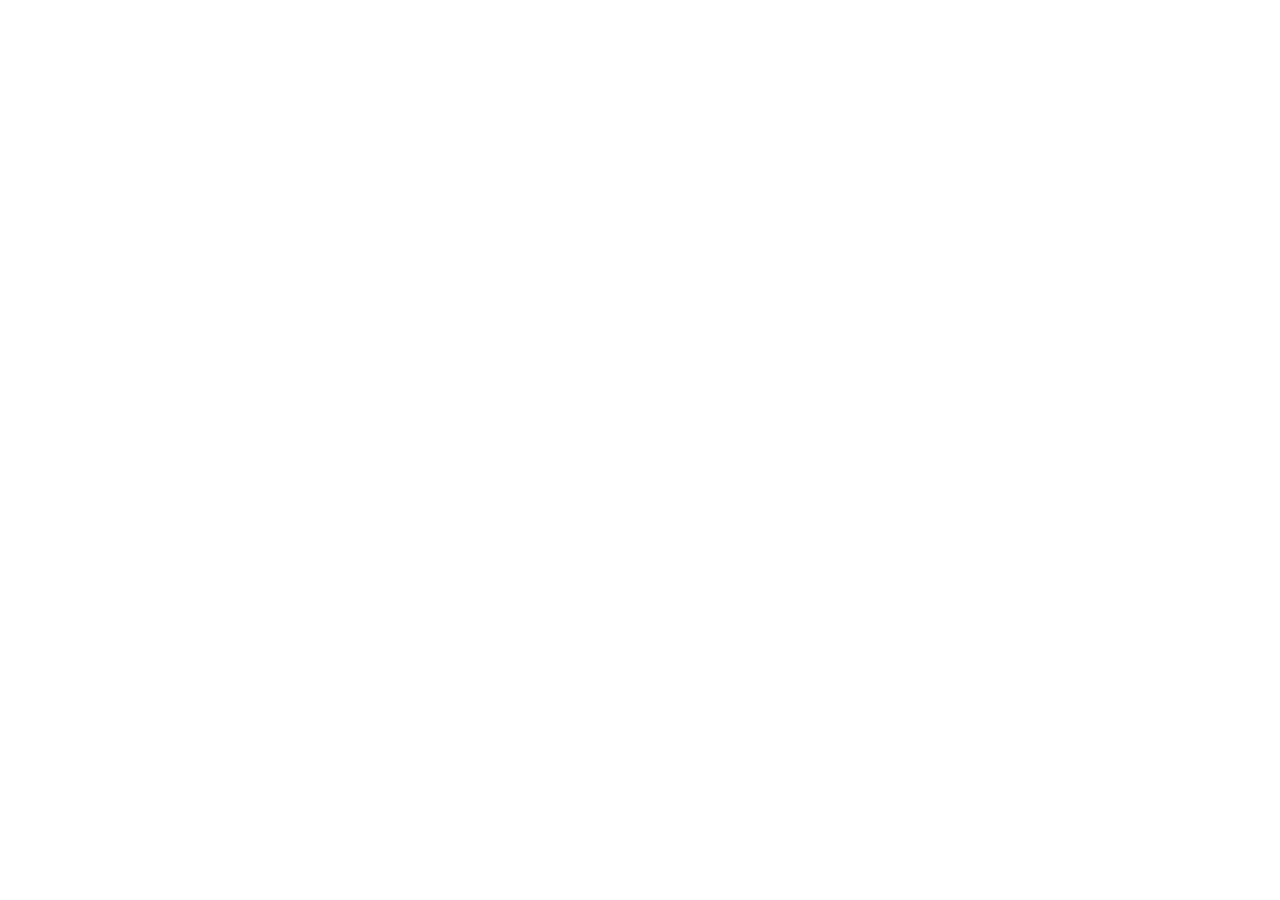
==== index.html @ 31243ac4 "Add files via upload" ====
<!doctype html>
<html lang="en">
  <head>
    <meta charset="UTF-8" />
    <meta name="viewport" content="width=device-width, initial-scale=1.0" />
    <title>Smart Volume Predictor [SVP] — by Ibrahim Al-Laham Abu Hammoud</title>
    <meta name="description" content="مؤشر Smart Volume Predictor — تنبؤ مؤسسي بالحجم والسيولة — تطوير ابراهيم اللاحم ابوحمود" />
    <meta name="author" content="Ibrahim Al-Laham Abu Hammoud" />
  </head>
  <body>
    <div id="root"></div>
    <script type="module" src="/src/main.tsx"></script>
  </body>
</html>
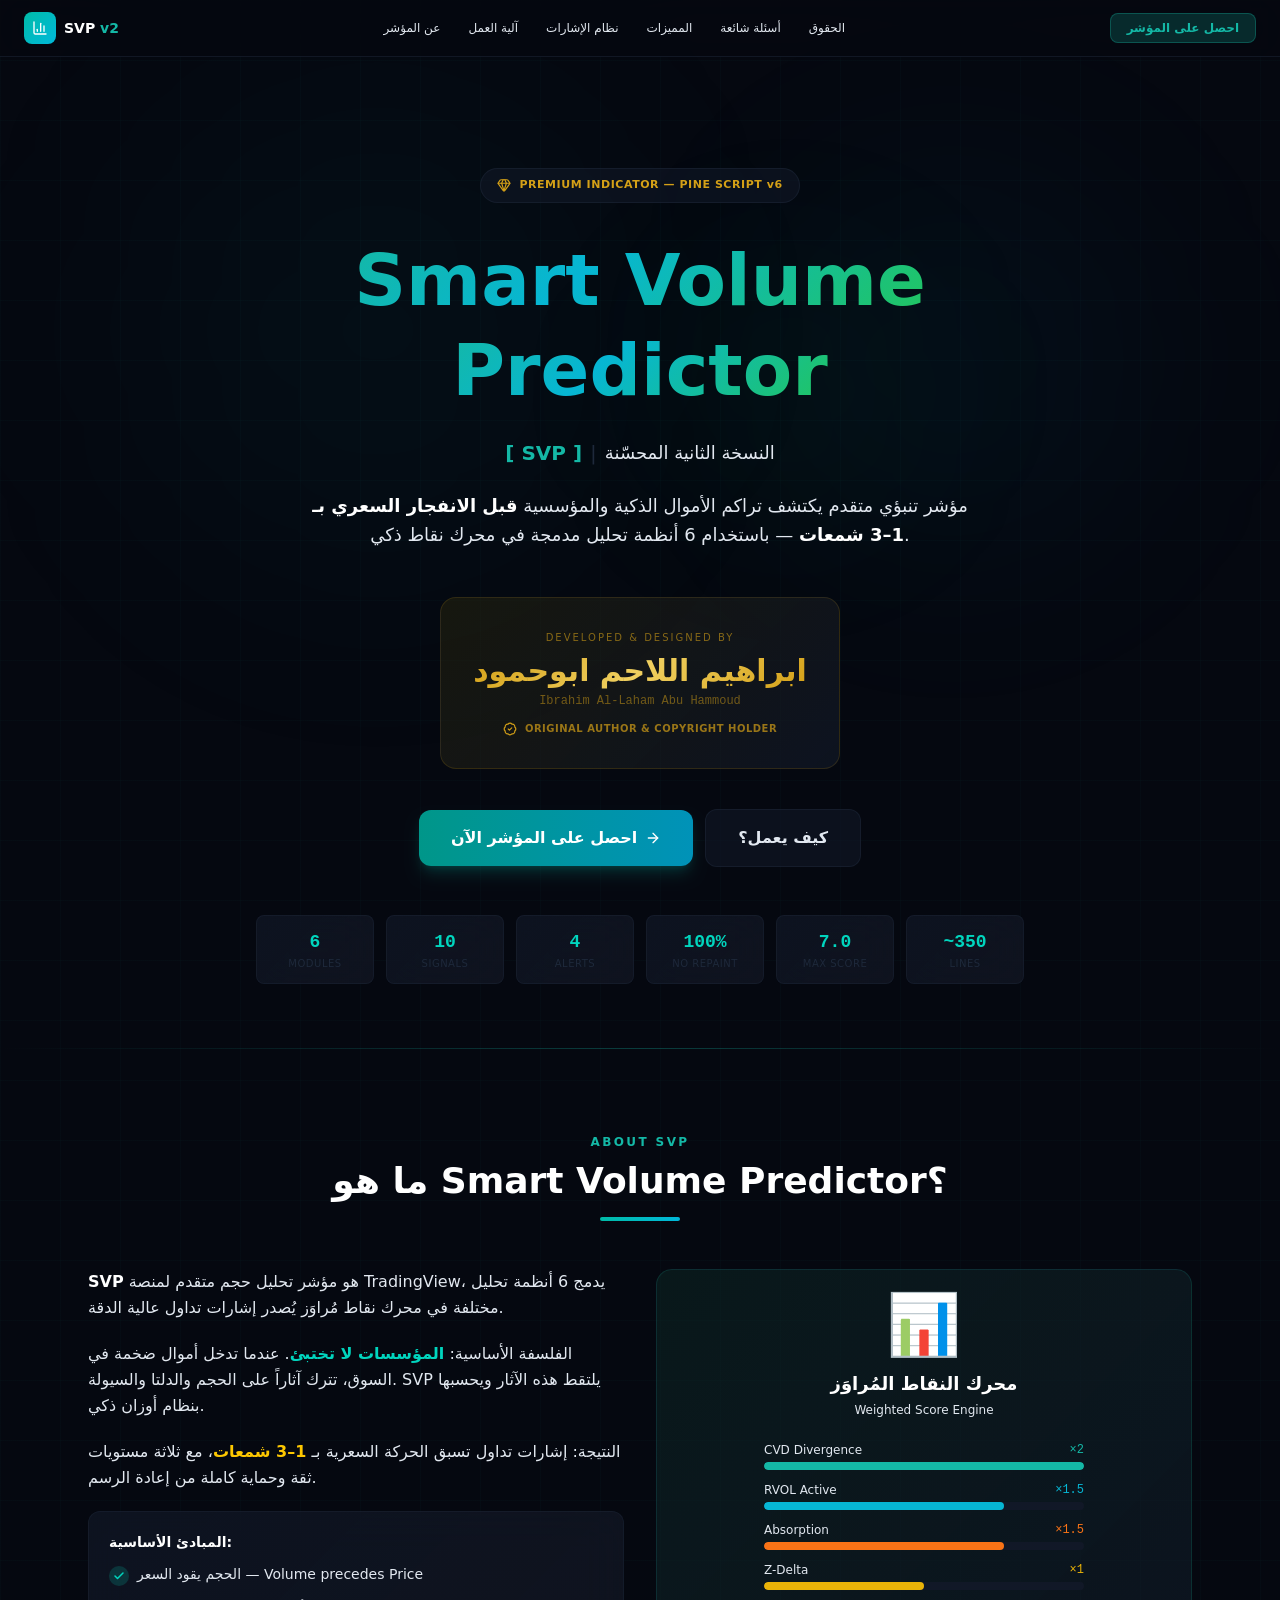
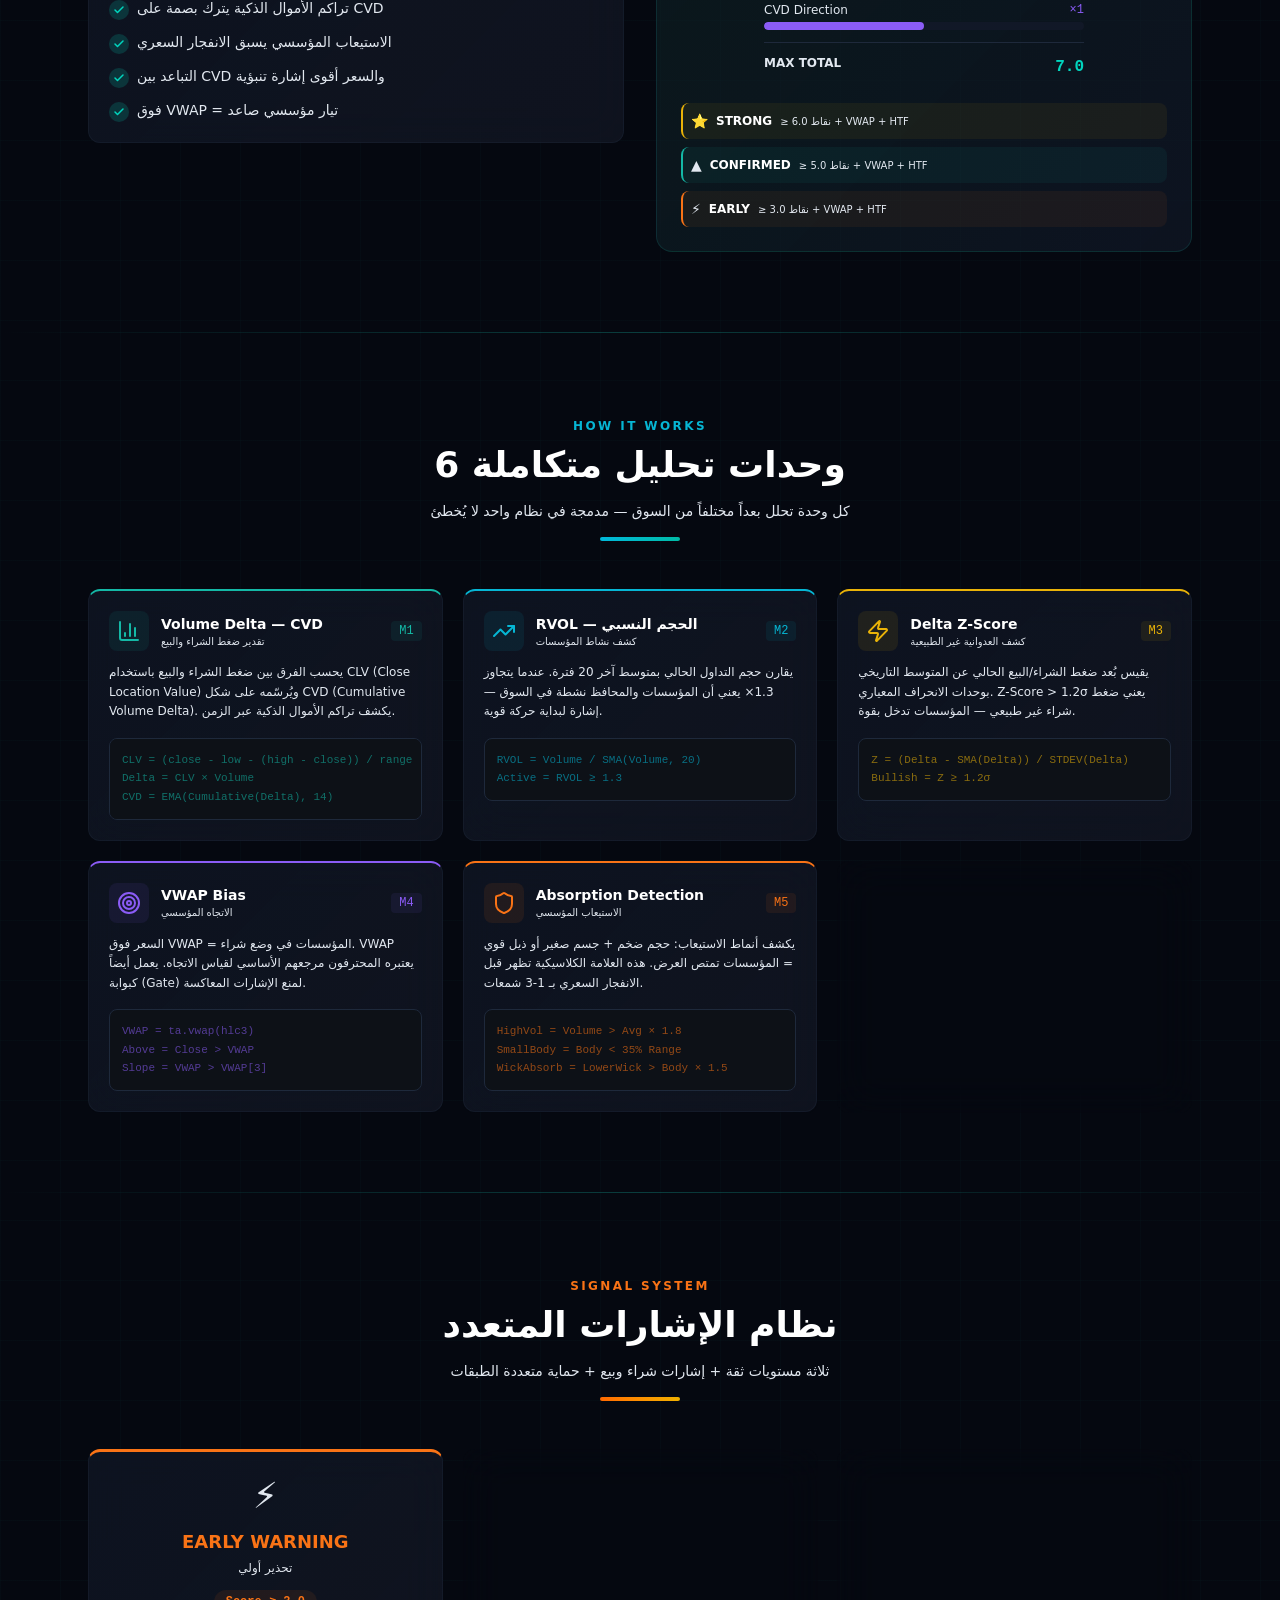
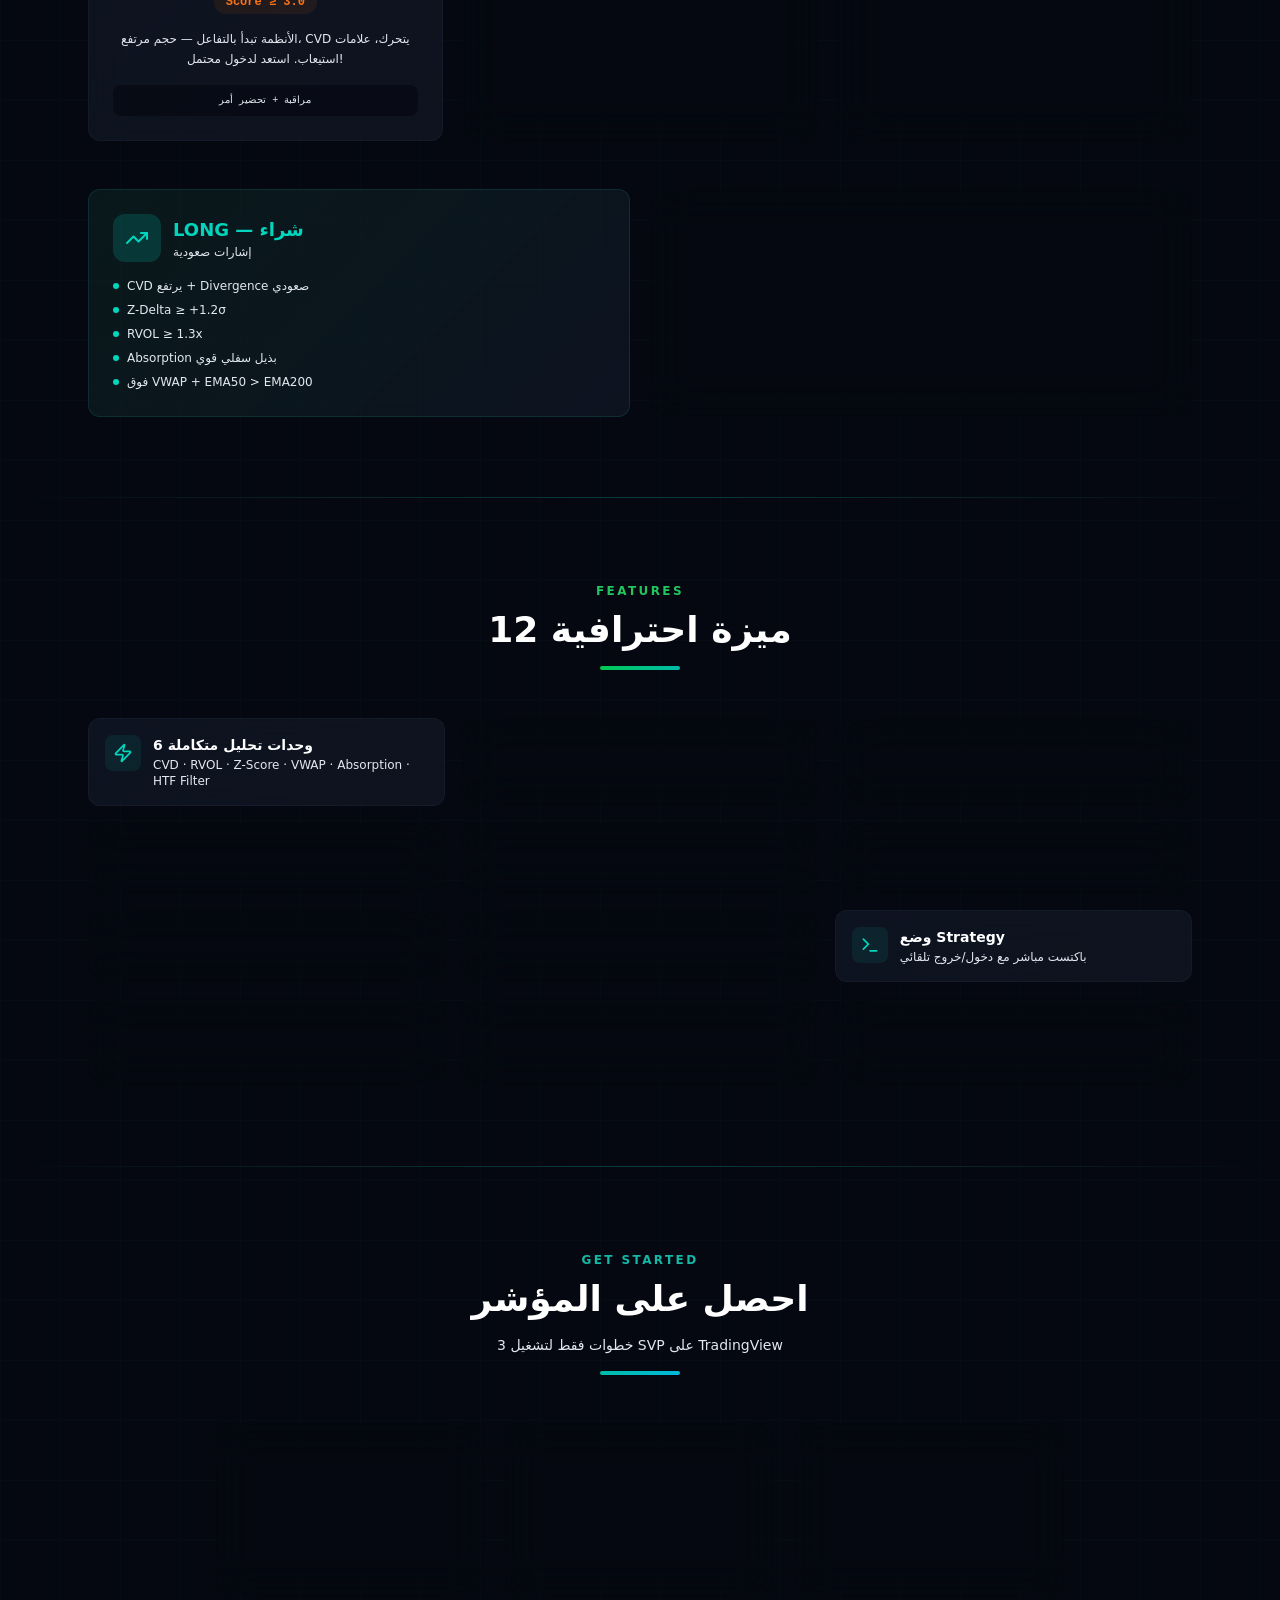
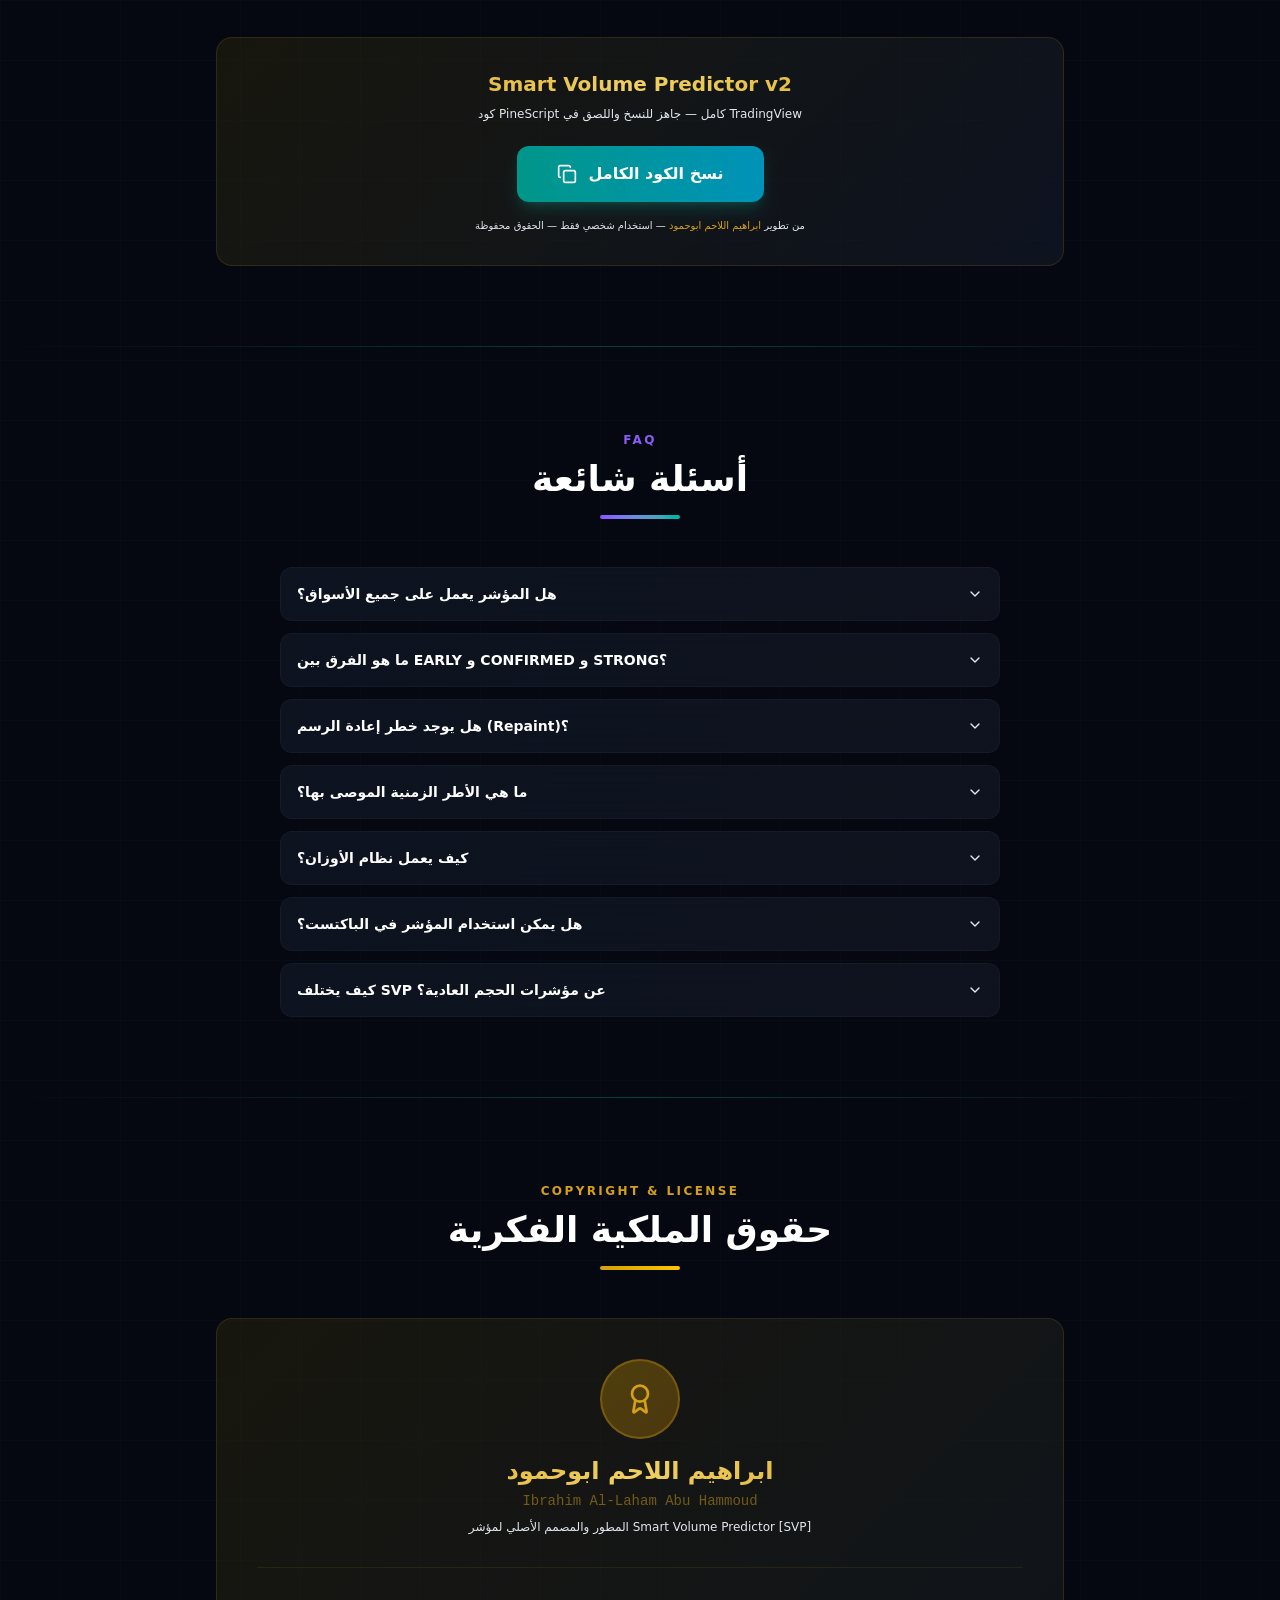
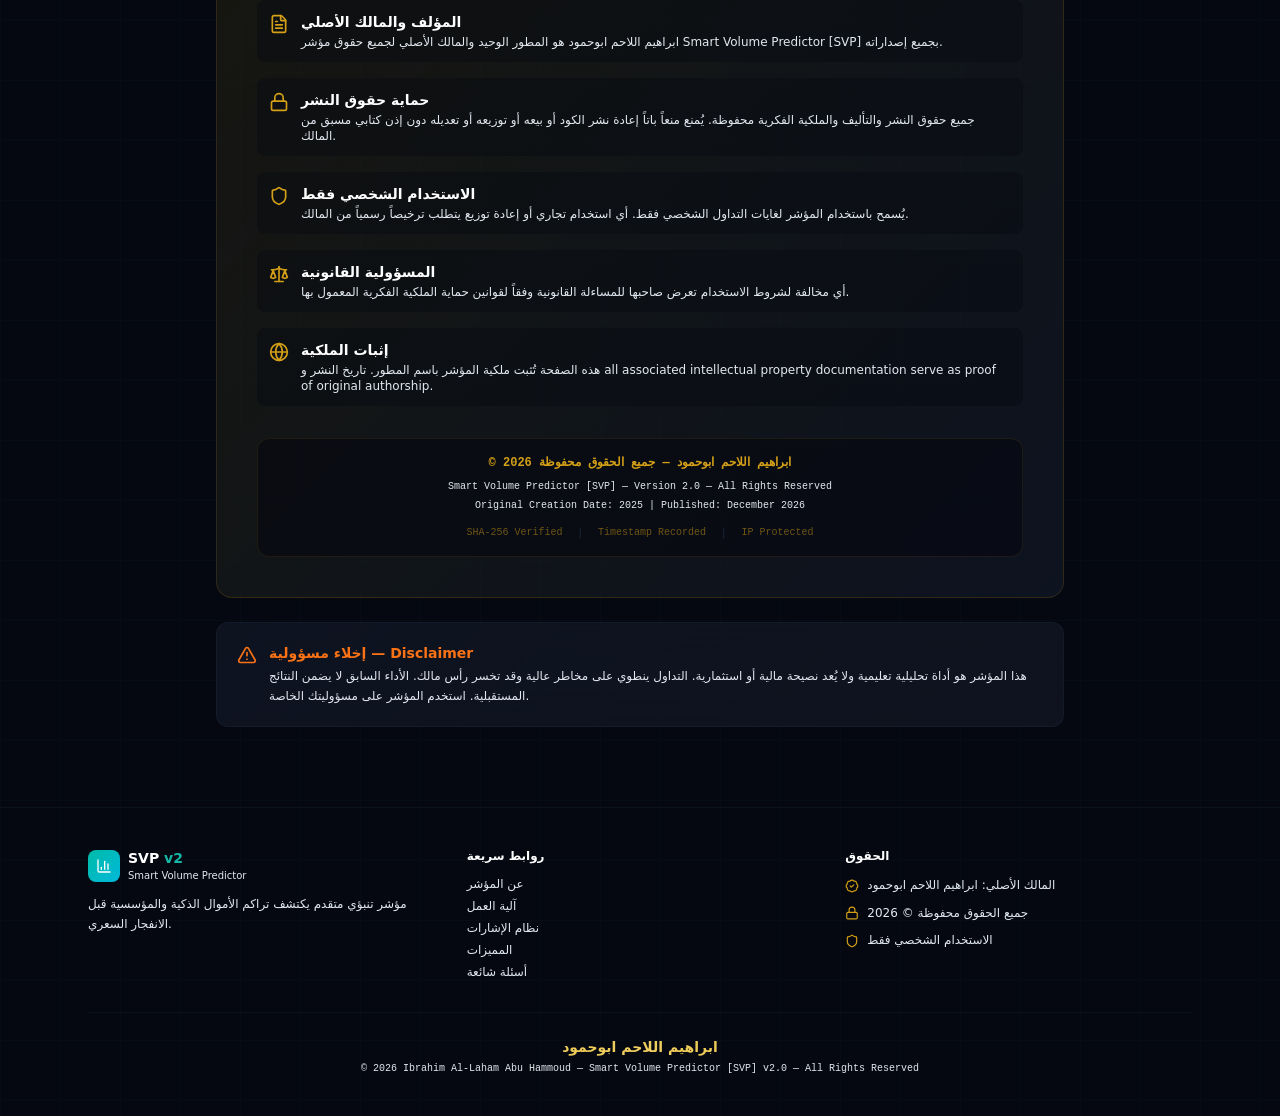
==== commit 472c8e4d: "Add files via upload" ====
--- a/index.html
+++ b/index.html
@@ -1,14 +1,45 @@
-<!doctype html>
-<html lang="en">
-  <head>
-    <meta charset="UTF-8" />
-    <meta name="viewport" content="width=device-width, initial-scale=1.0" />
+<!DOCTYPE html>
+<!-- saved from url=(0067)https://019e3713-d67c-7a12-9500-df592195e42d.arena.site/?embed=true -->
+<html lang="en"><head><meta http-equiv="Content-Type" content="text/html; charset=UTF-8">
+    
+    <meta name="viewport" content="width=device-width, initial-scale=1.0">
     <title>Smart Volume Predictor [SVP] — by Ibrahim Al-Laham Abu Hammoud</title>
-    <meta name="description" content="مؤشر Smart Volume Predictor — تنبؤ مؤسسي بالحجم والسيولة — تطوير ابراهيم اللاحم ابوحمود" />
-    <meta name="author" content="Ibrahim Al-Laham Abu Hammoud" />
+    <meta name="description" content="مؤشر Smart Volume Predictor — تنبؤ مؤسسي بالحجم والسيولة — تطوير ابراهيم اللاحم ابوحمود">
+    <meta name="author" content="Ibrahim Al-Laham Abu Hammoud">
+    <script type="module" crossorigin="">(function(){const l=document.createElement("link").relList;if(l&&l.supports&&l.supports("modulepreload"))return;for(const c of document.querySelectorAll('link[rel="modulepreload"]'))o(c);new MutationObserver(c=>{for(const d of c)if(d.type==="childList")for(const h of d.addedNodes)h.tagName==="LINK"&&h.rel==="modulepreload"&&o(h)}).observe(document,{childList:!0,subtree:!0});function u(c){const d={};return c.integrity&&(d.integrity=c.integrity),c.referrerPolicy&&(d.referrerPolicy=c.referrerPolicy),c.crossOrigin==="use-credentials"?d.credentials="include":c.crossOrigin==="anonymous"?d.credentials="omit":d.credentials="same-origin",d}function o(c){if(c.ep)return;c.ep=!0;const d=u(c);fetch(c.href,d)}})();var Or={exports:{}},ol={};var up;function J1(){if(up)return ol;up=1;var i=Symbol.for("react.transitional.element"),l=Symbol.for("react.fragment");function u(o,c,d){var h=null;if(d!==void 0&&(h=""+d),c.key!==void 0&&(h=""+c.key),"key"in c){d={};for(var y in c)y!=="key"&&(d[y]=c[y])}else d=c;return c=d.ref,{$$typeof:i,type:o,key:h,ref:c!==void 0?c:null,props:d}}return ol.Fragment=l,ol.jsx=u,ol.jsxs=u,ol}var op;function F1(){return op||(op=1,Or.exports=J1()),Or.exports}var g=F1(),wr={exports:{}},at={};var rp;function P1(){if(rp)return at;rp=1;var i=Symbol.for("react.transitional.element"),l=Symbol.for("react.portal"),u=Symbol.for("react.fragment"),o=Symbol.for("react.strict_mode"),c=Symbol.for("react.profiler"),d=Symbol.for("react.consumer"),h=Symbol.for("react.context"),y=Symbol.for("react.forward_ref"),v=Symbol.for("react.suspense"),p=Symbol.for("react.memo"),x=Symbol.for("react.lazy"),b=Symbol.for("react.activity"),E=Symbol.iterator;function z(A){return A===null||typeof A!="object"?null:(A=E&&A[E]||A["@@iterator"],typeof A=="function"?A:null)}var O={isMounted:function(){return!1},enqueueForceUpdate:function(){},enqueueReplaceState:function(){},enqueueSetState:function(){}},U=Object.assign,L={};function H(A,B,G){this.props=A,this.context=B,this.refs=L,this.updater=G||O}H.prototype.isReactComponent={},H.prototype.setState=function(A,B){if(typeof A!="object"&&typeof A!="function"&&A!=null)throw Error("takes an object of state variables to update or a function which returns an object of state variables.");this.updater.enqueueSetState(this,A,B,"setState")},H.prototype.forceUpdate=function(A){this.updater.enqueueForceUpdate(this,A,"forceUpdate")};function X(){}X.prototype=H.prototype;function q(A,B,G){this.props=A,this.context=B,this.refs=L,this.updater=G||O}var Q=q.prototype=new X;Q.constructor=q,U(Q,H.prototype),Q.isPureReactComponent=!0;var $=Array.isArray;function pt(){}var I={H:null,A:null,T:null,S:null},nt=Object.prototype.hasOwnProperty;function Et(A,B,G){var J=G.ref;return{$$typeof:i,type:A,key:B,ref:J!==void 0?J:null,props:G}}function et(A,B){return Et(A.type,B,A.props)}function vt(A){return typeof A=="object"&&A!==null&&A.$$typeof===i}function St(A){var B={"=":"=0",":":"=2"};return"$"+A.replace(/[=:]/g,function(G){return B[G]})}var se=/\/+/g;function Gt(A,B){return typeof A=="object"&&A!==null&&A.key!=null?St(""+A.key):B.toString(36)}function Lt(A){switch(A.status){case"fulfilled":return A.value;case"rejected":throw A.reason;default:switch(typeof A.status=="string"?A.then(pt,pt):(A.status="pending",A.then(function(B){A.status==="pending"&&(A.status="fulfilled",A.value=B)},function(B){A.status==="pending"&&(A.status="rejected",A.reason=B)})),A.status){case"fulfilled":return A.value;case"rejected":throw A.reason}}throw A}function V(A,B,G,J,it){var ot=typeof A;(ot==="undefined"||ot==="boolean")&&(A=null);var bt=!1;if(A===null)bt=!0;else switch(ot){case"bigint":case"string":case"number":bt=!0;break;case"object":switch(A.$$typeof){case i:case l:bt=!0;break;case x:return bt=A._init,V(bt(A._payload),B,G,J,it)}}if(bt)return it=it(A),bt=J===""?"."+Gt(A,0):J,$(it)?(G="",bt!=null&&(G=bt.replace(se,"$&/")+"/"),V(it,B,G,"",function(pi){return pi})):it!=null&&(vt(it)&&(it=et(it,G+(it.key==null||A&&A.key===it.key?"":(""+it.key).replace(se,"$&/")+"/")+bt)),B.push(it)),1;bt=0;var ue=J===""?".":J+":";if($(A))for(var Ht=0;Ht<A.length;Ht++)J=A[Ht],ot=ue+Gt(J,Ht),bt+=V(J,B,G,ot,it);else if(Ht=z(A),typeof Ht=="function")for(A=Ht.call(A),Ht=0;!(J=A.next()).done;)J=J.value,ot=ue+Gt(J,Ht++),bt+=V(J,B,G,ot,it);else if(ot==="object"){if(typeof A.then=="function")return V(Lt(A),B,G,J,it);throw B=String(A),Error("Objects are not valid as a React child (found: "+(B==="[object Object]"?"object with keys {"+Object.keys(A).join(", ")+"}":B)+"). If you meant to render a collection of children, use an array instead.")}return bt}function Y(A,B,G){if(A==null)return A;var J=[],it=0;return V(A,J,"","",function(ot){return B.call(G,ot,it++)}),J}function Z(A){if(A._status===-1){var B=A._result;B=B(),B.then(function(G){(A._status===0||A._status===-1)&&(A._status=1,A._result=G)},function(G){(A._status===0||A._status===-1)&&(A._status=2,A._result=G)}),A._status===-1&&(A._status=0,A._result=B)}if(A._status===1)return A._result.default;throw A._result}var st=typeof reportError=="function"?reportError:function(A){if(typeof window=="object"&&typeof window.ErrorEvent=="function"){var B=new window.ErrorEvent("error",{bubbles:!0,cancelable:!0,message:typeof A=="object"&&A!==null&&typeof A.message=="string"?String(A.message):String(A),error:A});if(!window.dispatchEvent(B))return}else if(typeof process=="object"&&typeof process.emit=="function"){process.emit("uncaughtException",A);return}console.error(A)},ht={map:Y,forEach:function(A,B,G){Y(A,function(){B.apply(this,arguments)},G)},count:function(A){var B=0;return Y(A,function(){B++}),B},toArray:function(A){return Y(A,function(B){return B})||[]},only:function(A){if(!vt(A))throw Error("React.Children.only expected to receive a single React element child.");return A}};return at.Activity=b,at.Children=ht,at.Component=H,at.Fragment=u,at.Profiler=c,at.PureComponent=q,at.StrictMode=o,at.Suspense=v,at.__CLIENT_INTERNALS_DO_NOT_USE_OR_WARN_USERS_THEY_CANNOT_UPGRADE=I,at.__COMPILER_RUNTIME={__proto__:null,c:function(A){return I.H.useMemoCache(A)}},at.cache=function(A){return function(){return A.apply(null,arguments)}},at.cacheSignal=function(){return null},at.cloneElement=function(A,B,G){if(A==null)throw Error("The argument must be a React element, but you passed "+A+".");var J=U({},A.props),it=A.key;if(B!=null)for(ot in B.key!==void 0&&(it=""+B.key),B)!nt.call(B,ot)||ot==="key"||ot==="__self"||ot==="__source"||ot==="ref"&&B.ref===void 0||(J[ot]=B[ot]);var ot=arguments.length-2;if(ot===1)J.children=G;else if(1<ot){for(var bt=Array(ot),ue=0;ue<ot;ue++)bt[ue]=arguments[ue+2];J.children=bt}return Et(A.type,it,J)},at.createContext=function(A){return A={$$typeof:h,_currentValue:A,_currentValue2:A,_threadCount:0,Provider:null,Consumer:null},A.Provider=A,A.Consumer={$$typeof:d,_context:A},A},at.createElement=function(A,B,G){var J,it={},ot=null;if(B!=null)for(J in B.key!==void 0&&(ot=""+B.key),B)nt.call(B,J)&&J!=="key"&&J!=="__self"&&J!=="__source"&&(it[J]=B[J]);var bt=arguments.length-2;if(bt===1)it.children=G;else if(1<bt){for(var ue=Array(bt),Ht=0;Ht<bt;Ht++)ue[Ht]=arguments[Ht+2];it.children=ue}if(A&&A.defaultProps)for(J in bt=A.defaultProps,bt)it[J]===void 0&&(it[J]=bt[J]);return Et(A,ot,it)},at.createRef=function(){return{current:null}},at.forwardRef=function(A){return{$$typeof:y,render:A}},at.isValidElement=vt,at.lazy=function(A){return{$$typeof:x,_payload:{_status:-1,_result:A},_init:Z}},at.memo=function(A,B){return{$$typeof:p,type:A,compare:B===void 0?null:B}},at.startTransition=function(A){var B=I.T,G={};I.T=G;try{var J=A(),it=I.S;it!==null&&it(G,J),typeof J=="object"&&J!==null&&typeof J.then=="function"&&J.then(pt,st)}catch(ot){st(ot)}finally{B!==null&&G.types!==null&&(B.types=G.types),I.T=B}},at.unstable_useCacheRefresh=function(){return I.H.useCacheRefresh()},at.use=function(A){return I.H.use(A)},at.useActionState=function(A,B,G){return I.H.useActionState(A,B,G)},at.useCallback=function(A,B){return I.H.useCallback(A,B)},at.useContext=function(A){return I.H.useContext(A)},at.useDebugValue=function(){},at.useDeferredValue=function(A,B){return I.H.useDeferredValue(A,B)},at.useEffect=function(A,B){return I.H.useEffect(A,B)},at.useEffectEvent=function(A){return I.H.useEffectEvent(A)},at.useId=function(){return I.H.useId()},at.useImperativeHandle=function(A,B,G){return I.H.useImperativeHandle(A,B,G)},at.useInsertionEffect=function(A,B){return I.H.useInsertionEffect(A,B)},at.useLayoutEffect=function(A,B){return I.H.useLayoutEffect(A,B)},at.useMemo=function(A,B){return I.H.useMemo(A,B)},at.useOptimistic=function(A,B){return I.H.useOptimistic(A,B)},at.useReducer=function(A,B,G){return I.H.useReducer(A,B,G)},at.useRef=function(A){return I.H.useRef(A)},at.useState=function(A){return I.H.useState(A)},at.useSyncExternalStore=function(A,B,G){return I.H.useSyncExternalStore(A,B,G)},at.useTransition=function(){return I.H.useTransition()},at.version="19.2.6",at}var cp;function Vc(){return cp||(cp=1,wr.exports=P1()),wr.exports}var W=Vc(),_r={exports:{}},rl={},Br={exports:{}},Ur={};var fp;function W1(){return fp||(fp=1,(function(i){function l(V,Y){var Z=V.length;V.push(Y);t:for(;0<Z;){var st=Z-1>>>1,ht=V[st];if(0<c(ht,Y))V[st]=Y,V[Z]=ht,Z=st;else break t}}function u(V){return V.length===0?null:V[0]}function o(V){if(V.length===0)return null;var Y=V[0],Z=V.pop();if(Z!==Y){V[0]=Z;t:for(var st=0,ht=V.length,A=ht>>>1;st<A;){var B=2*(st+1)-1,G=V[B],J=B+1,it=V[J];if(0>c(G,Z))J<ht&&0>c(it,G)?(V[st]=it,V[J]=Z,st=J):(V[st]=G,V[B]=Z,st=B);else if(J<ht&&0>c(it,Z))V[st]=it,V[J]=Z,st=J;else break t}}return Y}function c(V,Y){var Z=V.sortIndex-Y.sortIndex;return Z!==0?Z:V.id-Y.id}if(i.unstable_now=void 0,typeof performance=="object"&&typeof performance.now=="function"){var d=performance;i.unstable_now=function(){return d.now()}}else{var h=Date,y=h.now();i.unstable_now=function(){return h.now()-y}}var v=[],p=[],x=1,b=null,E=3,z=!1,O=!1,U=!1,L=!1,H=typeof setTimeout=="function"?setTimeout:null,X=typeof clearTimeout=="function"?clearTimeout:null,q=typeof setImmediate<"u"?setImmediate:null;function Q(V){for(var Y=u(p);Y!==null;){if(Y.callback===null)o(p);else if(Y.startTime<=V)o(p),Y.sortIndex=Y.expirationTime,l(v,Y);else break;Y=u(p)}}function $(V){if(U=!1,Q(V),!O)if(u(v)!==null)O=!0,pt||(pt=!0,St());else{var Y=u(p);Y!==null&&Lt($,Y.startTime-V)}}var pt=!1,I=-1,nt=5,Et=-1;function et(){return L?!0:!(i.unstable_now()-Et<nt)}function vt(){if(L=!1,pt){var V=i.unstable_now();Et=V;var Y=!0;try{t:{O=!1,U&&(U=!1,X(I),I=-1),z=!0;var Z=E;try{e:{for(Q(V),b=u(v);b!==null&&!(b.expirationTime>V&&et());){var st=b.callback;if(typeof st=="function"){b.callback=null,E=b.priorityLevel;var ht=st(b.expirationTime<=V);if(V=i.unstable_now(),typeof ht=="function"){b.callback=ht,Q(V),Y=!0;break e}b===u(v)&&o(v),Q(V)}else o(v);b=u(v)}if(b!==null)Y=!0;else{var A=u(p);A!==null&&Lt($,A.startTime-V),Y=!1}}break t}finally{b=null,E=Z,z=!1}Y=void 0}}finally{Y?St():pt=!1}}}var St;if(typeof q=="function")St=function(){q(vt)};else if(typeof MessageChannel<"u"){var se=new MessageChannel,Gt=se.port2;se.port1.onmessage=vt,St=function(){Gt.postMessage(null)}}else St=function(){H(vt,0)};function Lt(V,Y){I=H(function(){V(i.unstable_now())},Y)}i.unstable_IdlePriority=5,i.unstable_ImmediatePriority=1,i.unstable_LowPriority=4,i.unstable_NormalPriority=3,i.unstable_Profiling=null,i.unstable_UserBlockingPriority=2,i.unstable_cancelCallback=function(V){V.callback=null},i.unstable_forceFrameRate=function(V){0>V||125<V?console.error("forceFrameRate takes a positive int between 0 and 125, forcing frame rates higher than 125 fps is not supported"):nt=0<V?Math.floor(1e3/V):5},i.unstable_getCurrentPriorityLevel=function(){return E},i.unstable_next=function(V){switch(E){case 1:case 2:case 3:var Y=3;break;default:Y=E}var Z=E;E=Y;try{return V()}finally{E=Z}},i.unstable_requestPaint=function(){L=!0},i.unstable_runWithPriority=function(V,Y){switch(V){case 1:case 2:case 3:case 4:case 5:break;default:V=3}var Z=E;E=V;try{return Y()}finally{E=Z}},i.unstable_scheduleCallback=function(V,Y,Z){var st=i.unstable_now();switch(typeof Z=="object"&&Z!==null?(Z=Z.delay,Z=typeof Z=="number"&&0<Z?st+Z:st):Z=st,V){case 1:var ht=-1;break;case 2:ht=250;break;case 5:ht=1073741823;break;case 4:ht=1e4;break;default:ht=5e3}return ht=Z+ht,V={id:x++,callback:Y,priorityLevel:V,startTime:Z,expirationTime:ht,sortIndex:-1},Z>st?(V.sortIndex=Z,l(p,V),u(v)===null&&V===u(p)&&(U?(X(I),I=-1):U=!0,Lt($,Z-st))):(V.sortIndex=ht,l(v,V),O||z||(O=!0,pt||(pt=!0,St()))),V},i.unstable_shouldYield=et,i.unstable_wrapCallback=function(V){var Y=E;return function(){var Z=E;E=Y;try{return V.apply(this,arguments)}finally{E=Z}}}})(Ur)),Ur}var dp;function $1(){return dp||(dp=1,Br.exports=W1()),Br.exports}var Lr={exports:{}},le={};var hp;function I1(){if(hp)return le;hp=1;var i=Vc();function l(v){var p="https://react.dev/errors/"+v;if(1<arguments.length){p+="?args[]="+encodeURIComponent(arguments[1]);for(var x=2;x<arguments.length;x++)p+="&args[]="+encodeURIComponent(arguments[x])}return"Minified React error #"+v+"; visit "+p+" for the full message or use the non-minified dev environment for full errors and additional helpful warnings."}function u(){}var o={d:{f:u,r:function(){throw Error(l(522))},D:u,C:u,L:u,m:u,X:u,S:u,M:u},p:0,findDOMNode:null},c=Symbol.for("react.portal");function d(v,p,x){var b=3<arguments.length&&arguments[3]!==void 0?arguments[3]:null;return{$$typeof:c,key:b==null?null:""+b,children:v,containerInfo:p,implementation:x}}var h=i.__CLIENT_INTERNALS_DO_NOT_USE_OR_WARN_USERS_THEY_CANNOT_UPGRADE;function y(v,p){if(v==="font")return"";if(typeof p=="string")return p==="use-credentials"?p:""}return le.__DOM_INTERNALS_DO_NOT_USE_OR_WARN_USERS_THEY_CANNOT_UPGRADE=o,le.createPortal=function(v,p){var x=2<arguments.length&&arguments[2]!==void 0?arguments[2]:null;if(!p||p.nodeType!==1&&p.nodeType!==9&&p.nodeType!==11)throw Error(l(299));return d(v,p,null,x)},le.flushSync=function(v){var p=h.T,x=o.p;try{if(h.T=null,o.p=2,v)return v()}finally{h.T=p,o.p=x,o.d.f()}},le.preconnect=function(v,p){typeof v=="string"&&(p?(p=p.crossOrigin,p=typeof p=="string"?p==="use-credentials"?p:"":void 0):p=null,o.d.C(v,p))},le.prefetchDNS=function(v){typeof v=="string"&&o.d.D(v)},le.preinit=function(v,p){if(typeof v=="string"&&p&&typeof p.as=="string"){var x=p.as,b=y(x,p.crossOrigin),E=typeof p.integrity=="string"?p.integrity:void 0,z=typeof p.fetchPriority=="string"?p.fetchPriority:void 0;x==="style"?o.d.S(v,typeof p.precedence=="string"?p.precedence:void 0,{crossOrigin:b,integrity:E,fetchPriority:z}):x==="script"&&o.d.X(v,{crossOrigin:b,integrity:E,fetchPriority:z,nonce:typeof p.nonce=="string"?p.nonce:void 0})}},le.preinitModule=function(v,p){if(typeof v=="string")if(typeof p=="object"&&p!==null){if(p.as==null||p.as==="script"){var x=y(p.as,p.crossOrigin);o.d.M(v,{crossOrigin:x,integrity:typeof p.integrity=="string"?p.integrity:void 0,nonce:typeof p.nonce=="string"?p.nonce:void 0})}}else p==null&&o.d.M(v)},le.preload=function(v,p){if(typeof v=="string"&&typeof p=="object"&&p!==null&&typeof p.as=="string"){var x=p.as,b=y(x,p.crossOrigin);o.d.L(v,x,{crossOrigin:b,integrity:typeof p.integrity=="string"?p.integrity:void 0,nonce:typeof p.nonce=="string"?p.nonce:void 0,type:typeof p.type=="string"?p.type:void 0,fetchPriority:typeof p.fetchPriority=="string"?p.fetchPriority:void 0,referrerPolicy:typeof p.referrerPolicy=="string"?p.referrerPolicy:void 0,imageSrcSet:typeof p.imageSrcSet=="string"?p.imageSrcSet:void 0,imageSizes:typeof p.imageSizes=="string"?p.imageSizes:void 0,media:typeof p.media=="string"?p.media:void 0})}},le.preloadModule=function(v,p){if(typeof v=="string")if(p){var x=y(p.as,p.crossOrigin);o.d.m(v,{as:typeof p.as=="string"&&p.as!=="script"?p.as:void 0,crossOrigin:x,integrity:typeof p.integrity=="string"?p.integrity:void 0})}else o.d.m(v)},le.requestFormReset=function(v){o.d.r(v)},le.unstable_batchedUpdates=function(v,p){return v(p)},le.useFormState=function(v,p,x){return h.H.useFormState(v,p,x)},le.useFormStatus=function(){return h.H.useHostTransitionStatus()},le.version="19.2.6",le}var mp;function tx(){if(mp)return Lr.exports;mp=1;function i(){if(!(typeof __REACT_DEVTOOLS_GLOBAL_HOOK__>"u"||typeof __REACT_DEVTOOLS_GLOBAL_HOOK__.checkDCE!="function"))try{__REACT_DEVTOOLS_GLOBAL_HOOK__.checkDCE(i)}catch(l){console.error(l)}}return i(),Lr.exports=I1(),Lr.exports}var pp;function ex(){if(pp)return rl;pp=1;var i=$1(),l=Vc(),u=tx();function o(t){var e="https://react.dev/errors/"+t;if(1<arguments.length){e+="?args[]="+encodeURIComponent(arguments[1]);for(var n=2;n<arguments.length;n++)e+="&args[]="+encodeURIComponent(arguments[n])}return"Minified React error #"+t+"; visit "+e+" for the full message or use the non-minified dev environment for full errors and additional helpful warnings."}function c(t){return!(!t||t.nodeType!==1&&t.nodeType!==9&&t.nodeType!==11)}function d(t){var e=t,n=t;if(t.alternate)for(;e.return;)e=e.return;else{t=e;do e=t,(e.flags&4098)!==0&&(n=e.return),t=e.return;while(t)}return e.tag===3?n:null}function h(t){if(t.tag===13){var e=t.memoizedState;if(e===null&&(t=t.alternate,t!==null&&(e=t.memoizedState)),e!==null)return e.dehydrated}return null}function y(t){if(t.tag===31){var e=t.memoizedState;if(e===null&&(t=t.alternate,t!==null&&(e=t.memoizedState)),e!==null)return e.dehydrated}return null}function v(t){if(d(t)!==t)throw Error(o(188))}function p(t){var e=t.alternate;if(!e){if(e=d(t),e===null)throw Error(o(188));return e!==t?null:t}for(var n=t,a=e;;){var s=n.return;if(s===null)break;var r=s.alternate;if(r===null){if(a=s.return,a!==null){n=a;continue}break}if(s.child===r.child){for(r=s.child;r;){if(r===n)return v(s),t;if(r===a)return v(s),e;r=r.sibling}throw Error(o(188))}if(n.return!==a.return)n=s,a=r;else{for(var f=!1,m=s.child;m;){if(m===n){f=!0,n=s,a=r;break}if(m===a){f=!0,a=s,n=r;break}m=m.sibling}if(!f){for(m=r.child;m;){if(m===n){f=!0,n=r,a=s;break}if(m===a){f=!0,a=r,n=s;break}m=m.sibling}if(!f)throw Error(o(189))}}if(n.alternate!==a)throw Error(o(190))}if(n.tag!==3)throw Error(o(188));return n.stateNode.current===n?t:e}function x(t){var e=t.tag;if(e===5||e===26||e===27||e===6)return t;for(t=t.child;t!==null;){if(e=x(t),e!==null)return e;t=t.sibling}return null}var b=Object.assign,E=Symbol.for("react.element"),z=Symbol.for("react.transitional.element"),O=Symbol.for("react.portal"),U=Symbol.for("react.fragment"),L=Symbol.for("react.strict_mode"),H=Symbol.for("react.profiler"),X=Symbol.for("react.consumer"),q=Symbol.for("react.context"),Q=Symbol.for("react.forward_ref"),$=Symbol.for("react.suspense"),pt=Symbol.for("react.suspense_list"),I=Symbol.for("react.memo"),nt=Symbol.for("react.lazy"),Et=Symbol.for("react.activity"),et=Symbol.for("react.memo_cache_sentinel"),vt=Symbol.iterator;function St(t){return t===null||typeof t!="object"?null:(t=vt&&t[vt]||t["@@iterator"],typeof t=="function"?t:null)}var se=Symbol.for("react.client.reference");function Gt(t){if(t==null)return null;if(typeof t=="function")return t.$$typeof===se?null:t.displayName||t.name||null;if(typeof t=="string")return t;switch(t){case U:return"Fragment";case H:return"Profiler";case L:return"StrictMode";case $:return"Suspense";case pt:return"SuspenseList";case Et:return"Activity"}if(typeof t=="object")switch(t.$$typeof){case O:return"Portal";case q:return t.displayName||"Context";case X:return(t._context.displayName||"Context")+".Consumer";case Q:var e=t.render;return t=t.displayName,t||(t=e.displayName||e.name||"",t=t!==""?"ForwardRef("+t+")":"ForwardRef"),t;case I:return e=t.displayName||null,e!==null?e:Gt(t.type)||"Memo";case nt:e=t._payload,t=t._init;try{return Gt(t(e))}catch{}}return null}var Lt=Array.isArray,V=l.__CLIENT_INTERNALS_DO_NOT_USE_OR_WARN_USERS_THEY_CANNOT_UPGRADE,Y=u.__DOM_INTERNALS_DO_NOT_USE_OR_WARN_USERS_THEY_CANNOT_UPGRADE,Z={pending:!1,data:null,method:null,action:null},st=[],ht=-1;function A(t){return{current:t}}function B(t){0>ht||(t.current=st[ht],st[ht]=null,ht--)}function G(t,e){ht++,st[ht]=t.current,t.current=e}var J=A(null),it=A(null),ot=A(null),bt=A(null);function ue(t,e){switch(G(ot,e),G(it,t),G(J,null),e.nodeType){case 9:case 11:t=(t=e.documentElement)&&(t=t.namespaceURI)?Vm(t):0;break;default:if(t=e.tagName,e=e.namespaceURI)e=Vm(e),t=zm(e,t);else switch(t){case"svg":t=1;break;case"math":t=2;break;default:t=0}}B(J),G(J,t)}function Ht(){B(J),B(it),B(ot)}function pi(t){t.memoizedState!==null&&G(bt,t);var e=J.current,n=zm(e,t.type);e!==n&&(G(it,t),G(J,n))}function El(t){it.current===t&&(B(J),B(it)),bt.current===t&&(B(bt),il._currentValue=Z)}var mu,sf;function Wn(t){if(mu===void 0)try{throw Error()}catch(n){var e=n.stack.trim().match(/\n( *(at )?)/);mu=e&&e[1]||"",sf=-1<n.stack.indexOf(`
+    at`)?" (<anonymous>)":-1<n.stack.indexOf("@")?"@unknown:0:0":""}return`
+`+mu+t+sf}var pu=!1;function yu(t,e){if(!t||pu)return"";pu=!0;var n=Error.prepareStackTrace;Error.prepareStackTrace=void 0;try{var a={DetermineComponentFrameRoot:function(){try{if(e){var _=function(){throw Error()};if(Object.defineProperty(_.prototype,"props",{set:function(){throw Error()}}),typeof Reflect=="object"&&Reflect.construct){try{Reflect.construct(_,[])}catch(C){var j=C}Reflect.construct(t,[],_)}else{try{_.call()}catch(C){j=C}t.call(_.prototype)}}else{try{throw Error()}catch(C){j=C}(_=t())&&typeof _.catch=="function"&&_.catch(function(){})}}catch(C){if(C&&j&&typeof C.stack=="string")return[C.stack,j.stack]}return[null,null]}};a.DetermineComponentFrameRoot.displayName="DetermineComponentFrameRoot";var s=Object.getOwnPropertyDescriptor(a.DetermineComponentFrameRoot,"name");s&&s.configurable&&Object.defineProperty(a.DetermineComponentFrameRoot,"name",{value:"DetermineComponentFrameRoot"});var r=a.DetermineComponentFrameRoot(),f=r[0],m=r[1];if(f&&m){var S=f.split(`
+`),N=m.split(`
+`);for(s=a=0;a<S.length&&!S[a].includes("DetermineComponentFrameRoot");)a++;for(;s<N.length&&!N[s].includes("DetermineComponentFrameRoot");)s++;if(a===S.length||s===N.length)for(a=S.length-1,s=N.length-1;1<=a&&0<=s&&S[a]!==N[s];)s--;for(;1<=a&&0<=s;a--,s--)if(S[a]!==N[s]){if(a!==1||s!==1)do if(a--,s--,0>s||S[a]!==N[s]){var R=`
+`+S[a].replace(" at new "," at ");return t.displayName&&R.includes("<anonymous>")&&(R=R.replace("<anonymous>",t.displayName)),R}while(1<=a&&0<=s);break}}}finally{pu=!1,Error.prepareStackTrace=n}return(n=t?t.displayName||t.name:"")?Wn(n):""}function Mg(t,e){switch(t.tag){case 26:case 27:case 5:return Wn(t.type);case 16:return Wn("Lazy");case 13:return t.child!==e&&e!==null?Wn("Suspense Fallback"):Wn("Suspense");case 19:return Wn("SuspenseList");case 0:case 15:return yu(t.type,!1);case 11:return yu(t.type.render,!1);case 1:return yu(t.type,!0);case 31:return Wn("Activity");default:return""}}function uf(t){try{var e="",n=null;do e+=Mg(t,n),n=t,t=t.return;while(t);return e}catch(a){return`
+Error generating stack: `+a.message+`
+`+a.stack}}var gu=Object.prototype.hasOwnProperty,vu=i.unstable_scheduleCallback,xu=i.unstable_cancelCallback,Dg=i.unstable_shouldYield,Ng=i.unstable_requestPaint,ve=i.unstable_now,jg=i.unstable_getCurrentPriorityLevel,of=i.unstable_ImmediatePriority,rf=i.unstable_UserBlockingPriority,Ml=i.unstable_NormalPriority,Cg=i.unstable_LowPriority,cf=i.unstable_IdlePriority,Vg=i.log,zg=i.unstable_setDisableYieldValue,yi=null,xe=null;function Sn(t){if(typeof Vg=="function"&&zg(t),xe&&typeof xe.setStrictMode=="function")try{xe.setStrictMode(yi,t)}catch{}}var be=Math.clz32?Math.clz32:wg,Rg=Math.log,Og=Math.LN2;function wg(t){return t>>>=0,t===0?32:31-(Rg(t)/Og|0)|0}var Dl=256,Nl=262144,jl=4194304;function $n(t){var e=t&42;if(e!==0)return e;switch(t&-t){case 1:return 1;case 2:return 2;case 4:return 4;case 8:return 8;case 16:return 16;case 32:return 32;case 64:return 64;case 128:return 128;case 256:case 512:case 1024:case 2048:case 4096:case 8192:case 16384:case 32768:case 65536:case 131072:return t&261888;case 262144:case 524288:case 1048576:case 2097152:return t&3932160;case 4194304:case 8388608:case 16777216:case 33554432:return t&62914560;case 67108864:return 67108864;case 134217728:return 134217728;case 268435456:return 268435456;case 536870912:return 536870912;case 1073741824:return 0;default:return t}}function Cl(t,e,n){var a=t.pendingLanes;if(a===0)return 0;var s=0,r=t.suspendedLanes,f=t.pingedLanes;t=t.warmLanes;var m=a&134217727;return m!==0?(a=m&~r,a!==0?s=$n(a):(f&=m,f!==0?s=$n(f):n||(n=m&~t,n!==0&&(s=$n(n))))):(m=a&~r,m!==0?s=$n(m):f!==0?s=$n(f):n||(n=a&~t,n!==0&&(s=$n(n)))),s===0?0:e!==0&&e!==s&&(e&r)===0&&(r=s&-s,n=e&-e,r>=n||r===32&&(n&4194048)!==0)?e:s}function gi(t,e){return(t.pendingLanes&~(t.suspendedLanes&~t.pingedLanes)&e)===0}function _g(t,e){switch(t){case 1:case 2:case 4:case 8:case 64:return e+250;case 16:case 32:case 128:case 256:case 512:case 1024:case 2048:case 4096:case 8192:case 16384:case 32768:case 65536:case 131072:case 262144:case 524288:case 1048576:case 2097152:return e+5e3;case 4194304:case 8388608:case 16777216:case 33554432:return-1;case 67108864:case 134217728:case 268435456:case 536870912:case 1073741824:return-1;default:return-1}}function ff(){var t=jl;return jl<<=1,(jl&62914560)===0&&(jl=4194304),t}function bu(t){for(var e=[],n=0;31>n;n++)e.push(t);return e}function vi(t,e){t.pendingLanes|=e,e!==268435456&&(t.suspendedLanes=0,t.pingedLanes=0,t.warmLanes=0)}function Bg(t,e,n,a,s,r){var f=t.pendingLanes;t.pendingLanes=n,t.suspendedLanes=0,t.pingedLanes=0,t.warmLanes=0,t.expiredLanes&=n,t.entangledLanes&=n,t.errorRecoveryDisabledLanes&=n,t.shellSuspendCounter=0;var m=t.entanglements,S=t.expirationTimes,N=t.hiddenUpdates;for(n=f&~n;0<n;){var R=31-be(n),_=1<<R;m[R]=0,S[R]=-1;var j=N[R];if(j!==null)for(N[R]=null,R=0;R<j.length;R++){var C=j[R];C!==null&&(C.lane&=-536870913)}n&=~_}a!==0&&df(t,a,0),r!==0&&s===0&&t.tag!==0&&(t.suspendedLanes|=r&~(f&~e))}function df(t,e,n){t.pendingLanes|=e,t.suspendedLanes&=~e;var a=31-be(e);t.entangledLanes|=e,t.entanglements[a]=t.entanglements[a]|1073741824|n&261930}function hf(t,e){var n=t.entangledLanes|=e;for(t=t.entanglements;n;){var a=31-be(n),s=1<<a;s&e|t[a]&e&&(t[a]|=e),n&=~s}}function mf(t,e){var n=e&-e;return n=(n&42)!==0?1:Su(n),(n&(t.suspendedLanes|e))!==0?0:n}function Su(t){switch(t){case 2:t=1;break;case 8:t=4;break;case 32:t=16;break;case 256:case 512:case 1024:case 2048:case 4096:case 8192:case 16384:case 32768:case 65536:case 131072:case 262144:case 524288:case 1048576:case 2097152:case 4194304:case 8388608:case 16777216:case 33554432:t=128;break;case 268435456:t=134217728;break;default:t=0}return t}function Tu(t){return t&=-t,2<t?8<t?(t&134217727)!==0?32:268435456:8:2}function pf(){var t=Y.p;return t!==0?t:(t=window.event,t===void 0?32:tp(t.type))}function yf(t,e){var n=Y.p;try{return Y.p=t,e()}finally{Y.p=n}}var Tn=Math.random().toString(36).slice(2),$t="__reactFiber$"+Tn,fe="__reactProps$"+Tn,Ta="__reactContainer$"+Tn,Au="__reactEvents$"+Tn,Ug="__reactListeners$"+Tn,Lg="__reactHandles$"+Tn,gf="__reactResources$"+Tn,xi="__reactMarker$"+Tn;function Eu(t){delete t[$t],delete t[fe],delete t[Au],delete t[Ug],delete t[Lg]}function Aa(t){var e=t[$t];if(e)return e;for(var n=t.parentNode;n;){if(e=n[Ta]||n[$t]){if(n=e.alternate,e.child!==null||n!==null&&n.child!==null)for(t=Lm(t);t!==null;){if(n=t[$t])return n;t=Lm(t)}return e}t=n,n=t.parentNode}return null}function Ea(t){if(t=t[$t]||t[Ta]){var e=t.tag;if(e===5||e===6||e===13||e===31||e===26||e===27||e===3)return t}return null}function bi(t){var e=t.tag;if(e===5||e===26||e===27||e===6)return t.stateNode;throw Error(o(33))}function Ma(t){var e=t[gf];return e||(e=t[gf]={hoistableStyles:new Map,hoistableScripts:new Map}),e}function Pt(t){t[xi]=!0}var vf=new Set,xf={};function In(t,e){Da(t,e),Da(t+"Capture",e)}function Da(t,e){for(xf[t]=e,t=0;t<e.length;t++)vf.add(e[t])}var Hg=RegExp("^[:A-Z_a-z\\u00C0-\\u00D6\\u00D8-\\u00F6\\u00F8-\\u02FF\\u0370-\\u037D\\u037F-\\u1FFF\\u200C-\\u200D\\u2070-\\u218F\\u2C00-\\u2FEF\\u3001-\\uD7FF\\uF900-\\uFDCF\\uFDF0-\\uFFFD][:A-Z_a-z\\u00C0-\\u00D6\\u00D8-\\u00F6\\u00F8-\\u02FF\\u0370-\\u037D\\u037F-\\u1FFF\\u200C-\\u200D\\u2070-\\u218F\\u2C00-\\u2FEF\\u3001-\\uD7FF\\uF900-\\uFDCF\\uFDF0-\\uFFFD\\-.0-9\\u00B7\\u0300-\\u036F\\u203F-\\u2040]*$"),bf={},Sf={};function qg(t){return gu.call(Sf,t)?!0:gu.call(bf,t)?!1:Hg.test(t)?Sf[t]=!0:(bf[t]=!0,!1)}function Vl(t,e,n){if(qg(e))if(n===null)t.removeAttribute(e);else{switch(typeof n){case"undefined":case"function":case"symbol":t.removeAttribute(e);return;case"boolean":var a=e.toLowerCase().slice(0,5);if(a!=="data-"&&a!=="aria-"){t.removeAttribute(e);return}}t.setAttribute(e,""+n)}}function zl(t,e,n){if(n===null)t.removeAttribute(e);else{switch(typeof n){case"undefined":case"function":case"symbol":case"boolean":t.removeAttribute(e);return}t.setAttribute(e,""+n)}}function nn(t,e,n,a){if(a===null)t.removeAttribute(n);else{switch(typeof a){case"undefined":case"function":case"symbol":case"boolean":t.removeAttribute(n);return}t.setAttributeNS(e,n,""+a)}}function Ce(t){switch(typeof t){case"bigint":case"boolean":case"number":case"string":case"undefined":return t;case"object":return t;default:return""}}function Tf(t){var e=t.type;return(t=t.nodeName)&&t.toLowerCase()==="input"&&(e==="checkbox"||e==="radio")}function Yg(t,e,n){var a=Object.getOwnPropertyDescriptor(t.constructor.prototype,e);if(!t.hasOwnProperty(e)&&typeof a<"u"&&typeof a.get=="function"&&typeof a.set=="function"){var s=a.get,r=a.set;return Object.defineProperty(t,e,{configurable:!0,get:function(){return s.call(this)},set:function(f){n=""+f,r.call(this,f)}}),Object.defineProperty(t,e,{enumerable:a.enumerable}),{getValue:function(){return n},setValue:function(f){n=""+f},stopTracking:function(){t._valueTracker=null,delete t[e]}}}}function Mu(t){if(!t._valueTracker){var e=Tf(t)?"checked":"value";t._valueTracker=Yg(t,e,""+t[e])}}function Af(t){if(!t)return!1;var e=t._valueTracker;if(!e)return!0;var n=e.getValue(),a="";return t&&(a=Tf(t)?t.checked?"true":"false":t.value),t=a,t!==n?(e.setValue(t),!0):!1}function Rl(t){if(t=t||(typeof document<"u"?document:void 0),typeof t>"u")return null;try{return t.activeElement||t.body}catch{return t.body}}var Gg=/[\n"\\]/g;function Ve(t){return t.replace(Gg,function(e){return"\\"+e.charCodeAt(0).toString(16)+" "})}function Du(t,e,n,a,s,r,f,m){t.name="",f!=null&&typeof f!="function"&&typeof f!="symbol"&&typeof f!="boolean"?t.type=f:t.removeAttribute("type"),e!=null?f==="number"?(e===0&&t.value===""||t.value!=e)&&(t.value=""+Ce(e)):t.value!==""+Ce(e)&&(t.value=""+Ce(e)):f!=="submit"&&f!=="reset"||t.removeAttribute("value"),e!=null?Nu(t,f,Ce(e)):n!=null?Nu(t,f,Ce(n)):a!=null&&t.removeAttribute("value"),s==null&&r!=null&&(t.defaultChecked=!!r),s!=null&&(t.checked=s&&typeof s!="function"&&typeof s!="symbol"),m!=null&&typeof m!="function"&&typeof m!="symbol"&&typeof m!="boolean"?t.name=""+Ce(m):t.removeAttribute("name")}function Ef(t,e,n,a,s,r,f,m){if(r!=null&&typeof r!="function"&&typeof r!="symbol"&&typeof r!="boolean"&&(t.type=r),e!=null||n!=null){if(!(r!=="submit"&&r!=="reset"||e!=null)){Mu(t);return}n=n!=null?""+Ce(n):"",e=e!=null?""+Ce(e):n,m||e===t.value||(t.value=e),t.defaultValue=e}a=a??s,a=typeof a!="function"&&typeof a!="symbol"&&!!a,t.checked=m?t.checked:!!a,t.defaultChecked=!!a,f!=null&&typeof f!="function"&&typeof f!="symbol"&&typeof f!="boolean"&&(t.name=f),Mu(t)}function Nu(t,e,n){e==="number"&&Rl(t.ownerDocument)===t||t.defaultValue===""+n||(t.defaultValue=""+n)}function Na(t,e,n,a){if(t=t.options,e){e={};for(var s=0;s<n.length;s++)e["$"+n[s]]=!0;for(n=0;n<t.length;n++)s=e.hasOwnProperty("$"+t[n].value),t[n].selected!==s&&(t[n].selected=s),s&&a&&(t[n].defaultSelected=!0)}else{for(n=""+Ce(n),e=null,s=0;s<t.length;s++){if(t[s].value===n){t[s].selected=!0,a&&(t[s].defaultSelected=!0);return}e!==null||t[s].disabled||(e=t[s])}e!==null&&(e.selected=!0)}}function Mf(t,e,n){if(e!=null&&(e=""+Ce(e),e!==t.value&&(t.value=e),n==null)){t.defaultValue!==e&&(t.defaultValue=e);return}t.defaultValue=n!=null?""+Ce(n):""}function Df(t,e,n,a){if(e==null){if(a!=null){if(n!=null)throw Error(o(92));if(Lt(a)){if(1<a.length)throw Error(o(93));a=a[0]}n=a}n==null&&(n=""),e=n}n=Ce(e),t.defaultValue=n,a=t.textContent,a===n&&a!==""&&a!==null&&(t.value=a),Mu(t)}function ja(t,e){if(e){var n=t.firstChild;if(n&&n===t.lastChild&&n.nodeType===3){n.nodeValue=e;return}}t.textContent=e}var Xg=new Set("animationIterationCount aspectRatio borderImageOutset borderImageSlice borderImageWidth boxFlex boxFlexGroup boxOrdinalGroup columnCount columns flex flexGrow flexPositive flexShrink flexNegative flexOrder gridArea gridRow gridRowEnd gridRowSpan gridRowStart gridColumn gridColumnEnd gridColumnSpan gridColumnStart fontWeight lineClamp lineHeight opacity order orphans scale tabSize widows zIndex zoom fillOpacity floodOpacity stopOpacity strokeDasharray strokeDashoffset strokeMiterlimit strokeOpacity strokeWidth MozAnimationIterationCount MozBoxFlex MozBoxFlexGroup MozLineClamp msAnimationIterationCount msFlex msZoom msFlexGrow msFlexNegative msFlexOrder msFlexPositive msFlexShrink msGridColumn msGridColumnSpan msGridRow msGridRowSpan WebkitAnimationIterationCount WebkitBoxFlex WebKitBoxFlexGroup WebkitBoxOrdinalGroup WebkitColumnCount WebkitColumns WebkitFlex WebkitFlexGrow WebkitFlexPositive WebkitFlexShrink WebkitLineClamp".split(" "));function Nf(t,e,n){var a=e.indexOf("--")===0;n==null||typeof n=="boolean"||n===""?a?t.setProperty(e,""):e==="float"?t.cssFloat="":t[e]="":a?t.setProperty(e,n):typeof n!="number"||n===0||Xg.has(e)?e==="float"?t.cssFloat=n:t[e]=(""+n).trim():t[e]=n+"px"}function jf(t,e,n){if(e!=null&&typeof e!="object")throw Error(o(62));if(t=t.style,n!=null){for(var a in n)!n.hasOwnProperty(a)||e!=null&&e.hasOwnProperty(a)||(a.indexOf("--")===0?t.setProperty(a,""):a==="float"?t.cssFloat="":t[a]="");for(var s in e)a=e[s],e.hasOwnProperty(s)&&n[s]!==a&&Nf(t,s,a)}else for(var r in e)e.hasOwnProperty(r)&&Nf(t,r,e[r])}function ju(t){if(t.indexOf("-")===-1)return!1;switch(t){case"annotation-xml":case"color-profile":case"font-face":case"font-face-src":case"font-face-uri":case"font-face-format":case"font-face-name":case"missing-glyph":return!1;default:return!0}}var Zg=new Map([["acceptCharset","accept-charset"],["htmlFor","for"],["httpEquiv","http-equiv"],["crossOrigin","crossorigin"],["accentHeight","accent-height"],["alignmentBaseline","alignment-baseline"],["arabicForm","arabic-form"],["baselineShift","baseline-shift"],["capHeight","cap-height"],["clipPath","clip-path"],["clipRule","clip-rule"],["colorInterpolation","color-interpolation"],["colorInterpolationFilters","color-interpolation-filters"],["colorProfile","color-profile"],["colorRendering","color-rendering"],["dominantBaseline","dominant-baseline"],["enableBackground","enable-background"],["fillOpacity","fill-opacity"],["fillRule","fill-rule"],["floodColor","flood-color"],["floodOpacity","flood-opacity"],["fontFamily","font-family"],["fontSize","font-size"],["fontSizeAdjust","font-size-adjust"],["fontStretch","font-stretch"],["fontStyle","font-style"],["fontVariant","font-variant"],["fontWeight","font-weight"],["glyphName","glyph-name"],["glyphOrientationHorizontal","glyph-orientation-horizontal"],["glyphOrientationVertical","glyph-orientation-vertical"],["horizAdvX","horiz-adv-x"],["horizOriginX","horiz-origin-x"],["imageRendering","image-rendering"],["letterSpacing","letter-spacing"],["lightingColor","lighting-color"],["markerEnd","marker-end"],["markerMid","marker-mid"],["markerStart","marker-start"],["overlinePosition","overline-position"],["overlineThickness","overline-thickness"],["paintOrder","paint-order"],["panose-1","panose-1"],["pointerEvents","pointer-events"],["renderingIntent","rendering-intent"],["shapeRendering","shape-rendering"],["stopColor","stop-color"],["stopOpacity","stop-opacity"],["strikethroughPosition","strikethrough-position"],["strikethroughThickness","strikethrough-thickness"],["strokeDasharray","stroke-dasharray"],["strokeDashoffset","stroke-dashoffset"],["strokeLinecap","stroke-linecap"],["strokeLinejoin","stroke-linejoin"],["strokeMiterlimit","stroke-miterlimit"],["strokeOpacity","stroke-opacity"],["strokeWidth","stroke-width"],["textAnchor","text-anchor"],["textDecoration","text-decoration"],["textRendering","text-rendering"],["transformOrigin","transform-origin"],["underlinePosition","underline-position"],["underlineThickness","underline-thickness"],["unicodeBidi","unicode-bidi"],["unicodeRange","unicode-range"],["unitsPerEm","units-per-em"],["vAlphabetic","v-alphabetic"],["vHanging","v-hanging"],["vIdeographic","v-ideographic"],["vMathematical","v-mathematical"],["vectorEffect","vector-effect"],["vertAdvY","vert-adv-y"],["vertOriginX","vert-origin-x"],["vertOriginY","vert-origin-y"],["wordSpacing","word-spacing"],["writingMode","writing-mode"],["xmlnsXlink","xmlns:xlink"],["xHeight","x-height"]]),Qg=/^[\u0000-\u001F ]*j[\r\n\t]*a[\r\n\t]*v[\r\n\t]*a[\r\n\t]*s[\r\n\t]*c[\r\n\t]*r[\r\n\t]*i[\r\n\t]*p[\r\n\t]*t[\r\n\t]*:/i;function Ol(t){return Qg.test(""+t)?"javascript:throw new Error('React has blocked a javascript: URL as a security precaution.')":t}function an(){}var Cu=null;function Vu(t){return t=t.target||t.srcElement||window,t.correspondingUseElement&&(t=t.correspondingUseElement),t.nodeType===3?t.parentNode:t}var Ca=null,Va=null;function Cf(t){var e=Ea(t);if(e&&(t=e.stateNode)){var n=t[fe]||null;t:switch(t=e.stateNode,e.type){case"input":if(Du(t,n.value,n.defaultValue,n.defaultValue,n.checked,n.defaultChecked,n.type,n.name),e=n.name,n.type==="radio"&&e!=null){for(n=t;n.parentNode;)n=n.parentNode;for(n=n.querySelectorAll('input[name="'+Ve(""+e)+'"][type="radio"]'),e=0;e<n.length;e++){var a=n[e];if(a!==t&&a.form===t.form){var s=a[fe]||null;if(!s)throw Error(o(90));Du(a,s.value,s.defaultValue,s.defaultValue,s.checked,s.defaultChecked,s.type,s.name)}}for(e=0;e<n.length;e++)a=n[e],a.form===t.form&&Af(a)}break t;case"textarea":Mf(t,n.value,n.defaultValue);break t;case"select":e=n.value,e!=null&&Na(t,!!n.multiple,e,!1)}}}var zu=!1;function Vf(t,e,n){if(zu)return t(e,n);zu=!0;try{var a=t(e);return a}finally{if(zu=!1,(Ca!==null||Va!==null)&&(bs(),Ca&&(e=Ca,t=Va,Va=Ca=null,Cf(e),t)))for(e=0;e<t.length;e++)Cf(t[e])}}function Si(t,e){var n=t.stateNode;if(n===null)return null;var a=n[fe]||null;if(a===null)return null;n=a[e];t:switch(e){case"onClick":case"onClickCapture":case"onDoubleClick":case"onDoubleClickCapture":case"onMouseDown":case"onMouseDownCapture":case"onMouseMove":case"onMouseMoveCapture":case"onMouseUp":case"onMouseUpCapture":case"onMouseEnter":(a=!a.disabled)||(t=t.type,a=!(t==="button"||t==="input"||t==="select"||t==="textarea")),t=!a;break t;default:t=!1}if(t)return null;if(n&&typeof n!="function")throw Error(o(231,e,typeof n));return n}var ln=!(typeof window>"u"||typeof window.document>"u"||typeof window.document.createElement>"u"),Ru=!1;if(ln)try{var Ti={};Object.defineProperty(Ti,"passive",{get:function(){Ru=!0}}),window.addEventListener("test",Ti,Ti),window.removeEventListener("test",Ti,Ti)}catch{Ru=!1}var An=null,Ou=null,wl=null;function zf(){if(wl)return wl;var t,e=Ou,n=e.length,a,s="value"in An?An.value:An.textContent,r=s.length;for(t=0;t<n&&e[t]===s[t];t++);var f=n-t;for(a=1;a<=f&&e[n-a]===s[r-a];a++);return wl=s.slice(t,1<a?1-a:void 0)}function _l(t){var e=t.keyCode;return"charCode"in t?(t=t.charCode,t===0&&e===13&&(t=13)):t=e,t===10&&(t=13),32<=t||t===13?t:0}function Bl(){return!0}function Rf(){return!1}function de(t){function e(n,a,s,r,f){this._reactName=n,this._targetInst=s,this.type=a,this.nativeEvent=r,this.target=f,this.currentTarget=null;for(var m in t)t.hasOwnProperty(m)&&(n=t[m],this[m]=n?n(r):r[m]);return this.isDefaultPrevented=(r.defaultPrevented!=null?r.defaultPrevented:r.returnValue===!1)?Bl:Rf,this.isPropagationStopped=Rf,this}return b(e.prototype,{preventDefault:function(){this.defaultPrevented=!0;var n=this.nativeEvent;n&&(n.preventDefault?n.preventDefault():typeof n.returnValue!="unknown"&&(n.returnValue=!1),this.isDefaultPrevented=Bl)},stopPropagation:function(){var n=this.nativeEvent;n&&(n.stopPropagation?n.stopPropagation():typeof n.cancelBubble!="unknown"&&(n.cancelBubble=!0),this.isPropagationStopped=Bl)},persist:function(){},isPersistent:Bl}),e}var ta={eventPhase:0,bubbles:0,cancelable:0,timeStamp:function(t){return t.timeStamp||Date.now()},defaultPrevented:0,isTrusted:0},Ul=de(ta),Ai=b({},ta,{view:0,detail:0}),Kg=de(Ai),wu,_u,Ei,Ll=b({},Ai,{screenX:0,screenY:0,clientX:0,clientY:0,pageX:0,pageY:0,ctrlKey:0,shiftKey:0,altKey:0,metaKey:0,getModifierState:Uu,button:0,buttons:0,relatedTarget:function(t){return t.relatedTarget===void 0?t.fromElement===t.srcElement?t.toElement:t.fromElement:t.relatedTarget},movementX:function(t){return"movementX"in t?t.movementX:(t!==Ei&&(Ei&&t.type==="mousemove"?(wu=t.screenX-Ei.screenX,_u=t.screenY-Ei.screenY):_u=wu=0,Ei=t),wu)},movementY:function(t){return"movementY"in t?t.movementY:_u}}),Of=de(Ll),kg=b({},Ll,{dataTransfer:0}),Jg=de(kg),Fg=b({},Ai,{relatedTarget:0}),Bu=de(Fg),Pg=b({},ta,{animationName:0,elapsedTime:0,pseudoElement:0}),Wg=de(Pg),$g=b({},ta,{clipboardData:function(t){return"clipboardData"in t?t.clipboardData:window.clipboardData}}),Ig=de($g),tv=b({},ta,{data:0}),wf=de(tv),ev={Esc:"Escape",Spacebar:" ",Left:"ArrowLeft",Up:"ArrowUp",Right:"ArrowRight",Down:"ArrowDown",Del:"Delete",Win:"OS",Menu:"ContextMenu",Apps:"ContextMenu",Scroll:"ScrollLock",MozPrintableKey:"Unidentified"},nv={8:"Backspace",9:"Tab",12:"Clear",13:"Enter",16:"Shift",17:"Control",18:"Alt",19:"Pause",20:"CapsLock",27:"Escape",32:" ",33:"PageUp",34:"PageDown",35:"End",36:"Home",37:"ArrowLeft",38:"ArrowUp",39:"ArrowRight",40:"ArrowDown",45:"Insert",46:"Delete",112:"F1",113:"F2",114:"F3",115:"F4",116:"F5",117:"F6",118:"F7",119:"F8",120:"F9",121:"F10",122:"F11",123:"F12",144:"NumLock",145:"ScrollLock",224:"Meta"},av={Alt:"altKey",Control:"ctrlKey",Meta:"metaKey",Shift:"shiftKey"};function iv(t){var e=this.nativeEvent;return e.getModifierState?e.getModifierState(t):(t=av[t])?!!e[t]:!1}function Uu(){return iv}var lv=b({},Ai,{key:function(t){if(t.key){var e=ev[t.key]||t.key;if(e!=="Unidentified")return e}return t.type==="keypress"?(t=_l(t),t===13?"Enter":String.fromCharCode(t)):t.type==="keydown"||t.type==="keyup"?nv[t.keyCode]||"Unidentified":""},code:0,location:0,ctrlKey:0,shiftKey:0,altKey:0,metaKey:0,repeat:0,locale:0,getModifierState:Uu,charCode:function(t){return t.type==="keypress"?_l(t):0},keyCode:function(t){return t.type==="keydown"||t.type==="keyup"?t.keyCode:0},which:function(t){return t.type==="keypress"?_l(t):t.type==="keydown"||t.type==="keyup"?t.keyCode:0}}),sv=de(lv),uv=b({},Ll,{pointerId:0,width:0,height:0,pressure:0,tangentialPressure:0,tiltX:0,tiltY:0,twist:0,pointerType:0,isPrimary:0}),_f=de(uv),ov=b({},Ai,{touches:0,targetTouches:0,changedTouches:0,altKey:0,metaKey:0,ctrlKey:0,shiftKey:0,getModifierState:Uu}),rv=de(ov),cv=b({},ta,{propertyName:0,elapsedTime:0,pseudoElement:0}),fv=de(cv),dv=b({},Ll,{deltaX:function(t){return"deltaX"in t?t.deltaX:"wheelDeltaX"in t?-t.wheelDeltaX:0},deltaY:function(t){return"deltaY"in t?t.deltaY:"wheelDeltaY"in t?-t.wheelDeltaY:"wheelDelta"in t?-t.wheelDelta:0},deltaZ:0,deltaMode:0}),hv=de(dv),mv=b({},ta,{newState:0,oldState:0}),pv=de(mv),yv=[9,13,27,32],Lu=ln&&"CompositionEvent"in window,Mi=null;ln&&"documentMode"in document&&(Mi=document.documentMode);var gv=ln&&"TextEvent"in window&&!Mi,Bf=ln&&(!Lu||Mi&&8<Mi&&11>=Mi),Uf=" ",Lf=!1;function Hf(t,e){switch(t){case"keyup":return yv.indexOf(e.keyCode)!==-1;case"keydown":return e.keyCode!==229;case"keypress":case"mousedown":case"focusout":return!0;default:return!1}}function qf(t){return t=t.detail,typeof t=="object"&&"data"in t?t.data:null}var za=!1;function vv(t,e){switch(t){case"compositionend":return qf(e);case"keypress":return e.which!==32?null:(Lf=!0,Uf);case"textInput":return t=e.data,t===Uf&&Lf?null:t;default:return null}}function xv(t,e){if(za)return t==="compositionend"||!Lu&&Hf(t,e)?(t=zf(),wl=Ou=An=null,za=!1,t):null;switch(t){case"paste":return null;case"keypress":if(!(e.ctrlKey||e.altKey||e.metaKey)||e.ctrlKey&&e.altKey){if(e.char&&1<e.char.length)return e.char;if(e.which)return String.fromCharCode(e.which)}return null;case"compositionend":return Bf&&e.locale!=="ko"?null:e.data;default:return null}}var bv={color:!0,date:!0,datetime:!0,"datetime-local":!0,email:!0,month:!0,number:!0,password:!0,range:!0,search:!0,tel:!0,text:!0,time:!0,url:!0,week:!0};function Yf(t){var e=t&&t.nodeName&&t.nodeName.toLowerCase();return e==="input"?!!bv[t.type]:e==="textarea"}function Gf(t,e,n,a){Ca?Va?Va.push(a):Va=[a]:Ca=a,e=Ns(e,"onChange"),0<e.length&&(n=new Ul("onChange","change",null,n,a),t.push({event:n,listeners:e}))}var Di=null,Ni=null;function Sv(t){Em(t,0)}function Hl(t){var e=bi(t);if(Af(e))return t}function Xf(t,e){if(t==="change")return e}var Zf=!1;if(ln){var Hu;if(ln){var qu="oninput"in document;if(!qu){var Qf=document.createElement("div");Qf.setAttribute("oninput","return;"),qu=typeof Qf.oninput=="function"}Hu=qu}else Hu=!1;Zf=Hu&&(!document.documentMode||9<document.documentMode)}function Kf(){Di&&(Di.detachEvent("onpropertychange",kf),Ni=Di=null)}function kf(t){if(t.propertyName==="value"&&Hl(Ni)){var e=[];Gf(e,Ni,t,Vu(t)),Vf(Sv,e)}}function Tv(t,e,n){t==="focusin"?(Kf(),Di=e,Ni=n,Di.attachEvent("onpropertychange",kf)):t==="focusout"&&Kf()}function Av(t){if(t==="selectionchange"||t==="keyup"||t==="keydown")return Hl(Ni)}function Ev(t,e){if(t==="click")return Hl(e)}function Mv(t,e){if(t==="input"||t==="change")return Hl(e)}function Dv(t,e){return t===e&&(t!==0||1/t===1/e)||t!==t&&e!==e}var Se=typeof Object.is=="function"?Object.is:Dv;function ji(t,e){if(Se(t,e))return!0;if(typeof t!="object"||t===null||typeof e!="object"||e===null)return!1;var n=Object.keys(t),a=Object.keys(e);if(n.length!==a.length)return!1;for(a=0;a<n.length;a++){var s=n[a];if(!gu.call(e,s)||!Se(t[s],e[s]))return!1}return!0}function Jf(t){for(;t&&t.firstChild;)t=t.firstChild;return t}function Ff(t,e){var n=Jf(t);t=0;for(var a;n;){if(n.nodeType===3){if(a=t+n.textContent.length,t<=e&&a>=e)return{node:n,offset:e-t};t=a}t:{for(;n;){if(n.nextSibling){n=n.nextSibling;break t}n=n.parentNode}n=void 0}n=Jf(n)}}function Pf(t,e){return t&&e?t===e?!0:t&&t.nodeType===3?!1:e&&e.nodeType===3?Pf(t,e.parentNode):"contains"in t?t.contains(e):t.compareDocumentPosition?!!(t.compareDocumentPosition(e)&16):!1:!1}function Wf(t){t=t!=null&&t.ownerDocument!=null&&t.ownerDocument.defaultView!=null?t.ownerDocument.defaultView:window;for(var e=Rl(t.document);e instanceof t.HTMLIFrameElement;){try{var n=typeof e.contentWindow.location.href=="string"}catch{n=!1}if(n)t=e.contentWindow;else break;e=Rl(t.document)}return e}function Yu(t){var e=t&&t.nodeName&&t.nodeName.toLowerCase();return e&&(e==="input"&&(t.type==="text"||t.type==="search"||t.type==="tel"||t.type==="url"||t.type==="password")||e==="textarea"||t.contentEditable==="true")}var Nv=ln&&"documentMode"in document&&11>=document.documentMode,Ra=null,Gu=null,Ci=null,Xu=!1;function $f(t,e,n){var a=n.window===n?n.document:n.nodeType===9?n:n.ownerDocument;Xu||Ra==null||Ra!==Rl(a)||(a=Ra,"selectionStart"in a&&Yu(a)?a={start:a.selectionStart,end:a.selectionEnd}:(a=(a.ownerDocument&&a.ownerDocument.defaultView||window).getSelection(),a={anchorNode:a.anchorNode,anchorOffset:a.anchorOffset,focusNode:a.focusNode,focusOffset:a.focusOffset}),Ci&&ji(Ci,a)||(Ci=a,a=Ns(Gu,"onSelect"),0<a.length&&(e=new Ul("onSelect","select",null,e,n),t.push({event:e,listeners:a}),e.target=Ra)))}function ea(t,e){var n={};return n[t.toLowerCase()]=e.toLowerCase(),n["Webkit"+t]="webkit"+e,n["Moz"+t]="moz"+e,n}var Oa={animationend:ea("Animation","AnimationEnd"),animationiteration:ea("Animation","AnimationIteration"),animationstart:ea("Animation","AnimationStart"),transitionrun:ea("Transition","TransitionRun"),transitionstart:ea("Transition","TransitionStart"),transitioncancel:ea("Transition","TransitionCancel"),transitionend:ea("Transition","TransitionEnd")},Zu={},If={};ln&&(If=document.createElement("div").style,"AnimationEvent"in window||(delete Oa.animationend.animation,delete Oa.animationiteration.animation,delete Oa.animationstart.animation),"TransitionEvent"in window||delete Oa.transitionend.transition);function na(t){if(Zu[t])return Zu[t];if(!Oa[t])return t;var e=Oa[t],n;for(n in e)if(e.hasOwnProperty(n)&&n in If)return Zu[t]=e[n];return t}var td=na("animationend"),ed=na("animationiteration"),nd=na("animationstart"),jv=na("transitionrun"),Cv=na("transitionstart"),Vv=na("transitioncancel"),ad=na("transitionend"),id=new Map,Qu="abort auxClick beforeToggle cancel canPlay canPlayThrough click close contextMenu copy cut drag dragEnd dragEnter dragExit dragLeave dragOver dragStart drop durationChange emptied encrypted ended error gotPointerCapture input invalid keyDown keyPress keyUp load loadedData loadedMetadata loadStart lostPointerCapture mouseDown mouseMove mouseOut mouseOver mouseUp paste pause play playing pointerCancel pointerDown pointerMove pointerOut pointerOver pointerUp progress rateChange reset resize seeked seeking stalled submit suspend timeUpdate touchCancel touchEnd touchStart volumeChange scroll toggle touchMove waiting wheel".split(" ");Qu.push("scrollEnd");function Ge(t,e){id.set(t,e),In(e,[t])}var ql=typeof reportError=="function"?reportError:function(t){if(typeof window=="object"&&typeof window.ErrorEvent=="function"){var e=new window.ErrorEvent("error",{bubbles:!0,cancelable:!0,message:typeof t=="object"&&t!==null&&typeof t.message=="string"?String(t.message):String(t),error:t});if(!window.dispatchEvent(e))return}else if(typeof process=="object"&&typeof process.emit=="function"){process.emit("uncaughtException",t);return}console.error(t)},ze=[],wa=0,Ku=0;function Yl(){for(var t=wa,e=Ku=wa=0;e<t;){var n=ze[e];ze[e++]=null;var a=ze[e];ze[e++]=null;var s=ze[e];ze[e++]=null;var r=ze[e];if(ze[e++]=null,a!==null&&s!==null){var f=a.pending;f===null?s.next=s:(s.next=f.next,f.next=s),a.pending=s}r!==0&&ld(n,s,r)}}function Gl(t,e,n,a){ze[wa++]=t,ze[wa++]=e,ze[wa++]=n,ze[wa++]=a,Ku|=a,t.lanes|=a,t=t.alternate,t!==null&&(t.lanes|=a)}function ku(t,e,n,a){return Gl(t,e,n,a),Xl(t)}function aa(t,e){return Gl(t,null,null,e),Xl(t)}function ld(t,e,n){t.lanes|=n;var a=t.alternate;a!==null&&(a.lanes|=n);for(var s=!1,r=t.return;r!==null;)r.childLanes|=n,a=r.alternate,a!==null&&(a.childLanes|=n),r.tag===22&&(t=r.stateNode,t===null||t._visibility&1||(s=!0)),t=r,r=r.return;return t.tag===3?(r=t.stateNode,s&&e!==null&&(s=31-be(n),t=r.hiddenUpdates,a=t[s],a===null?t[s]=[e]:a.push(e),e.lane=n|536870912),r):null}function Xl(t){if(50<Wi)throw Wi=0,ar=null,Error(o(185));for(var e=t.return;e!==null;)t=e,e=t.return;return t.tag===3?t.stateNode:null}var _a={};function zv(t,e,n,a){this.tag=t,this.key=n,this.sibling=this.child=this.return=this.stateNode=this.type=this.elementType=null,this.index=0,this.refCleanup=this.ref=null,this.pendingProps=e,this.dependencies=this.memoizedState=this.updateQueue=this.memoizedProps=null,this.mode=a,this.subtreeFlags=this.flags=0,this.deletions=null,this.childLanes=this.lanes=0,this.alternate=null}function Te(t,e,n,a){return new zv(t,e,n,a)}function Ju(t){return t=t.prototype,!(!t||!t.isReactComponent)}function sn(t,e){var n=t.alternate;return n===null?(n=Te(t.tag,e,t.key,t.mode),n.elementType=t.elementType,n.type=t.type,n.stateNode=t.stateNode,n.alternate=t,t.alternate=n):(n.pendingProps=e,n.type=t.type,n.flags=0,n.subtreeFlags=0,n.deletions=null),n.flags=t.flags&65011712,n.childLanes=t.childLanes,n.lanes=t.lanes,n.child=t.child,n.memoizedProps=t.memoizedProps,n.memoizedState=t.memoizedState,n.updateQueue=t.updateQueue,e=t.dependencies,n.dependencies=e===null?null:{lanes:e.lanes,firstContext:e.firstContext},n.sibling=t.sibling,n.index=t.index,n.ref=t.ref,n.refCleanup=t.refCleanup,n}function sd(t,e){t.flags&=65011714;var n=t.alternate;return n===null?(t.childLanes=0,t.lanes=e,t.child=null,t.subtreeFlags=0,t.memoizedProps=null,t.memoizedState=null,t.updateQueue=null,t.dependencies=null,t.stateNode=null):(t.childLanes=n.childLanes,t.lanes=n.lanes,t.child=n.child,t.subtreeFlags=0,t.deletions=null,t.memoizedProps=n.memoizedProps,t.memoizedState=n.memoizedState,t.updateQueue=n.updateQueue,t.type=n.type,e=n.dependencies,t.dependencies=e===null?null:{lanes:e.lanes,firstContext:e.firstContext}),t}function Zl(t,e,n,a,s,r){var f=0;if(a=t,typeof t=="function")Ju(t)&&(f=1);else if(typeof t=="string")f=B1(t,n,J.current)?26:t==="html"||t==="head"||t==="body"?27:5;else t:switch(t){case Et:return t=Te(31,n,e,s),t.elementType=Et,t.lanes=r,t;case U:return ia(n.children,s,r,e);case L:f=8,s|=24;break;case H:return t=Te(12,n,e,s|2),t.elementType=H,t.lanes=r,t;case $:return t=Te(13,n,e,s),t.elementType=$,t.lanes=r,t;case pt:return t=Te(19,n,e,s),t.elementType=pt,t.lanes=r,t;default:if(typeof t=="object"&&t!==null)switch(t.$$typeof){case q:f=10;break t;case X:f=9;break t;case Q:f=11;break t;case I:f=14;break t;case nt:f=16,a=null;break t}f=29,n=Error(o(130,t===null?"null":typeof t,"")),a=null}return e=Te(f,n,e,s),e.elementType=t,e.type=a,e.lanes=r,e}function ia(t,e,n,a){return t=Te(7,t,a,e),t.lanes=n,t}function Fu(t,e,n){return t=Te(6,t,null,e),t.lanes=n,t}function ud(t){var e=Te(18,null,null,0);return e.stateNode=t,e}function Pu(t,e,n){return e=Te(4,t.children!==null?t.children:[],t.key,e),e.lanes=n,e.stateNode={containerInfo:t.containerInfo,pendingChildren:null,implementation:t.implementation},e}var od=new WeakMap;function Re(t,e){if(typeof t=="object"&&t!==null){var n=od.get(t);return n!==void 0?n:(e={value:t,source:e,stack:uf(e)},od.set(t,e),e)}return{value:t,source:e,stack:uf(e)}}var Ba=[],Ua=0,Ql=null,Vi=0,Oe=[],we=0,En=null,Je=1,Fe="";function un(t,e){Ba[Ua++]=Vi,Ba[Ua++]=Ql,Ql=t,Vi=e}function rd(t,e,n){Oe[we++]=Je,Oe[we++]=Fe,Oe[we++]=En,En=t;var a=Je;t=Fe;var s=32-be(a)-1;a&=~(1<<s),n+=1;var r=32-be(e)+s;if(30<r){var f=s-s%5;r=(a&(1<<f)-1).toString(32),a>>=f,s-=f,Je=1<<32-be(e)+s|n<<s|a,Fe=r+t}else Je=1<<r|n<<s|a,Fe=t}function Wu(t){t.return!==null&&(un(t,1),rd(t,1,0))}function $u(t){for(;t===Ql;)Ql=Ba[--Ua],Ba[Ua]=null,Vi=Ba[--Ua],Ba[Ua]=null;for(;t===En;)En=Oe[--we],Oe[we]=null,Fe=Oe[--we],Oe[we]=null,Je=Oe[--we],Oe[we]=null}function cd(t,e){Oe[we++]=Je,Oe[we++]=Fe,Oe[we++]=En,Je=e.id,Fe=e.overflow,En=t}var It=null,Vt=null,mt=!1,Mn=null,_e=!1,Iu=Error(o(519));function Dn(t){var e=Error(o(418,1<arguments.length&&arguments[1]!==void 0&&arguments[1]?"text":"HTML",""));throw zi(Re(e,t)),Iu}function fd(t){var e=t.stateNode,n=t.type,a=t.memoizedProps;switch(e[$t]=t,e[fe]=a,n){case"dialog":ct("cancel",e),ct("close",e);break;case"iframe":case"object":case"embed":ct("load",e);break;case"video":case"audio":for(n=0;n<Ii.length;n++)ct(Ii[n],e);break;case"source":ct("error",e);break;case"img":case"image":case"link":ct("error",e),ct("load",e);break;case"details":ct("toggle",e);break;case"input":ct("invalid",e),Ef(e,a.value,a.defaultValue,a.checked,a.defaultChecked,a.type,a.name,!0);break;case"select":ct("invalid",e);break;case"textarea":ct("invalid",e),Df(e,a.value,a.defaultValue,a.children)}n=a.children,typeof n!="string"&&typeof n!="number"&&typeof n!="bigint"||e.textContent===""+n||a.suppressHydrationWarning===!0||jm(e.textContent,n)?(a.popover!=null&&(ct("beforetoggle",e),ct("toggle",e)),a.onScroll!=null&&ct("scroll",e),a.onScrollEnd!=null&&ct("scrollend",e),a.onClick!=null&&(e.onclick=an),e=!0):e=!1,e||Dn(t,!0)}function dd(t){for(It=t.return;It;)switch(It.tag){case 5:case 31:case 13:_e=!1;return;case 27:case 3:_e=!0;return;default:It=It.return}}function La(t){if(t!==It)return!1;if(!mt)return dd(t),mt=!0,!1;var e=t.tag,n;if((n=e!==3&&e!==27)&&((n=e===5)&&(n=t.type,n=!(n!=="form"&&n!=="button")||vr(t.type,t.memoizedProps)),n=!n),n&&Vt&&Dn(t),dd(t),e===13){if(t=t.memoizedState,t=t!==null?t.dehydrated:null,!t)throw Error(o(317));Vt=Um(t)}else if(e===31){if(t=t.memoizedState,t=t!==null?t.dehydrated:null,!t)throw Error(o(317));Vt=Um(t)}else e===27?(e=Vt,qn(t.type)?(t=Ar,Ar=null,Vt=t):Vt=e):Vt=It?Ue(t.stateNode.nextSibling):null;return!0}function la(){Vt=It=null,mt=!1}function to(){var t=Mn;return t!==null&&(ye===null?ye=t:ye.push.apply(ye,t),Mn=null),t}function zi(t){Mn===null?Mn=[t]:Mn.push(t)}var eo=A(null),sa=null,on=null;function Nn(t,e,n){G(eo,e._currentValue),e._currentValue=n}function rn(t){t._currentValue=eo.current,B(eo)}function no(t,e,n){for(;t!==null;){var a=t.alternate;if((t.childLanes&e)!==e?(t.childLanes|=e,a!==null&&(a.childLanes|=e)):a!==null&&(a.childLanes&e)!==e&&(a.childLanes|=e),t===n)break;t=t.return}}function ao(t,e,n,a){var s=t.child;for(s!==null&&(s.return=t);s!==null;){var r=s.dependencies;if(r!==null){var f=s.child;r=r.firstContext;t:for(;r!==null;){var m=r;r=s;for(var S=0;S<e.length;S++)if(m.context===e[S]){r.lanes|=n,m=r.alternate,m!==null&&(m.lanes|=n),no(r.return,n,t),a||(f=null);break t}r=m.next}}else if(s.tag===18){if(f=s.return,f===null)throw Error(o(341));f.lanes|=n,r=f.alternate,r!==null&&(r.lanes|=n),no(f,n,t),f=null}else f=s.child;if(f!==null)f.return=s;else for(f=s;f!==null;){if(f===t){f=null;break}if(s=f.sibling,s!==null){s.return=f.return,f=s;break}f=f.return}s=f}}function Ha(t,e,n,a){t=null;for(var s=e,r=!1;s!==null;){if(!r){if((s.flags&524288)!==0)r=!0;else if((s.flags&262144)!==0)break}if(s.tag===10){var f=s.alternate;if(f===null)throw Error(o(387));if(f=f.memoizedProps,f!==null){var m=s.type;Se(s.pendingProps.value,f.value)||(t!==null?t.push(m):t=[m])}}else if(s===bt.current){if(f=s.alternate,f===null)throw Error(o(387));f.memoizedState.memoizedState!==s.memoizedState.memoizedState&&(t!==null?t.push(il):t=[il])}s=s.return}t!==null&&ao(e,t,n,a),e.flags|=262144}function Kl(t){for(t=t.firstContext;t!==null;){if(!Se(t.context._currentValue,t.memoizedValue))return!0;t=t.next}return!1}function ua(t){sa=t,on=null,t=t.dependencies,t!==null&&(t.firstContext=null)}function te(t){return hd(sa,t)}function kl(t,e){return sa===null&&ua(t),hd(t,e)}function hd(t,e){var n=e._currentValue;if(e={context:e,memoizedValue:n,next:null},on===null){if(t===null)throw Error(o(308));on=e,t.dependencies={lanes:0,firstContext:e},t.flags|=524288}else on=on.next=e;return n}var Rv=typeof AbortController<"u"?AbortController:function(){var t=[],e=this.signal={aborted:!1,addEventListener:function(n,a){t.push(a)}};this.abort=function(){e.aborted=!0,t.forEach(function(n){return n()})}},Ov=i.unstable_scheduleCallback,wv=i.unstable_NormalPriority,Xt={$$typeof:q,Consumer:null,Provider:null,_currentValue:null,_currentValue2:null,_threadCount:0};function io(){return{controller:new Rv,data:new Map,refCount:0}}function Ri(t){t.refCount--,t.refCount===0&&Ov(wv,function(){t.controller.abort()})}var Oi=null,lo=0,qa=0,Ya=null;function _v(t,e){if(Oi===null){var n=Oi=[];lo=0,qa=rr(),Ya={status:"pending",value:void 0,then:function(a){n.push(a)}}}return lo++,e.then(md,md),e}function md(){if(--lo===0&&Oi!==null){Ya!==null&&(Ya.status="fulfilled");var t=Oi;Oi=null,qa=0,Ya=null;for(var e=0;e<t.length;e++)(0,t[e])()}}function Bv(t,e){var n=[],a={status:"pending",value:null,reason:null,then:function(s){n.push(s)}};return t.then(function(){a.status="fulfilled",a.value=e;for(var s=0;s<n.length;s++)(0,n[s])(e)},function(s){for(a.status="rejected",a.reason=s,s=0;s<n.length;s++)(0,n[s])(void 0)}),a}var pd=V.S;V.S=function(t,e){$h=ve(),typeof e=="object"&&e!==null&&typeof e.then=="function"&&_v(t,e),pd!==null&&pd(t,e)};var oa=A(null);function so(){var t=oa.current;return t!==null?t:jt.pooledCache}function Jl(t,e){e===null?G(oa,oa.current):G(oa,e.pool)}function yd(){var t=so();return t===null?null:{parent:Xt._currentValue,pool:t}}var Ga=Error(o(460)),uo=Error(o(474)),Fl=Error(o(542)),Pl={then:function(){}};function gd(t){return t=t.status,t==="fulfilled"||t==="rejected"}function vd(t,e,n){switch(n=t[n],n===void 0?t.push(e):n!==e&&(e.then(an,an),e=n),e.status){case"fulfilled":return e.value;case"rejected":throw t=e.reason,bd(t),t;default:if(typeof e.status=="string")e.then(an,an);else{if(t=jt,t!==null&&100<t.shellSuspendCounter)throw Error(o(482));t=e,t.status="pending",t.then(function(a){if(e.status==="pending"){var s=e;s.status="fulfilled",s.value=a}},function(a){if(e.status==="pending"){var s=e;s.status="rejected",s.reason=a}})}switch(e.status){case"fulfilled":return e.value;case"rejected":throw t=e.reason,bd(t),t}throw ca=e,Ga}}function ra(t){try{var e=t._init;return e(t._payload)}catch(n){throw n!==null&&typeof n=="object"&&typeof n.then=="function"?(ca=n,Ga):n}}var ca=null;function xd(){if(ca===null)throw Error(o(459));var t=ca;return ca=null,t}function bd(t){if(t===Ga||t===Fl)throw Error(o(483))}var Xa=null,wi=0;function Wl(t){var e=wi;return wi+=1,Xa===null&&(Xa=[]),vd(Xa,t,e)}function _i(t,e){e=e.props.ref,t.ref=e!==void 0?e:null}function $l(t,e){throw e.$$typeof===E?Error(o(525)):(t=Object.prototype.toString.call(e),Error(o(31,t==="[object Object]"?"object with keys {"+Object.keys(e).join(", ")+"}":t)))}function Sd(t){function e(M,T){if(t){var D=M.deletions;D===null?(M.deletions=[T],M.flags|=16):D.push(T)}}function n(M,T){if(!t)return null;for(;T!==null;)e(M,T),T=T.sibling;return null}function a(M){for(var T=new Map;M!==null;)M.key!==null?T.set(M.key,M):T.set(M.index,M),M=M.sibling;return T}function s(M,T){return M=sn(M,T),M.index=0,M.sibling=null,M}function r(M,T,D){return M.index=D,t?(D=M.alternate,D!==null?(D=D.index,D<T?(M.flags|=67108866,T):D):(M.flags|=67108866,T)):(M.flags|=1048576,T)}function f(M){return t&&M.alternate===null&&(M.flags|=67108866),M}function m(M,T,D,w){return T===null||T.tag!==6?(T=Fu(D,M.mode,w),T.return=M,T):(T=s(T,D),T.return=M,T)}function S(M,T,D,w){var P=D.type;return P===U?R(M,T,D.props.children,w,D.key):T!==null&&(T.elementType===P||typeof P=="object"&&P!==null&&P.$$typeof===nt&&ra(P)===T.type)?(T=s(T,D.props),_i(T,D),T.return=M,T):(T=Zl(D.type,D.key,D.props,null,M.mode,w),_i(T,D),T.return=M,T)}function N(M,T,D,w){return T===null||T.tag!==4||T.stateNode.containerInfo!==D.containerInfo||T.stateNode.implementation!==D.implementation?(T=Pu(D,M.mode,w),T.return=M,T):(T=s(T,D.children||[]),T.return=M,T)}function R(M,T,D,w,P){return T===null||T.tag!==7?(T=ia(D,M.mode,w,P),T.return=M,T):(T=s(T,D),T.return=M,T)}function _(M,T,D){if(typeof T=="string"&&T!==""||typeof T=="number"||typeof T=="bigint")return T=Fu(""+T,M.mode,D),T.return=M,T;if(typeof T=="object"&&T!==null){switch(T.$$typeof){case z:return D=Zl(T.type,T.key,T.props,null,M.mode,D),_i(D,T),D.return=M,D;case O:return T=Pu(T,M.mode,D),T.return=M,T;case nt:return T=ra(T),_(M,T,D)}if(Lt(T)||St(T))return T=ia(T,M.mode,D,null),T.return=M,T;if(typeof T.then=="function")return _(M,Wl(T),D);if(T.$$typeof===q)return _(M,kl(M,T),D);$l(M,T)}return null}function j(M,T,D,w){var P=T!==null?T.key:null;if(typeof D=="string"&&D!==""||typeof D=="number"||typeof D=="bigint")return P!==null?null:m(M,T,""+D,w);if(typeof D=="object"&&D!==null){switch(D.$$typeof){case z:return D.key===P?S(M,T,D,w):null;case O:return D.key===P?N(M,T,D,w):null;case nt:return D=ra(D),j(M,T,D,w)}if(Lt(D)||St(D))return P!==null?null:R(M,T,D,w,null);if(typeof D.then=="function")return j(M,T,Wl(D),w);if(D.$$typeof===q)return j(M,T,kl(M,D),w);$l(M,D)}return null}function C(M,T,D,w,P){if(typeof w=="string"&&w!==""||typeof w=="number"||typeof w=="bigint")return M=M.get(D)||null,m(T,M,""+w,P);if(typeof w=="object"&&w!==null){switch(w.$$typeof){case z:return M=M.get(w.key===null?D:w.key)||null,S(T,M,w,P);case O:return M=M.get(w.key===null?D:w.key)||null,N(T,M,w,P);case nt:return w=ra(w),C(M,T,D,w,P)}if(Lt(w)||St(w))return M=M.get(D)||null,R(T,M,w,P,null);if(typeof w.then=="function")return C(M,T,D,Wl(w),P);if(w.$$typeof===q)return C(M,T,D,kl(T,w),P);$l(T,w)}return null}function K(M,T,D,w){for(var P=null,yt=null,F=T,ut=T=0,dt=null;F!==null&&ut<D.length;ut++){F.index>ut?(dt=F,F=null):dt=F.sibling;var gt=j(M,F,D[ut],w);if(gt===null){F===null&&(F=dt);break}t&&F&&gt.alternate===null&&e(M,F),T=r(gt,T,ut),yt===null?P=gt:yt.sibling=gt,yt=gt,F=dt}if(ut===D.length)return n(M,F),mt&&un(M,ut),P;if(F===null){for(;ut<D.length;ut++)F=_(M,D[ut],w),F!==null&&(T=r(F,T,ut),yt===null?P=F:yt.sibling=F,yt=F);return mt&&un(M,ut),P}for(F=a(F);ut<D.length;ut++)dt=C(F,M,ut,D[ut],w),dt!==null&&(t&&dt.alternate!==null&&F.delete(dt.key===null?ut:dt.key),T=r(dt,T,ut),yt===null?P=dt:yt.sibling=dt,yt=dt);return t&&F.forEach(function(Qn){return e(M,Qn)}),mt&&un(M,ut),P}function tt(M,T,D,w){if(D==null)throw Error(o(151));for(var P=null,yt=null,F=T,ut=T=0,dt=null,gt=D.next();F!==null&&!gt.done;ut++,gt=D.next()){F.index>ut?(dt=F,F=null):dt=F.sibling;var Qn=j(M,F,gt.value,w);if(Qn===null){F===null&&(F=dt);break}t&&F&&Qn.alternate===null&&e(M,F),T=r(Qn,T,ut),yt===null?P=Qn:yt.sibling=Qn,yt=Qn,F=dt}if(gt.done)return n(M,F),mt&&un(M,ut),P;if(F===null){for(;!gt.done;ut++,gt=D.next())gt=_(M,gt.value,w),gt!==null&&(T=r(gt,T,ut),yt===null?P=gt:yt.sibling=gt,yt=gt);return mt&&un(M,ut),P}for(F=a(F);!gt.done;ut++,gt=D.next())gt=C(F,M,ut,gt.value,w),gt!==null&&(t&&gt.alternate!==null&&F.delete(gt.key===null?ut:gt.key),T=r(gt,T,ut),yt===null?P=gt:yt.sibling=gt,yt=gt);return t&&F.forEach(function(k1){return e(M,k1)}),mt&&un(M,ut),P}function Nt(M,T,D,w){if(typeof D=="object"&&D!==null&&D.type===U&&D.key===null&&(D=D.props.children),typeof D=="object"&&D!==null){switch(D.$$typeof){case z:t:{for(var P=D.key;T!==null;){if(T.key===P){if(P=D.type,P===U){if(T.tag===7){n(M,T.sibling),w=s(T,D.props.children),w.return=M,M=w;break t}}else if(T.elementType===P||typeof P=="object"&&P!==null&&P.$$typeof===nt&&ra(P)===T.type){n(M,T.sibling),w=s(T,D.props),_i(w,D),w.return=M,M=w;break t}n(M,T);break}else e(M,T);T=T.sibling}D.type===U?(w=ia(D.props.children,M.mode,w,D.key),w.return=M,M=w):(w=Zl(D.type,D.key,D.props,null,M.mode,w),_i(w,D),w.return=M,M=w)}return f(M);case O:t:{for(P=D.key;T!==null;){if(T.key===P)if(T.tag===4&&T.stateNode.containerInfo===D.containerInfo&&T.stateNode.implementation===D.implementation){n(M,T.sibling),w=s(T,D.children||[]),w.return=M,M=w;break t}else{n(M,T);break}else e(M,T);T=T.sibling}w=Pu(D,M.mode,w),w.return=M,M=w}return f(M);case nt:return D=ra(D),Nt(M,T,D,w)}if(Lt(D))return K(M,T,D,w);if(St(D)){if(P=St(D),typeof P!="function")throw Error(o(150));return D=P.call(D),tt(M,T,D,w)}if(typeof D.then=="function")return Nt(M,T,Wl(D),w);if(D.$$typeof===q)return Nt(M,T,kl(M,D),w);$l(M,D)}return typeof D=="string"&&D!==""||typeof D=="number"||typeof D=="bigint"?(D=""+D,T!==null&&T.tag===6?(n(M,T.sibling),w=s(T,D),w.return=M,M=w):(n(M,T),w=Fu(D,M.mode,w),w.return=M,M=w),f(M)):n(M,T)}return function(M,T,D,w){try{wi=0;var P=Nt(M,T,D,w);return Xa=null,P}catch(F){if(F===Ga||F===Fl)throw F;var yt=Te(29,F,null,M.mode);return yt.lanes=w,yt.return=M,yt}}}var fa=Sd(!0),Td=Sd(!1),jn=!1;function oo(t){t.updateQueue={baseState:t.memoizedState,firstBaseUpdate:null,lastBaseUpdate:null,shared:{pending:null,lanes:0,hiddenCallbacks:null},callbacks:null}}function ro(t,e){t=t.updateQueue,e.updateQueue===t&&(e.updateQueue={baseState:t.baseState,firstBaseUpdate:t.firstBaseUpdate,lastBaseUpdate:t.lastBaseUpdate,shared:t.shared,callbacks:null})}function Cn(t){return{lane:t,tag:0,payload:null,callback:null,next:null}}function Vn(t,e,n){var a=t.updateQueue;if(a===null)return null;if(a=a.shared,(xt&2)!==0){var s=a.pending;return s===null?e.next=e:(e.next=s.next,s.next=e),a.pending=e,e=Xl(t),ld(t,null,n),e}return Gl(t,a,e,n),Xl(t)}function Bi(t,e,n){if(e=e.updateQueue,e!==null&&(e=e.shared,(n&4194048)!==0)){var a=e.lanes;a&=t.pendingLanes,n|=a,e.lanes=n,hf(t,n)}}function co(t,e){var n=t.updateQueue,a=t.alternate;if(a!==null&&(a=a.updateQueue,n===a)){var s=null,r=null;if(n=n.firstBaseUpdate,n!==null){do{var f={lane:n.lane,tag:n.tag,payload:n.payload,callback:null,next:null};r===null?s=r=f:r=r.next=f,n=n.next}while(n!==null);r===null?s=r=e:r=r.next=e}else s=r=e;n={baseState:a.baseState,firstBaseUpdate:s,lastBaseUpdate:r,shared:a.shared,callbacks:a.callbacks},t.updateQueue=n;return}t=n.lastBaseUpdate,t===null?n.firstBaseUpdate=e:t.next=e,n.lastBaseUpdate=e}var fo=!1;function Ui(){if(fo){var t=Ya;if(t!==null)throw t}}function Li(t,e,n,a){fo=!1;var s=t.updateQueue;jn=!1;var r=s.firstBaseUpdate,f=s.lastBaseUpdate,m=s.shared.pending;if(m!==null){s.shared.pending=null;var S=m,N=S.next;S.next=null,f===null?r=N:f.next=N,f=S;var R=t.alternate;R!==null&&(R=R.updateQueue,m=R.lastBaseUpdate,m!==f&&(m===null?R.firstBaseUpdate=N:m.next=N,R.lastBaseUpdate=S))}if(r!==null){var _=s.baseState;f=0,R=N=S=null,m=r;do{var j=m.lane&-536870913,C=j!==m.lane;if(C?(ft&j)===j:(a&j)===j){j!==0&&j===qa&&(fo=!0),R!==null&&(R=R.next={lane:0,tag:m.tag,payload:m.payload,callback:null,next:null});t:{var K=t,tt=m;j=e;var Nt=n;switch(tt.tag){case 1:if(K=tt.payload,typeof K=="function"){_=K.call(Nt,_,j);break t}_=K;break t;case 3:K.flags=K.flags&-65537|128;case 0:if(K=tt.payload,j=typeof K=="function"?K.call(Nt,_,j):K,j==null)break t;_=b({},_,j);break t;case 2:jn=!0}}j=m.callback,j!==null&&(t.flags|=64,C&&(t.flags|=8192),C=s.callbacks,C===null?s.callbacks=[j]:C.push(j))}else C={lane:j,tag:m.tag,payload:m.payload,callback:m.callback,next:null},R===null?(N=R=C,S=_):R=R.next=C,f|=j;if(m=m.next,m===null){if(m=s.shared.pending,m===null)break;C=m,m=C.next,C.next=null,s.lastBaseUpdate=C,s.shared.pending=null}}while(!0);R===null&&(S=_),s.baseState=S,s.firstBaseUpdate=N,s.lastBaseUpdate=R,r===null&&(s.shared.lanes=0),_n|=f,t.lanes=f,t.memoizedState=_}}function Ad(t,e){if(typeof t!="function")throw Error(o(191,t));t.call(e)}function Ed(t,e){var n=t.callbacks;if(n!==null)for(t.callbacks=null,t=0;t<n.length;t++)Ad(n[t],e)}var Za=A(null),Il=A(0);function Md(t,e){t=vn,G(Il,t),G(Za,e),vn=t|e.baseLanes}function ho(){G(Il,vn),G(Za,Za.current)}function mo(){vn=Il.current,B(Za),B(Il)}var Ae=A(null),Be=null;function zn(t){var e=t.alternate;G(qt,qt.current&1),G(Ae,t),Be===null&&(e===null||Za.current!==null||e.memoizedState!==null)&&(Be=t)}function po(t){G(qt,qt.current),G(Ae,t),Be===null&&(Be=t)}function Dd(t){t.tag===22?(G(qt,qt.current),G(Ae,t),Be===null&&(Be=t)):Rn()}function Rn(){G(qt,qt.current),G(Ae,Ae.current)}function Ee(t){B(Ae),Be===t&&(Be=null),B(qt)}var qt=A(0);function ts(t){for(var e=t;e!==null;){if(e.tag===13){var n=e.memoizedState;if(n!==null&&(n=n.dehydrated,n===null||Sr(n)||Tr(n)))return e}else if(e.tag===19&&(e.memoizedProps.revealOrder==="forwards"||e.memoizedProps.revealOrder==="backwards"||e.memoizedProps.revealOrder==="unstable_legacy-backwards"||e.memoizedProps.revealOrder==="together")){if((e.flags&128)!==0)return e}else if(e.child!==null){e.child.return=e,e=e.child;continue}if(e===t)break;for(;e.sibling===null;){if(e.return===null||e.return===t)return null;e=e.return}e.sibling.return=e.return,e=e.sibling}return null}var cn=0,lt=null,Mt=null,Zt=null,es=!1,Qa=!1,da=!1,ns=0,Hi=0,Ka=null,Uv=0;function _t(){throw Error(o(321))}function yo(t,e){if(e===null)return!1;for(var n=0;n<e.length&&n<t.length;n++)if(!Se(t[n],e[n]))return!1;return!0}function go(t,e,n,a,s,r){return cn=r,lt=e,e.memoizedState=null,e.updateQueue=null,e.lanes=0,V.H=t===null||t.memoizedState===null?rh:Ro,da=!1,r=n(a,s),da=!1,Qa&&(r=jd(e,n,a,s)),Nd(t),r}function Nd(t){V.H=Gi;var e=Mt!==null&&Mt.next!==null;if(cn=0,Zt=Mt=lt=null,es=!1,Hi=0,Ka=null,e)throw Error(o(300));t===null||Qt||(t=t.dependencies,t!==null&&Kl(t)&&(Qt=!0))}function jd(t,e,n,a){lt=t;var s=0;do{if(Qa&&(Ka=null),Hi=0,Qa=!1,25<=s)throw Error(o(301));if(s+=1,Zt=Mt=null,t.updateQueue!=null){var r=t.updateQueue;r.lastEffect=null,r.events=null,r.stores=null,r.memoCache!=null&&(r.memoCache.index=0)}V.H=ch,r=e(n,a)}while(Qa);return r}function Lv(){var t=V.H,e=t.useState()[0];return e=typeof e.then=="function"?qi(e):e,t=t.useState()[0],(Mt!==null?Mt.memoizedState:null)!==t&&(lt.flags|=1024),e}function vo(){var t=ns!==0;return ns=0,t}function xo(t,e,n){e.updateQueue=t.updateQueue,e.flags&=-2053,t.lanes&=~n}function bo(t){if(es){for(t=t.memoizedState;t!==null;){var e=t.queue;e!==null&&(e.pending=null),t=t.next}es=!1}cn=0,Zt=Mt=lt=null,Qa=!1,Hi=ns=0,Ka=null}function oe(){var t={memoizedState:null,baseState:null,baseQueue:null,queue:null,next:null};return Zt===null?lt.memoizedState=Zt=t:Zt=Zt.next=t,Zt}function Yt(){if(Mt===null){var t=lt.alternate;t=t!==null?t.memoizedState:null}else t=Mt.next;var e=Zt===null?lt.memoizedState:Zt.next;if(e!==null)Zt=e,Mt=t;else{if(t===null)throw lt.alternate===null?Error(o(467)):Error(o(310));Mt=t,t={memoizedState:Mt.memoizedState,baseState:Mt.baseState,baseQueue:Mt.baseQueue,queue:Mt.queue,next:null},Zt===null?lt.memoizedState=Zt=t:Zt=Zt.next=t}return Zt}function as(){return{lastEffect:null,events:null,stores:null,memoCache:null}}function qi(t){var e=Hi;return Hi+=1,Ka===null&&(Ka=[]),t=vd(Ka,t,e),e=lt,(Zt===null?e.memoizedState:Zt.next)===null&&(e=e.alternate,V.H=e===null||e.memoizedState===null?rh:Ro),t}function is(t){if(t!==null&&typeof t=="object"){if(typeof t.then=="function")return qi(t);if(t.$$typeof===q)return te(t)}throw Error(o(438,String(t)))}function So(t){var e=null,n=lt.updateQueue;if(n!==null&&(e=n.memoCache),e==null){var a=lt.alternate;a!==null&&(a=a.updateQueue,a!==null&&(a=a.memoCache,a!=null&&(e={data:a.data.map(function(s){return s.slice()}),index:0})))}if(e==null&&(e={data:[],index:0}),n===null&&(n=as(),lt.updateQueue=n),n.memoCache=e,n=e.data[e.index],n===void 0)for(n=e.data[e.index]=Array(t),a=0;a<t;a++)n[a]=et;return e.index++,n}function fn(t,e){return typeof e=="function"?e(t):e}function ls(t){var e=Yt();return To(e,Mt,t)}function To(t,e,n){var a=t.queue;if(a===null)throw Error(o(311));a.lastRenderedReducer=n;var s=t.baseQueue,r=a.pending;if(r!==null){if(s!==null){var f=s.next;s.next=r.next,r.next=f}e.baseQueue=s=r,a.pending=null}if(r=t.baseState,s===null)t.memoizedState=r;else{e=s.next;var m=f=null,S=null,N=e,R=!1;do{var _=N.lane&-536870913;if(_!==N.lane?(ft&_)===_:(cn&_)===_){var j=N.revertLane;if(j===0)S!==null&&(S=S.next={lane:0,revertLane:0,gesture:null,action:N.action,hasEagerState:N.hasEagerState,eagerState:N.eagerState,next:null}),_===qa&&(R=!0);else if((cn&j)===j){N=N.next,j===qa&&(R=!0);continue}else _={lane:0,revertLane:N.revertLane,gesture:null,action:N.action,hasEagerState:N.hasEagerState,eagerState:N.eagerState,next:null},S===null?(m=S=_,f=r):S=S.next=_,lt.lanes|=j,_n|=j;_=N.action,da&&n(r,_),r=N.hasEagerState?N.eagerState:n(r,_)}else j={lane:_,revertLane:N.revertLane,gesture:N.gesture,action:N.action,hasEagerState:N.hasEagerState,eagerState:N.eagerState,next:null},S===null?(m=S=j,f=r):S=S.next=j,lt.lanes|=_,_n|=_;N=N.next}while(N!==null&&N!==e);if(S===null?f=r:S.next=m,!Se(r,t.memoizedState)&&(Qt=!0,R&&(n=Ya,n!==null)))throw n;t.memoizedState=r,t.baseState=f,t.baseQueue=S,a.lastRenderedState=r}return s===null&&(a.lanes=0),[t.memoizedState,a.dispatch]}function Ao(t){var e=Yt(),n=e.queue;if(n===null)throw Error(o(311));n.lastRenderedReducer=t;var a=n.dispatch,s=n.pending,r=e.memoizedState;if(s!==null){n.pending=null;var f=s=s.next;do r=t(r,f.action),f=f.next;while(f!==s);Se(r,e.memoizedState)||(Qt=!0),e.memoizedState=r,e.baseQueue===null&&(e.baseState=r),n.lastRenderedState=r}return[r,a]}function Cd(t,e,n){var a=lt,s=Yt(),r=mt;if(r){if(n===void 0)throw Error(o(407));n=n()}else n=e();var f=!Se((Mt||s).memoizedState,n);if(f&&(s.memoizedState=n,Qt=!0),s=s.queue,Do(Rd.bind(null,a,s,t),[t]),s.getSnapshot!==e||f||Zt!==null&&Zt.memoizedState.tag&1){if(a.flags|=2048,ka(9,{destroy:void 0},zd.bind(null,a,s,n,e),null),jt===null)throw Error(o(349));r||(cn&127)!==0||Vd(a,e,n)}return n}function Vd(t,e,n){t.flags|=16384,t={getSnapshot:e,value:n},e=lt.updateQueue,e===null?(e=as(),lt.updateQueue=e,e.stores=[t]):(n=e.stores,n===null?e.stores=[t]:n.push(t))}function zd(t,e,n,a){e.value=n,e.getSnapshot=a,Od(e)&&wd(t)}function Rd(t,e,n){return n(function(){Od(e)&&wd(t)})}function Od(t){var e=t.getSnapshot;t=t.value;try{var n=e();return!Se(t,n)}catch{return!0}}function wd(t){var e=aa(t,2);e!==null&&ge(e,t,2)}function Eo(t){var e=oe();if(typeof t=="function"){var n=t;if(t=n(),da){Sn(!0);try{n()}finally{Sn(!1)}}}return e.memoizedState=e.baseState=t,e.queue={pending:null,lanes:0,dispatch:null,lastRenderedReducer:fn,lastRenderedState:t},e}function _d(t,e,n,a){return t.baseState=n,To(t,Mt,typeof a=="function"?a:fn)}function Hv(t,e,n,a,s){if(os(t))throw Error(o(485));if(t=e.action,t!==null){var r={payload:s,action:t,next:null,isTransition:!0,status:"pending",value:null,reason:null,listeners:[],then:function(f){r.listeners.push(f)}};V.T!==null?n(!0):r.isTransition=!1,a(r),n=e.pending,n===null?(r.next=e.pending=r,Bd(e,r)):(r.next=n.next,e.pending=n.next=r)}}function Bd(t,e){var n=e.action,a=e.payload,s=t.state;if(e.isTransition){var r=V.T,f={};V.T=f;try{var m=n(s,a),S=V.S;S!==null&&S(f,m),Ud(t,e,m)}catch(N){Mo(t,e,N)}finally{r!==null&&f.types!==null&&(r.types=f.types),V.T=r}}else try{r=n(s,a),Ud(t,e,r)}catch(N){Mo(t,e,N)}}function Ud(t,e,n){n!==null&&typeof n=="object"&&typeof n.then=="function"?n.then(function(a){Ld(t,e,a)},function(a){return Mo(t,e,a)}):Ld(t,e,n)}function Ld(t,e,n){e.status="fulfilled",e.value=n,Hd(e),t.state=n,e=t.pending,e!==null&&(n=e.next,n===e?t.pending=null:(n=n.next,e.next=n,Bd(t,n)))}function Mo(t,e,n){var a=t.pending;if(t.pending=null,a!==null){a=a.next;do e.status="rejected",e.reason=n,Hd(e),e=e.next;while(e!==a)}t.action=null}function Hd(t){t=t.listeners;for(var e=0;e<t.length;e++)(0,t[e])()}function qd(t,e){return e}function Yd(t,e){if(mt){var n=jt.formState;if(n!==null){t:{var a=lt;if(mt){if(Vt){e:{for(var s=Vt,r=_e;s.nodeType!==8;){if(!r){s=null;break e}if(s=Ue(s.nextSibling),s===null){s=null;break e}}r=s.data,s=r==="F!"||r==="F"?s:null}if(s){Vt=Ue(s.nextSibling),a=s.data==="F!";break t}}Dn(a)}a=!1}a&&(e=n[0])}}return n=oe(),n.memoizedState=n.baseState=e,a={pending:null,lanes:0,dispatch:null,lastRenderedReducer:qd,lastRenderedState:e},n.queue=a,n=sh.bind(null,lt,a),a.dispatch=n,a=Eo(!1),r=zo.bind(null,lt,!1,a.queue),a=oe(),s={state:e,dispatch:null,action:t,pending:null},a.queue=s,n=Hv.bind(null,lt,s,r,n),s.dispatch=n,a.memoizedState=t,[e,n,!1]}function Gd(t){var e=Yt();return Xd(e,Mt,t)}function Xd(t,e,n){if(e=To(t,e,qd)[0],t=ls(fn)[0],typeof e=="object"&&e!==null&&typeof e.then=="function")try{var a=qi(e)}catch(f){throw f===Ga?Fl:f}else a=e;e=Yt();var s=e.queue,r=s.dispatch;return n!==e.memoizedState&&(lt.flags|=2048,ka(9,{destroy:void 0},qv.bind(null,s,n),null)),[a,r,t]}function qv(t,e){t.action=e}function Zd(t){var e=Yt(),n=Mt;if(n!==null)return Xd(e,n,t);Yt(),e=e.memoizedState,n=Yt();var a=n.queue.dispatch;return n.memoizedState=t,[e,a,!1]}function ka(t,e,n,a){return t={tag:t,create:n,deps:a,inst:e,next:null},e=lt.updateQueue,e===null&&(e=as(),lt.updateQueue=e),n=e.lastEffect,n===null?e.lastEffect=t.next=t:(a=n.next,n.next=t,t.next=a,e.lastEffect=t),t}function Qd(){return Yt().memoizedState}function ss(t,e,n,a){var s=oe();lt.flags|=t,s.memoizedState=ka(1|e,{destroy:void 0},n,a===void 0?null:a)}function us(t,e,n,a){var s=Yt();a=a===void 0?null:a;var r=s.memoizedState.inst;Mt!==null&&a!==null&&yo(a,Mt.memoizedState.deps)?s.memoizedState=ka(e,r,n,a):(lt.flags|=t,s.memoizedState=ka(1|e,r,n,a))}function Kd(t,e){ss(8390656,8,t,e)}function Do(t,e){us(2048,8,t,e)}function Yv(t){lt.flags|=4;var e=lt.updateQueue;if(e===null)e=as(),lt.updateQueue=e,e.events=[t];else{var n=e.events;n===null?e.events=[t]:n.push(t)}}function kd(t){var e=Yt().memoizedState;return Yv({ref:e,nextImpl:t}),function(){if((xt&2)!==0)throw Error(o(440));return e.impl.apply(void 0,arguments)}}function Jd(t,e){return us(4,2,t,e)}function Fd(t,e){return us(4,4,t,e)}function Pd(t,e){if(typeof e=="function"){t=t();var n=e(t);return function(){typeof n=="function"?n():e(null)}}if(e!=null)return t=t(),e.current=t,function(){e.current=null}}function Wd(t,e,n){n=n!=null?n.concat([t]):null,us(4,4,Pd.bind(null,e,t),n)}function No(){}function $d(t,e){var n=Yt();e=e===void 0?null:e;var a=n.memoizedState;return e!==null&&yo(e,a[1])?a[0]:(n.memoizedState=[t,e],t)}function Id(t,e){var n=Yt();e=e===void 0?null:e;var a=n.memoizedState;if(e!==null&&yo(e,a[1]))return a[0];if(a=t(),da){Sn(!0);try{t()}finally{Sn(!1)}}return n.memoizedState=[a,e],a}function jo(t,e,n){return n===void 0||(cn&1073741824)!==0&&(ft&261930)===0?t.memoizedState=e:(t.memoizedState=n,t=tm(),lt.lanes|=t,_n|=t,n)}function th(t,e,n,a){return Se(n,e)?n:Za.current!==null?(t=jo(t,n,a),Se(t,e)||(Qt=!0),t):(cn&42)===0||(cn&1073741824)!==0&&(ft&261930)===0?(Qt=!0,t.memoizedState=n):(t=tm(),lt.lanes|=t,_n|=t,e)}function eh(t,e,n,a,s){var r=Y.p;Y.p=r!==0&&8>r?r:8;var f=V.T,m={};V.T=m,zo(t,!1,e,n);try{var S=s(),N=V.S;if(N!==null&&N(m,S),S!==null&&typeof S=="object"&&typeof S.then=="function"){var R=Bv(S,a);Yi(t,e,R,Ne(t))}else Yi(t,e,a,Ne(t))}catch(_){Yi(t,e,{then:function(){},status:"rejected",reason:_},Ne())}finally{Y.p=r,f!==null&&m.types!==null&&(f.types=m.types),V.T=f}}function Gv(){}function Co(t,e,n,a){if(t.tag!==5)throw Error(o(476));var s=nh(t).queue;eh(t,s,e,Z,n===null?Gv:function(){return ah(t),n(a)})}function nh(t){var e=t.memoizedState;if(e!==null)return e;e={memoizedState:Z,baseState:Z,baseQueue:null,queue:{pending:null,lanes:0,dispatch:null,lastRenderedReducer:fn,lastRenderedState:Z},next:null};var n={};return e.next={memoizedState:n,baseState:n,baseQueue:null,queue:{pending:null,lanes:0,dispatch:null,lastRenderedReducer:fn,lastRenderedState:n},next:null},t.memoizedState=e,t=t.alternate,t!==null&&(t.memoizedState=e),e}function ah(t){var e=nh(t);e.next===null&&(e=t.alternate.memoizedState),Yi(t,e.next.queue,{},Ne())}function Vo(){return te(il)}function ih(){return Yt().memoizedState}function lh(){return Yt().memoizedState}function Xv(t){for(var e=t.return;e!==null;){switch(e.tag){case 24:case 3:var n=Ne();t=Cn(n);var a=Vn(e,t,n);a!==null&&(ge(a,e,n),Bi(a,e,n)),e={cache:io()},t.payload=e;return}e=e.return}}function Zv(t,e,n){var a=Ne();n={lane:a,revertLane:0,gesture:null,action:n,hasEagerState:!1,eagerState:null,next:null},os(t)?uh(e,n):(n=ku(t,e,n,a),n!==null&&(ge(n,t,a),oh(n,e,a)))}function sh(t,e,n){var a=Ne();Yi(t,e,n,a)}function Yi(t,e,n,a){var s={lane:a,revertLane:0,gesture:null,action:n,hasEagerState:!1,eagerState:null,next:null};if(os(t))uh(e,s);else{var r=t.alternate;if(t.lanes===0&&(r===null||r.lanes===0)&&(r=e.lastRenderedReducer,r!==null))try{var f=e.lastRenderedState,m=r(f,n);if(s.hasEagerState=!0,s.eagerState=m,Se(m,f))return Gl(t,e,s,0),jt===null&&Yl(),!1}catch{}if(n=ku(t,e,s,a),n!==null)return ge(n,t,a),oh(n,e,a),!0}return!1}function zo(t,e,n,a){if(a={lane:2,revertLane:rr(),gesture:null,action:a,hasEagerState:!1,eagerState:null,next:null},os(t)){if(e)throw Error(o(479))}else e=ku(t,n,a,2),e!==null&&ge(e,t,2)}function os(t){var e=t.alternate;return t===lt||e!==null&&e===lt}function uh(t,e){Qa=es=!0;var n=t.pending;n===null?e.next=e:(e.next=n.next,n.next=e),t.pending=e}function oh(t,e,n){if((n&4194048)!==0){var a=e.lanes;a&=t.pendingLanes,n|=a,e.lanes=n,hf(t,n)}}var Gi={readContext:te,use:is,useCallback:_t,useContext:_t,useEffect:_t,useImperativeHandle:_t,useLayoutEffect:_t,useInsertionEffect:_t,useMemo:_t,useReducer:_t,useRef:_t,useState:_t,useDebugValue:_t,useDeferredValue:_t,useTransition:_t,useSyncExternalStore:_t,useId:_t,useHostTransitionStatus:_t,useFormState:_t,useActionState:_t,useOptimistic:_t,useMemoCache:_t,useCacheRefresh:_t};Gi.useEffectEvent=_t;var rh={readContext:te,use:is,useCallback:function(t,e){return oe().memoizedState=[t,e===void 0?null:e],t},useContext:te,useEffect:Kd,useImperativeHandle:function(t,e,n){n=n!=null?n.concat([t]):null,ss(4194308,4,Pd.bind(null,e,t),n)},useLayoutEffect:function(t,e){return ss(4194308,4,t,e)},useInsertionEffect:function(t,e){ss(4,2,t,e)},useMemo:function(t,e){var n=oe();e=e===void 0?null:e;var a=t();if(da){Sn(!0);try{t()}finally{Sn(!1)}}return n.memoizedState=[a,e],a},useReducer:function(t,e,n){var a=oe();if(n!==void 0){var s=n(e);if(da){Sn(!0);try{n(e)}finally{Sn(!1)}}}else s=e;return a.memoizedState=a.baseState=s,t={pending:null,lanes:0,dispatch:null,lastRenderedReducer:t,lastRenderedState:s},a.queue=t,t=t.dispatch=Zv.bind(null,lt,t),[a.memoizedState,t]},useRef:function(t){var e=oe();return t={current:t},e.memoizedState=t},useState:function(t){t=Eo(t);var e=t.queue,n=sh.bind(null,lt,e);return e.dispatch=n,[t.memoizedState,n]},useDebugValue:No,useDeferredValue:function(t,e){var n=oe();return jo(n,t,e)},useTransition:function(){var t=Eo(!1);return t=eh.bind(null,lt,t.queue,!0,!1),oe().memoizedState=t,[!1,t]},useSyncExternalStore:function(t,e,n){var a=lt,s=oe();if(mt){if(n===void 0)throw Error(o(407));n=n()}else{if(n=e(),jt===null)throw Error(o(349));(ft&127)!==0||Vd(a,e,n)}s.memoizedState=n;var r={value:n,getSnapshot:e};return s.queue=r,Kd(Rd.bind(null,a,r,t),[t]),a.flags|=2048,ka(9,{destroy:void 0},zd.bind(null,a,r,n,e),null),n},useId:function(){var t=oe(),e=jt.identifierPrefix;if(mt){var n=Fe,a=Je;n=(a&~(1<<32-be(a)-1)).toString(32)+n,e="_"+e+"R_"+n,n=ns++,0<n&&(e+="H"+n.toString(32)),e+="_"}else n=Uv++,e="_"+e+"r_"+n.toString(32)+"_";return t.memoizedState=e},useHostTransitionStatus:Vo,useFormState:Yd,useActionState:Yd,useOptimistic:function(t){var e=oe();e.memoizedState=e.baseState=t;var n={pending:null,lanes:0,dispatch:null,lastRenderedReducer:null,lastRenderedState:null};return e.queue=n,e=zo.bind(null,lt,!0,n),n.dispatch=e,[t,e]},useMemoCache:So,useCacheRefresh:function(){return oe().memoizedState=Xv.bind(null,lt)},useEffectEvent:function(t){var e=oe(),n={impl:t};return e.memoizedState=n,function(){if((xt&2)!==0)throw Error(o(440));return n.impl.apply(void 0,arguments)}}},Ro={readContext:te,use:is,useCallback:$d,useContext:te,useEffect:Do,useImperativeHandle:Wd,useInsertionEffect:Jd,useLayoutEffect:Fd,useMemo:Id,useReducer:ls,useRef:Qd,useState:function(){return ls(fn)},useDebugValue:No,useDeferredValue:function(t,e){var n=Yt();return th(n,Mt.memoizedState,t,e)},useTransition:function(){var t=ls(fn)[0],e=Yt().memoizedState;return[typeof t=="boolean"?t:qi(t),e]},useSyncExternalStore:Cd,useId:ih,useHostTransitionStatus:Vo,useFormState:Gd,useActionState:Gd,useOptimistic:function(t,e){var n=Yt();return _d(n,Mt,t,e)},useMemoCache:So,useCacheRefresh:lh};Ro.useEffectEvent=kd;var ch={readContext:te,use:is,useCallback:$d,useContext:te,useEffect:Do,useImperativeHandle:Wd,useInsertionEffect:Jd,useLayoutEffect:Fd,useMemo:Id,useReducer:Ao,useRef:Qd,useState:function(){return Ao(fn)},useDebugValue:No,useDeferredValue:function(t,e){var n=Yt();return Mt===null?jo(n,t,e):th(n,Mt.memoizedState,t,e)},useTransition:function(){var t=Ao(fn)[0],e=Yt().memoizedState;return[typeof t=="boolean"?t:qi(t),e]},useSyncExternalStore:Cd,useId:ih,useHostTransitionStatus:Vo,useFormState:Zd,useActionState:Zd,useOptimistic:function(t,e){var n=Yt();return Mt!==null?_d(n,Mt,t,e):(n.baseState=t,[t,n.queue.dispatch])},useMemoCache:So,useCacheRefresh:lh};ch.useEffectEvent=kd;function Oo(t,e,n,a){e=t.memoizedState,n=n(a,e),n=n==null?e:b({},e,n),t.memoizedState=n,t.lanes===0&&(t.updateQueue.baseState=n)}var wo={enqueueSetState:function(t,e,n){t=t._reactInternals;var a=Ne(),s=Cn(a);s.payload=e,n!=null&&(s.callback=n),e=Vn(t,s,a),e!==null&&(ge(e,t,a),Bi(e,t,a))},enqueueReplaceState:function(t,e,n){t=t._reactInternals;var a=Ne(),s=Cn(a);s.tag=1,s.payload=e,n!=null&&(s.callback=n),e=Vn(t,s,a),e!==null&&(ge(e,t,a),Bi(e,t,a))},enqueueForceUpdate:function(t,e){t=t._reactInternals;var n=Ne(),a=Cn(n);a.tag=2,e!=null&&(a.callback=e),e=Vn(t,a,n),e!==null&&(ge(e,t,n),Bi(e,t,n))}};function fh(t,e,n,a,s,r,f){return t=t.stateNode,typeof t.shouldComponentUpdate=="function"?t.shouldComponentUpdate(a,r,f):e.prototype&&e.prototype.isPureReactComponent?!ji(n,a)||!ji(s,r):!0}function dh(t,e,n,a){t=e.state,typeof e.componentWillReceiveProps=="function"&&e.componentWillReceiveProps(n,a),typeof e.UNSAFE_componentWillReceiveProps=="function"&&e.UNSAFE_componentWillReceiveProps(n,a),e.state!==t&&wo.enqueueReplaceState(e,e.state,null)}function ha(t,e){var n=e;if("ref"in e){n={};for(var a in e)a!=="ref"&&(n[a]=e[a])}if(t=t.defaultProps){n===e&&(n=b({},n));for(var s in t)n[s]===void 0&&(n[s]=t[s])}return n}function hh(t){ql(t)}function mh(t){console.error(t)}function ph(t){ql(t)}function rs(t,e){try{var n=t.onUncaughtError;n(e.value,{componentStack:e.stack})}catch(a){setTimeout(function(){throw a})}}function yh(t,e,n){try{var a=t.onCaughtError;a(n.value,{componentStack:n.stack,errorBoundary:e.tag===1?e.stateNode:null})}catch(s){setTimeout(function(){throw s})}}function _o(t,e,n){return n=Cn(n),n.tag=3,n.payload={element:null},n.callback=function(){rs(t,e)},n}function gh(t){return t=Cn(t),t.tag=3,t}function vh(t,e,n,a){var s=n.type.getDerivedStateFromError;if(typeof s=="function"){var r=a.value;t.payload=function(){return s(r)},t.callback=function(){yh(e,n,a)}}var f=n.stateNode;f!==null&&typeof f.componentDidCatch=="function"&&(t.callback=function(){yh(e,n,a),typeof s!="function"&&(Bn===null?Bn=new Set([this]):Bn.add(this));var m=a.stack;this.componentDidCatch(a.value,{componentStack:m!==null?m:""})})}function Qv(t,e,n,a,s){if(n.flags|=32768,a!==null&&typeof a=="object"&&typeof a.then=="function"){if(e=n.alternate,e!==null&&Ha(e,n,s,!0),n=Ae.current,n!==null){switch(n.tag){case 31:case 13:return Be===null?Ss():n.alternate===null&&Bt===0&&(Bt=3),n.flags&=-257,n.flags|=65536,n.lanes=s,a===Pl?n.flags|=16384:(e=n.updateQueue,e===null?n.updateQueue=new Set([a]):e.add(a),sr(t,a,s)),!1;case 22:return n.flags|=65536,a===Pl?n.flags|=16384:(e=n.updateQueue,e===null?(e={transitions:null,markerInstances:null,retryQueue:new Set([a])},n.updateQueue=e):(n=e.retryQueue,n===null?e.retryQueue=new Set([a]):n.add(a)),sr(t,a,s)),!1}throw Error(o(435,n.tag))}return sr(t,a,s),Ss(),!1}if(mt)return e=Ae.current,e!==null?((e.flags&65536)===0&&(e.flags|=256),e.flags|=65536,e.lanes=s,a!==Iu&&(t=Error(o(422),{cause:a}),zi(Re(t,n)))):(a!==Iu&&(e=Error(o(423),{cause:a}),zi(Re(e,n))),t=t.current.alternate,t.flags|=65536,s&=-s,t.lanes|=s,a=Re(a,n),s=_o(t.stateNode,a,s),co(t,s),Bt!==4&&(Bt=2)),!1;var r=Error(o(520),{cause:a});if(r=Re(r,n),Pi===null?Pi=[r]:Pi.push(r),Bt!==4&&(Bt=2),e===null)return!0;a=Re(a,n),n=e;do{switch(n.tag){case 3:return n.flags|=65536,t=s&-s,n.lanes|=t,t=_o(n.stateNode,a,t),co(n,t),!1;case 1:if(e=n.type,r=n.stateNode,(n.flags&128)===0&&(typeof e.getDerivedStateFromError=="function"||r!==null&&typeof r.componentDidCatch=="function"&&(Bn===null||!Bn.has(r))))return n.flags|=65536,s&=-s,n.lanes|=s,s=gh(s),vh(s,t,n,a),co(n,s),!1}n=n.return}while(n!==null);return!1}var Bo=Error(o(461)),Qt=!1;function ee(t,e,n,a){e.child=t===null?Td(e,null,n,a):fa(e,t.child,n,a)}function xh(t,e,n,a,s){n=n.render;var r=e.ref;if("ref"in a){var f={};for(var m in a)m!=="ref"&&(f[m]=a[m])}else f=a;return ua(e),a=go(t,e,n,f,r,s),m=vo(),t!==null&&!Qt?(xo(t,e,s),dn(t,e,s)):(mt&&m&&Wu(e),e.flags|=1,ee(t,e,a,s),e.child)}function bh(t,e,n,a,s){if(t===null){var r=n.type;return typeof r=="function"&&!Ju(r)&&r.defaultProps===void 0&&n.compare===null?(e.tag=15,e.type=r,Sh(t,e,r,a,s)):(t=Zl(n.type,null,a,e,e.mode,s),t.ref=e.ref,t.return=e,e.child=t)}if(r=t.child,!Zo(t,s)){var f=r.memoizedProps;if(n=n.compare,n=n!==null?n:ji,n(f,a)&&t.ref===e.ref)return dn(t,e,s)}return e.flags|=1,t=sn(r,a),t.ref=e.ref,t.return=e,e.child=t}function Sh(t,e,n,a,s){if(t!==null){var r=t.memoizedProps;if(ji(r,a)&&t.ref===e.ref)if(Qt=!1,e.pendingProps=a=r,Zo(t,s))(t.flags&131072)!==0&&(Qt=!0);else return e.lanes=t.lanes,dn(t,e,s)}return Uo(t,e,n,a,s)}function Th(t,e,n,a){var s=a.children,r=t!==null?t.memoizedState:null;if(t===null&&e.stateNode===null&&(e.stateNode={_visibility:1,_pendingMarkers:null,_retryCache:null,_transitions:null}),a.mode==="hidden"){if((e.flags&128)!==0){if(r=r!==null?r.baseLanes|n:n,t!==null){for(a=e.child=t.child,s=0;a!==null;)s=s|a.lanes|a.childLanes,a=a.sibling;a=s&~r}else a=0,e.child=null;return Ah(t,e,r,n,a)}if((n&536870912)!==0)e.memoizedState={baseLanes:0,cachePool:null},t!==null&&Jl(e,r!==null?r.cachePool:null),r!==null?Md(e,r):ho(),Dd(e);else return a=e.lanes=536870912,Ah(t,e,r!==null?r.baseLanes|n:n,n,a)}else r!==null?(Jl(e,r.cachePool),Md(e,r),Rn(),e.memoizedState=null):(t!==null&&Jl(e,null),ho(),Rn());return ee(t,e,s,n),e.child}function Xi(t,e){return t!==null&&t.tag===22||e.stateNode!==null||(e.stateNode={_visibility:1,_pendingMarkers:null,_retryCache:null,_transitions:null}),e.sibling}function Ah(t,e,n,a,s){var r=so();return r=r===null?null:{parent:Xt._currentValue,pool:r},e.memoizedState={baseLanes:n,cachePool:r},t!==null&&Jl(e,null),ho(),Dd(e),t!==null&&Ha(t,e,a,!0),e.childLanes=s,null}function cs(t,e){return e=ds({mode:e.mode,children:e.children},t.mode),e.ref=t.ref,t.child=e,e.return=t,e}function Eh(t,e,n){return fa(e,t.child,null,n),t=cs(e,e.pendingProps),t.flags|=2,Ee(e),e.memoizedState=null,t}function Kv(t,e,n){var a=e.pendingProps,s=(e.flags&128)!==0;if(e.flags&=-129,t===null){if(mt){if(a.mode==="hidden")return t=cs(e,a),e.lanes=536870912,Xi(null,t);if(po(e),(t=Vt)?(t=Bm(t,_e),t=t!==null&&t.data==="&"?t:null,t!==null&&(e.memoizedState={dehydrated:t,treeContext:En!==null?{id:Je,overflow:Fe}:null,retryLane:536870912,hydrationErrors:null},n=ud(t),n.return=e,e.child=n,It=e,Vt=null)):t=null,t===null)throw Dn(e);return e.lanes=536870912,null}return cs(e,a)}var r=t.memoizedState;if(r!==null){var f=r.dehydrated;if(po(e),s)if(e.flags&256)e.flags&=-257,e=Eh(t,e,n);else if(e.memoizedState!==null)e.child=t.child,e.flags|=128,e=null;else throw Error(o(558));else if(Qt||Ha(t,e,n,!1),s=(n&t.childLanes)!==0,Qt||s){if(a=jt,a!==null&&(f=mf(a,n),f!==0&&f!==r.retryLane))throw r.retryLane=f,aa(t,f),ge(a,t,f),Bo;Ss(),e=Eh(t,e,n)}else t=r.treeContext,Vt=Ue(f.nextSibling),It=e,mt=!0,Mn=null,_e=!1,t!==null&&cd(e,t),e=cs(e,a),e.flags|=4096;return e}return t=sn(t.child,{mode:a.mode,children:a.children}),t.ref=e.ref,e.child=t,t.return=e,t}function fs(t,e){var n=e.ref;if(n===null)t!==null&&t.ref!==null&&(e.flags|=4194816);else{if(typeof n!="function"&&typeof n!="object")throw Error(o(284));(t===null||t.ref!==n)&&(e.flags|=4194816)}}function Uo(t,e,n,a,s){return ua(e),n=go(t,e,n,a,void 0,s),a=vo(),t!==null&&!Qt?(xo(t,e,s),dn(t,e,s)):(mt&&a&&Wu(e),e.flags|=1,ee(t,e,n,s),e.child)}function Mh(t,e,n,a,s,r){return ua(e),e.updateQueue=null,n=jd(e,a,n,s),Nd(t),a=vo(),t!==null&&!Qt?(xo(t,e,r),dn(t,e,r)):(mt&&a&&Wu(e),e.flags|=1,ee(t,e,n,r),e.child)}function Dh(t,e,n,a,s){if(ua(e),e.stateNode===null){var r=_a,f=n.contextType;typeof f=="object"&&f!==null&&(r=te(f)),r=new n(a,r),e.memoizedState=r.state!==null&&r.state!==void 0?r.state:null,r.updater=wo,e.stateNode=r,r._reactInternals=e,r=e.stateNode,r.props=a,r.state=e.memoizedState,r.refs={},oo(e),f=n.contextType,r.context=typeof f=="object"&&f!==null?te(f):_a,r.state=e.memoizedState,f=n.getDerivedStateFromProps,typeof f=="function"&&(Oo(e,n,f,a),r.state=e.memoizedState),typeof n.getDerivedStateFromProps=="function"||typeof r.getSnapshotBeforeUpdate=="function"||typeof r.UNSAFE_componentWillMount!="function"&&typeof r.componentWillMount!="function"||(f=r.state,typeof r.componentWillMount=="function"&&r.componentWillMount(),typeof r.UNSAFE_componentWillMount=="function"&&r.UNSAFE_componentWillMount(),f!==r.state&&wo.enqueueReplaceState(r,r.state,null),Li(e,a,r,s),Ui(),r.state=e.memoizedState),typeof r.componentDidMount=="function"&&(e.flags|=4194308),a=!0}else if(t===null){r=e.stateNode;var m=e.memoizedProps,S=ha(n,m);r.props=S;var N=r.context,R=n.contextType;f=_a,typeof R=="object"&&R!==null&&(f=te(R));var _=n.getDerivedStateFromProps;R=typeof _=="function"||typeof r.getSnapshotBeforeUpdate=="function",m=e.pendingProps!==m,R||typeof r.UNSAFE_componentWillReceiveProps!="function"&&typeof r.componentWillReceiveProps!="function"||(m||N!==f)&&dh(e,r,a,f),jn=!1;var j=e.memoizedState;r.state=j,Li(e,a,r,s),Ui(),N=e.memoizedState,m||j!==N||jn?(typeof _=="function"&&(Oo(e,n,_,a),N=e.memoizedState),(S=jn||fh(e,n,S,a,j,N,f))?(R||typeof r.UNSAFE_componentWillMount!="function"&&typeof r.componentWillMount!="function"||(typeof r.componentWillMount=="function"&&r.componentWillMount(),typeof r.UNSAFE_componentWillMount=="function"&&r.UNSAFE_componentWillMount()),typeof r.componentDidMount=="function"&&(e.flags|=4194308)):(typeof r.componentDidMount=="function"&&(e.flags|=4194308),e.memoizedProps=a,e.memoizedState=N),r.props=a,r.state=N,r.context=f,a=S):(typeof r.componentDidMount=="function"&&(e.flags|=4194308),a=!1)}else{r=e.stateNode,ro(t,e),f=e.memoizedProps,R=ha(n,f),r.props=R,_=e.pendingProps,j=r.context,N=n.contextType,S=_a,typeof N=="object"&&N!==null&&(S=te(N)),m=n.getDerivedStateFromProps,(N=typeof m=="function"||typeof r.getSnapshotBeforeUpdate=="function")||typeof r.UNSAFE_componentWillReceiveProps!="function"&&typeof r.componentWillReceiveProps!="function"||(f!==_||j!==S)&&dh(e,r,a,S),jn=!1,j=e.memoizedState,r.state=j,Li(e,a,r,s),Ui();var C=e.memoizedState;f!==_||j!==C||jn||t!==null&&t.dependencies!==null&&Kl(t.dependencies)?(typeof m=="function"&&(Oo(e,n,m,a),C=e.memoizedState),(R=jn||fh(e,n,R,a,j,C,S)||t!==null&&t.dependencies!==null&&Kl(t.dependencies))?(N||typeof r.UNSAFE_componentWillUpdate!="function"&&typeof r.componentWillUpdate!="function"||(typeof r.componentWillUpdate=="function"&&r.componentWillUpdate(a,C,S),typeof r.UNSAFE_componentWillUpdate=="function"&&r.UNSAFE_componentWillUpdate(a,C,S)),typeof r.componentDidUpdate=="function"&&(e.flags|=4),typeof r.getSnapshotBeforeUpdate=="function"&&(e.flags|=1024)):(typeof r.componentDidUpdate!="function"||f===t.memoizedProps&&j===t.memoizedState||(e.flags|=4),typeof r.getSnapshotBeforeUpdate!="function"||f===t.memoizedProps&&j===t.memoizedState||(e.flags|=1024),e.memoizedProps=a,e.memoizedState=C),r.props=a,r.state=C,r.context=S,a=R):(typeof r.componentDidUpdate!="function"||f===t.memoizedProps&&j===t.memoizedState||(e.flags|=4),typeof r.getSnapshotBeforeUpdate!="function"||f===t.memoizedProps&&j===t.memoizedState||(e.flags|=1024),a=!1)}return r=a,fs(t,e),a=(e.flags&128)!==0,r||a?(r=e.stateNode,n=a&&typeof n.getDerivedStateFromError!="function"?null:r.render(),e.flags|=1,t!==null&&a?(e.child=fa(e,t.child,null,s),e.child=fa(e,null,n,s)):ee(t,e,n,s),e.memoizedState=r.state,t=e.child):t=dn(t,e,s),t}function Nh(t,e,n,a){return la(),e.flags|=256,ee(t,e,n,a),e.child}var Lo={dehydrated:null,treeContext:null,retryLane:0,hydrationErrors:null};function Ho(t){return{baseLanes:t,cachePool:yd()}}function qo(t,e,n){return t=t!==null?t.childLanes&~n:0,e&&(t|=De),t}function jh(t,e,n){var a=e.pendingProps,s=!1,r=(e.flags&128)!==0,f;if((f=r)||(f=t!==null&&t.memoizedState===null?!1:(qt.current&2)!==0),f&&(s=!0,e.flags&=-129),f=(e.flags&32)!==0,e.flags&=-33,t===null){if(mt){if(s?zn(e):Rn(),(t=Vt)?(t=Bm(t,_e),t=t!==null&&t.data!=="&"?t:null,t!==null&&(e.memoizedState={dehydrated:t,treeContext:En!==null?{id:Je,overflow:Fe}:null,retryLane:536870912,hydrationErrors:null},n=ud(t),n.return=e,e.child=n,It=e,Vt=null)):t=null,t===null)throw Dn(e);return Tr(t)?e.lanes=32:e.lanes=536870912,null}var m=a.children;return a=a.fallback,s?(Rn(),s=e.mode,m=ds({mode:"hidden",children:m},s),a=ia(a,s,n,null),m.return=e,a.return=e,m.sibling=a,e.child=m,a=e.child,a.memoizedState=Ho(n),a.childLanes=qo(t,f,n),e.memoizedState=Lo,Xi(null,a)):(zn(e),Yo(e,m))}var S=t.memoizedState;if(S!==null&&(m=S.dehydrated,m!==null)){if(r)e.flags&256?(zn(e),e.flags&=-257,e=Go(t,e,n)):e.memoizedState!==null?(Rn(),e.child=t.child,e.flags|=128,e=null):(Rn(),m=a.fallback,s=e.mode,a=ds({mode:"visible",children:a.children},s),m=ia(m,s,n,null),m.flags|=2,a.return=e,m.return=e,a.sibling=m,e.child=a,fa(e,t.child,null,n),a=e.child,a.memoizedState=Ho(n),a.childLanes=qo(t,f,n),e.memoizedState=Lo,e=Xi(null,a));else if(zn(e),Tr(m)){if(f=m.nextSibling&&m.nextSibling.dataset,f)var N=f.dgst;f=N,a=Error(o(419)),a.stack="",a.digest=f,zi({value:a,source:null,stack:null}),e=Go(t,e,n)}else if(Qt||Ha(t,e,n,!1),f=(n&t.childLanes)!==0,Qt||f){if(f=jt,f!==null&&(a=mf(f,n),a!==0&&a!==S.retryLane))throw S.retryLane=a,aa(t,a),ge(f,t,a),Bo;Sr(m)||Ss(),e=Go(t,e,n)}else Sr(m)?(e.flags|=192,e.child=t.child,e=null):(t=S.treeContext,Vt=Ue(m.nextSibling),It=e,mt=!0,Mn=null,_e=!1,t!==null&&cd(e,t),e=Yo(e,a.children),e.flags|=4096);return e}return s?(Rn(),m=a.fallback,s=e.mode,S=t.child,N=S.sibling,a=sn(S,{mode:"hidden",children:a.children}),a.subtreeFlags=S.subtreeFlags&65011712,N!==null?m=sn(N,m):(m=ia(m,s,n,null),m.flags|=2),m.return=e,a.return=e,a.sibling=m,e.child=a,Xi(null,a),a=e.child,m=t.child.memoizedState,m===null?m=Ho(n):(s=m.cachePool,s!==null?(S=Xt._currentValue,s=s.parent!==S?{parent:S,pool:S}:s):s=yd(),m={baseLanes:m.baseLanes|n,cachePool:s}),a.memoizedState=m,a.childLanes=qo(t,f,n),e.memoizedState=Lo,Xi(t.child,a)):(zn(e),n=t.child,t=n.sibling,n=sn(n,{mode:"visible",children:a.children}),n.return=e,n.sibling=null,t!==null&&(f=e.deletions,f===null?(e.deletions=[t],e.flags|=16):f.push(t)),e.child=n,e.memoizedState=null,n)}function Yo(t,e){return e=ds({mode:"visible",children:e},t.mode),e.return=t,t.child=e}function ds(t,e){return t=Te(22,t,null,e),t.lanes=0,t}function Go(t,e,n){return fa(e,t.child,null,n),t=Yo(e,e.pendingProps.children),t.flags|=2,e.memoizedState=null,t}function Ch(t,e,n){t.lanes|=e;var a=t.alternate;a!==null&&(a.lanes|=e),no(t.return,e,n)}function Xo(t,e,n,a,s,r){var f=t.memoizedState;f===null?t.memoizedState={isBackwards:e,rendering:null,renderingStartTime:0,last:a,tail:n,tailMode:s,treeForkCount:r}:(f.isBackwards=e,f.rendering=null,f.renderingStartTime=0,f.last=a,f.tail=n,f.tailMode=s,f.treeForkCount=r)}function Vh(t,e,n){var a=e.pendingProps,s=a.revealOrder,r=a.tail;a=a.children;var f=qt.current,m=(f&2)!==0;if(m?(f=f&1|2,e.flags|=128):f&=1,G(qt,f),ee(t,e,a,n),a=mt?Vi:0,!m&&t!==null&&(t.flags&128)!==0)t:for(t=e.child;t!==null;){if(t.tag===13)t.memoizedState!==null&&Ch(t,n,e);else if(t.tag===19)Ch(t,n,e);else if(t.child!==null){t.child.return=t,t=t.child;continue}if(t===e)break t;for(;t.sibling===null;){if(t.return===null||t.return===e)break t;t=t.return}t.sibling.return=t.return,t=t.sibling}switch(s){case"forwards":for(n=e.child,s=null;n!==null;)t=n.alternate,t!==null&&ts(t)===null&&(s=n),n=n.sibling;n=s,n===null?(s=e.child,e.child=null):(s=n.sibling,n.sibling=null),Xo(e,!1,s,n,r,a);break;case"backwards":case"unstable_legacy-backwards":for(n=null,s=e.child,e.child=null;s!==null;){if(t=s.alternate,t!==null&&ts(t)===null){e.child=s;break}t=s.sibling,s.sibling=n,n=s,s=t}Xo(e,!0,n,null,r,a);break;case"together":Xo(e,!1,null,null,void 0,a);break;default:e.memoizedState=null}return e.child}function dn(t,e,n){if(t!==null&&(e.dependencies=t.dependencies),_n|=e.lanes,(n&e.childLanes)===0)if(t!==null){if(Ha(t,e,n,!1),(n&e.childLanes)===0)return null}else return null;if(t!==null&&e.child!==t.child)throw Error(o(153));if(e.child!==null){for(t=e.child,n=sn(t,t.pendingProps),e.child=n,n.return=e;t.sibling!==null;)t=t.sibling,n=n.sibling=sn(t,t.pendingProps),n.return=e;n.sibling=null}return e.child}function Zo(t,e){return(t.lanes&e)!==0?!0:(t=t.dependencies,!!(t!==null&&Kl(t)))}function kv(t,e,n){switch(e.tag){case 3:ue(e,e.stateNode.containerInfo),Nn(e,Xt,t.memoizedState.cache),la();break;case 27:case 5:pi(e);break;case 4:ue(e,e.stateNode.containerInfo);break;case 10:Nn(e,e.type,e.memoizedProps.value);break;case 31:if(e.memoizedState!==null)return e.flags|=128,po(e),null;break;case 13:var a=e.memoizedState;if(a!==null)return a.dehydrated!==null?(zn(e),e.flags|=128,null):(n&e.child.childLanes)!==0?jh(t,e,n):(zn(e),t=dn(t,e,n),t!==null?t.sibling:null);zn(e);break;case 19:var s=(t.flags&128)!==0;if(a=(n&e.childLanes)!==0,a||(Ha(t,e,n,!1),a=(n&e.childLanes)!==0),s){if(a)return Vh(t,e,n);e.flags|=128}if(s=e.memoizedState,s!==null&&(s.rendering=null,s.tail=null,s.lastEffect=null),G(qt,qt.current),a)break;return null;case 22:return e.lanes=0,Th(t,e,n,e.pendingProps);case 24:Nn(e,Xt,t.memoizedState.cache)}return dn(t,e,n)}function zh(t,e,n){if(t!==null)if(t.memoizedProps!==e.pendingProps)Qt=!0;else{if(!Zo(t,n)&&(e.flags&128)===0)return Qt=!1,kv(t,e,n);Qt=(t.flags&131072)!==0}else Qt=!1,mt&&(e.flags&1048576)!==0&&rd(e,Vi,e.index);switch(e.lanes=0,e.tag){case 16:t:{var a=e.pendingProps;if(t=ra(e.elementType),e.type=t,typeof t=="function")Ju(t)?(a=ha(t,a),e.tag=1,e=Dh(null,e,t,a,n)):(e.tag=0,e=Uo(null,e,t,a,n));else{if(t!=null){var s=t.$$typeof;if(s===Q){e.tag=11,e=xh(null,e,t,a,n);break t}else if(s===I){e.tag=14,e=bh(null,e,t,a,n);break t}}throw e=Gt(t)||t,Error(o(306,e,""))}}return e;case 0:return Uo(t,e,e.type,e.pendingProps,n);case 1:return a=e.type,s=ha(a,e.pendingProps),Dh(t,e,a,s,n);case 3:t:{if(ue(e,e.stateNode.containerInfo),t===null)throw Error(o(387));a=e.pendingProps;var r=e.memoizedState;s=r.element,ro(t,e),Li(e,a,null,n);var f=e.memoizedState;if(a=f.cache,Nn(e,Xt,a),a!==r.cache&&ao(e,[Xt],n,!0),Ui(),a=f.element,r.isDehydrated)if(r={element:a,isDehydrated:!1,cache:f.cache},e.updateQueue.baseState=r,e.memoizedState=r,e.flags&256){e=Nh(t,e,a,n);break t}else if(a!==s){s=Re(Error(o(424)),e),zi(s),e=Nh(t,e,a,n);break t}else for(t=e.stateNode.containerInfo,t.nodeType===9?t=t.body:t=t.nodeName==="HTML"?t.ownerDocument.body:t,Vt=Ue(t.firstChild),It=e,mt=!0,Mn=null,_e=!0,n=Td(e,null,a,n),e.child=n;n;)n.flags=n.flags&-3|4096,n=n.sibling;else{if(la(),a===s){e=dn(t,e,n);break t}ee(t,e,a,n)}e=e.child}return e;case 26:return fs(t,e),t===null?(n=Gm(e.type,null,e.pendingProps,null))?e.memoizedState=n:mt||(n=e.type,t=e.pendingProps,a=js(ot.current).createElement(n),a[$t]=e,a[fe]=t,ne(a,n,t),Pt(a),e.stateNode=a):e.memoizedState=Gm(e.type,t.memoizedProps,e.pendingProps,t.memoizedState),null;case 27:return pi(e),t===null&&mt&&(a=e.stateNode=Hm(e.type,e.pendingProps,ot.current),It=e,_e=!0,s=Vt,qn(e.type)?(Ar=s,Vt=Ue(a.firstChild)):Vt=s),ee(t,e,e.pendingProps.children,n),fs(t,e),t===null&&(e.flags|=4194304),e.child;case 5:return t===null&&mt&&((s=a=Vt)&&(a=A1(a,e.type,e.pendingProps,_e),a!==null?(e.stateNode=a,It=e,Vt=Ue(a.firstChild),_e=!1,s=!0):s=!1),s||Dn(e)),pi(e),s=e.type,r=e.pendingProps,f=t!==null?t.memoizedProps:null,a=r.children,vr(s,r)?a=null:f!==null&&vr(s,f)&&(e.flags|=32),e.memoizedState!==null&&(s=go(t,e,Lv,null,null,n),il._currentValue=s),fs(t,e),ee(t,e,a,n),e.child;case 6:return t===null&&mt&&((t=n=Vt)&&(n=E1(n,e.pendingProps,_e),n!==null?(e.stateNode=n,It=e,Vt=null,t=!0):t=!1),t||Dn(e)),null;case 13:return jh(t,e,n);case 4:return ue(e,e.stateNode.containerInfo),a=e.pendingProps,t===null?e.child=fa(e,null,a,n):ee(t,e,a,n),e.child;case 11:return xh(t,e,e.type,e.pendingProps,n);case 7:return ee(t,e,e.pendingProps,n),e.child;case 8:return ee(t,e,e.pendingProps.children,n),e.child;case 12:return ee(t,e,e.pendingProps.children,n),e.child;case 10:return a=e.pendingProps,Nn(e,e.type,a.value),ee(t,e,a.children,n),e.child;case 9:return s=e.type._context,a=e.pendingProps.children,ua(e),s=te(s),a=a(s),e.flags|=1,ee(t,e,a,n),e.child;case 14:return bh(t,e,e.type,e.pendingProps,n);case 15:return Sh(t,e,e.type,e.pendingProps,n);case 19:return Vh(t,e,n);case 31:return Kv(t,e,n);case 22:return Th(t,e,n,e.pendingProps);case 24:return ua(e),a=te(Xt),t===null?(s=so(),s===null&&(s=jt,r=io(),s.pooledCache=r,r.refCount++,r!==null&&(s.pooledCacheLanes|=n),s=r),e.memoizedState={parent:a,cache:s},oo(e),Nn(e,Xt,s)):((t.lanes&n)!==0&&(ro(t,e),Li(e,null,null,n),Ui()),s=t.memoizedState,r=e.memoizedState,s.parent!==a?(s={parent:a,cache:a},e.memoizedState=s,e.lanes===0&&(e.memoizedState=e.updateQueue.baseState=s),Nn(e,Xt,a)):(a=r.cache,Nn(e,Xt,a),a!==s.cache&&ao(e,[Xt],n,!0))),ee(t,e,e.pendingProps.children,n),e.child;case 29:throw e.pendingProps}throw Error(o(156,e.tag))}function hn(t){t.flags|=4}function Qo(t,e,n,a,s){if((e=(t.mode&32)!==0)&&(e=!1),e){if(t.flags|=16777216,(s&335544128)===s)if(t.stateNode.complete)t.flags|=8192;else if(im())t.flags|=8192;else throw ca=Pl,uo}else t.flags&=-16777217}function Rh(t,e){if(e.type!=="stylesheet"||(e.state.loading&4)!==0)t.flags&=-16777217;else if(t.flags|=16777216,!km(e))if(im())t.flags|=8192;else throw ca=Pl,uo}function hs(t,e){e!==null&&(t.flags|=4),t.flags&16384&&(e=t.tag!==22?ff():536870912,t.lanes|=e,Wa|=e)}function Zi(t,e){if(!mt)switch(t.tailMode){case"hidden":e=t.tail;for(var n=null;e!==null;)e.alternate!==null&&(n=e),e=e.sibling;n===null?t.tail=null:n.sibling=null;break;case"collapsed":n=t.tail;for(var a=null;n!==null;)n.alternate!==null&&(a=n),n=n.sibling;a===null?e||t.tail===null?t.tail=null:t.tail.sibling=null:a.sibling=null}}function zt(t){var e=t.alternate!==null&&t.alternate.child===t.child,n=0,a=0;if(e)for(var s=t.child;s!==null;)n|=s.lanes|s.childLanes,a|=s.subtreeFlags&65011712,a|=s.flags&65011712,s.return=t,s=s.sibling;else for(s=t.child;s!==null;)n|=s.lanes|s.childLanes,a|=s.subtreeFlags,a|=s.flags,s.return=t,s=s.sibling;return t.subtreeFlags|=a,t.childLanes=n,e}function Jv(t,e,n){var a=e.pendingProps;switch($u(e),e.tag){case 16:case 15:case 0:case 11:case 7:case 8:case 12:case 9:case 14:return zt(e),null;case 1:return zt(e),null;case 3:return n=e.stateNode,a=null,t!==null&&(a=t.memoizedState.cache),e.memoizedState.cache!==a&&(e.flags|=2048),rn(Xt),Ht(),n.pendingContext&&(n.context=n.pendingContext,n.pendingContext=null),(t===null||t.child===null)&&(La(e)?hn(e):t===null||t.memoizedState.isDehydrated&&(e.flags&256)===0||(e.flags|=1024,to())),zt(e),null;case 26:var s=e.type,r=e.memoizedState;return t===null?(hn(e),r!==null?(zt(e),Rh(e,r)):(zt(e),Qo(e,s,null,a,n))):r?r!==t.memoizedState?(hn(e),zt(e),Rh(e,r)):(zt(e),e.flags&=-16777217):(t=t.memoizedProps,t!==a&&hn(e),zt(e),Qo(e,s,t,a,n)),null;case 27:if(El(e),n=ot.current,s=e.type,t!==null&&e.stateNode!=null)t.memoizedProps!==a&&hn(e);else{if(!a){if(e.stateNode===null)throw Error(o(166));return zt(e),null}t=J.current,La(e)?fd(e):(t=Hm(s,a,n),e.stateNode=t,hn(e))}return zt(e),null;case 5:if(El(e),s=e.type,t!==null&&e.stateNode!=null)t.memoizedProps!==a&&hn(e);else{if(!a){if(e.stateNode===null)throw Error(o(166));return zt(e),null}if(r=J.current,La(e))fd(e);else{var f=js(ot.current);switch(r){case 1:r=f.createElementNS("http://www.w3.org/2000/svg",s);break;case 2:r=f.createElementNS("http://www.w3.org/1998/Math/MathML",s);break;default:switch(s){case"svg":r=f.createElementNS("http://www.w3.org/2000/svg",s);break;case"math":r=f.createElementNS("http://www.w3.org/1998/Math/MathML",s);break;case"script":r=f.createElement("div"),r.innerHTML="<script><\/script>",r=r.removeChild(r.firstChild);break;case"select":r=typeof a.is=="string"?f.createElement("select",{is:a.is}):f.createElement("select"),a.multiple?r.multiple=!0:a.size&&(r.size=a.size);break;default:r=typeof a.is=="string"?f.createElement(s,{is:a.is}):f.createElement(s)}}r[$t]=e,r[fe]=a;t:for(f=e.child;f!==null;){if(f.tag===5||f.tag===6)r.appendChild(f.stateNode);else if(f.tag!==4&&f.tag!==27&&f.child!==null){f.child.return=f,f=f.child;continue}if(f===e)break t;for(;f.sibling===null;){if(f.return===null||f.return===e)break t;f=f.return}f.sibling.return=f.return,f=f.sibling}e.stateNode=r;t:switch(ne(r,s,a),s){case"button":case"input":case"select":case"textarea":a=!!a.autoFocus;break t;case"img":a=!0;break t;default:a=!1}a&&hn(e)}}return zt(e),Qo(e,e.type,t===null?null:t.memoizedProps,e.pendingProps,n),null;case 6:if(t&&e.stateNode!=null)t.memoizedProps!==a&&hn(e);else{if(typeof a!="string"&&e.stateNode===null)throw Error(o(166));if(t=ot.current,La(e)){if(t=e.stateNode,n=e.memoizedProps,a=null,s=It,s!==null)switch(s.tag){case 27:case 5:a=s.memoizedProps}t[$t]=e,t=!!(t.nodeValue===n||a!==null&&a.suppressHydrationWarning===!0||jm(t.nodeValue,n)),t||Dn(e,!0)}else t=js(t).createTextNode(a),t[$t]=e,e.stateNode=t}return zt(e),null;case 31:if(n=e.memoizedState,t===null||t.memoizedState!==null){if(a=La(e),n!==null){if(t===null){if(!a)throw Error(o(318));if(t=e.memoizedState,t=t!==null?t.dehydrated:null,!t)throw Error(o(557));t[$t]=e}else la(),(e.flags&128)===0&&(e.memoizedState=null),e.flags|=4;zt(e),t=!1}else n=to(),t!==null&&t.memoizedState!==null&&(t.memoizedState.hydrationErrors=n),t=!0;if(!t)return e.flags&256?(Ee(e),e):(Ee(e),null);if((e.flags&128)!==0)throw Error(o(558))}return zt(e),null;case 13:if(a=e.memoizedState,t===null||t.memoizedState!==null&&t.memoizedState.dehydrated!==null){if(s=La(e),a!==null&&a.dehydrated!==null){if(t===null){if(!s)throw Error(o(318));if(s=e.memoizedState,s=s!==null?s.dehydrated:null,!s)throw Error(o(317));s[$t]=e}else la(),(e.flags&128)===0&&(e.memoizedState=null),e.flags|=4;zt(e),s=!1}else s=to(),t!==null&&t.memoizedState!==null&&(t.memoizedState.hydrationErrors=s),s=!0;if(!s)return e.flags&256?(Ee(e),e):(Ee(e),null)}return Ee(e),(e.flags&128)!==0?(e.lanes=n,e):(n=a!==null,t=t!==null&&t.memoizedState!==null,n&&(a=e.child,s=null,a.alternate!==null&&a.alternate.memoizedState!==null&&a.alternate.memoizedState.cachePool!==null&&(s=a.alternate.memoizedState.cachePool.pool),r=null,a.memoizedState!==null&&a.memoizedState.cachePool!==null&&(r=a.memoizedState.cachePool.pool),r!==s&&(a.flags|=2048)),n!==t&&n&&(e.child.flags|=8192),hs(e,e.updateQueue),zt(e),null);case 4:return Ht(),t===null&&hr(e.stateNode.containerInfo),zt(e),null;case 10:return rn(e.type),zt(e),null;case 19:if(B(qt),a=e.memoizedState,a===null)return zt(e),null;if(s=(e.flags&128)!==0,r=a.rendering,r===null)if(s)Zi(a,!1);else{if(Bt!==0||t!==null&&(t.flags&128)!==0)for(t=e.child;t!==null;){if(r=ts(t),r!==null){for(e.flags|=128,Zi(a,!1),t=r.updateQueue,e.updateQueue=t,hs(e,t),e.subtreeFlags=0,t=n,n=e.child;n!==null;)sd(n,t),n=n.sibling;return G(qt,qt.current&1|2),mt&&un(e,a.treeForkCount),e.child}t=t.sibling}a.tail!==null&&ve()>vs&&(e.flags|=128,s=!0,Zi(a,!1),e.lanes=4194304)}else{if(!s)if(t=ts(r),t!==null){if(e.flags|=128,s=!0,t=t.updateQueue,e.updateQueue=t,hs(e,t),Zi(a,!0),a.tail===null&&a.tailMode==="hidden"&&!r.alternate&&!mt)return zt(e),null}else 2*ve()-a.renderingStartTime>vs&&n!==536870912&&(e.flags|=128,s=!0,Zi(a,!1),e.lanes=4194304);a.isBackwards?(r.sibling=e.child,e.child=r):(t=a.last,t!==null?t.sibling=r:e.child=r,a.last=r)}return a.tail!==null?(t=a.tail,a.rendering=t,a.tail=t.sibling,a.renderingStartTime=ve(),t.sibling=null,n=qt.current,G(qt,s?n&1|2:n&1),mt&&un(e,a.treeForkCount),t):(zt(e),null);case 22:case 23:return Ee(e),mo(),a=e.memoizedState!==null,t!==null?t.memoizedState!==null!==a&&(e.flags|=8192):a&&(e.flags|=8192),a?(n&536870912)!==0&&(e.flags&128)===0&&(zt(e),e.subtreeFlags&6&&(e.flags|=8192)):zt(e),n=e.updateQueue,n!==null&&hs(e,n.retryQueue),n=null,t!==null&&t.memoizedState!==null&&t.memoizedState.cachePool!==null&&(n=t.memoizedState.cachePool.pool),a=null,e.memoizedState!==null&&e.memoizedState.cachePool!==null&&(a=e.memoizedState.cachePool.pool),a!==n&&(e.flags|=2048),t!==null&&B(oa),null;case 24:return n=null,t!==null&&(n=t.memoizedState.cache),e.memoizedState.cache!==n&&(e.flags|=2048),rn(Xt),zt(e),null;case 25:return null;case 30:return null}throw Error(o(156,e.tag))}function Fv(t,e){switch($u(e),e.tag){case 1:return t=e.flags,t&65536?(e.flags=t&-65537|128,e):null;case 3:return rn(Xt),Ht(),t=e.flags,(t&65536)!==0&&(t&128)===0?(e.flags=t&-65537|128,e):null;case 26:case 27:case 5:return El(e),null;case 31:if(e.memoizedState!==null){if(Ee(e),e.alternate===null)throw Error(o(340));la()}return t=e.flags,t&65536?(e.flags=t&-65537|128,e):null;case 13:if(Ee(e),t=e.memoizedState,t!==null&&t.dehydrated!==null){if(e.alternate===null)throw Error(o(340));la()}return t=e.flags,t&65536?(e.flags=t&-65537|128,e):null;case 19:return B(qt),null;case 4:return Ht(),null;case 10:return rn(e.type),null;case 22:case 23:return Ee(e),mo(),t!==null&&B(oa),t=e.flags,t&65536?(e.flags=t&-65537|128,e):null;case 24:return rn(Xt),null;case 25:return null;default:return null}}function Oh(t,e){switch($u(e),e.tag){case 3:rn(Xt),Ht();break;case 26:case 27:case 5:El(e);break;case 4:Ht();break;case 31:e.memoizedState!==null&&Ee(e);break;case 13:Ee(e);break;case 19:B(qt);break;case 10:rn(e.type);break;case 22:case 23:Ee(e),mo(),t!==null&&B(oa);break;case 24:rn(Xt)}}function Qi(t,e){try{var n=e.updateQueue,a=n!==null?n.lastEffect:null;if(a!==null){var s=a.next;n=s;do{if((n.tag&t)===t){a=void 0;var r=n.create,f=n.inst;a=r(),f.destroy=a}n=n.next}while(n!==s)}}catch(m){At(e,e.return,m)}}function On(t,e,n){try{var a=e.updateQueue,s=a!==null?a.lastEffect:null;if(s!==null){var r=s.next;a=r;do{if((a.tag&t)===t){var f=a.inst,m=f.destroy;if(m!==void 0){f.destroy=void 0,s=e;var S=n,N=m;try{N()}catch(R){At(s,S,R)}}}a=a.next}while(a!==r)}}catch(R){At(e,e.return,R)}}function wh(t){var e=t.updateQueue;if(e!==null){var n=t.stateNode;try{Ed(e,n)}catch(a){At(t,t.return,a)}}}function _h(t,e,n){n.props=ha(t.type,t.memoizedProps),n.state=t.memoizedState;try{n.componentWillUnmount()}catch(a){At(t,e,a)}}function Ki(t,e){try{var n=t.ref;if(n!==null){switch(t.tag){case 26:case 27:case 5:var a=t.stateNode;break;case 30:a=t.stateNode;break;default:a=t.stateNode}typeof n=="function"?t.refCleanup=n(a):n.current=a}}catch(s){At(t,e,s)}}function Pe(t,e){var n=t.ref,a=t.refCleanup;if(n!==null)if(typeof a=="function")try{a()}catch(s){At(t,e,s)}finally{t.refCleanup=null,t=t.alternate,t!=null&&(t.refCleanup=null)}else if(typeof n=="function")try{n(null)}catch(s){At(t,e,s)}else n.current=null}function Bh(t){var e=t.type,n=t.memoizedProps,a=t.stateNode;try{t:switch(e){case"button":case"input":case"select":case"textarea":n.autoFocus&&a.focus();break t;case"img":n.src?a.src=n.src:n.srcSet&&(a.srcset=n.srcSet)}}catch(s){At(t,t.return,s)}}function Ko(t,e,n){try{var a=t.stateNode;g1(a,t.type,n,e),a[fe]=e}catch(s){At(t,t.return,s)}}function Uh(t){return t.tag===5||t.tag===3||t.tag===26||t.tag===27&&qn(t.type)||t.tag===4}function ko(t){t:for(;;){for(;t.sibling===null;){if(t.return===null||Uh(t.return))return null;t=t.return}for(t.sibling.return=t.return,t=t.sibling;t.tag!==5&&t.tag!==6&&t.tag!==18;){if(t.tag===27&&qn(t.type)||t.flags&2||t.child===null||t.tag===4)continue t;t.child.return=t,t=t.child}if(!(t.flags&2))return t.stateNode}}function Jo(t,e,n){var a=t.tag;if(a===5||a===6)t=t.stateNode,e?(n.nodeType===9?n.body:n.nodeName==="HTML"?n.ownerDocument.body:n).insertBefore(t,e):(e=n.nodeType===9?n.body:n.nodeName==="HTML"?n.ownerDocument.body:n,e.appendChild(t),n=n._reactRootContainer,n!=null||e.onclick!==null||(e.onclick=an));else if(a!==4&&(a===27&&qn(t.type)&&(n=t.stateNode,e=null),t=t.child,t!==null))for(Jo(t,e,n),t=t.sibling;t!==null;)Jo(t,e,n),t=t.sibling}function ms(t,e,n){var a=t.tag;if(a===5||a===6)t=t.stateNode,e?n.insertBefore(t,e):n.appendChild(t);else if(a!==4&&(a===27&&qn(t.type)&&(n=t.stateNode),t=t.child,t!==null))for(ms(t,e,n),t=t.sibling;t!==null;)ms(t,e,n),t=t.sibling}function Lh(t){var e=t.stateNode,n=t.memoizedProps;try{for(var a=t.type,s=e.attributes;s.length;)e.removeAttributeNode(s[0]);ne(e,a,n),e[$t]=t,e[fe]=n}catch(r){At(t,t.return,r)}}var mn=!1,Kt=!1,Fo=!1,Hh=typeof WeakSet=="function"?WeakSet:Set,Wt=null;function Pv(t,e){if(t=t.containerInfo,yr=_s,t=Wf(t),Yu(t)){if("selectionStart"in t)var n={start:t.selectionStart,end:t.selectionEnd};else t:{n=(n=t.ownerDocument)&&n.defaultView||window;var a=n.getSelection&&n.getSelection();if(a&&a.rangeCount!==0){n=a.anchorNode;var s=a.anchorOffset,r=a.focusNode;a=a.focusOffset;try{n.nodeType,r.nodeType}catch{n=null;break t}var f=0,m=-1,S=-1,N=0,R=0,_=t,j=null;e:for(;;){for(var C;_!==n||s!==0&&_.nodeType!==3||(m=f+s),_!==r||a!==0&&_.nodeType!==3||(S=f+a),_.nodeType===3&&(f+=_.nodeValue.length),(C=_.firstChild)!==null;)j=_,_=C;for(;;){if(_===t)break e;if(j===n&&++N===s&&(m=f),j===r&&++R===a&&(S=f),(C=_.nextSibling)!==null)break;_=j,j=_.parentNode}_=C}n=m===-1||S===-1?null:{start:m,end:S}}else n=null}n=n||{start:0,end:0}}else n=null;for(gr={focusedElem:t,selectionRange:n},_s=!1,Wt=e;Wt!==null;)if(e=Wt,t=e.child,(e.subtreeFlags&1028)!==0&&t!==null)t.return=e,Wt=t;else for(;Wt!==null;){switch(e=Wt,r=e.alternate,t=e.flags,e.tag){case 0:if((t&4)!==0&&(t=e.updateQueue,t=t!==null?t.events:null,t!==null))for(n=0;n<t.length;n++)s=t[n],s.ref.impl=s.nextImpl;break;case 11:case 15:break;case 1:if((t&1024)!==0&&r!==null){t=void 0,n=e,s=r.memoizedProps,r=r.memoizedState,a=n.stateNode;try{var K=ha(n.type,s);t=a.getSnapshotBeforeUpdate(K,r),a.__reactInternalSnapshotBeforeUpdate=t}catch(tt){At(n,n.return,tt)}}break;case 3:if((t&1024)!==0){if(t=e.stateNode.containerInfo,n=t.nodeType,n===9)br(t);else if(n===1)switch(t.nodeName){case"HEAD":case"HTML":case"BODY":br(t);break;default:t.textContent=""}}break;case 5:case 26:case 27:case 6:case 4:case 17:break;default:if((t&1024)!==0)throw Error(o(163))}if(t=e.sibling,t!==null){t.return=e.return,Wt=t;break}Wt=e.return}}function qh(t,e,n){var a=n.flags;switch(n.tag){case 0:case 11:case 15:yn(t,n),a&4&&Qi(5,n);break;case 1:if(yn(t,n),a&4)if(t=n.stateNode,e===null)try{t.componentDidMount()}catch(f){At(n,n.return,f)}else{var s=ha(n.type,e.memoizedProps);e=e.memoizedState;try{t.componentDidUpdate(s,e,t.__reactInternalSnapshotBeforeUpdate)}catch(f){At(n,n.return,f)}}a&64&&wh(n),a&512&&Ki(n,n.return);break;case 3:if(yn(t,n),a&64&&(t=n.updateQueue,t!==null)){if(e=null,n.child!==null)switch(n.child.tag){case 27:case 5:e=n.child.stateNode;break;case 1:e=n.child.stateNode}try{Ed(t,e)}catch(f){At(n,n.return,f)}}break;case 27:e===null&&a&4&&Lh(n);case 26:case 5:yn(t,n),e===null&&a&4&&Bh(n),a&512&&Ki(n,n.return);break;case 12:yn(t,n);break;case 31:yn(t,n),a&4&&Xh(t,n);break;case 13:yn(t,n),a&4&&Zh(t,n),a&64&&(t=n.memoizedState,t!==null&&(t=t.dehydrated,t!==null&&(n=l1.bind(null,n),M1(t,n))));break;case 22:if(a=n.memoizedState!==null||mn,!a){e=e!==null&&e.memoizedState!==null||Kt,s=mn;var r=Kt;mn=a,(Kt=e)&&!r?gn(t,n,(n.subtreeFlags&8772)!==0):yn(t,n),mn=s,Kt=r}break;case 30:break;default:yn(t,n)}}function Yh(t){var e=t.alternate;e!==null&&(t.alternate=null,Yh(e)),t.child=null,t.deletions=null,t.sibling=null,t.tag===5&&(e=t.stateNode,e!==null&&Eu(e)),t.stateNode=null,t.return=null,t.dependencies=null,t.memoizedProps=null,t.memoizedState=null,t.pendingProps=null,t.stateNode=null,t.updateQueue=null}var Ot=null,he=!1;function pn(t,e,n){for(n=n.child;n!==null;)Gh(t,e,n),n=n.sibling}function Gh(t,e,n){if(xe&&typeof xe.onCommitFiberUnmount=="function")try{xe.onCommitFiberUnmount(yi,n)}catch{}switch(n.tag){case 26:Kt||Pe(n,e),pn(t,e,n),n.memoizedState?n.memoizedState.count--:n.stateNode&&(n=n.stateNode,n.parentNode.removeChild(n));break;case 27:Kt||Pe(n,e);var a=Ot,s=he;qn(n.type)&&(Ot=n.stateNode,he=!1),pn(t,e,n),el(n.stateNode),Ot=a,he=s;break;case 5:Kt||Pe(n,e);case 6:if(a=Ot,s=he,Ot=null,pn(t,e,n),Ot=a,he=s,Ot!==null)if(he)try{(Ot.nodeType===9?Ot.body:Ot.nodeName==="HTML"?Ot.ownerDocument.body:Ot).removeChild(n.stateNode)}catch(r){At(n,e,r)}else try{Ot.removeChild(n.stateNode)}catch(r){At(n,e,r)}break;case 18:Ot!==null&&(he?(t=Ot,wm(t.nodeType===9?t.body:t.nodeName==="HTML"?t.ownerDocument.body:t,n.stateNode),li(t)):wm(Ot,n.stateNode));break;case 4:a=Ot,s=he,Ot=n.stateNode.containerInfo,he=!0,pn(t,e,n),Ot=a,he=s;break;case 0:case 11:case 14:case 15:On(2,n,e),Kt||On(4,n,e),pn(t,e,n);break;case 1:Kt||(Pe(n,e),a=n.stateNode,typeof a.componentWillUnmount=="function"&&_h(n,e,a)),pn(t,e,n);break;case 21:pn(t,e,n);break;case 22:Kt=(a=Kt)||n.memoizedState!==null,pn(t,e,n),Kt=a;break;default:pn(t,e,n)}}function Xh(t,e){if(e.memoizedState===null&&(t=e.alternate,t!==null&&(t=t.memoizedState,t!==null))){t=t.dehydrated;try{li(t)}catch(n){At(e,e.return,n)}}}function Zh(t,e){if(e.memoizedState===null&&(t=e.alternate,t!==null&&(t=t.memoizedState,t!==null&&(t=t.dehydrated,t!==null))))try{li(t)}catch(n){At(e,e.return,n)}}function Wv(t){switch(t.tag){case 31:case 13:case 19:var e=t.stateNode;return e===null&&(e=t.stateNode=new Hh),e;case 22:return t=t.stateNode,e=t._retryCache,e===null&&(e=t._retryCache=new Hh),e;default:throw Error(o(435,t.tag))}}function ps(t,e){var n=Wv(t);e.forEach(function(a){if(!n.has(a)){n.add(a);var s=s1.bind(null,t,a);a.then(s,s)}})}function me(t,e){var n=e.deletions;if(n!==null)for(var a=0;a<n.length;a++){var s=n[a],r=t,f=e,m=f;t:for(;m!==null;){switch(m.tag){case 27:if(qn(m.type)){Ot=m.stateNode,he=!1;break t}break;case 5:Ot=m.stateNode,he=!1;break t;case 3:case 4:Ot=m.stateNode.containerInfo,he=!0;break t}m=m.return}if(Ot===null)throw Error(o(160));Gh(r,f,s),Ot=null,he=!1,r=s.alternate,r!==null&&(r.return=null),s.return=null}if(e.subtreeFlags&13886)for(e=e.child;e!==null;)Qh(e,t),e=e.sibling}var Xe=null;function Qh(t,e){var n=t.alternate,a=t.flags;switch(t.tag){case 0:case 11:case 14:case 15:me(e,t),pe(t),a&4&&(On(3,t,t.return),Qi(3,t),On(5,t,t.return));break;case 1:me(e,t),pe(t),a&512&&(Kt||n===null||Pe(n,n.return)),a&64&&mn&&(t=t.updateQueue,t!==null&&(a=t.callbacks,a!==null&&(n=t.shared.hiddenCallbacks,t.shared.hiddenCallbacks=n===null?a:n.concat(a))));break;case 26:var s=Xe;if(me(e,t),pe(t),a&512&&(Kt||n===null||Pe(n,n.return)),a&4){var r=n!==null?n.memoizedState:null;if(a=t.memoizedState,n===null)if(a===null)if(t.stateNode===null){t:{a=t.type,n=t.memoizedProps,s=s.ownerDocument||s;e:switch(a){case"title":r=s.getElementsByTagName("title")[0],(!r||r[xi]||r[$t]||r.namespaceURI==="http://www.w3.org/2000/svg"||r.hasAttribute("itemprop"))&&(r=s.createElement(a),s.head.insertBefore(r,s.querySelector("head > title"))),ne(r,a,n),r[$t]=t,Pt(r),a=r;break t;case"link":var f=Qm("link","href",s).get(a+(n.href||""));if(f){for(var m=0;m<f.length;m++)if(r=f[m],r.getAttribute("href")===(n.href==null||n.href===""?null:n.href)&&r.getAttribute("rel")===(n.rel==null?null:n.rel)&&r.getAttribute("title")===(n.title==null?null:n.title)&&r.getAttribute("crossorigin")===(n.crossOrigin==null?null:n.crossOrigin)){f.splice(m,1);break e}}r=s.createElement(a),ne(r,a,n),s.head.appendChild(r);break;case"meta":if(f=Qm("meta","content",s).get(a+(n.content||""))){for(m=0;m<f.length;m++)if(r=f[m],r.getAttribute("content")===(n.content==null?null:""+n.content)&&r.getAttribute("name")===(n.name==null?null:n.name)&&r.getAttribute("property")===(n.property==null?null:n.property)&&r.getAttribute("http-equiv")===(n.httpEquiv==null?null:n.httpEquiv)&&r.getAttribute("charset")===(n.charSet==null?null:n.charSet)){f.splice(m,1);break e}}r=s.createElement(a),ne(r,a,n),s.head.appendChild(r);break;default:throw Error(o(468,a))}r[$t]=t,Pt(r),a=r}t.stateNode=a}else Km(s,t.type,t.stateNode);else t.stateNode=Zm(s,a,t.memoizedProps);else r!==a?(r===null?n.stateNode!==null&&(n=n.stateNode,n.parentNode.removeChild(n)):r.count--,a===null?Km(s,t.type,t.stateNode):Zm(s,a,t.memoizedProps)):a===null&&t.stateNode!==null&&Ko(t,t.memoizedProps,n.memoizedProps)}break;case 27:me(e,t),pe(t),a&512&&(Kt||n===null||Pe(n,n.return)),n!==null&&a&4&&Ko(t,t.memoizedProps,n.memoizedProps);break;case 5:if(me(e,t),pe(t),a&512&&(Kt||n===null||Pe(n,n.return)),t.flags&32){s=t.stateNode;try{ja(s,"")}catch(K){At(t,t.return,K)}}a&4&&t.stateNode!=null&&(s=t.memoizedProps,Ko(t,s,n!==null?n.memoizedProps:s)),a&1024&&(Fo=!0);break;case 6:if(me(e,t),pe(t),a&4){if(t.stateNode===null)throw Error(o(162));a=t.memoizedProps,n=t.stateNode;try{n.nodeValue=a}catch(K){At(t,t.return,K)}}break;case 3:if(zs=null,s=Xe,Xe=Cs(e.containerInfo),me(e,t),Xe=s,pe(t),a&4&&n!==null&&n.memoizedState.isDehydrated)try{li(e.containerInfo)}catch(K){At(t,t.return,K)}Fo&&(Fo=!1,Kh(t));break;case 4:a=Xe,Xe=Cs(t.stateNode.containerInfo),me(e,t),pe(t),Xe=a;break;case 12:me(e,t),pe(t);break;case 31:me(e,t),pe(t),a&4&&(a=t.updateQueue,a!==null&&(t.updateQueue=null,ps(t,a)));break;case 13:me(e,t),pe(t),t.child.flags&8192&&t.memoizedState!==null!=(n!==null&&n.memoizedState!==null)&&(gs=ve()),a&4&&(a=t.updateQueue,a!==null&&(t.updateQueue=null,ps(t,a)));break;case 22:s=t.memoizedState!==null;var S=n!==null&&n.memoizedState!==null,N=mn,R=Kt;if(mn=N||s,Kt=R||S,me(e,t),Kt=R,mn=N,pe(t),a&8192)t:for(e=t.stateNode,e._visibility=s?e._visibility&-2:e._visibility|1,s&&(n===null||S||mn||Kt||ma(t)),n=null,e=t;;){if(e.tag===5||e.tag===26){if(n===null){S=n=e;try{if(r=S.stateNode,s)f=r.style,typeof f.setProperty=="function"?f.setProperty("display","none","important"):f.display="none";else{m=S.stateNode;var _=S.memoizedProps.style,j=_!=null&&_.hasOwnProperty("display")?_.display:null;m.style.display=j==null||typeof j=="boolean"?"":(""+j).trim()}}catch(K){At(S,S.return,K)}}}else if(e.tag===6){if(n===null){S=e;try{S.stateNode.nodeValue=s?"":S.memoizedProps}catch(K){At(S,S.return,K)}}}else if(e.tag===18){if(n===null){S=e;try{var C=S.stateNode;s?_m(C,!0):_m(S.stateNode,!1)}catch(K){At(S,S.return,K)}}}else if((e.tag!==22&&e.tag!==23||e.memoizedState===null||e===t)&&e.child!==null){e.child.return=e,e=e.child;continue}if(e===t)break t;for(;e.sibling===null;){if(e.return===null||e.return===t)break t;n===e&&(n=null),e=e.return}n===e&&(n=null),e.sibling.return=e.return,e=e.sibling}a&4&&(a=t.updateQueue,a!==null&&(n=a.retryQueue,n!==null&&(a.retryQueue=null,ps(t,n))));break;case 19:me(e,t),pe(t),a&4&&(a=t.updateQueue,a!==null&&(t.updateQueue=null,ps(t,a)));break;case 30:break;case 21:break;default:me(e,t),pe(t)}}function pe(t){var e=t.flags;if(e&2){try{for(var n,a=t.return;a!==null;){if(Uh(a)){n=a;break}a=a.return}if(n==null)throw Error(o(160));switch(n.tag){case 27:var s=n.stateNode,r=ko(t);ms(t,r,s);break;case 5:var f=n.stateNode;n.flags&32&&(ja(f,""),n.flags&=-33);var m=ko(t);ms(t,m,f);break;case 3:case 4:var S=n.stateNode.containerInfo,N=ko(t);Jo(t,N,S);break;default:throw Error(o(161))}}catch(R){At(t,t.return,R)}t.flags&=-3}e&4096&&(t.flags&=-4097)}function Kh(t){if(t.subtreeFlags&1024)for(t=t.child;t!==null;){var e=t;Kh(e),e.tag===5&&e.flags&1024&&e.stateNode.reset(),t=t.sibling}}function yn(t,e){if(e.subtreeFlags&8772)for(e=e.child;e!==null;)qh(t,e.alternate,e),e=e.sibling}function ma(t){for(t=t.child;t!==null;){var e=t;switch(e.tag){case 0:case 11:case 14:case 15:On(4,e,e.return),ma(e);break;case 1:Pe(e,e.return);var n=e.stateNode;typeof n.componentWillUnmount=="function"&&_h(e,e.return,n),ma(e);break;case 27:el(e.stateNode);case 26:case 5:Pe(e,e.return),ma(e);break;case 22:e.memoizedState===null&&ma(e);break;case 30:ma(e);break;default:ma(e)}t=t.sibling}}function gn(t,e,n){for(n=n&&(e.subtreeFlags&8772)!==0,e=e.child;e!==null;){var a=e.alternate,s=t,r=e,f=r.flags;switch(r.tag){case 0:case 11:case 15:gn(s,r,n),Qi(4,r);break;case 1:if(gn(s,r,n),a=r,s=a.stateNode,typeof s.componentDidMount=="function")try{s.componentDidMount()}catch(N){At(a,a.return,N)}if(a=r,s=a.updateQueue,s!==null){var m=a.stateNode;try{var S=s.shared.hiddenCallbacks;if(S!==null)for(s.shared.hiddenCallbacks=null,s=0;s<S.length;s++)Ad(S[s],m)}catch(N){At(a,a.return,N)}}n&&f&64&&wh(r),Ki(r,r.return);break;case 27:Lh(r);case 26:case 5:gn(s,r,n),n&&a===null&&f&4&&Bh(r),Ki(r,r.return);break;case 12:gn(s,r,n);break;case 31:gn(s,r,n),n&&f&4&&Xh(s,r);break;case 13:gn(s,r,n),n&&f&4&&Zh(s,r);break;case 22:r.memoizedState===null&&gn(s,r,n),Ki(r,r.return);break;case 30:break;default:gn(s,r,n)}e=e.sibling}}function Po(t,e){var n=null;t!==null&&t.memoizedState!==null&&t.memoizedState.cachePool!==null&&(n=t.memoizedState.cachePool.pool),t=null,e.memoizedState!==null&&e.memoizedState.cachePool!==null&&(t=e.memoizedState.cachePool.pool),t!==n&&(t!=null&&t.refCount++,n!=null&&Ri(n))}function Wo(t,e){t=null,e.alternate!==null&&(t=e.alternate.memoizedState.cache),e=e.memoizedState.cache,e!==t&&(e.refCount++,t!=null&&Ri(t))}function Ze(t,e,n,a){if(e.subtreeFlags&10256)for(e=e.child;e!==null;)kh(t,e,n,a),e=e.sibling}function kh(t,e,n,a){var s=e.flags;switch(e.tag){case 0:case 11:case 15:Ze(t,e,n,a),s&2048&&Qi(9,e);break;case 1:Ze(t,e,n,a);break;case 3:Ze(t,e,n,a),s&2048&&(t=null,e.alternate!==null&&(t=e.alternate.memoizedState.cache),e=e.memoizedState.cache,e!==t&&(e.refCount++,t!=null&&Ri(t)));break;case 12:if(s&2048){Ze(t,e,n,a),t=e.stateNode;try{var r=e.memoizedProps,f=r.id,m=r.onPostCommit;typeof m=="function"&&m(f,e.alternate===null?"mount":"update",t.passiveEffectDuration,-0)}catch(S){At(e,e.return,S)}}else Ze(t,e,n,a);break;case 31:Ze(t,e,n,a);break;case 13:Ze(t,e,n,a);break;case 23:break;case 22:r=e.stateNode,f=e.alternate,e.memoizedState!==null?r._visibility&2?Ze(t,e,n,a):ki(t,e):r._visibility&2?Ze(t,e,n,a):(r._visibility|=2,Ja(t,e,n,a,(e.subtreeFlags&10256)!==0||!1)),s&2048&&Po(f,e);break;case 24:Ze(t,e,n,a),s&2048&&Wo(e.alternate,e);break;default:Ze(t,e,n,a)}}function Ja(t,e,n,a,s){for(s=s&&((e.subtreeFlags&10256)!==0||!1),e=e.child;e!==null;){var r=t,f=e,m=n,S=a,N=f.flags;switch(f.tag){case 0:case 11:case 15:Ja(r,f,m,S,s),Qi(8,f);break;case 23:break;case 22:var R=f.stateNode;f.memoizedState!==null?R._visibility&2?Ja(r,f,m,S,s):ki(r,f):(R._visibility|=2,Ja(r,f,m,S,s)),s&&N&2048&&Po(f.alternate,f);break;case 24:Ja(r,f,m,S,s),s&&N&2048&&Wo(f.alternate,f);break;default:Ja(r,f,m,S,s)}e=e.sibling}}function ki(t,e){if(e.subtreeFlags&10256)for(e=e.child;e!==null;){var n=t,a=e,s=a.flags;switch(a.tag){case 22:ki(n,a),s&2048&&Po(a.alternate,a);break;case 24:ki(n,a),s&2048&&Wo(a.alternate,a);break;default:ki(n,a)}e=e.sibling}}var Ji=8192;function Fa(t,e,n){if(t.subtreeFlags&Ji)for(t=t.child;t!==null;)Jh(t,e,n),t=t.sibling}function Jh(t,e,n){switch(t.tag){case 26:Fa(t,e,n),t.flags&Ji&&t.memoizedState!==null&&U1(n,Xe,t.memoizedState,t.memoizedProps);break;case 5:Fa(t,e,n);break;case 3:case 4:var a=Xe;Xe=Cs(t.stateNode.containerInfo),Fa(t,e,n),Xe=a;break;case 22:t.memoizedState===null&&(a=t.alternate,a!==null&&a.memoizedState!==null?(a=Ji,Ji=16777216,Fa(t,e,n),Ji=a):Fa(t,e,n));break;default:Fa(t,e,n)}}function Fh(t){var e=t.alternate;if(e!==null&&(t=e.child,t!==null)){e.child=null;do e=t.sibling,t.sibling=null,t=e;while(t!==null)}}function Fi(t){var e=t.deletions;if((t.flags&16)!==0){if(e!==null)for(var n=0;n<e.length;n++){var a=e[n];Wt=a,Wh(a,t)}Fh(t)}if(t.subtreeFlags&10256)for(t=t.child;t!==null;)Ph(t),t=t.sibling}function Ph(t){switch(t.tag){case 0:case 11:case 15:Fi(t),t.flags&2048&&On(9,t,t.return);break;case 3:Fi(t);break;case 12:Fi(t);break;case 22:var e=t.stateNode;t.memoizedState!==null&&e._visibility&2&&(t.return===null||t.return.tag!==13)?(e._visibility&=-3,ys(t)):Fi(t);break;default:Fi(t)}}function ys(t){var e=t.deletions;if((t.flags&16)!==0){if(e!==null)for(var n=0;n<e.length;n++){var a=e[n];Wt=a,Wh(a,t)}Fh(t)}for(t=t.child;t!==null;){switch(e=t,e.tag){case 0:case 11:case 15:On(8,e,e.return),ys(e);break;case 22:n=e.stateNode,n._visibility&2&&(n._visibility&=-3,ys(e));break;default:ys(e)}t=t.sibling}}function Wh(t,e){for(;Wt!==null;){var n=Wt;switch(n.tag){case 0:case 11:case 15:On(8,n,e);break;case 23:case 22:if(n.memoizedState!==null&&n.memoizedState.cachePool!==null){var a=n.memoizedState.cachePool.pool;a!=null&&a.refCount++}break;case 24:Ri(n.memoizedState.cache)}if(a=n.child,a!==null)a.return=n,Wt=a;else t:for(n=t;Wt!==null;){a=Wt;var s=a.sibling,r=a.return;if(Yh(a),a===n){Wt=null;break t}if(s!==null){s.return=r,Wt=s;break t}Wt=r}}}var $v={getCacheForType:function(t){var e=te(Xt),n=e.data.get(t);return n===void 0&&(n=t(),e.data.set(t,n)),n},cacheSignal:function(){return te(Xt).controller.signal}},Iv=typeof WeakMap=="function"?WeakMap:Map,xt=0,jt=null,rt=null,ft=0,Tt=0,Me=null,wn=!1,Pa=!1,$o=!1,vn=0,Bt=0,_n=0,pa=0,Io=0,De=0,Wa=0,Pi=null,ye=null,tr=!1,gs=0,$h=0,vs=1/0,xs=null,Bn=null,Jt=0,Un=null,$a=null,xn=0,er=0,nr=null,Ih=null,Wi=0,ar=null;function Ne(){return(xt&2)!==0&&ft!==0?ft&-ft:V.T!==null?rr():pf()}function tm(){if(De===0)if((ft&536870912)===0||mt){var t=Nl;Nl<<=1,(Nl&3932160)===0&&(Nl=262144),De=t}else De=536870912;return t=Ae.current,t!==null&&(t.flags|=32),De}function ge(t,e,n){(t===jt&&(Tt===2||Tt===9)||t.cancelPendingCommit!==null)&&(Ia(t,0),Ln(t,ft,De,!1)),vi(t,n),((xt&2)===0||t!==jt)&&(t===jt&&((xt&2)===0&&(pa|=n),Bt===4&&Ln(t,ft,De,!1)),We(t))}function em(t,e,n){if((xt&6)!==0)throw Error(o(327));var a=!n&&(e&127)===0&&(e&t.expiredLanes)===0||gi(t,e),s=a?n1(t,e):lr(t,e,!0),r=a;do{if(s===0){Pa&&!a&&Ln(t,e,0,!1);break}else{if(n=t.current.alternate,r&&!t1(n)){s=lr(t,e,!1),r=!1;continue}if(s===2){if(r=e,t.errorRecoveryDisabledLanes&r)var f=0;else f=t.pendingLanes&-536870913,f=f!==0?f:f&536870912?536870912:0;if(f!==0){e=f;t:{var m=t;s=Pi;var S=m.current.memoizedState.isDehydrated;if(S&&(Ia(m,f).flags|=256),f=lr(m,f,!1),f!==2){if($o&&!S){m.errorRecoveryDisabledLanes|=r,pa|=r,s=4;break t}r=ye,ye=s,r!==null&&(ye===null?ye=r:ye.push.apply(ye,r))}s=f}if(r=!1,s!==2)continue}}if(s===1){Ia(t,0),Ln(t,e,0,!0);break}t:{switch(a=t,r=s,r){case 0:case 1:throw Error(o(345));case 4:if((e&4194048)!==e)break;case 6:Ln(a,e,De,!wn);break t;case 2:ye=null;break;case 3:case 5:break;default:throw Error(o(329))}if((e&62914560)===e&&(s=gs+300-ve(),10<s)){if(Ln(a,e,De,!wn),Cl(a,0,!0)!==0)break t;xn=e,a.timeoutHandle=Rm(nm.bind(null,a,n,ye,xs,tr,e,De,pa,Wa,wn,r,"Throttled",-0,0),s);break t}nm(a,n,ye,xs,tr,e,De,pa,Wa,wn,r,null,-0,0)}}break}while(!0);We(t)}function nm(t,e,n,a,s,r,f,m,S,N,R,_,j,C){if(t.timeoutHandle=-1,_=e.subtreeFlags,_&8192||(_&16785408)===16785408){_={stylesheets:null,count:0,imgCount:0,imgBytes:0,suspenseyImages:[],waitingForImages:!0,waitingForViewTransition:!1,unsuspend:an},Jh(e,r,_);var K=(r&62914560)===r?gs-ve():(r&4194048)===r?$h-ve():0;if(K=L1(_,K),K!==null){xn=r,t.cancelPendingCommit=K(cm.bind(null,t,e,r,n,a,s,f,m,S,R,_,null,j,C)),Ln(t,r,f,!N);return}}cm(t,e,r,n,a,s,f,m,S)}function t1(t){for(var e=t;;){var n=e.tag;if((n===0||n===11||n===15)&&e.flags&16384&&(n=e.updateQueue,n!==null&&(n=n.stores,n!==null)))for(var a=0;a<n.length;a++){var s=n[a],r=s.getSnapshot;s=s.value;try{if(!Se(r(),s))return!1}catch{return!1}}if(n=e.child,e.subtreeFlags&16384&&n!==null)n.return=e,e=n;else{if(e===t)break;for(;e.sibling===null;){if(e.return===null||e.return===t)return!0;e=e.return}e.sibling.return=e.return,e=e.sibling}}return!0}function Ln(t,e,n,a){e&=~Io,e&=~pa,t.suspendedLanes|=e,t.pingedLanes&=~e,a&&(t.warmLanes|=e),a=t.expirationTimes;for(var s=e;0<s;){var r=31-be(s),f=1<<r;a[r]=-1,s&=~f}n!==0&&df(t,n,e)}function bs(){return(xt&6)===0?($i(0),!1):!0}function ir(){if(rt!==null){if(Tt===0)var t=rt.return;else t=rt,on=sa=null,bo(t),Xa=null,wi=0,t=rt;for(;t!==null;)Oh(t.alternate,t),t=t.return;rt=null}}function Ia(t,e){var n=t.timeoutHandle;n!==-1&&(t.timeoutHandle=-1,b1(n)),n=t.cancelPendingCommit,n!==null&&(t.cancelPendingCommit=null,n()),xn=0,ir(),jt=t,rt=n=sn(t.current,null),ft=e,Tt=0,Me=null,wn=!1,Pa=gi(t,e),$o=!1,Wa=De=Io=pa=_n=Bt=0,ye=Pi=null,tr=!1,(e&8)!==0&&(e|=e&32);var a=t.entangledLanes;if(a!==0)for(t=t.entanglements,a&=e;0<a;){var s=31-be(a),r=1<<s;e|=t[s],a&=~r}return vn=e,Yl(),n}function am(t,e){lt=null,V.H=Gi,e===Ga||e===Fl?(e=xd(),Tt=3):e===uo?(e=xd(),Tt=4):Tt=e===Bo?8:e!==null&&typeof e=="object"&&typeof e.then=="function"?6:1,Me=e,rt===null&&(Bt=1,rs(t,Re(e,t.current)))}function im(){var t=Ae.current;return t===null?!0:(ft&4194048)===ft?Be===null:(ft&62914560)===ft||(ft&536870912)!==0?t===Be:!1}function lm(){var t=V.H;return V.H=Gi,t===null?Gi:t}function sm(){var t=V.A;return V.A=$v,t}function Ss(){Bt=4,wn||(ft&4194048)!==ft&&Ae.current!==null||(Pa=!0),(_n&134217727)===0&&(pa&134217727)===0||jt===null||Ln(jt,ft,De,!1)}function lr(t,e,n){var a=xt;xt|=2;var s=lm(),r=sm();(jt!==t||ft!==e)&&(xs=null,Ia(t,e)),e=!1;var f=Bt;t:do try{if(Tt!==0&&rt!==null){var m=rt,S=Me;switch(Tt){case 8:ir(),f=6;break t;case 3:case 2:case 9:case 6:Ae.current===null&&(e=!0);var N=Tt;if(Tt=0,Me=null,ti(t,m,S,N),n&&Pa){f=0;break t}break;default:N=Tt,Tt=0,Me=null,ti(t,m,S,N)}}e1(),f=Bt;break}catch(R){am(t,R)}while(!0);return e&&t.shellSuspendCounter++,on=sa=null,xt=a,V.H=s,V.A=r,rt===null&&(jt=null,ft=0,Yl()),f}function e1(){for(;rt!==null;)um(rt)}function n1(t,e){var n=xt;xt|=2;var a=lm(),s=sm();jt!==t||ft!==e?(xs=null,vs=ve()+500,Ia(t,e)):Pa=gi(t,e);t:do try{if(Tt!==0&&rt!==null){e=rt;var r=Me;e:switch(Tt){case 1:Tt=0,Me=null,ti(t,e,r,1);break;case 2:case 9:if(gd(r)){Tt=0,Me=null,om(e);break}e=function(){Tt!==2&&Tt!==9||jt!==t||(Tt=7),We(t)},r.then(e,e);break t;case 3:Tt=7;break t;case 4:Tt=5;break t;case 7:gd(r)?(Tt=0,Me=null,om(e)):(Tt=0,Me=null,ti(t,e,r,7));break;case 5:var f=null;switch(rt.tag){case 26:f=rt.memoizedState;case 5:case 27:var m=rt;if(f?km(f):m.stateNode.complete){Tt=0,Me=null;var S=m.sibling;if(S!==null)rt=S;else{var N=m.return;N!==null?(rt=N,Ts(N)):rt=null}break e}}Tt=0,Me=null,ti(t,e,r,5);break;case 6:Tt=0,Me=null,ti(t,e,r,6);break;case 8:ir(),Bt=6;break t;default:throw Error(o(462))}}a1();break}catch(R){am(t,R)}while(!0);return on=sa=null,V.H=a,V.A=s,xt=n,rt!==null?0:(jt=null,ft=0,Yl(),Bt)}function a1(){for(;rt!==null&&!Dg();)um(rt)}function um(t){var e=zh(t.alternate,t,vn);t.memoizedProps=t.pendingProps,e===null?Ts(t):rt=e}function om(t){var e=t,n=e.alternate;switch(e.tag){case 15:case 0:e=Mh(n,e,e.pendingProps,e.type,void 0,ft);break;case 11:e=Mh(n,e,e.pendingProps,e.type.render,e.ref,ft);break;case 5:bo(e);default:Oh(n,e),e=rt=sd(e,vn),e=zh(n,e,vn)}t.memoizedProps=t.pendingProps,e===null?Ts(t):rt=e}function ti(t,e,n,a){on=sa=null,bo(e),Xa=null,wi=0;var s=e.return;try{if(Qv(t,s,e,n,ft)){Bt=1,rs(t,Re(n,t.current)),rt=null;return}}catch(r){if(s!==null)throw rt=s,r;Bt=1,rs(t,Re(n,t.current)),rt=null;return}e.flags&32768?(mt||a===1?t=!0:Pa||(ft&536870912)!==0?t=!1:(wn=t=!0,(a===2||a===9||a===3||a===6)&&(a=Ae.current,a!==null&&a.tag===13&&(a.flags|=16384))),rm(e,t)):Ts(e)}function Ts(t){var e=t;do{if((e.flags&32768)!==0){rm(e,wn);return}t=e.return;var n=Jv(e.alternate,e,vn);if(n!==null){rt=n;return}if(e=e.sibling,e!==null){rt=e;return}rt=e=t}while(e!==null);Bt===0&&(Bt=5)}function rm(t,e){do{var n=Fv(t.alternate,t);if(n!==null){n.flags&=32767,rt=n;return}if(n=t.return,n!==null&&(n.flags|=32768,n.subtreeFlags=0,n.deletions=null),!e&&(t=t.sibling,t!==null)){rt=t;return}rt=t=n}while(t!==null);Bt=6,rt=null}function cm(t,e,n,a,s,r,f,m,S){t.cancelPendingCommit=null;do As();while(Jt!==0);if((xt&6)!==0)throw Error(o(327));if(e!==null){if(e===t.current)throw Error(o(177));if(r=e.lanes|e.childLanes,r|=Ku,Bg(t,n,r,f,m,S),t===jt&&(rt=jt=null,ft=0),$a=e,Un=t,xn=n,er=r,nr=s,Ih=a,(e.subtreeFlags&10256)!==0||(e.flags&10256)!==0?(t.callbackNode=null,t.callbackPriority=0,u1(Ml,function(){return pm(),null})):(t.callbackNode=null,t.callbackPriority=0),a=(e.flags&13878)!==0,(e.subtreeFlags&13878)!==0||a){a=V.T,V.T=null,s=Y.p,Y.p=2,f=xt,xt|=4;try{Pv(t,e,n)}finally{xt=f,Y.p=s,V.T=a}}Jt=1,fm(),dm(),hm()}}function fm(){if(Jt===1){Jt=0;var t=Un,e=$a,n=(e.flags&13878)!==0;if((e.subtreeFlags&13878)!==0||n){n=V.T,V.T=null;var a=Y.p;Y.p=2;var s=xt;xt|=4;try{Qh(e,t);var r=gr,f=Wf(t.containerInfo),m=r.focusedElem,S=r.selectionRange;if(f!==m&&m&&m.ownerDocument&&Pf(m.ownerDocument.documentElement,m)){if(S!==null&&Yu(m)){var N=S.start,R=S.end;if(R===void 0&&(R=N),"selectionStart"in m)m.selectionStart=N,m.selectionEnd=Math.min(R,m.value.length);else{var _=m.ownerDocument||document,j=_&&_.defaultView||window;if(j.getSelection){var C=j.getSelection(),K=m.textContent.length,tt=Math.min(S.start,K),Nt=S.end===void 0?tt:Math.min(S.end,K);!C.extend&&tt>Nt&&(f=Nt,Nt=tt,tt=f);var M=Ff(m,tt),T=Ff(m,Nt);if(M&&T&&(C.rangeCount!==1||C.anchorNode!==M.node||C.anchorOffset!==M.offset||C.focusNode!==T.node||C.focusOffset!==T.offset)){var D=_.createRange();D.setStart(M.node,M.offset),C.removeAllRanges(),tt>Nt?(C.addRange(D),C.extend(T.node,T.offset)):(D.setEnd(T.node,T.offset),C.addRange(D))}}}}for(_=[],C=m;C=C.parentNode;)C.nodeType===1&&_.push({element:C,left:C.scrollLeft,top:C.scrollTop});for(typeof m.focus=="function"&&m.focus(),m=0;m<_.length;m++){var w=_[m];w.element.scrollLeft=w.left,w.element.scrollTop=w.top}}_s=!!yr,gr=yr=null}finally{xt=s,Y.p=a,V.T=n}}t.current=e,Jt=2}}function dm(){if(Jt===2){Jt=0;var t=Un,e=$a,n=(e.flags&8772)!==0;if((e.subtreeFlags&8772)!==0||n){n=V.T,V.T=null;var a=Y.p;Y.p=2;var s=xt;xt|=4;try{qh(t,e.alternate,e)}finally{xt=s,Y.p=a,V.T=n}}Jt=3}}function hm(){if(Jt===4||Jt===3){Jt=0,Ng();var t=Un,e=$a,n=xn,a=Ih;(e.subtreeFlags&10256)!==0||(e.flags&10256)!==0?Jt=5:(Jt=0,$a=Un=null,mm(t,t.pendingLanes));var s=t.pendingLanes;if(s===0&&(Bn=null),Tu(n),e=e.stateNode,xe&&typeof xe.onCommitFiberRoot=="function")try{xe.onCommitFiberRoot(yi,e,void 0,(e.current.flags&128)===128)}catch{}if(a!==null){e=V.T,s=Y.p,Y.p=2,V.T=null;try{for(var r=t.onRecoverableError,f=0;f<a.length;f++){var m=a[f];r(m.value,{componentStack:m.stack})}}finally{V.T=e,Y.p=s}}(xn&3)!==0&&As(),We(t),s=t.pendingLanes,(n&261930)!==0&&(s&42)!==0?t===ar?Wi++:(Wi=0,ar=t):Wi=0,$i(0)}}function mm(t,e){(t.pooledCacheLanes&=e)===0&&(e=t.pooledCache,e!=null&&(t.pooledCache=null,Ri(e)))}function As(){return fm(),dm(),hm(),pm()}function pm(){if(Jt!==5)return!1;var t=Un,e=er;er=0;var n=Tu(xn),a=V.T,s=Y.p;try{Y.p=32>n?32:n,V.T=null,n=nr,nr=null;var r=Un,f=xn;if(Jt=0,$a=Un=null,xn=0,(xt&6)!==0)throw Error(o(331));var m=xt;if(xt|=4,Ph(r.current),kh(r,r.current,f,n),xt=m,$i(0,!1),xe&&typeof xe.onPostCommitFiberRoot=="function")try{xe.onPostCommitFiberRoot(yi,r)}catch{}return!0}finally{Y.p=s,V.T=a,mm(t,e)}}function ym(t,e,n){e=Re(n,e),e=_o(t.stateNode,e,2),t=Vn(t,e,2),t!==null&&(vi(t,2),We(t))}function At(t,e,n){if(t.tag===3)ym(t,t,n);else for(;e!==null;){if(e.tag===3){ym(e,t,n);break}else if(e.tag===1){var a=e.stateNode;if(typeof e.type.getDerivedStateFromError=="function"||typeof a.componentDidCatch=="function"&&(Bn===null||!Bn.has(a))){t=Re(n,t),n=gh(2),a=Vn(e,n,2),a!==null&&(vh(n,a,e,t),vi(a,2),We(a));break}}e=e.return}}function sr(t,e,n){var a=t.pingCache;if(a===null){a=t.pingCache=new Iv;var s=new Set;a.set(e,s)}else s=a.get(e),s===void 0&&(s=new Set,a.set(e,s));s.has(n)||($o=!0,s.add(n),t=i1.bind(null,t,e,n),e.then(t,t))}function i1(t,e,n){var a=t.pingCache;a!==null&&a.delete(e),t.pingedLanes|=t.suspendedLanes&n,t.warmLanes&=~n,jt===t&&(ft&n)===n&&(Bt===4||Bt===3&&(ft&62914560)===ft&&300>ve()-gs?(xt&2)===0&&Ia(t,0):Io|=n,Wa===ft&&(Wa=0)),We(t)}function gm(t,e){e===0&&(e=ff()),t=aa(t,e),t!==null&&(vi(t,e),We(t))}function l1(t){var e=t.memoizedState,n=0;e!==null&&(n=e.retryLane),gm(t,n)}function s1(t,e){var n=0;switch(t.tag){case 31:case 13:var a=t.stateNode,s=t.memoizedState;s!==null&&(n=s.retryLane);break;case 19:a=t.stateNode;break;case 22:a=t.stateNode._retryCache;break;default:throw Error(o(314))}a!==null&&a.delete(e),gm(t,n)}function u1(t,e){return vu(t,e)}var Es=null,ei=null,ur=!1,Ms=!1,or=!1,Hn=0;function We(t){t!==ei&&t.next===null&&(ei===null?Es=ei=t:ei=ei.next=t),Ms=!0,ur||(ur=!0,r1())}function $i(t,e){if(!or&&Ms){or=!0;do for(var n=!1,a=Es;a!==null;){if(t!==0){var s=a.pendingLanes;if(s===0)var r=0;else{var f=a.suspendedLanes,m=a.pingedLanes;r=(1<<31-be(42|t)+1)-1,r&=s&~(f&~m),r=r&201326741?r&201326741|1:r?r|2:0}r!==0&&(n=!0,Sm(a,r))}else r=ft,r=Cl(a,a===jt?r:0,a.cancelPendingCommit!==null||a.timeoutHandle!==-1),(r&3)===0||gi(a,r)||(n=!0,Sm(a,r));a=a.next}while(n);or=!1}}function o1(){vm()}function vm(){Ms=ur=!1;var t=0;Hn!==0&&x1()&&(t=Hn);for(var e=ve(),n=null,a=Es;a!==null;){var s=a.next,r=xm(a,e);r===0?(a.next=null,n===null?Es=s:n.next=s,s===null&&(ei=n)):(n=a,(t!==0||(r&3)!==0)&&(Ms=!0)),a=s}Jt!==0&&Jt!==5||$i(t),Hn!==0&&(Hn=0)}function xm(t,e){for(var n=t.suspendedLanes,a=t.pingedLanes,s=t.expirationTimes,r=t.pendingLanes&-62914561;0<r;){var f=31-be(r),m=1<<f,S=s[f];S===-1?((m&n)===0||(m&a)!==0)&&(s[f]=_g(m,e)):S<=e&&(t.expiredLanes|=m),r&=~m}if(e=jt,n=ft,n=Cl(t,t===e?n:0,t.cancelPendingCommit!==null||t.timeoutHandle!==-1),a=t.callbackNode,n===0||t===e&&(Tt===2||Tt===9)||t.cancelPendingCommit!==null)return a!==null&&a!==null&&xu(a),t.callbackNode=null,t.callbackPriority=0;if((n&3)===0||gi(t,n)){if(e=n&-n,e===t.callbackPriority)return e;switch(a!==null&&xu(a),Tu(n)){case 2:case 8:n=rf;break;case 32:n=Ml;break;case 268435456:n=cf;break;default:n=Ml}return a=bm.bind(null,t),n=vu(n,a),t.callbackPriority=e,t.callbackNode=n,e}return a!==null&&a!==null&&xu(a),t.callbackPriority=2,t.callbackNode=null,2}function bm(t,e){if(Jt!==0&&Jt!==5)return t.callbackNode=null,t.callbackPriority=0,null;var n=t.callbackNode;if(As()&&t.callbackNode!==n)return null;var a=ft;return a=Cl(t,t===jt?a:0,t.cancelPendingCommit!==null||t.timeoutHandle!==-1),a===0?null:(em(t,a,e),xm(t,ve()),t.callbackNode!=null&&t.callbackNode===n?bm.bind(null,t):null)}function Sm(t,e){if(As())return null;em(t,e,!0)}function r1(){S1(function(){(xt&6)!==0?vu(of,o1):vm()})}function rr(){if(Hn===0){var t=qa;t===0&&(t=Dl,Dl<<=1,(Dl&261888)===0&&(Dl=256)),Hn=t}return Hn}function Tm(t){return t==null||typeof t=="symbol"||typeof t=="boolean"?null:typeof t=="function"?t:Ol(""+t)}function Am(t,e){var n=e.ownerDocument.createElement("input");return n.name=e.name,n.value=e.value,t.id&&n.setAttribute("form",t.id),e.parentNode.insertBefore(n,e),t=new FormData(t),n.parentNode.removeChild(n),t}function c1(t,e,n,a,s){if(e==="submit"&&n&&n.stateNode===s){var r=Tm((s[fe]||null).action),f=a.submitter;f&&(e=(e=f[fe]||null)?Tm(e.formAction):f.getAttribute("formAction"),e!==null&&(r=e,f=null));var m=new Ul("action","action",null,a,s);t.push({event:m,listeners:[{instance:null,listener:function(){if(a.defaultPrevented){if(Hn!==0){var S=f?Am(s,f):new FormData(s);Co(n,{pending:!0,data:S,method:s.method,action:r},null,S)}}else typeof r=="function"&&(m.preventDefault(),S=f?Am(s,f):new FormData(s),Co(n,{pending:!0,data:S,method:s.method,action:r},r,S))},currentTarget:s}]})}}for(var cr=0;cr<Qu.length;cr++){var fr=Qu[cr],f1=fr.toLowerCase(),d1=fr[0].toUpperCase()+fr.slice(1);Ge(f1,"on"+d1)}Ge(td,"onAnimationEnd"),Ge(ed,"onAnimationIteration"),Ge(nd,"onAnimationStart"),Ge("dblclick","onDoubleClick"),Ge("focusin","onFocus"),Ge("focusout","onBlur"),Ge(jv,"onTransitionRun"),Ge(Cv,"onTransitionStart"),Ge(Vv,"onTransitionCancel"),Ge(ad,"onTransitionEnd"),Da("onMouseEnter",["mouseout","mouseover"]),Da("onMouseLeave",["mouseout","mouseover"]),Da("onPointerEnter",["pointerout","pointerover"]),Da("onPointerLeave",["pointerout","pointerover"]),In("onChange","change click focusin focusout input keydown keyup selectionchange".split(" ")),In("onSelect","focusout contextmenu dragend focusin keydown keyup mousedown mouseup selectionchange".split(" ")),In("onBeforeInput",["compositionend","keypress","textInput","paste"]),In("onCompositionEnd","compositionend focusout keydown keypress keyup mousedown".split(" ")),In("onCompositionStart","compositionstart focusout keydown keypress keyup mousedown".split(" ")),In("onCompositionUpdate","compositionupdate focusout keydown keypress keyup mousedown".split(" "));var Ii="abort canplay canplaythrough durationchange emptied encrypted ended error loadeddata loadedmetadata loadstart pause play playing progress ratechange resize seeked seeking stalled suspend timeupdate volumechange waiting".split(" "),h1=new Set("beforetoggle cancel close invalid load scroll scrollend toggle".split(" ").concat(Ii));function Em(t,e){e=(e&4)!==0;for(var n=0;n<t.length;n++){var a=t[n],s=a.event;a=a.listeners;t:{var r=void 0;if(e)for(var f=a.length-1;0<=f;f--){var m=a[f],S=m.instance,N=m.currentTarget;if(m=m.listener,S!==r&&s.isPropagationStopped())break t;r=m,s.currentTarget=N;try{r(s)}catch(R){ql(R)}s.currentTarget=null,r=S}else for(f=0;f<a.length;f++){if(m=a[f],S=m.instance,N=m.currentTarget,m=m.listener,S!==r&&s.isPropagationStopped())break t;r=m,s.currentTarget=N;try{r(s)}catch(R){ql(R)}s.currentTarget=null,r=S}}}}function ct(t,e){var n=e[Au];n===void 0&&(n=e[Au]=new Set);var a=t+"__bubble";n.has(a)||(Mm(e,t,2,!1),n.add(a))}function dr(t,e,n){var a=0;e&&(a|=4),Mm(n,t,a,e)}var Ds="_reactListening"+Math.random().toString(36).slice(2);function hr(t){if(!t[Ds]){t[Ds]=!0,vf.forEach(function(n){n!=="selectionchange"&&(h1.has(n)||dr(n,!1,t),dr(n,!0,t))});var e=t.nodeType===9?t:t.ownerDocument;e===null||e[Ds]||(e[Ds]=!0,dr("selectionchange",!1,e))}}function Mm(t,e,n,a){switch(tp(e)){case 2:var s=Y1;break;case 8:s=G1;break;default:s=jr}n=s.bind(null,e,n,t),s=void 0,!Ru||e!=="touchstart"&&e!=="touchmove"&&e!=="wheel"||(s=!0),a?s!==void 0?t.addEventListener(e,n,{capture:!0,passive:s}):t.addEventListener(e,n,!0):s!==void 0?t.addEventListener(e,n,{passive:s}):t.addEventListener(e,n,!1)}function mr(t,e,n,a,s){var r=a;if((e&1)===0&&(e&2)===0&&a!==null)t:for(;;){if(a===null)return;var f=a.tag;if(f===3||f===4){var m=a.stateNode.containerInfo;if(m===s)break;if(f===4)for(f=a.return;f!==null;){var S=f.tag;if((S===3||S===4)&&f.stateNode.containerInfo===s)return;f=f.return}for(;m!==null;){if(f=Aa(m),f===null)return;if(S=f.tag,S===5||S===6||S===26||S===27){a=r=f;continue t}m=m.parentNode}}a=a.return}Vf(function(){var N=r,R=Vu(n),_=[];t:{var j=id.get(t);if(j!==void 0){var C=Ul,K=t;switch(t){case"keypress":if(_l(n)===0)break t;case"keydown":case"keyup":C=sv;break;case"focusin":K="focus",C=Bu;break;case"focusout":K="blur",C=Bu;break;case"beforeblur":case"afterblur":C=Bu;break;case"click":if(n.button===2)break t;case"auxclick":case"dblclick":case"mousedown":case"mousemove":case"mouseup":case"mouseout":case"mouseover":case"contextmenu":C=Of;break;case"drag":case"dragend":case"dragenter":case"dragexit":case"dragleave":case"dragover":case"dragstart":case"drop":C=Jg;break;case"touchcancel":case"touchend":case"touchmove":case"touchstart":C=rv;break;case td:case ed:case nd:C=Wg;break;case ad:C=fv;break;case"scroll":case"scrollend":C=Kg;break;case"wheel":C=hv;break;case"copy":case"cut":case"paste":C=Ig;break;case"gotpointercapture":case"lostpointercapture":case"pointercancel":case"pointerdown":case"pointermove":case"pointerout":case"pointerover":case"pointerup":C=_f;break;case"toggle":case"beforetoggle":C=pv}var tt=(e&4)!==0,Nt=!tt&&(t==="scroll"||t==="scrollend"),M=tt?j!==null?j+"Capture":null:j;tt=[];for(var T=N,D;T!==null;){var w=T;if(D=w.stateNode,w=w.tag,w!==5&&w!==26&&w!==27||D===null||M===null||(w=Si(T,M),w!=null&&tt.push(tl(T,w,D))),Nt)break;T=T.return}0<tt.length&&(j=new C(j,K,null,n,R),_.push({event:j,listeners:tt}))}}if((e&7)===0){t:{if(j=t==="mouseover"||t==="pointerover",C=t==="mouseout"||t==="pointerout",j&&n!==Cu&&(K=n.relatedTarget||n.fromElement)&&(Aa(K)||K[Ta]))break t;if((C||j)&&(j=R.window===R?R:(j=R.ownerDocument)?j.defaultView||j.parentWindow:window,C?(K=n.relatedTarget||n.toElement,C=N,K=K?Aa(K):null,K!==null&&(Nt=d(K),tt=K.tag,K!==Nt||tt!==5&&tt!==27&&tt!==6)&&(K=null)):(C=null,K=N),C!==K)){if(tt=Of,w="onMouseLeave",M="onMouseEnter",T="mouse",(t==="pointerout"||t==="pointerover")&&(tt=_f,w="onPointerLeave",M="onPointerEnter",T="pointer"),Nt=C==null?j:bi(C),D=K==null?j:bi(K),j=new tt(w,T+"leave",C,n,R),j.target=Nt,j.relatedTarget=D,w=null,Aa(R)===N&&(tt=new tt(M,T+"enter",K,n,R),tt.target=D,tt.relatedTarget=Nt,w=tt),Nt=w,C&&K)e:{for(tt=m1,M=C,T=K,D=0,w=M;w;w=tt(w))D++;w=0;for(var P=T;P;P=tt(P))w++;for(;0<D-w;)M=tt(M),D--;for(;0<w-D;)T=tt(T),w--;for(;D--;){if(M===T||T!==null&&M===T.alternate){tt=M;break e}M=tt(M),T=tt(T)}tt=null}else tt=null;C!==null&&Dm(_,j,C,tt,!1),K!==null&&Nt!==null&&Dm(_,Nt,K,tt,!0)}}t:{if(j=N?bi(N):window,C=j.nodeName&&j.nodeName.toLowerCase(),C==="select"||C==="input"&&j.type==="file")var yt=Xf;else if(Yf(j))if(Zf)yt=Mv;else{yt=Av;var F=Tv}else C=j.nodeName,!C||C.toLowerCase()!=="input"||j.type!=="checkbox"&&j.type!=="radio"?N&&ju(N.elementType)&&(yt=Xf):yt=Ev;if(yt&&(yt=yt(t,N))){Gf(_,yt,n,R);break t}F&&F(t,j,N),t==="focusout"&&N&&j.type==="number"&&N.memoizedProps.value!=null&&Nu(j,"number",j.value)}switch(F=N?bi(N):window,t){case"focusin":(Yf(F)||F.contentEditable==="true")&&(Ra=F,Gu=N,Ci=null);break;case"focusout":Ci=Gu=Ra=null;break;case"mousedown":Xu=!0;break;case"contextmenu":case"mouseup":case"dragend":Xu=!1,$f(_,n,R);break;case"selectionchange":if(Nv)break;case"keydown":case"keyup":$f(_,n,R)}var ut;if(Lu)t:{switch(t){case"compositionstart":var dt="onCompositionStart";break t;case"compositionend":dt="onCompositionEnd";break t;case"compositionupdate":dt="onCompositionUpdate";break t}dt=void 0}else za?Hf(t,n)&&(dt="onCompositionEnd"):t==="keydown"&&n.keyCode===229&&(dt="onCompositionStart");dt&&(Bf&&n.locale!=="ko"&&(za||dt!=="onCompositionStart"?dt==="onCompositionEnd"&&za&&(ut=zf()):(An=R,Ou="value"in An?An.value:An.textContent,za=!0)),F=Ns(N,dt),0<F.length&&(dt=new wf(dt,t,null,n,R),_.push({event:dt,listeners:F}),ut?dt.data=ut:(ut=qf(n),ut!==null&&(dt.data=ut)))),(ut=gv?vv(t,n):xv(t,n))&&(dt=Ns(N,"onBeforeInput"),0<dt.length&&(F=new wf("onBeforeInput","beforeinput",null,n,R),_.push({event:F,listeners:dt}),F.data=ut)),c1(_,t,N,n,R)}Em(_,e)})}function tl(t,e,n){return{instance:t,listener:e,currentTarget:n}}function Ns(t,e){for(var n=e+"Capture",a=[];t!==null;){var s=t,r=s.stateNode;if(s=s.tag,s!==5&&s!==26&&s!==27||r===null||(s=Si(t,n),s!=null&&a.unshift(tl(t,s,r)),s=Si(t,e),s!=null&&a.push(tl(t,s,r))),t.tag===3)return a;t=t.return}return[]}function m1(t){if(t===null)return null;do t=t.return;while(t&&t.tag!==5&&t.tag!==27);return t||null}function Dm(t,e,n,a,s){for(var r=e._reactName,f=[];n!==null&&n!==a;){var m=n,S=m.alternate,N=m.stateNode;if(m=m.tag,S!==null&&S===a)break;m!==5&&m!==26&&m!==27||N===null||(S=N,s?(N=Si(n,r),N!=null&&f.unshift(tl(n,N,S))):s||(N=Si(n,r),N!=null&&f.push(tl(n,N,S)))),n=n.return}f.length!==0&&t.push({event:e,listeners:f})}var p1=/\r\n?/g,y1=/\u0000|\uFFFD/g;function Nm(t){return(typeof t=="string"?t:""+t).replace(p1,`
+`).replace(y1,"")}function jm(t,e){return e=Nm(e),Nm(t)===e}function Dt(t,e,n,a,s,r){switch(n){case"children":typeof a=="string"?e==="body"||e==="textarea"&&a===""||ja(t,a):(typeof a=="number"||typeof a=="bigint")&&e!=="body"&&ja(t,""+a);break;case"className":zl(t,"class",a);break;case"tabIndex":zl(t,"tabindex",a);break;case"dir":case"role":case"viewBox":case"width":case"height":zl(t,n,a);break;case"style":jf(t,a,r);break;case"data":if(e!=="object"){zl(t,"data",a);break}case"src":case"href":if(a===""&&(e!=="a"||n!=="href")){t.removeAttribute(n);break}if(a==null||typeof a=="function"||typeof a=="symbol"||typeof a=="boolean"){t.removeAttribute(n);break}a=Ol(""+a),t.setAttribute(n,a);break;case"action":case"formAction":if(typeof a=="function"){t.setAttribute(n,"javascript:throw new Error('A React form was unexpectedly submitted. If you called form.submit() manually, consider using form.requestSubmit() instead. If you\\'re trying to use event.stopPropagation() in a submit event handler, consider also calling event.preventDefault().')");break}else typeof r=="function"&&(n==="formAction"?(e!=="input"&&Dt(t,e,"name",s.name,s,null),Dt(t,e,"formEncType",s.formEncType,s,null),Dt(t,e,"formMethod",s.formMethod,s,null),Dt(t,e,"formTarget",s.formTarget,s,null)):(Dt(t,e,"encType",s.encType,s,null),Dt(t,e,"method",s.method,s,null),Dt(t,e,"target",s.target,s,null)));if(a==null||typeof a=="symbol"||typeof a=="boolean"){t.removeAttribute(n);break}a=Ol(""+a),t.setAttribute(n,a);break;case"onClick":a!=null&&(t.onclick=an);break;case"onScroll":a!=null&&ct("scroll",t);break;case"onScrollEnd":a!=null&&ct("scrollend",t);break;case"dangerouslySetInnerHTML":if(a!=null){if(typeof a!="object"||!("__html"in a))throw Error(o(61));if(n=a.__html,n!=null){if(s.children!=null)throw Error(o(60));t.innerHTML=n}}break;case"multiple":t.multiple=a&&typeof a!="function"&&typeof a!="symbol";break;case"muted":t.muted=a&&typeof a!="function"&&typeof a!="symbol";break;case"suppressContentEditableWarning":case"suppressHydrationWarning":case"defaultValue":case"defaultChecked":case"innerHTML":case"ref":break;case"autoFocus":break;case"xlinkHref":if(a==null||typeof a=="function"||typeof a=="boolean"||typeof a=="symbol"){t.removeAttribute("xlink:href");break}n=Ol(""+a),t.setAttributeNS("http://www.w3.org/1999/xlink","xlink:href",n);break;case"contentEditable":case"spellCheck":case"draggable":case"value":case"autoReverse":case"externalResourcesRequired":case"focusable":case"preserveAlpha":a!=null&&typeof a!="function"&&typeof a!="symbol"?t.setAttribute(n,""+a):t.removeAttribute(n);break;case"inert":case"allowFullScreen":case"async":case"autoPlay":case"controls":case"default":case"defer":case"disabled":case"disablePictureInPicture":case"disableRemotePlayback":case"formNoValidate":case"hidden":case"loop":case"noModule":case"noValidate":case"open":case"playsInline":case"readOnly":case"required":case"reversed":case"scoped":case"seamless":case"itemScope":a&&typeof a!="function"&&typeof a!="symbol"?t.setAttribute(n,""):t.removeAttribute(n);break;case"capture":case"download":a===!0?t.setAttribute(n,""):a!==!1&&a!=null&&typeof a!="function"&&typeof a!="symbol"?t.setAttribute(n,a):t.removeAttribute(n);break;case"cols":case"rows":case"size":case"span":a!=null&&typeof a!="function"&&typeof a!="symbol"&&!isNaN(a)&&1<=a?t.setAttribute(n,a):t.removeAttribute(n);break;case"rowSpan":case"start":a==null||typeof a=="function"||typeof a=="symbol"||isNaN(a)?t.removeAttribute(n):t.setAttribute(n,a);break;case"popover":ct("beforetoggle",t),ct("toggle",t),Vl(t,"popover",a);break;case"xlinkActuate":nn(t,"http://www.w3.org/1999/xlink","xlink:actuate",a);break;case"xlinkArcrole":nn(t,"http://www.w3.org/1999/xlink","xlink:arcrole",a);break;case"xlinkRole":nn(t,"http://www.w3.org/1999/xlink","xlink:role",a);break;case"xlinkShow":nn(t,"http://www.w3.org/1999/xlink","xlink:show",a);break;case"xlinkTitle":nn(t,"http://www.w3.org/1999/xlink","xlink:title",a);break;case"xlinkType":nn(t,"http://www.w3.org/1999/xlink","xlink:type",a);break;case"xmlBase":nn(t,"http://www.w3.org/XML/1998/namespace","xml:base",a);break;case"xmlLang":nn(t,"http://www.w3.org/XML/1998/namespace","xml:lang",a);break;case"xmlSpace":nn(t,"http://www.w3.org/XML/1998/namespace","xml:space",a);break;case"is":Vl(t,"is",a);break;case"innerText":case"textContent":break;default:(!(2<n.length)||n[0]!=="o"&&n[0]!=="O"||n[1]!=="n"&&n[1]!=="N")&&(n=Zg.get(n)||n,Vl(t,n,a))}}function pr(t,e,n,a,s,r){switch(n){case"style":jf(t,a,r);break;case"dangerouslySetInnerHTML":if(a!=null){if(typeof a!="object"||!("__html"in a))throw Error(o(61));if(n=a.__html,n!=null){if(s.children!=null)throw Error(o(60));t.innerHTML=n}}break;case"children":typeof a=="string"?ja(t,a):(typeof a=="number"||typeof a=="bigint")&&ja(t,""+a);break;case"onScroll":a!=null&&ct("scroll",t);break;case"onScrollEnd":a!=null&&ct("scrollend",t);break;case"onClick":a!=null&&(t.onclick=an);break;case"suppressContentEditableWarning":case"suppressHydrationWarning":case"innerHTML":case"ref":break;case"innerText":case"textContent":break;default:if(!xf.hasOwnProperty(n))t:{if(n[0]==="o"&&n[1]==="n"&&(s=n.endsWith("Capture"),e=n.slice(2,s?n.length-7:void 0),r=t[fe]||null,r=r!=null?r[n]:null,typeof r=="function"&&t.removeEventListener(e,r,s),typeof a=="function")){typeof r!="function"&&r!==null&&(n in t?t[n]=null:t.hasAttribute(n)&&t.removeAttribute(n)),t.addEventListener(e,a,s);break t}n in t?t[n]=a:a===!0?t.setAttribute(n,""):Vl(t,n,a)}}}function ne(t,e,n){switch(e){case"div":case"span":case"svg":case"path":case"a":case"g":case"p":case"li":break;case"img":ct("error",t),ct("load",t);var a=!1,s=!1,r;for(r in n)if(n.hasOwnProperty(r)){var f=n[r];if(f!=null)switch(r){case"src":a=!0;break;case"srcSet":s=!0;break;case"children":case"dangerouslySetInnerHTML":throw Error(o(137,e));default:Dt(t,e,r,f,n,null)}}s&&Dt(t,e,"srcSet",n.srcSet,n,null),a&&Dt(t,e,"src",n.src,n,null);return;case"input":ct("invalid",t);var m=r=f=s=null,S=null,N=null;for(a in n)if(n.hasOwnProperty(a)){var R=n[a];if(R!=null)switch(a){case"name":s=R;break;case"type":f=R;break;case"checked":S=R;break;case"defaultChecked":N=R;break;case"value":r=R;break;case"defaultValue":m=R;break;case"children":case"dangerouslySetInnerHTML":if(R!=null)throw Error(o(137,e));break;default:Dt(t,e,a,R,n,null)}}Ef(t,r,m,S,N,f,s,!1);return;case"select":ct("invalid",t),a=f=r=null;for(s in n)if(n.hasOwnProperty(s)&&(m=n[s],m!=null))switch(s){case"value":r=m;break;case"defaultValue":f=m;break;case"multiple":a=m;default:Dt(t,e,s,m,n,null)}e=r,n=f,t.multiple=!!a,e!=null?Na(t,!!a,e,!1):n!=null&&Na(t,!!a,n,!0);return;case"textarea":ct("invalid",t),r=s=a=null;for(f in n)if(n.hasOwnProperty(f)&&(m=n[f],m!=null))switch(f){case"value":a=m;break;case"defaultValue":s=m;break;case"children":r=m;break;case"dangerouslySetInnerHTML":if(m!=null)throw Error(o(91));break;default:Dt(t,e,f,m,n,null)}Df(t,a,s,r);return;case"option":for(S in n)n.hasOwnProperty(S)&&(a=n[S],a!=null)&&(S==="selected"?t.selected=a&&typeof a!="function"&&typeof a!="symbol":Dt(t,e,S,a,n,null));return;case"dialog":ct("beforetoggle",t),ct("toggle",t),ct("cancel",t),ct("close",t);break;case"iframe":case"object":ct("load",t);break;case"video":case"audio":for(a=0;a<Ii.length;a++)ct(Ii[a],t);break;case"image":ct("error",t),ct("load",t);break;case"details":ct("toggle",t);break;case"embed":case"source":case"link":ct("error",t),ct("load",t);case"area":case"base":case"br":case"col":case"hr":case"keygen":case"meta":case"param":case"track":case"wbr":case"menuitem":for(N in n)if(n.hasOwnProperty(N)&&(a=n[N],a!=null))switch(N){case"children":case"dangerouslySetInnerHTML":throw Error(o(137,e));default:Dt(t,e,N,a,n,null)}return;default:if(ju(e)){for(R in n)n.hasOwnProperty(R)&&(a=n[R],a!==void 0&&pr(t,e,R,a,n,void 0));return}}for(m in n)n.hasOwnProperty(m)&&(a=n[m],a!=null&&Dt(t,e,m,a,n,null))}function g1(t,e,n,a){switch(e){case"div":case"span":case"svg":case"path":case"a":case"g":case"p":case"li":break;case"input":var s=null,r=null,f=null,m=null,S=null,N=null,R=null;for(C in n){var _=n[C];if(n.hasOwnProperty(C)&&_!=null)switch(C){case"checked":break;case"value":break;case"defaultValue":S=_;default:a.hasOwnProperty(C)||Dt(t,e,C,null,a,_)}}for(var j in a){var C=a[j];if(_=n[j],a.hasOwnProperty(j)&&(C!=null||_!=null))switch(j){case"type":r=C;break;case"name":s=C;break;case"checked":N=C;break;case"defaultChecked":R=C;break;case"value":f=C;break;case"defaultValue":m=C;break;case"children":case"dangerouslySetInnerHTML":if(C!=null)throw Error(o(137,e));break;default:C!==_&&Dt(t,e,j,C,a,_)}}Du(t,f,m,S,N,R,r,s);return;case"select":C=f=m=j=null;for(r in n)if(S=n[r],n.hasOwnProperty(r)&&S!=null)switch(r){case"value":break;case"multiple":C=S;default:a.hasOwnProperty(r)||Dt(t,e,r,null,a,S)}for(s in a)if(r=a[s],S=n[s],a.hasOwnProperty(s)&&(r!=null||S!=null))switch(s){case"value":j=r;break;case"defaultValue":m=r;break;case"multiple":f=r;default:r!==S&&Dt(t,e,s,r,a,S)}e=m,n=f,a=C,j!=null?Na(t,!!n,j,!1):!!a!=!!n&&(e!=null?Na(t,!!n,e,!0):Na(t,!!n,n?[]:"",!1));return;case"textarea":C=j=null;for(m in n)if(s=n[m],n.hasOwnProperty(m)&&s!=null&&!a.hasOwnProperty(m))switch(m){case"value":break;case"children":break;default:Dt(t,e,m,null,a,s)}for(f in a)if(s=a[f],r=n[f],a.hasOwnProperty(f)&&(s!=null||r!=null))switch(f){case"value":j=s;break;case"defaultValue":C=s;break;case"children":break;case"dangerouslySetInnerHTML":if(s!=null)throw Error(o(91));break;default:s!==r&&Dt(t,e,f,s,a,r)}Mf(t,j,C);return;case"option":for(var K in n)j=n[K],n.hasOwnProperty(K)&&j!=null&&!a.hasOwnProperty(K)&&(K==="selected"?t.selected=!1:Dt(t,e,K,null,a,j));for(S in a)j=a[S],C=n[S],a.hasOwnProperty(S)&&j!==C&&(j!=null||C!=null)&&(S==="selected"?t.selected=j&&typeof j!="function"&&typeof j!="symbol":Dt(t,e,S,j,a,C));return;case"img":case"link":case"area":case"base":case"br":case"col":case"embed":case"hr":case"keygen":case"meta":case"param":case"source":case"track":case"wbr":case"menuitem":for(var tt in n)j=n[tt],n.hasOwnProperty(tt)&&j!=null&&!a.hasOwnProperty(tt)&&Dt(t,e,tt,null,a,j);for(N in a)if(j=a[N],C=n[N],a.hasOwnProperty(N)&&j!==C&&(j!=null||C!=null))switch(N){case"children":case"dangerouslySetInnerHTML":if(j!=null)throw Error(o(137,e));break;default:Dt(t,e,N,j,a,C)}return;default:if(ju(e)){for(var Nt in n)j=n[Nt],n.hasOwnProperty(Nt)&&j!==void 0&&!a.hasOwnProperty(Nt)&&pr(t,e,Nt,void 0,a,j);for(R in a)j=a[R],C=n[R],!a.hasOwnProperty(R)||j===C||j===void 0&&C===void 0||pr(t,e,R,j,a,C);return}}for(var M in n)j=n[M],n.hasOwnProperty(M)&&j!=null&&!a.hasOwnProperty(M)&&Dt(t,e,M,null,a,j);for(_ in a)j=a[_],C=n[_],!a.hasOwnProperty(_)||j===C||j==null&&C==null||Dt(t,e,_,j,a,C)}function Cm(t){switch(t){case"css":case"script":case"font":case"img":case"image":case"input":case"link":return!0;default:return!1}}function v1(){if(typeof performance.getEntriesByType=="function"){for(var t=0,e=0,n=performance.getEntriesByType("resource"),a=0;a<n.length;a++){var s=n[a],r=s.transferSize,f=s.initiatorType,m=s.duration;if(r&&m&&Cm(f)){for(f=0,m=s.responseEnd,a+=1;a<n.length;a++){var S=n[a],N=S.startTime;if(N>m)break;var R=S.transferSize,_=S.initiatorType;R&&Cm(_)&&(S=S.responseEnd,f+=R*(S<m?1:(m-N)/(S-N)))}if(--a,e+=8*(r+f)/(s.duration/1e3),t++,10<t)break}}if(0<t)return e/t/1e6}return navigator.connection&&(t=navigator.connection.downlink,typeof t=="number")?t:5}var yr=null,gr=null;function js(t){return t.nodeType===9?t:t.ownerDocument}function Vm(t){switch(t){case"http://www.w3.org/2000/svg":return 1;case"http://www.w3.org/1998/Math/MathML":return 2;default:return 0}}function zm(t,e){if(t===0)switch(e){case"svg":return 1;case"math":return 2;default:return 0}return t===1&&e==="foreignObject"?0:t}function vr(t,e){return t==="textarea"||t==="noscript"||typeof e.children=="string"||typeof e.children=="number"||typeof e.children=="bigint"||typeof e.dangerouslySetInnerHTML=="object"&&e.dangerouslySetInnerHTML!==null&&e.dangerouslySetInnerHTML.__html!=null}var xr=null;function x1(){var t=window.event;return t&&t.type==="popstate"?t===xr?!1:(xr=t,!0):(xr=null,!1)}var Rm=typeof setTimeout=="function"?setTimeout:void 0,b1=typeof clearTimeout=="function"?clearTimeout:void 0,Om=typeof Promise=="function"?Promise:void 0,S1=typeof queueMicrotask=="function"?queueMicrotask:typeof Om<"u"?function(t){return Om.resolve(null).then(t).catch(T1)}:Rm;function T1(t){setTimeout(function(){throw t})}function qn(t){return t==="head"}function wm(t,e){var n=e,a=0;do{var s=n.nextSibling;if(t.removeChild(n),s&&s.nodeType===8)if(n=s.data,n==="/$"||n==="/&"){if(a===0){t.removeChild(s),li(e);return}a--}else if(n==="$"||n==="$?"||n==="$~"||n==="$!"||n==="&")a++;else if(n==="html")el(t.ownerDocument.documentElement);else if(n==="head"){n=t.ownerDocument.head,el(n);for(var r=n.firstChild;r;){var f=r.nextSibling,m=r.nodeName;r[xi]||m==="SCRIPT"||m==="STYLE"||m==="LINK"&&r.rel.toLowerCase()==="stylesheet"||n.removeChild(r),r=f}}else n==="body"&&el(t.ownerDocument.body);n=s}while(n);li(e)}function _m(t,e){var n=t;t=0;do{var a=n.nextSibling;if(n.nodeType===1?e?(n._stashedDisplay=n.style.display,n.style.display="none"):(n.style.display=n._stashedDisplay||"",n.getAttribute("style")===""&&n.removeAttribute("style")):n.nodeType===3&&(e?(n._stashedText=n.nodeValue,n.nodeValue=""):n.nodeValue=n._stashedText||""),a&&a.nodeType===8)if(n=a.data,n==="/$"){if(t===0)break;t--}else n!=="$"&&n!=="$?"&&n!=="$~"&&n!=="$!"||t++;n=a}while(n)}function br(t){var e=t.firstChild;for(e&&e.nodeType===10&&(e=e.nextSibling);e;){var n=e;switch(e=e.nextSibling,n.nodeName){case"HTML":case"HEAD":case"BODY":br(n),Eu(n);continue;case"SCRIPT":case"STYLE":continue;case"LINK":if(n.rel.toLowerCase()==="stylesheet")continue}t.removeChild(n)}}function A1(t,e,n,a){for(;t.nodeType===1;){var s=n;if(t.nodeName.toLowerCase()!==e.toLowerCase()){if(!a&&(t.nodeName!=="INPUT"||t.type!=="hidden"))break}else if(a){if(!t[xi])switch(e){case"meta":if(!t.hasAttribute("itemprop"))break;return t;case"link":if(r=t.getAttribute("rel"),r==="stylesheet"&&t.hasAttribute("data-precedence"))break;if(r!==s.rel||t.getAttribute("href")!==(s.href==null||s.href===""?null:s.href)||t.getAttribute("crossorigin")!==(s.crossOrigin==null?null:s.crossOrigin)||t.getAttribute("title")!==(s.title==null?null:s.title))break;return t;case"style":if(t.hasAttribute("data-precedence"))break;return t;case"script":if(r=t.getAttribute("src"),(r!==(s.src==null?null:s.src)||t.getAttribute("type")!==(s.type==null?null:s.type)||t.getAttribute("crossorigin")!==(s.crossOrigin==null?null:s.crossOrigin))&&r&&t.hasAttribute("async")&&!t.hasAttribute("itemprop"))break;return t;default:return t}}else if(e==="input"&&t.type==="hidden"){var r=s.name==null?null:""+s.name;if(s.type==="hidden"&&t.getAttribute("name")===r)return t}else return t;if(t=Ue(t.nextSibling),t===null)break}return null}function E1(t,e,n){if(e==="")return null;for(;t.nodeType!==3;)if((t.nodeType!==1||t.nodeName!=="INPUT"||t.type!=="hidden")&&!n||(t=Ue(t.nextSibling),t===null))return null;return t}function Bm(t,e){for(;t.nodeType!==8;)if((t.nodeType!==1||t.nodeName!=="INPUT"||t.type!=="hidden")&&!e||(t=Ue(t.nextSibling),t===null))return null;return t}function Sr(t){return t.data==="$?"||t.data==="$~"}function Tr(t){return t.data==="$!"||t.data==="$?"&&t.ownerDocument.readyState!=="loading"}function M1(t,e){var n=t.ownerDocument;if(t.data==="$~")t._reactRetry=e;else if(t.data!=="$?"||n.readyState!=="loading")e();else{var a=function(){e(),n.removeEventListener("DOMContentLoaded",a)};n.addEventListener("DOMContentLoaded",a),t._reactRetry=a}}function Ue(t){for(;t!=null;t=t.nextSibling){var e=t.nodeType;if(e===1||e===3)break;if(e===8){if(e=t.data,e==="$"||e==="$!"||e==="$?"||e==="$~"||e==="&"||e==="F!"||e==="F")break;if(e==="/$"||e==="/&")return null}}return t}var Ar=null;function Um(t){t=t.nextSibling;for(var e=0;t;){if(t.nodeType===8){var n=t.data;if(n==="/$"||n==="/&"){if(e===0)return Ue(t.nextSibling);e--}else n!=="$"&&n!=="$!"&&n!=="$?"&&n!=="$~"&&n!=="&"||e++}t=t.nextSibling}return null}function Lm(t){t=t.previousSibling;for(var e=0;t;){if(t.nodeType===8){var n=t.data;if(n==="$"||n==="$!"||n==="$?"||n==="$~"||n==="&"){if(e===0)return t;e--}else n!=="/$"&&n!=="/&"||e++}t=t.previousSibling}return null}function Hm(t,e,n){switch(e=js(n),t){case"html":if(t=e.documentElement,!t)throw Error(o(452));return t;case"head":if(t=e.head,!t)throw Error(o(453));return t;case"body":if(t=e.body,!t)throw Error(o(454));return t;default:throw Error(o(451))}}function el(t){for(var e=t.attributes;e.length;)t.removeAttributeNode(e[0]);Eu(t)}var Le=new Map,qm=new Set;function Cs(t){return typeof t.getRootNode=="function"?t.getRootNode():t.nodeType===9?t:t.ownerDocument}var bn=Y.d;Y.d={f:D1,r:N1,D:j1,C:C1,L:V1,m:z1,X:O1,S:R1,M:w1};function D1(){var t=bn.f(),e=bs();return t||e}function N1(t){var e=Ea(t);e!==null&&e.tag===5&&e.type==="form"?ah(e):bn.r(t)}var ni=typeof document>"u"?null:document;function Ym(t,e,n){var a=ni;if(a&&typeof e=="string"&&e){var s=Ve(e);s='link[rel="'+t+'"][href="'+s+'"]',typeof n=="string"&&(s+='[crossorigin="'+n+'"]'),qm.has(s)||(qm.add(s),t={rel:t,crossOrigin:n,href:e},a.querySelector(s)===null&&(e=a.createElement("link"),ne(e,"link",t),Pt(e),a.head.appendChild(e)))}}function j1(t){bn.D(t),Ym("dns-prefetch",t,null)}function C1(t,e){bn.C(t,e),Ym("preconnect",t,e)}function V1(t,e,n){bn.L(t,e,n);var a=ni;if(a&&t&&e){var s='link[rel="preload"][as="'+Ve(e)+'"]';e==="image"&&n&&n.imageSrcSet?(s+='[imagesrcset="'+Ve(n.imageSrcSet)+'"]',typeof n.imageSizes=="string"&&(s+='[imagesizes="'+Ve(n.imageSizes)+'"]')):s+='[href="'+Ve(t)+'"]';var r=s;switch(e){case"style":r=ai(t);break;case"script":r=ii(t)}Le.has(r)||(t=b({rel:"preload",href:e==="image"&&n&&n.imageSrcSet?void 0:t,as:e},n),Le.set(r,t),a.querySelector(s)!==null||e==="style"&&a.querySelector(nl(r))||e==="script"&&a.querySelector(al(r))||(e=a.createElement("link"),ne(e,"link",t),Pt(e),a.head.appendChild(e)))}}function z1(t,e){bn.m(t,e);var n=ni;if(n&&t){var a=e&&typeof e.as=="string"?e.as:"script",s='link[rel="modulepreload"][as="'+Ve(a)+'"][href="'+Ve(t)+'"]',r=s;switch(a){case"audioworklet":case"paintworklet":case"serviceworker":case"sharedworker":case"worker":case"script":r=ii(t)}if(!Le.has(r)&&(t=b({rel:"modulepreload",href:t},e),Le.set(r,t),n.querySelector(s)===null)){switch(a){case"audioworklet":case"paintworklet":case"serviceworker":case"sharedworker":case"worker":case"script":if(n.querySelector(al(r)))return}a=n.createElement("link"),ne(a,"link",t),Pt(a),n.head.appendChild(a)}}}function R1(t,e,n){bn.S(t,e,n);var a=ni;if(a&&t){var s=Ma(a).hoistableStyles,r=ai(t);e=e||"default";var f=s.get(r);if(!f){var m={loading:0,preload:null};if(f=a.querySelector(nl(r)))m.loading=5;else{t=b({rel:"stylesheet",href:t,"data-precedence":e},n),(n=Le.get(r))&&Er(t,n);var S=f=a.createElement("link");Pt(S),ne(S,"link",t),S._p=new Promise(function(N,R){S.onload=N,S.onerror=R}),S.addEventListener("load",function(){m.loading|=1}),S.addEventListener("error",function(){m.loading|=2}),m.loading|=4,Vs(f,e,a)}f={type:"stylesheet",instance:f,count:1,state:m},s.set(r,f)}}}function O1(t,e){bn.X(t,e);var n=ni;if(n&&t){var a=Ma(n).hoistableScripts,s=ii(t),r=a.get(s);r||(r=n.querySelector(al(s)),r||(t=b({src:t,async:!0},e),(e=Le.get(s))&&Mr(t,e),r=n.createElement("script"),Pt(r),ne(r,"link",t),n.head.appendChild(r)),r={type:"script",instance:r,count:1,state:null},a.set(s,r))}}function w1(t,e){bn.M(t,e);var n=ni;if(n&&t){var a=Ma(n).hoistableScripts,s=ii(t),r=a.get(s);r||(r=n.querySelector(al(s)),r||(t=b({src:t,async:!0,type:"module"},e),(e=Le.get(s))&&Mr(t,e),r=n.createElement("script"),Pt(r),ne(r,"link",t),n.head.appendChild(r)),r={type:"script",instance:r,count:1,state:null},a.set(s,r))}}function Gm(t,e,n,a){var s=(s=ot.current)?Cs(s):null;if(!s)throw Error(o(446));switch(t){case"meta":case"title":return null;case"style":return typeof n.precedence=="string"&&typeof n.href=="string"?(e=ai(n.href),n=Ma(s).hoistableStyles,a=n.get(e),a||(a={type:"style",instance:null,count:0,state:null},n.set(e,a)),a):{type:"void",instance:null,count:0,state:null};case"link":if(n.rel==="stylesheet"&&typeof n.href=="string"&&typeof n.precedence=="string"){t=ai(n.href);var r=Ma(s).hoistableStyles,f=r.get(t);if(f||(s=s.ownerDocument||s,f={type:"stylesheet",instance:null,count:0,state:{loading:0,preload:null}},r.set(t,f),(r=s.querySelector(nl(t)))&&!r._p&&(f.instance=r,f.state.loading=5),Le.has(t)||(n={rel:"preload",as:"style",href:n.href,crossOrigin:n.crossOrigin,integrity:n.integrity,media:n.media,hrefLang:n.hrefLang,referrerPolicy:n.referrerPolicy},Le.set(t,n),r||_1(s,t,n,f.state))),e&&a===null)throw Error(o(528,""));return f}if(e&&a!==null)throw Error(o(529,""));return null;case"script":return e=n.async,n=n.src,typeof n=="string"&&e&&typeof e!="function"&&typeof e!="symbol"?(e=ii(n),n=Ma(s).hoistableScripts,a=n.get(e),a||(a={type:"script",instance:null,count:0,state:null},n.set(e,a)),a):{type:"void",instance:null,count:0,state:null};default:throw Error(o(444,t))}}function ai(t){return'href="'+Ve(t)+'"'}function nl(t){return'link[rel="stylesheet"]['+t+"]"}function Xm(t){return b({},t,{"data-precedence":t.precedence,precedence:null})}function _1(t,e,n,a){t.querySelector('link[rel="preload"][as="style"]['+e+"]")?a.loading=1:(e=t.createElement("link"),a.preload=e,e.addEventListener("load",function(){return a.loading|=1}),e.addEventListener("error",function(){return a.loading|=2}),ne(e,"link",n),Pt(e),t.head.appendChild(e))}function ii(t){return'[src="'+Ve(t)+'"]'}function al(t){return"script[async]"+t}function Zm(t,e,n){if(e.count++,e.instance===null)switch(e.type){case"style":var a=t.querySelector('style[data-href~="'+Ve(n.href)+'"]');if(a)return e.instance=a,Pt(a),a;var s=b({},n,{"data-href":n.href,"data-precedence":n.precedence,href:null,precedence:null});return a=(t.ownerDocument||t).createElement("style"),Pt(a),ne(a,"style",s),Vs(a,n.precedence,t),e.instance=a;case"stylesheet":s=ai(n.href);var r=t.querySelector(nl(s));if(r)return e.state.loading|=4,e.instance=r,Pt(r),r;a=Xm(n),(s=Le.get(s))&&Er(a,s),r=(t.ownerDocument||t).createElement("link"),Pt(r);var f=r;return f._p=new Promise(function(m,S){f.onload=m,f.onerror=S}),ne(r,"link",a),e.state.loading|=4,Vs(r,n.precedence,t),e.instance=r;case"script":return r=ii(n.src),(s=t.querySelector(al(r)))?(e.instance=s,Pt(s),s):(a=n,(s=Le.get(r))&&(a=b({},n),Mr(a,s)),t=t.ownerDocument||t,s=t.createElement("script"),Pt(s),ne(s,"link",a),t.head.appendChild(s),e.instance=s);case"void":return null;default:throw Error(o(443,e.type))}else e.type==="stylesheet"&&(e.state.loading&4)===0&&(a=e.instance,e.state.loading|=4,Vs(a,n.precedence,t));return e.instance}function Vs(t,e,n){for(var a=n.querySelectorAll('link[rel="stylesheet"][data-precedence],style[data-precedence]'),s=a.length?a[a.length-1]:null,r=s,f=0;f<a.length;f++){var m=a[f];if(m.dataset.precedence===e)r=m;else if(r!==s)break}r?r.parentNode.insertBefore(t,r.nextSibling):(e=n.nodeType===9?n.head:n,e.insertBefore(t,e.firstChild))}function Er(t,e){t.crossOrigin==null&&(t.crossOrigin=e.crossOrigin),t.referrerPolicy==null&&(t.referrerPolicy=e.referrerPolicy),t.title==null&&(t.title=e.title)}function Mr(t,e){t.crossOrigin==null&&(t.crossOrigin=e.crossOrigin),t.referrerPolicy==null&&(t.referrerPolicy=e.referrerPolicy),t.integrity==null&&(t.integrity=e.integrity)}var zs=null;function Qm(t,e,n){if(zs===null){var a=new Map,s=zs=new Map;s.set(n,a)}else s=zs,a=s.get(n),a||(a=new Map,s.set(n,a));if(a.has(t))return a;for(a.set(t,null),n=n.getElementsByTagName(t),s=0;s<n.length;s++){var r=n[s];if(!(r[xi]||r[$t]||t==="link"&&r.getAttribute("rel")==="stylesheet")&&r.namespaceURI!=="http://www.w3.org/2000/svg"){var f=r.getAttribute(e)||"";f=t+f;var m=a.get(f);m?m.push(r):a.set(f,[r])}}return a}function Km(t,e,n){t=t.ownerDocument||t,t.head.insertBefore(n,e==="title"?t.querySelector("head > title"):null)}function B1(t,e,n){if(n===1||e.itemProp!=null)return!1;switch(t){case"meta":case"title":return!0;case"style":if(typeof e.precedence!="string"||typeof e.href!="string"||e.href==="")break;return!0;case"link":if(typeof e.rel!="string"||typeof e.href!="string"||e.href===""||e.onLoad||e.onError)break;return e.rel==="stylesheet"?(t=e.disabled,typeof e.precedence=="string"&&t==null):!0;case"script":if(e.async&&typeof e.async!="function"&&typeof e.async!="symbol"&&!e.onLoad&&!e.onError&&e.src&&typeof e.src=="string")return!0}return!1}function km(t){return!(t.type==="stylesheet"&&(t.state.loading&3)===0)}function U1(t,e,n,a){if(n.type==="stylesheet"&&(typeof a.media!="string"||matchMedia(a.media).matches!==!1)&&(n.state.loading&4)===0){if(n.instance===null){var s=ai(a.href),r=e.querySelector(nl(s));if(r){e=r._p,e!==null&&typeof e=="object"&&typeof e.then=="function"&&(t.count++,t=Rs.bind(t),e.then(t,t)),n.state.loading|=4,n.instance=r,Pt(r);return}r=e.ownerDocument||e,a=Xm(a),(s=Le.get(s))&&Er(a,s),r=r.createElement("link"),Pt(r);var f=r;f._p=new Promise(function(m,S){f.onload=m,f.onerror=S}),ne(r,"link",a),n.instance=r}t.stylesheets===null&&(t.stylesheets=new Map),t.stylesheets.set(n,e),(e=n.state.preload)&&(n.state.loading&3)===0&&(t.count++,n=Rs.bind(t),e.addEventListener("load",n),e.addEventListener("error",n))}}var Dr=0;function L1(t,e){return t.stylesheets&&t.count===0&&ws(t,t.stylesheets),0<t.count||0<t.imgCount?function(n){var a=setTimeout(function(){if(t.stylesheets&&ws(t,t.stylesheets),t.unsuspend){var r=t.unsuspend;t.unsuspend=null,r()}},6e4+e);0<t.imgBytes&&Dr===0&&(Dr=62500*v1());var s=setTimeout(function(){if(t.waitingForImages=!1,t.count===0&&(t.stylesheets&&ws(t,t.stylesheets),t.unsuspend)){var r=t.unsuspend;t.unsuspend=null,r()}},(t.imgBytes>Dr?50:800)+e);return t.unsuspend=n,function(){t.unsuspend=null,clearTimeout(a),clearTimeout(s)}}:null}function Rs(){if(this.count--,this.count===0&&(this.imgCount===0||!this.waitingForImages)){if(this.stylesheets)ws(this,this.stylesheets);else if(this.unsuspend){var t=this.unsuspend;this.unsuspend=null,t()}}}var Os=null;function ws(t,e){t.stylesheets=null,t.unsuspend!==null&&(t.count++,Os=new Map,e.forEach(H1,t),Os=null,Rs.call(t))}function H1(t,e){if(!(e.state.loading&4)){var n=Os.get(t);if(n)var a=n.get(null);else{n=new Map,Os.set(t,n);for(var s=t.querySelectorAll("link[data-precedence],style[data-precedence]"),r=0;r<s.length;r++){var f=s[r];(f.nodeName==="LINK"||f.getAttribute("media")!=="not all")&&(n.set(f.dataset.precedence,f),a=f)}a&&n.set(null,a)}s=e.instance,f=s.getAttribute("data-precedence"),r=n.get(f)||a,r===a&&n.set(null,s),n.set(f,s),this.count++,a=Rs.bind(this),s.addEventListener("load",a),s.addEventListener("error",a),r?r.parentNode.insertBefore(s,r.nextSibling):(t=t.nodeType===9?t.head:t,t.insertBefore(s,t.firstChild)),e.state.loading|=4}}var il={$$typeof:q,Provider:null,Consumer:null,_currentValue:Z,_currentValue2:Z,_threadCount:0};function q1(t,e,n,a,s,r,f,m,S){this.tag=1,this.containerInfo=t,this.pingCache=this.current=this.pendingChildren=null,this.timeoutHandle=-1,this.callbackNode=this.next=this.pendingContext=this.context=this.cancelPendingCommit=null,this.callbackPriority=0,this.expirationTimes=bu(-1),this.entangledLanes=this.shellSuspendCounter=this.errorRecoveryDisabledLanes=this.expiredLanes=this.warmLanes=this.pingedLanes=this.suspendedLanes=this.pendingLanes=0,this.entanglements=bu(0),this.hiddenUpdates=bu(null),this.identifierPrefix=a,this.onUncaughtError=s,this.onCaughtError=r,this.onRecoverableError=f,this.pooledCache=null,this.pooledCacheLanes=0,this.formState=S,this.incompleteTransitions=new Map}function Jm(t,e,n,a,s,r,f,m,S,N,R,_){return t=new q1(t,e,n,f,S,N,R,_,m),e=1,r===!0&&(e|=24),r=Te(3,null,null,e),t.current=r,r.stateNode=t,e=io(),e.refCount++,t.pooledCache=e,e.refCount++,r.memoizedState={element:a,isDehydrated:n,cache:e},oo(r),t}function Fm(t){return t?(t=_a,t):_a}function Pm(t,e,n,a,s,r){s=Fm(s),a.context===null?a.context=s:a.pendingContext=s,a=Cn(e),a.payload={element:n},r=r===void 0?null:r,r!==null&&(a.callback=r),n=Vn(t,a,e),n!==null&&(ge(n,t,e),Bi(n,t,e))}function Wm(t,e){if(t=t.memoizedState,t!==null&&t.dehydrated!==null){var n=t.retryLane;t.retryLane=n!==0&&n<e?n:e}}function Nr(t,e){Wm(t,e),(t=t.alternate)&&Wm(t,e)}function $m(t){if(t.tag===13||t.tag===31){var e=aa(t,67108864);e!==null&&ge(e,t,67108864),Nr(t,67108864)}}function Im(t){if(t.tag===13||t.tag===31){var e=Ne();e=Su(e);var n=aa(t,e);n!==null&&ge(n,t,e),Nr(t,e)}}var _s=!0;function Y1(t,e,n,a){var s=V.T;V.T=null;var r=Y.p;try{Y.p=2,jr(t,e,n,a)}finally{Y.p=r,V.T=s}}function G1(t,e,n,a){var s=V.T;V.T=null;var r=Y.p;try{Y.p=8,jr(t,e,n,a)}finally{Y.p=r,V.T=s}}function jr(t,e,n,a){if(_s){var s=Cr(a);if(s===null)mr(t,e,a,Bs,n),ep(t,a);else if(Z1(s,t,e,n,a))a.stopPropagation();else if(ep(t,a),e&4&&-1<X1.indexOf(t)){for(;s!==null;){var r=Ea(s);if(r!==null)switch(r.tag){case 3:if(r=r.stateNode,r.current.memoizedState.isDehydrated){var f=$n(r.pendingLanes);if(f!==0){var m=r;for(m.pendingLanes|=2,m.entangledLanes|=2;f;){var S=1<<31-be(f);m.entanglements[1]|=S,f&=~S}We(r),(xt&6)===0&&(vs=ve()+500,$i(0))}}break;case 31:case 13:m=aa(r,2),m!==null&&ge(m,r,2),bs(),Nr(r,2)}if(r=Cr(a),r===null&&mr(t,e,a,Bs,n),r===s)break;s=r}s!==null&&a.stopPropagation()}else mr(t,e,a,null,n)}}function Cr(t){return t=Vu(t),Vr(t)}var Bs=null;function Vr(t){if(Bs=null,t=Aa(t),t!==null){var e=d(t);if(e===null)t=null;else{var n=e.tag;if(n===13){if(t=h(e),t!==null)return t;t=null}else if(n===31){if(t=y(e),t!==null)return t;t=null}else if(n===3){if(e.stateNode.current.memoizedState.isDehydrated)return e.tag===3?e.stateNode.containerInfo:null;t=null}else e!==t&&(t=null)}}return Bs=t,null}function tp(t){switch(t){case"beforetoggle":case"cancel":case"click":case"close":case"contextmenu":case"copy":case"cut":case"auxclick":case"dblclick":case"dragend":case"dragstart":case"drop":case"focusin":case"focusout":case"input":case"invalid":case"keydown":case"keypress":case"keyup":case"mousedown":case"mouseup":case"paste":case"pause":case"play":case"pointercancel":case"pointerdown":case"pointerup":case"ratechange":case"reset":case"resize":case"seeked":case"submit":case"toggle":case"touchcancel":case"touchend":case"touchstart":case"volumechange":case"change":case"selectionchange":case"textInput":case"compositionstart":case"compositionend":case"compositionupdate":case"beforeblur":case"afterblur":case"beforeinput":case"blur":case"fullscreenchange":case"focus":case"hashchange":case"popstate":case"select":case"selectstart":return 2;case"drag":case"dragenter":case"dragexit":case"dragleave":case"dragover":case"mousemove":case"mouseout":case"mouseover":case"pointermove":case"pointerout":case"pointerover":case"scroll":case"touchmove":case"wheel":case"mouseenter":case"mouseleave":case"pointerenter":case"pointerleave":return 8;case"message":switch(jg()){case of:return 2;case rf:return 8;case Ml:case Cg:return 32;case cf:return 268435456;default:return 32}default:return 32}}var zr=!1,Yn=null,Gn=null,Xn=null,ll=new Map,sl=new Map,Zn=[],X1="mousedown mouseup touchcancel touchend touchstart auxclick dblclick pointercancel pointerdown pointerup dragend dragstart drop compositionend compositionstart keydown keypress keyup input textInput copy cut paste click change contextmenu reset".split(" ");function ep(t,e){switch(t){case"focusin":case"focusout":Yn=null;break;case"dragenter":case"dragleave":Gn=null;break;case"mouseover":case"mouseout":Xn=null;break;case"pointerover":case"pointerout":ll.delete(e.pointerId);break;case"gotpointercapture":case"lostpointercapture":sl.delete(e.pointerId)}}function ul(t,e,n,a,s,r){return t===null||t.nativeEvent!==r?(t={blockedOn:e,domEventName:n,eventSystemFlags:a,nativeEvent:r,targetContainers:[s]},e!==null&&(e=Ea(e),e!==null&&$m(e)),t):(t.eventSystemFlags|=a,e=t.targetContainers,s!==null&&e.indexOf(s)===-1&&e.push(s),t)}function Z1(t,e,n,a,s){switch(e){case"focusin":return Yn=ul(Yn,t,e,n,a,s),!0;case"dragenter":return Gn=ul(Gn,t,e,n,a,s),!0;case"mouseover":return Xn=ul(Xn,t,e,n,a,s),!0;case"pointerover":var r=s.pointerId;return ll.set(r,ul(ll.get(r)||null,t,e,n,a,s)),!0;case"gotpointercapture":return r=s.pointerId,sl.set(r,ul(sl.get(r)||null,t,e,n,a,s)),!0}return!1}function np(t){var e=Aa(t.target);if(e!==null){var n=d(e);if(n!==null){if(e=n.tag,e===13){if(e=h(n),e!==null){t.blockedOn=e,yf(t.priority,function(){Im(n)});return}}else if(e===31){if(e=y(n),e!==null){t.blockedOn=e,yf(t.priority,function(){Im(n)});return}}else if(e===3&&n.stateNode.current.memoizedState.isDehydrated){t.blockedOn=n.tag===3?n.stateNode.containerInfo:null;return}}}t.blockedOn=null}function Us(t){if(t.blockedOn!==null)return!1;for(var e=t.targetContainers;0<e.length;){var n=Cr(t.nativeEvent);if(n===null){n=t.nativeEvent;var a=new n.constructor(n.type,n);Cu=a,n.target.dispatchEvent(a),Cu=null}else return e=Ea(n),e!==null&&$m(e),t.blockedOn=n,!1;e.shift()}return!0}function ap(t,e,n){Us(t)&&n.delete(e)}function Q1(){zr=!1,Yn!==null&&Us(Yn)&&(Yn=null),Gn!==null&&Us(Gn)&&(Gn=null),Xn!==null&&Us(Xn)&&(Xn=null),ll.forEach(ap),sl.forEach(ap)}function Ls(t,e){t.blockedOn===e&&(t.blockedOn=null,zr||(zr=!0,i.unstable_scheduleCallback(i.unstable_NormalPriority,Q1)))}var Hs=null;function ip(t){Hs!==t&&(Hs=t,i.unstable_scheduleCallback(i.unstable_NormalPriority,function(){Hs===t&&(Hs=null);for(var e=0;e<t.length;e+=3){var n=t[e],a=t[e+1],s=t[e+2];if(typeof a!="function"){if(Vr(a||n)===null)continue;break}var r=Ea(n);r!==null&&(t.splice(e,3),e-=3,Co(r,{pending:!0,data:s,method:n.method,action:a},a,s))}}))}function li(t){function e(S){return Ls(S,t)}Yn!==null&&Ls(Yn,t),Gn!==null&&Ls(Gn,t),Xn!==null&&Ls(Xn,t),ll.forEach(e),sl.forEach(e);for(var n=0;n<Zn.length;n++){var a=Zn[n];a.blockedOn===t&&(a.blockedOn=null)}for(;0<Zn.length&&(n=Zn[0],n.blockedOn===null);)np(n),n.blockedOn===null&&Zn.shift();if(n=(t.ownerDocument||t).$$reactFormReplay,n!=null)for(a=0;a<n.length;a+=3){var s=n[a],r=n[a+1],f=s[fe]||null;if(typeof r=="function")f||ip(n);else if(f){var m=null;if(r&&r.hasAttribute("formAction")){if(s=r,f=r[fe]||null)m=f.formAction;else if(Vr(s)!==null)continue}else m=f.action;typeof m=="function"?n[a+1]=m:(n.splice(a,3),a-=3),ip(n)}}}function lp(){function t(r){r.canIntercept&&r.info==="react-transition"&&r.intercept({handler:function(){return new Promise(function(f){return s=f})},focusReset:"manual",scroll:"manual"})}function e(){s!==null&&(s(),s=null),a||setTimeout(n,20)}function n(){if(!a&&!navigation.transition){var r=navigation.currentEntry;r&&r.url!=null&&navigation.navigate(r.url,{state:r.getState(),info:"react-transition",history:"replace"})}}if(typeof navigation=="object"){var a=!1,s=null;return navigation.addEventListener("navigate",t),navigation.addEventListener("navigatesuccess",e),navigation.addEventListener("navigateerror",e),setTimeout(n,100),function(){a=!0,navigation.removeEventListener("navigate",t),navigation.removeEventListener("navigatesuccess",e),navigation.removeEventListener("navigateerror",e),s!==null&&(s(),s=null)}}}function Rr(t){this._internalRoot=t}qs.prototype.render=Rr.prototype.render=function(t){var e=this._internalRoot;if(e===null)throw Error(o(409));var n=e.current,a=Ne();Pm(n,a,t,e,null,null)},qs.prototype.unmount=Rr.prototype.unmount=function(){var t=this._internalRoot;if(t!==null){this._internalRoot=null;var e=t.containerInfo;Pm(t.current,2,null,t,null,null),bs(),e[Ta]=null}};function qs(t){this._internalRoot=t}qs.prototype.unstable_scheduleHydration=function(t){if(t){var e=pf();t={blockedOn:null,target:t,priority:e};for(var n=0;n<Zn.length&&e!==0&&e<Zn[n].priority;n++);Zn.splice(n,0,t),n===0&&np(t)}};var sp=l.version;if(sp!=="19.2.6")throw Error(o(527,sp,"19.2.6"));Y.findDOMNode=function(t){var e=t._reactInternals;if(e===void 0)throw typeof t.render=="function"?Error(o(188)):(t=Object.keys(t).join(","),Error(o(268,t)));return t=p(e),t=t!==null?x(t):null,t=t===null?null:t.stateNode,t};var K1={bundleType:0,version:"19.2.6",rendererPackageName:"react-dom",currentDispatcherRef:V,reconcilerVersion:"19.2.6"};if(typeof __REACT_DEVTOOLS_GLOBAL_HOOK__<"u"){var Ys=__REACT_DEVTOOLS_GLOBAL_HOOK__;if(!Ys.isDisabled&&Ys.supportsFiber)try{yi=Ys.inject(K1),xe=Ys}catch{}}return rl.createRoot=function(t,e){if(!c(t))throw Error(o(299));var n=!1,a="",s=hh,r=mh,f=ph;return e!=null&&(e.unstable_strictMode===!0&&(n=!0),e.identifierPrefix!==void 0&&(a=e.identifierPrefix),e.onUncaughtError!==void 0&&(s=e.onUncaughtError),e.onCaughtError!==void 0&&(r=e.onCaughtError),e.onRecoverableError!==void 0&&(f=e.onRecoverableError)),e=Jm(t,1,!1,null,null,n,a,null,s,r,f,lp),t[Ta]=e.current,hr(t),new Rr(e)},rl.hydrateRoot=function(t,e,n){if(!c(t))throw Error(o(299));var a=!1,s="",r=hh,f=mh,m=ph,S=null;return n!=null&&(n.unstable_strictMode===!0&&(a=!0),n.identifierPrefix!==void 0&&(s=n.identifierPrefix),n.onUncaughtError!==void 0&&(r=n.onUncaughtError),n.onCaughtError!==void 0&&(f=n.onCaughtError),n.onRecoverableError!==void 0&&(m=n.onRecoverableError),n.formState!==void 0&&(S=n.formState)),e=Jm(t,1,!0,e,n??null,a,s,S,r,f,m,lp),e.context=Fm(null),n=e.current,a=Ne(),a=Su(a),s=Cn(a),s.callback=null,Vn(n,s,a),n=a,e.current.lanes=n,vi(e,n),We(e),t[Ta]=e.current,hr(t),new qs(e)},rl.version="19.2.6",rl}var yp;function nx(){if(yp)return _r.exports;yp=1;function i(){if(!(typeof __REACT_DEVTOOLS_GLOBAL_HOOK__>"u"||typeof __REACT_DEVTOOLS_GLOBAL_HOOK__.checkDCE!="function"))try{__REACT_DEVTOOLS_GLOBAL_HOOK__.checkDCE(i)}catch(l){console.error(l)}}return i(),_r.exports=ex(),_r.exports}var ax=nx();const w0=W.createContext({});function ix(i){const l=W.useRef(null);return l.current===null&&(l.current=i()),l.current}const lx=typeof window<"u",sx=lx?W.useLayoutEffect:W.useEffect,zc=W.createContext(null);function Rc(i,l){i.indexOf(l)===-1&&i.push(l)}function tu(i,l){const u=i.indexOf(l);u>-1&&i.splice(u,1)}const en=(i,l,u)=>u>l?l:u<i?i:u;let Oc=()=>{};const Jn={},_0=i=>/^-?(?:\d+(?:\.\d+)?|\.\d+)$/u.test(i);function B0(i){return typeof i=="object"&&i!==null}const U0=i=>/^0[^.\s]+$/u.test(i);function L0(i){let l;return()=>(l===void 0&&(l=i()),l)}const Ye=i=>i,ux=(i,l)=>u=>l(i(u)),bl=(...i)=>i.reduce(ux),yl=(i,l,u)=>{const o=l-i;return o===0?1:(u-i)/o};class wc{constructor(){this.subscriptions=[]}add(l){return Rc(this.subscriptions,l),()=>tu(this.subscriptions,l)}notify(l,u,o){const c=this.subscriptions.length;if(c)if(c===1)this.subscriptions[0](l,u,o);else for(let d=0;d<c;d++){const h=this.subscriptions[d];h&&h(l,u,o)}}getSize(){return this.subscriptions.length}clear(){this.subscriptions.length=0}}const je=i=>i*1e3,qe=i=>i/1e3;function H0(i,l){return l?i*(1e3/l):0}const q0=(i,l,u)=>(((1-3*u+3*l)*i+(3*u-6*l))*i+3*l)*i,ox=1e-7,rx=12;function cx(i,l,u,o,c){let d,h,y=0;do h=l+(u-l)/2,d=q0(h,o,c)-i,d>0?u=h:l=h;while(Math.abs(d)>ox&&++y<rx);return h}function Sl(i,l,u,o){if(i===l&&u===o)return Ye;const c=d=>cx(d,0,1,i,u);return d=>d===0||d===1?d:q0(c(d),l,o)}const Y0=i=>l=>l<=.5?i(2*l)/2:(2-i(2*(1-l)))/2,G0=i=>l=>1-i(1-l),X0=Sl(.33,1.53,.69,.99),_c=G0(X0),Z0=Y0(_c),Q0=i=>i>=1?1:(i*=2)<1?.5*_c(i):.5*(2-Math.pow(2,-10*(i-1))),Bc=i=>1-Math.sin(Math.acos(i)),K0=G0(Bc),k0=Y0(Bc),fx=Sl(.42,0,1,1),dx=Sl(0,0,.58,1),J0=Sl(.42,0,.58,1),hx=i=>Array.isArray(i)&&typeof i[0]!="number",F0=i=>Array.isArray(i)&&typeof i[0]=="number",mx={linear:Ye,easeIn:fx,easeInOut:J0,easeOut:dx,circIn:Bc,circInOut:k0,circOut:K0,backIn:_c,backInOut:Z0,backOut:X0,anticipate:Q0},px=i=>typeof i=="string",gp=i=>{if(F0(i)){Oc(i.length===4);const[l,u,o,c]=i;return Sl(l,u,o,c)}else if(px(i))return mx[i];return i},Gs=["setup","read","resolveKeyframes","preUpdate","update","preRender","render","postRender"];function yx(i,l){let u=new Set,o=new Set,c=!1,d=!1;const h=new WeakSet;let y={delta:0,timestamp:0,isProcessing:!1};function v(x){h.has(x)&&(p.schedule(x),i()),x(y)}const p={schedule:(x,b=!1,E=!1)=>{const O=E&&c?u:o;return b&&h.add(x),O.add(x),x},cancel:x=>{o.delete(x),h.delete(x)},process:x=>{if(y=x,c){d=!0;return}c=!0;const b=u;u=o,o=b,u.forEach(v),u.clear(),c=!1,d&&(d=!1,p.process(x))}};return p}const gx=40;function P0(i,l){let u=!1,o=!0;const c={delta:0,timestamp:0,isProcessing:!1},d=()=>u=!0,h=Gs.reduce((q,Q)=>(q[Q]=yx(d),q),{}),{setup:y,read:v,resolveKeyframes:p,preUpdate:x,update:b,preRender:E,render:z,postRender:O}=h,U=()=>{const q=Jn.useManualTiming,Q=q?c.timestamp:performance.now();u=!1,q||(c.delta=o?1e3/60:Math.max(Math.min(Q-c.timestamp,gx),1)),c.timestamp=Q,c.isProcessing=!0,y.process(c),v.process(c),p.process(c),x.process(c),b.process(c),E.process(c),z.process(c),O.process(c),c.isProcessing=!1,u&&l&&(o=!1,i(U))},L=()=>{u=!0,o=!0,c.isProcessing||i(U)};return{schedule:Gs.reduce((q,Q)=>{const $=h[Q];return q[Q]=(pt,I=!1,nt=!1)=>(u||L(),$.schedule(pt,I,nt)),q},{}),cancel:q=>{for(let Q=0;Q<Gs.length;Q++)h[Gs[Q]].cancel(q)},state:c,steps:h}}const{schedule:Ct,cancel:Fn,state:ae,steps:Hr}=P0(typeof requestAnimationFrame<"u"?requestAnimationFrame:Ye,!0);let Ks;function vx(){Ks=void 0}const re={now:()=>(Ks===void 0&&re.set(ae.isProcessing||Jn.useManualTiming?ae.timestamp:performance.now()),Ks),set:i=>{Ks=i,queueMicrotask(vx)}},W0=i=>l=>typeof l=="string"&&l.startsWith(i),$0=W0("--"),xx=W0("var(--"),Uc=i=>xx(i)?bx.test(i.split("/*")[0].trim()):!1,bx=/var\(--(?:[\w-]+\s*|[\w-]+\s*,(?:\s*[^)(\s]|\s*\((?:[^)(]|\([^)(]*\))*\))+\s*)\)$/iu;function vp(i){return typeof i!="string"?!1:i.split("/*")[0].includes("var(--")}const di={test:i=>typeof i=="number",parse:parseFloat,transform:i=>i},gl={...di,transform:i=>en(0,1,i)},Xs={...di,default:1},dl=i=>Math.round(i*1e5)/1e5,Lc=/-?(?:\d+(?:\.\d+)?|\.\d+)/gu;function Sx(i){return i==null}const Tx=/^(?:#[\da-f]{3,8}|(?:rgb|hsl)a?\((?:-?[\d.]+%?[,\s]+){2}-?[\d.]+%?\s*(?:[,/]\s*)?(?:\b\d+(?:\.\d+)?|\.\d+)?%?\))$/iu,Hc=(i,l)=>u=>!!(typeof u=="string"&&Tx.test(u)&&u.startsWith(i)||l&&!Sx(u)&&Object.prototype.hasOwnProperty.call(u,l)),I0=(i,l,u)=>o=>{if(typeof o!="string")return o;const[c,d,h,y]=o.match(Lc);return{[i]:parseFloat(c),[l]:parseFloat(d),[u]:parseFloat(h),alpha:y!==void 0?parseFloat(y):1}},Ax=i=>en(0,255,i),qr={...di,transform:i=>Math.round(Ax(i))},va={test:Hc("rgb","red"),parse:I0("red","green","blue"),transform:({red:i,green:l,blue:u,alpha:o=1})=>"rgba("+qr.transform(i)+", "+qr.transform(l)+", "+qr.transform(u)+", "+dl(gl.transform(o))+")"};function Ex(i){let l="",u="",o="",c="";return i.length>5?(l=i.substring(1,3),u=i.substring(3,5),o=i.substring(5,7),c=i.substring(7,9)):(l=i.substring(1,2),u=i.substring(2,3),o=i.substring(3,4),c=i.substring(4,5),l+=l,u+=u,o+=o,c+=c),{red:parseInt(l,16),green:parseInt(u,16),blue:parseInt(o,16),alpha:c?parseInt(c,16)/255:1}}const nc={test:Hc("#"),parse:Ex,transform:va.transform},Tl=i=>({test:l=>typeof l=="string"&&l.endsWith(i)&&l.split(" ").length===1,parse:parseFloat,transform:l=>`${l}${i}`}),Kn=Tl("deg"),tn=Tl("%"),k=Tl("px"),Mx=Tl("vh"),Dx=Tl("vw"),xp={...tn,parse:i=>tn.parse(i)/100,transform:i=>tn.transform(i*100)},ui={test:Hc("hsl","hue"),parse:I0("hue","saturation","lightness"),transform:({hue:i,saturation:l,lightness:u,alpha:o=1})=>"hsla("+Math.round(i)+", "+tn.transform(dl(l))+", "+tn.transform(dl(u))+", "+dl(gl.transform(o))+")"},kt={test:i=>va.test(i)||nc.test(i)||ui.test(i),parse:i=>va.test(i)?va.parse(i):ui.test(i)?ui.parse(i):nc.parse(i),transform:i=>typeof i=="string"?i:i.hasOwnProperty("red")?va.transform(i):ui.transform(i),getAnimatableNone:i=>{const l=kt.parse(i);return l.alpha=0,kt.transform(l)}},Nx=/(?:#[\da-f]{3,8}|(?:rgb|hsl)a?\((?:-?[\d.]+%?[,\s]+){2}-?[\d.]+%?\s*(?:[,/]\s*)?(?:\b\d+(?:\.\d+)?|\.\d+)?%?\))/giu;function jx(i){return isNaN(i)&&typeof i=="string"&&(i.match(Lc)?.length||0)+(i.match(Nx)?.length||0)>0}const ty="number",ey="color",Cx="var",Vx="var(",bp="${}",zx=/var\s*\(\s*--(?:[\w-]+\s*|[\w-]+\s*,(?:\s*[^)(\s]|\s*\((?:[^)(]|\([^)(]*\))*\))+\s*)\)|#[\da-f]{3,8}|(?:rgb|hsl)a?\((?:-?[\d.]+%?[,\s]+){2}-?[\d.]+%?\s*(?:[,/]\s*)?(?:\b\d+(?:\.\d+)?|\.\d+)?%?\)|-?(?:\d+(?:\.\d+)?|\.\d+)/giu;function ci(i){const l=i.toString(),u=[],o={color:[],number:[],var:[]},c=[];let d=0;const y=l.replace(zx,v=>(kt.test(v)?(o.color.push(d),c.push(ey),u.push(kt.parse(v))):v.startsWith(Vx)?(o.var.push(d),c.push(Cx),u.push(v)):(o.number.push(d),c.push(ty),u.push(parseFloat(v))),++d,bp)).split(bp);return{values:u,split:y,indexes:o,types:c}}function Rx(i){return ci(i).values}function ny({split:i,types:l}){const u=i.length;return o=>{let c="";for(let d=0;d<u;d++)if(c+=i[d],o[d]!==void 0){const h=l[d];h===ty?c+=dl(o[d]):h===ey?c+=kt.transform(o[d]):c+=o[d]}return c}}function Ox(i){return ny(ci(i))}const wx=i=>typeof i=="number"?0:kt.test(i)?kt.getAnimatableNone(i):i,_x=(i,l)=>typeof i=="number"?l?.trim().endsWith("/")?i:0:wx(i);function Bx(i){const l=ci(i);return ny(l)(l.values.map((o,c)=>_x(o,l.split[c])))}const ke={test:jx,parse:Rx,createTransformer:Ox,getAnimatableNone:Bx};function Yr(i,l,u){return u<0&&(u+=1),u>1&&(u-=1),u<1/6?i+(l-i)*6*u:u<1/2?l:u<2/3?i+(l-i)*(2/3-u)*6:i}function Ux({hue:i,saturation:l,lightness:u,alpha:o}){i/=360,l/=100,u/=100;let c=0,d=0,h=0;if(!l)c=d=h=u;else{const y=u<.5?u*(1+l):u+l-u*l,v=2*u-y;c=Yr(v,y,i+1/3),d=Yr(v,y,i),h=Yr(v,y,i-1/3)}return{red:Math.round(c*255),green:Math.round(d*255),blue:Math.round(h*255),alpha:o}}function eu(i,l){return u=>u>0?l:i}const Rt=(i,l,u)=>i+(l-i)*u,Gr=(i,l,u)=>{const o=i*i,c=u*(l*l-o)+o;return c<0?0:Math.sqrt(c)},Lx=[nc,va,ui],Hx=i=>Lx.find(l=>l.test(i));function Sp(i){const l=Hx(i);if(!l)return!1;let u=l.parse(i);return l===ui&&(u=Ux(u)),u}const Tp=(i,l)=>{const u=Sp(i),o=Sp(l);if(!u||!o)return eu(i,l);const c={...u};return d=>(c.red=Gr(u.red,o.red,d),c.green=Gr(u.green,o.green,d),c.blue=Gr(u.blue,o.blue,d),c.alpha=Rt(u.alpha,o.alpha,d),va.transform(c))},ac=new Set(["none","hidden"]);function qx(i,l){return ac.has(i)?u=>u<=0?i:l:u=>u>=1?l:i}function Yx(i,l){return u=>Rt(i,l,u)}function qc(i){return typeof i=="number"?Yx:typeof i=="string"?Uc(i)?eu:kt.test(i)?Tp:Zx:Array.isArray(i)?ay:typeof i=="object"?kt.test(i)?Tp:Gx:eu}function ay(i,l){const u=[...i],o=u.length,c=i.map((d,h)=>qc(d)(d,l[h]));return d=>{for(let h=0;h<o;h++)u[h]=c[h](d);return u}}function Gx(i,l){const u={...i,...l},o={};for(const c in u)i[c]!==void 0&&l[c]!==void 0&&(o[c]=qc(i[c])(i[c],l[c]));return c=>{for(const d in o)u[d]=o[d](c);return u}}function Xx(i,l){const u=[],o={color:0,var:0,number:0};for(let c=0;c<l.values.length;c++){const d=l.types[c],h=i.indexes[d][o[d]],y=i.values[h]??0;u[c]=y,o[d]++}return u}const Zx=(i,l)=>{const u=ke.createTransformer(l),o=ci(i),c=ci(l);return o.indexes.var.length===c.indexes.var.length&&o.indexes.color.length===c.indexes.color.length&&o.indexes.number.length>=c.indexes.number.length?ac.has(i)&&!c.values.length||ac.has(l)&&!o.values.length?qx(i,l):bl(ay(Xx(o,c),c.values),u):eu(i,l)};function iy(i,l,u){return typeof i=="number"&&typeof l=="number"&&typeof u=="number"?Rt(i,l,u):qc(i)(i,l)}const Qx=i=>{const l=({timestamp:u})=>i(u);return{start:(u=!0)=>Ct.update(l,u),stop:()=>Fn(l),now:()=>ae.isProcessing?ae.timestamp:re.now()}},ly=(i,l,u=10)=>{let o="";const c=Math.max(Math.round(l/u),2);for(let d=0;d<c;d++)o+=Math.round(i(d/(c-1))*1e4)/1e4+", ";return`linear(${o.substring(0,o.length-2)})`},nu=2e4;function Yc(i){let l=0;const u=50;let o=i.next(l);for(;!o.done&&l<nu;)l+=u,o=i.next(l);return l>=nu?1/0:l}function Kx(i,l=100,u){const o=u({...i,keyframes:[0,l]}),c=Math.min(Yc(o),nu);return{type:"keyframes",ease:d=>o.next(c*d).value/l,duration:qe(c)}}const Ut={stiffness:100,damping:10,mass:1,velocity:0,duration:800,bounce:.3,visualDuration:.3,restSpeed:{granular:.01,default:2},restDelta:{granular:.005,default:.5},minDuration:.01,maxDuration:10,minDamping:.05,maxDamping:1};function ic(i,l){return i*Math.sqrt(1-l*l)}const kx=12;function Jx(i,l,u){let o=u;for(let c=1;c<kx;c++)o=o-i(o)/l(o);return o}const Xr=.001;function Fx({duration:i=Ut.duration,bounce:l=Ut.bounce,velocity:u=Ut.velocity,mass:o=Ut.mass}){let c,d,h=1-l;h=en(Ut.minDamping,Ut.maxDamping,h),i=en(Ut.minDuration,Ut.maxDuration,qe(i)),h<1?(c=p=>{const x=p*h,b=x*i,E=x-u,z=ic(p,h),O=Math.exp(-b);return Xr-E/z*O},d=p=>{const b=p*h*i,E=b*u+u,z=Math.pow(h,2)*Math.pow(p,2)*i,O=Math.exp(-b),U=ic(Math.pow(p,2),h);return(-c(p)+Xr>0?-1:1)*((E-z)*O)/U}):(c=p=>{const x=Math.exp(-p*i),b=(p-u)*i+1;return-Xr+x*b},d=p=>{const x=Math.exp(-p*i),b=(u-p)*(i*i);return x*b});const y=5/i,v=Jx(c,d,y);if(i=je(i),isNaN(v))return{stiffness:Ut.stiffness,damping:Ut.damping,duration:i};{const p=Math.pow(v,2)*o;return{stiffness:p,damping:h*2*Math.sqrt(o*p),duration:i}}}const Px=["duration","bounce"],Wx=["stiffness","damping","mass"];function Ap(i,l){return l.some(u=>i[u]!==void 0)}function $x(i){let l={velocity:Ut.velocity,stiffness:Ut.stiffness,damping:Ut.damping,mass:Ut.mass,isResolvedFromDuration:!1,...i};if(!Ap(i,Wx)&&Ap(i,Px))if(l.velocity=0,i.visualDuration){const u=i.visualDuration,o=2*Math.PI/(u*1.2),c=o*o,d=2*en(.05,1,1-(i.bounce||0))*Math.sqrt(c);l={...l,mass:Ut.mass,stiffness:c,damping:d}}else{const u=Fx({...i,velocity:0});l={...l,...u,mass:Ut.mass},l.isResolvedFromDuration=!0}return l}function au(i=Ut.visualDuration,l=Ut.bounce){const u=typeof i!="object"?{visualDuration:i,keyframes:[0,1],bounce:l}:i;let{restSpeed:o,restDelta:c}=u;const d=u.keyframes[0],h=u.keyframes[u.keyframes.length-1],y={done:!1,value:d},{stiffness:v,damping:p,mass:x,duration:b,velocity:E,isResolvedFromDuration:z}=$x({...u,velocity:-qe(u.velocity||0)}),O=E||0,U=p/(2*Math.sqrt(v*x)),L=h-d,H=qe(Math.sqrt(v/x)),X=Math.abs(L)<5;o||(o=X?Ut.restSpeed.granular:Ut.restSpeed.default),c||(c=X?Ut.restDelta.granular:Ut.restDelta.default);let q,Q,$,pt,I,nt;if(U<1)$=ic(H,U),pt=(O+U*H*L)/$,q=et=>{const vt=Math.exp(-U*H*et);return h-vt*(pt*Math.sin($*et)+L*Math.cos($*et))},I=U*H*pt+L*$,nt=U*H*L-pt*$,Q=et=>Math.exp(-U*H*et)*(I*Math.sin($*et)+nt*Math.cos($*et));else if(U===1){q=vt=>h-Math.exp(-H*vt)*(L+(O+H*L)*vt);const et=O+H*L;Q=vt=>Math.exp(-H*vt)*(H*et*vt-O)}else{const et=H*Math.sqrt(U*U-1);q=Gt=>{const Lt=Math.exp(-U*H*Gt),V=Math.min(et*Gt,300);return h-Lt*((O+U*H*L)*Math.sinh(V)+et*L*Math.cosh(V))/et};const vt=(O+U*H*L)/et,St=U*H*vt-L*et,se=U*H*L-vt*et;Q=Gt=>{const Lt=Math.exp(-U*H*Gt),V=Math.min(et*Gt,300);return Lt*(St*Math.sinh(V)+se*Math.cosh(V))}}const Et={calculatedDuration:z&&b||null,velocity:et=>je(Q(et)),next:et=>{if(!z&&U<1){const St=Math.exp(-U*H*et),se=Math.sin($*et),Gt=Math.cos($*et),Lt=h-St*(pt*se+L*Gt),V=je(St*(I*se+nt*Gt));return y.done=Math.abs(V)<=o&&Math.abs(h-Lt)<=c,y.value=y.done?h:Lt,y}const vt=q(et);if(z)y.done=et>=b;else{const St=je(Q(et));y.done=Math.abs(St)<=o&&Math.abs(h-vt)<=c}return y.value=y.done?h:vt,y},toString:()=>{const et=Math.min(Yc(Et),nu),vt=ly(St=>Et.next(et*St).value,et,30);return et+"ms "+vt},toTransition:()=>{}};return Et}au.applyToOptions=i=>{const l=Kx(i,100,au);return i.ease=l.ease,i.duration=je(l.duration),i.type="keyframes",i};const Ix=5;function sy(i,l,u){const o=Math.max(l-Ix,0);return H0(u-i(o),l-o)}function lc({keyframes:i,velocity:l=0,power:u=.8,timeConstant:o=325,bounceDamping:c=10,bounceStiffness:d=500,modifyTarget:h,min:y,max:v,restDelta:p=.5,restSpeed:x}){const b=i[0],E={done:!1,value:b},z=nt=>y!==void 0&&nt<y||v!==void 0&&nt>v,O=nt=>y===void 0?v:v===void 0||Math.abs(y-nt)<Math.abs(v-nt)?y:v;let U=u*l;const L=b+U,H=h===void 0?L:h(L);H!==L&&(U=H-b);const X=nt=>-U*Math.exp(-nt/o),q=nt=>H+X(nt),Q=nt=>{const Et=X(nt),et=q(nt);E.done=Math.abs(Et)<=p,E.value=E.done?H:et};let $,pt;const I=nt=>{z(E.value)&&($=nt,pt=au({keyframes:[E.value,O(E.value)],velocity:sy(q,nt,E.value),damping:c,stiffness:d,restDelta:p,restSpeed:x}))};return I(0),{calculatedDuration:null,next:nt=>{let Et=!1;return!pt&&$===void 0&&(Et=!0,Q(nt),I(nt)),$!==void 0&&nt>=$?pt.next(nt-$):(!Et&&Q(nt),E)}}}function tb(i,l,u){const o=[],c=u||Jn.mix||iy,d=i.length-1;for(let h=0;h<d;h++){let y=c(i[h],i[h+1]);if(l){const v=Array.isArray(l)?l[h]||Ye:l;y=bl(v,y)}o.push(y)}return o}function eb(i,l,{clamp:u=!0,ease:o,mixer:c}={}){const d=i.length;if(Oc(d===l.length),d===1)return()=>l[0];if(d===2&&l[0]===l[1])return()=>l[1];const h=i[0]===i[1];i[0]>i[d-1]&&(i=[...i].reverse(),l=[...l].reverse());const y=tb(l,o,c),v=y.length,p=x=>{if(h&&x<i[0])return l[0];let b=0;if(v>1)for(;b<i.length-2&&!(x<i[b+1]);b++);const E=yl(i[b],i[b+1],x);return y[b](E)};return u?x=>p(en(i[0],i[d-1],x)):p}function nb(i,l){const u=i[i.length-1];for(let o=1;o<=l;o++){const c=yl(0,l,o);i.push(Rt(u,1,c))}}function ab(i){const l=[0];return nb(l,i.length-1),l}function ib(i,l){return i.map(u=>u*l)}function lb(i,l){return i.map(()=>l||J0).splice(0,i.length-1)}function hl({duration:i=300,keyframes:l,times:u,ease:o="easeInOut"}){const c=hx(o)?o.map(gp):gp(o),d={done:!1,value:l[0]},h=ib(u&&u.length===l.length?u:ab(l),i),y=eb(h,l,{ease:Array.isArray(c)?c:lb(l,c)});return{calculatedDuration:i,next:v=>(d.value=y(v),d.done=v>=i,d)}}const sb=i=>i!==null;function cu(i,{repeat:l,repeatType:u="loop"},o,c=1){const d=i.filter(sb),y=c<0||l&&u!=="loop"&&l%2===1?0:d.length-1;return!y||o===void 0?d[y]:o}const ub={decay:lc,inertia:lc,tween:hl,keyframes:hl,spring:au};function uy(i){typeof i.type=="string"&&(i.type=ub[i.type])}class Gc{constructor(){this.updateFinished()}get finished(){return this._finished}updateFinished(){this._finished=new Promise(l=>{this.resolve=l})}notifyFinished(){this.resolve()}then(l,u){return this.finished.then(l,u)}}const ob=i=>i/100;class iu extends Gc{constructor(l){super(),this.state="idle",this.startTime=null,this.isStopped=!1,this.currentTime=0,this.holdTime=null,this.playbackSpeed=1,this.delayState={done:!1,value:void 0},this.stop=()=>{const{motionValue:u}=this.options;u&&u.updatedAt!==re.now()&&this.tick(re.now()),this.isStopped=!0,this.state!=="idle"&&(this.teardown(),this.options.onStop?.())},this.options=l,this.initAnimation(),this.play(),l.autoplay===!1&&this.pause()}initAnimation(){const{options:l}=this;uy(l);const{type:u=hl,repeat:o=0,repeatDelay:c=0,repeatType:d,velocity:h=0}=l;let{keyframes:y}=l;const v=u||hl;v!==hl&&typeof y[0]!="number"&&(this.mixKeyframes=bl(ob,iy(y[0],y[1])),y=[0,100]);const p=v({...l,keyframes:y});d==="mirror"&&(this.mirroredGenerator=v({...l,keyframes:[...y].reverse(),velocity:-h})),p.calculatedDuration===null&&(p.calculatedDuration=Yc(p));const{calculatedDuration:x}=p;this.calculatedDuration=x,this.resolvedDuration=x+c,this.totalDuration=this.resolvedDuration*(o+1)-c,this.generator=p}updateTime(l){const u=Math.round(l-this.startTime)*this.playbackSpeed;this.holdTime!==null?this.currentTime=this.holdTime:this.currentTime=u}tick(l,u=!1){const{generator:o,totalDuration:c,mixKeyframes:d,mirroredGenerator:h,resolvedDuration:y,calculatedDuration:v}=this;if(this.startTime===null)return o.next(0);const{delay:p=0,keyframes:x,repeat:b,repeatType:E,repeatDelay:z,type:O,onUpdate:U,finalKeyframe:L}=this.options;this.speed>0?this.startTime=Math.min(this.startTime,l):this.speed<0&&(this.startTime=Math.min(l-c/this.speed,this.startTime)),u?this.currentTime=l:this.updateTime(l);const H=this.currentTime-p*(this.playbackSpeed>=0?1:-1),X=this.playbackSpeed>=0?H<0:H>c;this.currentTime=Math.max(H,0),this.state==="finished"&&this.holdTime===null&&(this.currentTime=c);let q=this.currentTime,Q=o;if(b){const nt=Math.min(this.currentTime,c)/y;let Et=Math.floor(nt),et=nt%1;!et&&nt>=1&&(et=1),et===1&&Et--,Et=Math.min(Et,b+1),Et%2&&(E==="reverse"?(et=1-et,z&&(et-=z/y)):E==="mirror"&&(Q=h)),q=en(0,1,et)*y}let $;X?(this.delayState.value=x[0],$=this.delayState):$=Q.next(q),d&&!X&&($.value=d($.value));let{done:pt}=$;!X&&v!==null&&(pt=this.playbackSpeed>=0?this.currentTime>=c:this.currentTime<=0);const I=this.holdTime===null&&(this.state==="finished"||this.state==="running"&&pt);return I&&O!==lc&&($.value=cu(x,this.options,L,this.speed)),U&&U($.value),I&&this.finish(),$}then(l,u){return this.finished.then(l,u)}get duration(){return qe(this.calculatedDuration)}get iterationDuration(){const{delay:l=0}=this.options||{};return this.duration+qe(l)}get time(){return qe(this.currentTime)}set time(l){l=je(l),this.currentTime=l,this.startTime===null||this.holdTime!==null||this.playbackSpeed===0?this.holdTime=l:this.driver&&(this.startTime=this.driver.now()-l/this.playbackSpeed),this.driver?this.driver.start(!1):(this.startTime=0,this.state="paused",this.holdTime=l,this.tick(l))}getGeneratorVelocity(){const l=this.currentTime;if(l<=0)return this.options.velocity||0;if(this.generator.velocity)return this.generator.velocity(l);const u=this.generator.next(l).value;return sy(o=>this.generator.next(o).value,l,u)}get speed(){return this.playbackSpeed}set speed(l){const u=this.playbackSpeed!==l;u&&this.driver&&this.updateTime(re.now()),this.playbackSpeed=l,u&&this.driver&&(this.time=qe(this.currentTime))}play(){if(this.isStopped)return;const{driver:l=Qx,startTime:u}=this.options;this.driver||(this.driver=l(c=>this.tick(c))),this.options.onPlay?.();const o=this.driver.now();this.state==="finished"?(this.updateFinished(),this.startTime=o):this.holdTime!==null?this.startTime=o-this.holdTime:this.startTime||(this.startTime=u??o),this.state==="finished"&&this.speed<0&&(this.startTime+=this.calculatedDuration),this.holdTime=null,this.state="running",this.driver.start()}pause(){this.state="paused",this.updateTime(re.now()),this.holdTime=this.currentTime}complete(){this.state!=="running"&&this.play(),this.state="finished",this.holdTime=null}finish(){this.notifyFinished(),this.teardown(),this.state="finished",this.options.onComplete?.()}cancel(){this.holdTime=null,this.startTime=0,this.tick(0),this.teardown(),this.options.onCancel?.()}teardown(){this.state="idle",this.stopDriver(),this.startTime=this.holdTime=null}stopDriver(){this.driver&&(this.driver.stop(),this.driver=void 0)}sample(l){return this.startTime=0,this.tick(l,!0)}attachTimeline(l){return this.options.allowFlatten&&(this.options.type="keyframes",this.options.ease="linear",this.initAnimation()),this.driver?.stop(),l.observe(this)}}function rb(i){for(let l=1;l<i.length;l++)i[l]??(i[l]=i[l-1])}const xa=i=>i*180/Math.PI,sc=i=>{const l=xa(Math.atan2(i[1],i[0]));return uc(l)},cb={x:4,y:5,translateX:4,translateY:5,scaleX:0,scaleY:3,scale:i=>(Math.abs(i[0])+Math.abs(i[3]))/2,rotate:sc,rotateZ:sc,skewX:i=>xa(Math.atan(i[1])),skewY:i=>xa(Math.atan(i[2])),skew:i=>(Math.abs(i[1])+Math.abs(i[2]))/2},uc=i=>(i=i%360,i<0&&(i+=360),i),Ep=sc,Mp=i=>Math.sqrt(i[0]*i[0]+i[1]*i[1]),Dp=i=>Math.sqrt(i[4]*i[4]+i[5]*i[5]),fb={x:12,y:13,z:14,translateX:12,translateY:13,translateZ:14,scaleX:Mp,scaleY:Dp,scale:i=>(Mp(i)+Dp(i))/2,rotateX:i=>uc(xa(Math.atan2(i[6],i[5]))),rotateY:i=>uc(xa(Math.atan2(-i[2],i[0]))),rotateZ:Ep,rotate:Ep,skewX:i=>xa(Math.atan(i[4])),skewY:i=>xa(Math.atan(i[1])),skew:i=>(Math.abs(i[1])+Math.abs(i[4]))/2};function oc(i){return i.includes("scale")?1:0}function rc(i,l){if(!i||i==="none")return oc(l);const u=i.match(/^matrix3d\(([-\d.e\s,]+)\)$/u);let o,c;if(u)o=fb,c=u;else{const y=i.match(/^matrix\(([-\d.e\s,]+)\)$/u);o=cb,c=y}if(!c)return oc(l);const d=o[l],h=c[1].split(",").map(hb);return typeof d=="function"?d(h):h[d]}const db=(i,l)=>{const{transform:u="none"}=getComputedStyle(i);return rc(u,l)};function hb(i){return parseFloat(i.trim())}const hi=["transformPerspective","x","y","z","translateX","translateY","translateZ","scale","scaleX","scaleY","rotate","rotateX","rotateY","rotateZ","skew","skewX","skewY"],mi=new Set(hi),Np=i=>i===di||i===k,mb=new Set(["x","y","z"]),pb=hi.filter(i=>!mb.has(i));function yb(i){const l=[];return pb.forEach(u=>{const o=i.getValue(u);o!==void 0&&(l.push([u,o.get()]),o.set(u.startsWith("scale")?1:0))}),l}const kn={width:({x:i},{paddingLeft:l="0",paddingRight:u="0",boxSizing:o})=>{const c=i.max-i.min;return o==="border-box"?c:c-parseFloat(l)-parseFloat(u)},height:({y:i},{paddingTop:l="0",paddingBottom:u="0",boxSizing:o})=>{const c=i.max-i.min;return o==="border-box"?c:c-parseFloat(l)-parseFloat(u)},top:(i,{top:l})=>parseFloat(l),left:(i,{left:l})=>parseFloat(l),bottom:({y:i},{top:l})=>parseFloat(l)+(i.max-i.min),right:({x:i},{left:l})=>parseFloat(l)+(i.max-i.min),x:(i,{transform:l})=>rc(l,"x"),y:(i,{transform:l})=>rc(l,"y")};kn.translateX=kn.x;kn.translateY=kn.y;const ba=new Set;let cc=!1,fc=!1,dc=!1;function oy(){if(fc){const i=Array.from(ba).filter(o=>o.needsMeasurement),l=new Set(i.map(o=>o.element)),u=new Map;l.forEach(o=>{const c=yb(o);c.length&&(u.set(o,c),o.render())}),i.forEach(o=>o.measureInitialState()),l.forEach(o=>{o.render();const c=u.get(o);c&&c.forEach(([d,h])=>{o.getValue(d)?.set(h)})}),i.forEach(o=>o.measureEndState()),i.forEach(o=>{o.suspendedScrollY!==void 0&&window.scrollTo(0,o.suspendedScrollY)})}fc=!1,cc=!1,ba.forEach(i=>i.complete(dc)),ba.clear()}function ry(){ba.forEach(i=>{i.readKeyframes(),i.needsMeasurement&&(fc=!0)})}function gb(){dc=!0,ry(),oy(),dc=!1}class Xc{constructor(l,u,o,c,d,h=!1){this.state="pending",this.isAsync=!1,this.needsMeasurement=!1,this.unresolvedKeyframes=[...l],this.onComplete=u,this.name=o,this.motionValue=c,this.element=d,this.isAsync=h}scheduleResolve(){this.state="scheduled",this.isAsync?(ba.add(this),cc||(cc=!0,Ct.read(ry),Ct.resolveKeyframes(oy))):(this.readKeyframes(),this.complete())}readKeyframes(){const{unresolvedKeyframes:l,name:u,element:o,motionValue:c}=this;if(l[0]===null){const d=c?.get(),h=l[l.length-1];if(d!==void 0)l[0]=d;else if(o&&u){const y=o.readValue(u,h);y!=null&&(l[0]=y)}l[0]===void 0&&(l[0]=h),c&&d===void 0&&c.set(l[0])}rb(l)}setFinalKeyframe(){}measureInitialState(){}renderEndStyles(){}measureEndState(){}complete(l=!1){this.state="complete",this.onComplete(this.unresolvedKeyframes,this.finalKeyframe,l),ba.delete(this)}cancel(){this.state==="scheduled"&&(ba.delete(this),this.state="pending")}resume(){this.state==="pending"&&this.scheduleResolve()}}const vb=i=>i.startsWith("--");function cy(i,l,u){vb(l)?i.style.setProperty(l,u):i.style[l]=u}const xb={};function fy(i,l){const u=L0(i);return()=>xb[l]??u()}const bb=fy(()=>window.ScrollTimeline!==void 0,"scrollTimeline"),dy=fy(()=>{try{document.createElement("div").animate({opacity:0},{easing:"linear(0, 1)"})}catch{return!1}return!0},"linearEasing"),fl=([i,l,u,o])=>`cubic-bezier(${i}, ${l}, ${u}, ${o})`,jp={linear:"linear",ease:"ease",easeIn:"ease-in",easeOut:"ease-out",easeInOut:"ease-in-out",circIn:fl([0,.65,.55,1]),circOut:fl([.55,0,1,.45]),backIn:fl([.31,.01,.66,-.59]),backOut:fl([.33,1.53,.69,.99])};function hy(i,l){if(i)return typeof i=="function"?dy()?ly(i,l):"ease-out":F0(i)?fl(i):Array.isArray(i)?i.map(u=>hy(u,l)||jp.easeOut):jp[i]}function Sb(i,l,u,{delay:o=0,duration:c=300,repeat:d=0,repeatType:h="loop",ease:y="easeOut",times:v}={},p=void 0){const x={[l]:u};v&&(x.offset=v);const b=hy(y,c);Array.isArray(b)&&(x.easing=b);const E={delay:o,duration:c,easing:Array.isArray(b)?"linear":b,fill:"both",iterations:d+1,direction:h==="reverse"?"alternate":"normal"};return p&&(E.pseudoElement=p),i.animate(x,E)}function my(i){return typeof i=="function"&&"applyToOptions"in i}function Tb({type:i,...l}){return my(i)&&dy()?i.applyToOptions(l):(l.duration??(l.duration=300),l.ease??(l.ease="easeOut"),l)}class py extends Gc{constructor(l){if(super(),this.finishedTime=null,this.isStopped=!1,this.manualStartTime=null,!l)return;const{element:u,name:o,keyframes:c,pseudoElement:d,allowFlatten:h=!1,finalKeyframe:y,onComplete:v}=l;this.isPseudoElement=!!d,this.allowFlatten=h,this.options=l,Oc(typeof l.type!="string");const p=Tb(l);this.animation=Sb(u,o,c,p,d),p.autoplay===!1&&this.animation.pause(),this.animation.onfinish=()=>{if(this.finishedTime=this.time,!d){const x=cu(c,this.options,y,this.speed);this.updateMotionValue&&this.updateMotionValue(x),cy(u,o,x),this.animation.cancel()}v?.(),this.notifyFinished()}}play(){this.isStopped||(this.manualStartTime=null,this.animation.play(),this.state==="finished"&&this.updateFinished())}pause(){this.animation.pause()}complete(){this.animation.finish?.()}cancel(){try{this.animation.cancel()}catch{}}stop(){if(this.isStopped)return;this.isStopped=!0;const{state:l}=this;l==="idle"||l==="finished"||(this.updateMotionValue?this.updateMotionValue():this.commitStyles(),this.isPseudoElement||this.cancel())}commitStyles(){const l=this.options?.element;!this.isPseudoElement&&l?.isConnected&&this.animation.commitStyles?.()}get duration(){const l=this.animation.effect?.getComputedTiming?.().duration||0;return qe(Number(l))}get iterationDuration(){const{delay:l=0}=this.options||{};return this.duration+qe(l)}get time(){return qe(Number(this.animation.currentTime)||0)}set time(l){const u=this.finishedTime!==null;this.manualStartTime=null,this.finishedTime=null,this.animation.currentTime=je(l),u&&this.animation.pause()}get speed(){return this.animation.playbackRate}set speed(l){l<0&&(this.finishedTime=null),this.animation.playbackRate=l}get state(){return this.finishedTime!==null?"finished":this.animation.playState}get startTime(){return this.manualStartTime??Number(this.animation.startTime)}set startTime(l){this.manualStartTime=this.animation.startTime=l}attachTimeline({timeline:l,rangeStart:u,rangeEnd:o,observe:c}){return this.allowFlatten&&this.animation.effect?.updateTiming({easing:"linear"}),this.animation.onfinish=null,l&&bb()?(this.animation.timeline=l,u&&(this.animation.rangeStart=u),o&&(this.animation.rangeEnd=o),Ye):c(this)}}const yy={anticipate:Q0,backInOut:Z0,circInOut:k0};function Ab(i){return i in yy}function Eb(i){typeof i.ease=="string"&&Ab(i.ease)&&(i.ease=yy[i.ease])}const Zr=10;class Mb extends py{constructor(l){Eb(l),uy(l),super(l),l.startTime!==void 0&&l.autoplay!==!1&&(this.startTime=l.startTime),this.options=l}updateMotionValue(l){const{motionValue:u,onUpdate:o,onComplete:c,element:d,...h}=this.options;if(!u)return;if(l!==void 0){u.set(l);return}const y=new iu({...h,autoplay:!1}),v=Math.max(Zr,re.now()-this.startTime),p=en(0,Zr,v-Zr),x=y.sample(v).value,{name:b}=this.options;d&&b&&cy(d,b,x),u.setWithVelocity(y.sample(Math.max(0,v-p)).value,x,p),y.stop()}}const Cp=(i,l)=>l==="zIndex"?!1:!!(typeof i=="number"||Array.isArray(i)||typeof i=="string"&&(ke.test(i)||i==="0")&&!i.startsWith("url("));function Db(i){const l=i[0];if(i.length===1)return!0;for(let u=0;u<i.length;u++)if(i[u]!==l)return!0}function Nb(i,l,u,o){const c=i[0];if(c===null)return!1;if(l==="display"||l==="visibility")return!0;const d=i[i.length-1],h=Cp(c,l),y=Cp(d,l);return!h||!y?!1:Db(i)||(u==="spring"||my(u))&&o}function hc(i){i.duration=0,i.type="keyframes"}const gy=new Set(["opacity","clipPath","filter","transform"]),jb=/^(?:oklch|oklab|lab|lch|color|color-mix|light-dark)\(/;function Cb(i){for(let l=0;l<i.length;l++)if(typeof i[l]=="string"&&jb.test(i[l]))return!0;return!1}const Vb=new Set(["color","backgroundColor","outlineColor","fill","stroke","borderColor","borderTopColor","borderRightColor","borderBottomColor","borderLeftColor"]),zb=L0(()=>Object.hasOwnProperty.call(Element.prototype,"animate"));function Rb(i){const{motionValue:l,name:u,repeatDelay:o,repeatType:c,damping:d,type:h,keyframes:y}=i;if(!(l?.owner?.current instanceof HTMLElement))return!1;const{onUpdate:p,transformTemplate:x}=l.owner.getProps();return zb()&&u&&(gy.has(u)||Vb.has(u)&&Cb(y))&&(u!=="transform"||!x)&&!p&&!o&&c!=="mirror"&&d!==0&&h!=="inertia"}const Ob=40;class wb extends Gc{constructor({autoplay:l=!0,delay:u=0,type:o="keyframes",repeat:c=0,repeatDelay:d=0,repeatType:h="loop",keyframes:y,name:v,motionValue:p,element:x,...b}){super(),this.stop=()=>{this._animation&&(this._animation.stop(),this.stopTimeline?.()),this.keyframeResolver?.cancel()},this.createdAt=re.now();const E={autoplay:l,delay:u,type:o,repeat:c,repeatDelay:d,repeatType:h,name:v,motionValue:p,element:x,...b},z=x?.KeyframeResolver||Xc;this.keyframeResolver=new z(y,(O,U,L)=>this.onKeyframesResolved(O,U,E,!L),v,p,x),this.keyframeResolver?.scheduleResolve()}onKeyframesResolved(l,u,o,c){this.keyframeResolver=void 0;const{name:d,type:h,velocity:y,delay:v,isHandoff:p,onUpdate:x}=o;this.resolvedAt=re.now();let b=!0;Nb(l,d,h,y)||(b=!1,(Jn.instantAnimations||!v)&&x?.(cu(l,o,u)),l[0]=l[l.length-1],hc(o),o.repeat=0);const z={startTime:c?this.resolvedAt?this.resolvedAt-this.createdAt>Ob?this.resolvedAt:this.createdAt:this.createdAt:void 0,finalKeyframe:u,...o,keyframes:l},O=b&&!p&&Rb(z),U=z.motionValue?.owner?.current;let L;if(O)try{L=new Mb({...z,element:U})}catch{L=new iu(z)}else L=new iu(z);L.finished.then(()=>{this.notifyFinished()}).catch(Ye),this.pendingTimeline&&(this.stopTimeline=L.attachTimeline(this.pendingTimeline),this.pendingTimeline=void 0),this._animation=L}get finished(){return this._animation?this.animation.finished:this._finished}then(l,u){return this.finished.finally(l).then(()=>{})}get animation(){return this._animation||(this.keyframeResolver?.resume(),gb()),this._animation}get duration(){return this.animation.duration}get iterationDuration(){return this.animation.iterationDuration}get time(){return this.animation.time}set time(l){this.animation.time=l}get speed(){return this.animation.speed}get state(){return this.animation.state}set speed(l){this.animation.speed=l}get startTime(){return this.animation.startTime}attachTimeline(l){return this._animation?this.stopTimeline=this.animation.attachTimeline(l):this.pendingTimeline=l,()=>this.stop()}play(){this.animation.play()}pause(){this.animation.pause()}complete(){this.animation.complete()}cancel(){this._animation&&this.animation.cancel(),this.keyframeResolver?.cancel()}}function vy(i,l,u,o=0,c=1){const d=Array.from(i).sort((p,x)=>p.sortNodePosition(x)).indexOf(l),h=i.size,y=(h-1)*o;return typeof u=="function"?u(d,h):c===1?d*o:y-d*o}const _b=/^var\(--(?:([\w-]+)|([\w-]+), ?([a-zA-Z\d ()%#.,-]+))\)/u;function Bb(i){const l=_b.exec(i);if(!l)return[,];const[,u,o,c]=l;return[`--${u??o}`,c]}function xy(i,l,u=1){const[o,c]=Bb(i);if(!o)return;const d=window.getComputedStyle(l).getPropertyValue(o);if(d){const h=d.trim();return _0(h)?parseFloat(h):h}return Uc(c)?xy(c,l,u+1):c}const Ub={type:"spring",stiffness:500,damping:25,restSpeed:10},Lb=i=>({type:"spring",stiffness:550,damping:i===0?2*Math.sqrt(550):30,restSpeed:10}),Hb={type:"keyframes",duration:.8},qb={type:"keyframes",ease:[.25,.1,.35,1],duration:.3},Yb=(i,{keyframes:l})=>l.length>2?Hb:mi.has(i)?i.startsWith("scale")?Lb(l[1]):Ub:qb;function by(i,l){if(i?.inherit&&l){const{inherit:u,...o}=i;return{...l,...o}}return i}function Zc(i,l){const u=i?.[l]??i?.default??i;return u!==i?by(u,i):u}const Gb=new Set(["when","delay","delayChildren","staggerChildren","staggerDirection","repeat","repeatType","repeatDelay","from","elapsed"]);function Xb(i){for(const l in i)if(!Gb.has(l))return!0;return!1}const Qc=(i,l,u,o={},c,d)=>h=>{const y=Zc(o,i)||{},v=y.delay||o.delay||0;let{elapsed:p=0}=o;p=p-je(v);const x={keyframes:Array.isArray(u)?u:[null,u],ease:"easeOut",velocity:l.getVelocity(),...y,delay:-p,onUpdate:E=>{l.set(E),y.onUpdate&&y.onUpdate(E)},onComplete:()=>{h(),y.onComplete&&y.onComplete()},name:i,motionValue:l,element:d?void 0:c};Xb(y)||Object.assign(x,Yb(i,x)),x.duration&&(x.duration=je(x.duration)),x.repeatDelay&&(x.repeatDelay=je(x.repeatDelay)),x.from!==void 0&&(x.keyframes[0]=x.from);let b=!1;if((x.type===!1||x.duration===0&&!x.repeatDelay)&&(hc(x),x.delay===0&&(b=!0)),(Jn.instantAnimations||Jn.skipAnimations||c?.shouldSkipAnimations)&&(b=!0,hc(x),x.delay=0),x.allowFlatten=!y.type&&!y.ease,b&&!d&&l.get()!==void 0){const E=cu(x.keyframes,y);if(E!==void 0){Ct.update(()=>{x.onUpdate(E),x.onComplete()});return}}return y.isSync?new iu(x):new wb(x)};function Vp(i){const l=[{},{}];return i?.values.forEach((u,o)=>{l[0][o]=u.get(),l[1][o]=u.getVelocity()}),l}function Kc(i,l,u,o){if(typeof l=="function"){const[c,d]=Vp(o);l=l(u!==void 0?u:i.custom,c,d)}if(typeof l=="string"&&(l=i.variants&&i.variants[l]),typeof l=="function"){const[c,d]=Vp(o);l=l(u!==void 0?u:i.custom,c,d)}return l}function Sa(i,l,u){const o=i.getProps();return Kc(o,l,u!==void 0?u:o.custom,i)}const Sy=new Set(["width","height","top","left","right","bottom",...hi]),zp=30,Zb=i=>!isNaN(parseFloat(i));class Qb{constructor(l,u={}){this.canTrackVelocity=null,this.events={},this.updateAndNotify=o=>{const c=re.now();if(this.updatedAt!==c&&this.setPrevFrameValue(),this.prev=this.current,this.setCurrent(o),this.current!==this.prev&&(this.events.change?.notify(this.current),this.dependents))for(const d of this.dependents)d.dirty()},this.hasAnimated=!1,this.setCurrent(l),this.owner=u.owner}setCurrent(l){this.current=l,this.updatedAt=re.now(),this.canTrackVelocity===null&&l!==void 0&&(this.canTrackVelocity=Zb(this.current))}setPrevFrameValue(l=this.current){this.prevFrameValue=l,this.prevUpdatedAt=this.updatedAt}onChange(l){return this.on("change",l)}on(l,u){this.events[l]||(this.events[l]=new wc);const o=this.events[l].add(u);return l==="change"?()=>{o(),Ct.read(()=>{this.events.change.getSize()||this.stop()})}:o}clearListeners(){for(const l in this.events)this.events[l].clear()}attach(l,u){this.passiveEffect=l,this.stopPassiveEffect=u}set(l){this.passiveEffect?this.passiveEffect(l,this.updateAndNotify):this.updateAndNotify(l)}setWithVelocity(l,u,o){this.set(u),this.prev=void 0,this.prevFrameValue=l,this.prevUpdatedAt=this.updatedAt-o}jump(l,u=!0){this.updateAndNotify(l),this.prev=l,this.prevUpdatedAt=this.prevFrameValue=void 0,u&&this.stop(),this.stopPassiveEffect&&this.stopPassiveEffect()}dirty(){this.events.change?.notify(this.current)}addDependent(l){this.dependents||(this.dependents=new Set),this.dependents.add(l)}removeDependent(l){this.dependents&&this.dependents.delete(l)}get(){return this.current}getPrevious(){return this.prev}getVelocity(){const l=re.now();if(!this.canTrackVelocity||this.prevFrameValue===void 0||l-this.updatedAt>zp)return 0;const u=Math.min(this.updatedAt-this.prevUpdatedAt,zp);return H0(parseFloat(this.current)-parseFloat(this.prevFrameValue),u)}start(l){return this.stop(),new Promise(u=>{this.hasAnimated=!0,this.animation=l(u),this.events.animationStart&&this.events.animationStart.notify()}).then(()=>{this.events.animationComplete&&this.events.animationComplete.notify(),this.clearAnimation()})}stop(){this.animation&&(this.animation.stop(),this.events.animationCancel&&this.events.animationCancel.notify()),this.clearAnimation()}isAnimating(){return!!this.animation}clearAnimation(){delete this.animation}destroy(){this.dependents?.clear(),this.events.destroy?.notify(),this.clearListeners(),this.stop(),this.stopPassiveEffect&&this.stopPassiveEffect()}}function fi(i,l){return new Qb(i,l)}const mc=i=>Array.isArray(i);function Kb(i,l,u){i.hasValue(l)?i.getValue(l).set(u):i.addValue(l,fi(u))}function kb(i){return mc(i)?i[i.length-1]||0:i}function Jb(i,l){const u=Sa(i,l);let{transitionEnd:o={},transition:c={},...d}=u||{};d={...d,...o};for(const h in d){const y=kb(d[h]);Kb(i,h,y)}}const ie=i=>!!(i&&i.getVelocity);function Fb(i){return!!(ie(i)&&i.add)}function pc(i,l){const u=i.getValue("willChange");if(Fb(u))return u.add(l);if(!u&&Jn.WillChange){const o=new Jn.WillChange("auto");i.addValue("willChange",o),o.add(l)}}function kc(i){return i.replace(/([A-Z])/g,l=>`-${l.toLowerCase()}`)}const Pb="framerAppearId",Ty="data-"+kc(Pb);function Ay(i){return i.props[Ty]}function Wb({protectedKeys:i,needsAnimating:l},u){const o=i.hasOwnProperty(u)&&l[u]!==!0;return l[u]=!1,o}function Ey(i,l,{delay:u=0,transitionOverride:o,type:c}={}){let{transition:d,transitionEnd:h,...y}=l;const v=i.getDefaultTransition();d=d?by(d,v):v;const p=d?.reduceMotion;o&&(d=o);const x=[],b=c&&i.animationState&&i.animationState.getState()[c];for(const E in y){const z=i.getValue(E,i.latestValues[E]??null),O=y[E];if(O===void 0||b&&Wb(b,E))continue;const U={delay:u,...Zc(d||{},E)},L=z.get();if(L!==void 0&&!z.isAnimating()&&!Array.isArray(O)&&O===L&&!U.velocity){Ct.update(()=>z.set(O));continue}let H=!1;if(window.MotionHandoffAnimation){const Q=Ay(i);if(Q){const $=window.MotionHandoffAnimation(Q,E,Ct);$!==null&&(U.startTime=$,H=!0)}}pc(i,E);const X=p??i.shouldReduceMotion;z.start(Qc(E,z,O,X&&Sy.has(E)?{type:!1}:U,i,H));const q=z.animation;q&&x.push(q)}if(h){const E=()=>Ct.update(()=>{h&&Jb(i,h)});x.length?Promise.all(x).then(E):E()}return x}function yc(i,l,u={}){const o=Sa(i,l,u.type==="exit"?i.presenceContext?.custom:void 0);let{transition:c=i.getDefaultTransition()||{}}=o||{};u.transitionOverride&&(c=u.transitionOverride);const d=o?()=>Promise.all(Ey(i,o,u)):()=>Promise.resolve(),h=i.variantChildren&&i.variantChildren.size?(v=0)=>{const{delayChildren:p=0,staggerChildren:x,staggerDirection:b}=c;return $b(i,l,v,p,x,b,u)}:()=>Promise.resolve(),{when:y}=c;if(y){const[v,p]=y==="beforeChildren"?[d,h]:[h,d];return v().then(()=>p())}else return Promise.all([d(),h(u.delay)])}function $b(i,l,u=0,o=0,c=0,d=1,h){const y=[];for(const v of i.variantChildren)v.notify("AnimationStart",l),y.push(yc(v,l,{...h,delay:u+(typeof o=="function"?0:o)+vy(i.variantChildren,v,o,c,d)}).then(()=>v.notify("AnimationComplete",l)));return Promise.all(y)}function Ib(i,l,u={}){i.notify("AnimationStart",l);let o;if(Array.isArray(l)){const c=l.map(d=>yc(i,d,u));o=Promise.all(c)}else if(typeof l=="string")o=yc(i,l,u);else{const c=typeof l=="function"?Sa(i,l,u.custom):l;o=Promise.all(Ey(i,c,u))}return o.then(()=>{i.notify("AnimationComplete",l)})}const tS={test:i=>i==="auto",parse:i=>i},My=i=>l=>l.test(i),Dy=[di,k,tn,Kn,Dx,Mx,tS],Rp=i=>Dy.find(My(i));function eS(i){return typeof i=="number"?i===0:i!==null?i==="none"||i==="0"||U0(i):!0}const nS=new Set(["brightness","contrast","saturate","opacity"]);function aS(i){const[l,u]=i.slice(0,-1).split("(");if(l==="drop-shadow")return i;const[o]=u.match(Lc)||[];if(!o)return i;const c=u.replace(o,"");let d=nS.has(l)?1:0;return o!==u&&(d*=100),l+"("+d+c+")"}const iS=/\b([a-z-]*)\(.*?\)/gu,gc={...ke,getAnimatableNone:i=>{const l=i.match(iS);return l?l.map(aS).join(" "):i}},vc={...ke,getAnimatableNone:i=>{const l=ke.parse(i);return ke.createTransformer(i)(l.map(o=>typeof o=="number"?0:typeof o=="object"?{...o,alpha:1}:o))}},Op={...di,transform:Math.round},lS={rotate:Kn,rotateX:Kn,rotateY:Kn,rotateZ:Kn,scale:Xs,scaleX:Xs,scaleY:Xs,scaleZ:Xs,skew:Kn,skewX:Kn,skewY:Kn,distance:k,translateX:k,translateY:k,translateZ:k,x:k,y:k,z:k,perspective:k,transformPerspective:k,opacity:gl,originX:xp,originY:xp,originZ:k},Jc={borderWidth:k,borderTopWidth:k,borderRightWidth:k,borderBottomWidth:k,borderLeftWidth:k,borderRadius:k,borderTopLeftRadius:k,borderTopRightRadius:k,borderBottomRightRadius:k,borderBottomLeftRadius:k,width:k,maxWidth:k,height:k,maxHeight:k,top:k,right:k,bottom:k,left:k,inset:k,insetBlock:k,insetBlockStart:k,insetBlockEnd:k,insetInline:k,insetInlineStart:k,insetInlineEnd:k,padding:k,paddingTop:k,paddingRight:k,paddingBottom:k,paddingLeft:k,paddingBlock:k,paddingBlockStart:k,paddingBlockEnd:k,paddingInline:k,paddingInlineStart:k,paddingInlineEnd:k,margin:k,marginTop:k,marginRight:k,marginBottom:k,marginLeft:k,marginBlock:k,marginBlockStart:k,marginBlockEnd:k,marginInline:k,marginInlineStart:k,marginInlineEnd:k,fontSize:k,backgroundPositionX:k,backgroundPositionY:k,...lS,zIndex:Op,fillOpacity:gl,strokeOpacity:gl,numOctaves:Op},sS={...Jc,color:kt,backgroundColor:kt,outlineColor:kt,fill:kt,stroke:kt,borderColor:kt,borderTopColor:kt,borderRightColor:kt,borderBottomColor:kt,borderLeftColor:kt,filter:gc,WebkitFilter:gc,mask:vc,WebkitMask:vc},Ny=i=>sS[i],uS=new Set([gc,vc]);function jy(i,l){let u=Ny(i);return uS.has(u)||(u=ke),u.getAnimatableNone?u.getAnimatableNone(l):void 0}const oS=new Set(["auto","none","0"]);function rS(i,l,u){let o=0,c;for(;o<i.length&&!c;){const d=i[o];typeof d=="string"&&!oS.has(d)&&ci(d).values.length&&(c=i[o]),o++}if(c&&u)for(const d of l)i[d]=jy(u,c)}class cS extends Xc{constructor(l,u,o,c,d){super(l,u,o,c,d,!0)}readKeyframes(){const{unresolvedKeyframes:l,element:u,name:o}=this;if(!u||!u.current)return;super.readKeyframes();for(let x=0;x<l.length;x++){let b=l[x];if(typeof b=="string"&&(b=b.trim(),Uc(b))){const E=xy(b,u.current);E!==void 0&&(l[x]=E),x===l.length-1&&(this.finalKeyframe=b)}}if(this.resolveNoneKeyframes(),!Sy.has(o)||l.length!==2)return;const[c,d]=l,h=Rp(c),y=Rp(d),v=vp(c),p=vp(d);if(v!==p&&kn[o]){this.needsMeasurement=!0;return}if(h!==y)if(Np(h)&&Np(y))for(let x=0;x<l.length;x++){const b=l[x];typeof b=="string"&&(l[x]=parseFloat(b))}else kn[o]&&(this.needsMeasurement=!0)}resolveNoneKeyframes(){const{unresolvedKeyframes:l,name:u}=this,o=[];for(let c=0;c<l.length;c++)(l[c]===null||eS(l[c]))&&o.push(c);o.length&&rS(l,o,u)}measureInitialState(){const{element:l,unresolvedKeyframes:u,name:o}=this;if(!l||!l.current)return;o==="height"&&(this.suspendedScrollY=window.pageYOffset),this.measuredOrigin=kn[o](l.measureViewportBox(),window.getComputedStyle(l.current)),u[0]=this.measuredOrigin;const c=u[u.length-1];c!==void 0&&l.getValue(o,c).jump(c,!1)}measureEndState(){const{element:l,name:u,unresolvedKeyframes:o}=this;if(!l||!l.current)return;const c=l.getValue(u);c&&c.jump(this.measuredOrigin,!1);const d=o.length-1,h=o[d];o[d]=kn[u](l.measureViewportBox(),window.getComputedStyle(l.current)),h!==null&&this.finalKeyframe===void 0&&(this.finalKeyframe=h),this.removedTransforms?.length&&this.removedTransforms.forEach(([y,v])=>{l.getValue(y).set(v)}),this.resolveNoneKeyframes()}}function Cy(i,l,u){if(i==null)return[];if(i instanceof EventTarget)return[i];if(typeof i=="string"){let o=document;const c=u?.[i]??o.querySelectorAll(i);return c?Array.from(c):[]}return Array.from(i).filter(o=>o!=null)}const Vy=(i,l)=>l&&typeof i=="number"?l.transform(i):i;function fS(i){return B0(i)&&"offsetHeight"in i&&!("ownerSVGElement"in i)}const{schedule:Fc}=P0(queueMicrotask,!1),Ke={x:!1,y:!1};function zy(){return Ke.x||Ke.y}function dS(i){return i==="x"||i==="y"?Ke[i]?null:(Ke[i]=!0,()=>{Ke[i]=!1}):Ke.x||Ke.y?null:(Ke.x=Ke.y=!0,()=>{Ke.x=Ke.y=!1})}function Ry(i,l){const u=Cy(i),o=new AbortController,c={passive:!0,...l,signal:o.signal};return[u,c,()=>o.abort()]}function hS(i){return!(i.pointerType==="touch"||zy())}function mS(i,l,u={}){const[o,c,d]=Ry(i,u);return o.forEach(h=>{let y=!1,v=!1,p;const x=()=>{h.removeEventListener("pointerleave",O)},b=L=>{p&&(p(L),p=void 0),x()},E=L=>{y=!1,window.removeEventListener("pointerup",E),window.removeEventListener("pointercancel",E),v&&(v=!1,b(L))},z=()=>{y=!0,window.addEventListener("pointerup",E,c),window.addEventListener("pointercancel",E,c)},O=L=>{if(L.pointerType!=="touch"){if(y){v=!0;return}b(L)}},U=L=>{if(!hS(L))return;v=!1;const H=l(h,L);typeof H=="function"&&(p=H,h.addEventListener("pointerleave",O,c))};h.addEventListener("pointerenter",U,c),h.addEventListener("pointerdown",z,c)}),d}const Oy=(i,l)=>l?i===l?!0:Oy(i,l.parentElement):!1,Pc=i=>i.pointerType==="mouse"?typeof i.button!="number"||i.button<=0:i.isPrimary!==!1,pS=new Set(["BUTTON","INPUT","SELECT","TEXTAREA","A"]);function yS(i){return pS.has(i.tagName)||i.isContentEditable===!0}const gS=new Set(["INPUT","SELECT","TEXTAREA"]);function vS(i){return gS.has(i.tagName)||i.isContentEditable===!0}const ks=new WeakSet;function wp(i){return l=>{l.key==="Enter"&&i(l)}}function Qr(i,l){i.dispatchEvent(new PointerEvent("pointer"+l,{isPrimary:!0,bubbles:!0}))}const xS=(i,l)=>{const u=i.currentTarget;if(!u)return;const o=wp(()=>{if(ks.has(u))return;Qr(u,"down");const c=wp(()=>{Qr(u,"up")}),d=()=>Qr(u,"cancel");u.addEventListener("keyup",c,l),u.addEventListener("blur",d,l)});u.addEventListener("keydown",o,l),u.addEventListener("blur",()=>u.removeEventListener("keydown",o),l)};function _p(i){return Pc(i)&&!zy()}const Bp=new WeakSet;function bS(i,l,u={}){const[o,c,d]=Ry(i,u),h=y=>{const v=y.currentTarget;if(!_p(y)||Bp.has(y))return;ks.add(v),u.stopPropagation&&Bp.add(y);const p=l(v,y),x=(z,O)=>{window.removeEventListener("pointerup",b),window.removeEventListener("pointercancel",E),ks.has(v)&&ks.delete(v),_p(z)&&typeof p=="function"&&p(z,{success:O})},b=z=>{x(z,v===window||v===document||u.useGlobalTarget||Oy(v,z.target))},E=z=>{x(z,!1)};window.addEventListener("pointerup",b,c),window.addEventListener("pointercancel",E,c)};return o.forEach(y=>{(u.useGlobalTarget?window:y).addEventListener("pointerdown",h,c),fS(y)&&(y.addEventListener("focus",p=>xS(p,c)),!yS(y)&&!y.hasAttribute("tabindex")&&(y.tabIndex=0))}),d}function Wc(i){return B0(i)&&"ownerSVGElement"in i}const Js=new WeakMap;let Fs;const wy=(i,l,u)=>(o,c)=>c&&c[0]?c[0][i+"Size"]:Wc(o)&&"getBBox"in o?o.getBBox()[l]:o[u],SS=wy("inline","width","offsetWidth"),TS=wy("block","height","offsetHeight");function AS({target:i,borderBoxSize:l}){Js.get(i)?.forEach(u=>{u(i,{get width(){return SS(i,l)},get height(){return TS(i,l)}})})}function ES(i){i.forEach(AS)}function MS(){typeof ResizeObserver>"u"||(Fs=new ResizeObserver(ES))}function DS(i,l){Fs||MS();const u=Cy(i);return u.forEach(o=>{let c=Js.get(o);c||(c=new Set,Js.set(o,c)),c.add(l),Fs?.observe(o)}),()=>{u.forEach(o=>{const c=Js.get(o);c?.delete(l),c?.size||Fs?.unobserve(o)})}}const Ps=new Set;let oi;function NS(){oi=()=>{const i={get width(){return window.innerWidth},get height(){return window.innerHeight}};Ps.forEach(l=>l(i))},window.addEventListener("resize",oi)}function jS(i){return Ps.add(i),oi||NS(),()=>{Ps.delete(i),!Ps.size&&typeof oi=="function"&&(window.removeEventListener("resize",oi),oi=void 0)}}function Up(i,l){return typeof i=="function"?jS(i):DS(i,l)}function CS(i){return Wc(i)&&i.tagName==="svg"}const VS=[...Dy,kt,ke],zS=i=>VS.find(My(i)),Lp=()=>({translate:0,scale:1,origin:0,originPoint:0}),ri=()=>({x:Lp(),y:Lp()}),Hp=()=>({min:0,max:0}),Ft=()=>({x:Hp(),y:Hp()}),RS=new WeakMap;function fu(i){return i!==null&&typeof i=="object"&&typeof i.start=="function"}function vl(i){return typeof i=="string"||Array.isArray(i)}const $c=["animate","whileInView","whileFocus","whileHover","whileTap","whileDrag","exit"],Ic=["initial",...$c];function du(i){return fu(i.animate)||Ic.some(l=>vl(i[l]))}function _y(i){return!!(du(i)||i.variants)}function OS(i,l,u){for(const o in l){const c=l[o],d=u[o];if(ie(c))i.addValue(o,c);else if(ie(d))i.addValue(o,fi(c,{owner:i}));else if(d!==c)if(i.hasValue(o)){const h=i.getValue(o);h.liveStyle===!0?h.jump(c):h.hasAnimated||h.set(c)}else{const h=i.getStaticValue(o);i.addValue(o,fi(h!==void 0?h:c,{owner:i}))}}for(const o in u)l[o]===void 0&&i.removeValue(o);return l}const xc={current:null},By={current:!1},wS=typeof window<"u";function _S(){if(By.current=!0,!!wS)if(window.matchMedia){const i=window.matchMedia("(prefers-reduced-motion)"),l=()=>xc.current=i.matches;i.addEventListener("change",l),l()}else xc.current=!1}const qp=["AnimationStart","AnimationComplete","Update","BeforeLayoutMeasure","LayoutMeasure","LayoutAnimationStart","LayoutAnimationComplete"];let lu={};function Uy(i){lu=i}function BS(){return lu}class US{scrapeMotionValuesFromProps(l,u,o){return{}}constructor({parent:l,props:u,presenceContext:o,reducedMotionConfig:c,skipAnimations:d,blockInitialAnimation:h,visualState:y},v={}){this.current=null,this.children=new Set,this.isVariantNode=!1,this.isControllingVariants=!1,this.shouldReduceMotion=null,this.shouldSkipAnimations=!1,this.values=new Map,this.KeyframeResolver=Xc,this.features={},this.valueSubscriptions=new Map,this.prevMotionValues={},this.hasBeenMounted=!1,this.events={},this.propEventSubscriptions={},this.notifyUpdate=()=>this.notify("Update",this.latestValues),this.render=()=>{this.current&&(this.triggerBuild(),this.renderInstance(this.current,this.renderState,this.props.style,this.projection))},this.renderScheduledAt=0,this.scheduleRender=()=>{const z=re.now();this.renderScheduledAt<z&&(this.renderScheduledAt=z,Ct.render(this.render,!1,!0))};const{latestValues:p,renderState:x}=y;this.latestValues=p,this.baseTarget={...p},this.initialValues=u.initial?{...p}:{},this.renderState=x,this.parent=l,this.props=u,this.presenceContext=o,this.depth=l?l.depth+1:0,this.reducedMotionConfig=c,this.skipAnimationsConfig=d,this.options=v,this.blockInitialAnimation=!!h,this.isControllingVariants=du(u),this.isVariantNode=_y(u),this.isVariantNode&&(this.variantChildren=new Set),this.manuallyAnimateOnMount=!!(l&&l.current);const{willChange:b,...E}=this.scrapeMotionValuesFromProps(u,{},this);for(const z in E){const O=E[z];p[z]!==void 0&&ie(O)&&O.set(p[z])}}mount(l){if(this.hasBeenMounted)for(const u in this.initialValues)this.values.get(u)?.jump(this.initialValues[u]),this.latestValues[u]=this.initialValues[u];this.current=l,RS.set(l,this),this.projection&&!this.projection.instance&&this.projection.mount(l),this.parent&&this.isVariantNode&&!this.isControllingVariants&&(this.removeFromVariantTree=this.parent.addVariantChild(this)),this.values.forEach((u,o)=>this.bindToMotionValue(o,u)),this.reducedMotionConfig==="never"?this.shouldReduceMotion=!1:this.reducedMotionConfig==="always"?this.shouldReduceMotion=!0:(By.current||_S(),this.shouldReduceMotion=xc.current),this.shouldSkipAnimations=this.skipAnimationsConfig??!1,this.parent?.addChild(this),this.update(this.props,this.presenceContext),this.hasBeenMounted=!0}unmount(){this.projection&&this.projection.unmount(),Fn(this.notifyUpdate),Fn(this.render),this.valueSubscriptions.forEach(l=>l()),this.valueSubscriptions.clear(),this.removeFromVariantTree&&this.removeFromVariantTree(),this.parent?.removeChild(this);for(const l in this.events)this.events[l].clear();for(const l in this.features){const u=this.features[l];u&&(u.unmount(),u.isMounted=!1)}this.current=null}addChild(l){this.children.add(l),this.enteringChildren??(this.enteringChildren=new Set),this.enteringChildren.add(l)}removeChild(l){this.children.delete(l),this.enteringChildren&&this.enteringChildren.delete(l)}bindToMotionValue(l,u){if(this.valueSubscriptions.has(l)&&this.valueSubscriptions.get(l)(),u.accelerate&&gy.has(l)&&this.current instanceof HTMLElement){const{factory:h,keyframes:y,times:v,ease:p,duration:x}=u.accelerate,b=new py({element:this.current,name:l,keyframes:y,times:v,ease:p,duration:je(x)}),E=h(b);this.valueSubscriptions.set(l,()=>{E(),b.cancel()});return}const o=mi.has(l);o&&this.onBindTransform&&this.onBindTransform();const c=u.on("change",h=>{this.latestValues[l]=h,this.props.onUpdate&&Ct.preRender(this.notifyUpdate),o&&this.projection&&(this.projection.isTransformDirty=!0),this.scheduleRender()});let d;typeof window<"u"&&window.MotionCheckAppearSync&&(d=window.MotionCheckAppearSync(this,l,u)),this.valueSubscriptions.set(l,()=>{c(),d&&d(),u.owner&&u.stop()})}sortNodePosition(l){return!this.current||!this.sortInstanceNodePosition||this.type!==l.type?0:this.sortInstanceNodePosition(this.current,l.current)}updateFeatures(){let l="animation";for(l in lu){const u=lu[l];if(!u)continue;const{isEnabled:o,Feature:c}=u;if(!this.features[l]&&c&&o(this.props)&&(this.features[l]=new c(this)),this.features[l]){const d=this.features[l];d.isMounted?d.update():(d.mount(),d.isMounted=!0)}}}triggerBuild(){this.build(this.renderState,this.latestValues,this.props)}measureViewportBox(){return this.current?this.measureInstanceViewportBox(this.current,this.props):Ft()}getStaticValue(l){return this.latestValues[l]}setStaticValue(l,u){this.latestValues[l]=u}update(l,u){(l.transformTemplate||this.props.transformTemplate)&&this.scheduleRender(),this.prevProps=this.props,this.props=l,this.prevPresenceContext=this.presenceContext,this.presenceContext=u;for(let o=0;o<qp.length;o++){const c=qp[o];this.propEventSubscriptions[c]&&(this.propEventSubscriptions[c](),delete this.propEventSubscriptions[c]);const d="on"+c,h=l[d];h&&(this.propEventSubscriptions[c]=this.on(c,h))}this.prevMotionValues=OS(this,this.scrapeMotionValuesFromProps(l,this.prevProps||{},this),this.prevMotionValues),this.handleChildMotionValue&&this.handleChildMotionValue()}getProps(){return this.props}getVariant(l){return this.props.variants?this.props.variants[l]:void 0}getDefaultTransition(){return this.props.transition}getTransformPagePoint(){return this.props.transformPagePoint}getClosestVariantNode(){return this.isVariantNode?this:this.parent?this.parent.getClosestVariantNode():void 0}addVariantChild(l){const u=this.getClosestVariantNode();if(u)return u.variantChildren&&u.variantChildren.add(l),()=>u.variantChildren.delete(l)}addValue(l,u){const o=this.values.get(l);u!==o&&(o&&this.removeValue(l),this.bindToMotionValue(l,u),this.values.set(l,u),this.latestValues[l]=u.get())}removeValue(l){this.values.delete(l);const u=this.valueSubscriptions.get(l);u&&(u(),this.valueSubscriptions.delete(l)),delete this.latestValues[l],this.removeValueFromRenderState(l,this.renderState)}hasValue(l){return this.values.has(l)}getValue(l,u){if(this.props.values&&this.props.values[l])return this.props.values[l];let o=this.values.get(l);return o===void 0&&u!==void 0&&(o=fi(u===null?void 0:u,{owner:this}),this.addValue(l,o)),o}readValue(l,u){let o=this.latestValues[l]!==void 0||!this.current?this.latestValues[l]:this.getBaseTargetFromProps(this.props,l)??this.readValueFromInstance(this.current,l,this.options);return o!=null&&(typeof o=="string"&&(_0(o)||U0(o))?o=parseFloat(o):!zS(o)&&ke.test(u)&&(o=jy(l,u)),this.setBaseTarget(l,ie(o)?o.get():o)),ie(o)?o.get():o}setBaseTarget(l,u){this.baseTarget[l]=u}getBaseTarget(l){const{initial:u}=this.props;let o;if(typeof u=="string"||typeof u=="object"){const d=Kc(this.props,u,this.presenceContext?.custom);d&&(o=d[l])}if(u&&o!==void 0)return o;const c=this.getBaseTargetFromProps(this.props,l);return c!==void 0&&!ie(c)?c:this.initialValues[l]!==void 0&&o===void 0?void 0:this.baseTarget[l]}on(l,u){return this.events[l]||(this.events[l]=new wc),this.events[l].add(u)}notify(l,...u){this.events[l]&&this.events[l].notify(...u)}scheduleRenderMicrotask(){Fc.render(this.render)}}class Ly extends US{constructor(){super(...arguments),this.KeyframeResolver=cS}sortInstanceNodePosition(l,u){return l.compareDocumentPosition(u)&2?1:-1}getBaseTargetFromProps(l,u){const o=l.style;return o?o[u]:void 0}removeValueFromRenderState(l,{vars:u,style:o}){delete u[l],delete o[l]}handleChildMotionValue(){this.childSubscription&&(this.childSubscription(),delete this.childSubscription);const{children:l}=this.props;ie(l)&&(this.childSubscription=l.on("change",u=>{this.current&&(this.current.textContent=`${u}`)}))}}class Pn{constructor(l){this.isMounted=!1,this.node=l}update(){}}function Hy({top:i,left:l,right:u,bottom:o}){return{x:{min:l,max:u},y:{min:i,max:o}}}function LS({x:i,y:l}){return{top:l.min,right:i.max,bottom:l.max,left:i.min}}function HS(i,l){if(!l)return i;const u=l({x:i.left,y:i.top}),o=l({x:i.right,y:i.bottom});return{top:u.y,left:u.x,bottom:o.y,right:o.x}}function Kr(i){return i===void 0||i===1}function bc({scale:i,scaleX:l,scaleY:u}){return!Kr(i)||!Kr(l)||!Kr(u)}function ga(i){return bc(i)||qy(i)||i.z||i.rotate||i.rotateX||i.rotateY||i.skewX||i.skewY}function qy(i){return Yp(i.x)||Yp(i.y)}function Yp(i){return i&&i!=="0%"}function su(i,l,u){const o=i-u,c=l*o;return u+c}function Gp(i,l,u,o,c){return c!==void 0&&(i=su(i,c,o)),su(i,u,o)+l}function Sc(i,l=0,u=1,o,c){i.min=Gp(i.min,l,u,o,c),i.max=Gp(i.max,l,u,o,c)}function Yy(i,{x:l,y:u}){Sc(i.x,l.translate,l.scale,l.originPoint),Sc(i.y,u.translate,u.scale,u.originPoint)}const Xp=.999999999999,Zp=1.0000000000001;function qS(i,l,u,o=!1){const c=u.length;if(!c)return;l.x=l.y=1;let d,h;for(let y=0;y<c;y++){d=u[y],h=d.projectionDelta;const{visualElement:v}=d.options;v&&v.props.style&&v.props.style.display==="contents"||(o&&d.options.layoutScroll&&d.scroll&&d!==d.root&&(Ie(i.x,-d.scroll.offset.x),Ie(i.y,-d.scroll.offset.y)),h&&(l.x*=h.x.scale,l.y*=h.y.scale,Yy(i,h)),o&&ga(d.latestValues)&&Ws(i,d.latestValues,d.layout?.layoutBox))}l.x<Zp&&l.x>Xp&&(l.x=1),l.y<Zp&&l.y>Xp&&(l.y=1)}function Ie(i,l){i.min+=l,i.max+=l}function Qp(i,l,u,o,c=.5){const d=Rt(i.min,i.max,c);Sc(i,l,u,d,o)}function Kp(i,l){return typeof i=="string"?parseFloat(i)/100*(l.max-l.min):i}function Ws(i,l,u){const o=u??i;Qp(i.x,Kp(l.x,o.x),l.scaleX,l.scale,l.originX),Qp(i.y,Kp(l.y,o.y),l.scaleY,l.scale,l.originY)}function Gy(i,l){return Hy(HS(i.getBoundingClientRect(),l))}function YS(i,l,u){const o=Gy(i,u),{scroll:c}=l;return c&&(Ie(o.x,c.offset.x),Ie(o.y,c.offset.y)),o}const GS={x:"translateX",y:"translateY",z:"translateZ",transformPerspective:"perspective"},XS=hi.length;function ZS(i,l,u){let o="",c=!0;for(let d=0;d<XS;d++){const h=hi[d],y=i[h];if(y===void 0)continue;let v=!0;if(typeof y=="number")v=y===(h.startsWith("scale")?1:0);else{const p=parseFloat(y);v=h.startsWith("scale")?p===1:p===0}if(!v||u){const p=Vy(y,Jc[h]);if(!v){c=!1;const x=GS[h]||h;o+=`${x}(${p}) `}u&&(l[h]=p)}}return o=o.trim(),u?o=u(l,c?"":o):c&&(o="none"),o}function tf(i,l,u){const{style:o,vars:c,transformOrigin:d}=i;let h=!1,y=!1;for(const v in l){const p=l[v];if(mi.has(v)){h=!0;continue}else if($0(v)){c[v]=p;continue}else{const x=Vy(p,Jc[v]);v.startsWith("origin")?(y=!0,d[v]=x):o[v]=x}}if(l.transform||(h||u?o.transform=ZS(l,i.transform,u):o.transform&&(o.transform="none")),y){const{originX:v="50%",originY:p="50%",originZ:x=0}=d;o.transformOrigin=`${v} ${p} ${x}`}}function Xy(i,{style:l,vars:u},o,c){const d=i.style;let h;for(h in l)d[h]=l[h];c?.applyProjectionStyles(d,o);for(h in u)d.setProperty(h,u[h])}function kp(i,l){return l.max===l.min?0:i/(l.max-l.min)*100}const cl={correct:(i,l)=>{if(!l.target)return i;if(typeof i=="string")if(k.test(i))i=parseFloat(i);else return i;const u=kp(i,l.target.x),o=kp(i,l.target.y);return`${u}% ${o}%`}},QS={correct:(i,{treeScale:l,projectionDelta:u})=>{const o=i,c=ke.parse(i);if(c.length>5)return o;const d=ke.createTransformer(i),h=typeof c[0]!="number"?1:0,y=u.x.scale*l.x,v=u.y.scale*l.y;c[0+h]/=y,c[1+h]/=v;const p=Rt(y,v,.5);return typeof c[2+h]=="number"&&(c[2+h]/=p),typeof c[3+h]=="number"&&(c[3+h]/=p),d(c)}},Tc={borderRadius:{...cl,applyTo:["borderTopLeftRadius","borderTopRightRadius","borderBottomLeftRadius","borderBottomRightRadius"]},borderTopLeftRadius:cl,borderTopRightRadius:cl,borderBottomLeftRadius:cl,borderBottomRightRadius:cl,boxShadow:QS};function Zy(i,{layout:l,layoutId:u}){return mi.has(i)||i.startsWith("origin")||(l||u!==void 0)&&(!!Tc[i]||i==="opacity")}function ef(i,l,u){const o=i.style,c=l?.style,d={};if(!o)return d;for(const h in o)(ie(o[h])||c&&ie(c[h])||Zy(h,i)||u?.getValue(h)?.liveStyle!==void 0)&&(d[h]=o[h]);return d}function KS(i){return window.getComputedStyle(i)}class kS extends Ly{constructor(){super(...arguments),this.type="html",this.renderInstance=Xy}readValueFromInstance(l,u){if(mi.has(u))return this.projection?.isProjecting?oc(u):db(l,u);{const o=KS(l),c=($0(u)?o.getPropertyValue(u):o[u])||0;return typeof c=="string"?c.trim():c}}measureInstanceViewportBox(l,{transformPagePoint:u}){return Gy(l,u)}build(l,u,o){tf(l,u,o.transformTemplate)}scrapeMotionValuesFromProps(l,u,o){return ef(l,u,o)}}const JS={offset:"stroke-dashoffset",array:"stroke-dasharray"},FS={offset:"strokeDashoffset",array:"strokeDasharray"};function PS(i,l,u=1,o=0,c=!0){i.pathLength=1;const d=c?JS:FS;i[d.offset]=`${-o}`,i[d.array]=`${l} ${u}`}const WS=["offsetDistance","offsetPath","offsetRotate","offsetAnchor"];function Qy(i,{attrX:l,attrY:u,attrScale:o,pathLength:c,pathSpacing:d=1,pathOffset:h=0,...y},v,p,x){if(tf(i,y,p),v){i.style.viewBox&&(i.attrs.viewBox=i.style.viewBox);return}i.attrs=i.style,i.style={};const{attrs:b,style:E}=i;b.transform&&(E.transform=b.transform,delete b.transform),(E.transform||b.transformOrigin)&&(E.transformOrigin=b.transformOrigin??"50% 50%",delete b.transformOrigin),E.transform&&(E.transformBox=x?.transformBox??"fill-box",delete b.transformBox);for(const z of WS)b[z]!==void 0&&(E[z]=b[z],delete b[z]);l!==void 0&&(b.x=l),u!==void 0&&(b.y=u),o!==void 0&&(b.scale=o),c!==void 0&&PS(b,c,d,h,!1)}const Ky=new Set(["baseFrequency","diffuseConstant","kernelMatrix","kernelUnitLength","keySplines","keyTimes","limitingConeAngle","markerHeight","markerWidth","numOctaves","targetX","targetY","surfaceScale","specularConstant","specularExponent","stdDeviation","tableValues","viewBox","gradientTransform","pathLength","startOffset","textLength","lengthAdjust"]),ky=i=>typeof i=="string"&&i.toLowerCase()==="svg";function $S(i,l,u,o){Xy(i,l,void 0,o);for(const c in l.attrs)i.setAttribute(Ky.has(c)?c:kc(c),l.attrs[c])}function Jy(i,l,u){const o=ef(i,l,u);for(const c in i)if(ie(i[c])||ie(l[c])){const d=hi.indexOf(c)!==-1?"attr"+c.charAt(0).toUpperCase()+c.substring(1):c;o[d]=i[c]}return o}class IS extends Ly{constructor(){super(...arguments),this.type="svg",this.isSVGTag=!1,this.measureInstanceViewportBox=Ft}getBaseTargetFromProps(l,u){return l[u]}readValueFromInstance(l,u){if(mi.has(u)){const o=Ny(u);return o&&o.default||0}return u=Ky.has(u)?u:kc(u),l.getAttribute(u)}scrapeMotionValuesFromProps(l,u,o){return Jy(l,u,o)}build(l,u,o){Qy(l,u,this.isSVGTag,o.transformTemplate,o.style)}renderInstance(l,u,o,c){$S(l,u,o,c)}mount(l){this.isSVGTag=ky(l.tagName),super.mount(l)}}const t2=Ic.length;function Fy(i){if(!i)return;if(!i.isControllingVariants){const u=i.parent?Fy(i.parent)||{}:{};return i.props.initial!==void 0&&(u.initial=i.props.initial),u}const l={};for(let u=0;u<t2;u++){const o=Ic[u],c=i.props[o];(vl(c)||c===!1)&&(l[o]=c)}return l}function Py(i,l){if(!Array.isArray(l))return!1;const u=l.length;if(u!==i.length)return!1;for(let o=0;o<u;o++)if(l[o]!==i[o])return!1;return!0}const e2=[...$c].reverse(),n2=$c.length;function a2(i){return l=>Promise.all(l.map(({animation:u,options:o})=>Ib(i,u,o)))}function i2(i){let l=a2(i),u=Jp(),o=!0,c=!1;const d=p=>(x,b)=>{const E=Sa(i,b,p==="exit"?i.presenceContext?.custom:void 0);if(E){const{transition:z,transitionEnd:O,...U}=E;x={...x,...U,...O}}return x};function h(p){l=p(i)}function y(p){const{props:x}=i,b=Fy(i.parent)||{},E=[],z=new Set;let O={},U=1/0;for(let H=0;H<n2;H++){const X=e2[H],q=u[X],Q=x[X]!==void 0?x[X]:b[X],$=vl(Q),pt=X===p?q.isActive:null;pt===!1&&(U=H);let I=Q===b[X]&&Q!==x[X]&&$;if(I&&(o||c)&&i.manuallyAnimateOnMount&&(I=!1),q.protectedKeys={...O},!q.isActive&&pt===null||!Q&&!q.prevProp||fu(Q)||typeof Q=="boolean")continue;if(X==="exit"&&q.isActive&&pt!==!0){q.prevResolvedValues&&(O={...O,...q.prevResolvedValues});continue}const nt=l2(q.prevProp,Q);let Et=nt||X===p&&q.isActive&&!I&&$||H>U&&$,et=!1;const vt=Array.isArray(Q)?Q:[Q];let St=vt.reduce(d(X),{});pt===!1&&(St={});const{prevResolvedValues:se={}}=q,Gt={...se,...St},Lt=Z=>{Et=!0,z.has(Z)&&(et=!0,z.delete(Z)),q.needsAnimating[Z]=!0;const st=i.getValue(Z);st&&(st.liveStyle=!1)};for(const Z in Gt){const st=St[Z],ht=se[Z];if(O.hasOwnProperty(Z))continue;let A=!1;mc(st)&&mc(ht)?A=!Py(st,ht):A=st!==ht,A?st!=null?Lt(Z):z.add(Z):st!==void 0&&z.has(Z)?Lt(Z):q.protectedKeys[Z]=!0}q.prevProp=Q,q.prevResolvedValues=St,q.isActive&&(O={...O,...St}),(o||c)&&i.blockInitialAnimation&&(Et=!1);const V=I&&nt;Et&&(!V||et)&&E.push(...vt.map(Z=>{const st={type:X};if(typeof Z=="string"&&(o||c)&&!V&&i.manuallyAnimateOnMount&&i.parent){const{parent:ht}=i,A=Sa(ht,Z);if(ht.enteringChildren&&A){const{delayChildren:B}=A.transition||{};st.delay=vy(ht.enteringChildren,i,B)}}return{animation:Z,options:st}}))}if(z.size){const H={};if(typeof x.initial!="boolean"){const X=Sa(i,Array.isArray(x.initial)?x.initial[0]:x.initial);X&&X.transition&&(H.transition=X.transition)}z.forEach(X=>{const q=i.getBaseTarget(X),Q=i.getValue(X);Q&&(Q.liveStyle=!0),H[X]=q??null}),E.push({animation:H})}let L=!!E.length;return o&&(x.initial===!1||x.initial===x.animate)&&!i.manuallyAnimateOnMount&&(L=!1),o=!1,c=!1,L?l(E):Promise.resolve()}function v(p,x){if(u[p].isActive===x)return Promise.resolve();i.variantChildren?.forEach(E=>E.animationState?.setActive(p,x)),u[p].isActive=x;const b=y(p);for(const E in u)u[E].protectedKeys={};return b}return{animateChanges:y,setActive:v,setAnimateFunction:h,getState:()=>u,reset:()=>{u=Jp(),c=!0}}}function l2(i,l){return typeof l=="string"?l!==i:Array.isArray(l)?!Py(l,i):!1}function ya(i=!1){return{isActive:i,protectedKeys:{},needsAnimating:{},prevResolvedValues:{}}}function Jp(){return{animate:ya(!0),whileInView:ya(),whileHover:ya(),whileTap:ya(),whileDrag:ya(),whileFocus:ya(),exit:ya()}}function Ac(i,l){i.min=l.min,i.max=l.max}function Qe(i,l){Ac(i.x,l.x),Ac(i.y,l.y)}function Fp(i,l){i.translate=l.translate,i.scale=l.scale,i.originPoint=l.originPoint,i.origin=l.origin}const Wy=1e-4,s2=1-Wy,u2=1+Wy,$y=.01,o2=0-$y,r2=0+$y;function ce(i){return i.max-i.min}function c2(i,l,u){return Math.abs(i-l)<=u}function Pp(i,l,u,o=.5){i.origin=o,i.originPoint=Rt(l.min,l.max,i.origin),i.scale=ce(u)/ce(l),i.translate=Rt(u.min,u.max,i.origin)-i.originPoint,(i.scale>=s2&&i.scale<=u2||isNaN(i.scale))&&(i.scale=1),(i.translate>=o2&&i.translate<=r2||isNaN(i.translate))&&(i.translate=0)}function ml(i,l,u,o){Pp(i.x,l.x,u.x,o?o.originX:void 0),Pp(i.y,l.y,u.y,o?o.originY:void 0)}function Wp(i,l,u,o=0){const c=o?Rt(u.min,u.max,o):u.min;i.min=c+l.min,i.max=i.min+ce(l)}function f2(i,l,u,o){Wp(i.x,l.x,u.x,o?.x),Wp(i.y,l.y,u.y,o?.y)}function $p(i,l,u,o=0){const c=o?Rt(u.min,u.max,o):u.min;i.min=l.min-c,i.max=i.min+ce(l)}function uu(i,l,u,o){$p(i.x,l.x,u.x,o?.x),$p(i.y,l.y,u.y,o?.y)}function Ip(i,l,u,o,c){return i-=l,i=su(i,1/u,o),c!==void 0&&(i=su(i,1/c,o)),i}function d2(i,l=0,u=1,o=.5,c,d=i,h=i){if(tn.test(l)&&(l=parseFloat(l),l=Rt(h.min,h.max,l/100)-h.min),typeof l!="number")return;let y=Rt(d.min,d.max,o);i===d&&(y-=l),i.min=Ip(i.min,l,u,y,c),i.max=Ip(i.max,l,u,y,c)}function t0(i,l,[u,o,c],d,h){d2(i,l[u],l[o],l[c],l.scale,d,h)}const h2=["x","scaleX","originX"],m2=["y","scaleY","originY"];function e0(i,l,u,o){t0(i.x,l,h2,u?u.x:void 0,o?o.x:void 0),t0(i.y,l,m2,u?u.y:void 0,o?o.y:void 0)}function n0(i){return i.translate===0&&i.scale===1}function Iy(i){return n0(i.x)&&n0(i.y)}function a0(i,l){return i.min===l.min&&i.max===l.max}function p2(i,l){return a0(i.x,l.x)&&a0(i.y,l.y)}function i0(i,l){return Math.round(i.min)===Math.round(l.min)&&Math.round(i.max)===Math.round(l.max)}function tg(i,l){return i0(i.x,l.x)&&i0(i.y,l.y)}function l0(i){return ce(i.x)/ce(i.y)}function s0(i,l){return i.translate===l.translate&&i.scale===l.scale&&i.originPoint===l.originPoint}function $e(i){return[i("x"),i("y")]}function y2(i,l,u){let o="";const c=i.x.translate/l.x,d=i.y.translate/l.y,h=u?.z||0;if((c||d||h)&&(o=`translate3d(${c}px, ${d}px, ${h}px) `),(l.x!==1||l.y!==1)&&(o+=`scale(${1/l.x}, ${1/l.y}) `),u){const{transformPerspective:p,rotate:x,rotateX:b,rotateY:E,skewX:z,skewY:O}=u;p&&(o=`perspective(${p}px) ${o}`),x&&(o+=`rotate(${x}deg) `),b&&(o+=`rotateX(${b}deg) `),E&&(o+=`rotateY(${E}deg) `),z&&(o+=`skewX(${z}deg) `),O&&(o+=`skewY(${O}deg) `)}const y=i.x.scale*l.x,v=i.y.scale*l.y;return(y!==1||v!==1)&&(o+=`scale(${y}, ${v})`),o||"none"}const eg=["borderTopLeftRadius","borderTopRightRadius","borderBottomLeftRadius","borderBottomRightRadius"],g2=eg.length,u0=i=>typeof i=="string"?parseFloat(i):i,o0=i=>typeof i=="number"||k.test(i);function v2(i,l,u,o,c,d){c?(i.opacity=Rt(0,u.opacity??1,x2(o)),i.opacityExit=Rt(l.opacity??1,0,b2(o))):d&&(i.opacity=Rt(l.opacity??1,u.opacity??1,o));for(let h=0;h<g2;h++){const y=eg[h];let v=r0(l,y),p=r0(u,y);if(v===void 0&&p===void 0)continue;v||(v=0),p||(p=0),v===0||p===0||o0(v)===o0(p)?(i[y]=Math.max(Rt(u0(v),u0(p),o),0),(tn.test(p)||tn.test(v))&&(i[y]+="%")):i[y]=p}(l.rotate||u.rotate)&&(i.rotate=Rt(l.rotate||0,u.rotate||0,o))}function r0(i,l){return i[l]!==void 0?i[l]:i.borderRadius}const x2=ng(0,.5,K0),b2=ng(.5,.95,Ye);function ng(i,l,u){return o=>o<i?0:o>l?1:u(yl(i,l,o))}function S2(i,l,u){const o=ie(i)?i:fi(i);return o.start(Qc("",o,l,u)),o.animation}function xl(i,l,u,o={passive:!0}){return i.addEventListener(l,u,o),()=>i.removeEventListener(l,u)}const T2=(i,l)=>i.depth-l.depth;class A2{constructor(){this.children=[],this.isDirty=!1}add(l){Rc(this.children,l),this.isDirty=!0}remove(l){tu(this.children,l),this.isDirty=!0}forEach(l){this.isDirty&&this.children.sort(T2),this.isDirty=!1,this.children.forEach(l)}}function E2(i,l){const u=re.now(),o=({timestamp:c})=>{const d=c-u;d>=l&&(Fn(o),i(d-l))};return Ct.setup(o,!0),()=>Fn(o)}function $s(i){return ie(i)?i.get():i}class M2{constructor(){this.members=[]}add(l){Rc(this.members,l);for(let u=this.members.length-1;u>=0;u--){const o=this.members[u];if(o===l||o===this.lead||o===this.prevLead)continue;const c=o.instance;(!c||c.isConnected===!1)&&!o.snapshot&&(tu(this.members,o),o.unmount())}l.scheduleRender()}remove(l){if(tu(this.members,l),l===this.prevLead&&(this.prevLead=void 0),l===this.lead){const u=this.members[this.members.length-1];u&&this.promote(u)}}relegate(l){for(let u=this.members.indexOf(l)-1;u>=0;u--){const o=this.members[u];if(o.isPresent!==!1&&o.instance?.isConnected!==!1)return this.promote(o),!0}return!1}promote(l,u){const o=this.lead;if(l!==o&&(this.prevLead=o,this.lead=l,l.show(),o)){o.updateSnapshot(),l.scheduleRender();const{layoutDependency:c}=o.options,{layoutDependency:d}=l.options;(c===void 0||c!==d)&&(l.resumeFrom=o,u&&(o.preserveOpacity=!0),o.snapshot&&(l.snapshot=o.snapshot,l.snapshot.latestValues=o.animationValues||o.latestValues),l.root?.isUpdating&&(l.isLayoutDirty=!0)),l.options.crossfade===!1&&o.hide()}}exitAnimationComplete(){this.members.forEach(l=>{l.options.onExitComplete?.(),l.resumingFrom?.options.onExitComplete?.()})}scheduleRender(){this.members.forEach(l=>l.instance&&l.scheduleRender(!1))}removeLeadSnapshot(){this.lead?.snapshot&&(this.lead.snapshot=void 0)}}const Is={hasAnimatedSinceResize:!0,hasEverUpdated:!1},kr=["","X","Y","Z"],D2=1e3;let N2=0;function Jr(i,l,u,o){const{latestValues:c}=l;c[i]&&(u[i]=c[i],l.setStaticValue(i,0),o&&(o[i]=0))}function ag(i){if(i.hasCheckedOptimisedAppear=!0,i.root===i)return;const{visualElement:l}=i.options;if(!l)return;const u=Ay(l);if(window.MotionHasOptimisedAnimation(u,"transform")){const{layout:c,layoutId:d}=i.options;window.MotionCancelOptimisedAnimation(u,"transform",Ct,!(c||d))}const{parent:o}=i;o&&!o.hasCheckedOptimisedAppear&&ag(o)}function ig({attachResizeListener:i,defaultParent:l,measureScroll:u,checkIsScrollRoot:o,resetTransform:c}){return class{constructor(h={},y=l?.()){this.id=N2++,this.animationId=0,this.animationCommitId=0,this.children=new Set,this.options={},this.isTreeAnimating=!1,this.isAnimationBlocked=!1,this.isLayoutDirty=!1,this.isProjectionDirty=!1,this.isSharedProjectionDirty=!1,this.isTransformDirty=!1,this.updateManuallyBlocked=!1,this.updateBlockedByResize=!1,this.isUpdating=!1,this.isSVG=!1,this.needsReset=!1,this.shouldResetTransform=!1,this.hasCheckedOptimisedAppear=!1,this.treeScale={x:1,y:1},this.eventHandlers=new Map,this.hasTreeAnimated=!1,this.layoutVersion=0,this.updateScheduled=!1,this.scheduleUpdate=()=>this.update(),this.projectionUpdateScheduled=!1,this.checkUpdateFailed=()=>{this.isUpdating&&(this.isUpdating=!1,this.clearAllSnapshots())},this.updateProjection=()=>{this.projectionUpdateScheduled=!1,this.nodes.forEach(V2),this.nodes.forEach(B2),this.nodes.forEach(U2),this.nodes.forEach(z2)},this.resolvedRelativeTargetAt=0,this.linkedParentVersion=0,this.hasProjected=!1,this.isVisible=!0,this.animationProgress=0,this.sharedNodes=new Map,this.latestValues=h,this.root=y?y.root||y:this,this.path=y?[...y.path,y]:[],this.parent=y,this.depth=y?y.depth+1:0;for(let v=0;v<this.path.length;v++)this.path[v].shouldResetTransform=!0;this.root===this&&(this.nodes=new A2)}addEventListener(h,y){return this.eventHandlers.has(h)||this.eventHandlers.set(h,new wc),this.eventHandlers.get(h).add(y)}notifyListeners(h,...y){const v=this.eventHandlers.get(h);v&&v.notify(...y)}hasListeners(h){return this.eventHandlers.has(h)}mount(h){if(this.instance)return;this.isSVG=Wc(h)&&!CS(h),this.instance=h;const{layoutId:y,layout:v,visualElement:p}=this.options;if(p&&!p.current&&p.mount(h),this.root.nodes.add(this),this.parent&&this.parent.children.add(this),this.root.hasTreeAnimated&&(v||y)&&(this.isLayoutDirty=!0),i){let x,b=0;const E=()=>this.root.updateBlockedByResize=!1;Ct.read(()=>{b=window.innerWidth}),i(h,()=>{const z=window.innerWidth;z!==b&&(b=z,this.root.updateBlockedByResize=!0,x&&x(),x=E2(E,250),Is.hasAnimatedSinceResize&&(Is.hasAnimatedSinceResize=!1,this.nodes.forEach(d0)))})}y&&this.root.registerSharedNode(y,this),this.options.animate!==!1&&p&&(y||v)&&this.addEventListener("didUpdate",({delta:x,hasLayoutChanged:b,hasRelativeLayoutChanged:E,layout:z})=>{if(this.isTreeAnimationBlocked()){this.target=void 0,this.relativeTarget=void 0;return}const O=this.options.transition||p.getDefaultTransition()||G2,{onLayoutAnimationStart:U,onLayoutAnimationComplete:L}=p.getProps(),H=!this.targetLayout||!tg(this.targetLayout,z),X=!b&&E;if(this.options.layoutRoot||this.resumeFrom||X||b&&(H||!this.currentAnimation)){this.resumeFrom&&(this.resumingFrom=this.resumeFrom,this.resumingFrom.resumingFrom=void 0);const q={...Zc(O,"layout"),onPlay:U,onComplete:L};(p.shouldReduceMotion||this.options.layoutRoot)&&(q.delay=0,q.type=!1),this.startAnimation(q),this.setAnimationOrigin(x,X)}else b||d0(this),this.isLead()&&this.options.onExitComplete&&this.options.onExitComplete();this.targetLayout=z})}unmount(){this.options.layoutId&&this.willUpdate(),this.root.nodes.remove(this);const h=this.getStack();h&&h.remove(this),this.parent&&this.parent.children.delete(this),this.instance=void 0,this.eventHandlers.clear(),Fn(this.updateProjection)}blockUpdate(){this.updateManuallyBlocked=!0}unblockUpdate(){this.updateManuallyBlocked=!1}isUpdateBlocked(){return this.updateManuallyBlocked||this.updateBlockedByResize}isTreeAnimationBlocked(){return this.isAnimationBlocked||this.parent&&this.parent.isTreeAnimationBlocked()||!1}startUpdate(){this.isUpdateBlocked()||(this.isUpdating=!0,this.nodes&&this.nodes.forEach(L2),this.animationId++)}getTransformTemplate(){const{visualElement:h}=this.options;return h&&h.getProps().transformTemplate}willUpdate(h=!0){if(this.root.hasTreeAnimated=!0,this.root.isUpdateBlocked()){this.options.onExitComplete&&this.options.onExitComplete();return}if(window.MotionCancelOptimisedAnimation&&!this.hasCheckedOptimisedAppear&&ag(this),!this.root.isUpdating&&this.root.startUpdate(),this.isLayoutDirty)return;this.isLayoutDirty=!0;for(let x=0;x<this.path.length;x++){const b=this.path[x];b.shouldResetTransform=!0,(typeof b.latestValues.x=="string"||typeof b.latestValues.y=="string")&&(b.isLayoutDirty=!0),b.updateScroll("snapshot"),b.options.layoutRoot&&b.willUpdate(!1)}const{layoutId:y,layout:v}=this.options;if(y===void 0&&!v)return;const p=this.getTransformTemplate();this.prevTransformTemplateValue=p?p(this.latestValues,""):void 0,this.updateSnapshot(),h&&this.notifyListeners("willUpdate")}update(){if(this.updateScheduled=!1,this.isUpdateBlocked()){const v=this.updateBlockedByResize;this.unblockUpdate(),this.updateBlockedByResize=!1,this.clearAllSnapshots(),v&&this.nodes.forEach(O2),this.nodes.forEach(c0);return}if(this.animationId<=this.animationCommitId){this.nodes.forEach(f0);return}this.animationCommitId=this.animationId,this.isUpdating?(this.isUpdating=!1,this.nodes.forEach(w2),this.nodes.forEach(_2),this.nodes.forEach(j2),this.nodes.forEach(C2)):this.nodes.forEach(f0),this.clearAllSnapshots();const y=re.now();ae.delta=en(0,1e3/60,y-ae.timestamp),ae.timestamp=y,ae.isProcessing=!0,Hr.update.process(ae),Hr.preRender.process(ae),Hr.render.process(ae),ae.isProcessing=!1}didUpdate(){this.updateScheduled||(this.updateScheduled=!0,Fc.read(this.scheduleUpdate))}clearAllSnapshots(){this.nodes.forEach(R2),this.sharedNodes.forEach(H2)}scheduleUpdateProjection(){this.projectionUpdateScheduled||(this.projectionUpdateScheduled=!0,Ct.preRender(this.updateProjection,!1,!0))}scheduleCheckAfterUnmount(){Ct.postRender(()=>{this.isLayoutDirty?this.root.didUpdate():this.root.checkUpdateFailed()})}updateSnapshot(){this.snapshot||!this.instance||(this.snapshot=this.measure(),this.snapshot&&!ce(this.snapshot.measuredBox.x)&&!ce(this.snapshot.measuredBox.y)&&(this.snapshot=void 0))}updateLayout(){if(!this.instance||(this.updateScroll(),!(this.options.alwaysMeasureLayout&&this.isLead())&&!this.isLayoutDirty))return;if(this.resumeFrom&&!this.resumeFrom.instance)for(let v=0;v<this.path.length;v++)this.path[v].updateScroll();const h=this.layout;this.layout=this.measure(!1),this.layoutVersion++,this.layoutCorrected||(this.layoutCorrected=Ft()),this.isLayoutDirty=!1,this.projectionDelta=void 0,this.notifyListeners("measure",this.layout.layoutBox);const{visualElement:y}=this.options;y&&y.notify("LayoutMeasure",this.layout.layoutBox,h?h.layoutBox:void 0)}updateScroll(h="measure"){let y=!!(this.options.layoutScroll&&this.instance);if(this.scroll&&this.scroll.animationId===this.root.animationId&&this.scroll.phase===h&&(y=!1),y&&this.instance){const v=o(this.instance);this.scroll={animationId:this.root.animationId,phase:h,isRoot:v,offset:u(this.instance),wasRoot:this.scroll?this.scroll.isRoot:v}}}resetTransform(){if(!c)return;const h=this.isLayoutDirty||this.shouldResetTransform||this.options.alwaysMeasureLayout,y=this.projectionDelta&&!Iy(this.projectionDelta),v=this.getTransformTemplate(),p=v?v(this.latestValues,""):void 0,x=p!==this.prevTransformTemplateValue;h&&this.instance&&(y||ga(this.latestValues)||x)&&(c(this.instance,p),this.shouldResetTransform=!1,this.scheduleRender())}measure(h=!0){const y=this.measurePageBox();let v=this.removeElementScroll(y);return h&&(v=this.removeTransform(v)),X2(v),{animationId:this.root.animationId,measuredBox:y,layoutBox:v,latestValues:{},source:this.id}}measurePageBox(){const{visualElement:h}=this.options;if(!h)return Ft();const y=h.measureViewportBox();if(!(this.scroll?.wasRoot||this.path.some(Z2))){const{scroll:p}=this.root;p&&(Ie(y.x,p.offset.x),Ie(y.y,p.offset.y))}return y}removeElementScroll(h){const y=Ft();if(Qe(y,h),this.scroll?.wasRoot)return y;for(let v=0;v<this.path.length;v++){const p=this.path[v],{scroll:x,options:b}=p;p!==this.root&&x&&b.layoutScroll&&(x.wasRoot&&Qe(y,h),Ie(y.x,x.offset.x),Ie(y.y,x.offset.y))}return y}applyTransform(h,y=!1,v){const p=v||Ft();Qe(p,h);for(let x=0;x<this.path.length;x++){const b=this.path[x];!y&&b.options.layoutScroll&&b.scroll&&b!==b.root&&(Ie(p.x,-b.scroll.offset.x),Ie(p.y,-b.scroll.offset.y)),ga(b.latestValues)&&Ws(p,b.latestValues,b.layout?.layoutBox)}return ga(this.latestValues)&&Ws(p,this.latestValues,this.layout?.layoutBox),p}removeTransform(h){const y=Ft();Qe(y,h);for(let v=0;v<this.path.length;v++){const p=this.path[v];if(!ga(p.latestValues))continue;let x;p.instance&&(bc(p.latestValues)&&p.updateSnapshot(),x=Ft(),Qe(x,p.measurePageBox())),e0(y,p.latestValues,p.snapshot?.layoutBox,x)}return ga(this.latestValues)&&e0(y,this.latestValues),y}setTargetDelta(h){this.targetDelta=h,this.root.scheduleUpdateProjection(),this.isProjectionDirty=!0}setOptions(h){this.options={...this.options,...h,crossfade:h.crossfade!==void 0?h.crossfade:!0}}clearMeasurements(){this.scroll=void 0,this.layout=void 0,this.snapshot=void 0,this.prevTransformTemplateValue=void 0,this.targetDelta=void 0,this.target=void 0,this.isLayoutDirty=!1}forceRelativeParentToResolveTarget(){this.relativeParent&&this.relativeParent.resolvedRelativeTargetAt!==ae.timestamp&&this.relativeParent.resolveTargetDelta(!0)}resolveTargetDelta(h=!1){const y=this.getLead();this.isProjectionDirty||(this.isProjectionDirty=y.isProjectionDirty),this.isTransformDirty||(this.isTransformDirty=y.isTransformDirty),this.isSharedProjectionDirty||(this.isSharedProjectionDirty=y.isSharedProjectionDirty);const v=!!this.resumingFrom||this!==y;if(!(h||v&&this.isSharedProjectionDirty||this.isProjectionDirty||this.parent?.isProjectionDirty||this.attemptToResolveRelativeTarget||this.root.updateBlockedByResize))return;const{layout:x,layoutId:b}=this.options;if(!this.layout||!(x||b))return;this.resolvedRelativeTargetAt=ae.timestamp;const E=this.getClosestProjectingParent();E&&this.linkedParentVersion!==E.layoutVersion&&!E.options.layoutRoot&&this.removeRelativeTarget(),!this.targetDelta&&!this.relativeTarget&&(this.options.layoutAnchor!==!1&&E&&E.layout?this.createRelativeTarget(E,this.layout.layoutBox,E.layout.layoutBox):this.removeRelativeTarget()),!(!this.relativeTarget&&!this.targetDelta)&&(this.target||(this.target=Ft(),this.targetWithTransforms=Ft()),this.relativeTarget&&this.relativeTargetOrigin&&this.relativeParent&&this.relativeParent.target?(this.forceRelativeParentToResolveTarget(),f2(this.target,this.relativeTarget,this.relativeParent.target,this.options.layoutAnchor||void 0)):this.targetDelta?(this.resumingFrom?this.applyTransform(this.layout.layoutBox,!1,this.target):Qe(this.target,this.layout.layoutBox),Yy(this.target,this.targetDelta)):Qe(this.target,this.layout.layoutBox),this.attemptToResolveRelativeTarget&&(this.attemptToResolveRelativeTarget=!1,this.options.layoutAnchor!==!1&&E&&!!E.resumingFrom==!!this.resumingFrom&&!E.options.layoutScroll&&E.target&&this.animationProgress!==1?this.createRelativeTarget(E,this.target,E.target):this.relativeParent=this.relativeTarget=void 0))}getClosestProjectingParent(){if(!(!this.parent||bc(this.parent.latestValues)||qy(this.parent.latestValues)))return this.parent.isProjecting()?this.parent:this.parent.getClosestProjectingParent()}isProjecting(){return!!((this.relativeTarget||this.targetDelta||this.options.layoutRoot)&&this.layout)}createRelativeTarget(h,y,v){this.relativeParent=h,this.linkedParentVersion=h.layoutVersion,this.forceRelativeParentToResolveTarget(),this.relativeTarget=Ft(),this.relativeTargetOrigin=Ft(),uu(this.relativeTargetOrigin,y,v,this.options.layoutAnchor||void 0),Qe(this.relativeTarget,this.relativeTargetOrigin)}removeRelativeTarget(){this.relativeParent=this.relativeTarget=void 0}calcProjection(){const h=this.getLead(),y=!!this.resumingFrom||this!==h;let v=!0;if((this.isProjectionDirty||this.parent?.isProjectionDirty)&&(v=!1),y&&(this.isSharedProjectionDirty||this.isTransformDirty)&&(v=!1),this.resolvedRelativeTargetAt===ae.timestamp&&(v=!1),v)return;const{layout:p,layoutId:x}=this.options;if(this.isTreeAnimating=!!(this.parent&&this.parent.isTreeAnimating||this.currentAnimation||this.pendingAnimation),this.isTreeAnimating||(this.targetDelta=this.relativeTarget=void 0),!this.layout||!(p||x))return;Qe(this.layoutCorrected,this.layout.layoutBox);const b=this.treeScale.x,E=this.treeScale.y;qS(this.layoutCorrected,this.treeScale,this.path,y),h.layout&&!h.target&&(this.treeScale.x!==1||this.treeScale.y!==1)&&(h.target=h.layout.layoutBox,h.targetWithTransforms=Ft());const{target:z}=h;if(!z){this.prevProjectionDelta&&(this.createProjectionDeltas(),this.scheduleRender());return}!this.projectionDelta||!this.prevProjectionDelta?this.createProjectionDeltas():(Fp(this.prevProjectionDelta.x,this.projectionDelta.x),Fp(this.prevProjectionDelta.y,this.projectionDelta.y)),ml(this.projectionDelta,this.layoutCorrected,z,this.latestValues),(this.treeScale.x!==b||this.treeScale.y!==E||!s0(this.projectionDelta.x,this.prevProjectionDelta.x)||!s0(this.projectionDelta.y,this.prevProjectionDelta.y))&&(this.hasProjected=!0,this.scheduleRender(),this.notifyListeners("projectionUpdate",z))}hide(){this.isVisible=!1}show(){this.isVisible=!0}scheduleRender(h=!0){if(this.options.visualElement?.scheduleRender(),h){const y=this.getStack();y&&y.scheduleRender()}this.resumingFrom&&!this.resumingFrom.instance&&(this.resumingFrom=void 0)}createProjectionDeltas(){this.prevProjectionDelta=ri(),this.projectionDelta=ri(),this.projectionDeltaWithTransform=ri()}setAnimationOrigin(h,y=!1){const v=this.snapshot,p=v?v.latestValues:{},x={...this.latestValues},b=ri();(!this.relativeParent||!this.relativeParent.options.layoutRoot)&&(this.relativeTarget=this.relativeTargetOrigin=void 0),this.attemptToResolveRelativeTarget=!y;const E=Ft(),z=v?v.source:void 0,O=this.layout?this.layout.source:void 0,U=z!==O,L=this.getStack(),H=!L||L.members.length<=1,X=!!(U&&!H&&this.options.crossfade===!0&&!this.path.some(Y2));this.animationProgress=0;let q;this.mixTargetDelta=Q=>{const $=Q/1e3;h0(b.x,h.x,$),h0(b.y,h.y,$),this.setTargetDelta(b),this.relativeTarget&&this.relativeTargetOrigin&&this.layout&&this.relativeParent&&this.relativeParent.layout&&(uu(E,this.layout.layoutBox,this.relativeParent.layout.layoutBox,this.options.layoutAnchor||void 0),q2(this.relativeTarget,this.relativeTargetOrigin,E,$),q&&p2(this.relativeTarget,q)&&(this.isProjectionDirty=!1),q||(q=Ft()),Qe(q,this.relativeTarget)),U&&(this.animationValues=x,v2(x,p,this.latestValues,$,X,H)),this.root.scheduleUpdateProjection(),this.scheduleRender(),this.animationProgress=$},this.mixTargetDelta(this.options.layoutRoot?1e3:0)}startAnimation(h){this.notifyListeners("animationStart"),this.currentAnimation?.stop(),this.resumingFrom?.currentAnimation?.stop(),this.pendingAnimation&&(Fn(this.pendingAnimation),this.pendingAnimation=void 0),this.pendingAnimation=Ct.update(()=>{Is.hasAnimatedSinceResize=!0,this.motionValue||(this.motionValue=fi(0)),this.motionValue.jump(0,!1),this.currentAnimation=S2(this.motionValue,[0,1e3],{...h,velocity:0,isSync:!0,onUpdate:y=>{this.mixTargetDelta(y),h.onUpdate&&h.onUpdate(y)},onStop:()=>{},onComplete:()=>{h.onComplete&&h.onComplete(),this.completeAnimation()}}),this.resumingFrom&&(this.resumingFrom.currentAnimation=this.currentAnimation),this.pendingAnimation=void 0})}completeAnimation(){this.resumingFrom&&(this.resumingFrom.currentAnimation=void 0,this.resumingFrom.preserveOpacity=void 0);const h=this.getStack();h&&h.exitAnimationComplete(),this.resumingFrom=this.currentAnimation=this.animationValues=void 0,this.notifyListeners("animationComplete")}finishAnimation(){this.currentAnimation&&(this.mixTargetDelta&&this.mixTargetDelta(D2),this.currentAnimation.stop()),this.completeAnimation()}applyTransformsToTarget(){const h=this.getLead();let{targetWithTransforms:y,target:v,layout:p,latestValues:x}=h;if(!(!y||!v||!p)){if(this!==h&&this.layout&&p&&lg(this.options.animationType,this.layout.layoutBox,p.layoutBox)){v=this.target||Ft();const b=ce(this.layout.layoutBox.x);v.x.min=h.target.x.min,v.x.max=v.x.min+b;const E=ce(this.layout.layoutBox.y);v.y.min=h.target.y.min,v.y.max=v.y.min+E}Qe(y,v),Ws(y,x),ml(this.projectionDeltaWithTransform,this.layoutCorrected,y,x)}}registerSharedNode(h,y){this.sharedNodes.has(h)||this.sharedNodes.set(h,new M2),this.sharedNodes.get(h).add(y);const p=y.options.initialPromotionConfig;y.promote({transition:p?p.transition:void 0,preserveFollowOpacity:p&&p.shouldPreserveFollowOpacity?p.shouldPreserveFollowOpacity(y):void 0})}isLead(){const h=this.getStack();return h?h.lead===this:!0}getLead(){const{layoutId:h}=this.options;return h?this.getStack()?.lead||this:this}getPrevLead(){const{layoutId:h}=this.options;return h?this.getStack()?.prevLead:void 0}getStack(){const{layoutId:h}=this.options;if(h)return this.root.sharedNodes.get(h)}promote({needsReset:h,transition:y,preserveFollowOpacity:v}={}){const p=this.getStack();p&&p.promote(this,v),h&&(this.projectionDelta=void 0,this.needsReset=!0),y&&this.setOptions({transition:y})}relegate(){const h=this.getStack();return h?h.relegate(this):!1}resetSkewAndRotation(){const{visualElement:h}=this.options;if(!h)return;let y=!1;const{latestValues:v}=h;if((v.z||v.rotate||v.rotateX||v.rotateY||v.rotateZ||v.skewX||v.skewY)&&(y=!0),!y)return;const p={};v.z&&Jr("z",h,p,this.animationValues);for(let x=0;x<kr.length;x++)Jr(`rotate${kr[x]}`,h,p,this.animationValues),Jr(`skew${kr[x]}`,h,p,this.animationValues);h.render();for(const x in p)h.setStaticValue(x,p[x]),this.animationValues&&(this.animationValues[x]=p[x]);h.scheduleRender()}applyProjectionStyles(h,y){if(!this.instance||this.isSVG)return;if(!this.isVisible){h.visibility="hidden";return}const v=this.getTransformTemplate();if(this.needsReset){this.needsReset=!1,h.visibility="",h.opacity="",h.pointerEvents=$s(y?.pointerEvents)||"",h.transform=v?v(this.latestValues,""):"none";return}const p=this.getLead();if(!this.projectionDelta||!this.layout||!p.target){this.options.layoutId&&(h.opacity=this.latestValues.opacity!==void 0?this.latestValues.opacity:1,h.pointerEvents=$s(y?.pointerEvents)||""),this.hasProjected&&!ga(this.latestValues)&&(h.transform=v?v({},""):"none",this.hasProjected=!1);return}h.visibility="";const x=p.animationValues||p.latestValues;this.applyTransformsToTarget();let b=y2(this.projectionDeltaWithTransform,this.treeScale,x);v&&(b=v(x,b)),h.transform=b;const{x:E,y:z}=this.projectionDelta;h.transformOrigin=`${E.origin*100}% ${z.origin*100}% 0`,p.animationValues?h.opacity=p===this?x.opacity??this.latestValues.opacity??1:this.preserveOpacity?this.latestValues.opacity:x.opacityExit:h.opacity=p===this?x.opacity!==void 0?x.opacity:"":x.opacityExit!==void 0?x.opacityExit:0;for(const O in Tc){if(x[O]===void 0)continue;const{correct:U,applyTo:L,isCSSVariable:H}=Tc[O],X=b==="none"?x[O]:U(x[O],p);if(L){const q=L.length;for(let Q=0;Q<q;Q++)h[L[Q]]=X}else H?this.options.visualElement.renderState.vars[O]=X:h[O]=X}this.options.layoutId&&(h.pointerEvents=p===this?$s(y?.pointerEvents)||"":"none")}clearSnapshot(){this.resumeFrom=this.snapshot=void 0}resetTree(){this.root.nodes.forEach(h=>h.currentAnimation?.stop()),this.root.nodes.forEach(c0),this.root.sharedNodes.clear()}}}function j2(i){i.updateLayout()}function C2(i){const l=i.resumeFrom?.snapshot||i.snapshot;if(i.isLead()&&i.layout&&l&&i.hasListeners("didUpdate")){const{layoutBox:u,measuredBox:o}=i.layout,{animationType:c}=i.options,d=l.source!==i.layout.source;if(c==="size")$e(x=>{const b=d?l.measuredBox[x]:l.layoutBox[x],E=ce(b);b.min=u[x].min,b.max=b.min+E});else if(c==="x"||c==="y"){const x=c==="x"?"y":"x";Ac(d?l.measuredBox[x]:l.layoutBox[x],u[x])}else lg(c,l.layoutBox,u)&&$e(x=>{const b=d?l.measuredBox[x]:l.layoutBox[x],E=ce(u[x]);b.max=b.min+E,i.relativeTarget&&!i.currentAnimation&&(i.isProjectionDirty=!0,i.relativeTarget[x].max=i.relativeTarget[x].min+E)});const h=ri();ml(h,u,l.layoutBox);const y=ri();d?ml(y,i.applyTransform(o,!0),l.measuredBox):ml(y,u,l.layoutBox);const v=!Iy(h);let p=!1;if(!i.resumeFrom){const x=i.getClosestProjectingParent();if(x&&!x.resumeFrom){const{snapshot:b,layout:E}=x;if(b&&E){const z=i.options.layoutAnchor||void 0,O=Ft();uu(O,l.layoutBox,b.layoutBox,z);const U=Ft();uu(U,u,E.layoutBox,z),tg(O,U)||(p=!0),x.options.layoutRoot&&(i.relativeTarget=U,i.relativeTargetOrigin=O,i.relativeParent=x)}}}i.notifyListeners("didUpdate",{layout:u,snapshot:l,delta:y,layoutDelta:h,hasLayoutChanged:v,hasRelativeLayoutChanged:p})}else if(i.isLead()){const{onExitComplete:u}=i.options;u&&u()}i.options.transition=void 0}function V2(i){i.parent&&(i.isProjecting()||(i.isProjectionDirty=i.parent.isProjectionDirty),i.isSharedProjectionDirty||(i.isSharedProjectionDirty=!!(i.isProjectionDirty||i.parent.isProjectionDirty||i.parent.isSharedProjectionDirty)),i.isTransformDirty||(i.isTransformDirty=i.parent.isTransformDirty))}function z2(i){i.isProjectionDirty=i.isSharedProjectionDirty=i.isTransformDirty=!1}function R2(i){i.clearSnapshot()}function c0(i){i.clearMeasurements()}function O2(i){i.isLayoutDirty=!0,i.updateLayout()}function f0(i){i.isLayoutDirty=!1}function w2(i){i.isAnimationBlocked&&i.layout&&!i.isLayoutDirty&&(i.snapshot=i.layout,i.isLayoutDirty=!0)}function _2(i){const{visualElement:l}=i.options;l&&l.getProps().onBeforeLayoutMeasure&&l.notify("BeforeLayoutMeasure"),i.resetTransform()}function d0(i){i.finishAnimation(),i.targetDelta=i.relativeTarget=i.target=void 0,i.isProjectionDirty=!0}function B2(i){i.resolveTargetDelta()}function U2(i){i.calcProjection()}function L2(i){i.resetSkewAndRotation()}function H2(i){i.removeLeadSnapshot()}function h0(i,l,u){i.translate=Rt(l.translate,0,u),i.scale=Rt(l.scale,1,u),i.origin=l.origin,i.originPoint=l.originPoint}function m0(i,l,u,o){i.min=Rt(l.min,u.min,o),i.max=Rt(l.max,u.max,o)}function q2(i,l,u,o){m0(i.x,l.x,u.x,o),m0(i.y,l.y,u.y,o)}function Y2(i){return i.animationValues&&i.animationValues.opacityExit!==void 0}const G2={duration:.45,ease:[.4,0,.1,1]},p0=i=>typeof navigator<"u"&&navigator.userAgent&&navigator.userAgent.toLowerCase().includes(i),y0=p0("applewebkit/")&&!p0("chrome/")?Math.round:Ye;function g0(i){i.min=y0(i.min),i.max=y0(i.max)}function X2(i){g0(i.x),g0(i.y)}function lg(i,l,u){return i==="position"||i==="preserve-aspect"&&!c2(l0(l),l0(u),.2)}function Z2(i){return i!==i.root&&i.scroll?.wasRoot}const Q2=ig({attachResizeListener:(i,l)=>xl(i,"resize",l),measureScroll:()=>({x:document.documentElement.scrollLeft||document.body?.scrollLeft||0,y:document.documentElement.scrollTop||document.body?.scrollTop||0}),checkIsScrollRoot:()=>!0}),Fr={current:void 0},sg=ig({measureScroll:i=>({x:i.scrollLeft,y:i.scrollTop}),defaultParent:()=>{if(!Fr.current){const i=new Q2({});i.mount(window),i.setOptions({layoutScroll:!0}),Fr.current=i}return Fr.current},resetTransform:(i,l)=>{i.style.transform=l!==void 0?l:"none"},checkIsScrollRoot:i=>window.getComputedStyle(i).position==="fixed"}),ug=W.createContext({transformPagePoint:i=>i,isStatic:!1,reducedMotion:"never"});function K2(i=!0){const l=W.useContext(zc);if(l===null)return[!0,null];const{isPresent:u,onExitComplete:o,register:c}=l,d=W.useId();W.useEffect(()=>{if(i)return c(d)},[i]);const h=W.useCallback(()=>i&&o&&o(d),[d,o,i]);return!u&&o?[!1,h]:[!0]}const og=W.createContext({strict:!1}),v0={animation:["animate","variants","whileHover","whileTap","exit","whileInView","whileFocus","whileDrag"],exit:["exit"],drag:["drag","dragControls"],focus:["whileFocus"],hover:["whileHover","onHoverStart","onHoverEnd"],tap:["whileTap","onTap","onTapStart","onTapCancel"],pan:["onPan","onPanStart","onPanSessionStart","onPanEnd"],inView:["whileInView","onViewportEnter","onViewportLeave"],layout:["layout","layoutId"]};let x0=!1;function k2(){if(x0)return;const i={};for(const l in v0)i[l]={isEnabled:u=>v0[l].some(o=>!!u[o])};Uy(i),x0=!0}function rg(){return k2(),BS()}function J2(i){const l=rg();for(const u in i)l[u]={...l[u],...i[u]};Uy(l)}const F2=new Set(["animate","exit","variants","initial","style","values","variants","transition","transformTemplate","custom","inherit","onBeforeLayoutMeasure","onAnimationStart","onAnimationComplete","onUpdate","onDragStart","onDrag","onDragEnd","onMeasureDragConstraints","onDirectionLock","onDragTransitionEnd","_dragX","_dragY","onHoverStart","onHoverEnd","onViewportEnter","onViewportLeave","globalTapTarget","propagate","ignoreStrict","viewport"]);function ou(i){return i.startsWith("while")||i.startsWith("drag")&&i!=="draggable"||i.startsWith("layout")||i.startsWith("onTap")||i.startsWith("onPan")||i.startsWith("onLayout")||F2.has(i)}let cg=i=>!ou(i);function P2(i){typeof i=="function"&&(cg=l=>l.startsWith("on")?!ou(l):i(l))}try{P2(require("@emotion/is-prop-valid").default)}catch{}function W2(i,l,u){const o={};for(const c in i)c==="values"&&typeof i.values=="object"||ie(i[c])||(cg(c)||u===!0&&ou(c)||!l&&!ou(c)||i.draggable&&c.startsWith("onDrag"))&&(o[c]=i[c]);return o}const hu=W.createContext({});function $2(i,l){if(du(i)){const{initial:u,animate:o}=i;return{initial:u===!1||vl(u)?u:void 0,animate:vl(o)?o:void 0}}return i.inherit!==!1?l:{}}function I2(i){const{initial:l,animate:u}=$2(i,W.useContext(hu));return W.useMemo(()=>({initial:l,animate:u}),[b0(l),b0(u)])}function b0(i){return Array.isArray(i)?i.join(" "):i}const nf=()=>({style:{},transform:{},transformOrigin:{},vars:{}});function fg(i,l,u){for(const o in l)!ie(l[o])&&!Zy(o,u)&&(i[o]=l[o])}function tT({transformTemplate:i},l){return W.useMemo(()=>{const u=nf();return tf(u,l,i),Object.assign({},u.vars,u.style)},[l])}function eT(i,l){const u=i.style||{},o={};return fg(o,u,i),Object.assign(o,tT(i,l)),o}function nT(i,l){const u={},o=eT(i,l);return i.drag&&i.dragListener!==!1&&(u.draggable=!1,o.userSelect=o.WebkitUserSelect=o.WebkitTouchCallout="none",o.touchAction=i.drag===!0?"none":`pan-${i.drag==="x"?"y":"x"}`),i.tabIndex===void 0&&(i.onTap||i.onTapStart||i.whileTap)&&(u.tabIndex=0),u.style=o,u}const dg=()=>({...nf(),attrs:{}});function aT(i,l,u,o){const c=W.useMemo(()=>{const d=dg();return Qy(d,l,ky(o),i.transformTemplate,i.style),{...d.attrs,style:{...d.style}}},[l]);if(i.style){const d={};fg(d,i.style,i),c.style={...d,...c.style}}return c}const iT=["animate","circle","defs","desc","ellipse","g","image","line","filter","marker","mask","metadata","path","pattern","polygon","polyline","rect","stop","switch","symbol","svg","text","tspan","use","view"];function af(i){return typeof i!="string"||i.includes("-")?!1:!!(iT.indexOf(i)>-1||/[A-Z]/u.test(i))}function lT(i,l,u,{latestValues:o},c,d=!1,h){const v=(h??af(i)?aT:nT)(l,o,c,i),p=W2(l,typeof i=="string",d),x=i!==W.Fragment?{...p,...v,ref:u}:{},{children:b}=l,E=W.useMemo(()=>ie(b)?b.get():b,[b]);return W.createElement(i,{...x,children:E})}function sT({scrapeMotionValuesFromProps:i,createRenderState:l},u,o,c){return{latestValues:uT(u,o,c,i),renderState:l()}}function uT(i,l,u,o){const c={},d=o(i,{});for(const E in d)c[E]=$s(d[E]);let{initial:h,animate:y}=i;const v=du(i),p=_y(i);l&&p&&!v&&i.inherit!==!1&&(h===void 0&&(h=l.initial),y===void 0&&(y=l.animate));let x=u?u.initial===!1:!1;x=x||h===!1;const b=x?y:h;if(b&&typeof b!="boolean"&&!fu(b)){const E=Array.isArray(b)?b:[b];for(let z=0;z<E.length;z++){const O=Kc(i,E[z]);if(O){const{transitionEnd:U,transition:L,...H}=O;for(const X in H){let q=H[X];if(Array.isArray(q)){const Q=x?q.length-1:0;q=q[Q]}q!==null&&(c[X]=q)}for(const X in U)c[X]=U[X]}}}return c}const hg=i=>(l,u)=>{const o=W.useContext(hu),c=W.useContext(zc),d=()=>sT(i,l,o,c);return u?d():ix(d)},oT=hg({scrapeMotionValuesFromProps:ef,createRenderState:nf}),rT=hg({scrapeMotionValuesFromProps:Jy,createRenderState:dg}),cT=Symbol.for("motionComponentSymbol");function fT(i,l,u){const o=W.useRef(u);W.useInsertionEffect(()=>{o.current=u});const c=W.useRef(null);return W.useCallback(d=>{d&&i.onMount?.(d);const h=o.current;if(typeof h=="function")if(d){const y=h(d);typeof y=="function"&&(c.current=y)}else c.current?(c.current(),c.current=null):h(d);else h&&(h.current=d);l&&(d?l.mount(d):l.unmount())},[l])}const mg=W.createContext({});function si(i){return i&&typeof i=="object"&&Object.prototype.hasOwnProperty.call(i,"current")}function dT(i,l,u,o,c,d){const{visualElement:h}=W.useContext(hu),y=W.useContext(og),v=W.useContext(zc),p=W.useContext(ug),x=p.reducedMotion,b=p.skipAnimations,E=W.useRef(null),z=W.useRef(!1);o=o||y.renderer,!E.current&&o&&(E.current=o(i,{visualState:l,parent:h,props:u,presenceContext:v,blockInitialAnimation:v?v.initial===!1:!1,reducedMotionConfig:x,skipAnimations:b,isSVG:d}),z.current&&E.current&&(E.current.manuallyAnimateOnMount=!0));const O=E.current,U=W.useContext(mg);O&&!O.projection&&c&&(O.type==="html"||O.type==="svg")&&hT(E.current,u,c,U);const L=W.useRef(!1);W.useInsertionEffect(()=>{O&&L.current&&O.update(u,v)});const H=u[Ty],X=W.useRef(!!H&&typeof window<"u"&&!window.MotionHandoffIsComplete?.(H)&&window.MotionHasOptimisedAnimation?.(H));return sx(()=>{z.current=!0,O&&(L.current=!0,window.MotionIsMounted=!0,O.updateFeatures(),O.scheduleRenderMicrotask(),X.current&&O.animationState&&O.animationState.animateChanges())}),W.useEffect(()=>{O&&(!X.current&&O.animationState&&O.animationState.animateChanges(),X.current&&(queueMicrotask(()=>{window.MotionHandoffMarkAsComplete?.(H)}),X.current=!1),O.enteringChildren=void 0)}),O}function hT(i,l,u,o){const{layoutId:c,layout:d,drag:h,dragConstraints:y,layoutScroll:v,layoutRoot:p,layoutAnchor:x,layoutCrossfade:b}=l;i.projection=new u(i.latestValues,l["data-framer-portal-id"]?void 0:pg(i.parent)),i.projection.setOptions({layoutId:c,layout:d,alwaysMeasureLayout:!!h||y&&si(y),visualElement:i,animationType:typeof d=="string"?d:"both",initialPromotionConfig:o,crossfade:b,layoutScroll:v,layoutRoot:p,layoutAnchor:x})}function pg(i){if(i)return i.options.allowProjection!==!1?i.projection:pg(i.parent)}function Pr(i,{forwardMotionProps:l=!1,type:u}={},o,c){o&&J2(o);const d=u?u==="svg":af(i),h=d?rT:oT;function y(p,x){let b;const E={...W.useContext(ug),...p,layoutId:mT(p)},{isStatic:z}=E,O=I2(p),U=h(p,z);if(!z&&typeof window<"u"){pT();const L=yT(E);b=L.MeasureLayout,O.visualElement=dT(i,U,E,c,L.ProjectionNode,d)}return g.jsxs(hu.Provider,{value:O,children:[b&&O.visualElement?g.jsx(b,{visualElement:O.visualElement,...E}):null,lT(i,p,fT(U,O.visualElement,x),U,z,l,d)]})}y.displayName=`motion.${typeof i=="string"?i:`create(${i.displayName??i.name??""})`}`;const v=W.forwardRef(y);return v[cT]=i,v}function mT({layoutId:i}){const l=W.useContext(w0).id;return l&&i!==void 0?l+"-"+i:i}function pT(i,l){W.useContext(og).strict}function yT(i){const l=rg(),{drag:u,layout:o}=l;if(!u&&!o)return{};const c={...u,...o};return{MeasureLayout:u?.isEnabled(i)||o?.isEnabled(i)?c.MeasureLayout:void 0,ProjectionNode:c.ProjectionNode}}function gT(i,l){if(typeof Proxy>"u")return Pr;const u=new Map,o=(d,h)=>Pr(d,h,i,l),c=(d,h)=>o(d,h);return new Proxy(c,{get:(d,h)=>h==="create"?o:(u.has(h)||u.set(h,Pr(h,void 0,i,l)),u.get(h))})}const vT=(i,l)=>l.isSVG??af(i)?new IS(l):new kS(l,{allowProjection:i!==W.Fragment});class xT extends Pn{constructor(l){super(l),l.animationState||(l.animationState=i2(l))}updateAnimationControlsSubscription(){const{animate:l}=this.node.getProps();fu(l)&&(this.unmountControls=l.subscribe(this.node))}mount(){this.updateAnimationControlsSubscription()}update(){const{animate:l}=this.node.getProps(),{animate:u}=this.node.prevProps||{};l!==u&&this.updateAnimationControlsSubscription()}unmount(){this.node.animationState.reset(),this.unmountControls?.()}}let bT=0;class ST extends Pn{constructor(){super(...arguments),this.id=bT++,this.isExitComplete=!1}update(){if(!this.node.presenceContext)return;const{isPresent:l,onExitComplete:u}=this.node.presenceContext,{isPresent:o}=this.node.prevPresenceContext||{};if(!this.node.animationState||l===o)return;if(l&&o===!1){if(this.isExitComplete){const{initial:d,custom:h}=this.node.getProps();if(typeof d=="string"){const y=Sa(this.node,d,h);if(y){const{transition:v,transitionEnd:p,...x}=y;for(const b in x)this.node.getValue(b)?.jump(x[b])}}this.node.animationState.reset(),this.node.animationState.animateChanges()}else this.node.animationState.setActive("exit",!1);this.isExitComplete=!1;return}const c=this.node.animationState.setActive("exit",!l);u&&!l&&c.then(()=>{this.isExitComplete=!0,u(this.id)})}mount(){const{register:l,onExitComplete:u}=this.node.presenceContext||{};u&&u(this.id),l&&(this.unmount=l(this.id))}unmount(){}}const TT={animation:{Feature:xT},exit:{Feature:ST}};function Al(i){return{point:{x:i.pageX,y:i.pageY}}}const AT=i=>l=>Pc(l)&&i(l,Al(l));function pl(i,l,u,o){return xl(i,l,AT(u),o)}const yg=({current:i})=>i?i.ownerDocument.defaultView:null,S0=(i,l)=>Math.abs(i-l);function ET(i,l){const u=S0(i.x,l.x),o=S0(i.y,l.y);return Math.sqrt(u**2+o**2)}const T0=new Set(["auto","scroll"]);class gg{constructor(l,u,{transformPagePoint:o,contextWindow:c=window,dragSnapToOrigin:d=!1,distanceThreshold:h=3,element:y}={}){if(this.startEvent=null,this.lastMoveEvent=null,this.lastMoveEventInfo=null,this.lastRawMoveEventInfo=null,this.handlers={},this.contextWindow=window,this.scrollPositions=new Map,this.removeScrollListeners=null,this.onElementScroll=z=>{this.handleScroll(z.target)},this.onWindowScroll=()=>{this.handleScroll(window)},this.updatePoint=()=>{if(!(this.lastMoveEvent&&this.lastMoveEventInfo))return;this.lastRawMoveEventInfo&&(this.lastMoveEventInfo=Zs(this.lastRawMoveEventInfo,this.transformPagePoint));const z=Wr(this.lastMoveEventInfo,this.history),O=this.startEvent!==null,U=ET(z.offset,{x:0,y:0})>=this.distanceThreshold;if(!O&&!U)return;const{point:L}=z,{timestamp:H}=ae;this.history.push({...L,timestamp:H});const{onStart:X,onMove:q}=this.handlers;O||(X&&X(this.lastMoveEvent,z),this.startEvent=this.lastMoveEvent),q&&q(this.lastMoveEvent,z)},this.handlePointerMove=(z,O)=>{this.lastMoveEvent=z,this.lastRawMoveEventInfo=O,this.lastMoveEventInfo=Zs(O,this.transformPagePoint),Ct.update(this.updatePoint,!0)},this.handlePointer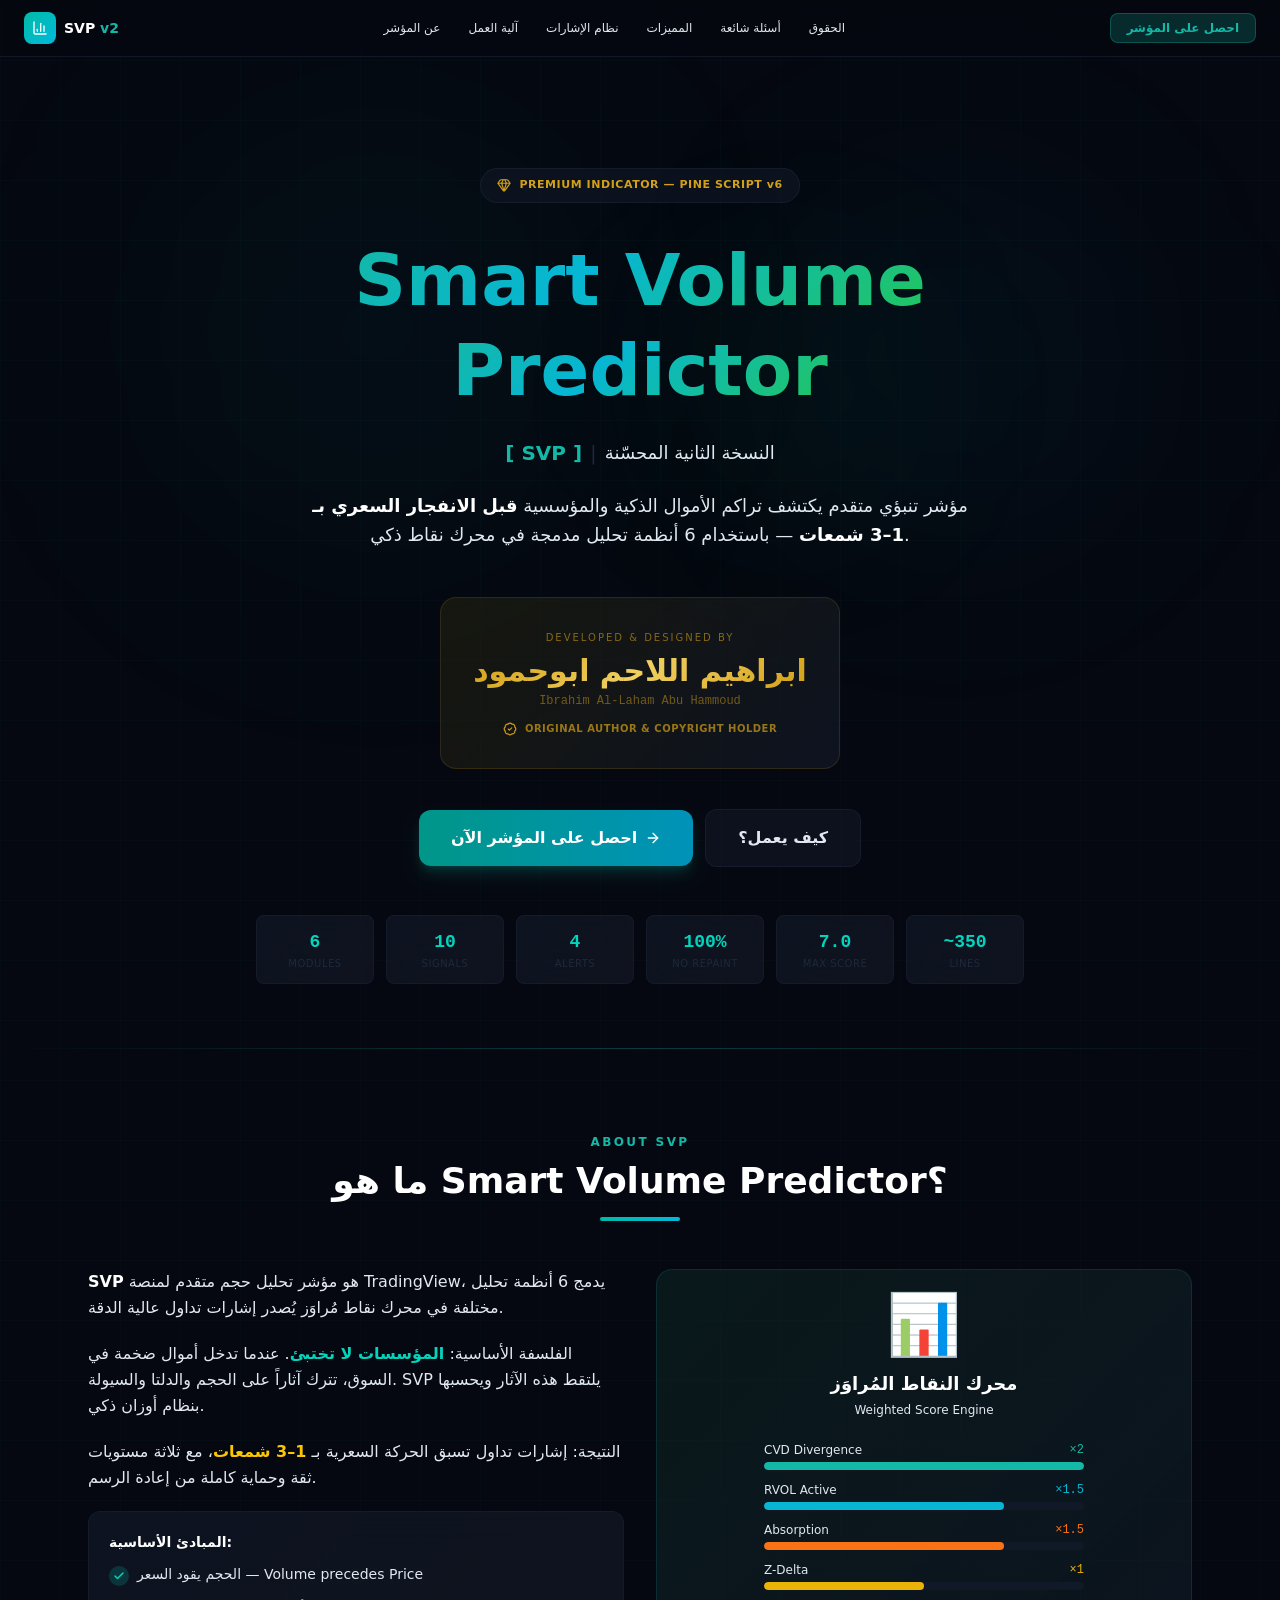
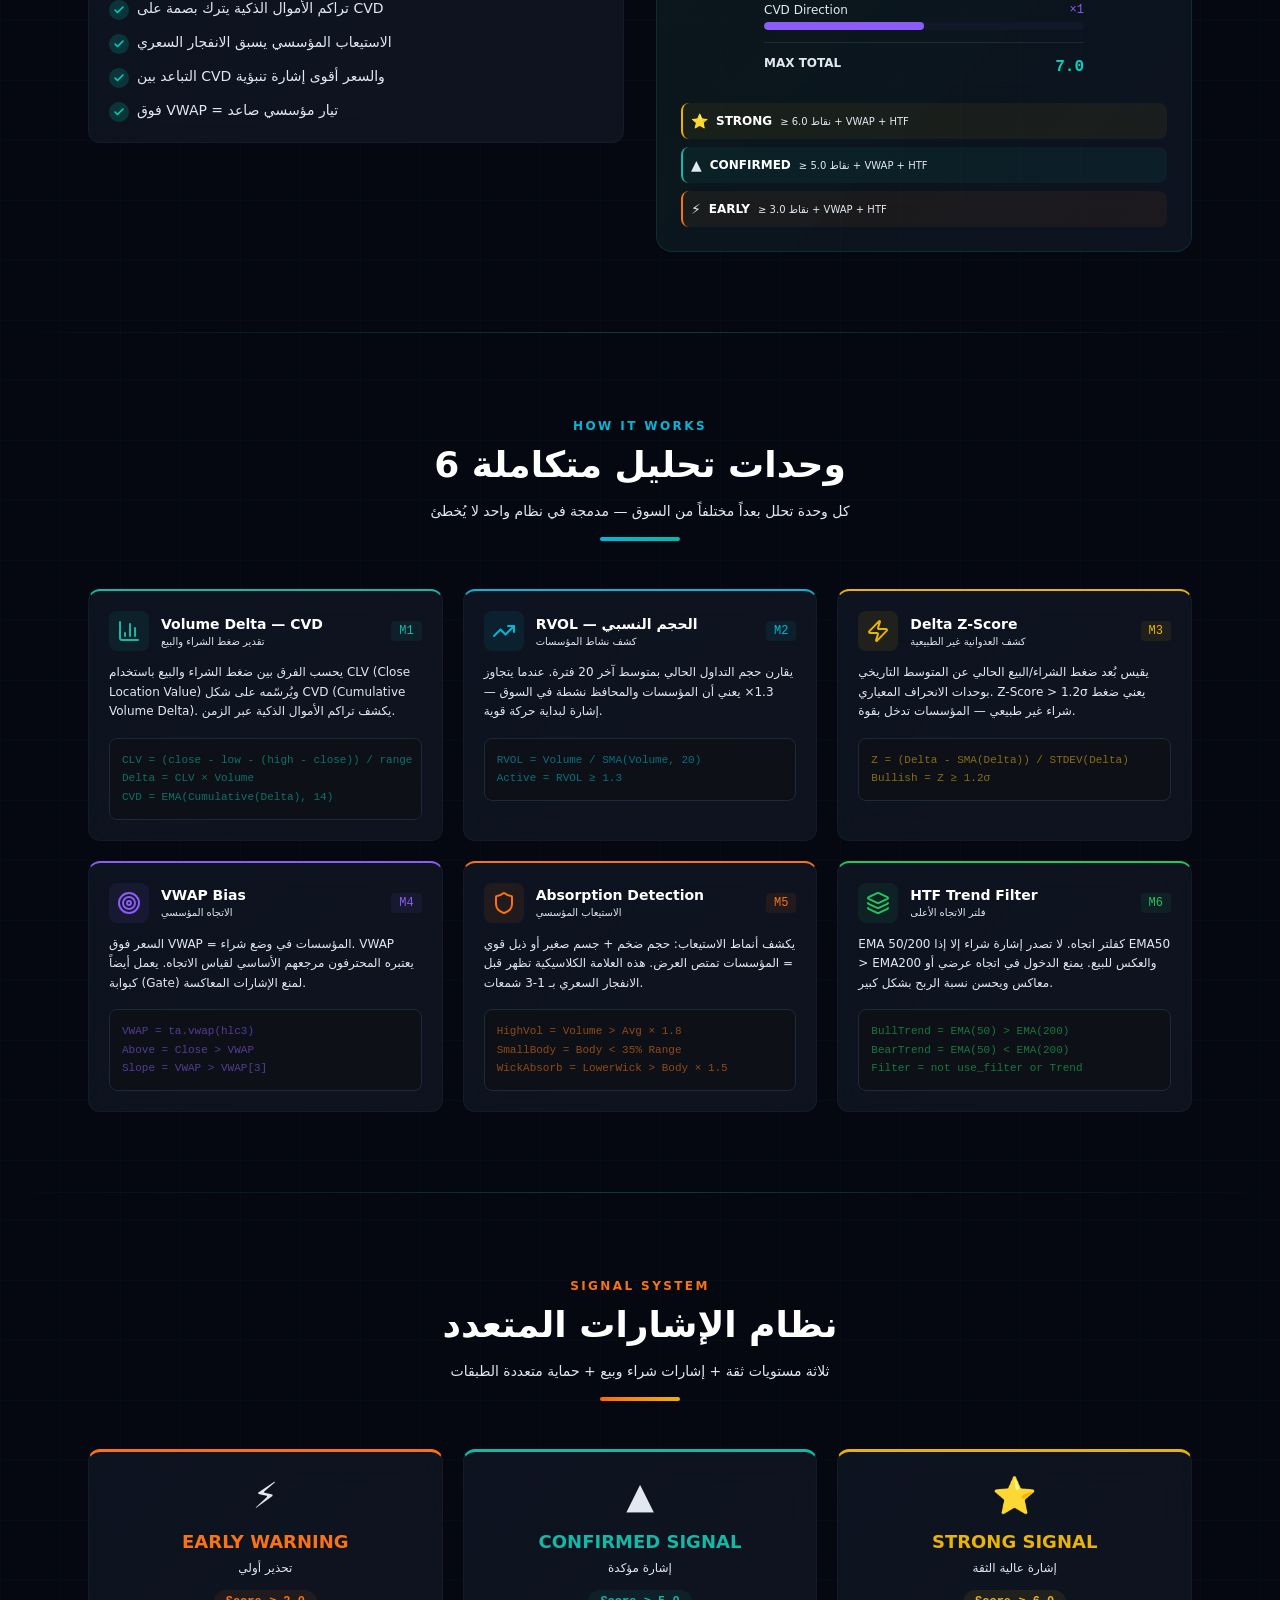
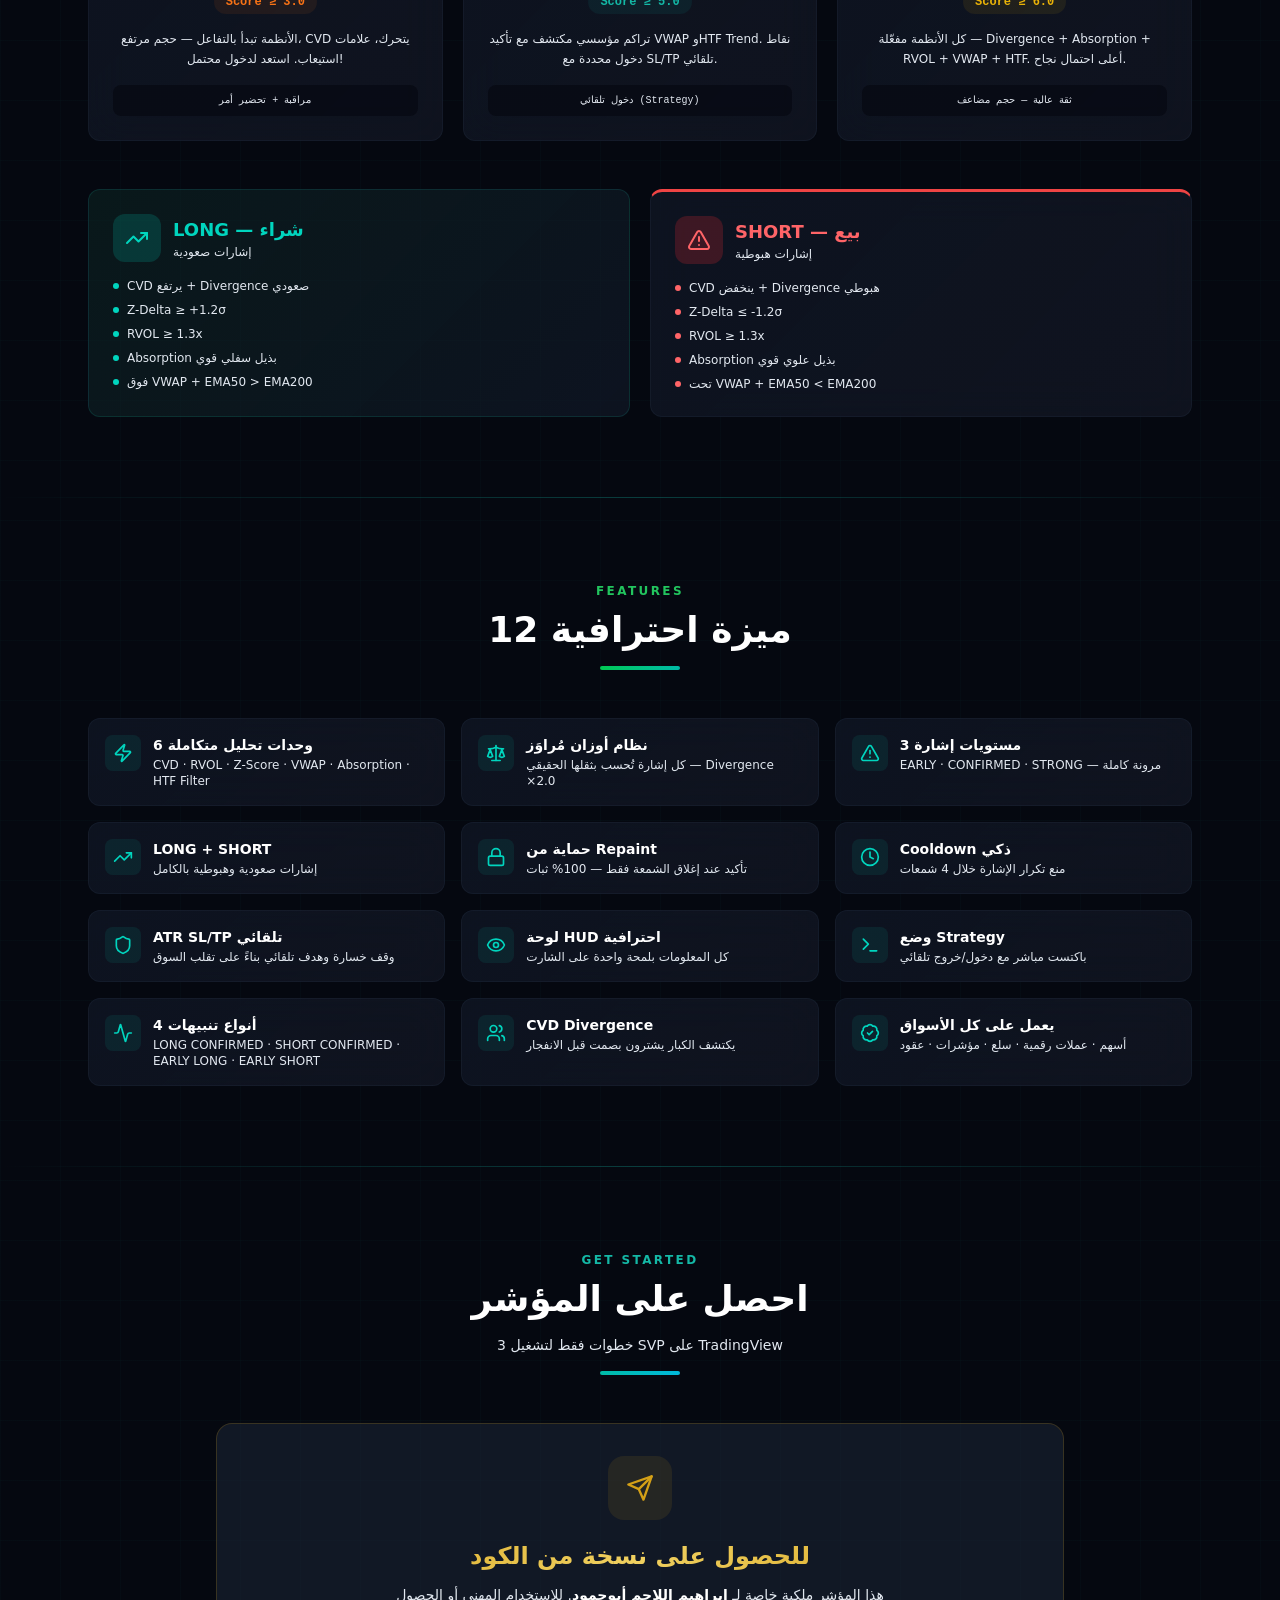
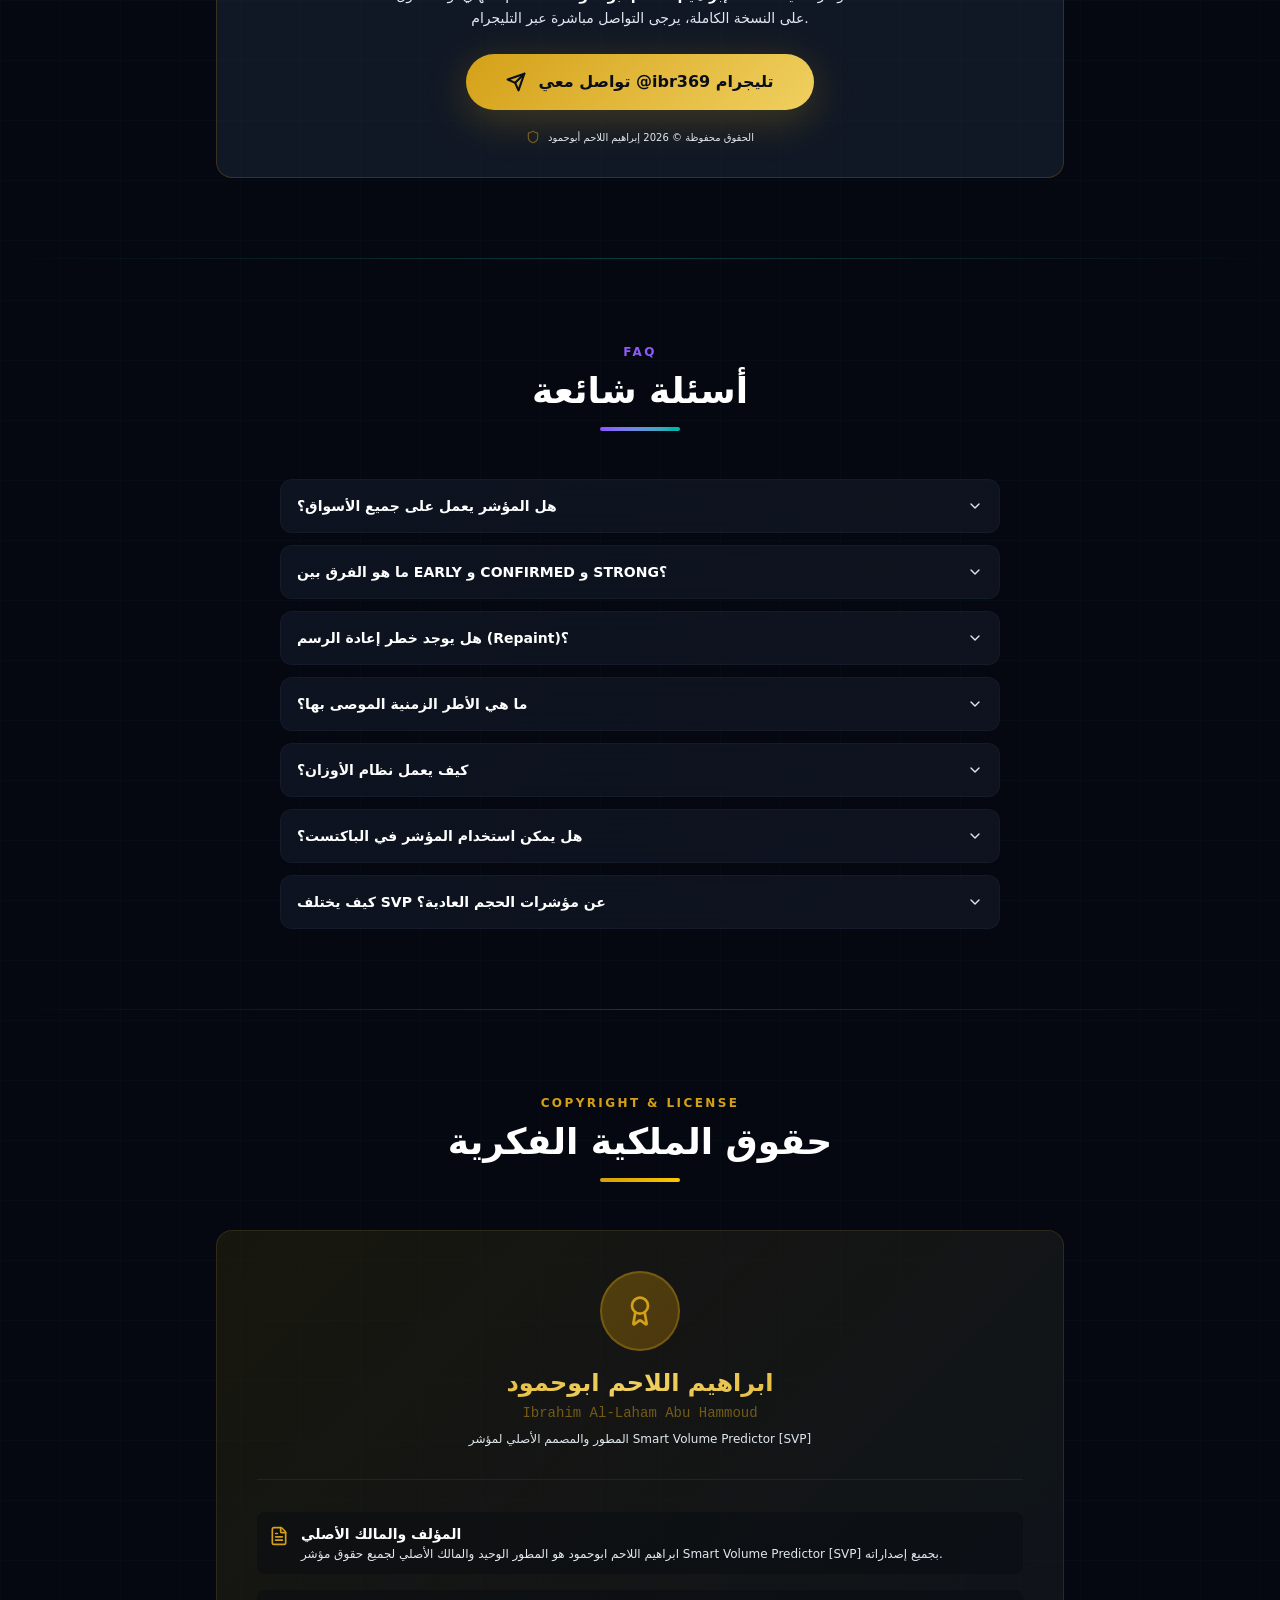
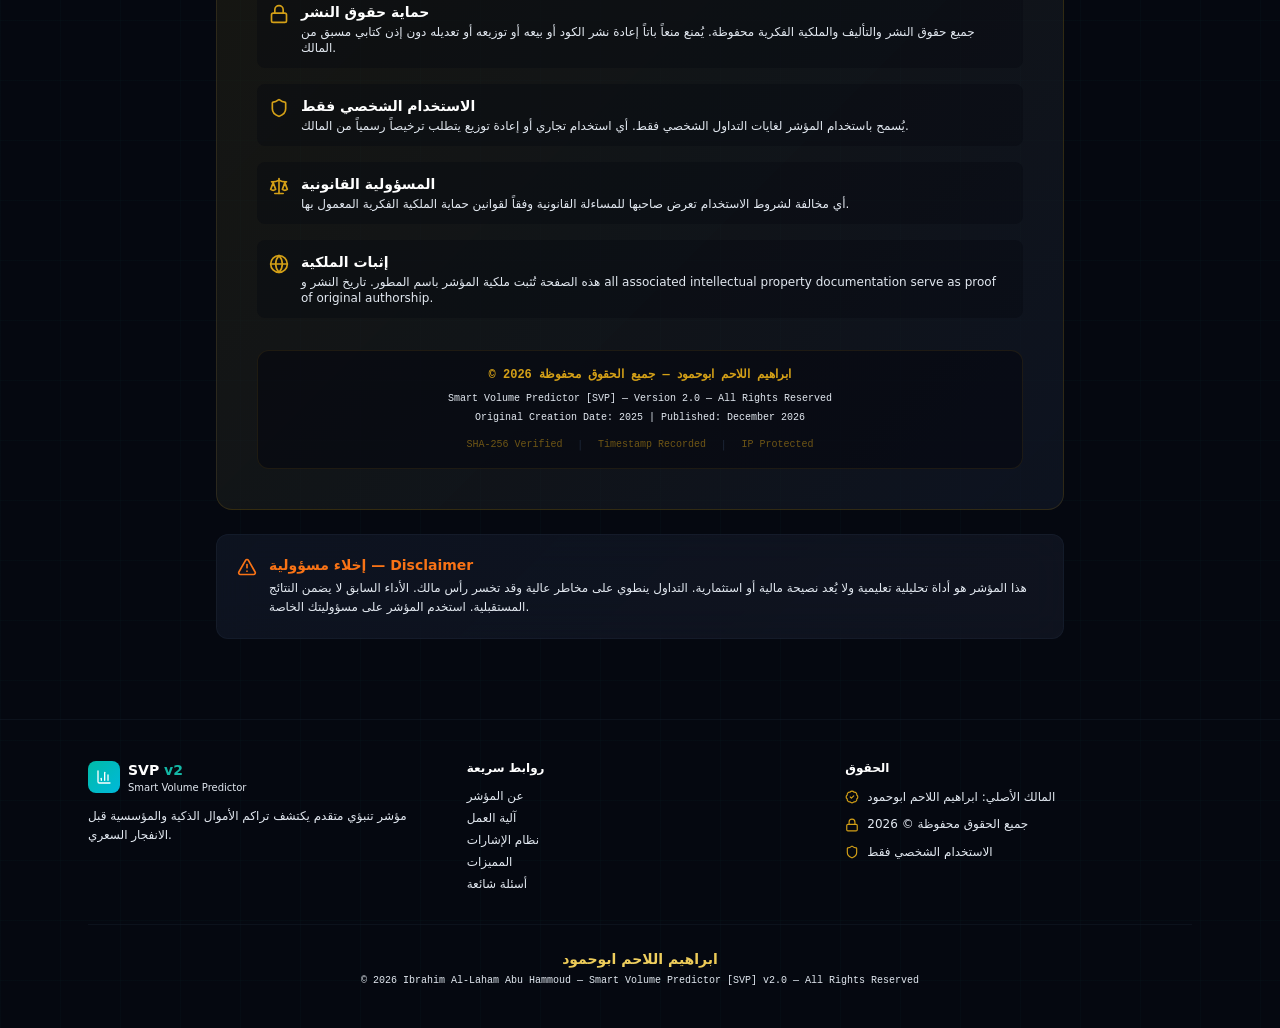
==== commit 386a2e43: "Add files via upload" ====
--- a/index.html
+++ b/index.html
@@ -1,44 +1,44 @@
 <!DOCTYPE html>
-<!-- saved from url=(0067)https://019e3713-d67c-7a12-9500-df592195e42d.arena.site/?embed=true -->
+<!-- saved from url=(0067)https://019e3721-ecc9-759e-a2fa-c5089c81d7b3.arena.site/?embed=true -->
 <html lang="en"><head><meta http-equiv="Content-Type" content="text/html; charset=UTF-8">
     
     <meta name="viewport" content="width=device-width, initial-scale=1.0">
     <title>Smart Volume Predictor [SVP] — by Ibrahim Al-Laham Abu Hammoud</title>
     <meta name="description" content="مؤشر Smart Volume Predictor — تنبؤ مؤسسي بالحجم والسيولة — تطوير ابراهيم اللاحم ابوحمود">
     <meta name="author" content="Ibrahim Al-Laham Abu Hammoud">
-    <script type="module" crossorigin="">(function(){const l=document.createElement("link").relList;if(l&&l.supports&&l.supports("modulepreload"))return;for(const c of document.querySelectorAll('link[rel="modulepreload"]'))o(c);new MutationObserver(c=>{for(const d of c)if(d.type==="childList")for(const h of d.addedNodes)h.tagName==="LINK"&&h.rel==="modulepreload"&&o(h)}).observe(document,{childList:!0,subtree:!0});function u(c){const d={};return c.integrity&&(d.integrity=c.integrity),c.referrerPolicy&&(d.referrerPolicy=c.referrerPolicy),c.crossOrigin==="use-credentials"?d.credentials="include":c.crossOrigin==="anonymous"?d.credentials="omit":d.credentials="same-origin",d}function o(c){if(c.ep)return;c.ep=!0;const d=u(c);fetch(c.href,d)}})();var Or={exports:{}},ol={};var up;function J1(){if(up)return ol;up=1;var i=Symbol.for("react.transitional.element"),l=Symbol.for("react.fragment");function u(o,c,d){var h=null;if(d!==void 0&&(h=""+d),c.key!==void 0&&(h=""+c.key),"key"in c){d={};for(var y in c)y!=="key"&&(d[y]=c[y])}else d=c;return c=d.ref,{$$typeof:i,type:o,key:h,ref:c!==void 0?c:null,props:d}}return ol.Fragment=l,ol.jsx=u,ol.jsxs=u,ol}var op;function F1(){return op||(op=1,Or.exports=J1()),Or.exports}var g=F1(),wr={exports:{}},at={};var rp;function P1(){if(rp)return at;rp=1;var i=Symbol.for("react.transitional.element"),l=Symbol.for("react.portal"),u=Symbol.for("react.fragment"),o=Symbol.for("react.strict_mode"),c=Symbol.for("react.profiler"),d=Symbol.for("react.consumer"),h=Symbol.for("react.context"),y=Symbol.for("react.forward_ref"),v=Symbol.for("react.suspense"),p=Symbol.for("react.memo"),x=Symbol.for("react.lazy"),b=Symbol.for("react.activity"),E=Symbol.iterator;function z(A){return A===null||typeof A!="object"?null:(A=E&&A[E]||A["@@iterator"],typeof A=="function"?A:null)}var O={isMounted:function(){return!1},enqueueForceUpdate:function(){},enqueueReplaceState:function(){},enqueueSetState:function(){}},U=Object.assign,L={};function H(A,B,G){this.props=A,this.context=B,this.refs=L,this.updater=G||O}H.prototype.isReactComponent={},H.prototype.setState=function(A,B){if(typeof A!="object"&&typeof A!="function"&&A!=null)throw Error("takes an object of state variables to update or a function which returns an object of state variables.");this.updater.enqueueSetState(this,A,B,"setState")},H.prototype.forceUpdate=function(A){this.updater.enqueueForceUpdate(this,A,"forceUpdate")};function X(){}X.prototype=H.prototype;function q(A,B,G){this.props=A,this.context=B,this.refs=L,this.updater=G||O}var Q=q.prototype=new X;Q.constructor=q,U(Q,H.prototype),Q.isPureReactComponent=!0;var $=Array.isArray;function pt(){}var I={H:null,A:null,T:null,S:null},nt=Object.prototype.hasOwnProperty;function Et(A,B,G){var J=G.ref;return{$$typeof:i,type:A,key:B,ref:J!==void 0?J:null,props:G}}function et(A,B){return Et(A.type,B,A.props)}function vt(A){return typeof A=="object"&&A!==null&&A.$$typeof===i}function St(A){var B={"=":"=0",":":"=2"};return"$"+A.replace(/[=:]/g,function(G){return B[G]})}var se=/\/+/g;function Gt(A,B){return typeof A=="object"&&A!==null&&A.key!=null?St(""+A.key):B.toString(36)}function Lt(A){switch(A.status){case"fulfilled":return A.value;case"rejected":throw A.reason;default:switch(typeof A.status=="string"?A.then(pt,pt):(A.status="pending",A.then(function(B){A.status==="pending"&&(A.status="fulfilled",A.value=B)},function(B){A.status==="pending"&&(A.status="rejected",A.reason=B)})),A.status){case"fulfilled":return A.value;case"rejected":throw A.reason}}throw A}function V(A,B,G,J,it){var ot=typeof A;(ot==="undefined"||ot==="boolean")&&(A=null);var bt=!1;if(A===null)bt=!0;else switch(ot){case"bigint":case"string":case"number":bt=!0;break;case"object":switch(A.$$typeof){case i:case l:bt=!0;break;case x:return bt=A._init,V(bt(A._payload),B,G,J,it)}}if(bt)return it=it(A),bt=J===""?"."+Gt(A,0):J,$(it)?(G="",bt!=null&&(G=bt.replace(se,"$&/")+"/"),V(it,B,G,"",function(pi){return pi})):it!=null&&(vt(it)&&(it=et(it,G+(it.key==null||A&&A.key===it.key?"":(""+it.key).replace(se,"$&/")+"/")+bt)),B.push(it)),1;bt=0;var ue=J===""?".":J+":";if($(A))for(var Ht=0;Ht<A.length;Ht++)J=A[Ht],ot=ue+Gt(J,Ht),bt+=V(J,B,G,ot,it);else if(Ht=z(A),typeof Ht=="function")for(A=Ht.call(A),Ht=0;!(J=A.next()).done;)J=J.value,ot=ue+Gt(J,Ht++),bt+=V(J,B,G,ot,it);else if(ot==="object"){if(typeof A.then=="function")return V(Lt(A),B,G,J,it);throw B=String(A),Error("Objects are not valid as a React child (found: "+(B==="[object Object]"?"object with keys {"+Object.keys(A).join(", ")+"}":B)+"). If you meant to render a collection of children, use an array instead.")}return bt}function Y(A,B,G){if(A==null)return A;var J=[],it=0;return V(A,J,"","",function(ot){return B.call(G,ot,it++)}),J}function Z(A){if(A._status===-1){var B=A._result;B=B(),B.then(function(G){(A._status===0||A._status===-1)&&(A._status=1,A._result=G)},function(G){(A._status===0||A._status===-1)&&(A._status=2,A._result=G)}),A._status===-1&&(A._status=0,A._result=B)}if(A._status===1)return A._result.default;throw A._result}var st=typeof reportError=="function"?reportError:function(A){if(typeof window=="object"&&typeof window.ErrorEvent=="function"){var B=new window.ErrorEvent("error",{bubbles:!0,cancelable:!0,message:typeof A=="object"&&A!==null&&typeof A.message=="string"?String(A.message):String(A),error:A});if(!window.dispatchEvent(B))return}else if(typeof process=="object"&&typeof process.emit=="function"){process.emit("uncaughtException",A);return}console.error(A)},ht={map:Y,forEach:function(A,B,G){Y(A,function(){B.apply(this,arguments)},G)},count:function(A){var B=0;return Y(A,function(){B++}),B},toArray:function(A){return Y(A,function(B){return B})||[]},only:function(A){if(!vt(A))throw Error("React.Children.only expected to receive a single React element child.");return A}};return at.Activity=b,at.Children=ht,at.Component=H,at.Fragment=u,at.Profiler=c,at.PureComponent=q,at.StrictMode=o,at.Suspense=v,at.__CLIENT_INTERNALS_DO_NOT_USE_OR_WARN_USERS_THEY_CANNOT_UPGRADE=I,at.__COMPILER_RUNTIME={__proto__:null,c:function(A){return I.H.useMemoCache(A)}},at.cache=function(A){return function(){return A.apply(null,arguments)}},at.cacheSignal=function(){return null},at.cloneElement=function(A,B,G){if(A==null)throw Error("The argument must be a React element, but you passed "+A+".");var J=U({},A.props),it=A.key;if(B!=null)for(ot in B.key!==void 0&&(it=""+B.key),B)!nt.call(B,ot)||ot==="key"||ot==="__self"||ot==="__source"||ot==="ref"&&B.ref===void 0||(J[ot]=B[ot]);var ot=arguments.length-2;if(ot===1)J.children=G;else if(1<ot){for(var bt=Array(ot),ue=0;ue<ot;ue++)bt[ue]=arguments[ue+2];J.children=bt}return Et(A.type,it,J)},at.createContext=function(A){return A={$$typeof:h,_currentValue:A,_currentValue2:A,_threadCount:0,Provider:null,Consumer:null},A.Provider=A,A.Consumer={$$typeof:d,_context:A},A},at.createElement=function(A,B,G){var J,it={},ot=null;if(B!=null)for(J in B.key!==void 0&&(ot=""+B.key),B)nt.call(B,J)&&J!=="key"&&J!=="__self"&&J!=="__source"&&(it[J]=B[J]);var bt=arguments.length-2;if(bt===1)it.children=G;else if(1<bt){for(var ue=Array(bt),Ht=0;Ht<bt;Ht++)ue[Ht]=arguments[Ht+2];it.children=ue}if(A&&A.defaultProps)for(J in bt=A.defaultProps,bt)it[J]===void 0&&(it[J]=bt[J]);return Et(A,ot,it)},at.createRef=function(){return{current:null}},at.forwardRef=function(A){return{$$typeof:y,render:A}},at.isValidElement=vt,at.lazy=function(A){return{$$typeof:x,_payload:{_status:-1,_result:A},_init:Z}},at.memo=function(A,B){return{$$typeof:p,type:A,compare:B===void 0?null:B}},at.startTransition=function(A){var B=I.T,G={};I.T=G;try{var J=A(),it=I.S;it!==null&&it(G,J),typeof J=="object"&&J!==null&&typeof J.then=="function"&&J.then(pt,st)}catch(ot){st(ot)}finally{B!==null&&G.types!==null&&(B.types=G.types),I.T=B}},at.unstable_useCacheRefresh=function(){return I.H.useCacheRefresh()},at.use=function(A){return I.H.use(A)},at.useActionState=function(A,B,G){return I.H.useActionState(A,B,G)},at.useCallback=function(A,B){return I.H.useCallback(A,B)},at.useContext=function(A){return I.H.useContext(A)},at.useDebugValue=function(){},at.useDeferredValue=function(A,B){return I.H.useDeferredValue(A,B)},at.useEffect=function(A,B){return I.H.useEffect(A,B)},at.useEffectEvent=function(A){return I.H.useEffectEvent(A)},at.useId=function(){return I.H.useId()},at.useImperativeHandle=function(A,B,G){return I.H.useImperativeHandle(A,B,G)},at.useInsertionEffect=function(A,B){return I.H.useInsertionEffect(A,B)},at.useLayoutEffect=function(A,B){return I.H.useLayoutEffect(A,B)},at.useMemo=function(A,B){return I.H.useMemo(A,B)},at.useOptimistic=function(A,B){return I.H.useOptimistic(A,B)},at.useReducer=function(A,B,G){return I.H.useReducer(A,B,G)},at.useRef=function(A){return I.H.useRef(A)},at.useState=function(A){return I.H.useState(A)},at.useSyncExternalStore=function(A,B,G){return I.H.useSyncExternalStore(A,B,G)},at.useTransition=function(){return I.H.useTransition()},at.version="19.2.6",at}var cp;function Vc(){return cp||(cp=1,wr.exports=P1()),wr.exports}var W=Vc(),_r={exports:{}},rl={},Br={exports:{}},Ur={};var fp;function W1(){return fp||(fp=1,(function(i){function l(V,Y){var Z=V.length;V.push(Y);t:for(;0<Z;){var st=Z-1>>>1,ht=V[st];if(0<c(ht,Y))V[st]=Y,V[Z]=ht,Z=st;else break t}}function u(V){return V.length===0?null:V[0]}function o(V){if(V.length===0)return null;var Y=V[0],Z=V.pop();if(Z!==Y){V[0]=Z;t:for(var st=0,ht=V.length,A=ht>>>1;st<A;){var B=2*(st+1)-1,G=V[B],J=B+1,it=V[J];if(0>c(G,Z))J<ht&&0>c(it,G)?(V[st]=it,V[J]=Z,st=J):(V[st]=G,V[B]=Z,st=B);else if(J<ht&&0>c(it,Z))V[st]=it,V[J]=Z,st=J;else break t}}return Y}function c(V,Y){var Z=V.sortIndex-Y.sortIndex;return Z!==0?Z:V.id-Y.id}if(i.unstable_now=void 0,typeof performance=="object"&&typeof performance.now=="function"){var d=performance;i.unstable_now=function(){return d.now()}}else{var h=Date,y=h.now();i.unstable_now=function(){return h.now()-y}}var v=[],p=[],x=1,b=null,E=3,z=!1,O=!1,U=!1,L=!1,H=typeof setTimeout=="function"?setTimeout:null,X=typeof clearTimeout=="function"?clearTimeout:null,q=typeof setImmediate<"u"?setImmediate:null;function Q(V){for(var Y=u(p);Y!==null;){if(Y.callback===null)o(p);else if(Y.startTime<=V)o(p),Y.sortIndex=Y.expirationTime,l(v,Y);else break;Y=u(p)}}function $(V){if(U=!1,Q(V),!O)if(u(v)!==null)O=!0,pt||(pt=!0,St());else{var Y=u(p);Y!==null&&Lt($,Y.startTime-V)}}var pt=!1,I=-1,nt=5,Et=-1;function et(){return L?!0:!(i.unstable_now()-Et<nt)}function vt(){if(L=!1,pt){var V=i.unstable_now();Et=V;var Y=!0;try{t:{O=!1,U&&(U=!1,X(I),I=-1),z=!0;var Z=E;try{e:{for(Q(V),b=u(v);b!==null&&!(b.expirationTime>V&&et());){var st=b.callback;if(typeof st=="function"){b.callback=null,E=b.priorityLevel;var ht=st(b.expirationTime<=V);if(V=i.unstable_now(),typeof ht=="function"){b.callback=ht,Q(V),Y=!0;break e}b===u(v)&&o(v),Q(V)}else o(v);b=u(v)}if(b!==null)Y=!0;else{var A=u(p);A!==null&&Lt($,A.startTime-V),Y=!1}}break t}finally{b=null,E=Z,z=!1}Y=void 0}}finally{Y?St():pt=!1}}}var St;if(typeof q=="function")St=function(){q(vt)};else if(typeof MessageChannel<"u"){var se=new MessageChannel,Gt=se.port2;se.port1.onmessage=vt,St=function(){Gt.postMessage(null)}}else St=function(){H(vt,0)};function Lt(V,Y){I=H(function(){V(i.unstable_now())},Y)}i.unstable_IdlePriority=5,i.unstable_ImmediatePriority=1,i.unstable_LowPriority=4,i.unstable_NormalPriority=3,i.unstable_Profiling=null,i.unstable_UserBlockingPriority=2,i.unstable_cancelCallback=function(V){V.callback=null},i.unstable_forceFrameRate=function(V){0>V||125<V?console.error("forceFrameRate takes a positive int between 0 and 125, forcing frame rates higher than 125 fps is not supported"):nt=0<V?Math.floor(1e3/V):5},i.unstable_getCurrentPriorityLevel=function(){return E},i.unstable_next=function(V){switch(E){case 1:case 2:case 3:var Y=3;break;default:Y=E}var Z=E;E=Y;try{return V()}finally{E=Z}},i.unstable_requestPaint=function(){L=!0},i.unstable_runWithPriority=function(V,Y){switch(V){case 1:case 2:case 3:case 4:case 5:break;default:V=3}var Z=E;E=V;try{return Y()}finally{E=Z}},i.unstable_scheduleCallback=function(V,Y,Z){var st=i.unstable_now();switch(typeof Z=="object"&&Z!==null?(Z=Z.delay,Z=typeof Z=="number"&&0<Z?st+Z:st):Z=st,V){case 1:var ht=-1;break;case 2:ht=250;break;case 5:ht=1073741823;break;case 4:ht=1e4;break;default:ht=5e3}return ht=Z+ht,V={id:x++,callback:Y,priorityLevel:V,startTime:Z,expirationTime:ht,sortIndex:-1},Z>st?(V.sortIndex=Z,l(p,V),u(v)===null&&V===u(p)&&(U?(X(I),I=-1):U=!0,Lt($,Z-st))):(V.sortIndex=ht,l(v,V),O||z||(O=!0,pt||(pt=!0,St()))),V},i.unstable_shouldYield=et,i.unstable_wrapCallback=function(V){var Y=E;return function(){var Z=E;E=Y;try{return V.apply(this,arguments)}finally{E=Z}}}})(Ur)),Ur}var dp;function $1(){return dp||(dp=1,Br.exports=W1()),Br.exports}var Lr={exports:{}},le={};var hp;function I1(){if(hp)return le;hp=1;var i=Vc();function l(v){var p="https://react.dev/errors/"+v;if(1<arguments.length){p+="?args[]="+encodeURIComponent(arguments[1]);for(var x=2;x<arguments.length;x++)p+="&args[]="+encodeURIComponent(arguments[x])}return"Minified React error #"+v+"; visit "+p+" for the full message or use the non-minified dev environment for full errors and additional helpful warnings."}function u(){}var o={d:{f:u,r:function(){throw Error(l(522))},D:u,C:u,L:u,m:u,X:u,S:u,M:u},p:0,findDOMNode:null},c=Symbol.for("react.portal");function d(v,p,x){var b=3<arguments.length&&arguments[3]!==void 0?arguments[3]:null;return{$$typeof:c,key:b==null?null:""+b,children:v,containerInfo:p,implementation:x}}var h=i.__CLIENT_INTERNALS_DO_NOT_USE_OR_WARN_USERS_THEY_CANNOT_UPGRADE;function y(v,p){if(v==="font")return"";if(typeof p=="string")return p==="use-credentials"?p:""}return le.__DOM_INTERNALS_DO_NOT_USE_OR_WARN_USERS_THEY_CANNOT_UPGRADE=o,le.createPortal=function(v,p){var x=2<arguments.length&&arguments[2]!==void 0?arguments[2]:null;if(!p||p.nodeType!==1&&p.nodeType!==9&&p.nodeType!==11)throw Error(l(299));return d(v,p,null,x)},le.flushSync=function(v){var p=h.T,x=o.p;try{if(h.T=null,o.p=2,v)return v()}finally{h.T=p,o.p=x,o.d.f()}},le.preconnect=function(v,p){typeof v=="string"&&(p?(p=p.crossOrigin,p=typeof p=="string"?p==="use-credentials"?p:"":void 0):p=null,o.d.C(v,p))},le.prefetchDNS=function(v){typeof v=="string"&&o.d.D(v)},le.preinit=function(v,p){if(typeof v=="string"&&p&&typeof p.as=="string"){var x=p.as,b=y(x,p.crossOrigin),E=typeof p.integrity=="string"?p.integrity:void 0,z=typeof p.fetchPriority=="string"?p.fetchPriority:void 0;x==="style"?o.d.S(v,typeof p.precedence=="string"?p.precedence:void 0,{crossOrigin:b,integrity:E,fetchPriority:z}):x==="script"&&o.d.X(v,{crossOrigin:b,integrity:E,fetchPriority:z,nonce:typeof p.nonce=="string"?p.nonce:void 0})}},le.preinitModule=function(v,p){if(typeof v=="string")if(typeof p=="object"&&p!==null){if(p.as==null||p.as==="script"){var x=y(p.as,p.crossOrigin);o.d.M(v,{crossOrigin:x,integrity:typeof p.integrity=="string"?p.integrity:void 0,nonce:typeof p.nonce=="string"?p.nonce:void 0})}}else p==null&&o.d.M(v)},le.preload=function(v,p){if(typeof v=="string"&&typeof p=="object"&&p!==null&&typeof p.as=="string"){var x=p.as,b=y(x,p.crossOrigin);o.d.L(v,x,{crossOrigin:b,integrity:typeof p.integrity=="string"?p.integrity:void 0,nonce:typeof p.nonce=="string"?p.nonce:void 0,type:typeof p.type=="string"?p.type:void 0,fetchPriority:typeof p.fetchPriority=="string"?p.fetchPriority:void 0,referrerPolicy:typeof p.referrerPolicy=="string"?p.referrerPolicy:void 0,imageSrcSet:typeof p.imageSrcSet=="string"?p.imageSrcSet:void 0,imageSizes:typeof p.imageSizes=="string"?p.imageSizes:void 0,media:typeof p.media=="string"?p.media:void 0})}},le.preloadModule=function(v,p){if(typeof v=="string")if(p){var x=y(p.as,p.crossOrigin);o.d.m(v,{as:typeof p.as=="string"&&p.as!=="script"?p.as:void 0,crossOrigin:x,integrity:typeof p.integrity=="string"?p.integrity:void 0})}else o.d.m(v)},le.requestFormReset=function(v){o.d.r(v)},le.unstable_batchedUpdates=function(v,p){return v(p)},le.useFormState=function(v,p,x){return h.H.useFormState(v,p,x)},le.useFormStatus=function(){return h.H.useHostTransitionStatus()},le.version="19.2.6",le}var mp;function tx(){if(mp)return Lr.exports;mp=1;function i(){if(!(typeof __REACT_DEVTOOLS_GLOBAL_HOOK__>"u"||typeof __REACT_DEVTOOLS_GLOBAL_HOOK__.checkDCE!="function"))try{__REACT_DEVTOOLS_GLOBAL_HOOK__.checkDCE(i)}catch(l){console.error(l)}}return i(),Lr.exports=I1(),Lr.exports}var pp;function ex(){if(pp)return rl;pp=1;var i=$1(),l=Vc(),u=tx();function o(t){var e="https://react.dev/errors/"+t;if(1<arguments.length){e+="?args[]="+encodeURIComponent(arguments[1]);for(var n=2;n<arguments.length;n++)e+="&args[]="+encodeURIComponent(arguments[n])}return"Minified React error #"+t+"; visit "+e+" for the full message or use the non-minified dev environment for full errors and additional helpful warnings."}function c(t){return!(!t||t.nodeType!==1&&t.nodeType!==9&&t.nodeType!==11)}function d(t){var e=t,n=t;if(t.alternate)for(;e.return;)e=e.return;else{t=e;do e=t,(e.flags&4098)!==0&&(n=e.return),t=e.return;while(t)}return e.tag===3?n:null}function h(t){if(t.tag===13){var e=t.memoizedState;if(e===null&&(t=t.alternate,t!==null&&(e=t.memoizedState)),e!==null)return e.dehydrated}return null}function y(t){if(t.tag===31){var e=t.memoizedState;if(e===null&&(t=t.alternate,t!==null&&(e=t.memoizedState)),e!==null)return e.dehydrated}return null}function v(t){if(d(t)!==t)throw Error(o(188))}function p(t){var e=t.alternate;if(!e){if(e=d(t),e===null)throw Error(o(188));return e!==t?null:t}for(var n=t,a=e;;){var s=n.return;if(s===null)break;var r=s.alternate;if(r===null){if(a=s.return,a!==null){n=a;continue}break}if(s.child===r.child){for(r=s.child;r;){if(r===n)return v(s),t;if(r===a)return v(s),e;r=r.sibling}throw Error(o(188))}if(n.return!==a.return)n=s,a=r;else{for(var f=!1,m=s.child;m;){if(m===n){f=!0,n=s,a=r;break}if(m===a){f=!0,a=s,n=r;break}m=m.sibling}if(!f){for(m=r.child;m;){if(m===n){f=!0,n=r,a=s;break}if(m===a){f=!0,a=r,n=s;break}m=m.sibling}if(!f)throw Error(o(189))}}if(n.alternate!==a)throw Error(o(190))}if(n.tag!==3)throw Error(o(188));return n.stateNode.current===n?t:e}function x(t){var e=t.tag;if(e===5||e===26||e===27||e===6)return t;for(t=t.child;t!==null;){if(e=x(t),e!==null)return e;t=t.sibling}return null}var b=Object.assign,E=Symbol.for("react.element"),z=Symbol.for("react.transitional.element"),O=Symbol.for("react.portal"),U=Symbol.for("react.fragment"),L=Symbol.for("react.strict_mode"),H=Symbol.for("react.profiler"),X=Symbol.for("react.consumer"),q=Symbol.for("react.context"),Q=Symbol.for("react.forward_ref"),$=Symbol.for("react.suspense"),pt=Symbol.for("react.suspense_list"),I=Symbol.for("react.memo"),nt=Symbol.for("react.lazy"),Et=Symbol.for("react.activity"),et=Symbol.for("react.memo_cache_sentinel"),vt=Symbol.iterator;function St(t){return t===null||typeof t!="object"?null:(t=vt&&t[vt]||t["@@iterator"],typeof t=="function"?t:null)}var se=Symbol.for("react.client.reference");function Gt(t){if(t==null)return null;if(typeof t=="function")return t.$$typeof===se?null:t.displayName||t.name||null;if(typeof t=="string")return t;switch(t){case U:return"Fragment";case H:return"Profiler";case L:return"StrictMode";case $:return"Suspense";case pt:return"SuspenseList";case Et:return"Activity"}if(typeof t=="object")switch(t.$$typeof){case O:return"Portal";case q:return t.displayName||"Context";case X:return(t._context.displayName||"Context")+".Consumer";case Q:var e=t.render;return t=t.displayName,t||(t=e.displayName||e.name||"",t=t!==""?"ForwardRef("+t+")":"ForwardRef"),t;case I:return e=t.displayName||null,e!==null?e:Gt(t.type)||"Memo";case nt:e=t._payload,t=t._init;try{return Gt(t(e))}catch{}}return null}var Lt=Array.isArray,V=l.__CLIENT_INTERNALS_DO_NOT_USE_OR_WARN_USERS_THEY_CANNOT_UPGRADE,Y=u.__DOM_INTERNALS_DO_NOT_USE_OR_WARN_USERS_THEY_CANNOT_UPGRADE,Z={pending:!1,data:null,method:null,action:null},st=[],ht=-1;function A(t){return{current:t}}function B(t){0>ht||(t.current=st[ht],st[ht]=null,ht--)}function G(t,e){ht++,st[ht]=t.current,t.current=e}var J=A(null),it=A(null),ot=A(null),bt=A(null);function ue(t,e){switch(G(ot,e),G(it,t),G(J,null),e.nodeType){case 9:case 11:t=(t=e.documentElement)&&(t=t.namespaceURI)?Vm(t):0;break;default:if(t=e.tagName,e=e.namespaceURI)e=Vm(e),t=zm(e,t);else switch(t){case"svg":t=1;break;case"math":t=2;break;default:t=0}}B(J),G(J,t)}function Ht(){B(J),B(it),B(ot)}function pi(t){t.memoizedState!==null&&G(bt,t);var e=J.current,n=zm(e,t.type);e!==n&&(G(it,t),G(J,n))}function El(t){it.current===t&&(B(J),B(it)),bt.current===t&&(B(bt),il._currentValue=Z)}var mu,sf;function Wn(t){if(mu===void 0)try{throw Error()}catch(n){var e=n.stack.trim().match(/\n( *(at )?)/);mu=e&&e[1]||"",sf=-1<n.stack.indexOf(`
+    <script type="module" crossorigin="">(function(){const l=document.createElement("link").relList;if(l&&l.supports&&l.supports("modulepreload"))return;for(const c of document.querySelectorAll('link[rel="modulepreload"]'))o(c);new MutationObserver(c=>{for(const h of c)if(h.type==="childList")for(const d of h.addedNodes)d.tagName==="LINK"&&d.rel==="modulepreload"&&o(d)}).observe(document,{childList:!0,subtree:!0});function u(c){const h={};return c.integrity&&(h.integrity=c.integrity),c.referrerPolicy&&(h.referrerPolicy=c.referrerPolicy),c.crossOrigin==="use-credentials"?h.credentials="include":c.crossOrigin==="anonymous"?h.credentials="omit":h.credentials="same-origin",h}function o(c){if(c.ep)return;c.ep=!0;const h=u(c);fetch(c.href,h)}})();var Or={exports:{}},ol={};var up;function Z1(){if(up)return ol;up=1;var i=Symbol.for("react.transitional.element"),l=Symbol.for("react.fragment");function u(o,c,h){var d=null;if(h!==void 0&&(d=""+h),c.key!==void 0&&(d=""+c.key),"key"in c){h={};for(var y in c)y!=="key"&&(h[y]=c[y])}else h=c;return c=h.ref,{$$typeof:i,type:o,key:d,ref:c!==void 0?c:null,props:h}}return ol.Fragment=l,ol.jsx=u,ol.jsxs=u,ol}var op;function Q1(){return op||(op=1,Or.exports=Z1()),Or.exports}var g=Q1(),wr={exports:{}},at={};var rp;function K1(){if(rp)return at;rp=1;var i=Symbol.for("react.transitional.element"),l=Symbol.for("react.portal"),u=Symbol.for("react.fragment"),o=Symbol.for("react.strict_mode"),c=Symbol.for("react.profiler"),h=Symbol.for("react.consumer"),d=Symbol.for("react.context"),y=Symbol.for("react.forward_ref"),v=Symbol.for("react.suspense"),p=Symbol.for("react.memo"),x=Symbol.for("react.lazy"),b=Symbol.for("react.activity"),E=Symbol.iterator;function z(A){return A===null||typeof A!="object"?null:(A=E&&A[E]||A["@@iterator"],typeof A=="function"?A:null)}var O={isMounted:function(){return!1},enqueueForceUpdate:function(){},enqueueReplaceState:function(){},enqueueSetState:function(){}},U=Object.assign,L={};function H(A,B,G){this.props=A,this.context=B,this.refs=L,this.updater=G||O}H.prototype.isReactComponent={},H.prototype.setState=function(A,B){if(typeof A!="object"&&typeof A!="function"&&A!=null)throw Error("takes an object of state variables to update or a function which returns an object of state variables.");this.updater.enqueueSetState(this,A,B,"setState")},H.prototype.forceUpdate=function(A){this.updater.enqueueForceUpdate(this,A,"forceUpdate")};function X(){}X.prototype=H.prototype;function q(A,B,G){this.props=A,this.context=B,this.refs=L,this.updater=G||O}var Q=q.prototype=new X;Q.constructor=q,U(Q,H.prototype),Q.isPureReactComponent=!0;var $=Array.isArray;function pt(){}var I={H:null,A:null,T:null,S:null},nt=Object.prototype.hasOwnProperty;function Et(A,B,G){var J=G.ref;return{$$typeof:i,type:A,key:B,ref:J!==void 0?J:null,props:G}}function et(A,B){return Et(A.type,B,A.props)}function vt(A){return typeof A=="object"&&A!==null&&A.$$typeof===i}function St(A){var B={"=":"=0",":":"=2"};return"$"+A.replace(/[=:]/g,function(G){return B[G]})}var se=/\/+/g;function Gt(A,B){return typeof A=="object"&&A!==null&&A.key!=null?St(""+A.key):B.toString(36)}function Lt(A){switch(A.status){case"fulfilled":return A.value;case"rejected":throw A.reason;default:switch(typeof A.status=="string"?A.then(pt,pt):(A.status="pending",A.then(function(B){A.status==="pending"&&(A.status="fulfilled",A.value=B)},function(B){A.status==="pending"&&(A.status="rejected",A.reason=B)})),A.status){case"fulfilled":return A.value;case"rejected":throw A.reason}}throw A}function V(A,B,G,J,it){var ot=typeof A;(ot==="undefined"||ot==="boolean")&&(A=null);var bt=!1;if(A===null)bt=!0;else switch(ot){case"bigint":case"string":case"number":bt=!0;break;case"object":switch(A.$$typeof){case i:case l:bt=!0;break;case x:return bt=A._init,V(bt(A._payload),B,G,J,it)}}if(bt)return it=it(A),bt=J===""?"."+Gt(A,0):J,$(it)?(G="",bt!=null&&(G=bt.replace(se,"$&/")+"/"),V(it,B,G,"",function(pi){return pi})):it!=null&&(vt(it)&&(it=et(it,G+(it.key==null||A&&A.key===it.key?"":(""+it.key).replace(se,"$&/")+"/")+bt)),B.push(it)),1;bt=0;var ue=J===""?".":J+":";if($(A))for(var Ht=0;Ht<A.length;Ht++)J=A[Ht],ot=ue+Gt(J,Ht),bt+=V(J,B,G,ot,it);else if(Ht=z(A),typeof Ht=="function")for(A=Ht.call(A),Ht=0;!(J=A.next()).done;)J=J.value,ot=ue+Gt(J,Ht++),bt+=V(J,B,G,ot,it);else if(ot==="object"){if(typeof A.then=="function")return V(Lt(A),B,G,J,it);throw B=String(A),Error("Objects are not valid as a React child (found: "+(B==="[object Object]"?"object with keys {"+Object.keys(A).join(", ")+"}":B)+"). If you meant to render a collection of children, use an array instead.")}return bt}function Y(A,B,G){if(A==null)return A;var J=[],it=0;return V(A,J,"","",function(ot){return B.call(G,ot,it++)}),J}function Z(A){if(A._status===-1){var B=A._result;B=B(),B.then(function(G){(A._status===0||A._status===-1)&&(A._status=1,A._result=G)},function(G){(A._status===0||A._status===-1)&&(A._status=2,A._result=G)}),A._status===-1&&(A._status=0,A._result=B)}if(A._status===1)return A._result.default;throw A._result}var st=typeof reportError=="function"?reportError:function(A){if(typeof window=="object"&&typeof window.ErrorEvent=="function"){var B=new window.ErrorEvent("error",{bubbles:!0,cancelable:!0,message:typeof A=="object"&&A!==null&&typeof A.message=="string"?String(A.message):String(A),error:A});if(!window.dispatchEvent(B))return}else if(typeof process=="object"&&typeof process.emit=="function"){process.emit("uncaughtException",A);return}console.error(A)},ht={map:Y,forEach:function(A,B,G){Y(A,function(){B.apply(this,arguments)},G)},count:function(A){var B=0;return Y(A,function(){B++}),B},toArray:function(A){return Y(A,function(B){return B})||[]},only:function(A){if(!vt(A))throw Error("React.Children.only expected to receive a single React element child.");return A}};return at.Activity=b,at.Children=ht,at.Component=H,at.Fragment=u,at.Profiler=c,at.PureComponent=q,at.StrictMode=o,at.Suspense=v,at.__CLIENT_INTERNALS_DO_NOT_USE_OR_WARN_USERS_THEY_CANNOT_UPGRADE=I,at.__COMPILER_RUNTIME={__proto__:null,c:function(A){return I.H.useMemoCache(A)}},at.cache=function(A){return function(){return A.apply(null,arguments)}},at.cacheSignal=function(){return null},at.cloneElement=function(A,B,G){if(A==null)throw Error("The argument must be a React element, but you passed "+A+".");var J=U({},A.props),it=A.key;if(B!=null)for(ot in B.key!==void 0&&(it=""+B.key),B)!nt.call(B,ot)||ot==="key"||ot==="__self"||ot==="__source"||ot==="ref"&&B.ref===void 0||(J[ot]=B[ot]);var ot=arguments.length-2;if(ot===1)J.children=G;else if(1<ot){for(var bt=Array(ot),ue=0;ue<ot;ue++)bt[ue]=arguments[ue+2];J.children=bt}return Et(A.type,it,J)},at.createContext=function(A){return A={$$typeof:d,_currentValue:A,_currentValue2:A,_threadCount:0,Provider:null,Consumer:null},A.Provider=A,A.Consumer={$$typeof:h,_context:A},A},at.createElement=function(A,B,G){var J,it={},ot=null;if(B!=null)for(J in B.key!==void 0&&(ot=""+B.key),B)nt.call(B,J)&&J!=="key"&&J!=="__self"&&J!=="__source"&&(it[J]=B[J]);var bt=arguments.length-2;if(bt===1)it.children=G;else if(1<bt){for(var ue=Array(bt),Ht=0;Ht<bt;Ht++)ue[Ht]=arguments[Ht+2];it.children=ue}if(A&&A.defaultProps)for(J in bt=A.defaultProps,bt)it[J]===void 0&&(it[J]=bt[J]);return Et(A,ot,it)},at.createRef=function(){return{current:null}},at.forwardRef=function(A){return{$$typeof:y,render:A}},at.isValidElement=vt,at.lazy=function(A){return{$$typeof:x,_payload:{_status:-1,_result:A},_init:Z}},at.memo=function(A,B){return{$$typeof:p,type:A,compare:B===void 0?null:B}},at.startTransition=function(A){var B=I.T,G={};I.T=G;try{var J=A(),it=I.S;it!==null&&it(G,J),typeof J=="object"&&J!==null&&typeof J.then=="function"&&J.then(pt,st)}catch(ot){st(ot)}finally{B!==null&&G.types!==null&&(B.types=G.types),I.T=B}},at.unstable_useCacheRefresh=function(){return I.H.useCacheRefresh()},at.use=function(A){return I.H.use(A)},at.useActionState=function(A,B,G){return I.H.useActionState(A,B,G)},at.useCallback=function(A,B){return I.H.useCallback(A,B)},at.useContext=function(A){return I.H.useContext(A)},at.useDebugValue=function(){},at.useDeferredValue=function(A,B){return I.H.useDeferredValue(A,B)},at.useEffect=function(A,B){return I.H.useEffect(A,B)},at.useEffectEvent=function(A){return I.H.useEffectEvent(A)},at.useId=function(){return I.H.useId()},at.useImperativeHandle=function(A,B,G){return I.H.useImperativeHandle(A,B,G)},at.useInsertionEffect=function(A,B){return I.H.useInsertionEffect(A,B)},at.useLayoutEffect=function(A,B){return I.H.useLayoutEffect(A,B)},at.useMemo=function(A,B){return I.H.useMemo(A,B)},at.useOptimistic=function(A,B){return I.H.useOptimistic(A,B)},at.useReducer=function(A,B,G){return I.H.useReducer(A,B,G)},at.useRef=function(A){return I.H.useRef(A)},at.useState=function(A){return I.H.useState(A)},at.useSyncExternalStore=function(A,B,G){return I.H.useSyncExternalStore(A,B,G)},at.useTransition=function(){return I.H.useTransition()},at.version="19.2.6",at}var cp;function Vc(){return cp||(cp=1,wr.exports=K1()),wr.exports}var W=Vc(),_r={exports:{}},rl={},Br={exports:{}},Ur={};var fp;function k1(){return fp||(fp=1,(function(i){function l(V,Y){var Z=V.length;V.push(Y);t:for(;0<Z;){var st=Z-1>>>1,ht=V[st];if(0<c(ht,Y))V[st]=Y,V[Z]=ht,Z=st;else break t}}function u(V){return V.length===0?null:V[0]}function o(V){if(V.length===0)return null;var Y=V[0],Z=V.pop();if(Z!==Y){V[0]=Z;t:for(var st=0,ht=V.length,A=ht>>>1;st<A;){var B=2*(st+1)-1,G=V[B],J=B+1,it=V[J];if(0>c(G,Z))J<ht&&0>c(it,G)?(V[st]=it,V[J]=Z,st=J):(V[st]=G,V[B]=Z,st=B);else if(J<ht&&0>c(it,Z))V[st]=it,V[J]=Z,st=J;else break t}}return Y}function c(V,Y){var Z=V.sortIndex-Y.sortIndex;return Z!==0?Z:V.id-Y.id}if(i.unstable_now=void 0,typeof performance=="object"&&typeof performance.now=="function"){var h=performance;i.unstable_now=function(){return h.now()}}else{var d=Date,y=d.now();i.unstable_now=function(){return d.now()-y}}var v=[],p=[],x=1,b=null,E=3,z=!1,O=!1,U=!1,L=!1,H=typeof setTimeout=="function"?setTimeout:null,X=typeof clearTimeout=="function"?clearTimeout:null,q=typeof setImmediate<"u"?setImmediate:null;function Q(V){for(var Y=u(p);Y!==null;){if(Y.callback===null)o(p);else if(Y.startTime<=V)o(p),Y.sortIndex=Y.expirationTime,l(v,Y);else break;Y=u(p)}}function $(V){if(U=!1,Q(V),!O)if(u(v)!==null)O=!0,pt||(pt=!0,St());else{var Y=u(p);Y!==null&&Lt($,Y.startTime-V)}}var pt=!1,I=-1,nt=5,Et=-1;function et(){return L?!0:!(i.unstable_now()-Et<nt)}function vt(){if(L=!1,pt){var V=i.unstable_now();Et=V;var Y=!0;try{t:{O=!1,U&&(U=!1,X(I),I=-1),z=!0;var Z=E;try{e:{for(Q(V),b=u(v);b!==null&&!(b.expirationTime>V&&et());){var st=b.callback;if(typeof st=="function"){b.callback=null,E=b.priorityLevel;var ht=st(b.expirationTime<=V);if(V=i.unstable_now(),typeof ht=="function"){b.callback=ht,Q(V),Y=!0;break e}b===u(v)&&o(v),Q(V)}else o(v);b=u(v)}if(b!==null)Y=!0;else{var A=u(p);A!==null&&Lt($,A.startTime-V),Y=!1}}break t}finally{b=null,E=Z,z=!1}Y=void 0}}finally{Y?St():pt=!1}}}var St;if(typeof q=="function")St=function(){q(vt)};else if(typeof MessageChannel<"u"){var se=new MessageChannel,Gt=se.port2;se.port1.onmessage=vt,St=function(){Gt.postMessage(null)}}else St=function(){H(vt,0)};function Lt(V,Y){I=H(function(){V(i.unstable_now())},Y)}i.unstable_IdlePriority=5,i.unstable_ImmediatePriority=1,i.unstable_LowPriority=4,i.unstable_NormalPriority=3,i.unstable_Profiling=null,i.unstable_UserBlockingPriority=2,i.unstable_cancelCallback=function(V){V.callback=null},i.unstable_forceFrameRate=function(V){0>V||125<V?console.error("forceFrameRate takes a positive int between 0 and 125, forcing frame rates higher than 125 fps is not supported"):nt=0<V?Math.floor(1e3/V):5},i.unstable_getCurrentPriorityLevel=function(){return E},i.unstable_next=function(V){switch(E){case 1:case 2:case 3:var Y=3;break;default:Y=E}var Z=E;E=Y;try{return V()}finally{E=Z}},i.unstable_requestPaint=function(){L=!0},i.unstable_runWithPriority=function(V,Y){switch(V){case 1:case 2:case 3:case 4:case 5:break;default:V=3}var Z=E;E=V;try{return Y()}finally{E=Z}},i.unstable_scheduleCallback=function(V,Y,Z){var st=i.unstable_now();switch(typeof Z=="object"&&Z!==null?(Z=Z.delay,Z=typeof Z=="number"&&0<Z?st+Z:st):Z=st,V){case 1:var ht=-1;break;case 2:ht=250;break;case 5:ht=1073741823;break;case 4:ht=1e4;break;default:ht=5e3}return ht=Z+ht,V={id:x++,callback:Y,priorityLevel:V,startTime:Z,expirationTime:ht,sortIndex:-1},Z>st?(V.sortIndex=Z,l(p,V),u(v)===null&&V===u(p)&&(U?(X(I),I=-1):U=!0,Lt($,Z-st))):(V.sortIndex=ht,l(v,V),O||z||(O=!0,pt||(pt=!0,St()))),V},i.unstable_shouldYield=et,i.unstable_wrapCallback=function(V){var Y=E;return function(){var Z=E;E=Y;try{return V.apply(this,arguments)}finally{E=Z}}}})(Ur)),Ur}var dp;function J1(){return dp||(dp=1,Br.exports=k1()),Br.exports}var Lr={exports:{}},le={};var hp;function F1(){if(hp)return le;hp=1;var i=Vc();function l(v){var p="https://react.dev/errors/"+v;if(1<arguments.length){p+="?args[]="+encodeURIComponent(arguments[1]);for(var x=2;x<arguments.length;x++)p+="&args[]="+encodeURIComponent(arguments[x])}return"Minified React error #"+v+"; visit "+p+" for the full message or use the non-minified dev environment for full errors and additional helpful warnings."}function u(){}var o={d:{f:u,r:function(){throw Error(l(522))},D:u,C:u,L:u,m:u,X:u,S:u,M:u},p:0,findDOMNode:null},c=Symbol.for("react.portal");function h(v,p,x){var b=3<arguments.length&&arguments[3]!==void 0?arguments[3]:null;return{$$typeof:c,key:b==null?null:""+b,children:v,containerInfo:p,implementation:x}}var d=i.__CLIENT_INTERNALS_DO_NOT_USE_OR_WARN_USERS_THEY_CANNOT_UPGRADE;function y(v,p){if(v==="font")return"";if(typeof p=="string")return p==="use-credentials"?p:""}return le.__DOM_INTERNALS_DO_NOT_USE_OR_WARN_USERS_THEY_CANNOT_UPGRADE=o,le.createPortal=function(v,p){var x=2<arguments.length&&arguments[2]!==void 0?arguments[2]:null;if(!p||p.nodeType!==1&&p.nodeType!==9&&p.nodeType!==11)throw Error(l(299));return h(v,p,null,x)},le.flushSync=function(v){var p=d.T,x=o.p;try{if(d.T=null,o.p=2,v)return v()}finally{d.T=p,o.p=x,o.d.f()}},le.preconnect=function(v,p){typeof v=="string"&&(p?(p=p.crossOrigin,p=typeof p=="string"?p==="use-credentials"?p:"":void 0):p=null,o.d.C(v,p))},le.prefetchDNS=function(v){typeof v=="string"&&o.d.D(v)},le.preinit=function(v,p){if(typeof v=="string"&&p&&typeof p.as=="string"){var x=p.as,b=y(x,p.crossOrigin),E=typeof p.integrity=="string"?p.integrity:void 0,z=typeof p.fetchPriority=="string"?p.fetchPriority:void 0;x==="style"?o.d.S(v,typeof p.precedence=="string"?p.precedence:void 0,{crossOrigin:b,integrity:E,fetchPriority:z}):x==="script"&&o.d.X(v,{crossOrigin:b,integrity:E,fetchPriority:z,nonce:typeof p.nonce=="string"?p.nonce:void 0})}},le.preinitModule=function(v,p){if(typeof v=="string")if(typeof p=="object"&&p!==null){if(p.as==null||p.as==="script"){var x=y(p.as,p.crossOrigin);o.d.M(v,{crossOrigin:x,integrity:typeof p.integrity=="string"?p.integrity:void 0,nonce:typeof p.nonce=="string"?p.nonce:void 0})}}else p==null&&o.d.M(v)},le.preload=function(v,p){if(typeof v=="string"&&typeof p=="object"&&p!==null&&typeof p.as=="string"){var x=p.as,b=y(x,p.crossOrigin);o.d.L(v,x,{crossOrigin:b,integrity:typeof p.integrity=="string"?p.integrity:void 0,nonce:typeof p.nonce=="string"?p.nonce:void 0,type:typeof p.type=="string"?p.type:void 0,fetchPriority:typeof p.fetchPriority=="string"?p.fetchPriority:void 0,referrerPolicy:typeof p.referrerPolicy=="string"?p.referrerPolicy:void 0,imageSrcSet:typeof p.imageSrcSet=="string"?p.imageSrcSet:void 0,imageSizes:typeof p.imageSizes=="string"?p.imageSizes:void 0,media:typeof p.media=="string"?p.media:void 0})}},le.preloadModule=function(v,p){if(typeof v=="string")if(p){var x=y(p.as,p.crossOrigin);o.d.m(v,{as:typeof p.as=="string"&&p.as!=="script"?p.as:void 0,crossOrigin:x,integrity:typeof p.integrity=="string"?p.integrity:void 0})}else o.d.m(v)},le.requestFormReset=function(v){o.d.r(v)},le.unstable_batchedUpdates=function(v,p){return v(p)},le.useFormState=function(v,p,x){return d.H.useFormState(v,p,x)},le.useFormStatus=function(){return d.H.useHostTransitionStatus()},le.version="19.2.6",le}var mp;function P1(){if(mp)return Lr.exports;mp=1;function i(){if(!(typeof __REACT_DEVTOOLS_GLOBAL_HOOK__>"u"||typeof __REACT_DEVTOOLS_GLOBAL_HOOK__.checkDCE!="function"))try{__REACT_DEVTOOLS_GLOBAL_HOOK__.checkDCE(i)}catch(l){console.error(l)}}return i(),Lr.exports=F1(),Lr.exports}var pp;function W1(){if(pp)return rl;pp=1;var i=J1(),l=Vc(),u=P1();function o(t){var e="https://react.dev/errors/"+t;if(1<arguments.length){e+="?args[]="+encodeURIComponent(arguments[1]);for(var n=2;n<arguments.length;n++)e+="&args[]="+encodeURIComponent(arguments[n])}return"Minified React error #"+t+"; visit "+e+" for the full message or use the non-minified dev environment for full errors and additional helpful warnings."}function c(t){return!(!t||t.nodeType!==1&&t.nodeType!==9&&t.nodeType!==11)}function h(t){var e=t,n=t;if(t.alternate)for(;e.return;)e=e.return;else{t=e;do e=t,(e.flags&4098)!==0&&(n=e.return),t=e.return;while(t)}return e.tag===3?n:null}function d(t){if(t.tag===13){var e=t.memoizedState;if(e===null&&(t=t.alternate,t!==null&&(e=t.memoizedState)),e!==null)return e.dehydrated}return null}function y(t){if(t.tag===31){var e=t.memoizedState;if(e===null&&(t=t.alternate,t!==null&&(e=t.memoizedState)),e!==null)return e.dehydrated}return null}function v(t){if(h(t)!==t)throw Error(o(188))}function p(t){var e=t.alternate;if(!e){if(e=h(t),e===null)throw Error(o(188));return e!==t?null:t}for(var n=t,a=e;;){var s=n.return;if(s===null)break;var r=s.alternate;if(r===null){if(a=s.return,a!==null){n=a;continue}break}if(s.child===r.child){for(r=s.child;r;){if(r===n)return v(s),t;if(r===a)return v(s),e;r=r.sibling}throw Error(o(188))}if(n.return!==a.return)n=s,a=r;else{for(var f=!1,m=s.child;m;){if(m===n){f=!0,n=s,a=r;break}if(m===a){f=!0,a=s,n=r;break}m=m.sibling}if(!f){for(m=r.child;m;){if(m===n){f=!0,n=r,a=s;break}if(m===a){f=!0,a=r,n=s;break}m=m.sibling}if(!f)throw Error(o(189))}}if(n.alternate!==a)throw Error(o(190))}if(n.tag!==3)throw Error(o(188));return n.stateNode.current===n?t:e}function x(t){var e=t.tag;if(e===5||e===26||e===27||e===6)return t;for(t=t.child;t!==null;){if(e=x(t),e!==null)return e;t=t.sibling}return null}var b=Object.assign,E=Symbol.for("react.element"),z=Symbol.for("react.transitional.element"),O=Symbol.for("react.portal"),U=Symbol.for("react.fragment"),L=Symbol.for("react.strict_mode"),H=Symbol.for("react.profiler"),X=Symbol.for("react.consumer"),q=Symbol.for("react.context"),Q=Symbol.for("react.forward_ref"),$=Symbol.for("react.suspense"),pt=Symbol.for("react.suspense_list"),I=Symbol.for("react.memo"),nt=Symbol.for("react.lazy"),Et=Symbol.for("react.activity"),et=Symbol.for("react.memo_cache_sentinel"),vt=Symbol.iterator;function St(t){return t===null||typeof t!="object"?null:(t=vt&&t[vt]||t["@@iterator"],typeof t=="function"?t:null)}var se=Symbol.for("react.client.reference");function Gt(t){if(t==null)return null;if(typeof t=="function")return t.$$typeof===se?null:t.displayName||t.name||null;if(typeof t=="string")return t;switch(t){case U:return"Fragment";case H:return"Profiler";case L:return"StrictMode";case $:return"Suspense";case pt:return"SuspenseList";case Et:return"Activity"}if(typeof t=="object")switch(t.$$typeof){case O:return"Portal";case q:return t.displayName||"Context";case X:return(t._context.displayName||"Context")+".Consumer";case Q:var e=t.render;return t=t.displayName,t||(t=e.displayName||e.name||"",t=t!==""?"ForwardRef("+t+")":"ForwardRef"),t;case I:return e=t.displayName||null,e!==null?e:Gt(t.type)||"Memo";case nt:e=t._payload,t=t._init;try{return Gt(t(e))}catch{}}return null}var Lt=Array.isArray,V=l.__CLIENT_INTERNALS_DO_NOT_USE_OR_WARN_USERS_THEY_CANNOT_UPGRADE,Y=u.__DOM_INTERNALS_DO_NOT_USE_OR_WARN_USERS_THEY_CANNOT_UPGRADE,Z={pending:!1,data:null,method:null,action:null},st=[],ht=-1;function A(t){return{current:t}}function B(t){0>ht||(t.current=st[ht],st[ht]=null,ht--)}function G(t,e){ht++,st[ht]=t.current,t.current=e}var J=A(null),it=A(null),ot=A(null),bt=A(null);function ue(t,e){switch(G(ot,e),G(it,t),G(J,null),e.nodeType){case 9:case 11:t=(t=e.documentElement)&&(t=t.namespaceURI)?Vm(t):0;break;default:if(t=e.tagName,e=e.namespaceURI)e=Vm(e),t=zm(e,t);else switch(t){case"svg":t=1;break;case"math":t=2;break;default:t=0}}B(J),G(J,t)}function Ht(){B(J),B(it),B(ot)}function pi(t){t.memoizedState!==null&&G(bt,t);var e=J.current,n=zm(e,t.type);e!==n&&(G(it,t),G(J,n))}function Ml(t){it.current===t&&(B(J),B(it)),bt.current===t&&(B(bt),il._currentValue=Z)}var mu,sf;function Wn(t){if(mu===void 0)try{throw Error()}catch(n){var e=n.stack.trim().match(/\n( *(at )?)/);mu=e&&e[1]||"",sf=-1<n.stack.indexOf(`
     at`)?" (<anonymous>)":-1<n.stack.indexOf("@")?"@unknown:0:0":""}return`
 `+mu+t+sf}var pu=!1;function yu(t,e){if(!t||pu)return"";pu=!0;var n=Error.prepareStackTrace;Error.prepareStackTrace=void 0;try{var a={DetermineComponentFrameRoot:function(){try{if(e){var _=function(){throw Error()};if(Object.defineProperty(_.prototype,"props",{set:function(){throw Error()}}),typeof Reflect=="object"&&Reflect.construct){try{Reflect.construct(_,[])}catch(C){var j=C}Reflect.construct(t,[],_)}else{try{_.call()}catch(C){j=C}t.call(_.prototype)}}else{try{throw Error()}catch(C){j=C}(_=t())&&typeof _.catch=="function"&&_.catch(function(){})}}catch(C){if(C&&j&&typeof C.stack=="string")return[C.stack,j.stack]}return[null,null]}};a.DetermineComponentFrameRoot.displayName="DetermineComponentFrameRoot";var s=Object.getOwnPropertyDescriptor(a.DetermineComponentFrameRoot,"name");s&&s.configurable&&Object.defineProperty(a.DetermineComponentFrameRoot,"name",{value:"DetermineComponentFrameRoot"});var r=a.DetermineComponentFrameRoot(),f=r[0],m=r[1];if(f&&m){var S=f.split(`
 `),N=m.split(`
 `);for(s=a=0;a<S.length&&!S[a].includes("DetermineComponentFrameRoot");)a++;for(;s<N.length&&!N[s].includes("DetermineComponentFrameRoot");)s++;if(a===S.length||s===N.length)for(a=S.length-1,s=N.length-1;1<=a&&0<=s&&S[a]!==N[s];)s--;for(;1<=a&&0<=s;a--,s--)if(S[a]!==N[s]){if(a!==1||s!==1)do if(a--,s--,0>s||S[a]!==N[s]){var R=`
-`+S[a].replace(" at new "," at ");return t.displayName&&R.includes("<anonymous>")&&(R=R.replace("<anonymous>",t.displayName)),R}while(1<=a&&0<=s);break}}}finally{pu=!1,Error.prepareStackTrace=n}return(n=t?t.displayName||t.name:"")?Wn(n):""}function Mg(t,e){switch(t.tag){case 26:case 27:case 5:return Wn(t.type);case 16:return Wn("Lazy");case 13:return t.child!==e&&e!==null?Wn("Suspense Fallback"):Wn("Suspense");case 19:return Wn("SuspenseList");case 0:case 15:return yu(t.type,!1);case 11:return yu(t.type.render,!1);case 1:return yu(t.type,!0);case 31:return Wn("Activity");default:return""}}function uf(t){try{var e="",n=null;do e+=Mg(t,n),n=t,t=t.return;while(t);return e}catch(a){return`
+`+S[a].replace(" at new "," at ");return t.displayName&&R.includes("<anonymous>")&&(R=R.replace("<anonymous>",t.displayName)),R}while(1<=a&&0<=s);break}}}finally{pu=!1,Error.prepareStackTrace=n}return(n=t?t.displayName||t.name:"")?Wn(n):""}function Sg(t,e){switch(t.tag){case 26:case 27:case 5:return Wn(t.type);case 16:return Wn("Lazy");case 13:return t.child!==e&&e!==null?Wn("Suspense Fallback"):Wn("Suspense");case 19:return Wn("SuspenseList");case 0:case 15:return yu(t.type,!1);case 11:return yu(t.type.render,!1);case 1:return yu(t.type,!0);case 31:return Wn("Activity");default:return""}}function uf(t){try{var e="",n=null;do e+=Sg(t,n),n=t,t=t.return;while(t);return e}catch(a){return`
 Error generating stack: `+a.message+`
-`+a.stack}}var gu=Object.prototype.hasOwnProperty,vu=i.unstable_scheduleCallback,xu=i.unstable_cancelCallback,Dg=i.unstable_shouldYield,Ng=i.unstable_requestPaint,ve=i.unstable_now,jg=i.unstable_getCurrentPriorityLevel,of=i.unstable_ImmediatePriority,rf=i.unstable_UserBlockingPriority,Ml=i.unstable_NormalPriority,Cg=i.unstable_LowPriority,cf=i.unstable_IdlePriority,Vg=i.log,zg=i.unstable_setDisableYieldValue,yi=null,xe=null;function Sn(t){if(typeof Vg=="function"&&zg(t),xe&&typeof xe.setStrictMode=="function")try{xe.setStrictMode(yi,t)}catch{}}var be=Math.clz32?Math.clz32:wg,Rg=Math.log,Og=Math.LN2;function wg(t){return t>>>=0,t===0?32:31-(Rg(t)/Og|0)|0}var Dl=256,Nl=262144,jl=4194304;function $n(t){var e=t&42;if(e!==0)return e;switch(t&-t){case 1:return 1;case 2:return 2;case 4:return 4;case 8:return 8;case 16:return 16;case 32:return 32;case 64:return 64;case 128:return 128;case 256:case 512:case 1024:case 2048:case 4096:case 8192:case 16384:case 32768:case 65536:case 131072:return t&261888;case 262144:case 524288:case 1048576:case 2097152:return t&3932160;case 4194304:case 8388608:case 16777216:case 33554432:return t&62914560;case 67108864:return 67108864;case 134217728:return 134217728;case 268435456:return 268435456;case 536870912:return 536870912;case 1073741824:return 0;default:return t}}function Cl(t,e,n){var a=t.pendingLanes;if(a===0)return 0;var s=0,r=t.suspendedLanes,f=t.pingedLanes;t=t.warmLanes;var m=a&134217727;return m!==0?(a=m&~r,a!==0?s=$n(a):(f&=m,f!==0?s=$n(f):n||(n=m&~t,n!==0&&(s=$n(n))))):(m=a&~r,m!==0?s=$n(m):f!==0?s=$n(f):n||(n=a&~t,n!==0&&(s=$n(n)))),s===0?0:e!==0&&e!==s&&(e&r)===0&&(r=s&-s,n=e&-e,r>=n||r===32&&(n&4194048)!==0)?e:s}function gi(t,e){return(t.pendingLanes&~(t.suspendedLanes&~t.pingedLanes)&e)===0}function _g(t,e){switch(t){case 1:case 2:case 4:case 8:case 64:return e+250;case 16:case 32:case 128:case 256:case 512:case 1024:case 2048:case 4096:case 8192:case 16384:case 32768:case 65536:case 131072:case 262144:case 524288:case 1048576:case 2097152:return e+5e3;case 4194304:case 8388608:case 16777216:case 33554432:return-1;case 67108864:case 134217728:case 268435456:case 536870912:case 1073741824:return-1;default:return-1}}function ff(){var t=jl;return jl<<=1,(jl&62914560)===0&&(jl=4194304),t}function bu(t){for(var e=[],n=0;31>n;n++)e.push(t);return e}function vi(t,e){t.pendingLanes|=e,e!==268435456&&(t.suspendedLanes=0,t.pingedLanes=0,t.warmLanes=0)}function Bg(t,e,n,a,s,r){var f=t.pendingLanes;t.pendingLanes=n,t.suspendedLanes=0,t.pingedLanes=0,t.warmLanes=0,t.expiredLanes&=n,t.entangledLanes&=n,t.errorRecoveryDisabledLanes&=n,t.shellSuspendCounter=0;var m=t.entanglements,S=t.expirationTimes,N=t.hiddenUpdates;for(n=f&~n;0<n;){var R=31-be(n),_=1<<R;m[R]=0,S[R]=-1;var j=N[R];if(j!==null)for(N[R]=null,R=0;R<j.length;R++){var C=j[R];C!==null&&(C.lane&=-536870913)}n&=~_}a!==0&&df(t,a,0),r!==0&&s===0&&t.tag!==0&&(t.suspendedLanes|=r&~(f&~e))}function df(t,e,n){t.pendingLanes|=e,t.suspendedLanes&=~e;var a=31-be(e);t.entangledLanes|=e,t.entanglements[a]=t.entanglements[a]|1073741824|n&261930}function hf(t,e){var n=t.entangledLanes|=e;for(t=t.entanglements;n;){var a=31-be(n),s=1<<a;s&e|t[a]&e&&(t[a]|=e),n&=~s}}function mf(t,e){var n=e&-e;return n=(n&42)!==0?1:Su(n),(n&(t.suspendedLanes|e))!==0?0:n}function Su(t){switch(t){case 2:t=1;break;case 8:t=4;break;case 32:t=16;break;case 256:case 512:case 1024:case 2048:case 4096:case 8192:case 16384:case 32768:case 65536:case 131072:case 262144:case 524288:case 1048576:case 2097152:case 4194304:case 8388608:case 16777216:case 33554432:t=128;break;case 268435456:t=134217728;break;default:t=0}return t}function Tu(t){return t&=-t,2<t?8<t?(t&134217727)!==0?32:268435456:8:2}function pf(){var t=Y.p;return t!==0?t:(t=window.event,t===void 0?32:tp(t.type))}function yf(t,e){var n=Y.p;try{return Y.p=t,e()}finally{Y.p=n}}var Tn=Math.random().toString(36).slice(2),$t="__reactFiber$"+Tn,fe="__reactProps$"+Tn,Ta="__reactContainer$"+Tn,Au="__reactEvents$"+Tn,Ug="__reactListeners$"+Tn,Lg="__reactHandles$"+Tn,gf="__reactResources$"+Tn,xi="__reactMarker$"+Tn;function Eu(t){delete t[$t],delete t[fe],delete t[Au],delete t[Ug],delete t[Lg]}function Aa(t){var e=t[$t];if(e)return e;for(var n=t.parentNode;n;){if(e=n[Ta]||n[$t]){if(n=e.alternate,e.child!==null||n!==null&&n.child!==null)for(t=Lm(t);t!==null;){if(n=t[$t])return n;t=Lm(t)}return e}t=n,n=t.parentNode}return null}function Ea(t){if(t=t[$t]||t[Ta]){var e=t.tag;if(e===5||e===6||e===13||e===31||e===26||e===27||e===3)return t}return null}function bi(t){var e=t.tag;if(e===5||e===26||e===27||e===6)return t.stateNode;throw Error(o(33))}function Ma(t){var e=t[gf];return e||(e=t[gf]={hoistableStyles:new Map,hoistableScripts:new Map}),e}function Pt(t){t[xi]=!0}var vf=new Set,xf={};function In(t,e){Da(t,e),Da(t+"Capture",e)}function Da(t,e){for(xf[t]=e,t=0;t<e.length;t++)vf.add(e[t])}var Hg=RegExp("^[:A-Z_a-z\\u00C0-\\u00D6\\u00D8-\\u00F6\\u00F8-\\u02FF\\u0370-\\u037D\\u037F-\\u1FFF\\u200C-\\u200D\\u2070-\\u218F\\u2C00-\\u2FEF\\u3001-\\uD7FF\\uF900-\\uFDCF\\uFDF0-\\uFFFD][:A-Z_a-z\\u00C0-\\u00D6\\u00D8-\\u00F6\\u00F8-\\u02FF\\u0370-\\u037D\\u037F-\\u1FFF\\u200C-\\u200D\\u2070-\\u218F\\u2C00-\\u2FEF\\u3001-\\uD7FF\\uF900-\\uFDCF\\uFDF0-\\uFFFD\\-.0-9\\u00B7\\u0300-\\u036F\\u203F-\\u2040]*$"),bf={},Sf={};function qg(t){return gu.call(Sf,t)?!0:gu.call(bf,t)?!1:Hg.test(t)?Sf[t]=!0:(bf[t]=!0,!1)}function Vl(t,e,n){if(qg(e))if(n===null)t.removeAttribute(e);else{switch(typeof n){case"undefined":case"function":case"symbol":t.removeAttribute(e);return;case"boolean":var a=e.toLowerCase().slice(0,5);if(a!=="data-"&&a!=="aria-"){t.removeAttribute(e);return}}t.setAttribute(e,""+n)}}function zl(t,e,n){if(n===null)t.removeAttribute(e);else{switch(typeof n){case"undefined":case"function":case"symbol":case"boolean":t.removeAttribute(e);return}t.setAttribute(e,""+n)}}function nn(t,e,n,a){if(a===null)t.removeAttribute(n);else{switch(typeof a){case"undefined":case"function":case"symbol":case"boolean":t.removeAttribute(n);return}t.setAttributeNS(e,n,""+a)}}function Ce(t){switch(typeof t){case"bigint":case"boolean":case"number":case"string":case"undefined":return t;case"object":return t;default:return""}}function Tf(t){var e=t.type;return(t=t.nodeName)&&t.toLowerCase()==="input"&&(e==="checkbox"||e==="radio")}function Yg(t,e,n){var a=Object.getOwnPropertyDescriptor(t.constructor.prototype,e);if(!t.hasOwnProperty(e)&&typeof a<"u"&&typeof a.get=="function"&&typeof a.set=="function"){var s=a.get,r=a.set;return Object.defineProperty(t,e,{configurable:!0,get:function(){return s.call(this)},set:function(f){n=""+f,r.call(this,f)}}),Object.defineProperty(t,e,{enumerable:a.enumerable}),{getValue:function(){return n},setValue:function(f){n=""+f},stopTracking:function(){t._valueTracker=null,delete t[e]}}}}function Mu(t){if(!t._valueTracker){var e=Tf(t)?"checked":"value";t._valueTracker=Yg(t,e,""+t[e])}}function Af(t){if(!t)return!1;var e=t._valueTracker;if(!e)return!0;var n=e.getValue(),a="";return t&&(a=Tf(t)?t.checked?"true":"false":t.value),t=a,t!==n?(e.setValue(t),!0):!1}function Rl(t){if(t=t||(typeof document<"u"?document:void 0),typeof t>"u")return null;try{return t.activeElement||t.body}catch{return t.body}}var Gg=/[\n"\\]/g;function Ve(t){return t.replace(Gg,function(e){return"\\"+e.charCodeAt(0).toString(16)+" "})}function Du(t,e,n,a,s,r,f,m){t.name="",f!=null&&typeof f!="function"&&typeof f!="symbol"&&typeof f!="boolean"?t.type=f:t.removeAttribute("type"),e!=null?f==="number"?(e===0&&t.value===""||t.value!=e)&&(t.value=""+Ce(e)):t.value!==""+Ce(e)&&(t.value=""+Ce(e)):f!=="submit"&&f!=="reset"||t.removeAttribute("value"),e!=null?Nu(t,f,Ce(e)):n!=null?Nu(t,f,Ce(n)):a!=null&&t.removeAttribute("value"),s==null&&r!=null&&(t.defaultChecked=!!r),s!=null&&(t.checked=s&&typeof s!="function"&&typeof s!="symbol"),m!=null&&typeof m!="function"&&typeof m!="symbol"&&typeof m!="boolean"?t.name=""+Ce(m):t.removeAttribute("name")}function Ef(t,e,n,a,s,r,f,m){if(r!=null&&typeof r!="function"&&typeof r!="symbol"&&typeof r!="boolean"&&(t.type=r),e!=null||n!=null){if(!(r!=="submit"&&r!=="reset"||e!=null)){Mu(t);return}n=n!=null?""+Ce(n):"",e=e!=null?""+Ce(e):n,m||e===t.value||(t.value=e),t.defaultValue=e}a=a??s,a=typeof a!="function"&&typeof a!="symbol"&&!!a,t.checked=m?t.checked:!!a,t.defaultChecked=!!a,f!=null&&typeof f!="function"&&typeof f!="symbol"&&typeof f!="boolean"&&(t.name=f),Mu(t)}function Nu(t,e,n){e==="number"&&Rl(t.ownerDocument)===t||t.defaultValue===""+n||(t.defaultValue=""+n)}function Na(t,e,n,a){if(t=t.options,e){e={};for(var s=0;s<n.length;s++)e["$"+n[s]]=!0;for(n=0;n<t.length;n++)s=e.hasOwnProperty("$"+t[n].value),t[n].selected!==s&&(t[n].selected=s),s&&a&&(t[n].defaultSelected=!0)}else{for(n=""+Ce(n),e=null,s=0;s<t.length;s++){if(t[s].value===n){t[s].selected=!0,a&&(t[s].defaultSelected=!0);return}e!==null||t[s].disabled||(e=t[s])}e!==null&&(e.selected=!0)}}function Mf(t,e,n){if(e!=null&&(e=""+Ce(e),e!==t.value&&(t.value=e),n==null)){t.defaultValue!==e&&(t.defaultValue=e);return}t.defaultValue=n!=null?""+Ce(n):""}function Df(t,e,n,a){if(e==null){if(a!=null){if(n!=null)throw Error(o(92));if(Lt(a)){if(1<a.length)throw Error(o(93));a=a[0]}n=a}n==null&&(n=""),e=n}n=Ce(e),t.defaultValue=n,a=t.textContent,a===n&&a!==""&&a!==null&&(t.value=a),Mu(t)}function ja(t,e){if(e){var n=t.firstChild;if(n&&n===t.lastChild&&n.nodeType===3){n.nodeValue=e;return}}t.textContent=e}var Xg=new Set("animationIterationCount aspectRatio borderImageOutset borderImageSlice borderImageWidth boxFlex boxFlexGroup boxOrdinalGroup columnCount columns flex flexGrow flexPositive flexShrink flexNegative flexOrder gridArea gridRow gridRowEnd gridRowSpan gridRowStart gridColumn gridColumnEnd gridColumnSpan gridColumnStart fontWeight lineClamp lineHeight opacity order orphans scale tabSize widows zIndex zoom fillOpacity floodOpacity stopOpacity strokeDasharray strokeDashoffset strokeMiterlimit strokeOpacity strokeWidth MozAnimationIterationCount MozBoxFlex MozBoxFlexGroup MozLineClamp msAnimationIterationCount msFlex msZoom msFlexGrow msFlexNegative msFlexOrder msFlexPositive msFlexShrink msGridColumn msGridColumnSpan msGridRow msGridRowSpan WebkitAnimationIterationCount WebkitBoxFlex WebKitBoxFlexGroup WebkitBoxOrdinalGroup WebkitColumnCount WebkitColumns WebkitFlex WebkitFlexGrow WebkitFlexPositive WebkitFlexShrink WebkitLineClamp".split(" "));function Nf(t,e,n){var a=e.indexOf("--")===0;n==null||typeof n=="boolean"||n===""?a?t.setProperty(e,""):e==="float"?t.cssFloat="":t[e]="":a?t.setProperty(e,n):typeof n!="number"||n===0||Xg.has(e)?e==="float"?t.cssFloat=n:t[e]=(""+n).trim():t[e]=n+"px"}function jf(t,e,n){if(e!=null&&typeof e!="object")throw Error(o(62));if(t=t.style,n!=null){for(var a in n)!n.hasOwnProperty(a)||e!=null&&e.hasOwnProperty(a)||(a.indexOf("--")===0?t.setProperty(a,""):a==="float"?t.cssFloat="":t[a]="");for(var s in e)a=e[s],e.hasOwnProperty(s)&&n[s]!==a&&Nf(t,s,a)}else for(var r in e)e.hasOwnProperty(r)&&Nf(t,r,e[r])}function ju(t){if(t.indexOf("-")===-1)return!1;switch(t){case"annotation-xml":case"color-profile":case"font-face":case"font-face-src":case"font-face-uri":case"font-face-format":case"font-face-name":case"missing-glyph":return!1;default:return!0}}var Zg=new Map([["acceptCharset","accept-charset"],["htmlFor","for"],["httpEquiv","http-equiv"],["crossOrigin","crossorigin"],["accentHeight","accent-height"],["alignmentBaseline","alignment-baseline"],["arabicForm","arabic-form"],["baselineShift","baseline-shift"],["capHeight","cap-height"],["clipPath","clip-path"],["clipRule","clip-rule"],["colorInterpolation","color-interpolation"],["colorInterpolationFilters","color-interpolation-filters"],["colorProfile","color-profile"],["colorRendering","color-rendering"],["dominantBaseline","dominant-baseline"],["enableBackground","enable-background"],["fillOpacity","fill-opacity"],["fillRule","fill-rule"],["floodColor","flood-color"],["floodOpacity","flood-opacity"],["fontFamily","font-family"],["fontSize","font-size"],["fontSizeAdjust","font-size-adjust"],["fontStretch","font-stretch"],["fontStyle","font-style"],["fontVariant","font-variant"],["fontWeight","font-weight"],["glyphName","glyph-name"],["glyphOrientationHorizontal","glyph-orientation-horizontal"],["glyphOrientationVertical","glyph-orientation-vertical"],["horizAdvX","horiz-adv-x"],["horizOriginX","horiz-origin-x"],["imageRendering","image-rendering"],["letterSpacing","letter-spacing"],["lightingColor","lighting-color"],["markerEnd","marker-end"],["markerMid","marker-mid"],["markerStart","marker-start"],["overlinePosition","overline-position"],["overlineThickness","overline-thickness"],["paintOrder","paint-order"],["panose-1","panose-1"],["pointerEvents","pointer-events"],["renderingIntent","rendering-intent"],["shapeRendering","shape-rendering"],["stopColor","stop-color"],["stopOpacity","stop-opacity"],["strikethroughPosition","strikethrough-position"],["strikethroughThickness","strikethrough-thickness"],["strokeDasharray","stroke-dasharray"],["strokeDashoffset","stroke-dashoffset"],["strokeLinecap","stroke-linecap"],["strokeLinejoin","stroke-linejoin"],["strokeMiterlimit","stroke-miterlimit"],["strokeOpacity","stroke-opacity"],["strokeWidth","stroke-width"],["textAnchor","text-anchor"],["textDecoration","text-decoration"],["textRendering","text-rendering"],["transformOrigin","transform-origin"],["underlinePosition","underline-position"],["underlineThickness","underline-thickness"],["unicodeBidi","unicode-bidi"],["unicodeRange","unicode-range"],["unitsPerEm","units-per-em"],["vAlphabetic","v-alphabetic"],["vHanging","v-hanging"],["vIdeographic","v-ideographic"],["vMathematical","v-mathematical"],["vectorEffect","vector-effect"],["vertAdvY","vert-adv-y"],["vertOriginX","vert-origin-x"],["vertOriginY","vert-origin-y"],["wordSpacing","word-spacing"],["writingMode","writing-mode"],["xmlnsXlink","xmlns:xlink"],["xHeight","x-height"]]),Qg=/^[\u0000-\u001F ]*j[\r\n\t]*a[\r\n\t]*v[\r\n\t]*a[\r\n\t]*s[\r\n\t]*c[\r\n\t]*r[\r\n\t]*i[\r\n\t]*p[\r\n\t]*t[\r\n\t]*:/i;function Ol(t){return Qg.test(""+t)?"javascript:throw new Error('React has blocked a javascript: URL as a security precaution.')":t}function an(){}var Cu=null;function Vu(t){return t=t.target||t.srcElement||window,t.correspondingUseElement&&(t=t.correspondingUseElement),t.nodeType===3?t.parentNode:t}var Ca=null,Va=null;function Cf(t){var e=Ea(t);if(e&&(t=e.stateNode)){var n=t[fe]||null;t:switch(t=e.stateNode,e.type){case"input":if(Du(t,n.value,n.defaultValue,n.defaultValue,n.checked,n.defaultChecked,n.type,n.name),e=n.name,n.type==="radio"&&e!=null){for(n=t;n.parentNode;)n=n.parentNode;for(n=n.querySelectorAll('input[name="'+Ve(""+e)+'"][type="radio"]'),e=0;e<n.length;e++){var a=n[e];if(a!==t&&a.form===t.form){var s=a[fe]||null;if(!s)throw Error(o(90));Du(a,s.value,s.defaultValue,s.defaultValue,s.checked,s.defaultChecked,s.type,s.name)}}for(e=0;e<n.length;e++)a=n[e],a.form===t.form&&Af(a)}break t;case"textarea":Mf(t,n.value,n.defaultValue);break t;case"select":e=n.value,e!=null&&Na(t,!!n.multiple,e,!1)}}}var zu=!1;function Vf(t,e,n){if(zu)return t(e,n);zu=!0;try{var a=t(e);return a}finally{if(zu=!1,(Ca!==null||Va!==null)&&(bs(),Ca&&(e=Ca,t=Va,Va=Ca=null,Cf(e),t)))for(e=0;e<t.length;e++)Cf(t[e])}}function Si(t,e){var n=t.stateNode;if(n===null)return null;var a=n[fe]||null;if(a===null)return null;n=a[e];t:switch(e){case"onClick":case"onClickCapture":case"onDoubleClick":case"onDoubleClickCapture":case"onMouseDown":case"onMouseDownCapture":case"onMouseMove":case"onMouseMoveCapture":case"onMouseUp":case"onMouseUpCapture":case"onMouseEnter":(a=!a.disabled)||(t=t.type,a=!(t==="button"||t==="input"||t==="select"||t==="textarea")),t=!a;break t;default:t=!1}if(t)return null;if(n&&typeof n!="function")throw Error(o(231,e,typeof n));return n}var ln=!(typeof window>"u"||typeof window.document>"u"||typeof window.document.createElement>"u"),Ru=!1;if(ln)try{var Ti={};Object.defineProperty(Ti,"passive",{get:function(){Ru=!0}}),window.addEventListener("test",Ti,Ti),window.removeEventListener("test",Ti,Ti)}catch{Ru=!1}var An=null,Ou=null,wl=null;function zf(){if(wl)return wl;var t,e=Ou,n=e.length,a,s="value"in An?An.value:An.textContent,r=s.length;for(t=0;t<n&&e[t]===s[t];t++);var f=n-t;for(a=1;a<=f&&e[n-a]===s[r-a];a++);return wl=s.slice(t,1<a?1-a:void 0)}function _l(t){var e=t.keyCode;return"charCode"in t?(t=t.charCode,t===0&&e===13&&(t=13)):t=e,t===10&&(t=13),32<=t||t===13?t:0}function Bl(){return!0}function Rf(){return!1}function de(t){function e(n,a,s,r,f){this._reactName=n,this._targetInst=s,this.type=a,this.nativeEvent=r,this.target=f,this.currentTarget=null;for(var m in t)t.hasOwnProperty(m)&&(n=t[m],this[m]=n?n(r):r[m]);return this.isDefaultPrevented=(r.defaultPrevented!=null?r.defaultPrevented:r.returnValue===!1)?Bl:Rf,this.isPropagationStopped=Rf,this}return b(e.prototype,{preventDefault:function(){this.defaultPrevented=!0;var n=this.nativeEvent;n&&(n.preventDefault?n.preventDefault():typeof n.returnValue!="unknown"&&(n.returnValue=!1),this.isDefaultPrevented=Bl)},stopPropagation:function(){var n=this.nativeEvent;n&&(n.stopPropagation?n.stopPropagation():typeof n.cancelBubble!="unknown"&&(n.cancelBubble=!0),this.isPropagationStopped=Bl)},persist:function(){},isPersistent:Bl}),e}var ta={eventPhase:0,bubbles:0,cancelable:0,timeStamp:function(t){return t.timeStamp||Date.now()},defaultPrevented:0,isTrusted:0},Ul=de(ta),Ai=b({},ta,{view:0,detail:0}),Kg=de(Ai),wu,_u,Ei,Ll=b({},Ai,{screenX:0,screenY:0,clientX:0,clientY:0,pageX:0,pageY:0,ctrlKey:0,shiftKey:0,altKey:0,metaKey:0,getModifierState:Uu,button:0,buttons:0,relatedTarget:function(t){return t.relatedTarget===void 0?t.fromElement===t.srcElement?t.toElement:t.fromElement:t.relatedTarget},movementX:function(t){return"movementX"in t?t.movementX:(t!==Ei&&(Ei&&t.type==="mousemove"?(wu=t.screenX-Ei.screenX,_u=t.screenY-Ei.screenY):_u=wu=0,Ei=t),wu)},movementY:function(t){return"movementY"in t?t.movementY:_u}}),Of=de(Ll),kg=b({},Ll,{dataTransfer:0}),Jg=de(kg),Fg=b({},Ai,{relatedTarget:0}),Bu=de(Fg),Pg=b({},ta,{animationName:0,elapsedTime:0,pseudoElement:0}),Wg=de(Pg),$g=b({},ta,{clipboardData:function(t){return"clipboardData"in t?t.clipboardData:window.clipboardData}}),Ig=de($g),tv=b({},ta,{data:0}),wf=de(tv),ev={Esc:"Escape",Spacebar:" ",Left:"ArrowLeft",Up:"ArrowUp",Right:"ArrowRight",Down:"ArrowDown",Del:"Delete",Win:"OS",Menu:"ContextMenu",Apps:"ContextMenu",Scroll:"ScrollLock",MozPrintableKey:"Unidentified"},nv={8:"Backspace",9:"Tab",12:"Clear",13:"Enter",16:"Shift",17:"Control",18:"Alt",19:"Pause",20:"CapsLock",27:"Escape",32:" ",33:"PageUp",34:"PageDown",35:"End",36:"Home",37:"ArrowLeft",38:"ArrowUp",39:"ArrowRight",40:"ArrowDown",45:"Insert",46:"Delete",112:"F1",113:"F2",114:"F3",115:"F4",116:"F5",117:"F6",118:"F7",119:"F8",120:"F9",121:"F10",122:"F11",123:"F12",144:"NumLock",145:"ScrollLock",224:"Meta"},av={Alt:"altKey",Control:"ctrlKey",Meta:"metaKey",Shift:"shiftKey"};function iv(t){var e=this.nativeEvent;return e.getModifierState?e.getModifierState(t):(t=av[t])?!!e[t]:!1}function Uu(){return iv}var lv=b({},Ai,{key:function(t){if(t.key){var e=ev[t.key]||t.key;if(e!=="Unidentified")return e}return t.type==="keypress"?(t=_l(t),t===13?"Enter":String.fromCharCode(t)):t.type==="keydown"||t.type==="keyup"?nv[t.keyCode]||"Unidentified":""},code:0,location:0,ctrlKey:0,shiftKey:0,altKey:0,metaKey:0,repeat:0,locale:0,getModifierState:Uu,charCode:function(t){return t.type==="keypress"?_l(t):0},keyCode:function(t){return t.type==="keydown"||t.type==="keyup"?t.keyCode:0},which:function(t){return t.type==="keypress"?_l(t):t.type==="keydown"||t.type==="keyup"?t.keyCode:0}}),sv=de(lv),uv=b({},Ll,{pointerId:0,width:0,height:0,pressure:0,tangentialPressure:0,tiltX:0,tiltY:0,twist:0,pointerType:0,isPrimary:0}),_f=de(uv),ov=b({},Ai,{touches:0,targetTouches:0,changedTouches:0,altKey:0,metaKey:0,ctrlKey:0,shiftKey:0,getModifierState:Uu}),rv=de(ov),cv=b({},ta,{propertyName:0,elapsedTime:0,pseudoElement:0}),fv=de(cv),dv=b({},Ll,{deltaX:function(t){return"deltaX"in t?t.deltaX:"wheelDeltaX"in t?-t.wheelDeltaX:0},deltaY:function(t){return"deltaY"in t?t.deltaY:"wheelDeltaY"in t?-t.wheelDeltaY:"wheelDelta"in t?-t.wheelDelta:0},deltaZ:0,deltaMode:0}),hv=de(dv),mv=b({},ta,{newState:0,oldState:0}),pv=de(mv),yv=[9,13,27,32],Lu=ln&&"CompositionEvent"in window,Mi=null;ln&&"documentMode"in document&&(Mi=document.documentMode);var gv=ln&&"TextEvent"in window&&!Mi,Bf=ln&&(!Lu||Mi&&8<Mi&&11>=Mi),Uf=" ",Lf=!1;function Hf(t,e){switch(t){case"keyup":return yv.indexOf(e.keyCode)!==-1;case"keydown":return e.keyCode!==229;case"keypress":case"mousedown":case"focusout":return!0;default:return!1}}function qf(t){return t=t.detail,typeof t=="object"&&"data"in t?t.data:null}var za=!1;function vv(t,e){switch(t){case"compositionend":return qf(e);case"keypress":return e.which!==32?null:(Lf=!0,Uf);case"textInput":return t=e.data,t===Uf&&Lf?null:t;default:return null}}function xv(t,e){if(za)return t==="compositionend"||!Lu&&Hf(t,e)?(t=zf(),wl=Ou=An=null,za=!1,t):null;switch(t){case"paste":return null;case"keypress":if(!(e.ctrlKey||e.altKey||e.metaKey)||e.ctrlKey&&e.altKey){if(e.char&&1<e.char.length)return e.char;if(e.which)return String.fromCharCode(e.which)}return null;case"compositionend":return Bf&&e.locale!=="ko"?null:e.data;default:return null}}var bv={color:!0,date:!0,datetime:!0,"datetime-local":!0,email:!0,month:!0,number:!0,password:!0,range:!0,search:!0,tel:!0,text:!0,time:!0,url:!0,week:!0};function Yf(t){var e=t&&t.nodeName&&t.nodeName.toLowerCase();return e==="input"?!!bv[t.type]:e==="textarea"}function Gf(t,e,n,a){Ca?Va?Va.push(a):Va=[a]:Ca=a,e=Ns(e,"onChange"),0<e.length&&(n=new Ul("onChange","change",null,n,a),t.push({event:n,listeners:e}))}var Di=null,Ni=null;function Sv(t){Em(t,0)}function Hl(t){var e=bi(t);if(Af(e))return t}function Xf(t,e){if(t==="change")return e}var Zf=!1;if(ln){var Hu;if(ln){var qu="oninput"in document;if(!qu){var Qf=document.createElement("div");Qf.setAttribute("oninput","return;"),qu=typeof Qf.oninput=="function"}Hu=qu}else Hu=!1;Zf=Hu&&(!document.documentMode||9<document.documentMode)}function Kf(){Di&&(Di.detachEvent("onpropertychange",kf),Ni=Di=null)}function kf(t){if(t.propertyName==="value"&&Hl(Ni)){var e=[];Gf(e,Ni,t,Vu(t)),Vf(Sv,e)}}function Tv(t,e,n){t==="focusin"?(Kf(),Di=e,Ni=n,Di.attachEvent("onpropertychange",kf)):t==="focusout"&&Kf()}function Av(t){if(t==="selectionchange"||t==="keyup"||t==="keydown")return Hl(Ni)}function Ev(t,e){if(t==="click")return Hl(e)}function Mv(t,e){if(t==="input"||t==="change")return Hl(e)}function Dv(t,e){return t===e&&(t!==0||1/t===1/e)||t!==t&&e!==e}var Se=typeof Object.is=="function"?Object.is:Dv;function ji(t,e){if(Se(t,e))return!0;if(typeof t!="object"||t===null||typeof e!="object"||e===null)return!1;var n=Object.keys(t),a=Object.keys(e);if(n.length!==a.length)return!1;for(a=0;a<n.length;a++){var s=n[a];if(!gu.call(e,s)||!Se(t[s],e[s]))return!1}return!0}function Jf(t){for(;t&&t.firstChild;)t=t.firstChild;return t}function Ff(t,e){var n=Jf(t);t=0;for(var a;n;){if(n.nodeType===3){if(a=t+n.textContent.length,t<=e&&a>=e)return{node:n,offset:e-t};t=a}t:{for(;n;){if(n.nextSibling){n=n.nextSibling;break t}n=n.parentNode}n=void 0}n=Jf(n)}}function Pf(t,e){return t&&e?t===e?!0:t&&t.nodeType===3?!1:e&&e.nodeType===3?Pf(t,e.parentNode):"contains"in t?t.contains(e):t.compareDocumentPosition?!!(t.compareDocumentPosition(e)&16):!1:!1}function Wf(t){t=t!=null&&t.ownerDocument!=null&&t.ownerDocument.defaultView!=null?t.ownerDocument.defaultView:window;for(var e=Rl(t.document);e instanceof t.HTMLIFrameElement;){try{var n=typeof e.contentWindow.location.href=="string"}catch{n=!1}if(n)t=e.contentWindow;else break;e=Rl(t.document)}return e}function Yu(t){var e=t&&t.nodeName&&t.nodeName.toLowerCase();return e&&(e==="input"&&(t.type==="text"||t.type==="search"||t.type==="tel"||t.type==="url"||t.type==="password")||e==="textarea"||t.contentEditable==="true")}var Nv=ln&&"documentMode"in document&&11>=document.documentMode,Ra=null,Gu=null,Ci=null,Xu=!1;function $f(t,e,n){var a=n.window===n?n.document:n.nodeType===9?n:n.ownerDocument;Xu||Ra==null||Ra!==Rl(a)||(a=Ra,"selectionStart"in a&&Yu(a)?a={start:a.selectionStart,end:a.selectionEnd}:(a=(a.ownerDocument&&a.ownerDocument.defaultView||window).getSelection(),a={anchorNode:a.anchorNode,anchorOffset:a.anchorOffset,focusNode:a.focusNode,focusOffset:a.focusOffset}),Ci&&ji(Ci,a)||(Ci=a,a=Ns(Gu,"onSelect"),0<a.length&&(e=new Ul("onSelect","select",null,e,n),t.push({event:e,listeners:a}),e.target=Ra)))}function ea(t,e){var n={};return n[t.toLowerCase()]=e.toLowerCase(),n["Webkit"+t]="webkit"+e,n["Moz"+t]="moz"+e,n}var Oa={animationend:ea("Animation","AnimationEnd"),animationiteration:ea("Animation","AnimationIteration"),animationstart:ea("Animation","AnimationStart"),transitionrun:ea("Transition","TransitionRun"),transitionstart:ea("Transition","TransitionStart"),transitioncancel:ea("Transition","TransitionCancel"),transitionend:ea("Transition","TransitionEnd")},Zu={},If={};ln&&(If=document.createElement("div").style,"AnimationEvent"in window||(delete Oa.animationend.animation,delete Oa.animationiteration.animation,delete Oa.animationstart.animation),"TransitionEvent"in window||delete Oa.transitionend.transition);function na(t){if(Zu[t])return Zu[t];if(!Oa[t])return t;var e=Oa[t],n;for(n in e)if(e.hasOwnProperty(n)&&n in If)return Zu[t]=e[n];return t}var td=na("animationend"),ed=na("animationiteration"),nd=na("animationstart"),jv=na("transitionrun"),Cv=na("transitionstart"),Vv=na("transitioncancel"),ad=na("transitionend"),id=new Map,Qu="abort auxClick beforeToggle cancel canPlay canPlayThrough click close contextMenu copy cut drag dragEnd dragEnter dragExit dragLeave dragOver dragStart drop durationChange emptied encrypted ended error gotPointerCapture input invalid keyDown keyPress keyUp load loadedData loadedMetadata loadStart lostPointerCapture mouseDown mouseMove mouseOut mouseOver mouseUp paste pause play playing pointerCancel pointerDown pointerMove pointerOut pointerOver pointerUp progress rateChange reset resize seeked seeking stalled submit suspend timeUpdate touchCancel touchEnd touchStart volumeChange scroll toggle touchMove waiting wheel".split(" ");Qu.push("scrollEnd");function Ge(t,e){id.set(t,e),In(e,[t])}var ql=typeof reportError=="function"?reportError:function(t){if(typeof window=="object"&&typeof window.ErrorEvent=="function"){var e=new window.ErrorEvent("error",{bubbles:!0,cancelable:!0,message:typeof t=="object"&&t!==null&&typeof t.message=="string"?String(t.message):String(t),error:t});if(!window.dispatchEvent(e))return}else if(typeof process=="object"&&typeof process.emit=="function"){process.emit("uncaughtException",t);return}console.error(t)},ze=[],wa=0,Ku=0;function Yl(){for(var t=wa,e=Ku=wa=0;e<t;){var n=ze[e];ze[e++]=null;var a=ze[e];ze[e++]=null;var s=ze[e];ze[e++]=null;var r=ze[e];if(ze[e++]=null,a!==null&&s!==null){var f=a.pending;f===null?s.next=s:(s.next=f.next,f.next=s),a.pending=s}r!==0&&ld(n,s,r)}}function Gl(t,e,n,a){ze[wa++]=t,ze[wa++]=e,ze[wa++]=n,ze[wa++]=a,Ku|=a,t.lanes|=a,t=t.alternate,t!==null&&(t.lanes|=a)}function ku(t,e,n,a){return Gl(t,e,n,a),Xl(t)}function aa(t,e){return Gl(t,null,null,e),Xl(t)}function ld(t,e,n){t.lanes|=n;var a=t.alternate;a!==null&&(a.lanes|=n);for(var s=!1,r=t.return;r!==null;)r.childLanes|=n,a=r.alternate,a!==null&&(a.childLanes|=n),r.tag===22&&(t=r.stateNode,t===null||t._visibility&1||(s=!0)),t=r,r=r.return;return t.tag===3?(r=t.stateNode,s&&e!==null&&(s=31-be(n),t=r.hiddenUpdates,a=t[s],a===null?t[s]=[e]:a.push(e),e.lane=n|536870912),r):null}function Xl(t){if(50<Wi)throw Wi=0,ar=null,Error(o(185));for(var e=t.return;e!==null;)t=e,e=t.return;return t.tag===3?t.stateNode:null}var _a={};function zv(t,e,n,a){this.tag=t,this.key=n,this.sibling=this.child=this.return=this.stateNode=this.type=this.elementType=null,this.index=0,this.refCleanup=this.ref=null,this.pendingProps=e,this.dependencies=this.memoizedState=this.updateQueue=this.memoizedProps=null,this.mode=a,this.subtreeFlags=this.flags=0,this.deletions=null,this.childLanes=this.lanes=0,this.alternate=null}function Te(t,e,n,a){return new zv(t,e,n,a)}function Ju(t){return t=t.prototype,!(!t||!t.isReactComponent)}function sn(t,e){var n=t.alternate;return n===null?(n=Te(t.tag,e,t.key,t.mode),n.elementType=t.elementType,n.type=t.type,n.stateNode=t.stateNode,n.alternate=t,t.alternate=n):(n.pendingProps=e,n.type=t.type,n.flags=0,n.subtreeFlags=0,n.deletions=null),n.flags=t.flags&65011712,n.childLanes=t.childLanes,n.lanes=t.lanes,n.child=t.child,n.memoizedProps=t.memoizedProps,n.memoizedState=t.memoizedState,n.updateQueue=t.updateQueue,e=t.dependencies,n.dependencies=e===null?null:{lanes:e.lanes,firstContext:e.firstContext},n.sibling=t.sibling,n.index=t.index,n.ref=t.ref,n.refCleanup=t.refCleanup,n}function sd(t,e){t.flags&=65011714;var n=t.alternate;return n===null?(t.childLanes=0,t.lanes=e,t.child=null,t.subtreeFlags=0,t.memoizedProps=null,t.memoizedState=null,t.updateQueue=null,t.dependencies=null,t.stateNode=null):(t.childLanes=n.childLanes,t.lanes=n.lanes,t.child=n.child,t.subtreeFlags=0,t.deletions=null,t.memoizedProps=n.memoizedProps,t.memoizedState=n.memoizedState,t.updateQueue=n.updateQueue,t.type=n.type,e=n.dependencies,t.dependencies=e===null?null:{lanes:e.lanes,firstContext:e.firstContext}),t}function Zl(t,e,n,a,s,r){var f=0;if(a=t,typeof t=="function")Ju(t)&&(f=1);else if(typeof t=="string")f=B1(t,n,J.current)?26:t==="html"||t==="head"||t==="body"?27:5;else t:switch(t){case Et:return t=Te(31,n,e,s),t.elementType=Et,t.lanes=r,t;case U:return ia(n.children,s,r,e);case L:f=8,s|=24;break;case H:return t=Te(12,n,e,s|2),t.elementType=H,t.lanes=r,t;case $:return t=Te(13,n,e,s),t.elementType=$,t.lanes=r,t;case pt:return t=Te(19,n,e,s),t.elementType=pt,t.lanes=r,t;default:if(typeof t=="object"&&t!==null)switch(t.$$typeof){case q:f=10;break t;case X:f=9;break t;case Q:f=11;break t;case I:f=14;break t;case nt:f=16,a=null;break t}f=29,n=Error(o(130,t===null?"null":typeof t,"")),a=null}return e=Te(f,n,e,s),e.elementType=t,e.type=a,e.lanes=r,e}function ia(t,e,n,a){return t=Te(7,t,a,e),t.lanes=n,t}function Fu(t,e,n){return t=Te(6,t,null,e),t.lanes=n,t}function ud(t){var e=Te(18,null,null,0);return e.stateNode=t,e}function Pu(t,e,n){return e=Te(4,t.children!==null?t.children:[],t.key,e),e.lanes=n,e.stateNode={containerInfo:t.containerInfo,pendingChildren:null,implementation:t.implementation},e}var od=new WeakMap;function Re(t,e){if(typeof t=="object"&&t!==null){var n=od.get(t);return n!==void 0?n:(e={value:t,source:e,stack:uf(e)},od.set(t,e),e)}return{value:t,source:e,stack:uf(e)}}var Ba=[],Ua=0,Ql=null,Vi=0,Oe=[],we=0,En=null,Je=1,Fe="";function un(t,e){Ba[Ua++]=Vi,Ba[Ua++]=Ql,Ql=t,Vi=e}function rd(t,e,n){Oe[we++]=Je,Oe[we++]=Fe,Oe[we++]=En,En=t;var a=Je;t=Fe;var s=32-be(a)-1;a&=~(1<<s),n+=1;var r=32-be(e)+s;if(30<r){var f=s-s%5;r=(a&(1<<f)-1).toString(32),a>>=f,s-=f,Je=1<<32-be(e)+s|n<<s|a,Fe=r+t}else Je=1<<r|n<<s|a,Fe=t}function Wu(t){t.return!==null&&(un(t,1),rd(t,1,0))}function $u(t){for(;t===Ql;)Ql=Ba[--Ua],Ba[Ua]=null,Vi=Ba[--Ua],Ba[Ua]=null;for(;t===En;)En=Oe[--we],Oe[we]=null,Fe=Oe[--we],Oe[we]=null,Je=Oe[--we],Oe[we]=null}function cd(t,e){Oe[we++]=Je,Oe[we++]=Fe,Oe[we++]=En,Je=e.id,Fe=e.overflow,En=t}var It=null,Vt=null,mt=!1,Mn=null,_e=!1,Iu=Error(o(519));function Dn(t){var e=Error(o(418,1<arguments.length&&arguments[1]!==void 0&&arguments[1]?"text":"HTML",""));throw zi(Re(e,t)),Iu}function fd(t){var e=t.stateNode,n=t.type,a=t.memoizedProps;switch(e[$t]=t,e[fe]=a,n){case"dialog":ct("cancel",e),ct("close",e);break;case"iframe":case"object":case"embed":ct("load",e);break;case"video":case"audio":for(n=0;n<Ii.length;n++)ct(Ii[n],e);break;case"source":ct("error",e);break;case"img":case"image":case"link":ct("error",e),ct("load",e);break;case"details":ct("toggle",e);break;case"input":ct("invalid",e),Ef(e,a.value,a.defaultValue,a.checked,a.defaultChecked,a.type,a.name,!0);break;case"select":ct("invalid",e);break;case"textarea":ct("invalid",e),Df(e,a.value,a.defaultValue,a.children)}n=a.children,typeof n!="string"&&typeof n!="number"&&typeof n!="bigint"||e.textContent===""+n||a.suppressHydrationWarning===!0||jm(e.textContent,n)?(a.popover!=null&&(ct("beforetoggle",e),ct("toggle",e)),a.onScroll!=null&&ct("scroll",e),a.onScrollEnd!=null&&ct("scrollend",e),a.onClick!=null&&(e.onclick=an),e=!0):e=!1,e||Dn(t,!0)}function dd(t){for(It=t.return;It;)switch(It.tag){case 5:case 31:case 13:_e=!1;return;case 27:case 3:_e=!0;return;default:It=It.return}}function La(t){if(t!==It)return!1;if(!mt)return dd(t),mt=!0,!1;var e=t.tag,n;if((n=e!==3&&e!==27)&&((n=e===5)&&(n=t.type,n=!(n!=="form"&&n!=="button")||vr(t.type,t.memoizedProps)),n=!n),n&&Vt&&Dn(t),dd(t),e===13){if(t=t.memoizedState,t=t!==null?t.dehydrated:null,!t)throw Error(o(317));Vt=Um(t)}else if(e===31){if(t=t.memoizedState,t=t!==null?t.dehydrated:null,!t)throw Error(o(317));Vt=Um(t)}else e===27?(e=Vt,qn(t.type)?(t=Ar,Ar=null,Vt=t):Vt=e):Vt=It?Ue(t.stateNode.nextSibling):null;return!0}function la(){Vt=It=null,mt=!1}function to(){var t=Mn;return t!==null&&(ye===null?ye=t:ye.push.apply(ye,t),Mn=null),t}function zi(t){Mn===null?Mn=[t]:Mn.push(t)}var eo=A(null),sa=null,on=null;function Nn(t,e,n){G(eo,e._currentValue),e._currentValue=n}function rn(t){t._currentValue=eo.current,B(eo)}function no(t,e,n){for(;t!==null;){var a=t.alternate;if((t.childLanes&e)!==e?(t.childLanes|=e,a!==null&&(a.childLanes|=e)):a!==null&&(a.childLanes&e)!==e&&(a.childLanes|=e),t===n)break;t=t.return}}function ao(t,e,n,a){var s=t.child;for(s!==null&&(s.return=t);s!==null;){var r=s.dependencies;if(r!==null){var f=s.child;r=r.firstContext;t:for(;r!==null;){var m=r;r=s;for(var S=0;S<e.length;S++)if(m.context===e[S]){r.lanes|=n,m=r.alternate,m!==null&&(m.lanes|=n),no(r.return,n,t),a||(f=null);break t}r=m.next}}else if(s.tag===18){if(f=s.return,f===null)throw Error(o(341));f.lanes|=n,r=f.alternate,r!==null&&(r.lanes|=n),no(f,n,t),f=null}else f=s.child;if(f!==null)f.return=s;else for(f=s;f!==null;){if(f===t){f=null;break}if(s=f.sibling,s!==null){s.return=f.return,f=s;break}f=f.return}s=f}}function Ha(t,e,n,a){t=null;for(var s=e,r=!1;s!==null;){if(!r){if((s.flags&524288)!==0)r=!0;else if((s.flags&262144)!==0)break}if(s.tag===10){var f=s.alternate;if(f===null)throw Error(o(387));if(f=f.memoizedProps,f!==null){var m=s.type;Se(s.pendingProps.value,f.value)||(t!==null?t.push(m):t=[m])}}else if(s===bt.current){if(f=s.alternate,f===null)throw Error(o(387));f.memoizedState.memoizedState!==s.memoizedState.memoizedState&&(t!==null?t.push(il):t=[il])}s=s.return}t!==null&&ao(e,t,n,a),e.flags|=262144}function Kl(t){for(t=t.firstContext;t!==null;){if(!Se(t.context._currentValue,t.memoizedValue))return!0;t=t.next}return!1}function ua(t){sa=t,on=null,t=t.dependencies,t!==null&&(t.firstContext=null)}function te(t){return hd(sa,t)}function kl(t,e){return sa===null&&ua(t),hd(t,e)}function hd(t,e){var n=e._currentValue;if(e={context:e,memoizedValue:n,next:null},on===null){if(t===null)throw Error(o(308));on=e,t.dependencies={lanes:0,firstContext:e},t.flags|=524288}else on=on.next=e;return n}var Rv=typeof AbortController<"u"?AbortController:function(){var t=[],e=this.signal={aborted:!1,addEventListener:function(n,a){t.push(a)}};this.abort=function(){e.aborted=!0,t.forEach(function(n){return n()})}},Ov=i.unstable_scheduleCallback,wv=i.unstable_NormalPriority,Xt={$$typeof:q,Consumer:null,Provider:null,_currentValue:null,_currentValue2:null,_threadCount:0};function io(){return{controller:new Rv,data:new Map,refCount:0}}function Ri(t){t.refCount--,t.refCount===0&&Ov(wv,function(){t.controller.abort()})}var Oi=null,lo=0,qa=0,Ya=null;function _v(t,e){if(Oi===null){var n=Oi=[];lo=0,qa=rr(),Ya={status:"pending",value:void 0,then:function(a){n.push(a)}}}return lo++,e.then(md,md),e}function md(){if(--lo===0&&Oi!==null){Ya!==null&&(Ya.status="fulfilled");var t=Oi;Oi=null,qa=0,Ya=null;for(var e=0;e<t.length;e++)(0,t[e])()}}function Bv(t,e){var n=[],a={status:"pending",value:null,reason:null,then:function(s){n.push(s)}};return t.then(function(){a.status="fulfilled",a.value=e;for(var s=0;s<n.length;s++)(0,n[s])(e)},function(s){for(a.status="rejected",a.reason=s,s=0;s<n.length;s++)(0,n[s])(void 0)}),a}var pd=V.S;V.S=function(t,e){$h=ve(),typeof e=="object"&&e!==null&&typeof e.then=="function"&&_v(t,e),pd!==null&&pd(t,e)};var oa=A(null);function so(){var t=oa.current;return t!==null?t:jt.pooledCache}function Jl(t,e){e===null?G(oa,oa.current):G(oa,e.pool)}function yd(){var t=so();return t===null?null:{parent:Xt._currentValue,pool:t}}var Ga=Error(o(460)),uo=Error(o(474)),Fl=Error(o(542)),Pl={then:function(){}};function gd(t){return t=t.status,t==="fulfilled"||t==="rejected"}function vd(t,e,n){switch(n=t[n],n===void 0?t.push(e):n!==e&&(e.then(an,an),e=n),e.status){case"fulfilled":return e.value;case"rejected":throw t=e.reason,bd(t),t;default:if(typeof e.status=="string")e.then(an,an);else{if(t=jt,t!==null&&100<t.shellSuspendCounter)throw Error(o(482));t=e,t.status="pending",t.then(function(a){if(e.status==="pending"){var s=e;s.status="fulfilled",s.value=a}},function(a){if(e.status==="pending"){var s=e;s.status="rejected",s.reason=a}})}switch(e.status){case"fulfilled":return e.value;case"rejected":throw t=e.reason,bd(t),t}throw ca=e,Ga}}function ra(t){try{var e=t._init;return e(t._payload)}catch(n){throw n!==null&&typeof n=="object"&&typeof n.then=="function"?(ca=n,Ga):n}}var ca=null;function xd(){if(ca===null)throw Error(o(459));var t=ca;return ca=null,t}function bd(t){if(t===Ga||t===Fl)throw Error(o(483))}var Xa=null,wi=0;function Wl(t){var e=wi;return wi+=1,Xa===null&&(Xa=[]),vd(Xa,t,e)}function _i(t,e){e=e.props.ref,t.ref=e!==void 0?e:null}function $l(t,e){throw e.$$typeof===E?Error(o(525)):(t=Object.prototype.toString.call(e),Error(o(31,t==="[object Object]"?"object with keys {"+Object.keys(e).join(", ")+"}":t)))}function Sd(t){function e(M,T){if(t){var D=M.deletions;D===null?(M.deletions=[T],M.flags|=16):D.push(T)}}function n(M,T){if(!t)return null;for(;T!==null;)e(M,T),T=T.sibling;return null}function a(M){for(var T=new Map;M!==null;)M.key!==null?T.set(M.key,M):T.set(M.index,M),M=M.sibling;return T}function s(M,T){return M=sn(M,T),M.index=0,M.sibling=null,M}function r(M,T,D){return M.index=D,t?(D=M.alternate,D!==null?(D=D.index,D<T?(M.flags|=67108866,T):D):(M.flags|=67108866,T)):(M.flags|=1048576,T)}function f(M){return t&&M.alternate===null&&(M.flags|=67108866),M}function m(M,T,D,w){return T===null||T.tag!==6?(T=Fu(D,M.mode,w),T.return=M,T):(T=s(T,D),T.return=M,T)}function S(M,T,D,w){var P=D.type;return P===U?R(M,T,D.props.children,w,D.key):T!==null&&(T.elementType===P||typeof P=="object"&&P!==null&&P.$$typeof===nt&&ra(P)===T.type)?(T=s(T,D.props),_i(T,D),T.return=M,T):(T=Zl(D.type,D.key,D.props,null,M.mode,w),_i(T,D),T.return=M,T)}function N(M,T,D,w){return T===null||T.tag!==4||T.stateNode.containerInfo!==D.containerInfo||T.stateNode.implementation!==D.implementation?(T=Pu(D,M.mode,w),T.return=M,T):(T=s(T,D.children||[]),T.return=M,T)}function R(M,T,D,w,P){return T===null||T.tag!==7?(T=ia(D,M.mode,w,P),T.return=M,T):(T=s(T,D),T.return=M,T)}function _(M,T,D){if(typeof T=="string"&&T!==""||typeof T=="number"||typeof T=="bigint")return T=Fu(""+T,M.mode,D),T.return=M,T;if(typeof T=="object"&&T!==null){switch(T.$$typeof){case z:return D=Zl(T.type,T.key,T.props,null,M.mode,D),_i(D,T),D.return=M,D;case O:return T=Pu(T,M.mode,D),T.return=M,T;case nt:return T=ra(T),_(M,T,D)}if(Lt(T)||St(T))return T=ia(T,M.mode,D,null),T.return=M,T;if(typeof T.then=="function")return _(M,Wl(T),D);if(T.$$typeof===q)return _(M,kl(M,T),D);$l(M,T)}return null}function j(M,T,D,w){var P=T!==null?T.key:null;if(typeof D=="string"&&D!==""||typeof D=="number"||typeof D=="bigint")return P!==null?null:m(M,T,""+D,w);if(typeof D=="object"&&D!==null){switch(D.$$typeof){case z:return D.key===P?S(M,T,D,w):null;case O:return D.key===P?N(M,T,D,w):null;case nt:return D=ra(D),j(M,T,D,w)}if(Lt(D)||St(D))return P!==null?null:R(M,T,D,w,null);if(typeof D.then=="function")return j(M,T,Wl(D),w);if(D.$$typeof===q)return j(M,T,kl(M,D),w);$l(M,D)}return null}function C(M,T,D,w,P){if(typeof w=="string"&&w!==""||typeof w=="number"||typeof w=="bigint")return M=M.get(D)||null,m(T,M,""+w,P);if(typeof w=="object"&&w!==null){switch(w.$$typeof){case z:return M=M.get(w.key===null?D:w.key)||null,S(T,M,w,P);case O:return M=M.get(w.key===null?D:w.key)||null,N(T,M,w,P);case nt:return w=ra(w),C(M,T,D,w,P)}if(Lt(w)||St(w))return M=M.get(D)||null,R(T,M,w,P,null);if(typeof w.then=="function")return C(M,T,D,Wl(w),P);if(w.$$typeof===q)return C(M,T,D,kl(T,w),P);$l(T,w)}return null}function K(M,T,D,w){for(var P=null,yt=null,F=T,ut=T=0,dt=null;F!==null&&ut<D.length;ut++){F.index>ut?(dt=F,F=null):dt=F.sibling;var gt=j(M,F,D[ut],w);if(gt===null){F===null&&(F=dt);break}t&&F&&gt.alternate===null&&e(M,F),T=r(gt,T,ut),yt===null?P=gt:yt.sibling=gt,yt=gt,F=dt}if(ut===D.length)return n(M,F),mt&&un(M,ut),P;if(F===null){for(;ut<D.length;ut++)F=_(M,D[ut],w),F!==null&&(T=r(F,T,ut),yt===null?P=F:yt.sibling=F,yt=F);return mt&&un(M,ut),P}for(F=a(F);ut<D.length;ut++)dt=C(F,M,ut,D[ut],w),dt!==null&&(t&&dt.alternate!==null&&F.delete(dt.key===null?ut:dt.key),T=r(dt,T,ut),yt===null?P=dt:yt.sibling=dt,yt=dt);return t&&F.forEach(function(Qn){return e(M,Qn)}),mt&&un(M,ut),P}function tt(M,T,D,w){if(D==null)throw Error(o(151));for(var P=null,yt=null,F=T,ut=T=0,dt=null,gt=D.next();F!==null&&!gt.done;ut++,gt=D.next()){F.index>ut?(dt=F,F=null):dt=F.sibling;var Qn=j(M,F,gt.value,w);if(Qn===null){F===null&&(F=dt);break}t&&F&&Qn.alternate===null&&e(M,F),T=r(Qn,T,ut),yt===null?P=Qn:yt.sibling=Qn,yt=Qn,F=dt}if(gt.done)return n(M,F),mt&&un(M,ut),P;if(F===null){for(;!gt.done;ut++,gt=D.next())gt=_(M,gt.value,w),gt!==null&&(T=r(gt,T,ut),yt===null?P=gt:yt.sibling=gt,yt=gt);return mt&&un(M,ut),P}for(F=a(F);!gt.done;ut++,gt=D.next())gt=C(F,M,ut,gt.value,w),gt!==null&&(t&&gt.alternate!==null&&F.delete(gt.key===null?ut:gt.key),T=r(gt,T,ut),yt===null?P=gt:yt.sibling=gt,yt=gt);return t&&F.forEach(function(k1){return e(M,k1)}),mt&&un(M,ut),P}function Nt(M,T,D,w){if(typeof D=="object"&&D!==null&&D.type===U&&D.key===null&&(D=D.props.children),typeof D=="object"&&D!==null){switch(D.$$typeof){case z:t:{for(var P=D.key;T!==null;){if(T.key===P){if(P=D.type,P===U){if(T.tag===7){n(M,T.sibling),w=s(T,D.props.children),w.return=M,M=w;break t}}else if(T.elementType===P||typeof P=="object"&&P!==null&&P.$$typeof===nt&&ra(P)===T.type){n(M,T.sibling),w=s(T,D.props),_i(w,D),w.return=M,M=w;break t}n(M,T);break}else e(M,T);T=T.sibling}D.type===U?(w=ia(D.props.children,M.mode,w,D.key),w.return=M,M=w):(w=Zl(D.type,D.key,D.props,null,M.mode,w),_i(w,D),w.return=M,M=w)}return f(M);case O:t:{for(P=D.key;T!==null;){if(T.key===P)if(T.tag===4&&T.stateNode.containerInfo===D.containerInfo&&T.stateNode.implementation===D.implementation){n(M,T.sibling),w=s(T,D.children||[]),w.return=M,M=w;break t}else{n(M,T);break}else e(M,T);T=T.sibling}w=Pu(D,M.mode,w),w.return=M,M=w}return f(M);case nt:return D=ra(D),Nt(M,T,D,w)}if(Lt(D))return K(M,T,D,w);if(St(D)){if(P=St(D),typeof P!="function")throw Error(o(150));return D=P.call(D),tt(M,T,D,w)}if(typeof D.then=="function")return Nt(M,T,Wl(D),w);if(D.$$typeof===q)return Nt(M,T,kl(M,D),w);$l(M,D)}return typeof D=="string"&&D!==""||typeof D=="number"||typeof D=="bigint"?(D=""+D,T!==null&&T.tag===6?(n(M,T.sibling),w=s(T,D),w.return=M,M=w):(n(M,T),w=Fu(D,M.mode,w),w.return=M,M=w),f(M)):n(M,T)}return function(M,T,D,w){try{wi=0;var P=Nt(M,T,D,w);return Xa=null,P}catch(F){if(F===Ga||F===Fl)throw F;var yt=Te(29,F,null,M.mode);return yt.lanes=w,yt.return=M,yt}}}var fa=Sd(!0),Td=Sd(!1),jn=!1;function oo(t){t.updateQueue={baseState:t.memoizedState,firstBaseUpdate:null,lastBaseUpdate:null,shared:{pending:null,lanes:0,hiddenCallbacks:null},callbacks:null}}function ro(t,e){t=t.updateQueue,e.updateQueue===t&&(e.updateQueue={baseState:t.baseState,firstBaseUpdate:t.firstBaseUpdate,lastBaseUpdate:t.lastBaseUpdate,shared:t.shared,callbacks:null})}function Cn(t){return{lane:t,tag:0,payload:null,callback:null,next:null}}function Vn(t,e,n){var a=t.updateQueue;if(a===null)return null;if(a=a.shared,(xt&2)!==0){var s=a.pending;return s===null?e.next=e:(e.next=s.next,s.next=e),a.pending=e,e=Xl(t),ld(t,null,n),e}return Gl(t,a,e,n),Xl(t)}function Bi(t,e,n){if(e=e.updateQueue,e!==null&&(e=e.shared,(n&4194048)!==0)){var a=e.lanes;a&=t.pendingLanes,n|=a,e.lanes=n,hf(t,n)}}function co(t,e){var n=t.updateQueue,a=t.alternate;if(a!==null&&(a=a.updateQueue,n===a)){var s=null,r=null;if(n=n.firstBaseUpdate,n!==null){do{var f={lane:n.lane,tag:n.tag,payload:n.payload,callback:null,next:null};r===null?s=r=f:r=r.next=f,n=n.next}while(n!==null);r===null?s=r=e:r=r.next=e}else s=r=e;n={baseState:a.baseState,firstBaseUpdate:s,lastBaseUpdate:r,shared:a.shared,callbacks:a.callbacks},t.updateQueue=n;return}t=n.lastBaseUpdate,t===null?n.firstBaseUpdate=e:t.next=e,n.lastBaseUpdate=e}var fo=!1;function Ui(){if(fo){var t=Ya;if(t!==null)throw t}}function Li(t,e,n,a){fo=!1;var s=t.updateQueue;jn=!1;var r=s.firstBaseUpdate,f=s.lastBaseUpdate,m=s.shared.pending;if(m!==null){s.shared.pending=null;var S=m,N=S.next;S.next=null,f===null?r=N:f.next=N,f=S;var R=t.alternate;R!==null&&(R=R.updateQueue,m=R.lastBaseUpdate,m!==f&&(m===null?R.firstBaseUpdate=N:m.next=N,R.lastBaseUpdate=S))}if(r!==null){var _=s.baseState;f=0,R=N=S=null,m=r;do{var j=m.lane&-536870913,C=j!==m.lane;if(C?(ft&j)===j:(a&j)===j){j!==0&&j===qa&&(fo=!0),R!==null&&(R=R.next={lane:0,tag:m.tag,payload:m.payload,callback:null,next:null});t:{var K=t,tt=m;j=e;var Nt=n;switch(tt.tag){case 1:if(K=tt.payload,typeof K=="function"){_=K.call(Nt,_,j);break t}_=K;break t;case 3:K.flags=K.flags&-65537|128;case 0:if(K=tt.payload,j=typeof K=="function"?K.call(Nt,_,j):K,j==null)break t;_=b({},_,j);break t;case 2:jn=!0}}j=m.callback,j!==null&&(t.flags|=64,C&&(t.flags|=8192),C=s.callbacks,C===null?s.callbacks=[j]:C.push(j))}else C={lane:j,tag:m.tag,payload:m.payload,callback:m.callback,next:null},R===null?(N=R=C,S=_):R=R.next=C,f|=j;if(m=m.next,m===null){if(m=s.shared.pending,m===null)break;C=m,m=C.next,C.next=null,s.lastBaseUpdate=C,s.shared.pending=null}}while(!0);R===null&&(S=_),s.baseState=S,s.firstBaseUpdate=N,s.lastBaseUpdate=R,r===null&&(s.shared.lanes=0),_n|=f,t.lanes=f,t.memoizedState=_}}function Ad(t,e){if(typeof t!="function")throw Error(o(191,t));t.call(e)}function Ed(t,e){var n=t.callbacks;if(n!==null)for(t.callbacks=null,t=0;t<n.length;t++)Ad(n[t],e)}var Za=A(null),Il=A(0);function Md(t,e){t=vn,G(Il,t),G(Za,e),vn=t|e.baseLanes}function ho(){G(Il,vn),G(Za,Za.current)}function mo(){vn=Il.current,B(Za),B(Il)}var Ae=A(null),Be=null;function zn(t){var e=t.alternate;G(qt,qt.current&1),G(Ae,t),Be===null&&(e===null||Za.current!==null||e.memoizedState!==null)&&(Be=t)}function po(t){G(qt,qt.current),G(Ae,t),Be===null&&(Be=t)}function Dd(t){t.tag===22?(G(qt,qt.current),G(Ae,t),Be===null&&(Be=t)):Rn()}function Rn(){G(qt,qt.current),G(Ae,Ae.current)}function Ee(t){B(Ae),Be===t&&(Be=null),B(qt)}var qt=A(0);function ts(t){for(var e=t;e!==null;){if(e.tag===13){var n=e.memoizedState;if(n!==null&&(n=n.dehydrated,n===null||Sr(n)||Tr(n)))return e}else if(e.tag===19&&(e.memoizedProps.revealOrder==="forwards"||e.memoizedProps.revealOrder==="backwards"||e.memoizedProps.revealOrder==="unstable_legacy-backwards"||e.memoizedProps.revealOrder==="together")){if((e.flags&128)!==0)return e}else if(e.child!==null){e.child.return=e,e=e.child;continue}if(e===t)break;for(;e.sibling===null;){if(e.return===null||e.return===t)return null;e=e.return}e.sibling.return=e.return,e=e.sibling}return null}var cn=0,lt=null,Mt=null,Zt=null,es=!1,Qa=!1,da=!1,ns=0,Hi=0,Ka=null,Uv=0;function _t(){throw Error(o(321))}function yo(t,e){if(e===null)return!1;for(var n=0;n<e.length&&n<t.length;n++)if(!Se(t[n],e[n]))return!1;return!0}function go(t,e,n,a,s,r){return cn=r,lt=e,e.memoizedState=null,e.updateQueue=null,e.lanes=0,V.H=t===null||t.memoizedState===null?rh:Ro,da=!1,r=n(a,s),da=!1,Qa&&(r=jd(e,n,a,s)),Nd(t),r}function Nd(t){V.H=Gi;var e=Mt!==null&&Mt.next!==null;if(cn=0,Zt=Mt=lt=null,es=!1,Hi=0,Ka=null,e)throw Error(o(300));t===null||Qt||(t=t.dependencies,t!==null&&Kl(t)&&(Qt=!0))}function jd(t,e,n,a){lt=t;var s=0;do{if(Qa&&(Ka=null),Hi=0,Qa=!1,25<=s)throw Error(o(301));if(s+=1,Zt=Mt=null,t.updateQueue!=null){var r=t.updateQueue;r.lastEffect=null,r.events=null,r.stores=null,r.memoCache!=null&&(r.memoCache.index=0)}V.H=ch,r=e(n,a)}while(Qa);return r}function Lv(){var t=V.H,e=t.useState()[0];return e=typeof e.then=="function"?qi(e):e,t=t.useState()[0],(Mt!==null?Mt.memoizedState:null)!==t&&(lt.flags|=1024),e}function vo(){var t=ns!==0;return ns=0,t}function xo(t,e,n){e.updateQueue=t.updateQueue,e.flags&=-2053,t.lanes&=~n}function bo(t){if(es){for(t=t.memoizedState;t!==null;){var e=t.queue;e!==null&&(e.pending=null),t=t.next}es=!1}cn=0,Zt=Mt=lt=null,Qa=!1,Hi=ns=0,Ka=null}function oe(){var t={memoizedState:null,baseState:null,baseQueue:null,queue:null,next:null};return Zt===null?lt.memoizedState=Zt=t:Zt=Zt.next=t,Zt}function Yt(){if(Mt===null){var t=lt.alternate;t=t!==null?t.memoizedState:null}else t=Mt.next;var e=Zt===null?lt.memoizedState:Zt.next;if(e!==null)Zt=e,Mt=t;else{if(t===null)throw lt.alternate===null?Error(o(467)):Error(o(310));Mt=t,t={memoizedState:Mt.memoizedState,baseState:Mt.baseState,baseQueue:Mt.baseQueue,queue:Mt.queue,next:null},Zt===null?lt.memoizedState=Zt=t:Zt=Zt.next=t}return Zt}function as(){return{lastEffect:null,events:null,stores:null,memoCache:null}}function qi(t){var e=Hi;return Hi+=1,Ka===null&&(Ka=[]),t=vd(Ka,t,e),e=lt,(Zt===null?e.memoizedState:Zt.next)===null&&(e=e.alternate,V.H=e===null||e.memoizedState===null?rh:Ro),t}function is(t){if(t!==null&&typeof t=="object"){if(typeof t.then=="function")return qi(t);if(t.$$typeof===q)return te(t)}throw Error(o(438,String(t)))}function So(t){var e=null,n=lt.updateQueue;if(n!==null&&(e=n.memoCache),e==null){var a=lt.alternate;a!==null&&(a=a.updateQueue,a!==null&&(a=a.memoCache,a!=null&&(e={data:a.data.map(function(s){return s.slice()}),index:0})))}if(e==null&&(e={data:[],index:0}),n===null&&(n=as(),lt.updateQueue=n),n.memoCache=e,n=e.data[e.index],n===void 0)for(n=e.data[e.index]=Array(t),a=0;a<t;a++)n[a]=et;return e.index++,n}function fn(t,e){return typeof e=="function"?e(t):e}function ls(t){var e=Yt();return To(e,Mt,t)}function To(t,e,n){var a=t.queue;if(a===null)throw Error(o(311));a.lastRenderedReducer=n;var s=t.baseQueue,r=a.pending;if(r!==null){if(s!==null){var f=s.next;s.next=r.next,r.next=f}e.baseQueue=s=r,a.pending=null}if(r=t.baseState,s===null)t.memoizedState=r;else{e=s.next;var m=f=null,S=null,N=e,R=!1;do{var _=N.lane&-536870913;if(_!==N.lane?(ft&_)===_:(cn&_)===_){var j=N.revertLane;if(j===0)S!==null&&(S=S.next={lane:0,revertLane:0,gesture:null,action:N.action,hasEagerState:N.hasEagerState,eagerState:N.eagerState,next:null}),_===qa&&(R=!0);else if((cn&j)===j){N=N.next,j===qa&&(R=!0);continue}else _={lane:0,revertLane:N.revertLane,gesture:null,action:N.action,hasEagerState:N.hasEagerState,eagerState:N.eagerState,next:null},S===null?(m=S=_,f=r):S=S.next=_,lt.lanes|=j,_n|=j;_=N.action,da&&n(r,_),r=N.hasEagerState?N.eagerState:n(r,_)}else j={lane:_,revertLane:N.revertLane,gesture:N.gesture,action:N.action,hasEagerState:N.hasEagerState,eagerState:N.eagerState,next:null},S===null?(m=S=j,f=r):S=S.next=j,lt.lanes|=_,_n|=_;N=N.next}while(N!==null&&N!==e);if(S===null?f=r:S.next=m,!Se(r,t.memoizedState)&&(Qt=!0,R&&(n=Ya,n!==null)))throw n;t.memoizedState=r,t.baseState=f,t.baseQueue=S,a.lastRenderedState=r}return s===null&&(a.lanes=0),[t.memoizedState,a.dispatch]}function Ao(t){var e=Yt(),n=e.queue;if(n===null)throw Error(o(311));n.lastRenderedReducer=t;var a=n.dispatch,s=n.pending,r=e.memoizedState;if(s!==null){n.pending=null;var f=s=s.next;do r=t(r,f.action),f=f.next;while(f!==s);Se(r,e.memoizedState)||(Qt=!0),e.memoizedState=r,e.baseQueue===null&&(e.baseState=r),n.lastRenderedState=r}return[r,a]}function Cd(t,e,n){var a=lt,s=Yt(),r=mt;if(r){if(n===void 0)throw Error(o(407));n=n()}else n=e();var f=!Se((Mt||s).memoizedState,n);if(f&&(s.memoizedState=n,Qt=!0),s=s.queue,Do(Rd.bind(null,a,s,t),[t]),s.getSnapshot!==e||f||Zt!==null&&Zt.memoizedState.tag&1){if(a.flags|=2048,ka(9,{destroy:void 0},zd.bind(null,a,s,n,e),null),jt===null)throw Error(o(349));r||(cn&127)!==0||Vd(a,e,n)}return n}function Vd(t,e,n){t.flags|=16384,t={getSnapshot:e,value:n},e=lt.updateQueue,e===null?(e=as(),lt.updateQueue=e,e.stores=[t]):(n=e.stores,n===null?e.stores=[t]:n.push(t))}function zd(t,e,n,a){e.value=n,e.getSnapshot=a,Od(e)&&wd(t)}function Rd(t,e,n){return n(function(){Od(e)&&wd(t)})}function Od(t){var e=t.getSnapshot;t=t.value;try{var n=e();return!Se(t,n)}catch{return!0}}function wd(t){var e=aa(t,2);e!==null&&ge(e,t,2)}function Eo(t){var e=oe();if(typeof t=="function"){var n=t;if(t=n(),da){Sn(!0);try{n()}finally{Sn(!1)}}}return e.memoizedState=e.baseState=t,e.queue={pending:null,lanes:0,dispatch:null,lastRenderedReducer:fn,lastRenderedState:t},e}function _d(t,e,n,a){return t.baseState=n,To(t,Mt,typeof a=="function"?a:fn)}function Hv(t,e,n,a,s){if(os(t))throw Error(o(485));if(t=e.action,t!==null){var r={payload:s,action:t,next:null,isTransition:!0,status:"pending",value:null,reason:null,listeners:[],then:function(f){r.listeners.push(f)}};V.T!==null?n(!0):r.isTransition=!1,a(r),n=e.pending,n===null?(r.next=e.pending=r,Bd(e,r)):(r.next=n.next,e.pending=n.next=r)}}function Bd(t,e){var n=e.action,a=e.payload,s=t.state;if(e.isTransition){var r=V.T,f={};V.T=f;try{var m=n(s,a),S=V.S;S!==null&&S(f,m),Ud(t,e,m)}catch(N){Mo(t,e,N)}finally{r!==null&&f.types!==null&&(r.types=f.types),V.T=r}}else try{r=n(s,a),Ud(t,e,r)}catch(N){Mo(t,e,N)}}function Ud(t,e,n){n!==null&&typeof n=="object"&&typeof n.then=="function"?n.then(function(a){Ld(t,e,a)},function(a){return Mo(t,e,a)}):Ld(t,e,n)}function Ld(t,e,n){e.status="fulfilled",e.value=n,Hd(e),t.state=n,e=t.pending,e!==null&&(n=e.next,n===e?t.pending=null:(n=n.next,e.next=n,Bd(t,n)))}function Mo(t,e,n){var a=t.pending;if(t.pending=null,a!==null){a=a.next;do e.status="rejected",e.reason=n,Hd(e),e=e.next;while(e!==a)}t.action=null}function Hd(t){t=t.listeners;for(var e=0;e<t.length;e++)(0,t[e])()}function qd(t,e){return e}function Yd(t,e){if(mt){var n=jt.formState;if(n!==null){t:{var a=lt;if(mt){if(Vt){e:{for(var s=Vt,r=_e;s.nodeType!==8;){if(!r){s=null;break e}if(s=Ue(s.nextSibling),s===null){s=null;break e}}r=s.data,s=r==="F!"||r==="F"?s:null}if(s){Vt=Ue(s.nextSibling),a=s.data==="F!";break t}}Dn(a)}a=!1}a&&(e=n[0])}}return n=oe(),n.memoizedState=n.baseState=e,a={pending:null,lanes:0,dispatch:null,lastRenderedReducer:qd,lastRenderedState:e},n.queue=a,n=sh.bind(null,lt,a),a.dispatch=n,a=Eo(!1),r=zo.bind(null,lt,!1,a.queue),a=oe(),s={state:e,dispatch:null,action:t,pending:null},a.queue=s,n=Hv.bind(null,lt,s,r,n),s.dispatch=n,a.memoizedState=t,[e,n,!1]}function Gd(t){var e=Yt();return Xd(e,Mt,t)}function Xd(t,e,n){if(e=To(t,e,qd)[0],t=ls(fn)[0],typeof e=="object"&&e!==null&&typeof e.then=="function")try{var a=qi(e)}catch(f){throw f===Ga?Fl:f}else a=e;e=Yt();var s=e.queue,r=s.dispatch;return n!==e.memoizedState&&(lt.flags|=2048,ka(9,{destroy:void 0},qv.bind(null,s,n),null)),[a,r,t]}function qv(t,e){t.action=e}function Zd(t){var e=Yt(),n=Mt;if(n!==null)return Xd(e,n,t);Yt(),e=e.memoizedState,n=Yt();var a=n.queue.dispatch;return n.memoizedState=t,[e,a,!1]}function ka(t,e,n,a){return t={tag:t,create:n,deps:a,inst:e,next:null},e=lt.updateQueue,e===null&&(e=as(),lt.updateQueue=e),n=e.lastEffect,n===null?e.lastEffect=t.next=t:(a=n.next,n.next=t,t.next=a,e.lastEffect=t),t}function Qd(){return Yt().memoizedState}function ss(t,e,n,a){var s=oe();lt.flags|=t,s.memoizedState=ka(1|e,{destroy:void 0},n,a===void 0?null:a)}function us(t,e,n,a){var s=Yt();a=a===void 0?null:a;var r=s.memoizedState.inst;Mt!==null&&a!==null&&yo(a,Mt.memoizedState.deps)?s.memoizedState=ka(e,r,n,a):(lt.flags|=t,s.memoizedState=ka(1|e,r,n,a))}function Kd(t,e){ss(8390656,8,t,e)}function Do(t,e){us(2048,8,t,e)}function Yv(t){lt.flags|=4;var e=lt.updateQueue;if(e===null)e=as(),lt.updateQueue=e,e.events=[t];else{var n=e.events;n===null?e.events=[t]:n.push(t)}}function kd(t){var e=Yt().memoizedState;return Yv({ref:e,nextImpl:t}),function(){if((xt&2)!==0)throw Error(o(440));return e.impl.apply(void 0,arguments)}}function Jd(t,e){return us(4,2,t,e)}function Fd(t,e){return us(4,4,t,e)}function Pd(t,e){if(typeof e=="function"){t=t();var n=e(t);return function(){typeof n=="function"?n():e(null)}}if(e!=null)return t=t(),e.current=t,function(){e.current=null}}function Wd(t,e,n){n=n!=null?n.concat([t]):null,us(4,4,Pd.bind(null,e,t),n)}function No(){}function $d(t,e){var n=Yt();e=e===void 0?null:e;var a=n.memoizedState;return e!==null&&yo(e,a[1])?a[0]:(n.memoizedState=[t,e],t)}function Id(t,e){var n=Yt();e=e===void 0?null:e;var a=n.memoizedState;if(e!==null&&yo(e,a[1]))return a[0];if(a=t(),da){Sn(!0);try{t()}finally{Sn(!1)}}return n.memoizedState=[a,e],a}function jo(t,e,n){return n===void 0||(cn&1073741824)!==0&&(ft&261930)===0?t.memoizedState=e:(t.memoizedState=n,t=tm(),lt.lanes|=t,_n|=t,n)}function th(t,e,n,a){return Se(n,e)?n:Za.current!==null?(t=jo(t,n,a),Se(t,e)||(Qt=!0),t):(cn&42)===0||(cn&1073741824)!==0&&(ft&261930)===0?(Qt=!0,t.memoizedState=n):(t=tm(),lt.lanes|=t,_n|=t,e)}function eh(t,e,n,a,s){var r=Y.p;Y.p=r!==0&&8>r?r:8;var f=V.T,m={};V.T=m,zo(t,!1,e,n);try{var S=s(),N=V.S;if(N!==null&&N(m,S),S!==null&&typeof S=="object"&&typeof S.then=="function"){var R=Bv(S,a);Yi(t,e,R,Ne(t))}else Yi(t,e,a,Ne(t))}catch(_){Yi(t,e,{then:function(){},status:"rejected",reason:_},Ne())}finally{Y.p=r,f!==null&&m.types!==null&&(f.types=m.types),V.T=f}}function Gv(){}function Co(t,e,n,a){if(t.tag!==5)throw Error(o(476));var s=nh(t).queue;eh(t,s,e,Z,n===null?Gv:function(){return ah(t),n(a)})}function nh(t){var e=t.memoizedState;if(e!==null)return e;e={memoizedState:Z,baseState:Z,baseQueue:null,queue:{pending:null,lanes:0,dispatch:null,lastRenderedReducer:fn,lastRenderedState:Z},next:null};var n={};return e.next={memoizedState:n,baseState:n,baseQueue:null,queue:{pending:null,lanes:0,dispatch:null,lastRenderedReducer:fn,lastRenderedState:n},next:null},t.memoizedState=e,t=t.alternate,t!==null&&(t.memoizedState=e),e}function ah(t){var e=nh(t);e.next===null&&(e=t.alternate.memoizedState),Yi(t,e.next.queue,{},Ne())}function Vo(){return te(il)}function ih(){return Yt().memoizedState}function lh(){return Yt().memoizedState}function Xv(t){for(var e=t.return;e!==null;){switch(e.tag){case 24:case 3:var n=Ne();t=Cn(n);var a=Vn(e,t,n);a!==null&&(ge(a,e,n),Bi(a,e,n)),e={cache:io()},t.payload=e;return}e=e.return}}function Zv(t,e,n){var a=Ne();n={lane:a,revertLane:0,gesture:null,action:n,hasEagerState:!1,eagerState:null,next:null},os(t)?uh(e,n):(n=ku(t,e,n,a),n!==null&&(ge(n,t,a),oh(n,e,a)))}function sh(t,e,n){var a=Ne();Yi(t,e,n,a)}function Yi(t,e,n,a){var s={lane:a,revertLane:0,gesture:null,action:n,hasEagerState:!1,eagerState:null,next:null};if(os(t))uh(e,s);else{var r=t.alternate;if(t.lanes===0&&(r===null||r.lanes===0)&&(r=e.lastRenderedReducer,r!==null))try{var f=e.lastRenderedState,m=r(f,n);if(s.hasEagerState=!0,s.eagerState=m,Se(m,f))return Gl(t,e,s,0),jt===null&&Yl(),!1}catch{}if(n=ku(t,e,s,a),n!==null)return ge(n,t,a),oh(n,e,a),!0}return!1}function zo(t,e,n,a){if(a={lane:2,revertLane:rr(),gesture:null,action:a,hasEagerState:!1,eagerState:null,next:null},os(t)){if(e)throw Error(o(479))}else e=ku(t,n,a,2),e!==null&&ge(e,t,2)}function os(t){var e=t.alternate;return t===lt||e!==null&&e===lt}function uh(t,e){Qa=es=!0;var n=t.pending;n===null?e.next=e:(e.next=n.next,n.next=e),t.pending=e}function oh(t,e,n){if((n&4194048)!==0){var a=e.lanes;a&=t.pendingLanes,n|=a,e.lanes=n,hf(t,n)}}var Gi={readContext:te,use:is,useCallback:_t,useContext:_t,useEffect:_t,useImperativeHandle:_t,useLayoutEffect:_t,useInsertionEffect:_t,useMemo:_t,useReducer:_t,useRef:_t,useState:_t,useDebugValue:_t,useDeferredValue:_t,useTransition:_t,useSyncExternalStore:_t,useId:_t,useHostTransitionStatus:_t,useFormState:_t,useActionState:_t,useOptimistic:_t,useMemoCache:_t,useCacheRefresh:_t};Gi.useEffectEvent=_t;var rh={readContext:te,use:is,useCallback:function(t,e){return oe().memoizedState=[t,e===void 0?null:e],t},useContext:te,useEffect:Kd,useImperativeHandle:function(t,e,n){n=n!=null?n.concat([t]):null,ss(4194308,4,Pd.bind(null,e,t),n)},useLayoutEffect:function(t,e){return ss(4194308,4,t,e)},useInsertionEffect:function(t,e){ss(4,2,t,e)},useMemo:function(t,e){var n=oe();e=e===void 0?null:e;var a=t();if(da){Sn(!0);try{t()}finally{Sn(!1)}}return n.memoizedState=[a,e],a},useReducer:function(t,e,n){var a=oe();if(n!==void 0){var s=n(e);if(da){Sn(!0);try{n(e)}finally{Sn(!1)}}}else s=e;return a.memoizedState=a.baseState=s,t={pending:null,lanes:0,dispatch:null,lastRenderedReducer:t,lastRenderedState:s},a.queue=t,t=t.dispatch=Zv.bind(null,lt,t),[a.memoizedState,t]},useRef:function(t){var e=oe();return t={current:t},e.memoizedState=t},useState:function(t){t=Eo(t);var e=t.queue,n=sh.bind(null,lt,e);return e.dispatch=n,[t.memoizedState,n]},useDebugValue:No,useDeferredValue:function(t,e){var n=oe();return jo(n,t,e)},useTransition:function(){var t=Eo(!1);return t=eh.bind(null,lt,t.queue,!0,!1),oe().memoizedState=t,[!1,t]},useSyncExternalStore:function(t,e,n){var a=lt,s=oe();if(mt){if(n===void 0)throw Error(o(407));n=n()}else{if(n=e(),jt===null)throw Error(o(349));(ft&127)!==0||Vd(a,e,n)}s.memoizedState=n;var r={value:n,getSnapshot:e};return s.queue=r,Kd(Rd.bind(null,a,r,t),[t]),a.flags|=2048,ka(9,{destroy:void 0},zd.bind(null,a,r,n,e),null),n},useId:function(){var t=oe(),e=jt.identifierPrefix;if(mt){var n=Fe,a=Je;n=(a&~(1<<32-be(a)-1)).toString(32)+n,e="_"+e+"R_"+n,n=ns++,0<n&&(e+="H"+n.toString(32)),e+="_"}else n=Uv++,e="_"+e+"r_"+n.toString(32)+"_";return t.memoizedState=e},useHostTransitionStatus:Vo,useFormState:Yd,useActionState:Yd,useOptimistic:function(t){var e=oe();e.memoizedState=e.baseState=t;var n={pending:null,lanes:0,dispatch:null,lastRenderedReducer:null,lastRenderedState:null};return e.queue=n,e=zo.bind(null,lt,!0,n),n.dispatch=e,[t,e]},useMemoCache:So,useCacheRefresh:function(){return oe().memoizedState=Xv.bind(null,lt)},useEffectEvent:function(t){var e=oe(),n={impl:t};return e.memoizedState=n,function(){if((xt&2)!==0)throw Error(o(440));return n.impl.apply(void 0,arguments)}}},Ro={readContext:te,use:is,useCallback:$d,useContext:te,useEffect:Do,useImperativeHandle:Wd,useInsertionEffect:Jd,useLayoutEffect:Fd,useMemo:Id,useReducer:ls,useRef:Qd,useState:function(){return ls(fn)},useDebugValue:No,useDeferredValue:function(t,e){var n=Yt();return th(n,Mt.memoizedState,t,e)},useTransition:function(){var t=ls(fn)[0],e=Yt().memoizedState;return[typeof t=="boolean"?t:qi(t),e]},useSyncExternalStore:Cd,useId:ih,useHostTransitionStatus:Vo,useFormState:Gd,useActionState:Gd,useOptimistic:function(t,e){var n=Yt();return _d(n,Mt,t,e)},useMemoCache:So,useCacheRefresh:lh};Ro.useEffectEvent=kd;var ch={readContext:te,use:is,useCallback:$d,useContext:te,useEffect:Do,useImperativeHandle:Wd,useInsertionEffect:Jd,useLayoutEffect:Fd,useMemo:Id,useReducer:Ao,useRef:Qd,useState:function(){return Ao(fn)},useDebugValue:No,useDeferredValue:function(t,e){var n=Yt();return Mt===null?jo(n,t,e):th(n,Mt.memoizedState,t,e)},useTransition:function(){var t=Ao(fn)[0],e=Yt().memoizedState;return[typeof t=="boolean"?t:qi(t),e]},useSyncExternalStore:Cd,useId:ih,useHostTransitionStatus:Vo,useFormState:Zd,useActionState:Zd,useOptimistic:function(t,e){var n=Yt();return Mt!==null?_d(n,Mt,t,e):(n.baseState=t,[t,n.queue.dispatch])},useMemoCache:So,useCacheRefresh:lh};ch.useEffectEvent=kd;function Oo(t,e,n,a){e=t.memoizedState,n=n(a,e),n=n==null?e:b({},e,n),t.memoizedState=n,t.lanes===0&&(t.updateQueue.baseState=n)}var wo={enqueueSetState:function(t,e,n){t=t._reactInternals;var a=Ne(),s=Cn(a);s.payload=e,n!=null&&(s.callback=n),e=Vn(t,s,a),e!==null&&(ge(e,t,a),Bi(e,t,a))},enqueueReplaceState:function(t,e,n){t=t._reactInternals;var a=Ne(),s=Cn(a);s.tag=1,s.payload=e,n!=null&&(s.callback=n),e=Vn(t,s,a),e!==null&&(ge(e,t,a),Bi(e,t,a))},enqueueForceUpdate:function(t,e){t=t._reactInternals;var n=Ne(),a=Cn(n);a.tag=2,e!=null&&(a.callback=e),e=Vn(t,a,n),e!==null&&(ge(e,t,n),Bi(e,t,n))}};function fh(t,e,n,a,s,r,f){return t=t.stateNode,typeof t.shouldComponentUpdate=="function"?t.shouldComponentUpdate(a,r,f):e.prototype&&e.prototype.isPureReactComponent?!ji(n,a)||!ji(s,r):!0}function dh(t,e,n,a){t=e.state,typeof e.componentWillReceiveProps=="function"&&e.componentWillReceiveProps(n,a),typeof e.UNSAFE_componentWillReceiveProps=="function"&&e.UNSAFE_componentWillReceiveProps(n,a),e.state!==t&&wo.enqueueReplaceState(e,e.state,null)}function ha(t,e){var n=e;if("ref"in e){n={};for(var a in e)a!=="ref"&&(n[a]=e[a])}if(t=t.defaultProps){n===e&&(n=b({},n));for(var s in t)n[s]===void 0&&(n[s]=t[s])}return n}function hh(t){ql(t)}function mh(t){console.error(t)}function ph(t){ql(t)}function rs(t,e){try{var n=t.onUncaughtError;n(e.value,{componentStack:e.stack})}catch(a){setTimeout(function(){throw a})}}function yh(t,e,n){try{var a=t.onCaughtError;a(n.value,{componentStack:n.stack,errorBoundary:e.tag===1?e.stateNode:null})}catch(s){setTimeout(function(){throw s})}}function _o(t,e,n){return n=Cn(n),n.tag=3,n.payload={element:null},n.callback=function(){rs(t,e)},n}function gh(t){return t=Cn(t),t.tag=3,t}function vh(t,e,n,a){var s=n.type.getDerivedStateFromError;if(typeof s=="function"){var r=a.value;t.payload=function(){return s(r)},t.callback=function(){yh(e,n,a)}}var f=n.stateNode;f!==null&&typeof f.componentDidCatch=="function"&&(t.callback=function(){yh(e,n,a),typeof s!="function"&&(Bn===null?Bn=new Set([this]):Bn.add(this));var m=a.stack;this.componentDidCatch(a.value,{componentStack:m!==null?m:""})})}function Qv(t,e,n,a,s){if(n.flags|=32768,a!==null&&typeof a=="object"&&typeof a.then=="function"){if(e=n.alternate,e!==null&&Ha(e,n,s,!0),n=Ae.current,n!==null){switch(n.tag){case 31:case 13:return Be===null?Ss():n.alternate===null&&Bt===0&&(Bt=3),n.flags&=-257,n.flags|=65536,n.lanes=s,a===Pl?n.flags|=16384:(e=n.updateQueue,e===null?n.updateQueue=new Set([a]):e.add(a),sr(t,a,s)),!1;case 22:return n.flags|=65536,a===Pl?n.flags|=16384:(e=n.updateQueue,e===null?(e={transitions:null,markerInstances:null,retryQueue:new Set([a])},n.updateQueue=e):(n=e.retryQueue,n===null?e.retryQueue=new Set([a]):n.add(a)),sr(t,a,s)),!1}throw Error(o(435,n.tag))}return sr(t,a,s),Ss(),!1}if(mt)return e=Ae.current,e!==null?((e.flags&65536)===0&&(e.flags|=256),e.flags|=65536,e.lanes=s,a!==Iu&&(t=Error(o(422),{cause:a}),zi(Re(t,n)))):(a!==Iu&&(e=Error(o(423),{cause:a}),zi(Re(e,n))),t=t.current.alternate,t.flags|=65536,s&=-s,t.lanes|=s,a=Re(a,n),s=_o(t.stateNode,a,s),co(t,s),Bt!==4&&(Bt=2)),!1;var r=Error(o(520),{cause:a});if(r=Re(r,n),Pi===null?Pi=[r]:Pi.push(r),Bt!==4&&(Bt=2),e===null)return!0;a=Re(a,n),n=e;do{switch(n.tag){case 3:return n.flags|=65536,t=s&-s,n.lanes|=t,t=_o(n.stateNode,a,t),co(n,t),!1;case 1:if(e=n.type,r=n.stateNode,(n.flags&128)===0&&(typeof e.getDerivedStateFromError=="function"||r!==null&&typeof r.componentDidCatch=="function"&&(Bn===null||!Bn.has(r))))return n.flags|=65536,s&=-s,n.lanes|=s,s=gh(s),vh(s,t,n,a),co(n,s),!1}n=n.return}while(n!==null);return!1}var Bo=Error(o(461)),Qt=!1;function ee(t,e,n,a){e.child=t===null?Td(e,null,n,a):fa(e,t.child,n,a)}function xh(t,e,n,a,s){n=n.render;var r=e.ref;if("ref"in a){var f={};for(var m in a)m!=="ref"&&(f[m]=a[m])}else f=a;return ua(e),a=go(t,e,n,f,r,s),m=vo(),t!==null&&!Qt?(xo(t,e,s),dn(t,e,s)):(mt&&m&&Wu(e),e.flags|=1,ee(t,e,a,s),e.child)}function bh(t,e,n,a,s){if(t===null){var r=n.type;return typeof r=="function"&&!Ju(r)&&r.defaultProps===void 0&&n.compare===null?(e.tag=15,e.type=r,Sh(t,e,r,a,s)):(t=Zl(n.type,null,a,e,e.mode,s),t.ref=e.ref,t.return=e,e.child=t)}if(r=t.child,!Zo(t,s)){var f=r.memoizedProps;if(n=n.compare,n=n!==null?n:ji,n(f,a)&&t.ref===e.ref)return dn(t,e,s)}return e.flags|=1,t=sn(r,a),t.ref=e.ref,t.return=e,e.child=t}function Sh(t,e,n,a,s){if(t!==null){var r=t.memoizedProps;if(ji(r,a)&&t.ref===e.ref)if(Qt=!1,e.pendingProps=a=r,Zo(t,s))(t.flags&131072)!==0&&(Qt=!0);else return e.lanes=t.lanes,dn(t,e,s)}return Uo(t,e,n,a,s)}function Th(t,e,n,a){var s=a.children,r=t!==null?t.memoizedState:null;if(t===null&&e.stateNode===null&&(e.stateNode={_visibility:1,_pendingMarkers:null,_retryCache:null,_transitions:null}),a.mode==="hidden"){if((e.flags&128)!==0){if(r=r!==null?r.baseLanes|n:n,t!==null){for(a=e.child=t.child,s=0;a!==null;)s=s|a.lanes|a.childLanes,a=a.sibling;a=s&~r}else a=0,e.child=null;return Ah(t,e,r,n,a)}if((n&536870912)!==0)e.memoizedState={baseLanes:0,cachePool:null},t!==null&&Jl(e,r!==null?r.cachePool:null),r!==null?Md(e,r):ho(),Dd(e);else return a=e.lanes=536870912,Ah(t,e,r!==null?r.baseLanes|n:n,n,a)}else r!==null?(Jl(e,r.cachePool),Md(e,r),Rn(),e.memoizedState=null):(t!==null&&Jl(e,null),ho(),Rn());return ee(t,e,s,n),e.child}function Xi(t,e){return t!==null&&t.tag===22||e.stateNode!==null||(e.stateNode={_visibility:1,_pendingMarkers:null,_retryCache:null,_transitions:null}),e.sibling}function Ah(t,e,n,a,s){var r=so();return r=r===null?null:{parent:Xt._currentValue,pool:r},e.memoizedState={baseLanes:n,cachePool:r},t!==null&&Jl(e,null),ho(),Dd(e),t!==null&&Ha(t,e,a,!0),e.childLanes=s,null}function cs(t,e){return e=ds({mode:e.mode,children:e.children},t.mode),e.ref=t.ref,t.child=e,e.return=t,e}function Eh(t,e,n){return fa(e,t.child,null,n),t=cs(e,e.pendingProps),t.flags|=2,Ee(e),e.memoizedState=null,t}function Kv(t,e,n){var a=e.pendingProps,s=(e.flags&128)!==0;if(e.flags&=-129,t===null){if(mt){if(a.mode==="hidden")return t=cs(e,a),e.lanes=536870912,Xi(null,t);if(po(e),(t=Vt)?(t=Bm(t,_e),t=t!==null&&t.data==="&"?t:null,t!==null&&(e.memoizedState={dehydrated:t,treeContext:En!==null?{id:Je,overflow:Fe}:null,retryLane:536870912,hydrationErrors:null},n=ud(t),n.return=e,e.child=n,It=e,Vt=null)):t=null,t===null)throw Dn(e);return e.lanes=536870912,null}return cs(e,a)}var r=t.memoizedState;if(r!==null){var f=r.dehydrated;if(po(e),s)if(e.flags&256)e.flags&=-257,e=Eh(t,e,n);else if(e.memoizedState!==null)e.child=t.child,e.flags|=128,e=null;else throw Error(o(558));else if(Qt||Ha(t,e,n,!1),s=(n&t.childLanes)!==0,Qt||s){if(a=jt,a!==null&&(f=mf(a,n),f!==0&&f!==r.retryLane))throw r.retryLane=f,aa(t,f),ge(a,t,f),Bo;Ss(),e=Eh(t,e,n)}else t=r.treeContext,Vt=Ue(f.nextSibling),It=e,mt=!0,Mn=null,_e=!1,t!==null&&cd(e,t),e=cs(e,a),e.flags|=4096;return e}return t=sn(t.child,{mode:a.mode,children:a.children}),t.ref=e.ref,e.child=t,t.return=e,t}function fs(t,e){var n=e.ref;if(n===null)t!==null&&t.ref!==null&&(e.flags|=4194816);else{if(typeof n!="function"&&typeof n!="object")throw Error(o(284));(t===null||t.ref!==n)&&(e.flags|=4194816)}}function Uo(t,e,n,a,s){return ua(e),n=go(t,e,n,a,void 0,s),a=vo(),t!==null&&!Qt?(xo(t,e,s),dn(t,e,s)):(mt&&a&&Wu(e),e.flags|=1,ee(t,e,n,s),e.child)}function Mh(t,e,n,a,s,r){return ua(e),e.updateQueue=null,n=jd(e,a,n,s),Nd(t),a=vo(),t!==null&&!Qt?(xo(t,e,r),dn(t,e,r)):(mt&&a&&Wu(e),e.flags|=1,ee(t,e,n,r),e.child)}function Dh(t,e,n,a,s){if(ua(e),e.stateNode===null){var r=_a,f=n.contextType;typeof f=="object"&&f!==null&&(r=te(f)),r=new n(a,r),e.memoizedState=r.state!==null&&r.state!==void 0?r.state:null,r.updater=wo,e.stateNode=r,r._reactInternals=e,r=e.stateNode,r.props=a,r.state=e.memoizedState,r.refs={},oo(e),f=n.contextType,r.context=typeof f=="object"&&f!==null?te(f):_a,r.state=e.memoizedState,f=n.getDerivedStateFromProps,typeof f=="function"&&(Oo(e,n,f,a),r.state=e.memoizedState),typeof n.getDerivedStateFromProps=="function"||typeof r.getSnapshotBeforeUpdate=="function"||typeof r.UNSAFE_componentWillMount!="function"&&typeof r.componentWillMount!="function"||(f=r.state,typeof r.componentWillMount=="function"&&r.componentWillMount(),typeof r.UNSAFE_componentWillMount=="function"&&r.UNSAFE_componentWillMount(),f!==r.state&&wo.enqueueReplaceState(r,r.state,null),Li(e,a,r,s),Ui(),r.state=e.memoizedState),typeof r.componentDidMount=="function"&&(e.flags|=4194308),a=!0}else if(t===null){r=e.stateNode;var m=e.memoizedProps,S=ha(n,m);r.props=S;var N=r.context,R=n.contextType;f=_a,typeof R=="object"&&R!==null&&(f=te(R));var _=n.getDerivedStateFromProps;R=typeof _=="function"||typeof r.getSnapshotBeforeUpdate=="function",m=e.pendingProps!==m,R||typeof r.UNSAFE_componentWillReceiveProps!="function"&&typeof r.componentWillReceiveProps!="function"||(m||N!==f)&&dh(e,r,a,f),jn=!1;var j=e.memoizedState;r.state=j,Li(e,a,r,s),Ui(),N=e.memoizedState,m||j!==N||jn?(typeof _=="function"&&(Oo(e,n,_,a),N=e.memoizedState),(S=jn||fh(e,n,S,a,j,N,f))?(R||typeof r.UNSAFE_componentWillMount!="function"&&typeof r.componentWillMount!="function"||(typeof r.componentWillMount=="function"&&r.componentWillMount(),typeof r.UNSAFE_componentWillMount=="function"&&r.UNSAFE_componentWillMount()),typeof r.componentDidMount=="function"&&(e.flags|=4194308)):(typeof r.componentDidMount=="function"&&(e.flags|=4194308),e.memoizedProps=a,e.memoizedState=N),r.props=a,r.state=N,r.context=f,a=S):(typeof r.componentDidMount=="function"&&(e.flags|=4194308),a=!1)}else{r=e.stateNode,ro(t,e),f=e.memoizedProps,R=ha(n,f),r.props=R,_=e.pendingProps,j=r.context,N=n.contextType,S=_a,typeof N=="object"&&N!==null&&(S=te(N)),m=n.getDerivedStateFromProps,(N=typeof m=="function"||typeof r.getSnapshotBeforeUpdate=="function")||typeof r.UNSAFE_componentWillReceiveProps!="function"&&typeof r.componentWillReceiveProps!="function"||(f!==_||j!==S)&&dh(e,r,a,S),jn=!1,j=e.memoizedState,r.state=j,Li(e,a,r,s),Ui();var C=e.memoizedState;f!==_||j!==C||jn||t!==null&&t.dependencies!==null&&Kl(t.dependencies)?(typeof m=="function"&&(Oo(e,n,m,a),C=e.memoizedState),(R=jn||fh(e,n,R,a,j,C,S)||t!==null&&t.dependencies!==null&&Kl(t.dependencies))?(N||typeof r.UNSAFE_componentWillUpdate!="function"&&typeof r.componentWillUpdate!="function"||(typeof r.componentWillUpdate=="function"&&r.componentWillUpdate(a,C,S),typeof r.UNSAFE_componentWillUpdate=="function"&&r.UNSAFE_componentWillUpdate(a,C,S)),typeof r.componentDidUpdate=="function"&&(e.flags|=4),typeof r.getSnapshotBeforeUpdate=="function"&&(e.flags|=1024)):(typeof r.componentDidUpdate!="function"||f===t.memoizedProps&&j===t.memoizedState||(e.flags|=4),typeof r.getSnapshotBeforeUpdate!="function"||f===t.memoizedProps&&j===t.memoizedState||(e.flags|=1024),e.memoizedProps=a,e.memoizedState=C),r.props=a,r.state=C,r.context=S,a=R):(typeof r.componentDidUpdate!="function"||f===t.memoizedProps&&j===t.memoizedState||(e.flags|=4),typeof r.getSnapshotBeforeUpdate!="function"||f===t.memoizedProps&&j===t.memoizedState||(e.flags|=1024),a=!1)}return r=a,fs(t,e),a=(e.flags&128)!==0,r||a?(r=e.stateNode,n=a&&typeof n.getDerivedStateFromError!="function"?null:r.render(),e.flags|=1,t!==null&&a?(e.child=fa(e,t.child,null,s),e.child=fa(e,null,n,s)):ee(t,e,n,s),e.memoizedState=r.state,t=e.child):t=dn(t,e,s),t}function Nh(t,e,n,a){return la(),e.flags|=256,ee(t,e,n,a),e.child}var Lo={dehydrated:null,treeContext:null,retryLane:0,hydrationErrors:null};function Ho(t){return{baseLanes:t,cachePool:yd()}}function qo(t,e,n){return t=t!==null?t.childLanes&~n:0,e&&(t|=De),t}function jh(t,e,n){var a=e.pendingProps,s=!1,r=(e.flags&128)!==0,f;if((f=r)||(f=t!==null&&t.memoizedState===null?!1:(qt.current&2)!==0),f&&(s=!0,e.flags&=-129),f=(e.flags&32)!==0,e.flags&=-33,t===null){if(mt){if(s?zn(e):Rn(),(t=Vt)?(t=Bm(t,_e),t=t!==null&&t.data!=="&"?t:null,t!==null&&(e.memoizedState={dehydrated:t,treeContext:En!==null?{id:Je,overflow:Fe}:null,retryLane:536870912,hydrationErrors:null},n=ud(t),n.return=e,e.child=n,It=e,Vt=null)):t=null,t===null)throw Dn(e);return Tr(t)?e.lanes=32:e.lanes=536870912,null}var m=a.children;return a=a.fallback,s?(Rn(),s=e.mode,m=ds({mode:"hidden",children:m},s),a=ia(a,s,n,null),m.return=e,a.return=e,m.sibling=a,e.child=m,a=e.child,a.memoizedState=Ho(n),a.childLanes=qo(t,f,n),e.memoizedState=Lo,Xi(null,a)):(zn(e),Yo(e,m))}var S=t.memoizedState;if(S!==null&&(m=S.dehydrated,m!==null)){if(r)e.flags&256?(zn(e),e.flags&=-257,e=Go(t,e,n)):e.memoizedState!==null?(Rn(),e.child=t.child,e.flags|=128,e=null):(Rn(),m=a.fallback,s=e.mode,a=ds({mode:"visible",children:a.children},s),m=ia(m,s,n,null),m.flags|=2,a.return=e,m.return=e,a.sibling=m,e.child=a,fa(e,t.child,null,n),a=e.child,a.memoizedState=Ho(n),a.childLanes=qo(t,f,n),e.memoizedState=Lo,e=Xi(null,a));else if(zn(e),Tr(m)){if(f=m.nextSibling&&m.nextSibling.dataset,f)var N=f.dgst;f=N,a=Error(o(419)),a.stack="",a.digest=f,zi({value:a,source:null,stack:null}),e=Go(t,e,n)}else if(Qt||Ha(t,e,n,!1),f=(n&t.childLanes)!==0,Qt||f){if(f=jt,f!==null&&(a=mf(f,n),a!==0&&a!==S.retryLane))throw S.retryLane=a,aa(t,a),ge(f,t,a),Bo;Sr(m)||Ss(),e=Go(t,e,n)}else Sr(m)?(e.flags|=192,e.child=t.child,e=null):(t=S.treeContext,Vt=Ue(m.nextSibling),It=e,mt=!0,Mn=null,_e=!1,t!==null&&cd(e,t),e=Yo(e,a.children),e.flags|=4096);return e}return s?(Rn(),m=a.fallback,s=e.mode,S=t.child,N=S.sibling,a=sn(S,{mode:"hidden",children:a.children}),a.subtreeFlags=S.subtreeFlags&65011712,N!==null?m=sn(N,m):(m=ia(m,s,n,null),m.flags|=2),m.return=e,a.return=e,a.sibling=m,e.child=a,Xi(null,a),a=e.child,m=t.child.memoizedState,m===null?m=Ho(n):(s=m.cachePool,s!==null?(S=Xt._currentValue,s=s.parent!==S?{parent:S,pool:S}:s):s=yd(),m={baseLanes:m.baseLanes|n,cachePool:s}),a.memoizedState=m,a.childLanes=qo(t,f,n),e.memoizedState=Lo,Xi(t.child,a)):(zn(e),n=t.child,t=n.sibling,n=sn(n,{mode:"visible",children:a.children}),n.return=e,n.sibling=null,t!==null&&(f=e.deletions,f===null?(e.deletions=[t],e.flags|=16):f.push(t)),e.child=n,e.memoizedState=null,n)}function Yo(t,e){return e=ds({mode:"visible",children:e},t.mode),e.return=t,t.child=e}function ds(t,e){return t=Te(22,t,null,e),t.lanes=0,t}function Go(t,e,n){return fa(e,t.child,null,n),t=Yo(e,e.pendingProps.children),t.flags|=2,e.memoizedState=null,t}function Ch(t,e,n){t.lanes|=e;var a=t.alternate;a!==null&&(a.lanes|=e),no(t.return,e,n)}function Xo(t,e,n,a,s,r){var f=t.memoizedState;f===null?t.memoizedState={isBackwards:e,rendering:null,renderingStartTime:0,last:a,tail:n,tailMode:s,treeForkCount:r}:(f.isBackwards=e,f.rendering=null,f.renderingStartTime=0,f.last=a,f.tail=n,f.tailMode=s,f.treeForkCount=r)}function Vh(t,e,n){var a=e.pendingProps,s=a.revealOrder,r=a.tail;a=a.children;var f=qt.current,m=(f&2)!==0;if(m?(f=f&1|2,e.flags|=128):f&=1,G(qt,f),ee(t,e,a,n),a=mt?Vi:0,!m&&t!==null&&(t.flags&128)!==0)t:for(t=e.child;t!==null;){if(t.tag===13)t.memoizedState!==null&&Ch(t,n,e);else if(t.tag===19)Ch(t,n,e);else if(t.child!==null){t.child.return=t,t=t.child;continue}if(t===e)break t;for(;t.sibling===null;){if(t.return===null||t.return===e)break t;t=t.return}t.sibling.return=t.return,t=t.sibling}switch(s){case"forwards":for(n=e.child,s=null;n!==null;)t=n.alternate,t!==null&&ts(t)===null&&(s=n),n=n.sibling;n=s,n===null?(s=e.child,e.child=null):(s=n.sibling,n.sibling=null),Xo(e,!1,s,n,r,a);break;case"backwards":case"unstable_legacy-backwards":for(n=null,s=e.child,e.child=null;s!==null;){if(t=s.alternate,t!==null&&ts(t)===null){e.child=s;break}t=s.sibling,s.sibling=n,n=s,s=t}Xo(e,!0,n,null,r,a);break;case"together":Xo(e,!1,null,null,void 0,a);break;default:e.memoizedState=null}return e.child}function dn(t,e,n){if(t!==null&&(e.dependencies=t.dependencies),_n|=e.lanes,(n&e.childLanes)===0)if(t!==null){if(Ha(t,e,n,!1),(n&e.childLanes)===0)return null}else return null;if(t!==null&&e.child!==t.child)throw Error(o(153));if(e.child!==null){for(t=e.child,n=sn(t,t.pendingProps),e.child=n,n.return=e;t.sibling!==null;)t=t.sibling,n=n.sibling=sn(t,t.pendingProps),n.return=e;n.sibling=null}return e.child}function Zo(t,e){return(t.lanes&e)!==0?!0:(t=t.dependencies,!!(t!==null&&Kl(t)))}function kv(t,e,n){switch(e.tag){case 3:ue(e,e.stateNode.containerInfo),Nn(e,Xt,t.memoizedState.cache),la();break;case 27:case 5:pi(e);break;case 4:ue(e,e.stateNode.containerInfo);break;case 10:Nn(e,e.type,e.memoizedProps.value);break;case 31:if(e.memoizedState!==null)return e.flags|=128,po(e),null;break;case 13:var a=e.memoizedState;if(a!==null)return a.dehydrated!==null?(zn(e),e.flags|=128,null):(n&e.child.childLanes)!==0?jh(t,e,n):(zn(e),t=dn(t,e,n),t!==null?t.sibling:null);zn(e);break;case 19:var s=(t.flags&128)!==0;if(a=(n&e.childLanes)!==0,a||(Ha(t,e,n,!1),a=(n&e.childLanes)!==0),s){if(a)return Vh(t,e,n);e.flags|=128}if(s=e.memoizedState,s!==null&&(s.rendering=null,s.tail=null,s.lastEffect=null),G(qt,qt.current),a)break;return null;case 22:return e.lanes=0,Th(t,e,n,e.pendingProps);case 24:Nn(e,Xt,t.memoizedState.cache)}return dn(t,e,n)}function zh(t,e,n){if(t!==null)if(t.memoizedProps!==e.pendingProps)Qt=!0;else{if(!Zo(t,n)&&(e.flags&128)===0)return Qt=!1,kv(t,e,n);Qt=(t.flags&131072)!==0}else Qt=!1,mt&&(e.flags&1048576)!==0&&rd(e,Vi,e.index);switch(e.lanes=0,e.tag){case 16:t:{var a=e.pendingProps;if(t=ra(e.elementType),e.type=t,typeof t=="function")Ju(t)?(a=ha(t,a),e.tag=1,e=Dh(null,e,t,a,n)):(e.tag=0,e=Uo(null,e,t,a,n));else{if(t!=null){var s=t.$$typeof;if(s===Q){e.tag=11,e=xh(null,e,t,a,n);break t}else if(s===I){e.tag=14,e=bh(null,e,t,a,n);break t}}throw e=Gt(t)||t,Error(o(306,e,""))}}return e;case 0:return Uo(t,e,e.type,e.pendingProps,n);case 1:return a=e.type,s=ha(a,e.pendingProps),Dh(t,e,a,s,n);case 3:t:{if(ue(e,e.stateNode.containerInfo),t===null)throw Error(o(387));a=e.pendingProps;var r=e.memoizedState;s=r.element,ro(t,e),Li(e,a,null,n);var f=e.memoizedState;if(a=f.cache,Nn(e,Xt,a),a!==r.cache&&ao(e,[Xt],n,!0),Ui(),a=f.element,r.isDehydrated)if(r={element:a,isDehydrated:!1,cache:f.cache},e.updateQueue.baseState=r,e.memoizedState=r,e.flags&256){e=Nh(t,e,a,n);break t}else if(a!==s){s=Re(Error(o(424)),e),zi(s),e=Nh(t,e,a,n);break t}else for(t=e.stateNode.containerInfo,t.nodeType===9?t=t.body:t=t.nodeName==="HTML"?t.ownerDocument.body:t,Vt=Ue(t.firstChild),It=e,mt=!0,Mn=null,_e=!0,n=Td(e,null,a,n),e.child=n;n;)n.flags=n.flags&-3|4096,n=n.sibling;else{if(la(),a===s){e=dn(t,e,n);break t}ee(t,e,a,n)}e=e.child}return e;case 26:return fs(t,e),t===null?(n=Gm(e.type,null,e.pendingProps,null))?e.memoizedState=n:mt||(n=e.type,t=e.pendingProps,a=js(ot.current).createElement(n),a[$t]=e,a[fe]=t,ne(a,n,t),Pt(a),e.stateNode=a):e.memoizedState=Gm(e.type,t.memoizedProps,e.pendingProps,t.memoizedState),null;case 27:return pi(e),t===null&&mt&&(a=e.stateNode=Hm(e.type,e.pendingProps,ot.current),It=e,_e=!0,s=Vt,qn(e.type)?(Ar=s,Vt=Ue(a.firstChild)):Vt=s),ee(t,e,e.pendingProps.children,n),fs(t,e),t===null&&(e.flags|=4194304),e.child;case 5:return t===null&&mt&&((s=a=Vt)&&(a=A1(a,e.type,e.pendingProps,_e),a!==null?(e.stateNode=a,It=e,Vt=Ue(a.firstChild),_e=!1,s=!0):s=!1),s||Dn(e)),pi(e),s=e.type,r=e.pendingProps,f=t!==null?t.memoizedProps:null,a=r.children,vr(s,r)?a=null:f!==null&&vr(s,f)&&(e.flags|=32),e.memoizedState!==null&&(s=go(t,e,Lv,null,null,n),il._currentValue=s),fs(t,e),ee(t,e,a,n),e.child;case 6:return t===null&&mt&&((t=n=Vt)&&(n=E1(n,e.pendingProps,_e),n!==null?(e.stateNode=n,It=e,Vt=null,t=!0):t=!1),t||Dn(e)),null;case 13:return jh(t,e,n);case 4:return ue(e,e.stateNode.containerInfo),a=e.pendingProps,t===null?e.child=fa(e,null,a,n):ee(t,e,a,n),e.child;case 11:return xh(t,e,e.type,e.pendingProps,n);case 7:return ee(t,e,e.pendingProps,n),e.child;case 8:return ee(t,e,e.pendingProps.children,n),e.child;case 12:return ee(t,e,e.pendingProps.children,n),e.child;case 10:return a=e.pendingProps,Nn(e,e.type,a.value),ee(t,e,a.children,n),e.child;case 9:return s=e.type._context,a=e.pendingProps.children,ua(e),s=te(s),a=a(s),e.flags|=1,ee(t,e,a,n),e.child;case 14:return bh(t,e,e.type,e.pendingProps,n);case 15:return Sh(t,e,e.type,e.pendingProps,n);case 19:return Vh(t,e,n);case 31:return Kv(t,e,n);case 22:return Th(t,e,n,e.pendingProps);case 24:return ua(e),a=te(Xt),t===null?(s=so(),s===null&&(s=jt,r=io(),s.pooledCache=r,r.refCount++,r!==null&&(s.pooledCacheLanes|=n),s=r),e.memoizedState={parent:a,cache:s},oo(e),Nn(e,Xt,s)):((t.lanes&n)!==0&&(ro(t,e),Li(e,null,null,n),Ui()),s=t.memoizedState,r=e.memoizedState,s.parent!==a?(s={parent:a,cache:a},e.memoizedState=s,e.lanes===0&&(e.memoizedState=e.updateQueue.baseState=s),Nn(e,Xt,a)):(a=r.cache,Nn(e,Xt,a),a!==s.cache&&ao(e,[Xt],n,!0))),ee(t,e,e.pendingProps.children,n),e.child;case 29:throw e.pendingProps}throw Error(o(156,e.tag))}function hn(t){t.flags|=4}function Qo(t,e,n,a,s){if((e=(t.mode&32)!==0)&&(e=!1),e){if(t.flags|=16777216,(s&335544128)===s)if(t.stateNode.complete)t.flags|=8192;else if(im())t.flags|=8192;else throw ca=Pl,uo}else t.flags&=-16777217}function Rh(t,e){if(e.type!=="stylesheet"||(e.state.loading&4)!==0)t.flags&=-16777217;else if(t.flags|=16777216,!km(e))if(im())t.flags|=8192;else throw ca=Pl,uo}function hs(t,e){e!==null&&(t.flags|=4),t.flags&16384&&(e=t.tag!==22?ff():536870912,t.lanes|=e,Wa|=e)}function Zi(t,e){if(!mt)switch(t.tailMode){case"hidden":e=t.tail;for(var n=null;e!==null;)e.alternate!==null&&(n=e),e=e.sibling;n===null?t.tail=null:n.sibling=null;break;case"collapsed":n=t.tail;for(var a=null;n!==null;)n.alternate!==null&&(a=n),n=n.sibling;a===null?e||t.tail===null?t.tail=null:t.tail.sibling=null:a.sibling=null}}function zt(t){var e=t.alternate!==null&&t.alternate.child===t.child,n=0,a=0;if(e)for(var s=t.child;s!==null;)n|=s.lanes|s.childLanes,a|=s.subtreeFlags&65011712,a|=s.flags&65011712,s.return=t,s=s.sibling;else for(s=t.child;s!==null;)n|=s.lanes|s.childLanes,a|=s.subtreeFlags,a|=s.flags,s.return=t,s=s.sibling;return t.subtreeFlags|=a,t.childLanes=n,e}function Jv(t,e,n){var a=e.pendingProps;switch($u(e),e.tag){case 16:case 15:case 0:case 11:case 7:case 8:case 12:case 9:case 14:return zt(e),null;case 1:return zt(e),null;case 3:return n=e.stateNode,a=null,t!==null&&(a=t.memoizedState.cache),e.memoizedState.cache!==a&&(e.flags|=2048),rn(Xt),Ht(),n.pendingContext&&(n.context=n.pendingContext,n.pendingContext=null),(t===null||t.child===null)&&(La(e)?hn(e):t===null||t.memoizedState.isDehydrated&&(e.flags&256)===0||(e.flags|=1024,to())),zt(e),null;case 26:var s=e.type,r=e.memoizedState;return t===null?(hn(e),r!==null?(zt(e),Rh(e,r)):(zt(e),Qo(e,s,null,a,n))):r?r!==t.memoizedState?(hn(e),zt(e),Rh(e,r)):(zt(e),e.flags&=-16777217):(t=t.memoizedProps,t!==a&&hn(e),zt(e),Qo(e,s,t,a,n)),null;case 27:if(El(e),n=ot.current,s=e.type,t!==null&&e.stateNode!=null)t.memoizedProps!==a&&hn(e);else{if(!a){if(e.stateNode===null)throw Error(o(166));return zt(e),null}t=J.current,La(e)?fd(e):(t=Hm(s,a,n),e.stateNode=t,hn(e))}return zt(e),null;case 5:if(El(e),s=e.type,t!==null&&e.stateNode!=null)t.memoizedProps!==a&&hn(e);else{if(!a){if(e.stateNode===null)throw Error(o(166));return zt(e),null}if(r=J.current,La(e))fd(e);else{var f=js(ot.current);switch(r){case 1:r=f.createElementNS("http://www.w3.org/2000/svg",s);break;case 2:r=f.createElementNS("http://www.w3.org/1998/Math/MathML",s);break;default:switch(s){case"svg":r=f.createElementNS("http://www.w3.org/2000/svg",s);break;case"math":r=f.createElementNS("http://www.w3.org/1998/Math/MathML",s);break;case"script":r=f.createElement("div"),r.innerHTML="<script><\/script>",r=r.removeChild(r.firstChild);break;case"select":r=typeof a.is=="string"?f.createElement("select",{is:a.is}):f.createElement("select"),a.multiple?r.multiple=!0:a.size&&(r.size=a.size);break;default:r=typeof a.is=="string"?f.createElement(s,{is:a.is}):f.createElement(s)}}r[$t]=e,r[fe]=a;t:for(f=e.child;f!==null;){if(f.tag===5||f.tag===6)r.appendChild(f.stateNode);else if(f.tag!==4&&f.tag!==27&&f.child!==null){f.child.return=f,f=f.child;continue}if(f===e)break t;for(;f.sibling===null;){if(f.return===null||f.return===e)break t;f=f.return}f.sibling.return=f.return,f=f.sibling}e.stateNode=r;t:switch(ne(r,s,a),s){case"button":case"input":case"select":case"textarea":a=!!a.autoFocus;break t;case"img":a=!0;break t;default:a=!1}a&&hn(e)}}return zt(e),Qo(e,e.type,t===null?null:t.memoizedProps,e.pendingProps,n),null;case 6:if(t&&e.stateNode!=null)t.memoizedProps!==a&&hn(e);else{if(typeof a!="string"&&e.stateNode===null)throw Error(o(166));if(t=ot.current,La(e)){if(t=e.stateNode,n=e.memoizedProps,a=null,s=It,s!==null)switch(s.tag){case 27:case 5:a=s.memoizedProps}t[$t]=e,t=!!(t.nodeValue===n||a!==null&&a.suppressHydrationWarning===!0||jm(t.nodeValue,n)),t||Dn(e,!0)}else t=js(t).createTextNode(a),t[$t]=e,e.stateNode=t}return zt(e),null;case 31:if(n=e.memoizedState,t===null||t.memoizedState!==null){if(a=La(e),n!==null){if(t===null){if(!a)throw Error(o(318));if(t=e.memoizedState,t=t!==null?t.dehydrated:null,!t)throw Error(o(557));t[$t]=e}else la(),(e.flags&128)===0&&(e.memoizedState=null),e.flags|=4;zt(e),t=!1}else n=to(),t!==null&&t.memoizedState!==null&&(t.memoizedState.hydrationErrors=n),t=!0;if(!t)return e.flags&256?(Ee(e),e):(Ee(e),null);if((e.flags&128)!==0)throw Error(o(558))}return zt(e),null;case 13:if(a=e.memoizedState,t===null||t.memoizedState!==null&&t.memoizedState.dehydrated!==null){if(s=La(e),a!==null&&a.dehydrated!==null){if(t===null){if(!s)throw Error(o(318));if(s=e.memoizedState,s=s!==null?s.dehydrated:null,!s)throw Error(o(317));s[$t]=e}else la(),(e.flags&128)===0&&(e.memoizedState=null),e.flags|=4;zt(e),s=!1}else s=to(),t!==null&&t.memoizedState!==null&&(t.memoizedState.hydrationErrors=s),s=!0;if(!s)return e.flags&256?(Ee(e),e):(Ee(e),null)}return Ee(e),(e.flags&128)!==0?(e.lanes=n,e):(n=a!==null,t=t!==null&&t.memoizedState!==null,n&&(a=e.child,s=null,a.alternate!==null&&a.alternate.memoizedState!==null&&a.alternate.memoizedState.cachePool!==null&&(s=a.alternate.memoizedState.cachePool.pool),r=null,a.memoizedState!==null&&a.memoizedState.cachePool!==null&&(r=a.memoizedState.cachePool.pool),r!==s&&(a.flags|=2048)),n!==t&&n&&(e.child.flags|=8192),hs(e,e.updateQueue),zt(e),null);case 4:return Ht(),t===null&&hr(e.stateNode.containerInfo),zt(e),null;case 10:return rn(e.type),zt(e),null;case 19:if(B(qt),a=e.memoizedState,a===null)return zt(e),null;if(s=(e.flags&128)!==0,r=a.rendering,r===null)if(s)Zi(a,!1);else{if(Bt!==0||t!==null&&(t.flags&128)!==0)for(t=e.child;t!==null;){if(r=ts(t),r!==null){for(e.flags|=128,Zi(a,!1),t=r.updateQueue,e.updateQueue=t,hs(e,t),e.subtreeFlags=0,t=n,n=e.child;n!==null;)sd(n,t),n=n.sibling;return G(qt,qt.current&1|2),mt&&un(e,a.treeForkCount),e.child}t=t.sibling}a.tail!==null&&ve()>vs&&(e.flags|=128,s=!0,Zi(a,!1),e.lanes=4194304)}else{if(!s)if(t=ts(r),t!==null){if(e.flags|=128,s=!0,t=t.updateQueue,e.updateQueue=t,hs(e,t),Zi(a,!0),a.tail===null&&a.tailMode==="hidden"&&!r.alternate&&!mt)return zt(e),null}else 2*ve()-a.renderingStartTime>vs&&n!==536870912&&(e.flags|=128,s=!0,Zi(a,!1),e.lanes=4194304);a.isBackwards?(r.sibling=e.child,e.child=r):(t=a.last,t!==null?t.sibling=r:e.child=r,a.last=r)}return a.tail!==null?(t=a.tail,a.rendering=t,a.tail=t.sibling,a.renderingStartTime=ve(),t.sibling=null,n=qt.current,G(qt,s?n&1|2:n&1),mt&&un(e,a.treeForkCount),t):(zt(e),null);case 22:case 23:return Ee(e),mo(),a=e.memoizedState!==null,t!==null?t.memoizedState!==null!==a&&(e.flags|=8192):a&&(e.flags|=8192),a?(n&536870912)!==0&&(e.flags&128)===0&&(zt(e),e.subtreeFlags&6&&(e.flags|=8192)):zt(e),n=e.updateQueue,n!==null&&hs(e,n.retryQueue),n=null,t!==null&&t.memoizedState!==null&&t.memoizedState.cachePool!==null&&(n=t.memoizedState.cachePool.pool),a=null,e.memoizedState!==null&&e.memoizedState.cachePool!==null&&(a=e.memoizedState.cachePool.pool),a!==n&&(e.flags|=2048),t!==null&&B(oa),null;case 24:return n=null,t!==null&&(n=t.memoizedState.cache),e.memoizedState.cache!==n&&(e.flags|=2048),rn(Xt),zt(e),null;case 25:return null;case 30:return null}throw Error(o(156,e.tag))}function Fv(t,e){switch($u(e),e.tag){case 1:return t=e.flags,t&65536?(e.flags=t&-65537|128,e):null;case 3:return rn(Xt),Ht(),t=e.flags,(t&65536)!==0&&(t&128)===0?(e.flags=t&-65537|128,e):null;case 26:case 27:case 5:return El(e),null;case 31:if(e.memoizedState!==null){if(Ee(e),e.alternate===null)throw Error(o(340));la()}return t=e.flags,t&65536?(e.flags=t&-65537|128,e):null;case 13:if(Ee(e),t=e.memoizedState,t!==null&&t.dehydrated!==null){if(e.alternate===null)throw Error(o(340));la()}return t=e.flags,t&65536?(e.flags=t&-65537|128,e):null;case 19:return B(qt),null;case 4:return Ht(),null;case 10:return rn(e.type),null;case 22:case 23:return Ee(e),mo(),t!==null&&B(oa),t=e.flags,t&65536?(e.flags=t&-65537|128,e):null;case 24:return rn(Xt),null;case 25:return null;default:return null}}function Oh(t,e){switch($u(e),e.tag){case 3:rn(Xt),Ht();break;case 26:case 27:case 5:El(e);break;case 4:Ht();break;case 31:e.memoizedState!==null&&Ee(e);break;case 13:Ee(e);break;case 19:B(qt);break;case 10:rn(e.type);break;case 22:case 23:Ee(e),mo(),t!==null&&B(oa);break;case 24:rn(Xt)}}function Qi(t,e){try{var n=e.updateQueue,a=n!==null?n.lastEffect:null;if(a!==null){var s=a.next;n=s;do{if((n.tag&t)===t){a=void 0;var r=n.create,f=n.inst;a=r(),f.destroy=a}n=n.next}while(n!==s)}}catch(m){At(e,e.return,m)}}function On(t,e,n){try{var a=e.updateQueue,s=a!==null?a.lastEffect:null;if(s!==null){var r=s.next;a=r;do{if((a.tag&t)===t){var f=a.inst,m=f.destroy;if(m!==void 0){f.destroy=void 0,s=e;var S=n,N=m;try{N()}catch(R){At(s,S,R)}}}a=a.next}while(a!==r)}}catch(R){At(e,e.return,R)}}function wh(t){var e=t.updateQueue;if(e!==null){var n=t.stateNode;try{Ed(e,n)}catch(a){At(t,t.return,a)}}}function _h(t,e,n){n.props=ha(t.type,t.memoizedProps),n.state=t.memoizedState;try{n.componentWillUnmount()}catch(a){At(t,e,a)}}function Ki(t,e){try{var n=t.ref;if(n!==null){switch(t.tag){case 26:case 27:case 5:var a=t.stateNode;break;case 30:a=t.stateNode;break;default:a=t.stateNode}typeof n=="function"?t.refCleanup=n(a):n.current=a}}catch(s){At(t,e,s)}}function Pe(t,e){var n=t.ref,a=t.refCleanup;if(n!==null)if(typeof a=="function")try{a()}catch(s){At(t,e,s)}finally{t.refCleanup=null,t=t.alternate,t!=null&&(t.refCleanup=null)}else if(typeof n=="function")try{n(null)}catch(s){At(t,e,s)}else n.current=null}function Bh(t){var e=t.type,n=t.memoizedProps,a=t.stateNode;try{t:switch(e){case"button":case"input":case"select":case"textarea":n.autoFocus&&a.focus();break t;case"img":n.src?a.src=n.src:n.srcSet&&(a.srcset=n.srcSet)}}catch(s){At(t,t.return,s)}}function Ko(t,e,n){try{var a=t.stateNode;g1(a,t.type,n,e),a[fe]=e}catch(s){At(t,t.return,s)}}function Uh(t){return t.tag===5||t.tag===3||t.tag===26||t.tag===27&&qn(t.type)||t.tag===4}function ko(t){t:for(;;){for(;t.sibling===null;){if(t.return===null||Uh(t.return))return null;t=t.return}for(t.sibling.return=t.return,t=t.sibling;t.tag!==5&&t.tag!==6&&t.tag!==18;){if(t.tag===27&&qn(t.type)||t.flags&2||t.child===null||t.tag===4)continue t;t.child.return=t,t=t.child}if(!(t.flags&2))return t.stateNode}}function Jo(t,e,n){var a=t.tag;if(a===5||a===6)t=t.stateNode,e?(n.nodeType===9?n.body:n.nodeName==="HTML"?n.ownerDocument.body:n).insertBefore(t,e):(e=n.nodeType===9?n.body:n.nodeName==="HTML"?n.ownerDocument.body:n,e.appendChild(t),n=n._reactRootContainer,n!=null||e.onclick!==null||(e.onclick=an));else if(a!==4&&(a===27&&qn(t.type)&&(n=t.stateNode,e=null),t=t.child,t!==null))for(Jo(t,e,n),t=t.sibling;t!==null;)Jo(t,e,n),t=t.sibling}function ms(t,e,n){var a=t.tag;if(a===5||a===6)t=t.stateNode,e?n.insertBefore(t,e):n.appendChild(t);else if(a!==4&&(a===27&&qn(t.type)&&(n=t.stateNode),t=t.child,t!==null))for(ms(t,e,n),t=t.sibling;t!==null;)ms(t,e,n),t=t.sibling}function Lh(t){var e=t.stateNode,n=t.memoizedProps;try{for(var a=t.type,s=e.attributes;s.length;)e.removeAttributeNode(s[0]);ne(e,a,n),e[$t]=t,e[fe]=n}catch(r){At(t,t.return,r)}}var mn=!1,Kt=!1,Fo=!1,Hh=typeof WeakSet=="function"?WeakSet:Set,Wt=null;function Pv(t,e){if(t=t.containerInfo,yr=_s,t=Wf(t),Yu(t)){if("selectionStart"in t)var n={start:t.selectionStart,end:t.selectionEnd};else t:{n=(n=t.ownerDocument)&&n.defaultView||window;var a=n.getSelection&&n.getSelection();if(a&&a.rangeCount!==0){n=a.anchorNode;var s=a.anchorOffset,r=a.focusNode;a=a.focusOffset;try{n.nodeType,r.nodeType}catch{n=null;break t}var f=0,m=-1,S=-1,N=0,R=0,_=t,j=null;e:for(;;){for(var C;_!==n||s!==0&&_.nodeType!==3||(m=f+s),_!==r||a!==0&&_.nodeType!==3||(S=f+a),_.nodeType===3&&(f+=_.nodeValue.length),(C=_.firstChild)!==null;)j=_,_=C;for(;;){if(_===t)break e;if(j===n&&++N===s&&(m=f),j===r&&++R===a&&(S=f),(C=_.nextSibling)!==null)break;_=j,j=_.parentNode}_=C}n=m===-1||S===-1?null:{start:m,end:S}}else n=null}n=n||{start:0,end:0}}else n=null;for(gr={focusedElem:t,selectionRange:n},_s=!1,Wt=e;Wt!==null;)if(e=Wt,t=e.child,(e.subtreeFlags&1028)!==0&&t!==null)t.return=e,Wt=t;else for(;Wt!==null;){switch(e=Wt,r=e.alternate,t=e.flags,e.tag){case 0:if((t&4)!==0&&(t=e.updateQueue,t=t!==null?t.events:null,t!==null))for(n=0;n<t.length;n++)s=t[n],s.ref.impl=s.nextImpl;break;case 11:case 15:break;case 1:if((t&1024)!==0&&r!==null){t=void 0,n=e,s=r.memoizedProps,r=r.memoizedState,a=n.stateNode;try{var K=ha(n.type,s);t=a.getSnapshotBeforeUpdate(K,r),a.__reactInternalSnapshotBeforeUpdate=t}catch(tt){At(n,n.return,tt)}}break;case 3:if((t&1024)!==0){if(t=e.stateNode.containerInfo,n=t.nodeType,n===9)br(t);else if(n===1)switch(t.nodeName){case"HEAD":case"HTML":case"BODY":br(t);break;default:t.textContent=""}}break;case 5:case 26:case 27:case 6:case 4:case 17:break;default:if((t&1024)!==0)throw Error(o(163))}if(t=e.sibling,t!==null){t.return=e.return,Wt=t;break}Wt=e.return}}function qh(t,e,n){var a=n.flags;switch(n.tag){case 0:case 11:case 15:yn(t,n),a&4&&Qi(5,n);break;case 1:if(yn(t,n),a&4)if(t=n.stateNode,e===null)try{t.componentDidMount()}catch(f){At(n,n.return,f)}else{var s=ha(n.type,e.memoizedProps);e=e.memoizedState;try{t.componentDidUpdate(s,e,t.__reactInternalSnapshotBeforeUpdate)}catch(f){At(n,n.return,f)}}a&64&&wh(n),a&512&&Ki(n,n.return);break;case 3:if(yn(t,n),a&64&&(t=n.updateQueue,t!==null)){if(e=null,n.child!==null)switch(n.child.tag){case 27:case 5:e=n.child.stateNode;break;case 1:e=n.child.stateNode}try{Ed(t,e)}catch(f){At(n,n.return,f)}}break;case 27:e===null&&a&4&&Lh(n);case 26:case 5:yn(t,n),e===null&&a&4&&Bh(n),a&512&&Ki(n,n.return);break;case 12:yn(t,n);break;case 31:yn(t,n),a&4&&Xh(t,n);break;case 13:yn(t,n),a&4&&Zh(t,n),a&64&&(t=n.memoizedState,t!==null&&(t=t.dehydrated,t!==null&&(n=l1.bind(null,n),M1(t,n))));break;case 22:if(a=n.memoizedState!==null||mn,!a){e=e!==null&&e.memoizedState!==null||Kt,s=mn;var r=Kt;mn=a,(Kt=e)&&!r?gn(t,n,(n.subtreeFlags&8772)!==0):yn(t,n),mn=s,Kt=r}break;case 30:break;default:yn(t,n)}}function Yh(t){var e=t.alternate;e!==null&&(t.alternate=null,Yh(e)),t.child=null,t.deletions=null,t.sibling=null,t.tag===5&&(e=t.stateNode,e!==null&&Eu(e)),t.stateNode=null,t.return=null,t.dependencies=null,t.memoizedProps=null,t.memoizedState=null,t.pendingProps=null,t.stateNode=null,t.updateQueue=null}var Ot=null,he=!1;function pn(t,e,n){for(n=n.child;n!==null;)Gh(t,e,n),n=n.sibling}function Gh(t,e,n){if(xe&&typeof xe.onCommitFiberUnmount=="function")try{xe.onCommitFiberUnmount(yi,n)}catch{}switch(n.tag){case 26:Kt||Pe(n,e),pn(t,e,n),n.memoizedState?n.memoizedState.count--:n.stateNode&&(n=n.stateNode,n.parentNode.removeChild(n));break;case 27:Kt||Pe(n,e);var a=Ot,s=he;qn(n.type)&&(Ot=n.stateNode,he=!1),pn(t,e,n),el(n.stateNode),Ot=a,he=s;break;case 5:Kt||Pe(n,e);case 6:if(a=Ot,s=he,Ot=null,pn(t,e,n),Ot=a,he=s,Ot!==null)if(he)try{(Ot.nodeType===9?Ot.body:Ot.nodeName==="HTML"?Ot.ownerDocument.body:Ot).removeChild(n.stateNode)}catch(r){At(n,e,r)}else try{Ot.removeChild(n.stateNode)}catch(r){At(n,e,r)}break;case 18:Ot!==null&&(he?(t=Ot,wm(t.nodeType===9?t.body:t.nodeName==="HTML"?t.ownerDocument.body:t,n.stateNode),li(t)):wm(Ot,n.stateNode));break;case 4:a=Ot,s=he,Ot=n.stateNode.containerInfo,he=!0,pn(t,e,n),Ot=a,he=s;break;case 0:case 11:case 14:case 15:On(2,n,e),Kt||On(4,n,e),pn(t,e,n);break;case 1:Kt||(Pe(n,e),a=n.stateNode,typeof a.componentWillUnmount=="function"&&_h(n,e,a)),pn(t,e,n);break;case 21:pn(t,e,n);break;case 22:Kt=(a=Kt)||n.memoizedState!==null,pn(t,e,n),Kt=a;break;default:pn(t,e,n)}}function Xh(t,e){if(e.memoizedState===null&&(t=e.alternate,t!==null&&(t=t.memoizedState,t!==null))){t=t.dehydrated;try{li(t)}catch(n){At(e,e.return,n)}}}function Zh(t,e){if(e.memoizedState===null&&(t=e.alternate,t!==null&&(t=t.memoizedState,t!==null&&(t=t.dehydrated,t!==null))))try{li(t)}catch(n){At(e,e.return,n)}}function Wv(t){switch(t.tag){case 31:case 13:case 19:var e=t.stateNode;return e===null&&(e=t.stateNode=new Hh),e;case 22:return t=t.stateNode,e=t._retryCache,e===null&&(e=t._retryCache=new Hh),e;default:throw Error(o(435,t.tag))}}function ps(t,e){var n=Wv(t);e.forEach(function(a){if(!n.has(a)){n.add(a);var s=s1.bind(null,t,a);a.then(s,s)}})}function me(t,e){var n=e.deletions;if(n!==null)for(var a=0;a<n.length;a++){var s=n[a],r=t,f=e,m=f;t:for(;m!==null;){switch(m.tag){case 27:if(qn(m.type)){Ot=m.stateNode,he=!1;break t}break;case 5:Ot=m.stateNode,he=!1;break t;case 3:case 4:Ot=m.stateNode.containerInfo,he=!0;break t}m=m.return}if(Ot===null)throw Error(o(160));Gh(r,f,s),Ot=null,he=!1,r=s.alternate,r!==null&&(r.return=null),s.return=null}if(e.subtreeFlags&13886)for(e=e.child;e!==null;)Qh(e,t),e=e.sibling}var Xe=null;function Qh(t,e){var n=t.alternate,a=t.flags;switch(t.tag){case 0:case 11:case 14:case 15:me(e,t),pe(t),a&4&&(On(3,t,t.return),Qi(3,t),On(5,t,t.return));break;case 1:me(e,t),pe(t),a&512&&(Kt||n===null||Pe(n,n.return)),a&64&&mn&&(t=t.updateQueue,t!==null&&(a=t.callbacks,a!==null&&(n=t.shared.hiddenCallbacks,t.shared.hiddenCallbacks=n===null?a:n.concat(a))));break;case 26:var s=Xe;if(me(e,t),pe(t),a&512&&(Kt||n===null||Pe(n,n.return)),a&4){var r=n!==null?n.memoizedState:null;if(a=t.memoizedState,n===null)if(a===null)if(t.stateNode===null){t:{a=t.type,n=t.memoizedProps,s=s.ownerDocument||s;e:switch(a){case"title":r=s.getElementsByTagName("title")[0],(!r||r[xi]||r[$t]||r.namespaceURI==="http://www.w3.org/2000/svg"||r.hasAttribute("itemprop"))&&(r=s.createElement(a),s.head.insertBefore(r,s.querySelector("head > title"))),ne(r,a,n),r[$t]=t,Pt(r),a=r;break t;case"link":var f=Qm("link","href",s).get(a+(n.href||""));if(f){for(var m=0;m<f.length;m++)if(r=f[m],r.getAttribute("href")===(n.href==null||n.href===""?null:n.href)&&r.getAttribute("rel")===(n.rel==null?null:n.rel)&&r.getAttribute("title")===(n.title==null?null:n.title)&&r.getAttribute("crossorigin")===(n.crossOrigin==null?null:n.crossOrigin)){f.splice(m,1);break e}}r=s.createElement(a),ne(r,a,n),s.head.appendChild(r);break;case"meta":if(f=Qm("meta","content",s).get(a+(n.content||""))){for(m=0;m<f.length;m++)if(r=f[m],r.getAttribute("content")===(n.content==null?null:""+n.content)&&r.getAttribute("name")===(n.name==null?null:n.name)&&r.getAttribute("property")===(n.property==null?null:n.property)&&r.getAttribute("http-equiv")===(n.httpEquiv==null?null:n.httpEquiv)&&r.getAttribute("charset")===(n.charSet==null?null:n.charSet)){f.splice(m,1);break e}}r=s.createElement(a),ne(r,a,n),s.head.appendChild(r);break;default:throw Error(o(468,a))}r[$t]=t,Pt(r),a=r}t.stateNode=a}else Km(s,t.type,t.stateNode);else t.stateNode=Zm(s,a,t.memoizedProps);else r!==a?(r===null?n.stateNode!==null&&(n=n.stateNode,n.parentNode.removeChild(n)):r.count--,a===null?Km(s,t.type,t.stateNode):Zm(s,a,t.memoizedProps)):a===null&&t.stateNode!==null&&Ko(t,t.memoizedProps,n.memoizedProps)}break;case 27:me(e,t),pe(t),a&512&&(Kt||n===null||Pe(n,n.return)),n!==null&&a&4&&Ko(t,t.memoizedProps,n.memoizedProps);break;case 5:if(me(e,t),pe(t),a&512&&(Kt||n===null||Pe(n,n.return)),t.flags&32){s=t.stateNode;try{ja(s,"")}catch(K){At(t,t.return,K)}}a&4&&t.stateNode!=null&&(s=t.memoizedProps,Ko(t,s,n!==null?n.memoizedProps:s)),a&1024&&(Fo=!0);break;case 6:if(me(e,t),pe(t),a&4){if(t.stateNode===null)throw Error(o(162));a=t.memoizedProps,n=t.stateNode;try{n.nodeValue=a}catch(K){At(t,t.return,K)}}break;case 3:if(zs=null,s=Xe,Xe=Cs(e.containerInfo),me(e,t),Xe=s,pe(t),a&4&&n!==null&&n.memoizedState.isDehydrated)try{li(e.containerInfo)}catch(K){At(t,t.return,K)}Fo&&(Fo=!1,Kh(t));break;case 4:a=Xe,Xe=Cs(t.stateNode.containerInfo),me(e,t),pe(t),Xe=a;break;case 12:me(e,t),pe(t);break;case 31:me(e,t),pe(t),a&4&&(a=t.updateQueue,a!==null&&(t.updateQueue=null,ps(t,a)));break;case 13:me(e,t),pe(t),t.child.flags&8192&&t.memoizedState!==null!=(n!==null&&n.memoizedState!==null)&&(gs=ve()),a&4&&(a=t.updateQueue,a!==null&&(t.updateQueue=null,ps(t,a)));break;case 22:s=t.memoizedState!==null;var S=n!==null&&n.memoizedState!==null,N=mn,R=Kt;if(mn=N||s,Kt=R||S,me(e,t),Kt=R,mn=N,pe(t),a&8192)t:for(e=t.stateNode,e._visibility=s?e._visibility&-2:e._visibility|1,s&&(n===null||S||mn||Kt||ma(t)),n=null,e=t;;){if(e.tag===5||e.tag===26){if(n===null){S=n=e;try{if(r=S.stateNode,s)f=r.style,typeof f.setProperty=="function"?f.setProperty("display","none","important"):f.display="none";else{m=S.stateNode;var _=S.memoizedProps.style,j=_!=null&&_.hasOwnProperty("display")?_.display:null;m.style.display=j==null||typeof j=="boolean"?"":(""+j).trim()}}catch(K){At(S,S.return,K)}}}else if(e.tag===6){if(n===null){S=e;try{S.stateNode.nodeValue=s?"":S.memoizedProps}catch(K){At(S,S.return,K)}}}else if(e.tag===18){if(n===null){S=e;try{var C=S.stateNode;s?_m(C,!0):_m(S.stateNode,!1)}catch(K){At(S,S.return,K)}}}else if((e.tag!==22&&e.tag!==23||e.memoizedState===null||e===t)&&e.child!==null){e.child.return=e,e=e.child;continue}if(e===t)break t;for(;e.sibling===null;){if(e.return===null||e.return===t)break t;n===e&&(n=null),e=e.return}n===e&&(n=null),e.sibling.return=e.return,e=e.sibling}a&4&&(a=t.updateQueue,a!==null&&(n=a.retryQueue,n!==null&&(a.retryQueue=null,ps(t,n))));break;case 19:me(e,t),pe(t),a&4&&(a=t.updateQueue,a!==null&&(t.updateQueue=null,ps(t,a)));break;case 30:break;case 21:break;default:me(e,t),pe(t)}}function pe(t){var e=t.flags;if(e&2){try{for(var n,a=t.return;a!==null;){if(Uh(a)){n=a;break}a=a.return}if(n==null)throw Error(o(160));switch(n.tag){case 27:var s=n.stateNode,r=ko(t);ms(t,r,s);break;case 5:var f=n.stateNode;n.flags&32&&(ja(f,""),n.flags&=-33);var m=ko(t);ms(t,m,f);break;case 3:case 4:var S=n.stateNode.containerInfo,N=ko(t);Jo(t,N,S);break;default:throw Error(o(161))}}catch(R){At(t,t.return,R)}t.flags&=-3}e&4096&&(t.flags&=-4097)}function Kh(t){if(t.subtreeFlags&1024)for(t=t.child;t!==null;){var e=t;Kh(e),e.tag===5&&e.flags&1024&&e.stateNode.reset(),t=t.sibling}}function yn(t,e){if(e.subtreeFlags&8772)for(e=e.child;e!==null;)qh(t,e.alternate,e),e=e.sibling}function ma(t){for(t=t.child;t!==null;){var e=t;switch(e.tag){case 0:case 11:case 14:case 15:On(4,e,e.return),ma(e);break;case 1:Pe(e,e.return);var n=e.stateNode;typeof n.componentWillUnmount=="function"&&_h(e,e.return,n),ma(e);break;case 27:el(e.stateNode);case 26:case 5:Pe(e,e.return),ma(e);break;case 22:e.memoizedState===null&&ma(e);break;case 30:ma(e);break;default:ma(e)}t=t.sibling}}function gn(t,e,n){for(n=n&&(e.subtreeFlags&8772)!==0,e=e.child;e!==null;){var a=e.alternate,s=t,r=e,f=r.flags;switch(r.tag){case 0:case 11:case 15:gn(s,r,n),Qi(4,r);break;case 1:if(gn(s,r,n),a=r,s=a.stateNode,typeof s.componentDidMount=="function")try{s.componentDidMount()}catch(N){At(a,a.return,N)}if(a=r,s=a.updateQueue,s!==null){var m=a.stateNode;try{var S=s.shared.hiddenCallbacks;if(S!==null)for(s.shared.hiddenCallbacks=null,s=0;s<S.length;s++)Ad(S[s],m)}catch(N){At(a,a.return,N)}}n&&f&64&&wh(r),Ki(r,r.return);break;case 27:Lh(r);case 26:case 5:gn(s,r,n),n&&a===null&&f&4&&Bh(r),Ki(r,r.return);break;case 12:gn(s,r,n);break;case 31:gn(s,r,n),n&&f&4&&Xh(s,r);break;case 13:gn(s,r,n),n&&f&4&&Zh(s,r);break;case 22:r.memoizedState===null&&gn(s,r,n),Ki(r,r.return);break;case 30:break;default:gn(s,r,n)}e=e.sibling}}function Po(t,e){var n=null;t!==null&&t.memoizedState!==null&&t.memoizedState.cachePool!==null&&(n=t.memoizedState.cachePool.pool),t=null,e.memoizedState!==null&&e.memoizedState.cachePool!==null&&(t=e.memoizedState.cachePool.pool),t!==n&&(t!=null&&t.refCount++,n!=null&&Ri(n))}function Wo(t,e){t=null,e.alternate!==null&&(t=e.alternate.memoizedState.cache),e=e.memoizedState.cache,e!==t&&(e.refCount++,t!=null&&Ri(t))}function Ze(t,e,n,a){if(e.subtreeFlags&10256)for(e=e.child;e!==null;)kh(t,e,n,a),e=e.sibling}function kh(t,e,n,a){var s=e.flags;switch(e.tag){case 0:case 11:case 15:Ze(t,e,n,a),s&2048&&Qi(9,e);break;case 1:Ze(t,e,n,a);break;case 3:Ze(t,e,n,a),s&2048&&(t=null,e.alternate!==null&&(t=e.alternate.memoizedState.cache),e=e.memoizedState.cache,e!==t&&(e.refCount++,t!=null&&Ri(t)));break;case 12:if(s&2048){Ze(t,e,n,a),t=e.stateNode;try{var r=e.memoizedProps,f=r.id,m=r.onPostCommit;typeof m=="function"&&m(f,e.alternate===null?"mount":"update",t.passiveEffectDuration,-0)}catch(S){At(e,e.return,S)}}else Ze(t,e,n,a);break;case 31:Ze(t,e,n,a);break;case 13:Ze(t,e,n,a);break;case 23:break;case 22:r=e.stateNode,f=e.alternate,e.memoizedState!==null?r._visibility&2?Ze(t,e,n,a):ki(t,e):r._visibility&2?Ze(t,e,n,a):(r._visibility|=2,Ja(t,e,n,a,(e.subtreeFlags&10256)!==0||!1)),s&2048&&Po(f,e);break;case 24:Ze(t,e,n,a),s&2048&&Wo(e.alternate,e);break;default:Ze(t,e,n,a)}}function Ja(t,e,n,a,s){for(s=s&&((e.subtreeFlags&10256)!==0||!1),e=e.child;e!==null;){var r=t,f=e,m=n,S=a,N=f.flags;switch(f.tag){case 0:case 11:case 15:Ja(r,f,m,S,s),Qi(8,f);break;case 23:break;case 22:var R=f.stateNode;f.memoizedState!==null?R._visibility&2?Ja(r,f,m,S,s):ki(r,f):(R._visibility|=2,Ja(r,f,m,S,s)),s&&N&2048&&Po(f.alternate,f);break;case 24:Ja(r,f,m,S,s),s&&N&2048&&Wo(f.alternate,f);break;default:Ja(r,f,m,S,s)}e=e.sibling}}function ki(t,e){if(e.subtreeFlags&10256)for(e=e.child;e!==null;){var n=t,a=e,s=a.flags;switch(a.tag){case 22:ki(n,a),s&2048&&Po(a.alternate,a);break;case 24:ki(n,a),s&2048&&Wo(a.alternate,a);break;default:ki(n,a)}e=e.sibling}}var Ji=8192;function Fa(t,e,n){if(t.subtreeFlags&Ji)for(t=t.child;t!==null;)Jh(t,e,n),t=t.sibling}function Jh(t,e,n){switch(t.tag){case 26:Fa(t,e,n),t.flags&Ji&&t.memoizedState!==null&&U1(n,Xe,t.memoizedState,t.memoizedProps);break;case 5:Fa(t,e,n);break;case 3:case 4:var a=Xe;Xe=Cs(t.stateNode.containerInfo),Fa(t,e,n),Xe=a;break;case 22:t.memoizedState===null&&(a=t.alternate,a!==null&&a.memoizedState!==null?(a=Ji,Ji=16777216,Fa(t,e,n),Ji=a):Fa(t,e,n));break;default:Fa(t,e,n)}}function Fh(t){var e=t.alternate;if(e!==null&&(t=e.child,t!==null)){e.child=null;do e=t.sibling,t.sibling=null,t=e;while(t!==null)}}function Fi(t){var e=t.deletions;if((t.flags&16)!==0){if(e!==null)for(var n=0;n<e.length;n++){var a=e[n];Wt=a,Wh(a,t)}Fh(t)}if(t.subtreeFlags&10256)for(t=t.child;t!==null;)Ph(t),t=t.sibling}function Ph(t){switch(t.tag){case 0:case 11:case 15:Fi(t),t.flags&2048&&On(9,t,t.return);break;case 3:Fi(t);break;case 12:Fi(t);break;case 22:var e=t.stateNode;t.memoizedState!==null&&e._visibility&2&&(t.return===null||t.return.tag!==13)?(e._visibility&=-3,ys(t)):Fi(t);break;default:Fi(t)}}function ys(t){var e=t.deletions;if((t.flags&16)!==0){if(e!==null)for(var n=0;n<e.length;n++){var a=e[n];Wt=a,Wh(a,t)}Fh(t)}for(t=t.child;t!==null;){switch(e=t,e.tag){case 0:case 11:case 15:On(8,e,e.return),ys(e);break;case 22:n=e.stateNode,n._visibility&2&&(n._visibility&=-3,ys(e));break;default:ys(e)}t=t.sibling}}function Wh(t,e){for(;Wt!==null;){var n=Wt;switch(n.tag){case 0:case 11:case 15:On(8,n,e);break;case 23:case 22:if(n.memoizedState!==null&&n.memoizedState.cachePool!==null){var a=n.memoizedState.cachePool.pool;a!=null&&a.refCount++}break;case 24:Ri(n.memoizedState.cache)}if(a=n.child,a!==null)a.return=n,Wt=a;else t:for(n=t;Wt!==null;){a=Wt;var s=a.sibling,r=a.return;if(Yh(a),a===n){Wt=null;break t}if(s!==null){s.return=r,Wt=s;break t}Wt=r}}}var $v={getCacheForType:function(t){var e=te(Xt),n=e.data.get(t);return n===void 0&&(n=t(),e.data.set(t,n)),n},cacheSignal:function(){return te(Xt).controller.signal}},Iv=typeof WeakMap=="function"?WeakMap:Map,xt=0,jt=null,rt=null,ft=0,Tt=0,Me=null,wn=!1,Pa=!1,$o=!1,vn=0,Bt=0,_n=0,pa=0,Io=0,De=0,Wa=0,Pi=null,ye=null,tr=!1,gs=0,$h=0,vs=1/0,xs=null,Bn=null,Jt=0,Un=null,$a=null,xn=0,er=0,nr=null,Ih=null,Wi=0,ar=null;function Ne(){return(xt&2)!==0&&ft!==0?ft&-ft:V.T!==null?rr():pf()}function tm(){if(De===0)if((ft&536870912)===0||mt){var t=Nl;Nl<<=1,(Nl&3932160)===0&&(Nl=262144),De=t}else De=536870912;return t=Ae.current,t!==null&&(t.flags|=32),De}function ge(t,e,n){(t===jt&&(Tt===2||Tt===9)||t.cancelPendingCommit!==null)&&(Ia(t,0),Ln(t,ft,De,!1)),vi(t,n),((xt&2)===0||t!==jt)&&(t===jt&&((xt&2)===0&&(pa|=n),Bt===4&&Ln(t,ft,De,!1)),We(t))}function em(t,e,n){if((xt&6)!==0)throw Error(o(327));var a=!n&&(e&127)===0&&(e&t.expiredLanes)===0||gi(t,e),s=a?n1(t,e):lr(t,e,!0),r=a;do{if(s===0){Pa&&!a&&Ln(t,e,0,!1);break}else{if(n=t.current.alternate,r&&!t1(n)){s=lr(t,e,!1),r=!1;continue}if(s===2){if(r=e,t.errorRecoveryDisabledLanes&r)var f=0;else f=t.pendingLanes&-536870913,f=f!==0?f:f&536870912?536870912:0;if(f!==0){e=f;t:{var m=t;s=Pi;var S=m.current.memoizedState.isDehydrated;if(S&&(Ia(m,f).flags|=256),f=lr(m,f,!1),f!==2){if($o&&!S){m.errorRecoveryDisabledLanes|=r,pa|=r,s=4;break t}r=ye,ye=s,r!==null&&(ye===null?ye=r:ye.push.apply(ye,r))}s=f}if(r=!1,s!==2)continue}}if(s===1){Ia(t,0),Ln(t,e,0,!0);break}t:{switch(a=t,r=s,r){case 0:case 1:throw Error(o(345));case 4:if((e&4194048)!==e)break;case 6:Ln(a,e,De,!wn);break t;case 2:ye=null;break;case 3:case 5:break;default:throw Error(o(329))}if((e&62914560)===e&&(s=gs+300-ve(),10<s)){if(Ln(a,e,De,!wn),Cl(a,0,!0)!==0)break t;xn=e,a.timeoutHandle=Rm(nm.bind(null,a,n,ye,xs,tr,e,De,pa,Wa,wn,r,"Throttled",-0,0),s);break t}nm(a,n,ye,xs,tr,e,De,pa,Wa,wn,r,null,-0,0)}}break}while(!0);We(t)}function nm(t,e,n,a,s,r,f,m,S,N,R,_,j,C){if(t.timeoutHandle=-1,_=e.subtreeFlags,_&8192||(_&16785408)===16785408){_={stylesheets:null,count:0,imgCount:0,imgBytes:0,suspenseyImages:[],waitingForImages:!0,waitingForViewTransition:!1,unsuspend:an},Jh(e,r,_);var K=(r&62914560)===r?gs-ve():(r&4194048)===r?$h-ve():0;if(K=L1(_,K),K!==null){xn=r,t.cancelPendingCommit=K(cm.bind(null,t,e,r,n,a,s,f,m,S,R,_,null,j,C)),Ln(t,r,f,!N);return}}cm(t,e,r,n,a,s,f,m,S)}function t1(t){for(var e=t;;){var n=e.tag;if((n===0||n===11||n===15)&&e.flags&16384&&(n=e.updateQueue,n!==null&&(n=n.stores,n!==null)))for(var a=0;a<n.length;a++){var s=n[a],r=s.getSnapshot;s=s.value;try{if(!Se(r(),s))return!1}catch{return!1}}if(n=e.child,e.subtreeFlags&16384&&n!==null)n.return=e,e=n;else{if(e===t)break;for(;e.sibling===null;){if(e.return===null||e.return===t)return!0;e=e.return}e.sibling.return=e.return,e=e.sibling}}return!0}function Ln(t,e,n,a){e&=~Io,e&=~pa,t.suspendedLanes|=e,t.pingedLanes&=~e,a&&(t.warmLanes|=e),a=t.expirationTimes;for(var s=e;0<s;){var r=31-be(s),f=1<<r;a[r]=-1,s&=~f}n!==0&&df(t,n,e)}function bs(){return(xt&6)===0?($i(0),!1):!0}function ir(){if(rt!==null){if(Tt===0)var t=rt.return;else t=rt,on=sa=null,bo(t),Xa=null,wi=0,t=rt;for(;t!==null;)Oh(t.alternate,t),t=t.return;rt=null}}function Ia(t,e){var n=t.timeoutHandle;n!==-1&&(t.timeoutHandle=-1,b1(n)),n=t.cancelPendingCommit,n!==null&&(t.cancelPendingCommit=null,n()),xn=0,ir(),jt=t,rt=n=sn(t.current,null),ft=e,Tt=0,Me=null,wn=!1,Pa=gi(t,e),$o=!1,Wa=De=Io=pa=_n=Bt=0,ye=Pi=null,tr=!1,(e&8)!==0&&(e|=e&32);var a=t.entangledLanes;if(a!==0)for(t=t.entanglements,a&=e;0<a;){var s=31-be(a),r=1<<s;e|=t[s],a&=~r}return vn=e,Yl(),n}function am(t,e){lt=null,V.H=Gi,e===Ga||e===Fl?(e=xd(),Tt=3):e===uo?(e=xd(),Tt=4):Tt=e===Bo?8:e!==null&&typeof e=="object"&&typeof e.then=="function"?6:1,Me=e,rt===null&&(Bt=1,rs(t,Re(e,t.current)))}function im(){var t=Ae.current;return t===null?!0:(ft&4194048)===ft?Be===null:(ft&62914560)===ft||(ft&536870912)!==0?t===Be:!1}function lm(){var t=V.H;return V.H=Gi,t===null?Gi:t}function sm(){var t=V.A;return V.A=$v,t}function Ss(){Bt=4,wn||(ft&4194048)!==ft&&Ae.current!==null||(Pa=!0),(_n&134217727)===0&&(pa&134217727)===0||jt===null||Ln(jt,ft,De,!1)}function lr(t,e,n){var a=xt;xt|=2;var s=lm(),r=sm();(jt!==t||ft!==e)&&(xs=null,Ia(t,e)),e=!1;var f=Bt;t:do try{if(Tt!==0&&rt!==null){var m=rt,S=Me;switch(Tt){case 8:ir(),f=6;break t;case 3:case 2:case 9:case 6:Ae.current===null&&(e=!0);var N=Tt;if(Tt=0,Me=null,ti(t,m,S,N),n&&Pa){f=0;break t}break;default:N=Tt,Tt=0,Me=null,ti(t,m,S,N)}}e1(),f=Bt;break}catch(R){am(t,R)}while(!0);return e&&t.shellSuspendCounter++,on=sa=null,xt=a,V.H=s,V.A=r,rt===null&&(jt=null,ft=0,Yl()),f}function e1(){for(;rt!==null;)um(rt)}function n1(t,e){var n=xt;xt|=2;var a=lm(),s=sm();jt!==t||ft!==e?(xs=null,vs=ve()+500,Ia(t,e)):Pa=gi(t,e);t:do try{if(Tt!==0&&rt!==null){e=rt;var r=Me;e:switch(Tt){case 1:Tt=0,Me=null,ti(t,e,r,1);break;case 2:case 9:if(gd(r)){Tt=0,Me=null,om(e);break}e=function(){Tt!==2&&Tt!==9||jt!==t||(Tt=7),We(t)},r.then(e,e);break t;case 3:Tt=7;break t;case 4:Tt=5;break t;case 7:gd(r)?(Tt=0,Me=null,om(e)):(Tt=0,Me=null,ti(t,e,r,7));break;case 5:var f=null;switch(rt.tag){case 26:f=rt.memoizedState;case 5:case 27:var m=rt;if(f?km(f):m.stateNode.complete){Tt=0,Me=null;var S=m.sibling;if(S!==null)rt=S;else{var N=m.return;N!==null?(rt=N,Ts(N)):rt=null}break e}}Tt=0,Me=null,ti(t,e,r,5);break;case 6:Tt=0,Me=null,ti(t,e,r,6);break;case 8:ir(),Bt=6;break t;default:throw Error(o(462))}}a1();break}catch(R){am(t,R)}while(!0);return on=sa=null,V.H=a,V.A=s,xt=n,rt!==null?0:(jt=null,ft=0,Yl(),Bt)}function a1(){for(;rt!==null&&!Dg();)um(rt)}function um(t){var e=zh(t.alternate,t,vn);t.memoizedProps=t.pendingProps,e===null?Ts(t):rt=e}function om(t){var e=t,n=e.alternate;switch(e.tag){case 15:case 0:e=Mh(n,e,e.pendingProps,e.type,void 0,ft);break;case 11:e=Mh(n,e,e.pendingProps,e.type.render,e.ref,ft);break;case 5:bo(e);default:Oh(n,e),e=rt=sd(e,vn),e=zh(n,e,vn)}t.memoizedProps=t.pendingProps,e===null?Ts(t):rt=e}function ti(t,e,n,a){on=sa=null,bo(e),Xa=null,wi=0;var s=e.return;try{if(Qv(t,s,e,n,ft)){Bt=1,rs(t,Re(n,t.current)),rt=null;return}}catch(r){if(s!==null)throw rt=s,r;Bt=1,rs(t,Re(n,t.current)),rt=null;return}e.flags&32768?(mt||a===1?t=!0:Pa||(ft&536870912)!==0?t=!1:(wn=t=!0,(a===2||a===9||a===3||a===6)&&(a=Ae.current,a!==null&&a.tag===13&&(a.flags|=16384))),rm(e,t)):Ts(e)}function Ts(t){var e=t;do{if((e.flags&32768)!==0){rm(e,wn);return}t=e.return;var n=Jv(e.alternate,e,vn);if(n!==null){rt=n;return}if(e=e.sibling,e!==null){rt=e;return}rt=e=t}while(e!==null);Bt===0&&(Bt=5)}function rm(t,e){do{var n=Fv(t.alternate,t);if(n!==null){n.flags&=32767,rt=n;return}if(n=t.return,n!==null&&(n.flags|=32768,n.subtreeFlags=0,n.deletions=null),!e&&(t=t.sibling,t!==null)){rt=t;return}rt=t=n}while(t!==null);Bt=6,rt=null}function cm(t,e,n,a,s,r,f,m,S){t.cancelPendingCommit=null;do As();while(Jt!==0);if((xt&6)!==0)throw Error(o(327));if(e!==null){if(e===t.current)throw Error(o(177));if(r=e.lanes|e.childLanes,r|=Ku,Bg(t,n,r,f,m,S),t===jt&&(rt=jt=null,ft=0),$a=e,Un=t,xn=n,er=r,nr=s,Ih=a,(e.subtreeFlags&10256)!==0||(e.flags&10256)!==0?(t.callbackNode=null,t.callbackPriority=0,u1(Ml,function(){return pm(),null})):(t.callbackNode=null,t.callbackPriority=0),a=(e.flags&13878)!==0,(e.subtreeFlags&13878)!==0||a){a=V.T,V.T=null,s=Y.p,Y.p=2,f=xt,xt|=4;try{Pv(t,e,n)}finally{xt=f,Y.p=s,V.T=a}}Jt=1,fm(),dm(),hm()}}function fm(){if(Jt===1){Jt=0;var t=Un,e=$a,n=(e.flags&13878)!==0;if((e.subtreeFlags&13878)!==0||n){n=V.T,V.T=null;var a=Y.p;Y.p=2;var s=xt;xt|=4;try{Qh(e,t);var r=gr,f=Wf(t.containerInfo),m=r.focusedElem,S=r.selectionRange;if(f!==m&&m&&m.ownerDocument&&Pf(m.ownerDocument.documentElement,m)){if(S!==null&&Yu(m)){var N=S.start,R=S.end;if(R===void 0&&(R=N),"selectionStart"in m)m.selectionStart=N,m.selectionEnd=Math.min(R,m.value.length);else{var _=m.ownerDocument||document,j=_&&_.defaultView||window;if(j.getSelection){var C=j.getSelection(),K=m.textContent.length,tt=Math.min(S.start,K),Nt=S.end===void 0?tt:Math.min(S.end,K);!C.extend&&tt>Nt&&(f=Nt,Nt=tt,tt=f);var M=Ff(m,tt),T=Ff(m,Nt);if(M&&T&&(C.rangeCount!==1||C.anchorNode!==M.node||C.anchorOffset!==M.offset||C.focusNode!==T.node||C.focusOffset!==T.offset)){var D=_.createRange();D.setStart(M.node,M.offset),C.removeAllRanges(),tt>Nt?(C.addRange(D),C.extend(T.node,T.offset)):(D.setEnd(T.node,T.offset),C.addRange(D))}}}}for(_=[],C=m;C=C.parentNode;)C.nodeType===1&&_.push({element:C,left:C.scrollLeft,top:C.scrollTop});for(typeof m.focus=="function"&&m.focus(),m=0;m<_.length;m++){var w=_[m];w.element.scrollLeft=w.left,w.element.scrollTop=w.top}}_s=!!yr,gr=yr=null}finally{xt=s,Y.p=a,V.T=n}}t.current=e,Jt=2}}function dm(){if(Jt===2){Jt=0;var t=Un,e=$a,n=(e.flags&8772)!==0;if((e.subtreeFlags&8772)!==0||n){n=V.T,V.T=null;var a=Y.p;Y.p=2;var s=xt;xt|=4;try{qh(t,e.alternate,e)}finally{xt=s,Y.p=a,V.T=n}}Jt=3}}function hm(){if(Jt===4||Jt===3){Jt=0,Ng();var t=Un,e=$a,n=xn,a=Ih;(e.subtreeFlags&10256)!==0||(e.flags&10256)!==0?Jt=5:(Jt=0,$a=Un=null,mm(t,t.pendingLanes));var s=t.pendingLanes;if(s===0&&(Bn=null),Tu(n),e=e.stateNode,xe&&typeof xe.onCommitFiberRoot=="function")try{xe.onCommitFiberRoot(yi,e,void 0,(e.current.flags&128)===128)}catch{}if(a!==null){e=V.T,s=Y.p,Y.p=2,V.T=null;try{for(var r=t.onRecoverableError,f=0;f<a.length;f++){var m=a[f];r(m.value,{componentStack:m.stack})}}finally{V.T=e,Y.p=s}}(xn&3)!==0&&As(),We(t),s=t.pendingLanes,(n&261930)!==0&&(s&42)!==0?t===ar?Wi++:(Wi=0,ar=t):Wi=0,$i(0)}}function mm(t,e){(t.pooledCacheLanes&=e)===0&&(e=t.pooledCache,e!=null&&(t.pooledCache=null,Ri(e)))}function As(){return fm(),dm(),hm(),pm()}function pm(){if(Jt!==5)return!1;var t=Un,e=er;er=0;var n=Tu(xn),a=V.T,s=Y.p;try{Y.p=32>n?32:n,V.T=null,n=nr,nr=null;var r=Un,f=xn;if(Jt=0,$a=Un=null,xn=0,(xt&6)!==0)throw Error(o(331));var m=xt;if(xt|=4,Ph(r.current),kh(r,r.current,f,n),xt=m,$i(0,!1),xe&&typeof xe.onPostCommitFiberRoot=="function")try{xe.onPostCommitFiberRoot(yi,r)}catch{}return!0}finally{Y.p=s,V.T=a,mm(t,e)}}function ym(t,e,n){e=Re(n,e),e=_o(t.stateNode,e,2),t=Vn(t,e,2),t!==null&&(vi(t,2),We(t))}function At(t,e,n){if(t.tag===3)ym(t,t,n);else for(;e!==null;){if(e.tag===3){ym(e,t,n);break}else if(e.tag===1){var a=e.stateNode;if(typeof e.type.getDerivedStateFromError=="function"||typeof a.componentDidCatch=="function"&&(Bn===null||!Bn.has(a))){t=Re(n,t),n=gh(2),a=Vn(e,n,2),a!==null&&(vh(n,a,e,t),vi(a,2),We(a));break}}e=e.return}}function sr(t,e,n){var a=t.pingCache;if(a===null){a=t.pingCache=new Iv;var s=new Set;a.set(e,s)}else s=a.get(e),s===void 0&&(s=new Set,a.set(e,s));s.has(n)||($o=!0,s.add(n),t=i1.bind(null,t,e,n),e.then(t,t))}function i1(t,e,n){var a=t.pingCache;a!==null&&a.delete(e),t.pingedLanes|=t.suspendedLanes&n,t.warmLanes&=~n,jt===t&&(ft&n)===n&&(Bt===4||Bt===3&&(ft&62914560)===ft&&300>ve()-gs?(xt&2)===0&&Ia(t,0):Io|=n,Wa===ft&&(Wa=0)),We(t)}function gm(t,e){e===0&&(e=ff()),t=aa(t,e),t!==null&&(vi(t,e),We(t))}function l1(t){var e=t.memoizedState,n=0;e!==null&&(n=e.retryLane),gm(t,n)}function s1(t,e){var n=0;switch(t.tag){case 31:case 13:var a=t.stateNode,s=t.memoizedState;s!==null&&(n=s.retryLane);break;case 19:a=t.stateNode;break;case 22:a=t.stateNode._retryCache;break;default:throw Error(o(314))}a!==null&&a.delete(e),gm(t,n)}function u1(t,e){return vu(t,e)}var Es=null,ei=null,ur=!1,Ms=!1,or=!1,Hn=0;function We(t){t!==ei&&t.next===null&&(ei===null?Es=ei=t:ei=ei.next=t),Ms=!0,ur||(ur=!0,r1())}function $i(t,e){if(!or&&Ms){or=!0;do for(var n=!1,a=Es;a!==null;){if(t!==0){var s=a.pendingLanes;if(s===0)var r=0;else{var f=a.suspendedLanes,m=a.pingedLanes;r=(1<<31-be(42|t)+1)-1,r&=s&~(f&~m),r=r&201326741?r&201326741|1:r?r|2:0}r!==0&&(n=!0,Sm(a,r))}else r=ft,r=Cl(a,a===jt?r:0,a.cancelPendingCommit!==null||a.timeoutHandle!==-1),(r&3)===0||gi(a,r)||(n=!0,Sm(a,r));a=a.next}while(n);or=!1}}function o1(){vm()}function vm(){Ms=ur=!1;var t=0;Hn!==0&&x1()&&(t=Hn);for(var e=ve(),n=null,a=Es;a!==null;){var s=a.next,r=xm(a,e);r===0?(a.next=null,n===null?Es=s:n.next=s,s===null&&(ei=n)):(n=a,(t!==0||(r&3)!==0)&&(Ms=!0)),a=s}Jt!==0&&Jt!==5||$i(t),Hn!==0&&(Hn=0)}function xm(t,e){for(var n=t.suspendedLanes,a=t.pingedLanes,s=t.expirationTimes,r=t.pendingLanes&-62914561;0<r;){var f=31-be(r),m=1<<f,S=s[f];S===-1?((m&n)===0||(m&a)!==0)&&(s[f]=_g(m,e)):S<=e&&(t.expiredLanes|=m),r&=~m}if(e=jt,n=ft,n=Cl(t,t===e?n:0,t.cancelPendingCommit!==null||t.timeoutHandle!==-1),a=t.callbackNode,n===0||t===e&&(Tt===2||Tt===9)||t.cancelPendingCommit!==null)return a!==null&&a!==null&&xu(a),t.callbackNode=null,t.callbackPriority=0;if((n&3)===0||gi(t,n)){if(e=n&-n,e===t.callbackPriority)return e;switch(a!==null&&xu(a),Tu(n)){case 2:case 8:n=rf;break;case 32:n=Ml;break;case 268435456:n=cf;break;default:n=Ml}return a=bm.bind(null,t),n=vu(n,a),t.callbackPriority=e,t.callbackNode=n,e}return a!==null&&a!==null&&xu(a),t.callbackPriority=2,t.callbackNode=null,2}function bm(t,e){if(Jt!==0&&Jt!==5)return t.callbackNode=null,t.callbackPriority=0,null;var n=t.callbackNode;if(As()&&t.callbackNode!==n)return null;var a=ft;return a=Cl(t,t===jt?a:0,t.cancelPendingCommit!==null||t.timeoutHandle!==-1),a===0?null:(em(t,a,e),xm(t,ve()),t.callbackNode!=null&&t.callbackNode===n?bm.bind(null,t):null)}function Sm(t,e){if(As())return null;em(t,e,!0)}function r1(){S1(function(){(xt&6)!==0?vu(of,o1):vm()})}function rr(){if(Hn===0){var t=qa;t===0&&(t=Dl,Dl<<=1,(Dl&261888)===0&&(Dl=256)),Hn=t}return Hn}function Tm(t){return t==null||typeof t=="symbol"||typeof t=="boolean"?null:typeof t=="function"?t:Ol(""+t)}function Am(t,e){var n=e.ownerDocument.createElement("input");return n.name=e.name,n.value=e.value,t.id&&n.setAttribute("form",t.id),e.parentNode.insertBefore(n,e),t=new FormData(t),n.parentNode.removeChild(n),t}function c1(t,e,n,a,s){if(e==="submit"&&n&&n.stateNode===s){var r=Tm((s[fe]||null).action),f=a.submitter;f&&(e=(e=f[fe]||null)?Tm(e.formAction):f.getAttribute("formAction"),e!==null&&(r=e,f=null));var m=new Ul("action","action",null,a,s);t.push({event:m,listeners:[{instance:null,listener:function(){if(a.defaultPrevented){if(Hn!==0){var S=f?Am(s,f):new FormData(s);Co(n,{pending:!0,data:S,method:s.method,action:r},null,S)}}else typeof r=="function"&&(m.preventDefault(),S=f?Am(s,f):new FormData(s),Co(n,{pending:!0,data:S,method:s.method,action:r},r,S))},currentTarget:s}]})}}for(var cr=0;cr<Qu.length;cr++){var fr=Qu[cr],f1=fr.toLowerCase(),d1=fr[0].toUpperCase()+fr.slice(1);Ge(f1,"on"+d1)}Ge(td,"onAnimationEnd"),Ge(ed,"onAnimationIteration"),Ge(nd,"onAnimationStart"),Ge("dblclick","onDoubleClick"),Ge("focusin","onFocus"),Ge("focusout","onBlur"),Ge(jv,"onTransitionRun"),Ge(Cv,"onTransitionStart"),Ge(Vv,"onTransitionCancel"),Ge(ad,"onTransitionEnd"),Da("onMouseEnter",["mouseout","mouseover"]),Da("onMouseLeave",["mouseout","mouseover"]),Da("onPointerEnter",["pointerout","pointerover"]),Da("onPointerLeave",["pointerout","pointerover"]),In("onChange","change click focusin focusout input keydown keyup selectionchange".split(" ")),In("onSelect","focusout contextmenu dragend focusin keydown keyup mousedown mouseup selectionchange".split(" ")),In("onBeforeInput",["compositionend","keypress","textInput","paste"]),In("onCompositionEnd","compositionend focusout keydown keypress keyup mousedown".split(" ")),In("onCompositionStart","compositionstart focusout keydown keypress keyup mousedown".split(" ")),In("onCompositionUpdate","compositionupdate focusout keydown keypress keyup mousedown".split(" "));var Ii="abort canplay canplaythrough durationchange emptied encrypted ended error loadeddata loadedmetadata loadstart pause play playing progress ratechange resize seeked seeking stalled suspend timeupdate volumechange waiting".split(" "),h1=new Set("beforetoggle cancel close invalid load scroll scrollend toggle".split(" ").concat(Ii));function Em(t,e){e=(e&4)!==0;for(var n=0;n<t.length;n++){var a=t[n],s=a.event;a=a.listeners;t:{var r=void 0;if(e)for(var f=a.length-1;0<=f;f--){var m=a[f],S=m.instance,N=m.currentTarget;if(m=m.listener,S!==r&&s.isPropagationStopped())break t;r=m,s.currentTarget=N;try{r(s)}catch(R){ql(R)}s.currentTarget=null,r=S}else for(f=0;f<a.length;f++){if(m=a[f],S=m.instance,N=m.currentTarget,m=m.listener,S!==r&&s.isPropagationStopped())break t;r=m,s.currentTarget=N;try{r(s)}catch(R){ql(R)}s.currentTarget=null,r=S}}}}function ct(t,e){var n=e[Au];n===void 0&&(n=e[Au]=new Set);var a=t+"__bubble";n.has(a)||(Mm(e,t,2,!1),n.add(a))}function dr(t,e,n){var a=0;e&&(a|=4),Mm(n,t,a,e)}var Ds="_reactListening"+Math.random().toString(36).slice(2);function hr(t){if(!t[Ds]){t[Ds]=!0,vf.forEach(function(n){n!=="selectionchange"&&(h1.has(n)||dr(n,!1,t),dr(n,!0,t))});var e=t.nodeType===9?t:t.ownerDocument;e===null||e[Ds]||(e[Ds]=!0,dr("selectionchange",!1,e))}}function Mm(t,e,n,a){switch(tp(e)){case 2:var s=Y1;break;case 8:s=G1;break;default:s=jr}n=s.bind(null,e,n,t),s=void 0,!Ru||e!=="touchstart"&&e!=="touchmove"&&e!=="wheel"||(s=!0),a?s!==void 0?t.addEventListener(e,n,{capture:!0,passive:s}):t.addEventListener(e,n,!0):s!==void 0?t.addEventListener(e,n,{passive:s}):t.addEventListener(e,n,!1)}function mr(t,e,n,a,s){var r=a;if((e&1)===0&&(e&2)===0&&a!==null)t:for(;;){if(a===null)return;var f=a.tag;if(f===3||f===4){var m=a.stateNode.containerInfo;if(m===s)break;if(f===4)for(f=a.return;f!==null;){var S=f.tag;if((S===3||S===4)&&f.stateNode.containerInfo===s)return;f=f.return}for(;m!==null;){if(f=Aa(m),f===null)return;if(S=f.tag,S===5||S===6||S===26||S===27){a=r=f;continue t}m=m.parentNode}}a=a.return}Vf(function(){var N=r,R=Vu(n),_=[];t:{var j=id.get(t);if(j!==void 0){var C=Ul,K=t;switch(t){case"keypress":if(_l(n)===0)break t;case"keydown":case"keyup":C=sv;break;case"focusin":K="focus",C=Bu;break;case"focusout":K="blur",C=Bu;break;case"beforeblur":case"afterblur":C=Bu;break;case"click":if(n.button===2)break t;case"auxclick":case"dblclick":case"mousedown":case"mousemove":case"mouseup":case"mouseout":case"mouseover":case"contextmenu":C=Of;break;case"drag":case"dragend":case"dragenter":case"dragexit":case"dragleave":case"dragover":case"dragstart":case"drop":C=Jg;break;case"touchcancel":case"touchend":case"touchmove":case"touchstart":C=rv;break;case td:case ed:case nd:C=Wg;break;case ad:C=fv;break;case"scroll":case"scrollend":C=Kg;break;case"wheel":C=hv;break;case"copy":case"cut":case"paste":C=Ig;break;case"gotpointercapture":case"lostpointercapture":case"pointercancel":case"pointerdown":case"pointermove":case"pointerout":case"pointerover":case"pointerup":C=_f;break;case"toggle":case"beforetoggle":C=pv}var tt=(e&4)!==0,Nt=!tt&&(t==="scroll"||t==="scrollend"),M=tt?j!==null?j+"Capture":null:j;tt=[];for(var T=N,D;T!==null;){var w=T;if(D=w.stateNode,w=w.tag,w!==5&&w!==26&&w!==27||D===null||M===null||(w=Si(T,M),w!=null&&tt.push(tl(T,w,D))),Nt)break;T=T.return}0<tt.length&&(j=new C(j,K,null,n,R),_.push({event:j,listeners:tt}))}}if((e&7)===0){t:{if(j=t==="mouseover"||t==="pointerover",C=t==="mouseout"||t==="pointerout",j&&n!==Cu&&(K=n.relatedTarget||n.fromElement)&&(Aa(K)||K[Ta]))break t;if((C||j)&&(j=R.window===R?R:(j=R.ownerDocument)?j.defaultView||j.parentWindow:window,C?(K=n.relatedTarget||n.toElement,C=N,K=K?Aa(K):null,K!==null&&(Nt=d(K),tt=K.tag,K!==Nt||tt!==5&&tt!==27&&tt!==6)&&(K=null)):(C=null,K=N),C!==K)){if(tt=Of,w="onMouseLeave",M="onMouseEnter",T="mouse",(t==="pointerout"||t==="pointerover")&&(tt=_f,w="onPointerLeave",M="onPointerEnter",T="pointer"),Nt=C==null?j:bi(C),D=K==null?j:bi(K),j=new tt(w,T+"leave",C,n,R),j.target=Nt,j.relatedTarget=D,w=null,Aa(R)===N&&(tt=new tt(M,T+"enter",K,n,R),tt.target=D,tt.relatedTarget=Nt,w=tt),Nt=w,C&&K)e:{for(tt=m1,M=C,T=K,D=0,w=M;w;w=tt(w))D++;w=0;for(var P=T;P;P=tt(P))w++;for(;0<D-w;)M=tt(M),D--;for(;0<w-D;)T=tt(T),w--;for(;D--;){if(M===T||T!==null&&M===T.alternate){tt=M;break e}M=tt(M),T=tt(T)}tt=null}else tt=null;C!==null&&Dm(_,j,C,tt,!1),K!==null&&Nt!==null&&Dm(_,Nt,K,tt,!0)}}t:{if(j=N?bi(N):window,C=j.nodeName&&j.nodeName.toLowerCase(),C==="select"||C==="input"&&j.type==="file")var yt=Xf;else if(Yf(j))if(Zf)yt=Mv;else{yt=Av;var F=Tv}else C=j.nodeName,!C||C.toLowerCase()!=="input"||j.type!=="checkbox"&&j.type!=="radio"?N&&ju(N.elementType)&&(yt=Xf):yt=Ev;if(yt&&(yt=yt(t,N))){Gf(_,yt,n,R);break t}F&&F(t,j,N),t==="focusout"&&N&&j.type==="number"&&N.memoizedProps.value!=null&&Nu(j,"number",j.value)}switch(F=N?bi(N):window,t){case"focusin":(Yf(F)||F.contentEditable==="true")&&(Ra=F,Gu=N,Ci=null);break;case"focusout":Ci=Gu=Ra=null;break;case"mousedown":Xu=!0;break;case"contextmenu":case"mouseup":case"dragend":Xu=!1,$f(_,n,R);break;case"selectionchange":if(Nv)break;case"keydown":case"keyup":$f(_,n,R)}var ut;if(Lu)t:{switch(t){case"compositionstart":var dt="onCompositionStart";break t;case"compositionend":dt="onCompositionEnd";break t;case"compositionupdate":dt="onCompositionUpdate";break t}dt=void 0}else za?Hf(t,n)&&(dt="onCompositionEnd"):t==="keydown"&&n.keyCode===229&&(dt="onCompositionStart");dt&&(Bf&&n.locale!=="ko"&&(za||dt!=="onCompositionStart"?dt==="onCompositionEnd"&&za&&(ut=zf()):(An=R,Ou="value"in An?An.value:An.textContent,za=!0)),F=Ns(N,dt),0<F.length&&(dt=new wf(dt,t,null,n,R),_.push({event:dt,listeners:F}),ut?dt.data=ut:(ut=qf(n),ut!==null&&(dt.data=ut)))),(ut=gv?vv(t,n):xv(t,n))&&(dt=Ns(N,"onBeforeInput"),0<dt.length&&(F=new wf("onBeforeInput","beforeinput",null,n,R),_.push({event:F,listeners:dt}),F.data=ut)),c1(_,t,N,n,R)}Em(_,e)})}function tl(t,e,n){return{instance:t,listener:e,currentTarget:n}}function Ns(t,e){for(var n=e+"Capture",a=[];t!==null;){var s=t,r=s.stateNode;if(s=s.tag,s!==5&&s!==26&&s!==27||r===null||(s=Si(t,n),s!=null&&a.unshift(tl(t,s,r)),s=Si(t,e),s!=null&&a.push(tl(t,s,r))),t.tag===3)return a;t=t.return}return[]}function m1(t){if(t===null)return null;do t=t.return;while(t&&t.tag!==5&&t.tag!==27);return t||null}function Dm(t,e,n,a,s){for(var r=e._reactName,f=[];n!==null&&n!==a;){var m=n,S=m.alternate,N=m.stateNode;if(m=m.tag,S!==null&&S===a)break;m!==5&&m!==26&&m!==27||N===null||(S=N,s?(N=Si(n,r),N!=null&&f.unshift(tl(n,N,S))):s||(N=Si(n,r),N!=null&&f.push(tl(n,N,S)))),n=n.return}f.length!==0&&t.push({event:e,listeners:f})}var p1=/\r\n?/g,y1=/\u0000|\uFFFD/g;function Nm(t){return(typeof t=="string"?t:""+t).replace(p1,`
-`).replace(y1,"")}function jm(t,e){return e=Nm(e),Nm(t)===e}function Dt(t,e,n,a,s,r){switch(n){case"children":typeof a=="string"?e==="body"||e==="textarea"&&a===""||ja(t,a):(typeof a=="number"||typeof a=="bigint")&&e!=="body"&&ja(t,""+a);break;case"className":zl(t,"class",a);break;case"tabIndex":zl(t,"tabindex",a);break;case"dir":case"role":case"viewBox":case"width":case"height":zl(t,n,a);break;case"style":jf(t,a,r);break;case"data":if(e!=="object"){zl(t,"data",a);break}case"src":case"href":if(a===""&&(e!=="a"||n!=="href")){t.removeAttribute(n);break}if(a==null||typeof a=="function"||typeof a=="symbol"||typeof a=="boolean"){t.removeAttribute(n);break}a=Ol(""+a),t.setAttribute(n,a);break;case"action":case"formAction":if(typeof a=="function"){t.setAttribute(n,"javascript:throw new Error('A React form was unexpectedly submitted. If you called form.submit() manually, consider using form.requestSubmit() instead. If you\\'re trying to use event.stopPropagation() in a submit event handler, consider also calling event.preventDefault().')");break}else typeof r=="function"&&(n==="formAction"?(e!=="input"&&Dt(t,e,"name",s.name,s,null),Dt(t,e,"formEncType",s.formEncType,s,null),Dt(t,e,"formMethod",s.formMethod,s,null),Dt(t,e,"formTarget",s.formTarget,s,null)):(Dt(t,e,"encType",s.encType,s,null),Dt(t,e,"method",s.method,s,null),Dt(t,e,"target",s.target,s,null)));if(a==null||typeof a=="symbol"||typeof a=="boolean"){t.removeAttribute(n);break}a=Ol(""+a),t.setAttribute(n,a);break;case"onClick":a!=null&&(t.onclick=an);break;case"onScroll":a!=null&&ct("scroll",t);break;case"onScrollEnd":a!=null&&ct("scrollend",t);break;case"dangerouslySetInnerHTML":if(a!=null){if(typeof a!="object"||!("__html"in a))throw Error(o(61));if(n=a.__html,n!=null){if(s.children!=null)throw Error(o(60));t.innerHTML=n}}break;case"multiple":t.multiple=a&&typeof a!="function"&&typeof a!="symbol";break;case"muted":t.muted=a&&typeof a!="function"&&typeof a!="symbol";break;case"suppressContentEditableWarning":case"suppressHydrationWarning":case"defaultValue":case"defaultChecked":case"innerHTML":case"ref":break;case"autoFocus":break;case"xlinkHref":if(a==null||typeof a=="function"||typeof a=="boolean"||typeof a=="symbol"){t.removeAttribute("xlink:href");break}n=Ol(""+a),t.setAttributeNS("http://www.w3.org/1999/xlink","xlink:href",n);break;case"contentEditable":case"spellCheck":case"draggable":case"value":case"autoReverse":case"externalResourcesRequired":case"focusable":case"preserveAlpha":a!=null&&typeof a!="function"&&typeof a!="symbol"?t.setAttribute(n,""+a):t.removeAttribute(n);break;case"inert":case"allowFullScreen":case"async":case"autoPlay":case"controls":case"default":case"defer":case"disabled":case"disablePictureInPicture":case"disableRemotePlayback":case"formNoValidate":case"hidden":case"loop":case"noModule":case"noValidate":case"open":case"playsInline":case"readOnly":case"required":case"reversed":case"scoped":case"seamless":case"itemScope":a&&typeof a!="function"&&typeof a!="symbol"?t.setAttribute(n,""):t.removeAttribute(n);break;case"capture":case"download":a===!0?t.setAttribute(n,""):a!==!1&&a!=null&&typeof a!="function"&&typeof a!="symbol"?t.setAttribute(n,a):t.removeAttribute(n);break;case"cols":case"rows":case"size":case"span":a!=null&&typeof a!="function"&&typeof a!="symbol"&&!isNaN(a)&&1<=a?t.setAttribute(n,a):t.removeAttribute(n);break;case"rowSpan":case"start":a==null||typeof a=="function"||typeof a=="symbol"||isNaN(a)?t.removeAttribute(n):t.setAttribute(n,a);break;case"popover":ct("beforetoggle",t),ct("toggle",t),Vl(t,"popover",a);break;case"xlinkActuate":nn(t,"http://www.w3.org/1999/xlink","xlink:actuate",a);break;case"xlinkArcrole":nn(t,"http://www.w3.org/1999/xlink","xlink:arcrole",a);break;case"xlinkRole":nn(t,"http://www.w3.org/1999/xlink","xlink:role",a);break;case"xlinkShow":nn(t,"http://www.w3.org/1999/xlink","xlink:show",a);break;case"xlinkTitle":nn(t,"http://www.w3.org/1999/xlink","xlink:title",a);break;case"xlinkType":nn(t,"http://www.w3.org/1999/xlink","xlink:type",a);break;case"xmlBase":nn(t,"http://www.w3.org/XML/1998/namespace","xml:base",a);break;case"xmlLang":nn(t,"http://www.w3.org/XML/1998/namespace","xml:lang",a);break;case"xmlSpace":nn(t,"http://www.w3.org/XML/1998/namespace","xml:space",a);break;case"is":Vl(t,"is",a);break;case"innerText":case"textContent":break;default:(!(2<n.length)||n[0]!=="o"&&n[0]!=="O"||n[1]!=="n"&&n[1]!=="N")&&(n=Zg.get(n)||n,Vl(t,n,a))}}function pr(t,e,n,a,s,r){switch(n){case"style":jf(t,a,r);break;case"dangerouslySetInnerHTML":if(a!=null){if(typeof a!="object"||!("__html"in a))throw Error(o(61));if(n=a.__html,n!=null){if(s.children!=null)throw Error(o(60));t.innerHTML=n}}break;case"children":typeof a=="string"?ja(t,a):(typeof a=="number"||typeof a=="bigint")&&ja(t,""+a);break;case"onScroll":a!=null&&ct("scroll",t);break;case"onScrollEnd":a!=null&&ct("scrollend",t);break;case"onClick":a!=null&&(t.onclick=an);break;case"suppressContentEditableWarning":case"suppressHydrationWarning":case"innerHTML":case"ref":break;case"innerText":case"textContent":break;default:if(!xf.hasOwnProperty(n))t:{if(n[0]==="o"&&n[1]==="n"&&(s=n.endsWith("Capture"),e=n.slice(2,s?n.length-7:void 0),r=t[fe]||null,r=r!=null?r[n]:null,typeof r=="function"&&t.removeEventListener(e,r,s),typeof a=="function")){typeof r!="function"&&r!==null&&(n in t?t[n]=null:t.hasAttribute(n)&&t.removeAttribute(n)),t.addEventListener(e,a,s);break t}n in t?t[n]=a:a===!0?t.setAttribute(n,""):Vl(t,n,a)}}}function ne(t,e,n){switch(e){case"div":case"span":case"svg":case"path":case"a":case"g":case"p":case"li":break;case"img":ct("error",t),ct("load",t);var a=!1,s=!1,r;for(r in n)if(n.hasOwnProperty(r)){var f=n[r];if(f!=null)switch(r){case"src":a=!0;break;case"srcSet":s=!0;break;case"children":case"dangerouslySetInnerHTML":throw Error(o(137,e));default:Dt(t,e,r,f,n,null)}}s&&Dt(t,e,"srcSet",n.srcSet,n,null),a&&Dt(t,e,"src",n.src,n,null);return;case"input":ct("invalid",t);var m=r=f=s=null,S=null,N=null;for(a in n)if(n.hasOwnProperty(a)){var R=n[a];if(R!=null)switch(a){case"name":s=R;break;case"type":f=R;break;case"checked":S=R;break;case"defaultChecked":N=R;break;case"value":r=R;break;case"defaultValue":m=R;break;case"children":case"dangerouslySetInnerHTML":if(R!=null)throw Error(o(137,e));break;default:Dt(t,e,a,R,n,null)}}Ef(t,r,m,S,N,f,s,!1);return;case"select":ct("invalid",t),a=f=r=null;for(s in n)if(n.hasOwnProperty(s)&&(m=n[s],m!=null))switch(s){case"value":r=m;break;case"defaultValue":f=m;break;case"multiple":a=m;default:Dt(t,e,s,m,n,null)}e=r,n=f,t.multiple=!!a,e!=null?Na(t,!!a,e,!1):n!=null&&Na(t,!!a,n,!0);return;case"textarea":ct("invalid",t),r=s=a=null;for(f in n)if(n.hasOwnProperty(f)&&(m=n[f],m!=null))switch(f){case"value":a=m;break;case"defaultValue":s=m;break;case"children":r=m;break;case"dangerouslySetInnerHTML":if(m!=null)throw Error(o(91));break;default:Dt(t,e,f,m,n,null)}Df(t,a,s,r);return;case"option":for(S in n)n.hasOwnProperty(S)&&(a=n[S],a!=null)&&(S==="selected"?t.selected=a&&typeof a!="function"&&typeof a!="symbol":Dt(t,e,S,a,n,null));return;case"dialog":ct("beforetoggle",t),ct("toggle",t),ct("cancel",t),ct("close",t);break;case"iframe":case"object":ct("load",t);break;case"video":case"audio":for(a=0;a<Ii.length;a++)ct(Ii[a],t);break;case"image":ct("error",t),ct("load",t);break;case"details":ct("toggle",t);break;case"embed":case"source":case"link":ct("error",t),ct("load",t);case"area":case"base":case"br":case"col":case"hr":case"keygen":case"meta":case"param":case"track":case"wbr":case"menuitem":for(N in n)if(n.hasOwnProperty(N)&&(a=n[N],a!=null))switch(N){case"children":case"dangerouslySetInnerHTML":throw Error(o(137,e));default:Dt(t,e,N,a,n,null)}return;default:if(ju(e)){for(R in n)n.hasOwnProperty(R)&&(a=n[R],a!==void 0&&pr(t,e,R,a,n,void 0));return}}for(m in n)n.hasOwnProperty(m)&&(a=n[m],a!=null&&Dt(t,e,m,a,n,null))}function g1(t,e,n,a){switch(e){case"div":case"span":case"svg":case"path":case"a":case"g":case"p":case"li":break;case"input":var s=null,r=null,f=null,m=null,S=null,N=null,R=null;for(C in n){var _=n[C];if(n.hasOwnProperty(C)&&_!=null)switch(C){case"checked":break;case"value":break;case"defaultValue":S=_;default:a.hasOwnProperty(C)||Dt(t,e,C,null,a,_)}}for(var j in a){var C=a[j];if(_=n[j],a.hasOwnProperty(j)&&(C!=null||_!=null))switch(j){case"type":r=C;break;case"name":s=C;break;case"checked":N=C;break;case"defaultChecked":R=C;break;case"value":f=C;break;case"defaultValue":m=C;break;case"children":case"dangerouslySetInnerHTML":if(C!=null)throw Error(o(137,e));break;default:C!==_&&Dt(t,e,j,C,a,_)}}Du(t,f,m,S,N,R,r,s);return;case"select":C=f=m=j=null;for(r in n)if(S=n[r],n.hasOwnProperty(r)&&S!=null)switch(r){case"value":break;case"multiple":C=S;default:a.hasOwnProperty(r)||Dt(t,e,r,null,a,S)}for(s in a)if(r=a[s],S=n[s],a.hasOwnProperty(s)&&(r!=null||S!=null))switch(s){case"value":j=r;break;case"defaultValue":m=r;break;case"multiple":f=r;default:r!==S&&Dt(t,e,s,r,a,S)}e=m,n=f,a=C,j!=null?Na(t,!!n,j,!1):!!a!=!!n&&(e!=null?Na(t,!!n,e,!0):Na(t,!!n,n?[]:"",!1));return;case"textarea":C=j=null;for(m in n)if(s=n[m],n.hasOwnProperty(m)&&s!=null&&!a.hasOwnProperty(m))switch(m){case"value":break;case"children":break;default:Dt(t,e,m,null,a,s)}for(f in a)if(s=a[f],r=n[f],a.hasOwnProperty(f)&&(s!=null||r!=null))switch(f){case"value":j=s;break;case"defaultValue":C=s;break;case"children":break;case"dangerouslySetInnerHTML":if(s!=null)throw Error(o(91));break;default:s!==r&&Dt(t,e,f,s,a,r)}Mf(t,j,C);return;case"option":for(var K in n)j=n[K],n.hasOwnProperty(K)&&j!=null&&!a.hasOwnProperty(K)&&(K==="selected"?t.selected=!1:Dt(t,e,K,null,a,j));for(S in a)j=a[S],C=n[S],a.hasOwnProperty(S)&&j!==C&&(j!=null||C!=null)&&(S==="selected"?t.selected=j&&typeof j!="function"&&typeof j!="symbol":Dt(t,e,S,j,a,C));return;case"img":case"link":case"area":case"base":case"br":case"col":case"embed":case"hr":case"keygen":case"meta":case"param":case"source":case"track":case"wbr":case"menuitem":for(var tt in n)j=n[tt],n.hasOwnProperty(tt)&&j!=null&&!a.hasOwnProperty(tt)&&Dt(t,e,tt,null,a,j);for(N in a)if(j=a[N],C=n[N],a.hasOwnProperty(N)&&j!==C&&(j!=null||C!=null))switch(N){case"children":case"dangerouslySetInnerHTML":if(j!=null)throw Error(o(137,e));break;default:Dt(t,e,N,j,a,C)}return;default:if(ju(e)){for(var Nt in n)j=n[Nt],n.hasOwnProperty(Nt)&&j!==void 0&&!a.hasOwnProperty(Nt)&&pr(t,e,Nt,void 0,a,j);for(R in a)j=a[R],C=n[R],!a.hasOwnProperty(R)||j===C||j===void 0&&C===void 0||pr(t,e,R,j,a,C);return}}for(var M in n)j=n[M],n.hasOwnProperty(M)&&j!=null&&!a.hasOwnProperty(M)&&Dt(t,e,M,null,a,j);for(_ in a)j=a[_],C=n[_],!a.hasOwnProperty(_)||j===C||j==null&&C==null||Dt(t,e,_,j,a,C)}function Cm(t){switch(t){case"css":case"script":case"font":case"img":case"image":case"input":case"link":return!0;default:return!1}}function v1(){if(typeof performance.getEntriesByType=="function"){for(var t=0,e=0,n=performance.getEntriesByType("resource"),a=0;a<n.length;a++){var s=n[a],r=s.transferSize,f=s.initiatorType,m=s.duration;if(r&&m&&Cm(f)){for(f=0,m=s.responseEnd,a+=1;a<n.length;a++){var S=n[a],N=S.startTime;if(N>m)break;var R=S.transferSize,_=S.initiatorType;R&&Cm(_)&&(S=S.responseEnd,f+=R*(S<m?1:(m-N)/(S-N)))}if(--a,e+=8*(r+f)/(s.duration/1e3),t++,10<t)break}}if(0<t)return e/t/1e6}return navigator.connection&&(t=navigator.connection.downlink,typeof t=="number")?t:5}var yr=null,gr=null;function js(t){return t.nodeType===9?t:t.ownerDocument}function Vm(t){switch(t){case"http://www.w3.org/2000/svg":return 1;case"http://www.w3.org/1998/Math/MathML":return 2;default:return 0}}function zm(t,e){if(t===0)switch(e){case"svg":return 1;case"math":return 2;default:return 0}return t===1&&e==="foreignObject"?0:t}function vr(t,e){return t==="textarea"||t==="noscript"||typeof e.children=="string"||typeof e.children=="number"||typeof e.children=="bigint"||typeof e.dangerouslySetInnerHTML=="object"&&e.dangerouslySetInnerHTML!==null&&e.dangerouslySetInnerHTML.__html!=null}var xr=null;function x1(){var t=window.event;return t&&t.type==="popstate"?t===xr?!1:(xr=t,!0):(xr=null,!1)}var Rm=typeof setTimeout=="function"?setTimeout:void 0,b1=typeof clearTimeout=="function"?clearTimeout:void 0,Om=typeof Promise=="function"?Promise:void 0,S1=typeof queueMicrotask=="function"?queueMicrotask:typeof Om<"u"?function(t){return Om.resolve(null).then(t).catch(T1)}:Rm;function T1(t){setTimeout(function(){throw t})}function qn(t){return t==="head"}function wm(t,e){var n=e,a=0;do{var s=n.nextSibling;if(t.removeChild(n),s&&s.nodeType===8)if(n=s.data,n==="/$"||n==="/&"){if(a===0){t.removeChild(s),li(e);return}a--}else if(n==="$"||n==="$?"||n==="$~"||n==="$!"||n==="&")a++;else if(n==="html")el(t.ownerDocument.documentElement);else if(n==="head"){n=t.ownerDocument.head,el(n);for(var r=n.firstChild;r;){var f=r.nextSibling,m=r.nodeName;r[xi]||m==="SCRIPT"||m==="STYLE"||m==="LINK"&&r.rel.toLowerCase()==="stylesheet"||n.removeChild(r),r=f}}else n==="body"&&el(t.ownerDocument.body);n=s}while(n);li(e)}function _m(t,e){var n=t;t=0;do{var a=n.nextSibling;if(n.nodeType===1?e?(n._stashedDisplay=n.style.display,n.style.display="none"):(n.style.display=n._stashedDisplay||"",n.getAttribute("style")===""&&n.removeAttribute("style")):n.nodeType===3&&(e?(n._stashedText=n.nodeValue,n.nodeValue=""):n.nodeValue=n._stashedText||""),a&&a.nodeType===8)if(n=a.data,n==="/$"){if(t===0)break;t--}else n!=="$"&&n!=="$?"&&n!=="$~"&&n!=="$!"||t++;n=a}while(n)}function br(t){var e=t.firstChild;for(e&&e.nodeType===10&&(e=e.nextSibling);e;){var n=e;switch(e=e.nextSibling,n.nodeName){case"HTML":case"HEAD":case"BODY":br(n),Eu(n);continue;case"SCRIPT":case"STYLE":continue;case"LINK":if(n.rel.toLowerCase()==="stylesheet")continue}t.removeChild(n)}}function A1(t,e,n,a){for(;t.nodeType===1;){var s=n;if(t.nodeName.toLowerCase()!==e.toLowerCase()){if(!a&&(t.nodeName!=="INPUT"||t.type!=="hidden"))break}else if(a){if(!t[xi])switch(e){case"meta":if(!t.hasAttribute("itemprop"))break;return t;case"link":if(r=t.getAttribute("rel"),r==="stylesheet"&&t.hasAttribute("data-precedence"))break;if(r!==s.rel||t.getAttribute("href")!==(s.href==null||s.href===""?null:s.href)||t.getAttribute("crossorigin")!==(s.crossOrigin==null?null:s.crossOrigin)||t.getAttribute("title")!==(s.title==null?null:s.title))break;return t;case"style":if(t.hasAttribute("data-precedence"))break;return t;case"script":if(r=t.getAttribute("src"),(r!==(s.src==null?null:s.src)||t.getAttribute("type")!==(s.type==null?null:s.type)||t.getAttribute("crossorigin")!==(s.crossOrigin==null?null:s.crossOrigin))&&r&&t.hasAttribute("async")&&!t.hasAttribute("itemprop"))break;return t;default:return t}}else if(e==="input"&&t.type==="hidden"){var r=s.name==null?null:""+s.name;if(s.type==="hidden"&&t.getAttribute("name")===r)return t}else return t;if(t=Ue(t.nextSibling),t===null)break}return null}function E1(t,e,n){if(e==="")return null;for(;t.nodeType!==3;)if((t.nodeType!==1||t.nodeName!=="INPUT"||t.type!=="hidden")&&!n||(t=Ue(t.nextSibling),t===null))return null;return t}function Bm(t,e){for(;t.nodeType!==8;)if((t.nodeType!==1||t.nodeName!=="INPUT"||t.type!=="hidden")&&!e||(t=Ue(t.nextSibling),t===null))return null;return t}function Sr(t){return t.data==="$?"||t.data==="$~"}function Tr(t){return t.data==="$!"||t.data==="$?"&&t.ownerDocument.readyState!=="loading"}function M1(t,e){var n=t.ownerDocument;if(t.data==="$~")t._reactRetry=e;else if(t.data!=="$?"||n.readyState!=="loading")e();else{var a=function(){e(),n.removeEventListener("DOMContentLoaded",a)};n.addEventListener("DOMContentLoaded",a),t._reactRetry=a}}function Ue(t){for(;t!=null;t=t.nextSibling){var e=t.nodeType;if(e===1||e===3)break;if(e===8){if(e=t.data,e==="$"||e==="$!"||e==="$?"||e==="$~"||e==="&"||e==="F!"||e==="F")break;if(e==="/$"||e==="/&")return null}}return t}var Ar=null;function Um(t){t=t.nextSibling;for(var e=0;t;){if(t.nodeType===8){var n=t.data;if(n==="/$"||n==="/&"){if(e===0)return Ue(t.nextSibling);e--}else n!=="$"&&n!=="$!"&&n!=="$?"&&n!=="$~"&&n!=="&"||e++}t=t.nextSibling}return null}function Lm(t){t=t.previousSibling;for(var e=0;t;){if(t.nodeType===8){var n=t.data;if(n==="$"||n==="$!"||n==="$?"||n==="$~"||n==="&"){if(e===0)return t;e--}else n!=="/$"&&n!=="/&"||e++}t=t.previousSibling}return null}function Hm(t,e,n){switch(e=js(n),t){case"html":if(t=e.documentElement,!t)throw Error(o(452));return t;case"head":if(t=e.head,!t)throw Error(o(453));return t;case"body":if(t=e.body,!t)throw Error(o(454));return t;default:throw Error(o(451))}}function el(t){for(var e=t.attributes;e.length;)t.removeAttributeNode(e[0]);Eu(t)}var Le=new Map,qm=new Set;function Cs(t){return typeof t.getRootNode=="function"?t.getRootNode():t.nodeType===9?t:t.ownerDocument}var bn=Y.d;Y.d={f:D1,r:N1,D:j1,C:C1,L:V1,m:z1,X:O1,S:R1,M:w1};function D1(){var t=bn.f(),e=bs();return t||e}function N1(t){var e=Ea(t);e!==null&&e.tag===5&&e.type==="form"?ah(e):bn.r(t)}var ni=typeof document>"u"?null:document;function Ym(t,e,n){var a=ni;if(a&&typeof e=="string"&&e){var s=Ve(e);s='link[rel="'+t+'"][href="'+s+'"]',typeof n=="string"&&(s+='[crossorigin="'+n+'"]'),qm.has(s)||(qm.add(s),t={rel:t,crossOrigin:n,href:e},a.querySelector(s)===null&&(e=a.createElement("link"),ne(e,"link",t),Pt(e),a.head.appendChild(e)))}}function j1(t){bn.D(t),Ym("dns-prefetch",t,null)}function C1(t,e){bn.C(t,e),Ym("preconnect",t,e)}function V1(t,e,n){bn.L(t,e,n);var a=ni;if(a&&t&&e){var s='link[rel="preload"][as="'+Ve(e)+'"]';e==="image"&&n&&n.imageSrcSet?(s+='[imagesrcset="'+Ve(n.imageSrcSet)+'"]',typeof n.imageSizes=="string"&&(s+='[imagesizes="'+Ve(n.imageSizes)+'"]')):s+='[href="'+Ve(t)+'"]';var r=s;switch(e){case"style":r=ai(t);break;case"script":r=ii(t)}Le.has(r)||(t=b({rel:"preload",href:e==="image"&&n&&n.imageSrcSet?void 0:t,as:e},n),Le.set(r,t),a.querySelector(s)!==null||e==="style"&&a.querySelector(nl(r))||e==="script"&&a.querySelector(al(r))||(e=a.createElement("link"),ne(e,"link",t),Pt(e),a.head.appendChild(e)))}}function z1(t,e){bn.m(t,e);var n=ni;if(n&&t){var a=e&&typeof e.as=="string"?e.as:"script",s='link[rel="modulepreload"][as="'+Ve(a)+'"][href="'+Ve(t)+'"]',r=s;switch(a){case"audioworklet":case"paintworklet":case"serviceworker":case"sharedworker":case"worker":case"script":r=ii(t)}if(!Le.has(r)&&(t=b({rel:"modulepreload",href:t},e),Le.set(r,t),n.querySelector(s)===null)){switch(a){case"audioworklet":case"paintworklet":case"serviceworker":case"sharedworker":case"worker":case"script":if(n.querySelector(al(r)))return}a=n.createElement("link"),ne(a,"link",t),Pt(a),n.head.appendChild(a)}}}function R1(t,e,n){bn.S(t,e,n);var a=ni;if(a&&t){var s=Ma(a).hoistableStyles,r=ai(t);e=e||"default";var f=s.get(r);if(!f){var m={loading:0,preload:null};if(f=a.querySelector(nl(r)))m.loading=5;else{t=b({rel:"stylesheet",href:t,"data-precedence":e},n),(n=Le.get(r))&&Er(t,n);var S=f=a.createElement("link");Pt(S),ne(S,"link",t),S._p=new Promise(function(N,R){S.onload=N,S.onerror=R}),S.addEventListener("load",function(){m.loading|=1}),S.addEventListener("error",function(){m.loading|=2}),m.loading|=4,Vs(f,e,a)}f={type:"stylesheet",instance:f,count:1,state:m},s.set(r,f)}}}function O1(t,e){bn.X(t,e);var n=ni;if(n&&t){var a=Ma(n).hoistableScripts,s=ii(t),r=a.get(s);r||(r=n.querySelector(al(s)),r||(t=b({src:t,async:!0},e),(e=Le.get(s))&&Mr(t,e),r=n.createElement("script"),Pt(r),ne(r,"link",t),n.head.appendChild(r)),r={type:"script",instance:r,count:1,state:null},a.set(s,r))}}function w1(t,e){bn.M(t,e);var n=ni;if(n&&t){var a=Ma(n).hoistableScripts,s=ii(t),r=a.get(s);r||(r=n.querySelector(al(s)),r||(t=b({src:t,async:!0,type:"module"},e),(e=Le.get(s))&&Mr(t,e),r=n.createElement("script"),Pt(r),ne(r,"link",t),n.head.appendChild(r)),r={type:"script",instance:r,count:1,state:null},a.set(s,r))}}function Gm(t,e,n,a){var s=(s=ot.current)?Cs(s):null;if(!s)throw Error(o(446));switch(t){case"meta":case"title":return null;case"style":return typeof n.precedence=="string"&&typeof n.href=="string"?(e=ai(n.href),n=Ma(s).hoistableStyles,a=n.get(e),a||(a={type:"style",instance:null,count:0,state:null},n.set(e,a)),a):{type:"void",instance:null,count:0,state:null};case"link":if(n.rel==="stylesheet"&&typeof n.href=="string"&&typeof n.precedence=="string"){t=ai(n.href);var r=Ma(s).hoistableStyles,f=r.get(t);if(f||(s=s.ownerDocument||s,f={type:"stylesheet",instance:null,count:0,state:{loading:0,preload:null}},r.set(t,f),(r=s.querySelector(nl(t)))&&!r._p&&(f.instance=r,f.state.loading=5),Le.has(t)||(n={rel:"preload",as:"style",href:n.href,crossOrigin:n.crossOrigin,integrity:n.integrity,media:n.media,hrefLang:n.hrefLang,referrerPolicy:n.referrerPolicy},Le.set(t,n),r||_1(s,t,n,f.state))),e&&a===null)throw Error(o(528,""));return f}if(e&&a!==null)throw Error(o(529,""));return null;case"script":return e=n.async,n=n.src,typeof n=="string"&&e&&typeof e!="function"&&typeof e!="symbol"?(e=ii(n),n=Ma(s).hoistableScripts,a=n.get(e),a||(a={type:"script",instance:null,count:0,state:null},n.set(e,a)),a):{type:"void",instance:null,count:0,state:null};default:throw Error(o(444,t))}}function ai(t){return'href="'+Ve(t)+'"'}function nl(t){return'link[rel="stylesheet"]['+t+"]"}function Xm(t){return b({},t,{"data-precedence":t.precedence,precedence:null})}function _1(t,e,n,a){t.querySelector('link[rel="preload"][as="style"]['+e+"]")?a.loading=1:(e=t.createElement("link"),a.preload=e,e.addEventListener("load",function(){return a.loading|=1}),e.addEventListener("error",function(){return a.loading|=2}),ne(e,"link",n),Pt(e),t.head.appendChild(e))}function ii(t){return'[src="'+Ve(t)+'"]'}function al(t){return"script[async]"+t}function Zm(t,e,n){if(e.count++,e.instance===null)switch(e.type){case"style":var a=t.querySelector('style[data-href~="'+Ve(n.href)+'"]');if(a)return e.instance=a,Pt(a),a;var s=b({},n,{"data-href":n.href,"data-precedence":n.precedence,href:null,precedence:null});return a=(t.ownerDocument||t).createElement("style"),Pt(a),ne(a,"style",s),Vs(a,n.precedence,t),e.instance=a;case"stylesheet":s=ai(n.href);var r=t.querySelector(nl(s));if(r)return e.state.loading|=4,e.instance=r,Pt(r),r;a=Xm(n),(s=Le.get(s))&&Er(a,s),r=(t.ownerDocument||t).createElement("link"),Pt(r);var f=r;return f._p=new Promise(function(m,S){f.onload=m,f.onerror=S}),ne(r,"link",a),e.state.loading|=4,Vs(r,n.precedence,t),e.instance=r;case"script":return r=ii(n.src),(s=t.querySelector(al(r)))?(e.instance=s,Pt(s),s):(a=n,(s=Le.get(r))&&(a=b({},n),Mr(a,s)),t=t.ownerDocument||t,s=t.createElement("script"),Pt(s),ne(s,"link",a),t.head.appendChild(s),e.instance=s);case"void":return null;default:throw Error(o(443,e.type))}else e.type==="stylesheet"&&(e.state.loading&4)===0&&(a=e.instance,e.state.loading|=4,Vs(a,n.precedence,t));return e.instance}function Vs(t,e,n){for(var a=n.querySelectorAll('link[rel="stylesheet"][data-precedence],style[data-precedence]'),s=a.length?a[a.length-1]:null,r=s,f=0;f<a.length;f++){var m=a[f];if(m.dataset.precedence===e)r=m;else if(r!==s)break}r?r.parentNode.insertBefore(t,r.nextSibling):(e=n.nodeType===9?n.head:n,e.insertBefore(t,e.firstChild))}function Er(t,e){t.crossOrigin==null&&(t.crossOrigin=e.crossOrigin),t.referrerPolicy==null&&(t.referrerPolicy=e.referrerPolicy),t.title==null&&(t.title=e.title)}function Mr(t,e){t.crossOrigin==null&&(t.crossOrigin=e.crossOrigin),t.referrerPolicy==null&&(t.referrerPolicy=e.referrerPolicy),t.integrity==null&&(t.integrity=e.integrity)}var zs=null;function Qm(t,e,n){if(zs===null){var a=new Map,s=zs=new Map;s.set(n,a)}else s=zs,a=s.get(n),a||(a=new Map,s.set(n,a));if(a.has(t))return a;for(a.set(t,null),n=n.getElementsByTagName(t),s=0;s<n.length;s++){var r=n[s];if(!(r[xi]||r[$t]||t==="link"&&r.getAttribute("rel")==="stylesheet")&&r.namespaceURI!=="http://www.w3.org/2000/svg"){var f=r.getAttribute(e)||"";f=t+f;var m=a.get(f);m?m.push(r):a.set(f,[r])}}return a}function Km(t,e,n){t=t.ownerDocument||t,t.head.insertBefore(n,e==="title"?t.querySelector("head > title"):null)}function B1(t,e,n){if(n===1||e.itemProp!=null)return!1;switch(t){case"meta":case"title":return!0;case"style":if(typeof e.precedence!="string"||typeof e.href!="string"||e.href==="")break;return!0;case"link":if(typeof e.rel!="string"||typeof e.href!="string"||e.href===""||e.onLoad||e.onError)break;return e.rel==="stylesheet"?(t=e.disabled,typeof e.precedence=="string"&&t==null):!0;case"script":if(e.async&&typeof e.async!="function"&&typeof e.async!="symbol"&&!e.onLoad&&!e.onError&&e.src&&typeof e.src=="string")return!0}return!1}function km(t){return!(t.type==="stylesheet"&&(t.state.loading&3)===0)}function U1(t,e,n,a){if(n.type==="stylesheet"&&(typeof a.media!="string"||matchMedia(a.media).matches!==!1)&&(n.state.loading&4)===0){if(n.instance===null){var s=ai(a.href),r=e.querySelector(nl(s));if(r){e=r._p,e!==null&&typeof e=="object"&&typeof e.then=="function"&&(t.count++,t=Rs.bind(t),e.then(t,t)),n.state.loading|=4,n.instance=r,Pt(r);return}r=e.ownerDocument||e,a=Xm(a),(s=Le.get(s))&&Er(a,s),r=r.createElement("link"),Pt(r);var f=r;f._p=new Promise(function(m,S){f.onload=m,f.onerror=S}),ne(r,"link",a),n.instance=r}t.stylesheets===null&&(t.stylesheets=new Map),t.stylesheets.set(n,e),(e=n.state.preload)&&(n.state.loading&3)===0&&(t.count++,n=Rs.bind(t),e.addEventListener("load",n),e.addEventListener("error",n))}}var Dr=0;function L1(t,e){return t.stylesheets&&t.count===0&&ws(t,t.stylesheets),0<t.count||0<t.imgCount?function(n){var a=setTimeout(function(){if(t.stylesheets&&ws(t,t.stylesheets),t.unsuspend){var r=t.unsuspend;t.unsuspend=null,r()}},6e4+e);0<t.imgBytes&&Dr===0&&(Dr=62500*v1());var s=setTimeout(function(){if(t.waitingForImages=!1,t.count===0&&(t.stylesheets&&ws(t,t.stylesheets),t.unsuspend)){var r=t.unsuspend;t.unsuspend=null,r()}},(t.imgBytes>Dr?50:800)+e);return t.unsuspend=n,function(){t.unsuspend=null,clearTimeout(a),clearTimeout(s)}}:null}function Rs(){if(this.count--,this.count===0&&(this.imgCount===0||!this.waitingForImages)){if(this.stylesheets)ws(this,this.stylesheets);else if(this.unsuspend){var t=this.unsuspend;this.unsuspend=null,t()}}}var Os=null;function ws(t,e){t.stylesheets=null,t.unsuspend!==null&&(t.count++,Os=new Map,e.forEach(H1,t),Os=null,Rs.call(t))}function H1(t,e){if(!(e.state.loading&4)){var n=Os.get(t);if(n)var a=n.get(null);else{n=new Map,Os.set(t,n);for(var s=t.querySelectorAll("link[data-precedence],style[data-precedence]"),r=0;r<s.length;r++){var f=s[r];(f.nodeName==="LINK"||f.getAttribute("media")!=="not all")&&(n.set(f.dataset.precedence,f),a=f)}a&&n.set(null,a)}s=e.instance,f=s.getAttribute("data-precedence"),r=n.get(f)||a,r===a&&n.set(null,s),n.set(f,s),this.count++,a=Rs.bind(this),s.addEventListener("load",a),s.addEventListener("error",a),r?r.parentNode.insertBefore(s,r.nextSibling):(t=t.nodeType===9?t.head:t,t.insertBefore(s,t.firstChild)),e.state.loading|=4}}var il={$$typeof:q,Provider:null,Consumer:null,_currentValue:Z,_currentValue2:Z,_threadCount:0};function q1(t,e,n,a,s,r,f,m,S){this.tag=1,this.containerInfo=t,this.pingCache=this.current=this.pendingChildren=null,this.timeoutHandle=-1,this.callbackNode=this.next=this.pendingContext=this.context=this.cancelPendingCommit=null,this.callbackPriority=0,this.expirationTimes=bu(-1),this.entangledLanes=this.shellSuspendCounter=this.errorRecoveryDisabledLanes=this.expiredLanes=this.warmLanes=this.pingedLanes=this.suspendedLanes=this.pendingLanes=0,this.entanglements=bu(0),this.hiddenUpdates=bu(null),this.identifierPrefix=a,this.onUncaughtError=s,this.onCaughtError=r,this.onRecoverableError=f,this.pooledCache=null,this.pooledCacheLanes=0,this.formState=S,this.incompleteTransitions=new Map}function Jm(t,e,n,a,s,r,f,m,S,N,R,_){return t=new q1(t,e,n,f,S,N,R,_,m),e=1,r===!0&&(e|=24),r=Te(3,null,null,e),t.current=r,r.stateNode=t,e=io(),e.refCount++,t.pooledCache=e,e.refCount++,r.memoizedState={element:a,isDehydrated:n,cache:e},oo(r),t}function Fm(t){return t?(t=_a,t):_a}function Pm(t,e,n,a,s,r){s=Fm(s),a.context===null?a.context=s:a.pendingContext=s,a=Cn(e),a.payload={element:n},r=r===void 0?null:r,r!==null&&(a.callback=r),n=Vn(t,a,e),n!==null&&(ge(n,t,e),Bi(n,t,e))}function Wm(t,e){if(t=t.memoizedState,t!==null&&t.dehydrated!==null){var n=t.retryLane;t.retryLane=n!==0&&n<e?n:e}}function Nr(t,e){Wm(t,e),(t=t.alternate)&&Wm(t,e)}function $m(t){if(t.tag===13||t.tag===31){var e=aa(t,67108864);e!==null&&ge(e,t,67108864),Nr(t,67108864)}}function Im(t){if(t.tag===13||t.tag===31){var e=Ne();e=Su(e);var n=aa(t,e);n!==null&&ge(n,t,e),Nr(t,e)}}var _s=!0;function Y1(t,e,n,a){var s=V.T;V.T=null;var r=Y.p;try{Y.p=2,jr(t,e,n,a)}finally{Y.p=r,V.T=s}}function G1(t,e,n,a){var s=V.T;V.T=null;var r=Y.p;try{Y.p=8,jr(t,e,n,a)}finally{Y.p=r,V.T=s}}function jr(t,e,n,a){if(_s){var s=Cr(a);if(s===null)mr(t,e,a,Bs,n),ep(t,a);else if(Z1(s,t,e,n,a))a.stopPropagation();else if(ep(t,a),e&4&&-1<X1.indexOf(t)){for(;s!==null;){var r=Ea(s);if(r!==null)switch(r.tag){case 3:if(r=r.stateNode,r.current.memoizedState.isDehydrated){var f=$n(r.pendingLanes);if(f!==0){var m=r;for(m.pendingLanes|=2,m.entangledLanes|=2;f;){var S=1<<31-be(f);m.entanglements[1]|=S,f&=~S}We(r),(xt&6)===0&&(vs=ve()+500,$i(0))}}break;case 31:case 13:m=aa(r,2),m!==null&&ge(m,r,2),bs(),Nr(r,2)}if(r=Cr(a),r===null&&mr(t,e,a,Bs,n),r===s)break;s=r}s!==null&&a.stopPropagation()}else mr(t,e,a,null,n)}}function Cr(t){return t=Vu(t),Vr(t)}var Bs=null;function Vr(t){if(Bs=null,t=Aa(t),t!==null){var e=d(t);if(e===null)t=null;else{var n=e.tag;if(n===13){if(t=h(e),t!==null)return t;t=null}else if(n===31){if(t=y(e),t!==null)return t;t=null}else if(n===3){if(e.stateNode.current.memoizedState.isDehydrated)return e.tag===3?e.stateNode.containerInfo:null;t=null}else e!==t&&(t=null)}}return Bs=t,null}function tp(t){switch(t){case"beforetoggle":case"cancel":case"click":case"close":case"contextmenu":case"copy":case"cut":case"auxclick":case"dblclick":case"dragend":case"dragstart":case"drop":case"focusin":case"focusout":case"input":case"invalid":case"keydown":case"keypress":case"keyup":case"mousedown":case"mouseup":case"paste":case"pause":case"play":case"pointercancel":case"pointerdown":case"pointerup":case"ratechange":case"reset":case"resize":case"seeked":case"submit":case"toggle":case"touchcancel":case"touchend":case"touchstart":case"volumechange":case"change":case"selectionchange":case"textInput":case"compositionstart":case"compositionend":case"compositionupdate":case"beforeblur":case"afterblur":case"beforeinput":case"blur":case"fullscreenchange":case"focus":case"hashchange":case"popstate":case"select":case"selectstart":return 2;case"drag":case"dragenter":case"dragexit":case"dragleave":case"dragover":case"mousemove":case"mouseout":case"mouseover":case"pointermove":case"pointerout":case"pointerover":case"scroll":case"touchmove":case"wheel":case"mouseenter":case"mouseleave":case"pointerenter":case"pointerleave":return 8;case"message":switch(jg()){case of:return 2;case rf:return 8;case Ml:case Cg:return 32;case cf:return 268435456;default:return 32}default:return 32}}var zr=!1,Yn=null,Gn=null,Xn=null,ll=new Map,sl=new Map,Zn=[],X1="mousedown mouseup touchcancel touchend touchstart auxclick dblclick pointercancel pointerdown pointerup dragend dragstart drop compositionend compositionstart keydown keypress keyup input textInput copy cut paste click change contextmenu reset".split(" ");function ep(t,e){switch(t){case"focusin":case"focusout":Yn=null;break;case"dragenter":case"dragleave":Gn=null;break;case"mouseover":case"mouseout":Xn=null;break;case"pointerover":case"pointerout":ll.delete(e.pointerId);break;case"gotpointercapture":case"lostpointercapture":sl.delete(e.pointerId)}}function ul(t,e,n,a,s,r){return t===null||t.nativeEvent!==r?(t={blockedOn:e,domEventName:n,eventSystemFlags:a,nativeEvent:r,targetContainers:[s]},e!==null&&(e=Ea(e),e!==null&&$m(e)),t):(t.eventSystemFlags|=a,e=t.targetContainers,s!==null&&e.indexOf(s)===-1&&e.push(s),t)}function Z1(t,e,n,a,s){switch(e){case"focusin":return Yn=ul(Yn,t,e,n,a,s),!0;case"dragenter":return Gn=ul(Gn,t,e,n,a,s),!0;case"mouseover":return Xn=ul(Xn,t,e,n,a,s),!0;case"pointerover":var r=s.pointerId;return ll.set(r,ul(ll.get(r)||null,t,e,n,a,s)),!0;case"gotpointercapture":return r=s.pointerId,sl.set(r,ul(sl.get(r)||null,t,e,n,a,s)),!0}return!1}function np(t){var e=Aa(t.target);if(e!==null){var n=d(e);if(n!==null){if(e=n.tag,e===13){if(e=h(n),e!==null){t.blockedOn=e,yf(t.priority,function(){Im(n)});return}}else if(e===31){if(e=y(n),e!==null){t.blockedOn=e,yf(t.priority,function(){Im(n)});return}}else if(e===3&&n.stateNode.current.memoizedState.isDehydrated){t.blockedOn=n.tag===3?n.stateNode.containerInfo:null;return}}}t.blockedOn=null}function Us(t){if(t.blockedOn!==null)return!1;for(var e=t.targetContainers;0<e.length;){var n=Cr(t.nativeEvent);if(n===null){n=t.nativeEvent;var a=new n.constructor(n.type,n);Cu=a,n.target.dispatchEvent(a),Cu=null}else return e=Ea(n),e!==null&&$m(e),t.blockedOn=n,!1;e.shift()}return!0}function ap(t,e,n){Us(t)&&n.delete(e)}function Q1(){zr=!1,Yn!==null&&Us(Yn)&&(Yn=null),Gn!==null&&Us(Gn)&&(Gn=null),Xn!==null&&Us(Xn)&&(Xn=null),ll.forEach(ap),sl.forEach(ap)}function Ls(t,e){t.blockedOn===e&&(t.blockedOn=null,zr||(zr=!0,i.unstable_scheduleCallback(i.unstable_NormalPriority,Q1)))}var Hs=null;function ip(t){Hs!==t&&(Hs=t,i.unstable_scheduleCallback(i.unstable_NormalPriority,function(){Hs===t&&(Hs=null);for(var e=0;e<t.length;e+=3){var n=t[e],a=t[e+1],s=t[e+2];if(typeof a!="function"){if(Vr(a||n)===null)continue;break}var r=Ea(n);r!==null&&(t.splice(e,3),e-=3,Co(r,{pending:!0,data:s,method:n.method,action:a},a,s))}}))}function li(t){function e(S){return Ls(S,t)}Yn!==null&&Ls(Yn,t),Gn!==null&&Ls(Gn,t),Xn!==null&&Ls(Xn,t),ll.forEach(e),sl.forEach(e);for(var n=0;n<Zn.length;n++){var a=Zn[n];a.blockedOn===t&&(a.blockedOn=null)}for(;0<Zn.length&&(n=Zn[0],n.blockedOn===null);)np(n),n.blockedOn===null&&Zn.shift();if(n=(t.ownerDocument||t).$$reactFormReplay,n!=null)for(a=0;a<n.length;a+=3){var s=n[a],r=n[a+1],f=s[fe]||null;if(typeof r=="function")f||ip(n);else if(f){var m=null;if(r&&r.hasAttribute("formAction")){if(s=r,f=r[fe]||null)m=f.formAction;else if(Vr(s)!==null)continue}else m=f.action;typeof m=="function"?n[a+1]=m:(n.splice(a,3),a-=3),ip(n)}}}function lp(){function t(r){r.canIntercept&&r.info==="react-transition"&&r.intercept({handler:function(){return new Promise(function(f){return s=f})},focusReset:"manual",scroll:"manual"})}function e(){s!==null&&(s(),s=null),a||setTimeout(n,20)}function n(){if(!a&&!navigation.transition){var r=navigation.currentEntry;r&&r.url!=null&&navigation.navigate(r.url,{state:r.getState(),info:"react-transition",history:"replace"})}}if(typeof navigation=="object"){var a=!1,s=null;return navigation.addEventListener("navigate",t),navigation.addEventListener("navigatesuccess",e),navigation.addEventListener("navigateerror",e),setTimeout(n,100),function(){a=!0,navigation.removeEventListener("navigate",t),navigation.removeEventListener("navigatesuccess",e),navigation.removeEventListener("navigateerror",e),s!==null&&(s(),s=null)}}}function Rr(t){this._internalRoot=t}qs.prototype.render=Rr.prototype.render=function(t){var e=this._internalRoot;if(e===null)throw Error(o(409));var n=e.current,a=Ne();Pm(n,a,t,e,null,null)},qs.prototype.unmount=Rr.prototype.unmount=function(){var t=this._internalRoot;if(t!==null){this._internalRoot=null;var e=t.containerInfo;Pm(t.current,2,null,t,null,null),bs(),e[Ta]=null}};function qs(t){this._internalRoot=t}qs.prototype.unstable_scheduleHydration=function(t){if(t){var e=pf();t={blockedOn:null,target:t,priority:e};for(var n=0;n<Zn.length&&e!==0&&e<Zn[n].priority;n++);Zn.splice(n,0,t),n===0&&np(t)}};var sp=l.version;if(sp!=="19.2.6")throw Error(o(527,sp,"19.2.6"));Y.findDOMNode=function(t){var e=t._reactInternals;if(e===void 0)throw typeof t.render=="function"?Error(o(188)):(t=Object.keys(t).join(","),Error(o(268,t)));return t=p(e),t=t!==null?x(t):null,t=t===null?null:t.stateNode,t};var K1={bundleType:0,version:"19.2.6",rendererPackageName:"react-dom",currentDispatcherRef:V,reconcilerVersion:"19.2.6"};if(typeof __REACT_DEVTOOLS_GLOBAL_HOOK__<"u"){var Ys=__REACT_DEVTOOLS_GLOBAL_HOOK__;if(!Ys.isDisabled&&Ys.supportsFiber)try{yi=Ys.inject(K1),xe=Ys}catch{}}return rl.createRoot=function(t,e){if(!c(t))throw Error(o(299));var n=!1,a="",s=hh,r=mh,f=ph;return e!=null&&(e.unstable_strictMode===!0&&(n=!0),e.identifierPrefix!==void 0&&(a=e.identifierPrefix),e.onUncaughtError!==void 0&&(s=e.onUncaughtError),e.onCaughtError!==void 0&&(r=e.onCaughtError),e.onRecoverableError!==void 0&&(f=e.onRecoverableError)),e=Jm(t,1,!1,null,null,n,a,null,s,r,f,lp),t[Ta]=e.current,hr(t),new Rr(e)},rl.hydrateRoot=function(t,e,n){if(!c(t))throw Error(o(299));var a=!1,s="",r=hh,f=mh,m=ph,S=null;return n!=null&&(n.unstable_strictMode===!0&&(a=!0),n.identifierPrefix!==void 0&&(s=n.identifierPrefix),n.onUncaughtError!==void 0&&(r=n.onUncaughtError),n.onCaughtError!==void 0&&(f=n.onCaughtError),n.onRecoverableError!==void 0&&(m=n.onRecoverableError),n.formState!==void 0&&(S=n.formState)),e=Jm(t,1,!0,e,n??null,a,s,S,r,f,m,lp),e.context=Fm(null),n=e.current,a=Ne(),a=Su(a),s=Cn(a),s.callback=null,Vn(n,s,a),n=a,e.current.lanes=n,vi(e,n),We(e),t[Ta]=e.current,hr(t),new qs(e)},rl.version="19.2.6",rl}var yp;function nx(){if(yp)return _r.exports;yp=1;function i(){if(!(typeof __REACT_DEVTOOLS_GLOBAL_HOOK__>"u"||typeof __REACT_DEVTOOLS_GLOBAL_HOOK__.checkDCE!="function"))try{__REACT_DEVTOOLS_GLOBAL_HOOK__.checkDCE(i)}catch(l){console.error(l)}}return i(),_r.exports=ex(),_r.exports}var ax=nx();const w0=W.createContext({});function ix(i){const l=W.useRef(null);return l.current===null&&(l.current=i()),l.current}const lx=typeof window<"u",sx=lx?W.useLayoutEffect:W.useEffect,zc=W.createContext(null);function Rc(i,l){i.indexOf(l)===-1&&i.push(l)}function tu(i,l){const u=i.indexOf(l);u>-1&&i.splice(u,1)}const en=(i,l,u)=>u>l?l:u<i?i:u;let Oc=()=>{};const Jn={},_0=i=>/^-?(?:\d+(?:\.\d+)?|\.\d+)$/u.test(i);function B0(i){return typeof i=="object"&&i!==null}const U0=i=>/^0[^.\s]+$/u.test(i);function L0(i){let l;return()=>(l===void 0&&(l=i()),l)}const Ye=i=>i,ux=(i,l)=>u=>l(i(u)),bl=(...i)=>i.reduce(ux),yl=(i,l,u)=>{const o=l-i;return o===0?1:(u-i)/o};class wc{constructor(){this.subscriptions=[]}add(l){return Rc(this.subscriptions,l),()=>tu(this.subscriptions,l)}notify(l,u,o){const c=this.subscriptions.length;if(c)if(c===1)this.subscriptions[0](l,u,o);else for(let d=0;d<c;d++){const h=this.subscriptions[d];h&&h(l,u,o)}}getSize(){return this.subscriptions.length}clear(){this.subscriptions.length=0}}const je=i=>i*1e3,qe=i=>i/1e3;function H0(i,l){return l?i*(1e3/l):0}const q0=(i,l,u)=>(((1-3*u+3*l)*i+(3*u-6*l))*i+3*l)*i,ox=1e-7,rx=12;function cx(i,l,u,o,c){let d,h,y=0;do h=l+(u-l)/2,d=q0(h,o,c)-i,d>0?u=h:l=h;while(Math.abs(d)>ox&&++y<rx);return h}function Sl(i,l,u,o){if(i===l&&u===o)return Ye;const c=d=>cx(d,0,1,i,u);return d=>d===0||d===1?d:q0(c(d),l,o)}const Y0=i=>l=>l<=.5?i(2*l)/2:(2-i(2*(1-l)))/2,G0=i=>l=>1-i(1-l),X0=Sl(.33,1.53,.69,.99),_c=G0(X0),Z0=Y0(_c),Q0=i=>i>=1?1:(i*=2)<1?.5*_c(i):.5*(2-Math.pow(2,-10*(i-1))),Bc=i=>1-Math.sin(Math.acos(i)),K0=G0(Bc),k0=Y0(Bc),fx=Sl(.42,0,1,1),dx=Sl(0,0,.58,1),J0=Sl(.42,0,.58,1),hx=i=>Array.isArray(i)&&typeof i[0]!="number",F0=i=>Array.isArray(i)&&typeof i[0]=="number",mx={linear:Ye,easeIn:fx,easeInOut:J0,easeOut:dx,circIn:Bc,circInOut:k0,circOut:K0,backIn:_c,backInOut:Z0,backOut:X0,anticipate:Q0},px=i=>typeof i=="string",gp=i=>{if(F0(i)){Oc(i.length===4);const[l,u,o,c]=i;return Sl(l,u,o,c)}else if(px(i))return mx[i];return i},Gs=["setup","read","resolveKeyframes","preUpdate","update","preRender","render","postRender"];function yx(i,l){let u=new Set,o=new Set,c=!1,d=!1;const h=new WeakSet;let y={delta:0,timestamp:0,isProcessing:!1};function v(x){h.has(x)&&(p.schedule(x),i()),x(y)}const p={schedule:(x,b=!1,E=!1)=>{const O=E&&c?u:o;return b&&h.add(x),O.add(x),x},cancel:x=>{o.delete(x),h.delete(x)},process:x=>{if(y=x,c){d=!0;return}c=!0;const b=u;u=o,o=b,u.forEach(v),u.clear(),c=!1,d&&(d=!1,p.process(x))}};return p}const gx=40;function P0(i,l){let u=!1,o=!0;const c={delta:0,timestamp:0,isProcessing:!1},d=()=>u=!0,h=Gs.reduce((q,Q)=>(q[Q]=yx(d),q),{}),{setup:y,read:v,resolveKeyframes:p,preUpdate:x,update:b,preRender:E,render:z,postRender:O}=h,U=()=>{const q=Jn.useManualTiming,Q=q?c.timestamp:performance.now();u=!1,q||(c.delta=o?1e3/60:Math.max(Math.min(Q-c.timestamp,gx),1)),c.timestamp=Q,c.isProcessing=!0,y.process(c),v.process(c),p.process(c),x.process(c),b.process(c),E.process(c),z.process(c),O.process(c),c.isProcessing=!1,u&&l&&(o=!1,i(U))},L=()=>{u=!0,o=!0,c.isProcessing||i(U)};return{schedule:Gs.reduce((q,Q)=>{const $=h[Q];return q[Q]=(pt,I=!1,nt=!1)=>(u||L(),$.schedule(pt,I,nt)),q},{}),cancel:q=>{for(let Q=0;Q<Gs.length;Q++)h[Gs[Q]].cancel(q)},state:c,steps:h}}const{schedule:Ct,cancel:Fn,state:ae,steps:Hr}=P0(typeof requestAnimationFrame<"u"?requestAnimationFrame:Ye,!0);let Ks;function vx(){Ks=void 0}const re={now:()=>(Ks===void 0&&re.set(ae.isProcessing||Jn.useManualTiming?ae.timestamp:performance.now()),Ks),set:i=>{Ks=i,queueMicrotask(vx)}},W0=i=>l=>typeof l=="string"&&l.startsWith(i),$0=W0("--"),xx=W0("var(--"),Uc=i=>xx(i)?bx.test(i.split("/*")[0].trim()):!1,bx=/var\(--(?:[\w-]+\s*|[\w-]+\s*,(?:\s*[^)(\s]|\s*\((?:[^)(]|\([^)(]*\))*\))+\s*)\)$/iu;function vp(i){return typeof i!="string"?!1:i.split("/*")[0].includes("var(--")}const di={test:i=>typeof i=="number",parse:parseFloat,transform:i=>i},gl={...di,transform:i=>en(0,1,i)},Xs={...di,default:1},dl=i=>Math.round(i*1e5)/1e5,Lc=/-?(?:\d+(?:\.\d+)?|\.\d+)/gu;function Sx(i){return i==null}const Tx=/^(?:#[\da-f]{3,8}|(?:rgb|hsl)a?\((?:-?[\d.]+%?[,\s]+){2}-?[\d.]+%?\s*(?:[,/]\s*)?(?:\b\d+(?:\.\d+)?|\.\d+)?%?\))$/iu,Hc=(i,l)=>u=>!!(typeof u=="string"&&Tx.test(u)&&u.startsWith(i)||l&&!Sx(u)&&Object.prototype.hasOwnProperty.call(u,l)),I0=(i,l,u)=>o=>{if(typeof o!="string")return o;const[c,d,h,y]=o.match(Lc);return{[i]:parseFloat(c),[l]:parseFloat(d),[u]:parseFloat(h),alpha:y!==void 0?parseFloat(y):1}},Ax=i=>en(0,255,i),qr={...di,transform:i=>Math.round(Ax(i))},va={test:Hc("rgb","red"),parse:I0("red","green","blue"),transform:({red:i,green:l,blue:u,alpha:o=1})=>"rgba("+qr.transform(i)+", "+qr.transform(l)+", "+qr.transform(u)+", "+dl(gl.transform(o))+")"};function Ex(i){let l="",u="",o="",c="";return i.length>5?(l=i.substring(1,3),u=i.substring(3,5),o=i.substring(5,7),c=i.substring(7,9)):(l=i.substring(1,2),u=i.substring(2,3),o=i.substring(3,4),c=i.substring(4,5),l+=l,u+=u,o+=o,c+=c),{red:parseInt(l,16),green:parseInt(u,16),blue:parseInt(o,16),alpha:c?parseInt(c,16)/255:1}}const nc={test:Hc("#"),parse:Ex,transform:va.transform},Tl=i=>({test:l=>typeof l=="string"&&l.endsWith(i)&&l.split(" ").length===1,parse:parseFloat,transform:l=>`${l}${i}`}),Kn=Tl("deg"),tn=Tl("%"),k=Tl("px"),Mx=Tl("vh"),Dx=Tl("vw"),xp={...tn,parse:i=>tn.parse(i)/100,transform:i=>tn.transform(i*100)},ui={test:Hc("hsl","hue"),parse:I0("hue","saturation","lightness"),transform:({hue:i,saturation:l,lightness:u,alpha:o=1})=>"hsla("+Math.round(i)+", "+tn.transform(dl(l))+", "+tn.transform(dl(u))+", "+dl(gl.transform(o))+")"},kt={test:i=>va.test(i)||nc.test(i)||ui.test(i),parse:i=>va.test(i)?va.parse(i):ui.test(i)?ui.parse(i):nc.parse(i),transform:i=>typeof i=="string"?i:i.hasOwnProperty("red")?va.transform(i):ui.transform(i),getAnimatableNone:i=>{const l=kt.parse(i);return l.alpha=0,kt.transform(l)}},Nx=/(?:#[\da-f]{3,8}|(?:rgb|hsl)a?\((?:-?[\d.]+%?[,\s]+){2}-?[\d.]+%?\s*(?:[,/]\s*)?(?:\b\d+(?:\.\d+)?|\.\d+)?%?\))/giu;function jx(i){return isNaN(i)&&typeof i=="string"&&(i.match(Lc)?.length||0)+(i.match(Nx)?.length||0)>0}const ty="number",ey="color",Cx="var",Vx="var(",bp="${}",zx=/var\s*\(\s*--(?:[\w-]+\s*|[\w-]+\s*,(?:\s*[^)(\s]|\s*\((?:[^)(]|\([^)(]*\))*\))+\s*)\)|#[\da-f]{3,8}|(?:rgb|hsl)a?\((?:-?[\d.]+%?[,\s]+){2}-?[\d.]+%?\s*(?:[,/]\s*)?(?:\b\d+(?:\.\d+)?|\.\d+)?%?\)|-?(?:\d+(?:\.\d+)?|\.\d+)/giu;function ci(i){const l=i.toString(),u=[],o={color:[],number:[],var:[]},c=[];let d=0;const y=l.replace(zx,v=>(kt.test(v)?(o.color.push(d),c.push(ey),u.push(kt.parse(v))):v.startsWith(Vx)?(o.var.push(d),c.push(Cx),u.push(v)):(o.number.push(d),c.push(ty),u.push(parseFloat(v))),++d,bp)).split(bp);return{values:u,split:y,indexes:o,types:c}}function Rx(i){return ci(i).values}function ny({split:i,types:l}){const u=i.length;return o=>{let c="";for(let d=0;d<u;d++)if(c+=i[d],o[d]!==void 0){const h=l[d];h===ty?c+=dl(o[d]):h===ey?c+=kt.transform(o[d]):c+=o[d]}return c}}function Ox(i){return ny(ci(i))}const wx=i=>typeof i=="number"?0:kt.test(i)?kt.getAnimatableNone(i):i,_x=(i,l)=>typeof i=="number"?l?.trim().endsWith("/")?i:0:wx(i);function Bx(i){const l=ci(i);return ny(l)(l.values.map((o,c)=>_x(o,l.split[c])))}const ke={test:jx,parse:Rx,createTransformer:Ox,getAnimatableNone:Bx};function Yr(i,l,u){return u<0&&(u+=1),u>1&&(u-=1),u<1/6?i+(l-i)*6*u:u<1/2?l:u<2/3?i+(l-i)*(2/3-u)*6:i}function Ux({hue:i,saturation:l,lightness:u,alpha:o}){i/=360,l/=100,u/=100;let c=0,d=0,h=0;if(!l)c=d=h=u;else{const y=u<.5?u*(1+l):u+l-u*l,v=2*u-y;c=Yr(v,y,i+1/3),d=Yr(v,y,i),h=Yr(v,y,i-1/3)}return{red:Math.round(c*255),green:Math.round(d*255),blue:Math.round(h*255),alpha:o}}function eu(i,l){return u=>u>0?l:i}const Rt=(i,l,u)=>i+(l-i)*u,Gr=(i,l,u)=>{const o=i*i,c=u*(l*l-o)+o;return c<0?0:Math.sqrt(c)},Lx=[nc,va,ui],Hx=i=>Lx.find(l=>l.test(i));function Sp(i){const l=Hx(i);if(!l)return!1;let u=l.parse(i);return l===ui&&(u=Ux(u)),u}const Tp=(i,l)=>{const u=Sp(i),o=Sp(l);if(!u||!o)return eu(i,l);const c={...u};return d=>(c.red=Gr(u.red,o.red,d),c.green=Gr(u.green,o.green,d),c.blue=Gr(u.blue,o.blue,d),c.alpha=Rt(u.alpha,o.alpha,d),va.transform(c))},ac=new Set(["none","hidden"]);function qx(i,l){return ac.has(i)?u=>u<=0?i:l:u=>u>=1?l:i}function Yx(i,l){return u=>Rt(i,l,u)}function qc(i){return typeof i=="number"?Yx:typeof i=="string"?Uc(i)?eu:kt.test(i)?Tp:Zx:Array.isArray(i)?ay:typeof i=="object"?kt.test(i)?Tp:Gx:eu}function ay(i,l){const u=[...i],o=u.length,c=i.map((d,h)=>qc(d)(d,l[h]));return d=>{for(let h=0;h<o;h++)u[h]=c[h](d);return u}}function Gx(i,l){const u={...i,...l},o={};for(const c in u)i[c]!==void 0&&l[c]!==void 0&&(o[c]=qc(i[c])(i[c],l[c]));return c=>{for(const d in o)u[d]=o[d](c);return u}}function Xx(i,l){const u=[],o={color:0,var:0,number:0};for(let c=0;c<l.values.length;c++){const d=l.types[c],h=i.indexes[d][o[d]],y=i.values[h]??0;u[c]=y,o[d]++}return u}const Zx=(i,l)=>{const u=ke.createTransformer(l),o=ci(i),c=ci(l);return o.indexes.var.length===c.indexes.var.length&&o.indexes.color.length===c.indexes.color.length&&o.indexes.number.length>=c.indexes.number.length?ac.has(i)&&!c.values.length||ac.has(l)&&!o.values.length?qx(i,l):bl(ay(Xx(o,c),c.values),u):eu(i,l)};function iy(i,l,u){return typeof i=="number"&&typeof l=="number"&&typeof u=="number"?Rt(i,l,u):qc(i)(i,l)}const Qx=i=>{const l=({timestamp:u})=>i(u);return{start:(u=!0)=>Ct.update(l,u),stop:()=>Fn(l),now:()=>ae.isProcessing?ae.timestamp:re.now()}},ly=(i,l,u=10)=>{let o="";const c=Math.max(Math.round(l/u),2);for(let d=0;d<c;d++)o+=Math.round(i(d/(c-1))*1e4)/1e4+", ";return`linear(${o.substring(0,o.length-2)})`},nu=2e4;function Yc(i){let l=0;const u=50;let o=i.next(l);for(;!o.done&&l<nu;)l+=u,o=i.next(l);return l>=nu?1/0:l}function Kx(i,l=100,u){const o=u({...i,keyframes:[0,l]}),c=Math.min(Yc(o),nu);return{type:"keyframes",ease:d=>o.next(c*d).value/l,duration:qe(c)}}const Ut={stiffness:100,damping:10,mass:1,velocity:0,duration:800,bounce:.3,visualDuration:.3,restSpeed:{granular:.01,default:2},restDelta:{granular:.005,default:.5},minDuration:.01,maxDuration:10,minDamping:.05,maxDamping:1};function ic(i,l){return i*Math.sqrt(1-l*l)}const kx=12;function Jx(i,l,u){let o=u;for(let c=1;c<kx;c++)o=o-i(o)/l(o);return o}const Xr=.001;function Fx({duration:i=Ut.duration,bounce:l=Ut.bounce,velocity:u=Ut.velocity,mass:o=Ut.mass}){let c,d,h=1-l;h=en(Ut.minDamping,Ut.maxDamping,h),i=en(Ut.minDuration,Ut.maxDuration,qe(i)),h<1?(c=p=>{const x=p*h,b=x*i,E=x-u,z=ic(p,h),O=Math.exp(-b);return Xr-E/z*O},d=p=>{const b=p*h*i,E=b*u+u,z=Math.pow(h,2)*Math.pow(p,2)*i,O=Math.exp(-b),U=ic(Math.pow(p,2),h);return(-c(p)+Xr>0?-1:1)*((E-z)*O)/U}):(c=p=>{const x=Math.exp(-p*i),b=(p-u)*i+1;return-Xr+x*b},d=p=>{const x=Math.exp(-p*i),b=(u-p)*(i*i);return x*b});const y=5/i,v=Jx(c,d,y);if(i=je(i),isNaN(v))return{stiffness:Ut.stiffness,damping:Ut.damping,duration:i};{const p=Math.pow(v,2)*o;return{stiffness:p,damping:h*2*Math.sqrt(o*p),duration:i}}}const Px=["duration","bounce"],Wx=["stiffness","damping","mass"];function Ap(i,l){return l.some(u=>i[u]!==void 0)}function $x(i){let l={velocity:Ut.velocity,stiffness:Ut.stiffness,damping:Ut.damping,mass:Ut.mass,isResolvedFromDuration:!1,...i};if(!Ap(i,Wx)&&Ap(i,Px))if(l.velocity=0,i.visualDuration){const u=i.visualDuration,o=2*Math.PI/(u*1.2),c=o*o,d=2*en(.05,1,1-(i.bounce||0))*Math.sqrt(c);l={...l,mass:Ut.mass,stiffness:c,damping:d}}else{const u=Fx({...i,velocity:0});l={...l,...u,mass:Ut.mass},l.isResolvedFromDuration=!0}return l}function au(i=Ut.visualDuration,l=Ut.bounce){const u=typeof i!="object"?{visualDuration:i,keyframes:[0,1],bounce:l}:i;let{restSpeed:o,restDelta:c}=u;const d=u.keyframes[0],h=u.keyframes[u.keyframes.length-1],y={done:!1,value:d},{stiffness:v,damping:p,mass:x,duration:b,velocity:E,isResolvedFromDuration:z}=$x({...u,velocity:-qe(u.velocity||0)}),O=E||0,U=p/(2*Math.sqrt(v*x)),L=h-d,H=qe(Math.sqrt(v/x)),X=Math.abs(L)<5;o||(o=X?Ut.restSpeed.granular:Ut.restSpeed.default),c||(c=X?Ut.restDelta.granular:Ut.restDelta.default);let q,Q,$,pt,I,nt;if(U<1)$=ic(H,U),pt=(O+U*H*L)/$,q=et=>{const vt=Math.exp(-U*H*et);return h-vt*(pt*Math.sin($*et)+L*Math.cos($*et))},I=U*H*pt+L*$,nt=U*H*L-pt*$,Q=et=>Math.exp(-U*H*et)*(I*Math.sin($*et)+nt*Math.cos($*et));else if(U===1){q=vt=>h-Math.exp(-H*vt)*(L+(O+H*L)*vt);const et=O+H*L;Q=vt=>Math.exp(-H*vt)*(H*et*vt-O)}else{const et=H*Math.sqrt(U*U-1);q=Gt=>{const Lt=Math.exp(-U*H*Gt),V=Math.min(et*Gt,300);return h-Lt*((O+U*H*L)*Math.sinh(V)+et*L*Math.cosh(V))/et};const vt=(O+U*H*L)/et,St=U*H*vt-L*et,se=U*H*L-vt*et;Q=Gt=>{const Lt=Math.exp(-U*H*Gt),V=Math.min(et*Gt,300);return Lt*(St*Math.sinh(V)+se*Math.cosh(V))}}const Et={calculatedDuration:z&&b||null,velocity:et=>je(Q(et)),next:et=>{if(!z&&U<1){const St=Math.exp(-U*H*et),se=Math.sin($*et),Gt=Math.cos($*et),Lt=h-St*(pt*se+L*Gt),V=je(St*(I*se+nt*Gt));return y.done=Math.abs(V)<=o&&Math.abs(h-Lt)<=c,y.value=y.done?h:Lt,y}const vt=q(et);if(z)y.done=et>=b;else{const St=je(Q(et));y.done=Math.abs(St)<=o&&Math.abs(h-vt)<=c}return y.value=y.done?h:vt,y},toString:()=>{const et=Math.min(Yc(Et),nu),vt=ly(St=>Et.next(et*St).value,et,30);return et+"ms "+vt},toTransition:()=>{}};return Et}au.applyToOptions=i=>{const l=Kx(i,100,au);return i.ease=l.ease,i.duration=je(l.duration),i.type="keyframes",i};const Ix=5;function sy(i,l,u){const o=Math.max(l-Ix,0);return H0(u-i(o),l-o)}function lc({keyframes:i,velocity:l=0,power:u=.8,timeConstant:o=325,bounceDamping:c=10,bounceStiffness:d=500,modifyTarget:h,min:y,max:v,restDelta:p=.5,restSpeed:x}){const b=i[0],E={done:!1,value:b},z=nt=>y!==void 0&&nt<y||v!==void 0&&nt>v,O=nt=>y===void 0?v:v===void 0||Math.abs(y-nt)<Math.abs(v-nt)?y:v;let U=u*l;const L=b+U,H=h===void 0?L:h(L);H!==L&&(U=H-b);const X=nt=>-U*Math.exp(-nt/o),q=nt=>H+X(nt),Q=nt=>{const Et=X(nt),et=q(nt);E.done=Math.abs(Et)<=p,E.value=E.done?H:et};let $,pt;const I=nt=>{z(E.value)&&($=nt,pt=au({keyframes:[E.value,O(E.value)],velocity:sy(q,nt,E.value),damping:c,stiffness:d,restDelta:p,restSpeed:x}))};return I(0),{calculatedDuration:null,next:nt=>{let Et=!1;return!pt&&$===void 0&&(Et=!0,Q(nt),I(nt)),$!==void 0&&nt>=$?pt.next(nt-$):(!Et&&Q(nt),E)}}}function tb(i,l,u){const o=[],c=u||Jn.mix||iy,d=i.length-1;for(let h=0;h<d;h++){let y=c(i[h],i[h+1]);if(l){const v=Array.isArray(l)?l[h]||Ye:l;y=bl(v,y)}o.push(y)}return o}function eb(i,l,{clamp:u=!0,ease:o,mixer:c}={}){const d=i.length;if(Oc(d===l.length),d===1)return()=>l[0];if(d===2&&l[0]===l[1])return()=>l[1];const h=i[0]===i[1];i[0]>i[d-1]&&(i=[...i].reverse(),l=[...l].reverse());const y=tb(l,o,c),v=y.length,p=x=>{if(h&&x<i[0])return l[0];let b=0;if(v>1)for(;b<i.length-2&&!(x<i[b+1]);b++);const E=yl(i[b],i[b+1],x);return y[b](E)};return u?x=>p(en(i[0],i[d-1],x)):p}function nb(i,l){const u=i[i.length-1];for(let o=1;o<=l;o++){const c=yl(0,l,o);i.push(Rt(u,1,c))}}function ab(i){const l=[0];return nb(l,i.length-1),l}function ib(i,l){return i.map(u=>u*l)}function lb(i,l){return i.map(()=>l||J0).splice(0,i.length-1)}function hl({duration:i=300,keyframes:l,times:u,ease:o="easeInOut"}){const c=hx(o)?o.map(gp):gp(o),d={done:!1,value:l[0]},h=ib(u&&u.length===l.length?u:ab(l),i),y=eb(h,l,{ease:Array.isArray(c)?c:lb(l,c)});return{calculatedDuration:i,next:v=>(d.value=y(v),d.done=v>=i,d)}}const sb=i=>i!==null;function cu(i,{repeat:l,repeatType:u="loop"},o,c=1){const d=i.filter(sb),y=c<0||l&&u!=="loop"&&l%2===1?0:d.length-1;return!y||o===void 0?d[y]:o}const ub={decay:lc,inertia:lc,tween:hl,keyframes:hl,spring:au};function uy(i){typeof i.type=="string"&&(i.type=ub[i.type])}class Gc{constructor(){this.updateFinished()}get finished(){return this._finished}updateFinished(){this._finished=new Promise(l=>{this.resolve=l})}notifyFinished(){this.resolve()}then(l,u){return this.finished.then(l,u)}}const ob=i=>i/100;class iu extends Gc{constructor(l){super(),this.state="idle",this.startTime=null,this.isStopped=!1,this.currentTime=0,this.holdTime=null,this.playbackSpeed=1,this.delayState={done:!1,value:void 0},this.stop=()=>{const{motionValue:u}=this.options;u&&u.updatedAt!==re.now()&&this.tick(re.now()),this.isStopped=!0,this.state!=="idle"&&(this.teardown(),this.options.onStop?.())},this.options=l,this.initAnimation(),this.play(),l.autoplay===!1&&this.pause()}initAnimation(){const{options:l}=this;uy(l);const{type:u=hl,repeat:o=0,repeatDelay:c=0,repeatType:d,velocity:h=0}=l;let{keyframes:y}=l;const v=u||hl;v!==hl&&typeof y[0]!="number"&&(this.mixKeyframes=bl(ob,iy(y[0],y[1])),y=[0,100]);const p=v({...l,keyframes:y});d==="mirror"&&(this.mirroredGenerator=v({...l,keyframes:[...y].reverse(),velocity:-h})),p.calculatedDuration===null&&(p.calculatedDuration=Yc(p));const{calculatedDuration:x}=p;this.calculatedDuration=x,this.resolvedDuration=x+c,this.totalDuration=this.resolvedDuration*(o+1)-c,this.generator=p}updateTime(l){const u=Math.round(l-this.startTime)*this.playbackSpeed;this.holdTime!==null?this.currentTime=this.holdTime:this.currentTime=u}tick(l,u=!1){const{generator:o,totalDuration:c,mixKeyframes:d,mirroredGenerator:h,resolvedDuration:y,calculatedDuration:v}=this;if(this.startTime===null)return o.next(0);const{delay:p=0,keyframes:x,repeat:b,repeatType:E,repeatDelay:z,type:O,onUpdate:U,finalKeyframe:L}=this.options;this.speed>0?this.startTime=Math.min(this.startTime,l):this.speed<0&&(this.startTime=Math.min(l-c/this.speed,this.startTime)),u?this.currentTime=l:this.updateTime(l);const H=this.currentTime-p*(this.playbackSpeed>=0?1:-1),X=this.playbackSpeed>=0?H<0:H>c;this.currentTime=Math.max(H,0),this.state==="finished"&&this.holdTime===null&&(this.currentTime=c);let q=this.currentTime,Q=o;if(b){const nt=Math.min(this.currentTime,c)/y;let Et=Math.floor(nt),et=nt%1;!et&&nt>=1&&(et=1),et===1&&Et--,Et=Math.min(Et,b+1),Et%2&&(E==="reverse"?(et=1-et,z&&(et-=z/y)):E==="mirror"&&(Q=h)),q=en(0,1,et)*y}let $;X?(this.delayState.value=x[0],$=this.delayState):$=Q.next(q),d&&!X&&($.value=d($.value));let{done:pt}=$;!X&&v!==null&&(pt=this.playbackSpeed>=0?this.currentTime>=c:this.currentTime<=0);const I=this.holdTime===null&&(this.state==="finished"||this.state==="running"&&pt);return I&&O!==lc&&($.value=cu(x,this.options,L,this.speed)),U&&U($.value),I&&this.finish(),$}then(l,u){return this.finished.then(l,u)}get duration(){return qe(this.calculatedDuration)}get iterationDuration(){const{delay:l=0}=this.options||{};return this.duration+qe(l)}get time(){return qe(this.currentTime)}set time(l){l=je(l),this.currentTime=l,this.startTime===null||this.holdTime!==null||this.playbackSpeed===0?this.holdTime=l:this.driver&&(this.startTime=this.driver.now()-l/this.playbackSpeed),this.driver?this.driver.start(!1):(this.startTime=0,this.state="paused",this.holdTime=l,this.tick(l))}getGeneratorVelocity(){const l=this.currentTime;if(l<=0)return this.options.velocity||0;if(this.generator.velocity)return this.generator.velocity(l);const u=this.generator.next(l).value;return sy(o=>this.generator.next(o).value,l,u)}get speed(){return this.playbackSpeed}set speed(l){const u=this.playbackSpeed!==l;u&&this.driver&&this.updateTime(re.now()),this.playbackSpeed=l,u&&this.driver&&(this.time=qe(this.currentTime))}play(){if(this.isStopped)return;const{driver:l=Qx,startTime:u}=this.options;this.driver||(this.driver=l(c=>this.tick(c))),this.options.onPlay?.();const o=this.driver.now();this.state==="finished"?(this.updateFinished(),this.startTime=o):this.holdTime!==null?this.startTime=o-this.holdTime:this.startTime||(this.startTime=u??o),this.state==="finished"&&this.speed<0&&(this.startTime+=this.calculatedDuration),this.holdTime=null,this.state="running",this.driver.start()}pause(){this.state="paused",this.updateTime(re.now()),this.holdTime=this.currentTime}complete(){this.state!=="running"&&this.play(),this.state="finished",this.holdTime=null}finish(){this.notifyFinished(),this.teardown(),this.state="finished",this.options.onComplete?.()}cancel(){this.holdTime=null,this.startTime=0,this.tick(0),this.teardown(),this.options.onCancel?.()}teardown(){this.state="idle",this.stopDriver(),this.startTime=this.holdTime=null}stopDriver(){this.driver&&(this.driver.stop(),this.driver=void 0)}sample(l){return this.startTime=0,this.tick(l,!0)}attachTimeline(l){return this.options.allowFlatten&&(this.options.type="keyframes",this.options.ease="linear",this.initAnimation()),this.driver?.stop(),l.observe(this)}}function rb(i){for(let l=1;l<i.length;l++)i[l]??(i[l]=i[l-1])}const xa=i=>i*180/Math.PI,sc=i=>{const l=xa(Math.atan2(i[1],i[0]));return uc(l)},cb={x:4,y:5,translateX:4,translateY:5,scaleX:0,scaleY:3,scale:i=>(Math.abs(i[0])+Math.abs(i[3]))/2,rotate:sc,rotateZ:sc,skewX:i=>xa(Math.atan(i[1])),skewY:i=>xa(Math.atan(i[2])),skew:i=>(Math.abs(i[1])+Math.abs(i[2]))/2},uc=i=>(i=i%360,i<0&&(i+=360),i),Ep=sc,Mp=i=>Math.sqrt(i[0]*i[0]+i[1]*i[1]),Dp=i=>Math.sqrt(i[4]*i[4]+i[5]*i[5]),fb={x:12,y:13,z:14,translateX:12,translateY:13,translateZ:14,scaleX:Mp,scaleY:Dp,scale:i=>(Mp(i)+Dp(i))/2,rotateX:i=>uc(xa(Math.atan2(i[6],i[5]))),rotateY:i=>uc(xa(Math.atan2(-i[2],i[0]))),rotateZ:Ep,rotate:Ep,skewX:i=>xa(Math.atan(i[4])),skewY:i=>xa(Math.atan(i[1])),skew:i=>(Math.abs(i[1])+Math.abs(i[4]))/2};function oc(i){return i.includes("scale")?1:0}function rc(i,l){if(!i||i==="none")return oc(l);const u=i.match(/^matrix3d\(([-\d.e\s,]+)\)$/u);let o,c;if(u)o=fb,c=u;else{const y=i.match(/^matrix\(([-\d.e\s,]+)\)$/u);o=cb,c=y}if(!c)return oc(l);const d=o[l],h=c[1].split(",").map(hb);return typeof d=="function"?d(h):h[d]}const db=(i,l)=>{const{transform:u="none"}=getComputedStyle(i);return rc(u,l)};function hb(i){return parseFloat(i.trim())}const hi=["transformPerspective","x","y","z","translateX","translateY","translateZ","scale","scaleX","scaleY","rotate","rotateX","rotateY","rotateZ","skew","skewX","skewY"],mi=new Set(hi),Np=i=>i===di||i===k,mb=new Set(["x","y","z"]),pb=hi.filter(i=>!mb.has(i));function yb(i){const l=[];return pb.forEach(u=>{const o=i.getValue(u);o!==void 0&&(l.push([u,o.get()]),o.set(u.startsWith("scale")?1:0))}),l}const kn={width:({x:i},{paddingLeft:l="0",paddingRight:u="0",boxSizing:o})=>{const c=i.max-i.min;return o==="border-box"?c:c-parseFloat(l)-parseFloat(u)},height:({y:i},{paddingTop:l="0",paddingBottom:u="0",boxSizing:o})=>{const c=i.max-i.min;return o==="border-box"?c:c-parseFloat(l)-parseFloat(u)},top:(i,{top:l})=>parseFloat(l),left:(i,{left:l})=>parseFloat(l),bottom:({y:i},{top:l})=>parseFloat(l)+(i.max-i.min),right:({x:i},{left:l})=>parseFloat(l)+(i.max-i.min),x:(i,{transform:l})=>rc(l,"x"),y:(i,{transform:l})=>rc(l,"y")};kn.translateX=kn.x;kn.translateY=kn.y;const ba=new Set;let cc=!1,fc=!1,dc=!1;function oy(){if(fc){const i=Array.from(ba).filter(o=>o.needsMeasurement),l=new Set(i.map(o=>o.element)),u=new Map;l.forEach(o=>{const c=yb(o);c.length&&(u.set(o,c),o.render())}),i.forEach(o=>o.measureInitialState()),l.forEach(o=>{o.render();const c=u.get(o);c&&c.forEach(([d,h])=>{o.getValue(d)?.set(h)})}),i.forEach(o=>o.measureEndState()),i.forEach(o=>{o.suspendedScrollY!==void 0&&window.scrollTo(0,o.suspendedScrollY)})}fc=!1,cc=!1,ba.forEach(i=>i.complete(dc)),ba.clear()}function ry(){ba.forEach(i=>{i.readKeyframes(),i.needsMeasurement&&(fc=!0)})}function gb(){dc=!0,ry(),oy(),dc=!1}class Xc{constructor(l,u,o,c,d,h=!1){this.state="pending",this.isAsync=!1,this.needsMeasurement=!1,this.unresolvedKeyframes=[...l],this.onComplete=u,this.name=o,this.motionValue=c,this.element=d,this.isAsync=h}scheduleResolve(){this.state="scheduled",this.isAsync?(ba.add(this),cc||(cc=!0,Ct.read(ry),Ct.resolveKeyframes(oy))):(this.readKeyframes(),this.complete())}readKeyframes(){const{unresolvedKeyframes:l,name:u,element:o,motionValue:c}=this;if(l[0]===null){const d=c?.get(),h=l[l.length-1];if(d!==void 0)l[0]=d;else if(o&&u){const y=o.readValue(u,h);y!=null&&(l[0]=y)}l[0]===void 0&&(l[0]=h),c&&d===void 0&&c.set(l[0])}rb(l)}setFinalKeyframe(){}measureInitialState(){}renderEndStyles(){}measureEndState(){}complete(l=!1){this.state="complete",this.onComplete(this.unresolvedKeyframes,this.finalKeyframe,l),ba.delete(this)}cancel(){this.state==="scheduled"&&(ba.delete(this),this.state="pending")}resume(){this.state==="pending"&&this.scheduleResolve()}}const vb=i=>i.startsWith("--");function cy(i,l,u){vb(l)?i.style.setProperty(l,u):i.style[l]=u}const xb={};function fy(i,l){const u=L0(i);return()=>xb[l]??u()}const bb=fy(()=>window.ScrollTimeline!==void 0,"scrollTimeline"),dy=fy(()=>{try{document.createElement("div").animate({opacity:0},{easing:"linear(0, 1)"})}catch{return!1}return!0},"linearEasing"),fl=([i,l,u,o])=>`cubic-bezier(${i}, ${l}, ${u}, ${o})`,jp={linear:"linear",ease:"ease",easeIn:"ease-in",easeOut:"ease-out",easeInOut:"ease-in-out",circIn:fl([0,.65,.55,1]),circOut:fl([.55,0,1,.45]),backIn:fl([.31,.01,.66,-.59]),backOut:fl([.33,1.53,.69,.99])};function hy(i,l){if(i)return typeof i=="function"?dy()?ly(i,l):"ease-out":F0(i)?fl(i):Array.isArray(i)?i.map(u=>hy(u,l)||jp.easeOut):jp[i]}function Sb(i,l,u,{delay:o=0,duration:c=300,repeat:d=0,repeatType:h="loop",ease:y="easeOut",times:v}={},p=void 0){const x={[l]:u};v&&(x.offset=v);const b=hy(y,c);Array.isArray(b)&&(x.easing=b);const E={delay:o,duration:c,easing:Array.isArray(b)?"linear":b,fill:"both",iterations:d+1,direction:h==="reverse"?"alternate":"normal"};return p&&(E.pseudoElement=p),i.animate(x,E)}function my(i){return typeof i=="function"&&"applyToOptions"in i}function Tb({type:i,...l}){return my(i)&&dy()?i.applyToOptions(l):(l.duration??(l.duration=300),l.ease??(l.ease="easeOut"),l)}class py extends Gc{constructor(l){if(super(),this.finishedTime=null,this.isStopped=!1,this.manualStartTime=null,!l)return;const{element:u,name:o,keyframes:c,pseudoElement:d,allowFlatten:h=!1,finalKeyframe:y,onComplete:v}=l;this.isPseudoElement=!!d,this.allowFlatten=h,this.options=l,Oc(typeof l.type!="string");const p=Tb(l);this.animation=Sb(u,o,c,p,d),p.autoplay===!1&&this.animation.pause(),this.animation.onfinish=()=>{if(this.finishedTime=this.time,!d){const x=cu(c,this.options,y,this.speed);this.updateMotionValue&&this.updateMotionValue(x),cy(u,o,x),this.animation.cancel()}v?.(),this.notifyFinished()}}play(){this.isStopped||(this.manualStartTime=null,this.animation.play(),this.state==="finished"&&this.updateFinished())}pause(){this.animation.pause()}complete(){this.animation.finish?.()}cancel(){try{this.animation.cancel()}catch{}}stop(){if(this.isStopped)return;this.isStopped=!0;const{state:l}=this;l==="idle"||l==="finished"||(this.updateMotionValue?this.updateMotionValue():this.commitStyles(),this.isPseudoElement||this.cancel())}commitStyles(){const l=this.options?.element;!this.isPseudoElement&&l?.isConnected&&this.animation.commitStyles?.()}get duration(){const l=this.animation.effect?.getComputedTiming?.().duration||0;return qe(Number(l))}get iterationDuration(){const{delay:l=0}=this.options||{};return this.duration+qe(l)}get time(){return qe(Number(this.animation.currentTime)||0)}set time(l){const u=this.finishedTime!==null;this.manualStartTime=null,this.finishedTime=null,this.animation.currentTime=je(l),u&&this.animation.pause()}get speed(){return this.animation.playbackRate}set speed(l){l<0&&(this.finishedTime=null),this.animation.playbackRate=l}get state(){return this.finishedTime!==null?"finished":this.animation.playState}get startTime(){return this.manualStartTime??Number(this.animation.startTime)}set startTime(l){this.manualStartTime=this.animation.startTime=l}attachTimeline({timeline:l,rangeStart:u,rangeEnd:o,observe:c}){return this.allowFlatten&&this.animation.effect?.updateTiming({easing:"linear"}),this.animation.onfinish=null,l&&bb()?(this.animation.timeline=l,u&&(this.animation.rangeStart=u),o&&(this.animation.rangeEnd=o),Ye):c(this)}}const yy={anticipate:Q0,backInOut:Z0,circInOut:k0};function Ab(i){return i in yy}function Eb(i){typeof i.ease=="string"&&Ab(i.ease)&&(i.ease=yy[i.ease])}const Zr=10;class Mb extends py{constructor(l){Eb(l),uy(l),super(l),l.startTime!==void 0&&l.autoplay!==!1&&(this.startTime=l.startTime),this.options=l}updateMotionValue(l){const{motionValue:u,onUpdate:o,onComplete:c,element:d,...h}=this.options;if(!u)return;if(l!==void 0){u.set(l);return}const y=new iu({...h,autoplay:!1}),v=Math.max(Zr,re.now()-this.startTime),p=en(0,Zr,v-Zr),x=y.sample(v).value,{name:b}=this.options;d&&b&&cy(d,b,x),u.setWithVelocity(y.sample(Math.max(0,v-p)).value,x,p),y.stop()}}const Cp=(i,l)=>l==="zIndex"?!1:!!(typeof i=="number"||Array.isArray(i)||typeof i=="string"&&(ke.test(i)||i==="0")&&!i.startsWith("url("));function Db(i){const l=i[0];if(i.length===1)return!0;for(let u=0;u<i.length;u++)if(i[u]!==l)return!0}function Nb(i,l,u,o){const c=i[0];if(c===null)return!1;if(l==="display"||l==="visibility")return!0;const d=i[i.length-1],h=Cp(c,l),y=Cp(d,l);return!h||!y?!1:Db(i)||(u==="spring"||my(u))&&o}function hc(i){i.duration=0,i.type="keyframes"}const gy=new Set(["opacity","clipPath","filter","transform"]),jb=/^(?:oklch|oklab|lab|lch|color|color-mix|light-dark)\(/;function Cb(i){for(let l=0;l<i.length;l++)if(typeof i[l]=="string"&&jb.test(i[l]))return!0;return!1}const Vb=new Set(["color","backgroundColor","outlineColor","fill","stroke","borderColor","borderTopColor","borderRightColor","borderBottomColor","borderLeftColor"]),zb=L0(()=>Object.hasOwnProperty.call(Element.prototype,"animate"));function Rb(i){const{motionValue:l,name:u,repeatDelay:o,repeatType:c,damping:d,type:h,keyframes:y}=i;if(!(l?.owner?.current instanceof HTMLElement))return!1;const{onUpdate:p,transformTemplate:x}=l.owner.getProps();return zb()&&u&&(gy.has(u)||Vb.has(u)&&Cb(y))&&(u!=="transform"||!x)&&!p&&!o&&c!=="mirror"&&d!==0&&h!=="inertia"}const Ob=40;class wb extends Gc{constructor({autoplay:l=!0,delay:u=0,type:o="keyframes",repeat:c=0,repeatDelay:d=0,repeatType:h="loop",keyframes:y,name:v,motionValue:p,element:x,...b}){super(),this.stop=()=>{this._animation&&(this._animation.stop(),this.stopTimeline?.()),this.keyframeResolver?.cancel()},this.createdAt=re.now();const E={autoplay:l,delay:u,type:o,repeat:c,repeatDelay:d,repeatType:h,name:v,motionValue:p,element:x,...b},z=x?.KeyframeResolver||Xc;this.keyframeResolver=new z(y,(O,U,L)=>this.onKeyframesResolved(O,U,E,!L),v,p,x),this.keyframeResolver?.scheduleResolve()}onKeyframesResolved(l,u,o,c){this.keyframeResolver=void 0;const{name:d,type:h,velocity:y,delay:v,isHandoff:p,onUpdate:x}=o;this.resolvedAt=re.now();let b=!0;Nb(l,d,h,y)||(b=!1,(Jn.instantAnimations||!v)&&x?.(cu(l,o,u)),l[0]=l[l.length-1],hc(o),o.repeat=0);const z={startTime:c?this.resolvedAt?this.resolvedAt-this.createdAt>Ob?this.resolvedAt:this.createdAt:this.createdAt:void 0,finalKeyframe:u,...o,keyframes:l},O=b&&!p&&Rb(z),U=z.motionValue?.owner?.current;let L;if(O)try{L=new Mb({...z,element:U})}catch{L=new iu(z)}else L=new iu(z);L.finished.then(()=>{this.notifyFinished()}).catch(Ye),this.pendingTimeline&&(this.stopTimeline=L.attachTimeline(this.pendingTimeline),this.pendingTimeline=void 0),this._animation=L}get finished(){return this._animation?this.animation.finished:this._finished}then(l,u){return this.finished.finally(l).then(()=>{})}get animation(){return this._animation||(this.keyframeResolver?.resume(),gb()),this._animation}get duration(){return this.animation.duration}get iterationDuration(){return this.animation.iterationDuration}get time(){return this.animation.time}set time(l){this.animation.time=l}get speed(){return this.animation.speed}get state(){return this.animation.state}set speed(l){this.animation.speed=l}get startTime(){return this.animation.startTime}attachTimeline(l){return this._animation?this.stopTimeline=this.animation.attachTimeline(l):this.pendingTimeline=l,()=>this.stop()}play(){this.animation.play()}pause(){this.animation.pause()}complete(){this.animation.complete()}cancel(){this._animation&&this.animation.cancel(),this.keyframeResolver?.cancel()}}function vy(i,l,u,o=0,c=1){const d=Array.from(i).sort((p,x)=>p.sortNodePosition(x)).indexOf(l),h=i.size,y=(h-1)*o;return typeof u=="function"?u(d,h):c===1?d*o:y-d*o}const _b=/^var\(--(?:([\w-]+)|([\w-]+), ?([a-zA-Z\d ()%#.,-]+))\)/u;function Bb(i){const l=_b.exec(i);if(!l)return[,];const[,u,o,c]=l;return[`--${u??o}`,c]}function xy(i,l,u=1){const[o,c]=Bb(i);if(!o)return;const d=window.getComputedStyle(l).getPropertyValue(o);if(d){const h=d.trim();return _0(h)?parseFloat(h):h}return Uc(c)?xy(c,l,u+1):c}const Ub={type:"spring",stiffness:500,damping:25,restSpeed:10},Lb=i=>({type:"spring",stiffness:550,damping:i===0?2*Math.sqrt(550):30,restSpeed:10}),Hb={type:"keyframes",duration:.8},qb={type:"keyframes",ease:[.25,.1,.35,1],duration:.3},Yb=(i,{keyframes:l})=>l.length>2?Hb:mi.has(i)?i.startsWith("scale")?Lb(l[1]):Ub:qb;function by(i,l){if(i?.inherit&&l){const{inherit:u,...o}=i;return{...l,...o}}return i}function Zc(i,l){const u=i?.[l]??i?.default??i;return u!==i?by(u,i):u}const Gb=new Set(["when","delay","delayChildren","staggerChildren","staggerDirection","repeat","repeatType","repeatDelay","from","elapsed"]);function Xb(i){for(const l in i)if(!Gb.has(l))return!0;return!1}const Qc=(i,l,u,o={},c,d)=>h=>{const y=Zc(o,i)||{},v=y.delay||o.delay||0;let{elapsed:p=0}=o;p=p-je(v);const x={keyframes:Array.isArray(u)?u:[null,u],ease:"easeOut",velocity:l.getVelocity(),...y,delay:-p,onUpdate:E=>{l.set(E),y.onUpdate&&y.onUpdate(E)},onComplete:()=>{h(),y.onComplete&&y.onComplete()},name:i,motionValue:l,element:d?void 0:c};Xb(y)||Object.assign(x,Yb(i,x)),x.duration&&(x.duration=je(x.duration)),x.repeatDelay&&(x.repeatDelay=je(x.repeatDelay)),x.from!==void 0&&(x.keyframes[0]=x.from);let b=!1;if((x.type===!1||x.duration===0&&!x.repeatDelay)&&(hc(x),x.delay===0&&(b=!0)),(Jn.instantAnimations||Jn.skipAnimations||c?.shouldSkipAnimations)&&(b=!0,hc(x),x.delay=0),x.allowFlatten=!y.type&&!y.ease,b&&!d&&l.get()!==void 0){const E=cu(x.keyframes,y);if(E!==void 0){Ct.update(()=>{x.onUpdate(E),x.onComplete()});return}}return y.isSync?new iu(x):new wb(x)};function Vp(i){const l=[{},{}];return i?.values.forEach((u,o)=>{l[0][o]=u.get(),l[1][o]=u.getVelocity()}),l}function Kc(i,l,u,o){if(typeof l=="function"){const[c,d]=Vp(o);l=l(u!==void 0?u:i.custom,c,d)}if(typeof l=="string"&&(l=i.variants&&i.variants[l]),typeof l=="function"){const[c,d]=Vp(o);l=l(u!==void 0?u:i.custom,c,d)}return l}function Sa(i,l,u){const o=i.getProps();return Kc(o,l,u!==void 0?u:o.custom,i)}const Sy=new Set(["width","height","top","left","right","bottom",...hi]),zp=30,Zb=i=>!isNaN(parseFloat(i));class Qb{constructor(l,u={}){this.canTrackVelocity=null,this.events={},this.updateAndNotify=o=>{const c=re.now();if(this.updatedAt!==c&&this.setPrevFrameValue(),this.prev=this.current,this.setCurrent(o),this.current!==this.prev&&(this.events.change?.notify(this.current),this.dependents))for(const d of this.dependents)d.dirty()},this.hasAnimated=!1,this.setCurrent(l),this.owner=u.owner}setCurrent(l){this.current=l,this.updatedAt=re.now(),this.canTrackVelocity===null&&l!==void 0&&(this.canTrackVelocity=Zb(this.current))}setPrevFrameValue(l=this.current){this.prevFrameValue=l,this.prevUpdatedAt=this.updatedAt}onChange(l){return this.on("change",l)}on(l,u){this.events[l]||(this.events[l]=new wc);const o=this.events[l].add(u);return l==="change"?()=>{o(),Ct.read(()=>{this.events.change.getSize()||this.stop()})}:o}clearListeners(){for(const l in this.events)this.events[l].clear()}attach(l,u){this.passiveEffect=l,this.stopPassiveEffect=u}set(l){this.passiveEffect?this.passiveEffect(l,this.updateAndNotify):this.updateAndNotify(l)}setWithVelocity(l,u,o){this.set(u),this.prev=void 0,this.prevFrameValue=l,this.prevUpdatedAt=this.updatedAt-o}jump(l,u=!0){this.updateAndNotify(l),this.prev=l,this.prevUpdatedAt=this.prevFrameValue=void 0,u&&this.stop(),this.stopPassiveEffect&&this.stopPassiveEffect()}dirty(){this.events.change?.notify(this.current)}addDependent(l){this.dependents||(this.dependents=new Set),this.dependents.add(l)}removeDependent(l){this.dependents&&this.dependents.delete(l)}get(){return this.current}getPrevious(){return this.prev}getVelocity(){const l=re.now();if(!this.canTrackVelocity||this.prevFrameValue===void 0||l-this.updatedAt>zp)return 0;const u=Math.min(this.updatedAt-this.prevUpdatedAt,zp);return H0(parseFloat(this.current)-parseFloat(this.prevFrameValue),u)}start(l){return this.stop(),new Promise(u=>{this.hasAnimated=!0,this.animation=l(u),this.events.animationStart&&this.events.animationStart.notify()}).then(()=>{this.events.animationComplete&&this.events.animationComplete.notify(),this.clearAnimation()})}stop(){this.animation&&(this.animation.stop(),this.events.animationCancel&&this.events.animationCancel.notify()),this.clearAnimation()}isAnimating(){return!!this.animation}clearAnimation(){delete this.animation}destroy(){this.dependents?.clear(),this.events.destroy?.notify(),this.clearListeners(),this.stop(),this.stopPassiveEffect&&this.stopPassiveEffect()}}function fi(i,l){return new Qb(i,l)}const mc=i=>Array.isArray(i);function Kb(i,l,u){i.hasValue(l)?i.getValue(l).set(u):i.addValue(l,fi(u))}function kb(i){return mc(i)?i[i.length-1]||0:i}function Jb(i,l){const u=Sa(i,l);let{transitionEnd:o={},transition:c={},...d}=u||{};d={...d,...o};for(const h in d){const y=kb(d[h]);Kb(i,h,y)}}const ie=i=>!!(i&&i.getVelocity);function Fb(i){return!!(ie(i)&&i.add)}function pc(i,l){const u=i.getValue("willChange");if(Fb(u))return u.add(l);if(!u&&Jn.WillChange){const o=new Jn.WillChange("auto");i.addValue("willChange",o),o.add(l)}}function kc(i){return i.replace(/([A-Z])/g,l=>`-${l.toLowerCase()}`)}const Pb="framerAppearId",Ty="data-"+kc(Pb);function Ay(i){return i.props[Ty]}function Wb({protectedKeys:i,needsAnimating:l},u){const o=i.hasOwnProperty(u)&&l[u]!==!0;return l[u]=!1,o}function Ey(i,l,{delay:u=0,transitionOverride:o,type:c}={}){let{transition:d,transitionEnd:h,...y}=l;const v=i.getDefaultTransition();d=d?by(d,v):v;const p=d?.reduceMotion;o&&(d=o);const x=[],b=c&&i.animationState&&i.animationState.getState()[c];for(const E in y){const z=i.getValue(E,i.latestValues[E]??null),O=y[E];if(O===void 0||b&&Wb(b,E))continue;const U={delay:u,...Zc(d||{},E)},L=z.get();if(L!==void 0&&!z.isAnimating()&&!Array.isArray(O)&&O===L&&!U.velocity){Ct.update(()=>z.set(O));continue}let H=!1;if(window.MotionHandoffAnimation){const Q=Ay(i);if(Q){const $=window.MotionHandoffAnimation(Q,E,Ct);$!==null&&(U.startTime=$,H=!0)}}pc(i,E);const X=p??i.shouldReduceMotion;z.start(Qc(E,z,O,X&&Sy.has(E)?{type:!1}:U,i,H));const q=z.animation;q&&x.push(q)}if(h){const E=()=>Ct.update(()=>{h&&Jb(i,h)});x.length?Promise.all(x).then(E):E()}return x}function yc(i,l,u={}){const o=Sa(i,l,u.type==="exit"?i.presenceContext?.custom:void 0);let{transition:c=i.getDefaultTransition()||{}}=o||{};u.transitionOverride&&(c=u.transitionOverride);const d=o?()=>Promise.all(Ey(i,o,u)):()=>Promise.resolve(),h=i.variantChildren&&i.variantChildren.size?(v=0)=>{const{delayChildren:p=0,staggerChildren:x,staggerDirection:b}=c;return $b(i,l,v,p,x,b,u)}:()=>Promise.resolve(),{when:y}=c;if(y){const[v,p]=y==="beforeChildren"?[d,h]:[h,d];return v().then(()=>p())}else return Promise.all([d(),h(u.delay)])}function $b(i,l,u=0,o=0,c=0,d=1,h){const y=[];for(const v of i.variantChildren)v.notify("AnimationStart",l),y.push(yc(v,l,{...h,delay:u+(typeof o=="function"?0:o)+vy(i.variantChildren,v,o,c,d)}).then(()=>v.notify("AnimationComplete",l)));return Promise.all(y)}function Ib(i,l,u={}){i.notify("AnimationStart",l);let o;if(Array.isArray(l)){const c=l.map(d=>yc(i,d,u));o=Promise.all(c)}else if(typeof l=="string")o=yc(i,l,u);else{const c=typeof l=="function"?Sa(i,l,u.custom):l;o=Promise.all(Ey(i,c,u))}return o.then(()=>{i.notify("AnimationComplete",l)})}const tS={test:i=>i==="auto",parse:i=>i},My=i=>l=>l.test(i),Dy=[di,k,tn,Kn,Dx,Mx,tS],Rp=i=>Dy.find(My(i));function eS(i){return typeof i=="number"?i===0:i!==null?i==="none"||i==="0"||U0(i):!0}const nS=new Set(["brightness","contrast","saturate","opacity"]);function aS(i){const[l,u]=i.slice(0,-1).split("(");if(l==="drop-shadow")return i;const[o]=u.match(Lc)||[];if(!o)return i;const c=u.replace(o,"");let d=nS.has(l)?1:0;return o!==u&&(d*=100),l+"("+d+c+")"}const iS=/\b([a-z-]*)\(.*?\)/gu,gc={...ke,getAnimatableNone:i=>{const l=i.match(iS);return l?l.map(aS).join(" "):i}},vc={...ke,getAnimatableNone:i=>{const l=ke.parse(i);return ke.createTransformer(i)(l.map(o=>typeof o=="number"?0:typeof o=="object"?{...o,alpha:1}:o))}},Op={...di,transform:Math.round},lS={rotate:Kn,rotateX:Kn,rotateY:Kn,rotateZ:Kn,scale:Xs,scaleX:Xs,scaleY:Xs,scaleZ:Xs,skew:Kn,skewX:Kn,skewY:Kn,distance:k,translateX:k,translateY:k,translateZ:k,x:k,y:k,z:k,perspective:k,transformPerspective:k,opacity:gl,originX:xp,originY:xp,originZ:k},Jc={borderWidth:k,borderTopWidth:k,borderRightWidth:k,borderBottomWidth:k,borderLeftWidth:k,borderRadius:k,borderTopLeftRadius:k,borderTopRightRadius:k,borderBottomRightRadius:k,borderBottomLeftRadius:k,width:k,maxWidth:k,height:k,maxHeight:k,top:k,right:k,bottom:k,left:k,inset:k,insetBlock:k,insetBlockStart:k,insetBlockEnd:k,insetInline:k,insetInlineStart:k,insetInlineEnd:k,padding:k,paddingTop:k,paddingRight:k,paddingBottom:k,paddingLeft:k,paddingBlock:k,paddingBlockStart:k,paddingBlockEnd:k,paddingInline:k,paddingInlineStart:k,paddingInlineEnd:k,margin:k,marginTop:k,marginRight:k,marginBottom:k,marginLeft:k,marginBlock:k,marginBlockStart:k,marginBlockEnd:k,marginInline:k,marginInlineStart:k,marginInlineEnd:k,fontSize:k,backgroundPositionX:k,backgroundPositionY:k,...lS,zIndex:Op,fillOpacity:gl,strokeOpacity:gl,numOctaves:Op},sS={...Jc,color:kt,backgroundColor:kt,outlineColor:kt,fill:kt,stroke:kt,borderColor:kt,borderTopColor:kt,borderRightColor:kt,borderBottomColor:kt,borderLeftColor:kt,filter:gc,WebkitFilter:gc,mask:vc,WebkitMask:vc},Ny=i=>sS[i],uS=new Set([gc,vc]);function jy(i,l){let u=Ny(i);return uS.has(u)||(u=ke),u.getAnimatableNone?u.getAnimatableNone(l):void 0}const oS=new Set(["auto","none","0"]);function rS(i,l,u){let o=0,c;for(;o<i.length&&!c;){const d=i[o];typeof d=="string"&&!oS.has(d)&&ci(d).values.length&&(c=i[o]),o++}if(c&&u)for(const d of l)i[d]=jy(u,c)}class cS extends Xc{constructor(l,u,o,c,d){super(l,u,o,c,d,!0)}readKeyframes(){const{unresolvedKeyframes:l,element:u,name:o}=this;if(!u||!u.current)return;super.readKeyframes();for(let x=0;x<l.length;x++){let b=l[x];if(typeof b=="string"&&(b=b.trim(),Uc(b))){const E=xy(b,u.current);E!==void 0&&(l[x]=E),x===l.length-1&&(this.finalKeyframe=b)}}if(this.resolveNoneKeyframes(),!Sy.has(o)||l.length!==2)return;const[c,d]=l,h=Rp(c),y=Rp(d),v=vp(c),p=vp(d);if(v!==p&&kn[o]){this.needsMeasurement=!0;return}if(h!==y)if(Np(h)&&Np(y))for(let x=0;x<l.length;x++){const b=l[x];typeof b=="string"&&(l[x]=parseFloat(b))}else kn[o]&&(this.needsMeasurement=!0)}resolveNoneKeyframes(){const{unresolvedKeyframes:l,name:u}=this,o=[];for(let c=0;c<l.length;c++)(l[c]===null||eS(l[c]))&&o.push(c);o.length&&rS(l,o,u)}measureInitialState(){const{element:l,unresolvedKeyframes:u,name:o}=this;if(!l||!l.current)return;o==="height"&&(this.suspendedScrollY=window.pageYOffset),this.measuredOrigin=kn[o](l.measureViewportBox(),window.getComputedStyle(l.current)),u[0]=this.measuredOrigin;const c=u[u.length-1];c!==void 0&&l.getValue(o,c).jump(c,!1)}measureEndState(){const{element:l,name:u,unresolvedKeyframes:o}=this;if(!l||!l.current)return;const c=l.getValue(u);c&&c.jump(this.measuredOrigin,!1);const d=o.length-1,h=o[d];o[d]=kn[u](l.measureViewportBox(),window.getComputedStyle(l.current)),h!==null&&this.finalKeyframe===void 0&&(this.finalKeyframe=h),this.removedTransforms?.length&&this.removedTransforms.forEach(([y,v])=>{l.getValue(y).set(v)}),this.resolveNoneKeyframes()}}function Cy(i,l,u){if(i==null)return[];if(i instanceof EventTarget)return[i];if(typeof i=="string"){let o=document;const c=u?.[i]??o.querySelectorAll(i);return c?Array.from(c):[]}return Array.from(i).filter(o=>o!=null)}const Vy=(i,l)=>l&&typeof i=="number"?l.transform(i):i;function fS(i){return B0(i)&&"offsetHeight"in i&&!("ownerSVGElement"in i)}const{schedule:Fc}=P0(queueMicrotask,!1),Ke={x:!1,y:!1};function zy(){return Ke.x||Ke.y}function dS(i){return i==="x"||i==="y"?Ke[i]?null:(Ke[i]=!0,()=>{Ke[i]=!1}):Ke.x||Ke.y?null:(Ke.x=Ke.y=!0,()=>{Ke.x=Ke.y=!1})}function Ry(i,l){const u=Cy(i),o=new AbortController,c={passive:!0,...l,signal:o.signal};return[u,c,()=>o.abort()]}function hS(i){return!(i.pointerType==="touch"||zy())}function mS(i,l,u={}){const[o,c,d]=Ry(i,u);return o.forEach(h=>{let y=!1,v=!1,p;const x=()=>{h.removeEventListener("pointerleave",O)},b=L=>{p&&(p(L),p=void 0),x()},E=L=>{y=!1,window.removeEventListener("pointerup",E),window.removeEventListener("pointercancel",E),v&&(v=!1,b(L))},z=()=>{y=!0,window.addEventListener("pointerup",E,c),window.addEventListener("pointercancel",E,c)},O=L=>{if(L.pointerType!=="touch"){if(y){v=!0;return}b(L)}},U=L=>{if(!hS(L))return;v=!1;const H=l(h,L);typeof H=="function"&&(p=H,h.addEventListener("pointerleave",O,c))};h.addEventListener("pointerenter",U,c),h.addEventListener("pointerdown",z,c)}),d}const Oy=(i,l)=>l?i===l?!0:Oy(i,l.parentElement):!1,Pc=i=>i.pointerType==="mouse"?typeof i.button!="number"||i.button<=0:i.isPrimary!==!1,pS=new Set(["BUTTON","INPUT","SELECT","TEXTAREA","A"]);function yS(i){return pS.has(i.tagName)||i.isContentEditable===!0}const gS=new Set(["INPUT","SELECT","TEXTAREA"]);function vS(i){return gS.has(i.tagName)||i.isContentEditable===!0}const ks=new WeakSet;function wp(i){return l=>{l.key==="Enter"&&i(l)}}function Qr(i,l){i.dispatchEvent(new PointerEvent("pointer"+l,{isPrimary:!0,bubbles:!0}))}const xS=(i,l)=>{const u=i.currentTarget;if(!u)return;const o=wp(()=>{if(ks.has(u))return;Qr(u,"down");const c=wp(()=>{Qr(u,"up")}),d=()=>Qr(u,"cancel");u.addEventListener("keyup",c,l),u.addEventListener("blur",d,l)});u.addEventListener("keydown",o,l),u.addEventListener("blur",()=>u.removeEventListener("keydown",o),l)};function _p(i){return Pc(i)&&!zy()}const Bp=new WeakSet;function bS(i,l,u={}){const[o,c,d]=Ry(i,u),h=y=>{const v=y.currentTarget;if(!_p(y)||Bp.has(y))return;ks.add(v),u.stopPropagation&&Bp.add(y);const p=l(v,y),x=(z,O)=>{window.removeEventListener("pointerup",b),window.removeEventListener("pointercancel",E),ks.has(v)&&ks.delete(v),_p(z)&&typeof p=="function"&&p(z,{success:O})},b=z=>{x(z,v===window||v===document||u.useGlobalTarget||Oy(v,z.target))},E=z=>{x(z,!1)};window.addEventListener("pointerup",b,c),window.addEventListener("pointercancel",E,c)};return o.forEach(y=>{(u.useGlobalTarget?window:y).addEventListener("pointerdown",h,c),fS(y)&&(y.addEventListener("focus",p=>xS(p,c)),!yS(y)&&!y.hasAttribute("tabindex")&&(y.tabIndex=0))}),d}function Wc(i){return B0(i)&&"ownerSVGElement"in i}const Js=new WeakMap;let Fs;const wy=(i,l,u)=>(o,c)=>c&&c[0]?c[0][i+"Size"]:Wc(o)&&"getBBox"in o?o.getBBox()[l]:o[u],SS=wy("inline","width","offsetWidth"),TS=wy("block","height","offsetHeight");function AS({target:i,borderBoxSize:l}){Js.get(i)?.forEach(u=>{u(i,{get width(){return SS(i,l)},get height(){return TS(i,l)}})})}function ES(i){i.forEach(AS)}function MS(){typeof ResizeObserver>"u"||(Fs=new ResizeObserver(ES))}function DS(i,l){Fs||MS();const u=Cy(i);return u.forEach(o=>{let c=Js.get(o);c||(c=new Set,Js.set(o,c)),c.add(l),Fs?.observe(o)}),()=>{u.forEach(o=>{const c=Js.get(o);c?.delete(l),c?.size||Fs?.unobserve(o)})}}const Ps=new Set;let oi;function NS(){oi=()=>{const i={get width(){return window.innerWidth},get height(){return window.innerHeight}};Ps.forEach(l=>l(i))},window.addEventListener("resize",oi)}function jS(i){return Ps.add(i),oi||NS(),()=>{Ps.delete(i),!Ps.size&&typeof oi=="function"&&(window.removeEventListener("resize",oi),oi=void 0)}}function Up(i,l){return typeof i=="function"?jS(i):DS(i,l)}function CS(i){return Wc(i)&&i.tagName==="svg"}const VS=[...Dy,kt,ke],zS=i=>VS.find(My(i)),Lp=()=>({translate:0,scale:1,origin:0,originPoint:0}),ri=()=>({x:Lp(),y:Lp()}),Hp=()=>({min:0,max:0}),Ft=()=>({x:Hp(),y:Hp()}),RS=new WeakMap;function fu(i){return i!==null&&typeof i=="object"&&typeof i.start=="function"}function vl(i){return typeof i=="string"||Array.isArray(i)}const $c=["animate","whileInView","whileFocus","whileHover","whileTap","whileDrag","exit"],Ic=["initial",...$c];function du(i){return fu(i.animate)||Ic.some(l=>vl(i[l]))}function _y(i){return!!(du(i)||i.variants)}function OS(i,l,u){for(const o in l){const c=l[o],d=u[o];if(ie(c))i.addValue(o,c);else if(ie(d))i.addValue(o,fi(c,{owner:i}));else if(d!==c)if(i.hasValue(o)){const h=i.getValue(o);h.liveStyle===!0?h.jump(c):h.hasAnimated||h.set(c)}else{const h=i.getStaticValue(o);i.addValue(o,fi(h!==void 0?h:c,{owner:i}))}}for(const o in u)l[o]===void 0&&i.removeValue(o);return l}const xc={current:null},By={current:!1},wS=typeof window<"u";function _S(){if(By.current=!0,!!wS)if(window.matchMedia){const i=window.matchMedia("(prefers-reduced-motion)"),l=()=>xc.current=i.matches;i.addEventListener("change",l),l()}else xc.current=!1}const qp=["AnimationStart","AnimationComplete","Update","BeforeLayoutMeasure","LayoutMeasure","LayoutAnimationStart","LayoutAnimationComplete"];let lu={};function Uy(i){lu=i}function BS(){return lu}class US{scrapeMotionValuesFromProps(l,u,o){return{}}constructor({parent:l,props:u,presenceContext:o,reducedMotionConfig:c,skipAnimations:d,blockInitialAnimation:h,visualState:y},v={}){this.current=null,this.children=new Set,this.isVariantNode=!1,this.isControllingVariants=!1,this.shouldReduceMotion=null,this.shouldSkipAnimations=!1,this.values=new Map,this.KeyframeResolver=Xc,this.features={},this.valueSubscriptions=new Map,this.prevMotionValues={},this.hasBeenMounted=!1,this.events={},this.propEventSubscriptions={},this.notifyUpdate=()=>this.notify("Update",this.latestValues),this.render=()=>{this.current&&(this.triggerBuild(),this.renderInstance(this.current,this.renderState,this.props.style,this.projection))},this.renderScheduledAt=0,this.scheduleRender=()=>{const z=re.now();this.renderScheduledAt<z&&(this.renderScheduledAt=z,Ct.render(this.render,!1,!0))};const{latestValues:p,renderState:x}=y;this.latestValues=p,this.baseTarget={...p},this.initialValues=u.initial?{...p}:{},this.renderState=x,this.parent=l,this.props=u,this.presenceContext=o,this.depth=l?l.depth+1:0,this.reducedMotionConfig=c,this.skipAnimationsConfig=d,this.options=v,this.blockInitialAnimation=!!h,this.isControllingVariants=du(u),this.isVariantNode=_y(u),this.isVariantNode&&(this.variantChildren=new Set),this.manuallyAnimateOnMount=!!(l&&l.current);const{willChange:b,...E}=this.scrapeMotionValuesFromProps(u,{},this);for(const z in E){const O=E[z];p[z]!==void 0&&ie(O)&&O.set(p[z])}}mount(l){if(this.hasBeenMounted)for(const u in this.initialValues)this.values.get(u)?.jump(this.initialValues[u]),this.latestValues[u]=this.initialValues[u];this.current=l,RS.set(l,this),this.projection&&!this.projection.instance&&this.projection.mount(l),this.parent&&this.isVariantNode&&!this.isControllingVariants&&(this.removeFromVariantTree=this.parent.addVariantChild(this)),this.values.forEach((u,o)=>this.bindToMotionValue(o,u)),this.reducedMotionConfig==="never"?this.shouldReduceMotion=!1:this.reducedMotionConfig==="always"?this.shouldReduceMotion=!0:(By.current||_S(),this.shouldReduceMotion=xc.current),this.shouldSkipAnimations=this.skipAnimationsConfig??!1,this.parent?.addChild(this),this.update(this.props,this.presenceContext),this.hasBeenMounted=!0}unmount(){this.projection&&this.projection.unmount(),Fn(this.notifyUpdate),Fn(this.render),this.valueSubscriptions.forEach(l=>l()),this.valueSubscriptions.clear(),this.removeFromVariantTree&&this.removeFromVariantTree(),this.parent?.removeChild(this);for(const l in this.events)this.events[l].clear();for(const l in this.features){const u=this.features[l];u&&(u.unmount(),u.isMounted=!1)}this.current=null}addChild(l){this.children.add(l),this.enteringChildren??(this.enteringChildren=new Set),this.enteringChildren.add(l)}removeChild(l){this.children.delete(l),this.enteringChildren&&this.enteringChildren.delete(l)}bindToMotionValue(l,u){if(this.valueSubscriptions.has(l)&&this.valueSubscriptions.get(l)(),u.accelerate&&gy.has(l)&&this.current instanceof HTMLElement){const{factory:h,keyframes:y,times:v,ease:p,duration:x}=u.accelerate,b=new py({element:this.current,name:l,keyframes:y,times:v,ease:p,duration:je(x)}),E=h(b);this.valueSubscriptions.set(l,()=>{E(),b.cancel()});return}const o=mi.has(l);o&&this.onBindTransform&&this.onBindTransform();const c=u.on("change",h=>{this.latestValues[l]=h,this.props.onUpdate&&Ct.preRender(this.notifyUpdate),o&&this.projection&&(this.projection.isTransformDirty=!0),this.scheduleRender()});let d;typeof window<"u"&&window.MotionCheckAppearSync&&(d=window.MotionCheckAppearSync(this,l,u)),this.valueSubscriptions.set(l,()=>{c(),d&&d(),u.owner&&u.stop()})}sortNodePosition(l){return!this.current||!this.sortInstanceNodePosition||this.type!==l.type?0:this.sortInstanceNodePosition(this.current,l.current)}updateFeatures(){let l="animation";for(l in lu){const u=lu[l];if(!u)continue;const{isEnabled:o,Feature:c}=u;if(!this.features[l]&&c&&o(this.props)&&(this.features[l]=new c(this)),this.features[l]){const d=this.features[l];d.isMounted?d.update():(d.mount(),d.isMounted=!0)}}}triggerBuild(){this.build(this.renderState,this.latestValues,this.props)}measureViewportBox(){return this.current?this.measureInstanceViewportBox(this.current,this.props):Ft()}getStaticValue(l){return this.latestValues[l]}setStaticValue(l,u){this.latestValues[l]=u}update(l,u){(l.transformTemplate||this.props.transformTemplate)&&this.scheduleRender(),this.prevProps=this.props,this.props=l,this.prevPresenceContext=this.presenceContext,this.presenceContext=u;for(let o=0;o<qp.length;o++){const c=qp[o];this.propEventSubscriptions[c]&&(this.propEventSubscriptions[c](),delete this.propEventSubscriptions[c]);const d="on"+c,h=l[d];h&&(this.propEventSubscriptions[c]=this.on(c,h))}this.prevMotionValues=OS(this,this.scrapeMotionValuesFromProps(l,this.prevProps||{},this),this.prevMotionValues),this.handleChildMotionValue&&this.handleChildMotionValue()}getProps(){return this.props}getVariant(l){return this.props.variants?this.props.variants[l]:void 0}getDefaultTransition(){return this.props.transition}getTransformPagePoint(){return this.props.transformPagePoint}getClosestVariantNode(){return this.isVariantNode?this:this.parent?this.parent.getClosestVariantNode():void 0}addVariantChild(l){const u=this.getClosestVariantNode();if(u)return u.variantChildren&&u.variantChildren.add(l),()=>u.variantChildren.delete(l)}addValue(l,u){const o=this.values.get(l);u!==o&&(o&&this.removeValue(l),this.bindToMotionValue(l,u),this.values.set(l,u),this.latestValues[l]=u.get())}removeValue(l){this.values.delete(l);const u=this.valueSubscriptions.get(l);u&&(u(),this.valueSubscriptions.delete(l)),delete this.latestValues[l],this.removeValueFromRenderState(l,this.renderState)}hasValue(l){return this.values.has(l)}getValue(l,u){if(this.props.values&&this.props.values[l])return this.props.values[l];let o=this.values.get(l);return o===void 0&&u!==void 0&&(o=fi(u===null?void 0:u,{owner:this}),this.addValue(l,o)),o}readValue(l,u){let o=this.latestValues[l]!==void 0||!this.current?this.latestValues[l]:this.getBaseTargetFromProps(this.props,l)??this.readValueFromInstance(this.current,l,this.options);return o!=null&&(typeof o=="string"&&(_0(o)||U0(o))?o=parseFloat(o):!zS(o)&&ke.test(u)&&(o=jy(l,u)),this.setBaseTarget(l,ie(o)?o.get():o)),ie(o)?o.get():o}setBaseTarget(l,u){this.baseTarget[l]=u}getBaseTarget(l){const{initial:u}=this.props;let o;if(typeof u=="string"||typeof u=="object"){const d=Kc(this.props,u,this.presenceContext?.custom);d&&(o=d[l])}if(u&&o!==void 0)return o;const c=this.getBaseTargetFromProps(this.props,l);return c!==void 0&&!ie(c)?c:this.initialValues[l]!==void 0&&o===void 0?void 0:this.baseTarget[l]}on(l,u){return this.events[l]||(this.events[l]=new wc),this.events[l].add(u)}notify(l,...u){this.events[l]&&this.events[l].notify(...u)}scheduleRenderMicrotask(){Fc.render(this.render)}}class Ly extends US{constructor(){super(...arguments),this.KeyframeResolver=cS}sortInstanceNodePosition(l,u){return l.compareDocumentPosition(u)&2?1:-1}getBaseTargetFromProps(l,u){const o=l.style;return o?o[u]:void 0}removeValueFromRenderState(l,{vars:u,style:o}){delete u[l],delete o[l]}handleChildMotionValue(){this.childSubscription&&(this.childSubscription(),delete this.childSubscription);const{children:l}=this.props;ie(l)&&(this.childSubscription=l.on("change",u=>{this.current&&(this.current.textContent=`${u}`)}))}}class Pn{constructor(l){this.isMounted=!1,this.node=l}update(){}}function Hy({top:i,left:l,right:u,bottom:o}){return{x:{min:l,max:u},y:{min:i,max:o}}}function LS({x:i,y:l}){return{top:l.min,right:i.max,bottom:l.max,left:i.min}}function HS(i,l){if(!l)return i;const u=l({x:i.left,y:i.top}),o=l({x:i.right,y:i.bottom});return{top:u.y,left:u.x,bottom:o.y,right:o.x}}function Kr(i){return i===void 0||i===1}function bc({scale:i,scaleX:l,scaleY:u}){return!Kr(i)||!Kr(l)||!Kr(u)}function ga(i){return bc(i)||qy(i)||i.z||i.rotate||i.rotateX||i.rotateY||i.skewX||i.skewY}function qy(i){return Yp(i.x)||Yp(i.y)}function Yp(i){return i&&i!=="0%"}function su(i,l,u){const o=i-u,c=l*o;return u+c}function Gp(i,l,u,o,c){return c!==void 0&&(i=su(i,c,o)),su(i,u,o)+l}function Sc(i,l=0,u=1,o,c){i.min=Gp(i.min,l,u,o,c),i.max=Gp(i.max,l,u,o,c)}function Yy(i,{x:l,y:u}){Sc(i.x,l.translate,l.scale,l.originPoint),Sc(i.y,u.translate,u.scale,u.originPoint)}const Xp=.999999999999,Zp=1.0000000000001;function qS(i,l,u,o=!1){const c=u.length;if(!c)return;l.x=l.y=1;let d,h;for(let y=0;y<c;y++){d=u[y],h=d.projectionDelta;const{visualElement:v}=d.options;v&&v.props.style&&v.props.style.display==="contents"||(o&&d.options.layoutScroll&&d.scroll&&d!==d.root&&(Ie(i.x,-d.scroll.offset.x),Ie(i.y,-d.scroll.offset.y)),h&&(l.x*=h.x.scale,l.y*=h.y.scale,Yy(i,h)),o&&ga(d.latestValues)&&Ws(i,d.latestValues,d.layout?.layoutBox))}l.x<Zp&&l.x>Xp&&(l.x=1),l.y<Zp&&l.y>Xp&&(l.y=1)}function Ie(i,l){i.min+=l,i.max+=l}function Qp(i,l,u,o,c=.5){const d=Rt(i.min,i.max,c);Sc(i,l,u,d,o)}function Kp(i,l){return typeof i=="string"?parseFloat(i)/100*(l.max-l.min):i}function Ws(i,l,u){const o=u??i;Qp(i.x,Kp(l.x,o.x),l.scaleX,l.scale,l.originX),Qp(i.y,Kp(l.y,o.y),l.scaleY,l.scale,l.originY)}function Gy(i,l){return Hy(HS(i.getBoundingClientRect(),l))}function YS(i,l,u){const o=Gy(i,u),{scroll:c}=l;return c&&(Ie(o.x,c.offset.x),Ie(o.y,c.offset.y)),o}const GS={x:"translateX",y:"translateY",z:"translateZ",transformPerspective:"perspective"},XS=hi.length;function ZS(i,l,u){let o="",c=!0;for(let d=0;d<XS;d++){const h=hi[d],y=i[h];if(y===void 0)continue;let v=!0;if(typeof y=="number")v=y===(h.startsWith("scale")?1:0);else{const p=parseFloat(y);v=h.startsWith("scale")?p===1:p===0}if(!v||u){const p=Vy(y,Jc[h]);if(!v){c=!1;const x=GS[h]||h;o+=`${x}(${p}) `}u&&(l[h]=p)}}return o=o.trim(),u?o=u(l,c?"":o):c&&(o="none"),o}function tf(i,l,u){const{style:o,vars:c,transformOrigin:d}=i;let h=!1,y=!1;for(const v in l){const p=l[v];if(mi.has(v)){h=!0;continue}else if($0(v)){c[v]=p;continue}else{const x=Vy(p,Jc[v]);v.startsWith("origin")?(y=!0,d[v]=x):o[v]=x}}if(l.transform||(h||u?o.transform=ZS(l,i.transform,u):o.transform&&(o.transform="none")),y){const{originX:v="50%",originY:p="50%",originZ:x=0}=d;o.transformOrigin=`${v} ${p} ${x}`}}function Xy(i,{style:l,vars:u},o,c){const d=i.style;let h;for(h in l)d[h]=l[h];c?.applyProjectionStyles(d,o);for(h in u)d.setProperty(h,u[h])}function kp(i,l){return l.max===l.min?0:i/(l.max-l.min)*100}const cl={correct:(i,l)=>{if(!l.target)return i;if(typeof i=="string")if(k.test(i))i=parseFloat(i);else return i;const u=kp(i,l.target.x),o=kp(i,l.target.y);return`${u}% ${o}%`}},QS={correct:(i,{treeScale:l,projectionDelta:u})=>{const o=i,c=ke.parse(i);if(c.length>5)return o;const d=ke.createTransformer(i),h=typeof c[0]!="number"?1:0,y=u.x.scale*l.x,v=u.y.scale*l.y;c[0+h]/=y,c[1+h]/=v;const p=Rt(y,v,.5);return typeof c[2+h]=="number"&&(c[2+h]/=p),typeof c[3+h]=="number"&&(c[3+h]/=p),d(c)}},Tc={borderRadius:{...cl,applyTo:["borderTopLeftRadius","borderTopRightRadius","borderBottomLeftRadius","borderBottomRightRadius"]},borderTopLeftRadius:cl,borderTopRightRadius:cl,borderBottomLeftRadius:cl,borderBottomRightRadius:cl,boxShadow:QS};function Zy(i,{layout:l,layoutId:u}){return mi.has(i)||i.startsWith("origin")||(l||u!==void 0)&&(!!Tc[i]||i==="opacity")}function ef(i,l,u){const o=i.style,c=l?.style,d={};if(!o)return d;for(const h in o)(ie(o[h])||c&&ie(c[h])||Zy(h,i)||u?.getValue(h)?.liveStyle!==void 0)&&(d[h]=o[h]);return d}function KS(i){return window.getComputedStyle(i)}class kS extends Ly{constructor(){super(...arguments),this.type="html",this.renderInstance=Xy}readValueFromInstance(l,u){if(mi.has(u))return this.projection?.isProjecting?oc(u):db(l,u);{const o=KS(l),c=($0(u)?o.getPropertyValue(u):o[u])||0;return typeof c=="string"?c.trim():c}}measureInstanceViewportBox(l,{transformPagePoint:u}){return Gy(l,u)}build(l,u,o){tf(l,u,o.transformTemplate)}scrapeMotionValuesFromProps(l,u,o){return ef(l,u,o)}}const JS={offset:"stroke-dashoffset",array:"stroke-dasharray"},FS={offset:"strokeDashoffset",array:"strokeDasharray"};function PS(i,l,u=1,o=0,c=!0){i.pathLength=1;const d=c?JS:FS;i[d.offset]=`${-o}`,i[d.array]=`${l} ${u}`}const WS=["offsetDistance","offsetPath","offsetRotate","offsetAnchor"];function Qy(i,{attrX:l,attrY:u,attrScale:o,pathLength:c,pathSpacing:d=1,pathOffset:h=0,...y},v,p,x){if(tf(i,y,p),v){i.style.viewBox&&(i.attrs.viewBox=i.style.viewBox);return}i.attrs=i.style,i.style={};const{attrs:b,style:E}=i;b.transform&&(E.transform=b.transform,delete b.transform),(E.transform||b.transformOrigin)&&(E.transformOrigin=b.transformOrigin??"50% 50%",delete b.transformOrigin),E.transform&&(E.transformBox=x?.transformBox??"fill-box",delete b.transformBox);for(const z of WS)b[z]!==void 0&&(E[z]=b[z],delete b[z]);l!==void 0&&(b.x=l),u!==void 0&&(b.y=u),o!==void 0&&(b.scale=o),c!==void 0&&PS(b,c,d,h,!1)}const Ky=new Set(["baseFrequency","diffuseConstant","kernelMatrix","kernelUnitLength","keySplines","keyTimes","limitingConeAngle","markerHeight","markerWidth","numOctaves","targetX","targetY","surfaceScale","specularConstant","specularExponent","stdDeviation","tableValues","viewBox","gradientTransform","pathLength","startOffset","textLength","lengthAdjust"]),ky=i=>typeof i=="string"&&i.toLowerCase()==="svg";function $S(i,l,u,o){Xy(i,l,void 0,o);for(const c in l.attrs)i.setAttribute(Ky.has(c)?c:kc(c),l.attrs[c])}function Jy(i,l,u){const o=ef(i,l,u);for(const c in i)if(ie(i[c])||ie(l[c])){const d=hi.indexOf(c)!==-1?"attr"+c.charAt(0).toUpperCase()+c.substring(1):c;o[d]=i[c]}return o}class IS extends Ly{constructor(){super(...arguments),this.type="svg",this.isSVGTag=!1,this.measureInstanceViewportBox=Ft}getBaseTargetFromProps(l,u){return l[u]}readValueFromInstance(l,u){if(mi.has(u)){const o=Ny(u);return o&&o.default||0}return u=Ky.has(u)?u:kc(u),l.getAttribute(u)}scrapeMotionValuesFromProps(l,u,o){return Jy(l,u,o)}build(l,u,o){Qy(l,u,this.isSVGTag,o.transformTemplate,o.style)}renderInstance(l,u,o,c){$S(l,u,o,c)}mount(l){this.isSVGTag=ky(l.tagName),super.mount(l)}}const t2=Ic.length;function Fy(i){if(!i)return;if(!i.isControllingVariants){const u=i.parent?Fy(i.parent)||{}:{};return i.props.initial!==void 0&&(u.initial=i.props.initial),u}const l={};for(let u=0;u<t2;u++){const o=Ic[u],c=i.props[o];(vl(c)||c===!1)&&(l[o]=c)}return l}function Py(i,l){if(!Array.isArray(l))return!1;const u=l.length;if(u!==i.length)return!1;for(let o=0;o<u;o++)if(l[o]!==i[o])return!1;return!0}const e2=[...$c].reverse(),n2=$c.length;function a2(i){return l=>Promise.all(l.map(({animation:u,options:o})=>Ib(i,u,o)))}function i2(i){let l=a2(i),u=Jp(),o=!0,c=!1;const d=p=>(x,b)=>{const E=Sa(i,b,p==="exit"?i.presenceContext?.custom:void 0);if(E){const{transition:z,transitionEnd:O,...U}=E;x={...x,...U,...O}}return x};function h(p){l=p(i)}function y(p){const{props:x}=i,b=Fy(i.parent)||{},E=[],z=new Set;let O={},U=1/0;for(let H=0;H<n2;H++){const X=e2[H],q=u[X],Q=x[X]!==void 0?x[X]:b[X],$=vl(Q),pt=X===p?q.isActive:null;pt===!1&&(U=H);let I=Q===b[X]&&Q!==x[X]&&$;if(I&&(o||c)&&i.manuallyAnimateOnMount&&(I=!1),q.protectedKeys={...O},!q.isActive&&pt===null||!Q&&!q.prevProp||fu(Q)||typeof Q=="boolean")continue;if(X==="exit"&&q.isActive&&pt!==!0){q.prevResolvedValues&&(O={...O,...q.prevResolvedValues});continue}const nt=l2(q.prevProp,Q);let Et=nt||X===p&&q.isActive&&!I&&$||H>U&&$,et=!1;const vt=Array.isArray(Q)?Q:[Q];let St=vt.reduce(d(X),{});pt===!1&&(St={});const{prevResolvedValues:se={}}=q,Gt={...se,...St},Lt=Z=>{Et=!0,z.has(Z)&&(et=!0,z.delete(Z)),q.needsAnimating[Z]=!0;const st=i.getValue(Z);st&&(st.liveStyle=!1)};for(const Z in Gt){const st=St[Z],ht=se[Z];if(O.hasOwnProperty(Z))continue;let A=!1;mc(st)&&mc(ht)?A=!Py(st,ht):A=st!==ht,A?st!=null?Lt(Z):z.add(Z):st!==void 0&&z.has(Z)?Lt(Z):q.protectedKeys[Z]=!0}q.prevProp=Q,q.prevResolvedValues=St,q.isActive&&(O={...O,...St}),(o||c)&&i.blockInitialAnimation&&(Et=!1);const V=I&&nt;Et&&(!V||et)&&E.push(...vt.map(Z=>{const st={type:X};if(typeof Z=="string"&&(o||c)&&!V&&i.manuallyAnimateOnMount&&i.parent){const{parent:ht}=i,A=Sa(ht,Z);if(ht.enteringChildren&&A){const{delayChildren:B}=A.transition||{};st.delay=vy(ht.enteringChildren,i,B)}}return{animation:Z,options:st}}))}if(z.size){const H={};if(typeof x.initial!="boolean"){const X=Sa(i,Array.isArray(x.initial)?x.initial[0]:x.initial);X&&X.transition&&(H.transition=X.transition)}z.forEach(X=>{const q=i.getBaseTarget(X),Q=i.getValue(X);Q&&(Q.liveStyle=!0),H[X]=q??null}),E.push({animation:H})}let L=!!E.length;return o&&(x.initial===!1||x.initial===x.animate)&&!i.manuallyAnimateOnMount&&(L=!1),o=!1,c=!1,L?l(E):Promise.resolve()}function v(p,x){if(u[p].isActive===x)return Promise.resolve();i.variantChildren?.forEach(E=>E.animationState?.setActive(p,x)),u[p].isActive=x;const b=y(p);for(const E in u)u[E].protectedKeys={};return b}return{animateChanges:y,setActive:v,setAnimateFunction:h,getState:()=>u,reset:()=>{u=Jp(),c=!0}}}function l2(i,l){return typeof l=="string"?l!==i:Array.isArray(l)?!Py(l,i):!1}function ya(i=!1){return{isActive:i,protectedKeys:{},needsAnimating:{},prevResolvedValues:{}}}function Jp(){return{animate:ya(!0),whileInView:ya(),whileHover:ya(),whileTap:ya(),whileDrag:ya(),whileFocus:ya(),exit:ya()}}function Ac(i,l){i.min=l.min,i.max=l.max}function Qe(i,l){Ac(i.x,l.x),Ac(i.y,l.y)}function Fp(i,l){i.translate=l.translate,i.scale=l.scale,i.originPoint=l.originPoint,i.origin=l.origin}const Wy=1e-4,s2=1-Wy,u2=1+Wy,$y=.01,o2=0-$y,r2=0+$y;function ce(i){return i.max-i.min}function c2(i,l,u){return Math.abs(i-l)<=u}function Pp(i,l,u,o=.5){i.origin=o,i.originPoint=Rt(l.min,l.max,i.origin),i.scale=ce(u)/ce(l),i.translate=Rt(u.min,u.max,i.origin)-i.originPoint,(i.scale>=s2&&i.scale<=u2||isNaN(i.scale))&&(i.scale=1),(i.translate>=o2&&i.translate<=r2||isNaN(i.translate))&&(i.translate=0)}function ml(i,l,u,o){Pp(i.x,l.x,u.x,o?o.originX:void 0),Pp(i.y,l.y,u.y,o?o.originY:void 0)}function Wp(i,l,u,o=0){const c=o?Rt(u.min,u.max,o):u.min;i.min=c+l.min,i.max=i.min+ce(l)}function f2(i,l,u,o){Wp(i.x,l.x,u.x,o?.x),Wp(i.y,l.y,u.y,o?.y)}function $p(i,l,u,o=0){const c=o?Rt(u.min,u.max,o):u.min;i.min=l.min-c,i.max=i.min+ce(l)}function uu(i,l,u,o){$p(i.x,l.x,u.x,o?.x),$p(i.y,l.y,u.y,o?.y)}function Ip(i,l,u,o,c){return i-=l,i=su(i,1/u,o),c!==void 0&&(i=su(i,1/c,o)),i}function d2(i,l=0,u=1,o=.5,c,d=i,h=i){if(tn.test(l)&&(l=parseFloat(l),l=Rt(h.min,h.max,l/100)-h.min),typeof l!="number")return;let y=Rt(d.min,d.max,o);i===d&&(y-=l),i.min=Ip(i.min,l,u,y,c),i.max=Ip(i.max,l,u,y,c)}function t0(i,l,[u,o,c],d,h){d2(i,l[u],l[o],l[c],l.scale,d,h)}const h2=["x","scaleX","originX"],m2=["y","scaleY","originY"];function e0(i,l,u,o){t0(i.x,l,h2,u?u.x:void 0,o?o.x:void 0),t0(i.y,l,m2,u?u.y:void 0,o?o.y:void 0)}function n0(i){return i.translate===0&&i.scale===1}function Iy(i){return n0(i.x)&&n0(i.y)}function a0(i,l){return i.min===l.min&&i.max===l.max}function p2(i,l){return a0(i.x,l.x)&&a0(i.y,l.y)}function i0(i,l){return Math.round(i.min)===Math.round(l.min)&&Math.round(i.max)===Math.round(l.max)}function tg(i,l){return i0(i.x,l.x)&&i0(i.y,l.y)}function l0(i){return ce(i.x)/ce(i.y)}function s0(i,l){return i.translate===l.translate&&i.scale===l.scale&&i.originPoint===l.originPoint}function $e(i){return[i("x"),i("y")]}function y2(i,l,u){let o="";const c=i.x.translate/l.x,d=i.y.translate/l.y,h=u?.z||0;if((c||d||h)&&(o=`translate3d(${c}px, ${d}px, ${h}px) `),(l.x!==1||l.y!==1)&&(o+=`scale(${1/l.x}, ${1/l.y}) `),u){const{transformPerspective:p,rotate:x,rotateX:b,rotateY:E,skewX:z,skewY:O}=u;p&&(o=`perspective(${p}px) ${o}`),x&&(o+=`rotate(${x}deg) `),b&&(o+=`rotateX(${b}deg) `),E&&(o+=`rotateY(${E}deg) `),z&&(o+=`skewX(${z}deg) `),O&&(o+=`skewY(${O}deg) `)}const y=i.x.scale*l.x,v=i.y.scale*l.y;return(y!==1||v!==1)&&(o+=`scale(${y}, ${v})`),o||"none"}const eg=["borderTopLeftRadius","borderTopRightRadius","borderBottomLeftRadius","borderBottomRightRadius"],g2=eg.length,u0=i=>typeof i=="string"?parseFloat(i):i,o0=i=>typeof i=="number"||k.test(i);function v2(i,l,u,o,c,d){c?(i.opacity=Rt(0,u.opacity??1,x2(o)),i.opacityExit=Rt(l.opacity??1,0,b2(o))):d&&(i.opacity=Rt(l.opacity??1,u.opacity??1,o));for(let h=0;h<g2;h++){const y=eg[h];let v=r0(l,y),p=r0(u,y);if(v===void 0&&p===void 0)continue;v||(v=0),p||(p=0),v===0||p===0||o0(v)===o0(p)?(i[y]=Math.max(Rt(u0(v),u0(p),o),0),(tn.test(p)||tn.test(v))&&(i[y]+="%")):i[y]=p}(l.rotate||u.rotate)&&(i.rotate=Rt(l.rotate||0,u.rotate||0,o))}function r0(i,l){return i[l]!==void 0?i[l]:i.borderRadius}const x2=ng(0,.5,K0),b2=ng(.5,.95,Ye);function ng(i,l,u){return o=>o<i?0:o>l?1:u(yl(i,l,o))}function S2(i,l,u){const o=ie(i)?i:fi(i);return o.start(Qc("",o,l,u)),o.animation}function xl(i,l,u,o={passive:!0}){return i.addEventListener(l,u,o),()=>i.removeEventListener(l,u)}const T2=(i,l)=>i.depth-l.depth;class A2{constructor(){this.children=[],this.isDirty=!1}add(l){Rc(this.children,l),this.isDirty=!0}remove(l){tu(this.children,l),this.isDirty=!0}forEach(l){this.isDirty&&this.children.sort(T2),this.isDirty=!1,this.children.forEach(l)}}function E2(i,l){const u=re.now(),o=({timestamp:c})=>{const d=c-u;d>=l&&(Fn(o),i(d-l))};return Ct.setup(o,!0),()=>Fn(o)}function $s(i){return ie(i)?i.get():i}class M2{constructor(){this.members=[]}add(l){Rc(this.members,l);for(let u=this.members.length-1;u>=0;u--){const o=this.members[u];if(o===l||o===this.lead||o===this.prevLead)continue;const c=o.instance;(!c||c.isConnected===!1)&&!o.snapshot&&(tu(this.members,o),o.unmount())}l.scheduleRender()}remove(l){if(tu(this.members,l),l===this.prevLead&&(this.prevLead=void 0),l===this.lead){const u=this.members[this.members.length-1];u&&this.promote(u)}}relegate(l){for(let u=this.members.indexOf(l)-1;u>=0;u--){const o=this.members[u];if(o.isPresent!==!1&&o.instance?.isConnected!==!1)return this.promote(o),!0}return!1}promote(l,u){const o=this.lead;if(l!==o&&(this.prevLead=o,this.lead=l,l.show(),o)){o.updateSnapshot(),l.scheduleRender();const{layoutDependency:c}=o.options,{layoutDependency:d}=l.options;(c===void 0||c!==d)&&(l.resumeFrom=o,u&&(o.preserveOpacity=!0),o.snapshot&&(l.snapshot=o.snapshot,l.snapshot.latestValues=o.animationValues||o.latestValues),l.root?.isUpdating&&(l.isLayoutDirty=!0)),l.options.crossfade===!1&&o.hide()}}exitAnimationComplete(){this.members.forEach(l=>{l.options.onExitComplete?.(),l.resumingFrom?.options.onExitComplete?.()})}scheduleRender(){this.members.forEach(l=>l.instance&&l.scheduleRender(!1))}removeLeadSnapshot(){this.lead?.snapshot&&(this.lead.snapshot=void 0)}}const Is={hasAnimatedSinceResize:!0,hasEverUpdated:!1},kr=["","X","Y","Z"],D2=1e3;let N2=0;function Jr(i,l,u,o){const{latestValues:c}=l;c[i]&&(u[i]=c[i],l.setStaticValue(i,0),o&&(o[i]=0))}function ag(i){if(i.hasCheckedOptimisedAppear=!0,i.root===i)return;const{visualElement:l}=i.options;if(!l)return;const u=Ay(l);if(window.MotionHasOptimisedAnimation(u,"transform")){const{layout:c,layoutId:d}=i.options;window.MotionCancelOptimisedAnimation(u,"transform",Ct,!(c||d))}const{parent:o}=i;o&&!o.hasCheckedOptimisedAppear&&ag(o)}function ig({attachResizeListener:i,defaultParent:l,measureScroll:u,checkIsScrollRoot:o,resetTransform:c}){return class{constructor(h={},y=l?.()){this.id=N2++,this.animationId=0,this.animationCommitId=0,this.children=new Set,this.options={},this.isTreeAnimating=!1,this.isAnimationBlocked=!1,this.isLayoutDirty=!1,this.isProjectionDirty=!1,this.isSharedProjectionDirty=!1,this.isTransformDirty=!1,this.updateManuallyBlocked=!1,this.updateBlockedByResize=!1,this.isUpdating=!1,this.isSVG=!1,this.needsReset=!1,this.shouldResetTransform=!1,this.hasCheckedOptimisedAppear=!1,this.treeScale={x:1,y:1},this.eventHandlers=new Map,this.hasTreeAnimated=!1,this.layoutVersion=0,this.updateScheduled=!1,this.scheduleUpdate=()=>this.update(),this.projectionUpdateScheduled=!1,this.checkUpdateFailed=()=>{this.isUpdating&&(this.isUpdating=!1,this.clearAllSnapshots())},this.updateProjection=()=>{this.projectionUpdateScheduled=!1,this.nodes.forEach(V2),this.nodes.forEach(B2),this.nodes.forEach(U2),this.nodes.forEach(z2)},this.resolvedRelativeTargetAt=0,this.linkedParentVersion=0,this.hasProjected=!1,this.isVisible=!0,this.animationProgress=0,this.sharedNodes=new Map,this.latestValues=h,this.root=y?y.root||y:this,this.path=y?[...y.path,y]:[],this.parent=y,this.depth=y?y.depth+1:0;for(let v=0;v<this.path.length;v++)this.path[v].shouldResetTransform=!0;this.root===this&&(this.nodes=new A2)}addEventListener(h,y){return this.eventHandlers.has(h)||this.eventHandlers.set(h,new wc),this.eventHandlers.get(h).add(y)}notifyListeners(h,...y){const v=this.eventHandlers.get(h);v&&v.notify(...y)}hasListeners(h){return this.eventHandlers.has(h)}mount(h){if(this.instance)return;this.isSVG=Wc(h)&&!CS(h),this.instance=h;const{layoutId:y,layout:v,visualElement:p}=this.options;if(p&&!p.current&&p.mount(h),this.root.nodes.add(this),this.parent&&this.parent.children.add(this),this.root.hasTreeAnimated&&(v||y)&&(this.isLayoutDirty=!0),i){let x,b=0;const E=()=>this.root.updateBlockedByResize=!1;Ct.read(()=>{b=window.innerWidth}),i(h,()=>{const z=window.innerWidth;z!==b&&(b=z,this.root.updateBlockedByResize=!0,x&&x(),x=E2(E,250),Is.hasAnimatedSinceResize&&(Is.hasAnimatedSinceResize=!1,this.nodes.forEach(d0)))})}y&&this.root.registerSharedNode(y,this),this.options.animate!==!1&&p&&(y||v)&&this.addEventListener("didUpdate",({delta:x,hasLayoutChanged:b,hasRelativeLayoutChanged:E,layout:z})=>{if(this.isTreeAnimationBlocked()){this.target=void 0,this.relativeTarget=void 0;return}const O=this.options.transition||p.getDefaultTransition()||G2,{onLayoutAnimationStart:U,onLayoutAnimationComplete:L}=p.getProps(),H=!this.targetLayout||!tg(this.targetLayout,z),X=!b&&E;if(this.options.layoutRoot||this.resumeFrom||X||b&&(H||!this.currentAnimation)){this.resumeFrom&&(this.resumingFrom=this.resumeFrom,this.resumingFrom.resumingFrom=void 0);const q={...Zc(O,"layout"),onPlay:U,onComplete:L};(p.shouldReduceMotion||this.options.layoutRoot)&&(q.delay=0,q.type=!1),this.startAnimation(q),this.setAnimationOrigin(x,X)}else b||d0(this),this.isLead()&&this.options.onExitComplete&&this.options.onExitComplete();this.targetLayout=z})}unmount(){this.options.layoutId&&this.willUpdate(),this.root.nodes.remove(this);const h=this.getStack();h&&h.remove(this),this.parent&&this.parent.children.delete(this),this.instance=void 0,this.eventHandlers.clear(),Fn(this.updateProjection)}blockUpdate(){this.updateManuallyBlocked=!0}unblockUpdate(){this.updateManuallyBlocked=!1}isUpdateBlocked(){return this.updateManuallyBlocked||this.updateBlockedByResize}isTreeAnimationBlocked(){return this.isAnimationBlocked||this.parent&&this.parent.isTreeAnimationBlocked()||!1}startUpdate(){this.isUpdateBlocked()||(this.isUpdating=!0,this.nodes&&this.nodes.forEach(L2),this.animationId++)}getTransformTemplate(){const{visualElement:h}=this.options;return h&&h.getProps().transformTemplate}willUpdate(h=!0){if(this.root.hasTreeAnimated=!0,this.root.isUpdateBlocked()){this.options.onExitComplete&&this.options.onExitComplete();return}if(window.MotionCancelOptimisedAnimation&&!this.hasCheckedOptimisedAppear&&ag(this),!this.root.isUpdating&&this.root.startUpdate(),this.isLayoutDirty)return;this.isLayoutDirty=!0;for(let x=0;x<this.path.length;x++){const b=this.path[x];b.shouldResetTransform=!0,(typeof b.latestValues.x=="string"||typeof b.latestValues.y=="string")&&(b.isLayoutDirty=!0),b.updateScroll("snapshot"),b.options.layoutRoot&&b.willUpdate(!1)}const{layoutId:y,layout:v}=this.options;if(y===void 0&&!v)return;const p=this.getTransformTemplate();this.prevTransformTemplateValue=p?p(this.latestValues,""):void 0,this.updateSnapshot(),h&&this.notifyListeners("willUpdate")}update(){if(this.updateScheduled=!1,this.isUpdateBlocked()){const v=this.updateBlockedByResize;this.unblockUpdate(),this.updateBlockedByResize=!1,this.clearAllSnapshots(),v&&this.nodes.forEach(O2),this.nodes.forEach(c0);return}if(this.animationId<=this.animationCommitId){this.nodes.forEach(f0);return}this.animationCommitId=this.animationId,this.isUpdating?(this.isUpdating=!1,this.nodes.forEach(w2),this.nodes.forEach(_2),this.nodes.forEach(j2),this.nodes.forEach(C2)):this.nodes.forEach(f0),this.clearAllSnapshots();const y=re.now();ae.delta=en(0,1e3/60,y-ae.timestamp),ae.timestamp=y,ae.isProcessing=!0,Hr.update.process(ae),Hr.preRender.process(ae),Hr.render.process(ae),ae.isProcessing=!1}didUpdate(){this.updateScheduled||(this.updateScheduled=!0,Fc.read(this.scheduleUpdate))}clearAllSnapshots(){this.nodes.forEach(R2),this.sharedNodes.forEach(H2)}scheduleUpdateProjection(){this.projectionUpdateScheduled||(this.projectionUpdateScheduled=!0,Ct.preRender(this.updateProjection,!1,!0))}scheduleCheckAfterUnmount(){Ct.postRender(()=>{this.isLayoutDirty?this.root.didUpdate():this.root.checkUpdateFailed()})}updateSnapshot(){this.snapshot||!this.instance||(this.snapshot=this.measure(),this.snapshot&&!ce(this.snapshot.measuredBox.x)&&!ce(this.snapshot.measuredBox.y)&&(this.snapshot=void 0))}updateLayout(){if(!this.instance||(this.updateScroll(),!(this.options.alwaysMeasureLayout&&this.isLead())&&!this.isLayoutDirty))return;if(this.resumeFrom&&!this.resumeFrom.instance)for(let v=0;v<this.path.length;v++)this.path[v].updateScroll();const h=this.layout;this.layout=this.measure(!1),this.layoutVersion++,this.layoutCorrected||(this.layoutCorrected=Ft()),this.isLayoutDirty=!1,this.projectionDelta=void 0,this.notifyListeners("measure",this.layout.layoutBox);const{visualElement:y}=this.options;y&&y.notify("LayoutMeasure",this.layout.layoutBox,h?h.layoutBox:void 0)}updateScroll(h="measure"){let y=!!(this.options.layoutScroll&&this.instance);if(this.scroll&&this.scroll.animationId===this.root.animationId&&this.scroll.phase===h&&(y=!1),y&&this.instance){const v=o(this.instance);this.scroll={animationId:this.root.animationId,phase:h,isRoot:v,offset:u(this.instance),wasRoot:this.scroll?this.scroll.isRoot:v}}}resetTransform(){if(!c)return;const h=this.isLayoutDirty||this.shouldResetTransform||this.options.alwaysMeasureLayout,y=this.projectionDelta&&!Iy(this.projectionDelta),v=this.getTransformTemplate(),p=v?v(this.latestValues,""):void 0,x=p!==this.prevTransformTemplateValue;h&&this.instance&&(y||ga(this.latestValues)||x)&&(c(this.instance,p),this.shouldResetTransform=!1,this.scheduleRender())}measure(h=!0){const y=this.measurePageBox();let v=this.removeElementScroll(y);return h&&(v=this.removeTransform(v)),X2(v),{animationId:this.root.animationId,measuredBox:y,layoutBox:v,latestValues:{},source:this.id}}measurePageBox(){const{visualElement:h}=this.options;if(!h)return Ft();const y=h.measureViewportBox();if(!(this.scroll?.wasRoot||this.path.some(Z2))){const{scroll:p}=this.root;p&&(Ie(y.x,p.offset.x),Ie(y.y,p.offset.y))}return y}removeElementScroll(h){const y=Ft();if(Qe(y,h),this.scroll?.wasRoot)return y;for(let v=0;v<this.path.length;v++){const p=this.path[v],{scroll:x,options:b}=p;p!==this.root&&x&&b.layoutScroll&&(x.wasRoot&&Qe(y,h),Ie(y.x,x.offset.x),Ie(y.y,x.offset.y))}return y}applyTransform(h,y=!1,v){const p=v||Ft();Qe(p,h);for(let x=0;x<this.path.length;x++){const b=this.path[x];!y&&b.options.layoutScroll&&b.scroll&&b!==b.root&&(Ie(p.x,-b.scroll.offset.x),Ie(p.y,-b.scroll.offset.y)),ga(b.latestValues)&&Ws(p,b.latestValues,b.layout?.layoutBox)}return ga(this.latestValues)&&Ws(p,this.latestValues,this.layout?.layoutBox),p}removeTransform(h){const y=Ft();Qe(y,h);for(let v=0;v<this.path.length;v++){const p=this.path[v];if(!ga(p.latestValues))continue;let x;p.instance&&(bc(p.latestValues)&&p.updateSnapshot(),x=Ft(),Qe(x,p.measurePageBox())),e0(y,p.latestValues,p.snapshot?.layoutBox,x)}return ga(this.latestValues)&&e0(y,this.latestValues),y}setTargetDelta(h){this.targetDelta=h,this.root.scheduleUpdateProjection(),this.isProjectionDirty=!0}setOptions(h){this.options={...this.options,...h,crossfade:h.crossfade!==void 0?h.crossfade:!0}}clearMeasurements(){this.scroll=void 0,this.layout=void 0,this.snapshot=void 0,this.prevTransformTemplateValue=void 0,this.targetDelta=void 0,this.target=void 0,this.isLayoutDirty=!1}forceRelativeParentToResolveTarget(){this.relativeParent&&this.relativeParent.resolvedRelativeTargetAt!==ae.timestamp&&this.relativeParent.resolveTargetDelta(!0)}resolveTargetDelta(h=!1){const y=this.getLead();this.isProjectionDirty||(this.isProjectionDirty=y.isProjectionDirty),this.isTransformDirty||(this.isTransformDirty=y.isTransformDirty),this.isSharedProjectionDirty||(this.isSharedProjectionDirty=y.isSharedProjectionDirty);const v=!!this.resumingFrom||this!==y;if(!(h||v&&this.isSharedProjectionDirty||this.isProjectionDirty||this.parent?.isProjectionDirty||this.attemptToResolveRelativeTarget||this.root.updateBlockedByResize))return;const{layout:x,layoutId:b}=this.options;if(!this.layout||!(x||b))return;this.resolvedRelativeTargetAt=ae.timestamp;const E=this.getClosestProjectingParent();E&&this.linkedParentVersion!==E.layoutVersion&&!E.options.layoutRoot&&this.removeRelativeTarget(),!this.targetDelta&&!this.relativeTarget&&(this.options.layoutAnchor!==!1&&E&&E.layout?this.createRelativeTarget(E,this.layout.layoutBox,E.layout.layoutBox):this.removeRelativeTarget()),!(!this.relativeTarget&&!this.targetDelta)&&(this.target||(this.target=Ft(),this.targetWithTransforms=Ft()),this.relativeTarget&&this.relativeTargetOrigin&&this.relativeParent&&this.relativeParent.target?(this.forceRelativeParentToResolveTarget(),f2(this.target,this.relativeTarget,this.relativeParent.target,this.options.layoutAnchor||void 0)):this.targetDelta?(this.resumingFrom?this.applyTransform(this.layout.layoutBox,!1,this.target):Qe(this.target,this.layout.layoutBox),Yy(this.target,this.targetDelta)):Qe(this.target,this.layout.layoutBox),this.attemptToResolveRelativeTarget&&(this.attemptToResolveRelativeTarget=!1,this.options.layoutAnchor!==!1&&E&&!!E.resumingFrom==!!this.resumingFrom&&!E.options.layoutScroll&&E.target&&this.animationProgress!==1?this.createRelativeTarget(E,this.target,E.target):this.relativeParent=this.relativeTarget=void 0))}getClosestProjectingParent(){if(!(!this.parent||bc(this.parent.latestValues)||qy(this.parent.latestValues)))return this.parent.isProjecting()?this.parent:this.parent.getClosestProjectingParent()}isProjecting(){return!!((this.relativeTarget||this.targetDelta||this.options.layoutRoot)&&this.layout)}createRelativeTarget(h,y,v){this.relativeParent=h,this.linkedParentVersion=h.layoutVersion,this.forceRelativeParentToResolveTarget(),this.relativeTarget=Ft(),this.relativeTargetOrigin=Ft(),uu(this.relativeTargetOrigin,y,v,this.options.layoutAnchor||void 0),Qe(this.relativeTarget,this.relativeTargetOrigin)}removeRelativeTarget(){this.relativeParent=this.relativeTarget=void 0}calcProjection(){const h=this.getLead(),y=!!this.resumingFrom||this!==h;let v=!0;if((this.isProjectionDirty||this.parent?.isProjectionDirty)&&(v=!1),y&&(this.isSharedProjectionDirty||this.isTransformDirty)&&(v=!1),this.resolvedRelativeTargetAt===ae.timestamp&&(v=!1),v)return;const{layout:p,layoutId:x}=this.options;if(this.isTreeAnimating=!!(this.parent&&this.parent.isTreeAnimating||this.currentAnimation||this.pendingAnimation),this.isTreeAnimating||(this.targetDelta=this.relativeTarget=void 0),!this.layout||!(p||x))return;Qe(this.layoutCorrected,this.layout.layoutBox);const b=this.treeScale.x,E=this.treeScale.y;qS(this.layoutCorrected,this.treeScale,this.path,y),h.layout&&!h.target&&(this.treeScale.x!==1||this.treeScale.y!==1)&&(h.target=h.layout.layoutBox,h.targetWithTransforms=Ft());const{target:z}=h;if(!z){this.prevProjectionDelta&&(this.createProjectionDeltas(),this.scheduleRender());return}!this.projectionDelta||!this.prevProjectionDelta?this.createProjectionDeltas():(Fp(this.prevProjectionDelta.x,thi